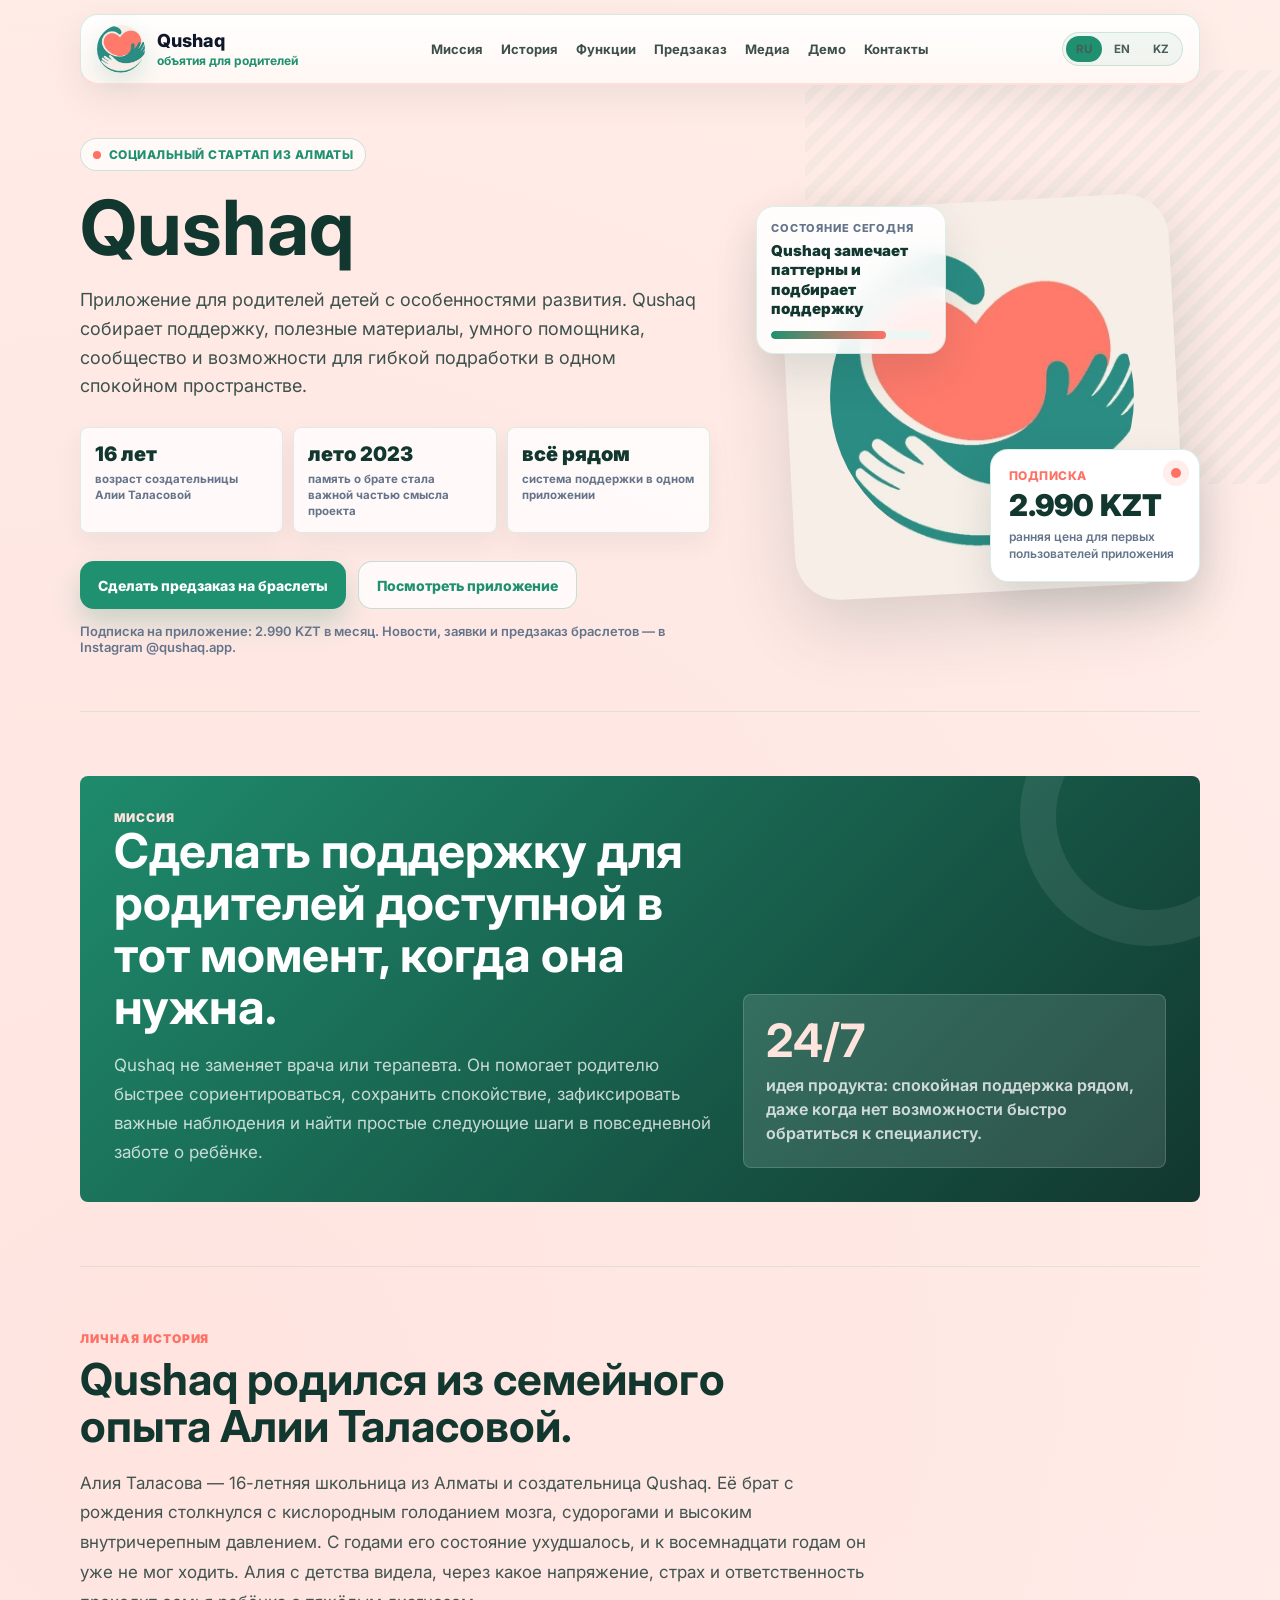
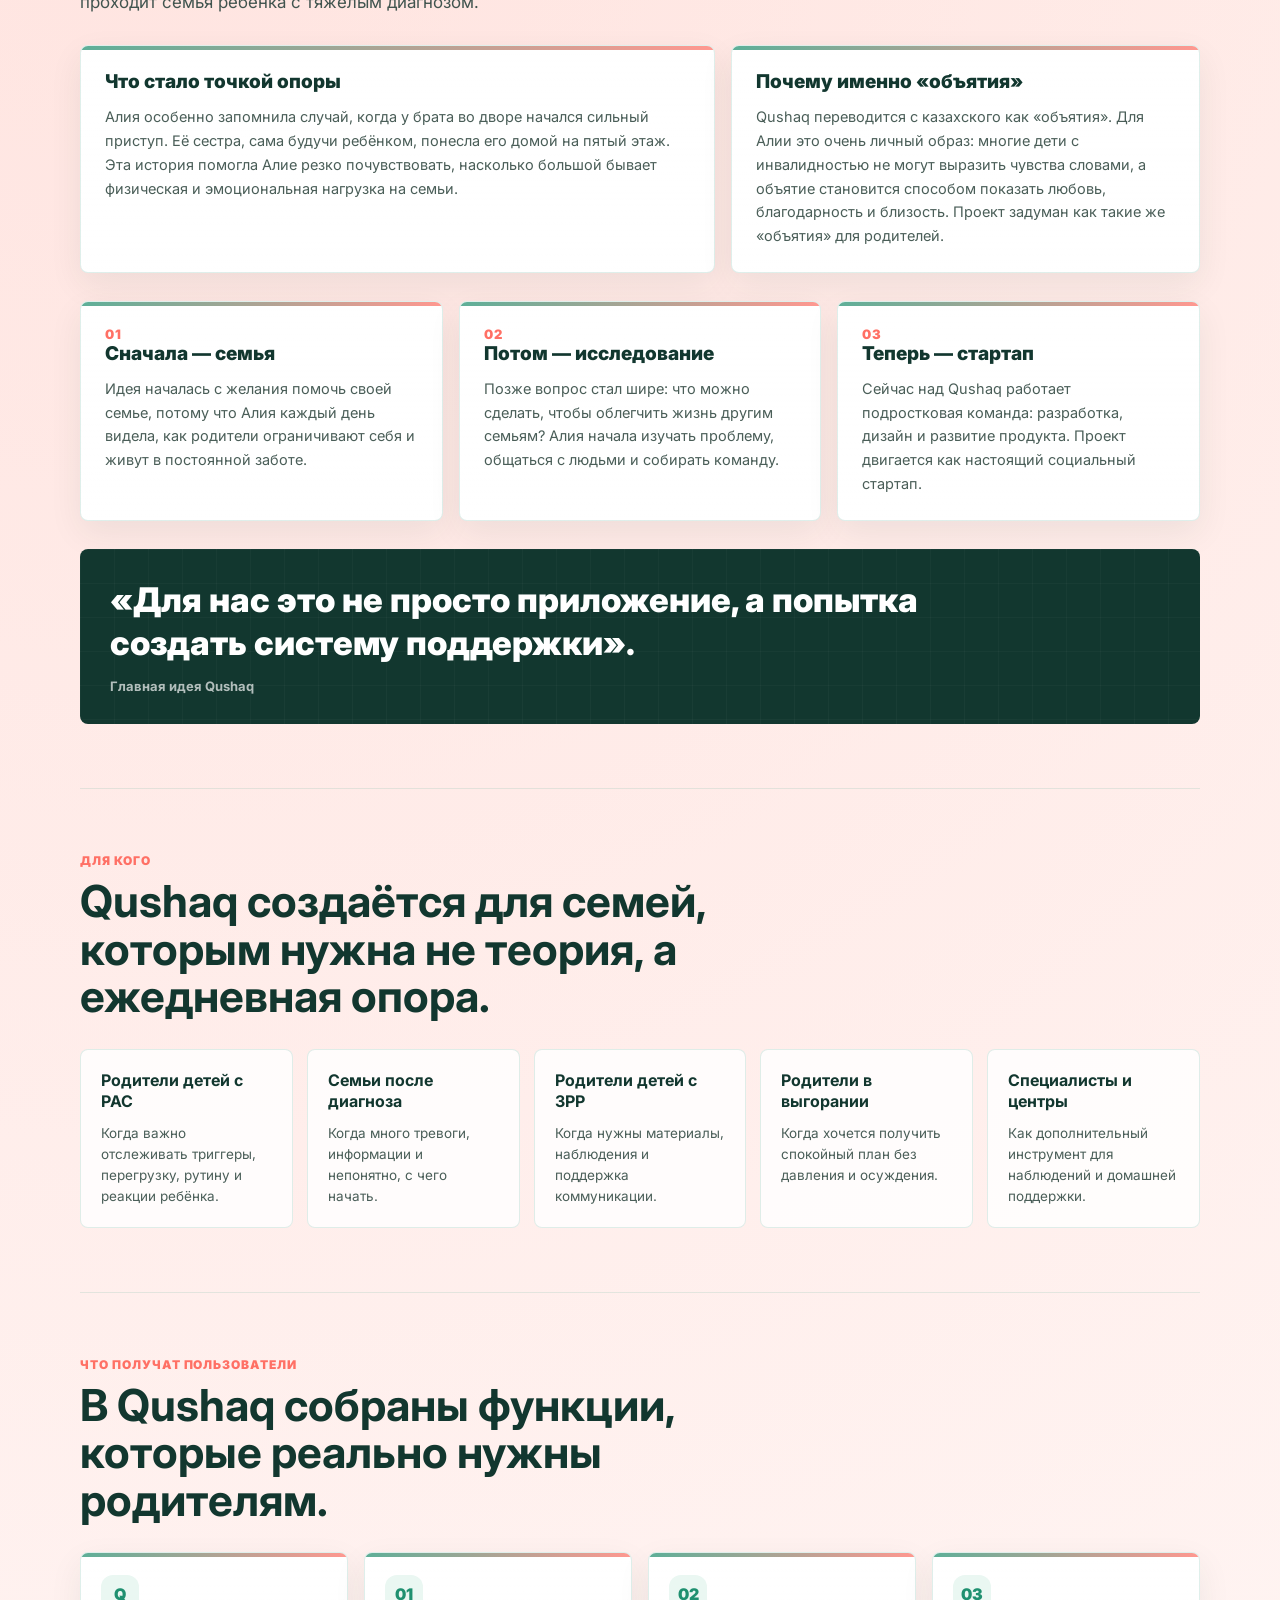
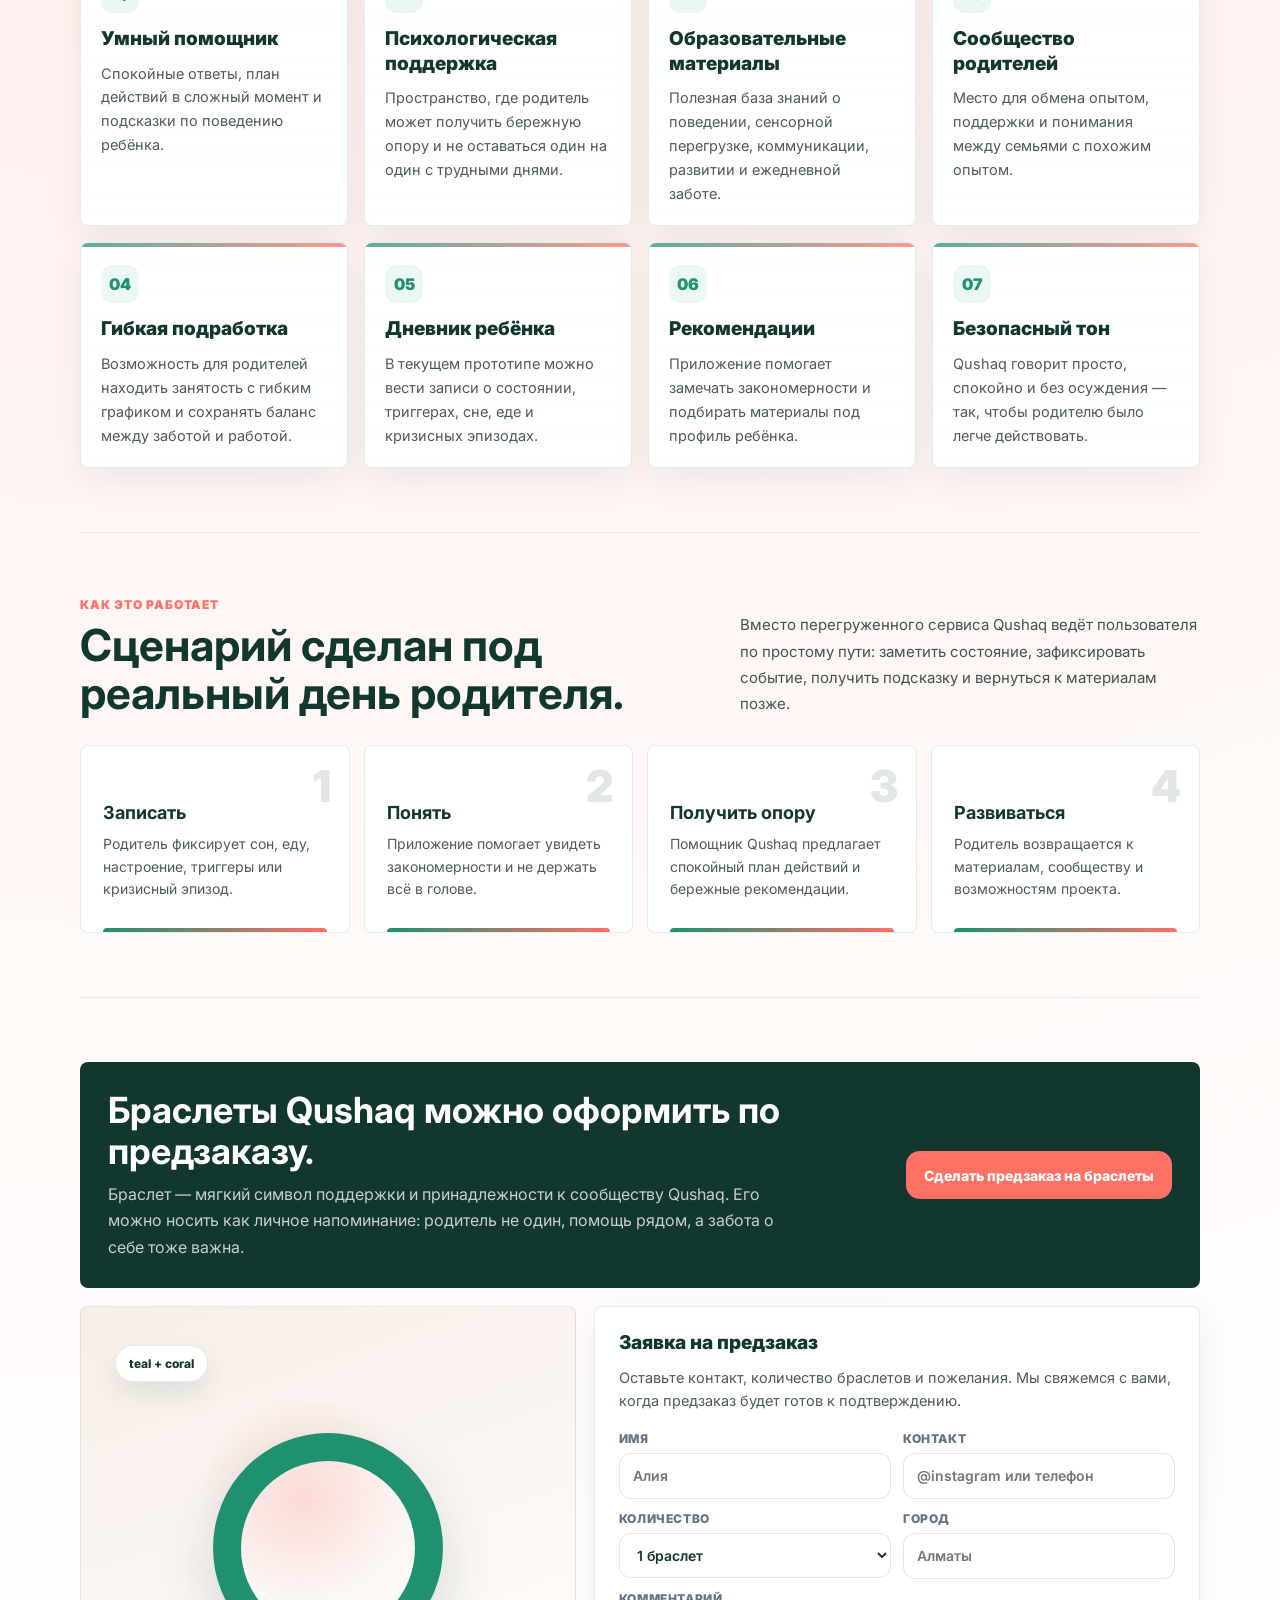
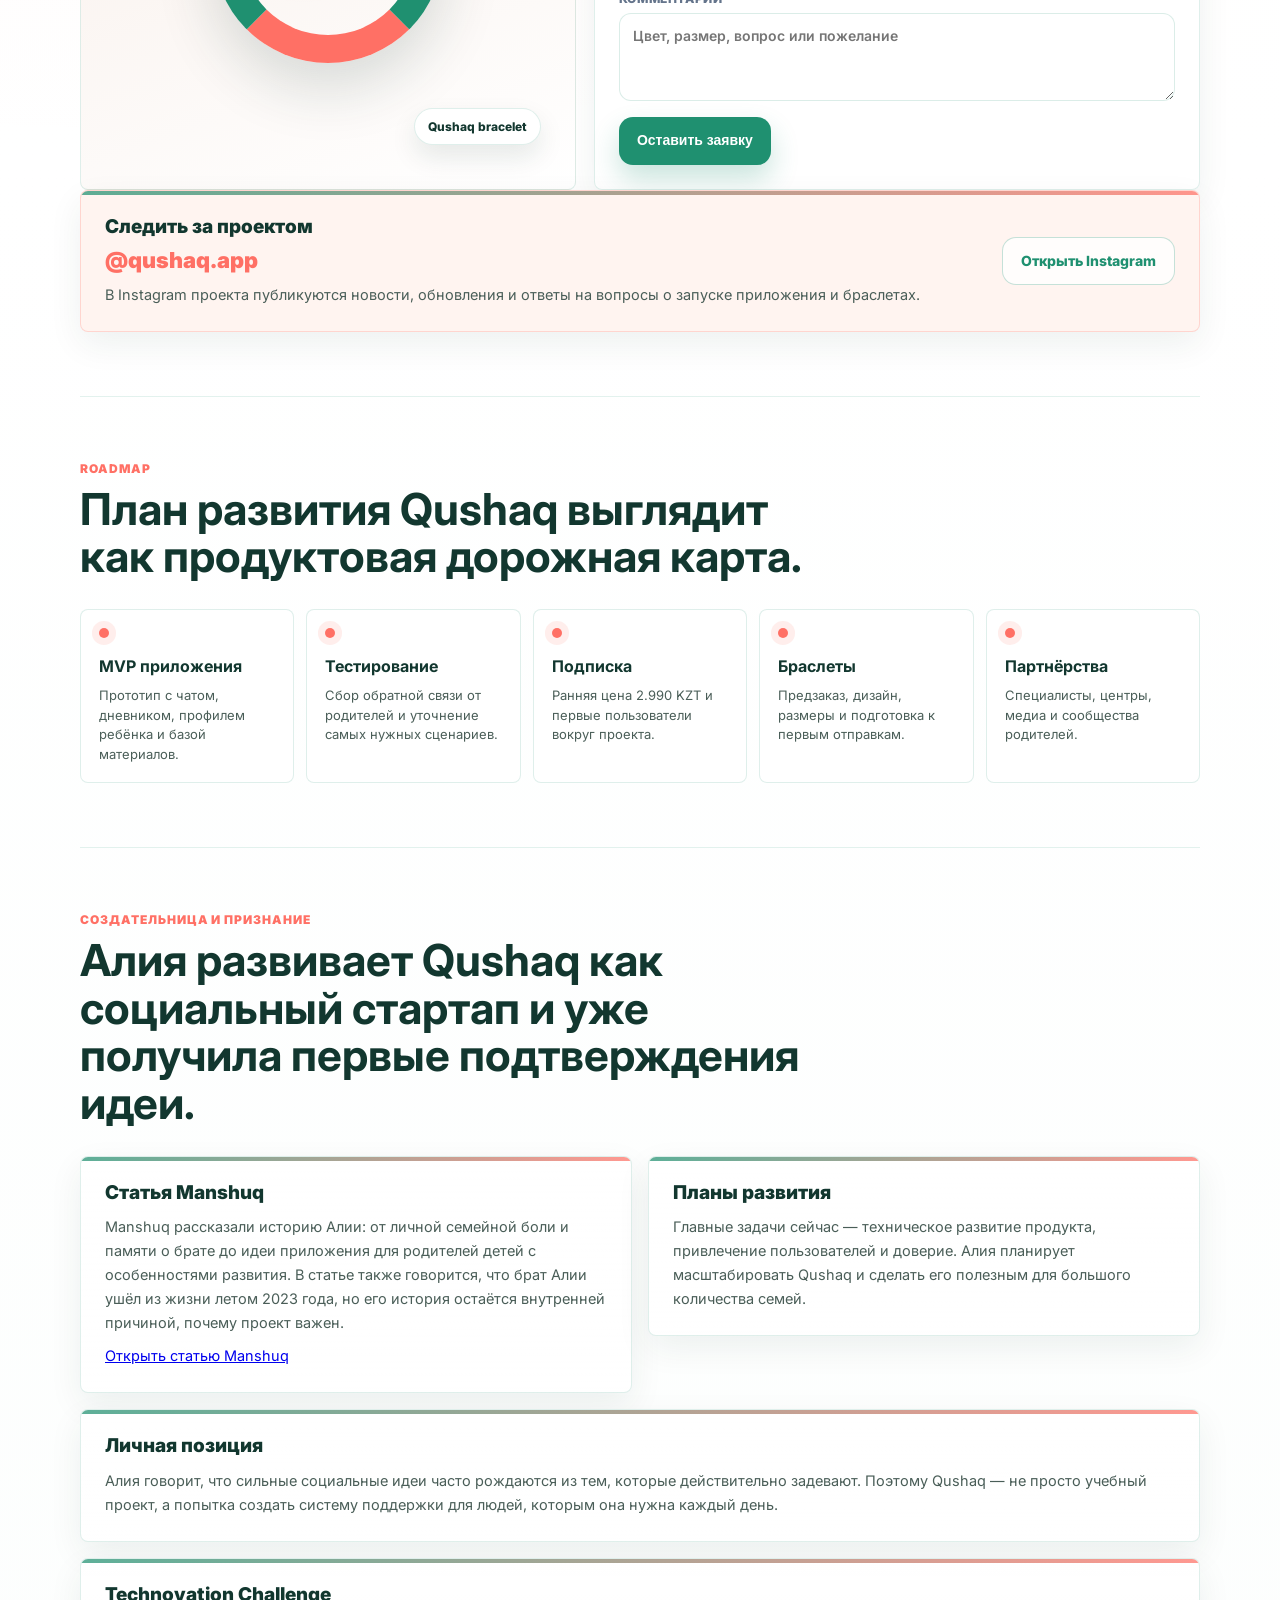
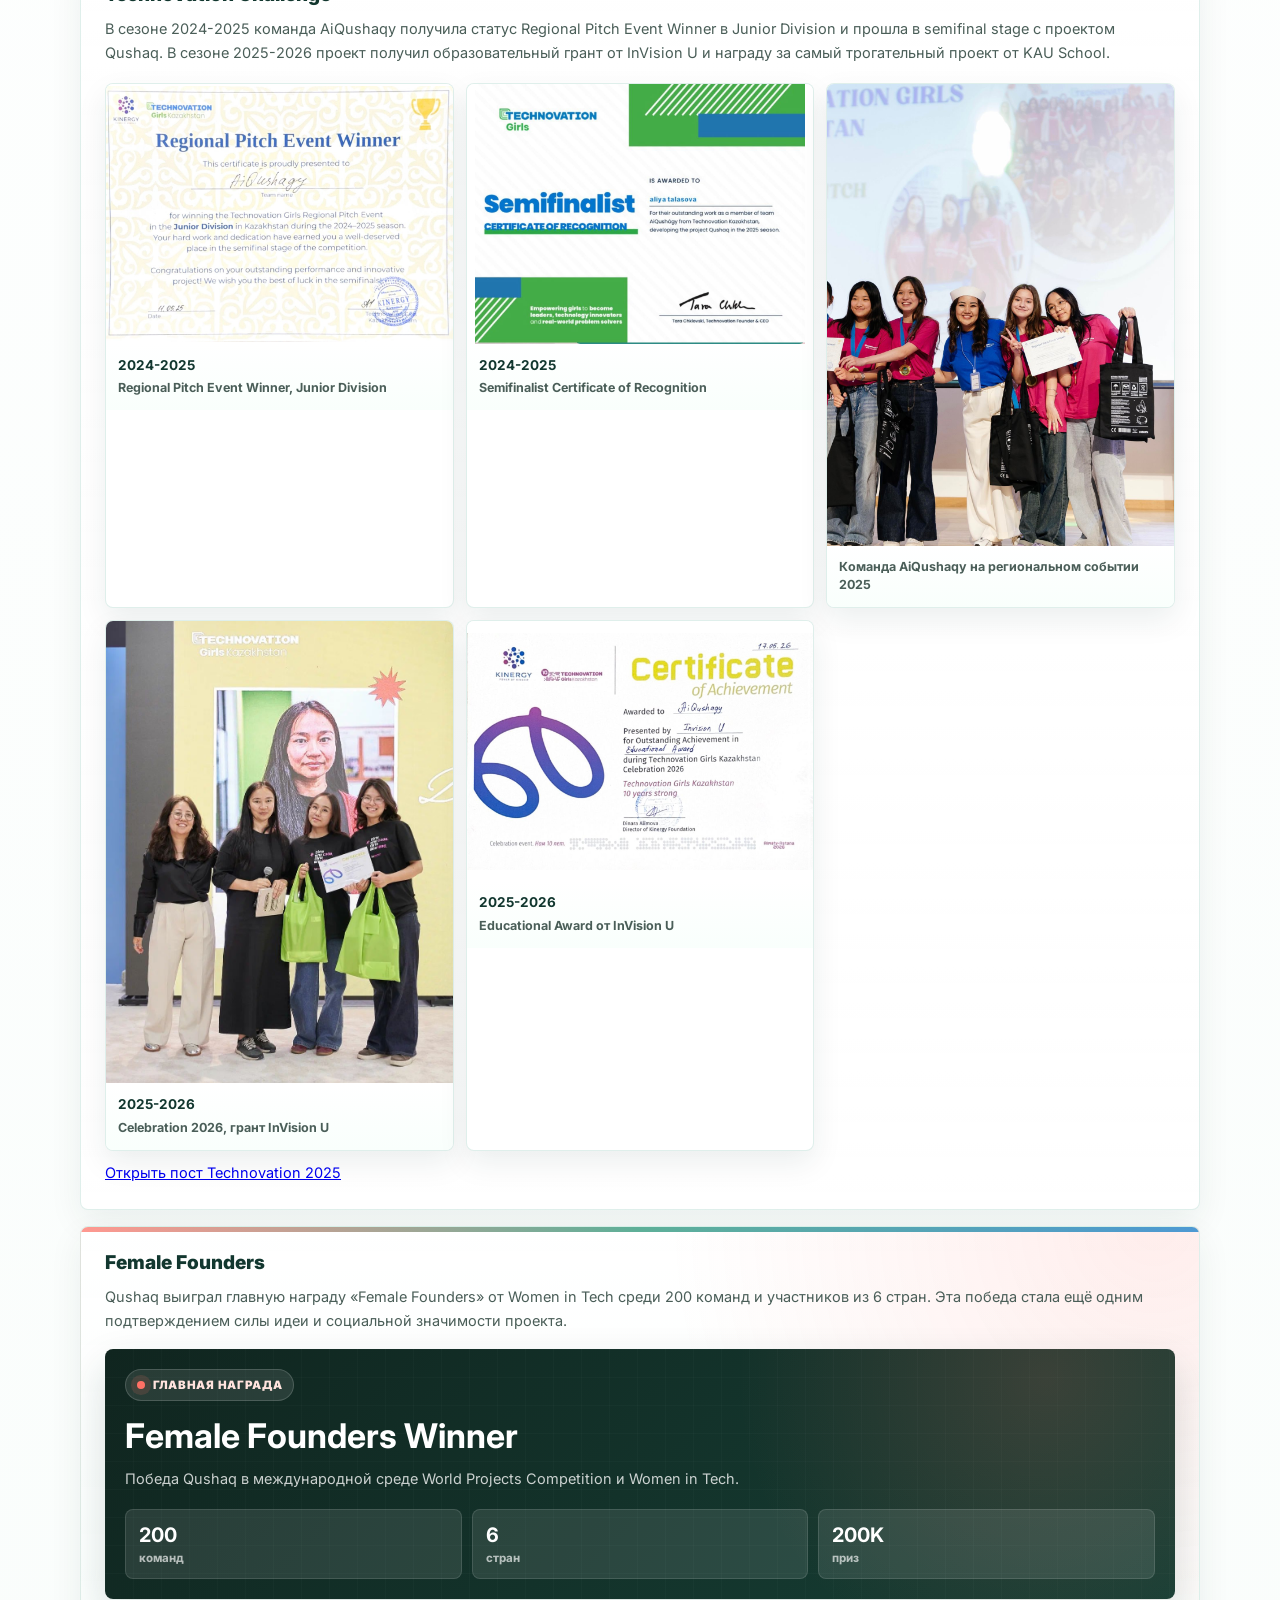
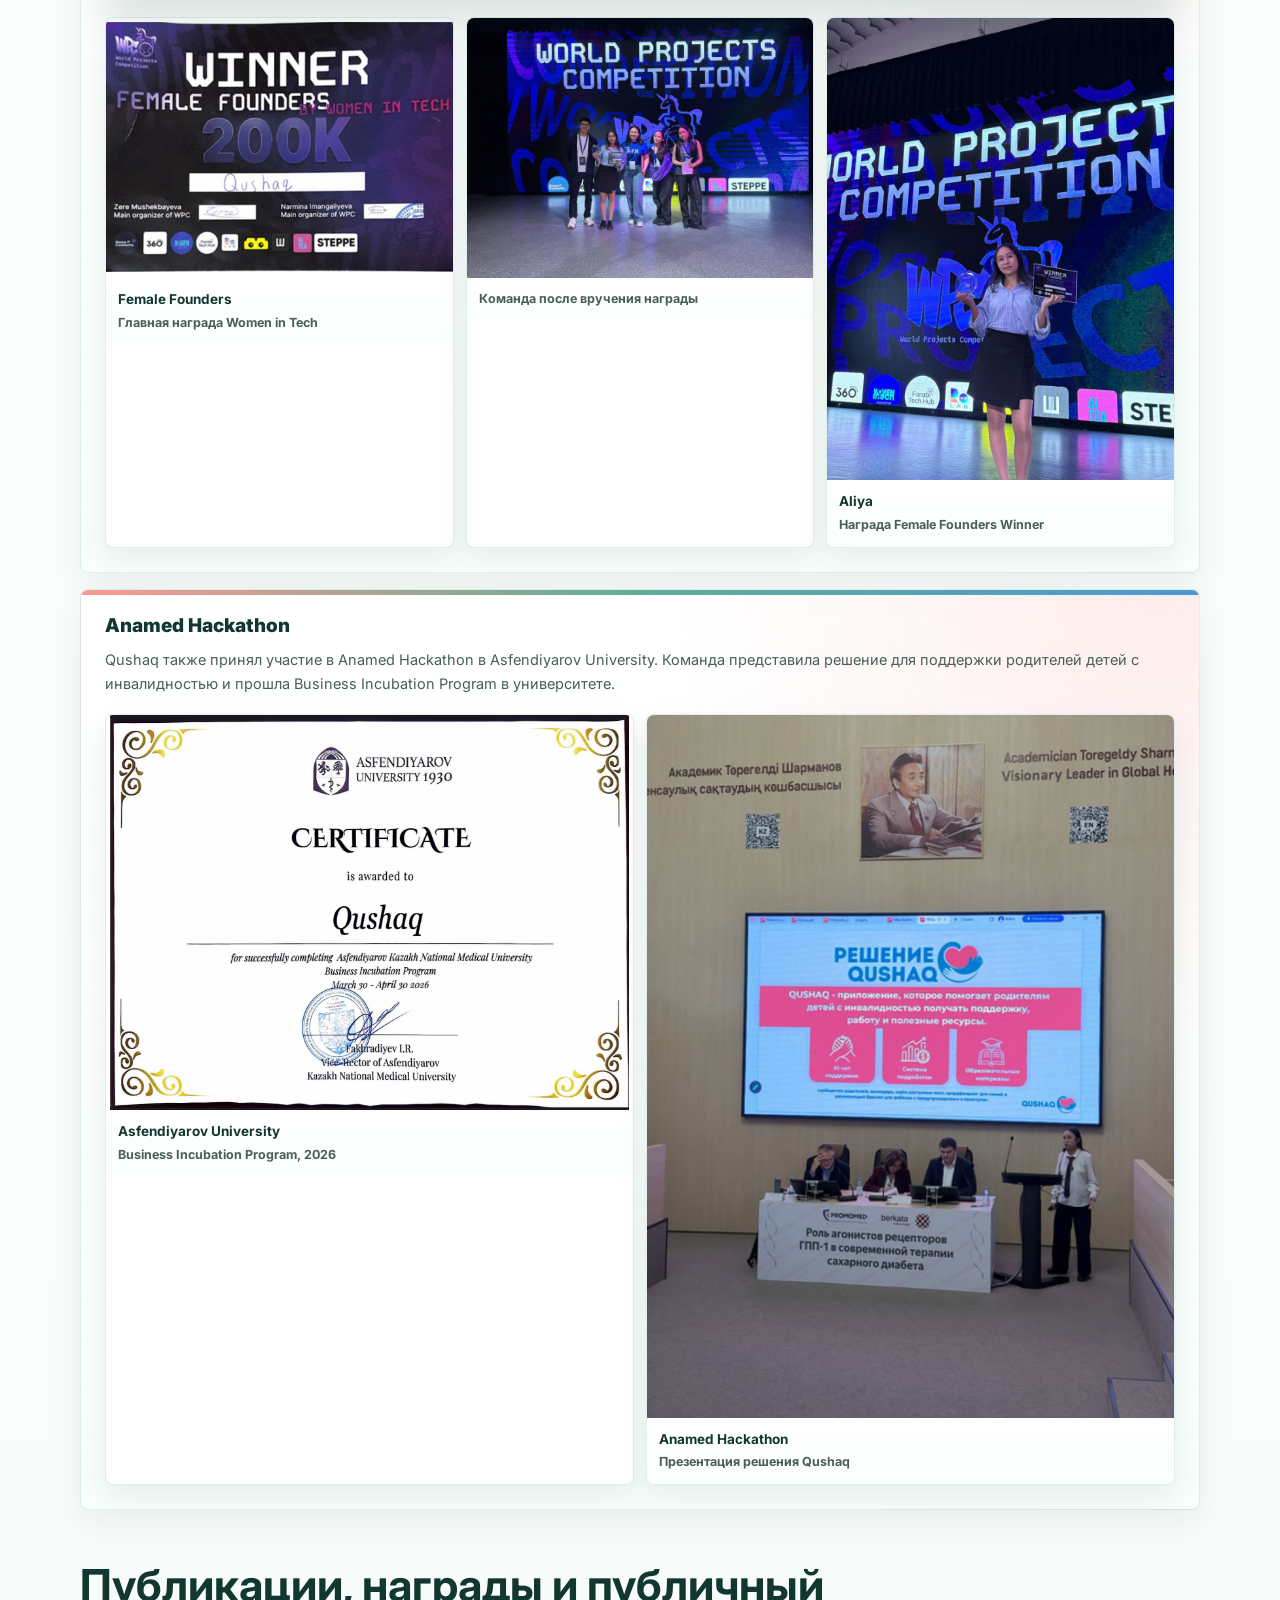
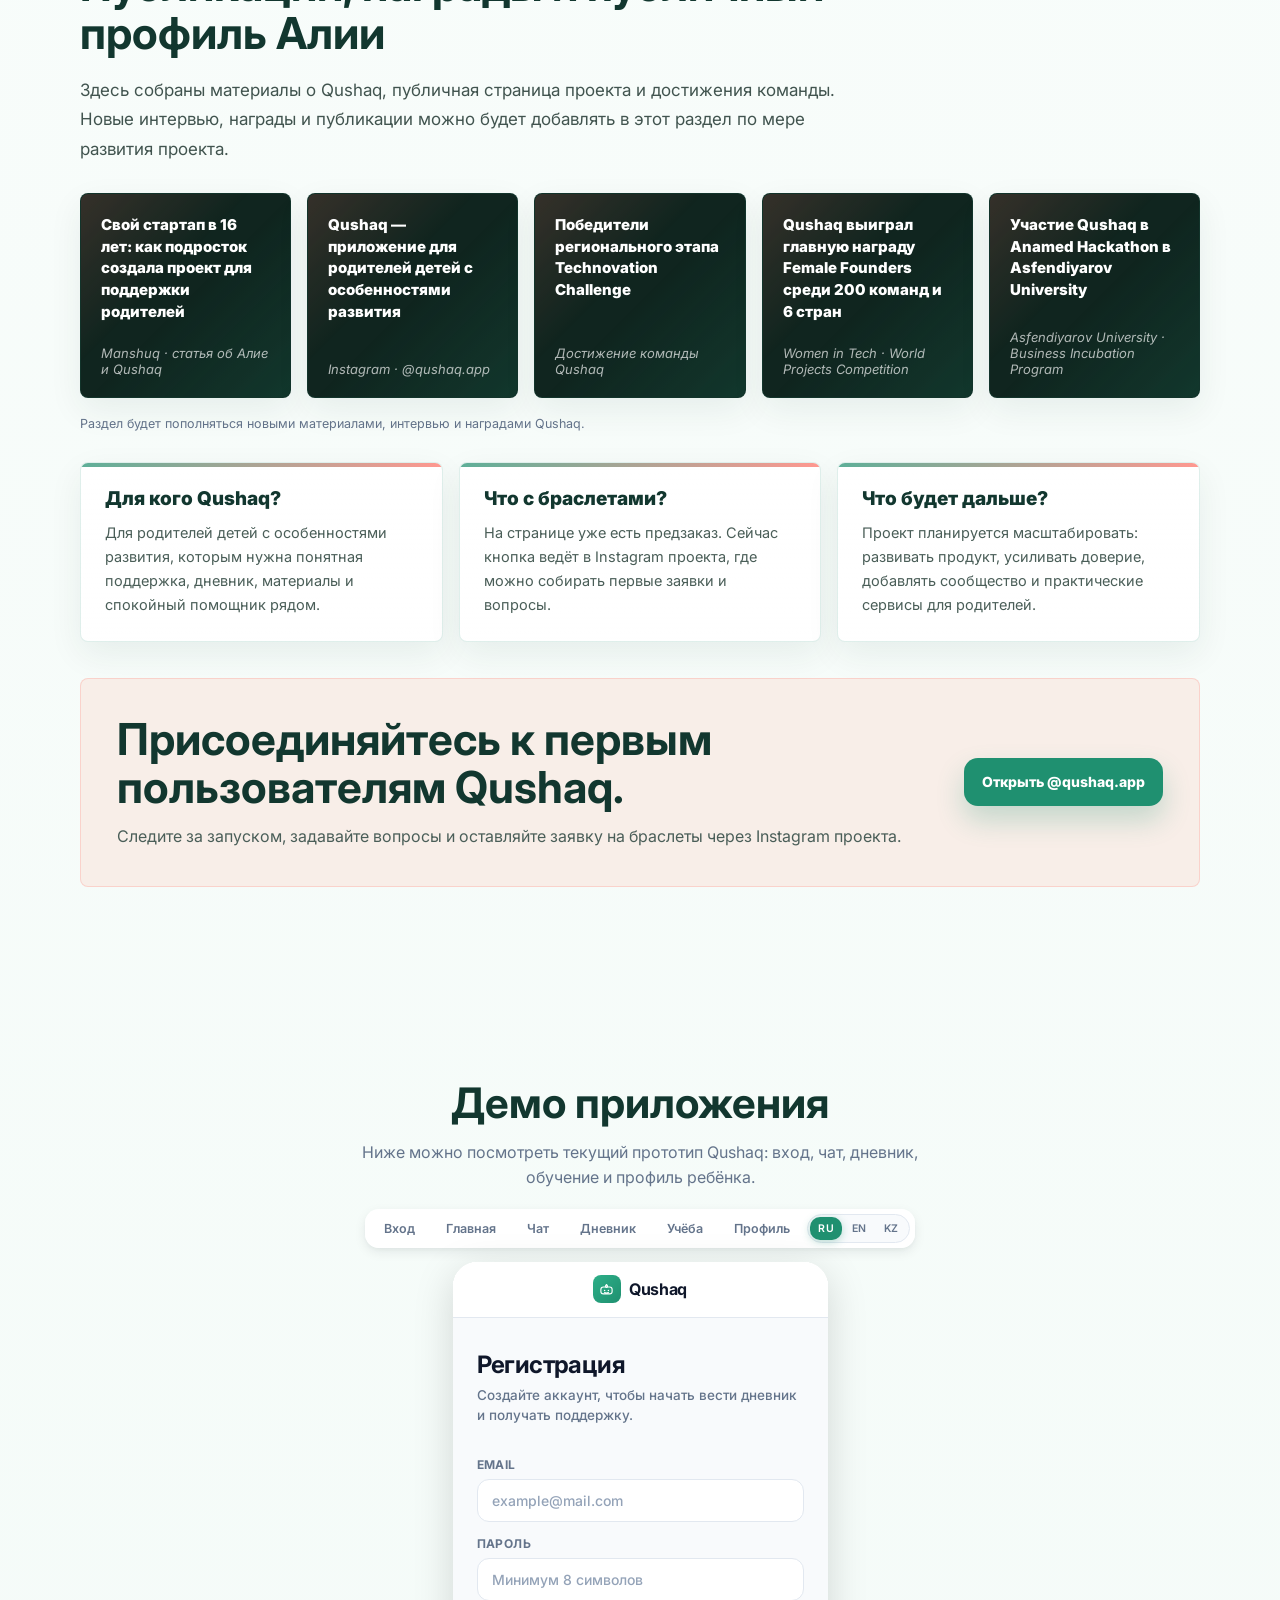
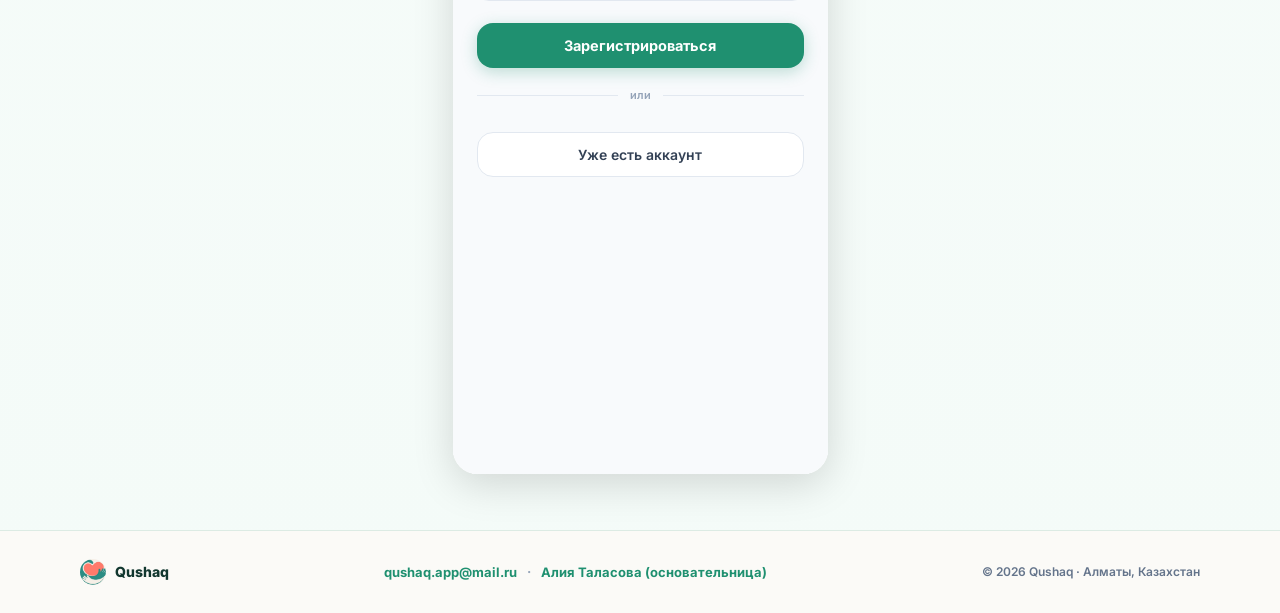
==== index.html @ 7b391eaa "Add files via upload" ====
<!DOCTYPE html>
<html lang="ru">
<head>
<meta charset="UTF-8">
<meta name="viewport" content="width=device-width, initial-scale=1.0">
<title>Qushaq — поддержка для родителей</title>
<link rel="preconnect" href="https://fonts.googleapis.com">
<link href="https://fonts.googleapis.com/css2?family=Inter:wght@400;500;600;700&display=swap" rel="stylesheet">
<link rel="stylesheet" href="css/style.css">
</head>
<body>

<main class="site-landing">
  <div class="landing-shell">
    <nav class="landing-nav" aria-label="Qushaq">
      <a class="brand-mark" href="#top" aria-label="Qushaq">
        <img src="assets/qushaq-logo.jpeg" alt="Qushaq logo">
        <span class="brand-text">
          <span class="brand-name">Qushaq</span>
          <span class="brand-sub" data-i18n="brand.sub">объятия для родителей</span>
        </span>
      </a>
      <div class="landing-links">
        <a href="#mission" data-i18n="nav.mission">Миссия</a>
        <a href="#story" data-i18n="nav.story">История</a>
        <a href="#features" data-i18n="nav.features">Функции</a>
        <a href="#preorder" data-i18n="nav.preorder">Предзаказ</a>
        <a href="#press" data-i18n="nav.press">Медиа</a>
        <a href="#demo" data-i18n="nav.demo">Демо</a>
        <a href="#contacts" data-i18n="nav.contacts">Контакты</a>
      </div>
      <div class="lang-switch" aria-label="Language">
        <button class="lang-btn" data-lang="ru">RU</button>
        <button class="lang-btn" data-lang="en">EN</button>
        <button class="lang-btn" data-lang="kk">KZ</button>
      </div>
      <button class="mobile-menu-btn" onclick="openMobileMenu()" aria-label="Menu">
        <svg viewBox="0 0 24 24" fill="none" stroke-width="2.2" stroke-linecap="round" stroke-linejoin="round"><line x1="3" y1="6" x2="21" y2="6"/><line x1="3" y1="12" x2="21" y2="12"/><line x1="3" y1="18" x2="21" y2="18"/></svg>
      </button>
    </nav>

    <div class="mobile-menu-overlay" id="mobile-menu-overlay">
      <div class="mobile-menu-header">
        <div class="mobile-menu-brand">
          <img src="assets/qushaq-logo.jpeg" alt="Qushaq">
          <span>Qushaq</span>
        </div>
        <button class="mobile-menu-close" onclick="closeMobileMenu()" aria-label="Close menu">
          <svg viewBox="0 0 24 24" fill="none" stroke-width="2.3" stroke-linecap="round" stroke-linejoin="round"><line x1="18" y1="6" x2="6" y2="18"/><line x1="6" y1="6" x2="18" y2="18"/></svg>
        </button>
      </div>
      <div class="mobile-menu-list">
        <a class="mobile-menu-item" href="#mission" onclick="closeMobileMenu()" data-i18n="nav.mission">Миссия</a>
        <a class="mobile-menu-item" href="#story" onclick="closeMobileMenu()" data-i18n="nav.story">История</a>
        <a class="mobile-menu-item" href="#features" onclick="closeMobileMenu()" data-i18n="nav.features">Функции</a>
        <a class="mobile-menu-item" href="#preorder" onclick="closeMobileMenu()" data-i18n="nav.preorder">Предзаказ</a>
        <a class="mobile-menu-item" href="#press" onclick="closeMobileMenu()" data-i18n="nav.press">Медиа</a>
        <a class="mobile-menu-item" href="#demo" onclick="closeMobileMenu()" data-i18n="nav.demo">Демо</a>
        <a class="mobile-menu-item" href="#contacts" onclick="closeMobileMenu()" data-i18n="nav.contacts">Контакты</a>
      </div>
      <div class="mobile-menu-foot">
        <div class="mobile-menu-foot-label" data-i18n="common.language">Язык</div>
        <div class="lang-switch mobile-menu-lang" aria-label="Language">
          <button class="lang-btn" data-lang="ru">RU</button>
          <button class="lang-btn" data-lang="en">EN</button>
          <button class="lang-btn" data-lang="kk">KZ</button>
        </div>
      </div>
    </div>

    <section class="landing-hero" id="top" data-reveal>
      <div>
        <div class="hero-kicker" data-i18n="hero.kicker">социальный стартап из Алматы</div>
        <h1>Qushaq</h1>
        <p class="hero-copy" data-i18n="hero.copy">Приложение для родителей детей с особенностями развития.</p>
        <div class="hero-proof" aria-label="Ключевые факты Qushaq">
          <div class="proof-pill">
            <div class="proof-value" data-i18n="hero.proof1_value">16 лет</div>
            <div class="proof-label" data-i18n="hero.proof1_label">возраст создательницы Алии Таласовой</div>
          </div>
          <div class="proof-pill">
            <div class="proof-value" data-i18n="hero.proof2_value">лето 2023</div>
            <div class="proof-label" data-i18n="hero.proof2_label">память о брате стала важной частью смысла проекта</div>
          </div>
          <div class="proof-pill">
            <div class="proof-value" data-i18n="hero.proof3_value">всё рядом</div>
            <div class="proof-label" data-i18n="hero.proof3_label">система поддержки в одном приложении</div>
          </div>
        </div>
        <div class="hero-actions">
          <a class="primary-cta" href="https://www.instagram.com/qushaq.app" target="_blank" rel="noopener" data-i18n="hero.cta_primary">Сделать предзаказ на браслеты</a>
          <a class="secondary-cta" href="#demo" data-i18n="hero.cta_secondary">Посмотреть приложение</a>
        </div>
        <div class="hero-note" data-i18n="hero.note">Подписка на приложение: 2.990 KZT в месяц.</div>
      </div>
      <div class="hero-visual" aria-label="Логотип Qushaq">
        <div class="hero-device-card">
          <div class="device-card-label" data-i18n="hero.device_label">состояние сегодня</div>
          <div class="device-card-title" data-i18n="hero.device_title">Qushaq замечает паттерны и подбирает поддержку</div>
          <div class="device-meter"><span></span></div>
        </div>
        <div class="logo-orbit">
          <img src="assets/qushaq-logo.jpeg" alt="Логотип Qushaq">
        </div>
        <div class="price-ticket">
          <div class="price-label" data-i18n="hero.price_label">подписка</div>
          <div class="price-value" data-i18n="hero.price_value">2.990 KZT</div>
          <div class="price-caption" data-i18n="hero.price_caption">ранняя цена для первых пользователей приложения</div>
        </div>
      </div>
    </section>

    <section class="landing-section" id="mission" data-reveal>
      <div class="mission-panel">
        <div>
          <div class="section-label" style="color:#FFE3DD" data-i18n="mission.label">миссия</div>
          <h2 class="mission-title" data-i18n="mission.title">Сделать поддержку для родителей доступной в тот момент, когда она нужна.</h2>
          <p class="mission-copy" data-i18n="mission.copy">Qushaq не заменяет врача или терапевта.</p>
        </div>
        <div class="mission-stat">
          <strong data-i18n="mission.stat_value">24/7</strong>
          <span data-i18n="mission.stat_label">идея продукта: спокойная поддержка рядом.</span>
        </div>
      </div>
    </section>

    <section class="landing-section" id="story" data-reveal>
      <div class="section-label" data-i18n="story.label">личная история</div>
      <h2 class="section-title" data-i18n="story.title">Qushaq родился из семейного опыта Алии Таласовой.</h2>
      <p class="section-copy" data-i18n="story.copy">Алия Таласова — 16-летняя школьница из Алматы.</p>
      <div class="story-grid">
        <div class="landing-card">
          <div class="card-title" data-i18n="story.card1_title">Что стало точкой опоры</div>
          <p class="card-copy" data-i18n="story.card1_copy">Алия особенно запомнила случай…</p>
        </div>
        <div class="landing-card">
          <div class="card-title" data-i18n="story.card2_title">Почему именно «объятия»</div>
          <p class="card-copy" data-i18n="story.card2_copy">Qushaq переводится с казахского как «объятия».</p>
        </div>
      </div>
      <div class="timeline-grid">
        <div class="landing-card">
          <div class="timeline-num">01</div>
          <div class="card-title" data-i18n="story.t1_title">Сначала — семья</div>
          <p class="card-copy" data-i18n="story.t1_copy">Идея началась с желания помочь своей семье.</p>
        </div>
        <div class="landing-card">
          <div class="timeline-num">02</div>
          <div class="card-title" data-i18n="story.t2_title">Потом — исследование</div>
          <p class="card-copy" data-i18n="story.t2_copy">Позже вопрос стал шире.</p>
        </div>
        <div class="landing-card">
          <div class="timeline-num">03</div>
          <div class="card-title" data-i18n="story.t3_title">Теперь — стартап</div>
          <p class="card-copy" data-i18n="story.t3_copy">Сейчас над Qushaq работает подростковая команда.</p>
        </div>
      </div>
      <div class="quote-band">
        <p data-i18n="story.quote">«Для нас это не просто приложение…»</p>
        <span data-i18n="story.quote_source">Главная идея Qushaq</span>
      </div>
    </section>

    <section class="landing-section" data-reveal>
      <div class="section-label" data-i18n="audience.label">для кого</div>
      <h2 class="section-title" data-i18n="audience.title">Qushaq создаётся для семей, которым нужна не теория, а ежедневная опора.</h2>
      <div class="audience-grid">
        <div class="audience-card"><strong data-i18n="audience.c1_t">Родители детей с РАС</strong><span data-i18n="audience.c1_d">…</span></div>
        <div class="audience-card"><strong data-i18n="audience.c2_t">Семьи после диагноза</strong><span data-i18n="audience.c2_d">…</span></div>
        <div class="audience-card"><strong data-i18n="audience.c3_t">Родители детей с ЗРР</strong><span data-i18n="audience.c3_d">…</span></div>
        <div class="audience-card"><strong data-i18n="audience.c4_t">Родители в выгорании</strong><span data-i18n="audience.c4_d">…</span></div>
        <div class="audience-card"><strong data-i18n="audience.c5_t">Специалисты и центры</strong><span data-i18n="audience.c5_d">…</span></div>
      </div>
    </section>

    <section class="landing-section" id="features" data-reveal>
      <div class="section-label" data-i18n="features.label">что получат пользователи</div>
      <h2 class="section-title" data-i18n="features.title">В Qushaq собраны функции, которые реально нужны родителям.</h2>
      <div class="feature-grid">
        <div class="feature-card"><div class="feature-icon">Q</div><div class="card-title" data-i18n="features.f0_t">Умный помощник</div><p data-i18n="features.f0_d">…</p></div>
        <div class="feature-card"><div class="feature-icon">01</div><div class="card-title" data-i18n="features.f1_t">Психологическая поддержка</div><p data-i18n="features.f1_d">…</p></div>
        <div class="feature-card"><div class="feature-icon">02</div><div class="card-title" data-i18n="features.f2_t">Образовательные материалы</div><p data-i18n="features.f2_d">…</p></div>
        <div class="feature-card"><div class="feature-icon">03</div><div class="card-title" data-i18n="features.f3_t">Сообщество родителей</div><p data-i18n="features.f3_d">…</p></div>
        <div class="feature-card"><div class="feature-icon">04</div><div class="card-title" data-i18n="features.f4_t">Гибкая подработка</div><p data-i18n="features.f4_d">…</p></div>
        <div class="feature-card"><div class="feature-icon">05</div><div class="card-title" data-i18n="features.f5_t">Дневник ребёнка</div><p data-i18n="features.f5_d">…</p></div>
        <div class="feature-card"><div class="feature-icon">06</div><div class="card-title" data-i18n="features.f6_t">Рекомендации</div><p data-i18n="features.f6_d">…</p></div>
        <div class="feature-card"><div class="feature-icon">07</div><div class="card-title" data-i18n="features.f7_t">Безопасный тон</div><p data-i18n="features.f7_d">…</p></div>
      </div>
    </section>

    <section class="landing-section" data-reveal>
      <div class="section-head-row">
        <div>
          <div class="section-label" data-i18n="process.label">как это работает</div>
          <h2 class="section-title" data-i18n="process.title">Сценарий сделан под реальный день родителя.</h2>
        </div>
        <p class="section-copy" data-i18n="process.copy">Вместо перегруженного сервиса Qushaq ведёт пользователя по простому пути.</p>
      </div>
      <div class="process-list">
        <div class="process-step"><div class="step-mark">1</div><strong data-i18n="process.s1_t">Записать</strong><p data-i18n="process.s1_d">…</p></div>
        <div class="process-step"><div class="step-mark">2</div><strong data-i18n="process.s2_t">Понять</strong><p data-i18n="process.s2_d">…</p></div>
        <div class="process-step"><div class="step-mark">3</div><strong data-i18n="process.s3_t">Получить опору</strong><p data-i18n="process.s3_d">…</p></div>
        <div class="process-step"><div class="step-mark">4</div><strong data-i18n="process.s4_t">Развиваться</strong><p data-i18n="process.s4_d">…</p></div>
      </div>
    </section>

    <section class="landing-section" id="preorder" data-reveal>
      <div class="bracelet-band">
        <div>
          <h2 data-i18n="preorder.band_title">Браслеты Qushaq можно оформить по предзаказу.</h2>
          <p data-i18n="preorder.band_copy">Браслет — мягкий символ поддержки.</p>
        </div>
        <a class="primary-cta" href="https://www.instagram.com/qushaq.app" target="_blank" rel="noopener" data-i18n="preorder.cta">Сделать предзаказ на браслеты</a>
      </div>
      <div class="bracelet-showcase">
        <div class="bracelet-preview" aria-label="Визуальный макет браслета Qushaq">
          <div class="bracelet-chip one" data-i18n="preorder.chip1">teal + coral</div>
          <div class="bracelet-ring"></div>
          <div class="bracelet-chip two" data-i18n="preorder.chip2">Qushaq bracelet</div>
        </div>
        <form class="preorder-form" id="preorder-form">
          <div class="card-title" data-i18n="preorder.form_title">Заявка на предзаказ</div>
          <p class="card-copy" data-i18n="preorder.form_copy">Оставьте контакт, количество браслетов и пожелания.</p>
          <div class="form-grid">
            <div class="form-field">
              <label for="order-name" data-i18n="preorder.name">Имя</label>
              <input id="order-name" name="name" type="text" data-i18n-ph="preorder.name_ph" placeholder="Алия" required>
            </div>
            <div class="form-field">
              <label for="order-contact" data-i18n="preorder.contact">Контакт</label>
              <input id="order-contact" name="contact" type="text" data-i18n-ph="preorder.contact_ph" placeholder="@instagram или телефон" required>
            </div>
            <div class="form-field">
              <label for="order-count" data-i18n="preorder.count">Количество</label>
              <select id="order-count" name="count">
                <option data-i18n="preorder.count_1">1 браслет</option>
                <option data-i18n="preorder.count_2">2 браслета</option>
                <option data-i18n="preorder.count_3">3 браслета</option>
                <option data-i18n="preorder.count_4">4+ браслета</option>
              </select>
            </div>
            <div class="form-field">
              <label for="order-city" data-i18n="preorder.city">Город</label>
              <input id="order-city" name="city" type="text" data-i18n-ph="preorder.city_ph" placeholder="Алматы">
            </div>
            <div class="form-field full">
              <label for="order-note" data-i18n="preorder.note">Комментарий</label>
              <textarea id="order-note" name="note" data-i18n-ph="preorder.note_ph" placeholder="Цвет, размер, вопрос или пожелание"></textarea>
            </div>
          </div>
          <button class="primary-cta" type="submit" style="border:0;margin-top:16px;cursor:pointer" data-i18n="preorder.submit">Оставить заявку</button>
          <div class="form-status" id="preorder-status" data-i18n="preorder.status">Спасибо. Заявка принята.</div>
        </form>
      </div>
      <div class="landing-card insta-card">
        <div>
          <div class="card-title" data-i18n="preorder.insta_title">Следить за проектом</div>
          <div class="insta-handle">@qushaq.app</div>
          <p class="card-copy" data-i18n="preorder.insta_copy">В Instagram проекта публикуются новости.</p>
        </div>
        <a class="secondary-cta" href="https://www.instagram.com/qushaq.app" target="_blank" rel="noopener" data-i18n="preorder.insta_open">Открыть Instagram</a>
      </div>
    </section>

    <section class="landing-section" data-reveal>
      <div class="section-label" data-i18n="roadmap.label">roadmap</div>
      <h2 class="section-title" data-i18n="roadmap.title">План развития Qushaq выглядит как продуктовая дорожная карта.</h2>
      <div class="roadmap">
        <div class="roadmap-item"><strong data-i18n="roadmap.r1_t">MVP приложения</strong><span data-i18n="roadmap.r1_d">…</span></div>
        <div class="roadmap-item"><strong data-i18n="roadmap.r2_t">Тестирование</strong><span data-i18n="roadmap.r2_d">…</span></div>
        <div class="roadmap-item"><strong data-i18n="roadmap.r3_t">Подписка</strong><span data-i18n="roadmap.r3_d">…</span></div>
        <div class="roadmap-item"><strong data-i18n="roadmap.r4_t">Браслеты</strong><span data-i18n="roadmap.r4_d">…</span></div>
        <div class="roadmap-item"><strong data-i18n="roadmap.r5_t">Партнёрства</strong><span data-i18n="roadmap.r5_d">…</span></div>
      </div>
    </section>

    <section class="landing-section" id="press" data-reveal>
      <div class="section-label" data-i18n="press.label">создательница и признание</div>
      <h2 class="section-title" data-i18n="press.title">Алия развивает Qushaq как социальный стартап.</h2>
      <div class="press-grid">
        <div class="landing-card">
          <div class="card-title" data-i18n="press.a1_t">Статья Manshuq</div>
          <p class="card-copy" data-i18n="press.a1_c1">…</p>
          <p class="card-copy"><a href="https://manshuq.com/career-svoy-startap-v-16-let-kak-podrostok-sozdala-proekt-dlya-podderzhki-roditeley-v-pamyat-o-svoem-brate-04=2026" target="_blank" rel="noopener" data-i18n="press.a1_link">Открыть статью Manshuq</a></p>
        </div>
        <div class="landing-card">
          <div class="card-title" data-i18n="press.a2_t">Technovation Challenge</div>
          <p class="card-copy" data-i18n="press.a2_c1">…</p>
          <div class="achievement-gallery">
            <a class="achievement-photo document" href="https://www.instagram.com/p/DJrGJONoODF/?img_index=1" target="_blank" rel="noopener">
              <img src="assets/technovation-2025-winner-certificate.jpeg" alt="Certificate">
              <div class="achievement-caption"><strong>2024-2025</strong><span data-i18n="press.a2_g1">Regional Pitch Event Winner</span></div>
            </a>
            <div class="achievement-photo document">
              <img src="assets/technovation-2025-semifinalist-certificate.jpeg" alt="Certificate">
              <div class="achievement-caption"><strong>2024-2025</strong><span data-i18n="press.a2_g2">Semifinalist Certificate</span></div>
            </div>
            <div class="achievement-photo portrait">
              <img src="assets/technovation-2025-team-photo.jpeg" alt="Team">
              <div class="achievement-caption"><strong data-i18n="nav.demo" style="display:none"></strong><span data-i18n="press.a2_g3">Команда</span></div>
            </div>
            <div class="achievement-photo portrait">
              <img src="assets/technovation-2026-team-photo.jpeg" alt="Team">
              <div class="achievement-caption"><strong>2025-2026</strong><span data-i18n="press.a2_g4">Celebration 2026</span></div>
            </div>
            <div class="achievement-photo document">
              <img src="assets/technovation-2026-invision-certificate.jpeg" alt="Certificate">
              <div class="achievement-caption"><strong>2025-2026</strong><span data-i18n="press.a2_g5">Educational Award</span></div>
            </div>
          </div>
          <p class="card-copy"><a href="https://www.instagram.com/p/DJrGJONoODF/?img_index=1" target="_blank" rel="noopener" data-i18n="press.a2_link">Открыть пост Technovation 2025</a></p>
        </div>
        <div class="landing-card featured-award">
          <div class="card-title" data-i18n="press.a3_t">Female Founders</div>
          <p class="card-copy" data-i18n="press.a3_c1">…</p>
          <div class="award-spotlight">
            <div class="award-badge" data-i18n="press.a3_badge">главная награда</div>
            <h3 data-i18n="press.a3_h">Female Founders Winner</h3>
            <p data-i18n="press.a3_p">…</p>
            <div class="award-metrics">
              <div class="award-metric"><strong data-i18n="press.a3_m1_v">200</strong><span data-i18n="press.a3_m1_l">команд</span></div>
              <div class="award-metric"><strong data-i18n="press.a3_m2_v">6</strong><span data-i18n="press.a3_m2_l">стран</span></div>
              <div class="award-metric"><strong data-i18n="press.a3_m3_v">200K</strong><span data-i18n="press.a3_m3_l">приз</span></div>
            </div>
          </div>
          <div class="achievement-gallery">
            <div class="achievement-photo document">
              <img src="assets/female-founders-certificate.jpeg" alt="Certificate">
              <div class="achievement-caption"><strong data-i18n="press.a3_t"></strong><span data-i18n="press.a3_g1">Главная награда Women in Tech</span></div>
            </div>
            <div class="achievement-photo">
              <img src="assets/female-founders-team.jpeg" alt="Team">
              <div class="achievement-caption"><strong data-i18n="nav.demo" style="display:none"></strong><span data-i18n="press.a3_g2">Команда после вручения награды</span></div>
            </div>
            <div class="achievement-photo portrait">
              <img src="assets/female-founders-aliya.jpeg" alt="Aliya">
              <div class="achievement-caption"><strong>Aliya</strong><span data-i18n="press.a3_g3">Награда Female Founders Winner</span></div>
            </div>
          </div>
        </div>
        <div class="landing-card featured-award">
          <div class="card-title" data-i18n="press.a4_t">Anamed Hackathon</div>
          <p class="card-copy" data-i18n="press.a4_c1">…</p>
          <div class="achievement-gallery">
            <div class="achievement-photo document">
              <img src="assets/asfendiyarov-certificate.jpeg" alt="Certificate">
              <div class="achievement-caption"><strong>Asfendiyarov University</strong><span data-i18n="press.a4_g1">Business Incubation Program, 2026</span></div>
            </div>
            <div class="achievement-photo portrait">
              <img src="assets/asfendiyarov-pitch.jpeg" alt="Pitch">
              <div class="achievement-caption"><strong data-i18n="press.a4_t" style="display:block"></strong><span data-i18n="press.a4_g2">Презентация решения Qushaq</span></div>
            </div>
          </div>
        </div>
        <div class="landing-card">
          <div class="card-title" data-i18n="press.a5_t">Планы развития</div>
          <p class="card-copy" data-i18n="press.a5_c1">…</p>
        </div>
        <div class="landing-card">
          <div class="card-title" data-i18n="press.a6_t">Личная позиция</div>
          <p class="card-copy" data-i18n="press.a6_c1">…</p>
        </div>
      </div>

      <h2 class="section-title" style="margin-top:52px" data-i18n="press.media_title">Публикации, награды и публичный профиль Алии</h2>
      <p class="section-copy" data-i18n="press.media_copy">Здесь собраны материалы о Qushaq.</p>
      <div class="media-grid">
        <a class="media-card" href="https://manshuq.com/career-svoy-startap-v-16-let-kak-podrostok-sozdala-proekt-dlya-podderzhki-roditeley-v-pamyat-o-svoem-brate-04=2026" target="_blank" rel="noopener">
          <div class="media-card-title" data-i18n="press.m1_t">Свой стартап в 16 лет</div>
          <div class="media-source" data-i18n="press.m1_s">Manshuq</div>
        </a>
        <a class="media-card" href="https://www.instagram.com/qushaq.app" target="_blank" rel="noopener">
          <div class="media-card-title" data-i18n="press.m2_t">Qushaq — приложение для родителей</div>
          <div class="media-source" data-i18n="press.m2_s">Instagram</div>
        </a>
        <div class="media-card">
          <div class="media-card-title" data-i18n="press.m3_t">Победители регионального этапа</div>
          <div class="media-source" data-i18n="press.m3_s">Достижение команды Qushaq</div>
        </div>
        <div class="media-card">
          <div class="media-card-title" data-i18n="press.m4_t">Qushaq выиграл главную награду Female Founders</div>
          <div class="media-source" data-i18n="press.m4_s">Women in Tech</div>
        </div>
        <div class="media-card">
          <div class="media-card-title" data-i18n="press.m5_t">Участие Qushaq в Anamed Hackathon</div>
          <div class="media-source" data-i18n="press.m5_s">Asfendiyarov University</div>
        </div>
      </div>
      <p class="source-note" data-i18n="press.source_note">Раздел будет пополняться.</p>
      <div class="faq-grid">
        <div class="landing-card"><div class="card-title" data-i18n="faq.q1_t">Для кого Qushaq?</div><p class="card-copy" data-i18n="faq.q1_a">…</p></div>
        <div class="landing-card"><div class="card-title" data-i18n="faq.q2_t">Что с браслетами?</div><p class="card-copy" data-i18n="faq.q2_a">…</p></div>
        <div class="landing-card"><div class="card-title" data-i18n="faq.q3_t">Что будет дальше?</div><p class="card-copy" data-i18n="faq.q3_a">…</p></div>
      </div>
      <div class="final-cta">
        <div>
          <h2 data-i18n="finalcta.title">Присоединяйтесь к первым пользователям Qushaq.</h2>
          <p data-i18n="finalcta.copy">Следите за запуском.</p>
        </div>
        <a class="primary-cta" href="https://www.instagram.com/qushaq.app" target="_blank" rel="noopener" data-i18n="finalcta.cta">Открыть @qushaq.app</a>
      </div>
    </section>
  </div>
</main>

<section class="demo-heading" id="demo">
  <h2 data-i18n="demo.title">Демо приложения</h2>
  <p data-i18n="demo.copy">Ниже можно посмотреть текущий прототип Qushaq.</p>
</section>

<div class="outer">

<div class="demo-nav">
  <button data-screen="auth-login" onclick="showAuth('login')" data-i18n="demo.nav_login">Вход</button>
  <button class="on" data-screen="home" onclick="goMain('home')" data-i18n="demo.nav_home">Главная</button>
  <button data-screen="chat" onclick="go('chat')" data-i18n="demo.nav_chat">Чат</button>
  <button data-screen="insights" onclick="go('insights')" data-i18n="demo.nav_insights">Дневник</button>
  <button data-screen="learn" onclick="go('learn')" data-i18n="demo.nav_learn">Учёба</button>
  <button data-screen="profile" onclick="go('profile')" data-i18n="demo.nav_profile">Профиль</button>
  <div class="lang-switch compact" aria-label="Language">
    <button class="lang-btn" data-lang="ru">RU</button>
    <button class="lang-btn" data-lang="en">EN</button>
    <button class="lang-btn" data-lang="kk">KZ</button>
  </div>
</div>

<div class="phone">
  <div class="notch"></div>

  <div class="auth-screen active" id="auth-login">
    <div class="auth-topbar">
      <div class="auth-logo">
        <div class="auth-logo-icon">
          <svg viewBox="0 0 24 24" fill="none" stroke="white" stroke-width="1.8" stroke-linecap="round">
            <rect x="3" y="8" width="18" height="11" rx="4"/><circle cx="9" cy="13.5" r="1.2" fill="white" stroke="none"/><circle cx="15" cy="13.5" r="1.2" fill="white" stroke="none"/><path d="M9 17 Q12 18.5 15 17"/><rect x="10.5" y="5" width="3" height="3.5" rx="1.2"/><circle cx="12" cy="4.2" r=".9" fill="white" stroke="none"/>
          </svg>
        </div>
        <span class="auth-logo-name">Qushaq</span>
      </div>
    </div>
    <div class="auth-body">
      <div class="auth-title" data-i18n="auth.login_title">Вход</div>
      <div class="auth-subtitle" data-i18n="auth.login_sub">Рады вас видеть снова.</div>
      <div class="auth-field">
        <label class="auth-label" data-i18n="auth.email">Email</label>
        <input class="auth-input" id="login-email" type="email" data-i18n-ph="auth.email_ph" placeholder="example@mail.com" autocomplete="email">
      </div>
      <div class="auth-field">
        <label class="auth-label" data-i18n="auth.password">Пароль</label>
        <input class="auth-input" id="login-password" type="password" data-i18n-ph="auth.password_ph" placeholder="••••••••" autocomplete="current-password">
      </div>
      <button class="auth-btn-primary" onclick="doLogin()" data-i18n="auth.login_btn">Войти</button>
      <div class="auth-divider"><div class="auth-divider-line"></div><div class="auth-divider-label" data-i18n="auth.or">или</div><div class="auth-divider-line"></div></div>
      <button class="auth-btn-secondary" onclick="showAuth('register')" data-i18n="auth.create_account">Создать аккаунт</button>
    </div>
  </div>

  <div class="auth-screen" id="auth-register">
    <div class="auth-topbar">
      <div class="auth-logo">
        <div class="auth-logo-icon">
          <svg viewBox="0 0 24 24" fill="none" stroke="white" stroke-width="1.8" stroke-linecap="round">
            <rect x="3" y="8" width="18" height="11" rx="4"/><circle cx="9" cy="13.5" r="1.2" fill="white" stroke="none"/><circle cx="15" cy="13.5" r="1.2" fill="white" stroke="none"/><path d="M9 17 Q12 18.5 15 17"/><rect x="10.5" y="5" width="3" height="3.5" rx="1.2"/><circle cx="12" cy="4.2" r=".9" fill="white" stroke="none"/>
          </svg>
        </div>
        <span class="auth-logo-name">Qushaq</span>
      </div>
    </div>
    <div class="auth-body">
      <div class="auth-title" data-i18n="auth.register_title">Регистрация</div>
      <div class="auth-subtitle" data-i18n="auth.register_sub">Создайте аккаунт.</div>
      <div class="auth-field">
        <label class="auth-label" data-i18n="auth.email">Email</label>
        <input class="auth-input" id="register-email" type="email" data-i18n-ph="auth.email_ph" placeholder="example@mail.com" autocomplete="email">
      </div>
      <div class="auth-field">
        <label class="auth-label" data-i18n="auth.password">Пароль</label>
        <input class="auth-input" id="register-password" type="password" data-i18n-ph="auth.register_password_ph" placeholder="Минимум 8 символов" autocomplete="new-password">
      </div>
      <button class="auth-btn-primary" onclick="doRegister()" data-i18n="auth.register_btn">Зарегистрироваться</button>
      <div class="auth-divider"><div class="auth-divider-line"></div><div class="auth-divider-label" data-i18n="auth.or">или</div><div class="auth-divider-line"></div></div>
      <button class="auth-btn-secondary" onclick="showAuth('login')" data-i18n="auth.have_account">Уже есть аккаунт</button>
    </div>
  </div>

  <div class="splash" id="splash">
    <div class="splash-icon">
      <svg viewBox="0 0 24 24" fill="none" stroke="white" stroke-width="1.8" stroke-linecap="round"><rect x="3" y="8" width="18" height="11" rx="4"/><circle cx="9" cy="13.5" r="1.2" fill="white" stroke="none"/><circle cx="15" cy="13.5" r="1.2" fill="white" stroke="none"/><path d="M9 17 Q12 18.5 15 17"/><rect x="10.5" y="5" width="3" height="3.5" rx="1.2"/><circle cx="12" cy="4.2" r=".9" fill="white" stroke="none"/></svg>
    </div>
    <div class="splash-name">Qushaq</div>
    <div class="splash-sub" data-i18n="brand.sub">Поддержка для родителей</div>
    <div class="splash-dot"></div>
  </div>

  <div class="onboard" id="onboard">
    <div class="onboard-header">
      <div class="onboard-icon">
        <svg viewBox="0 0 24 24" fill="none" stroke="white" stroke-width="1.8" stroke-linecap="round"><rect x="3" y="8" width="18" height="11" rx="4"/><circle cx="9" cy="13.5" r="1.2" fill="white" stroke="none"/><circle cx="15" cy="13.5" r="1.2" fill="white" stroke="none"/><path d="M9 17 Q12 18.5 15 17"/><rect x="10.5" y="5" width="3" height="3.5" rx="1.2"/><circle cx="12" cy="4.2" r=".9" fill="white" stroke="none"/></svg>
      </div>
      <div class="onboard-title" data-i18n="onboard.title">Расскажите о ребёнке</div>
      <div class="onboard-sub" data-i18n-html="onboard.sub">Чтобы советы были точными…</div>
    </div>
    <div class="onboard-body">
      <div class="ob-field">
        <div class="ob-label" data-i18n="onboard.name_label">Имя ребёнка</div>
        <input class="ob-input" id="ob-name" type="text" data-i18n-ph="onboard.name_ph" placeholder="Например: Алан">
      </div>
      <div class="ob-row">
        <div class="ob-field">
          <div class="ob-label" data-i18n="onboard.age_label">Возраст</div>
          <input class="ob-input" id="ob-age" type="number" min="1" max="18" placeholder="4">
        </div>
        <div class="ob-field">
          <div class="ob-label" data-i18n="onboard.gender_label">Пол</div>
          <div class="ob-gender-row">
            <button class="ob-gender-btn on" id="ob-boy" onclick="setGender('мальчик')" data-i18n="onboard.boy">Мальчик</button>
            <button class="ob-gender-btn" id="ob-girl" onclick="setGender('девочка')" data-i18n="onboard.girl">Девочка</button>
          </div>
        </div>
      </div>
      <div class="ob-field">
        <div class="ob-label"><span data-i18n="onboard.diag_label">Диагноз / особенности</span> <span style="font-weight:500;text-transform:none;letter-spacing:0;color:var(--ink-4)" data-i18n="onboard.diag_hint">(выберите все подходящие)</span></div>
        <div class="ob-diag-wrap">
          <div class="ob-diag-chip on" data-diag="asd" onclick="toggleDiag(this)" data-i18n="onboard.diag1">РАС / Аутизм</div>
          <div class="ob-diag-chip" data-diag="adhd" onclick="toggleDiag(this)" data-i18n="onboard.diag2">СДВГ</div>
          <div class="ob-diag-chip" data-diag="speech" onclick="toggleDiag(this)" data-i18n="onboard.diag3">Задержка речи</div>
          <div class="ob-diag-chip" data-diag="sensory" onclick="toggleDiag(this)" data-i18n="onboard.diag4">Сенсорные нарушения</div>
          <div class="ob-diag-chip" data-diag="devdelay" onclick="toggleDiag(this)" data-i18n="onboard.diag5">Задержка развития</div>
          <div class="ob-diag-chip" data-diag="downs" onclick="toggleDiag(this)" data-i18n="onboard.diag6">Синдром Дауна</div>
          <div class="ob-diag-chip" data-diag="none" onclick="toggleDiag(this)" data-i18n="onboard.diag7">Нет диагноза</div>
          <div class="ob-diag-chip" data-diag="other" onclick="toggleDiag(this)" data-i18n="onboard.diag8">Другое</div>
        </div>
      </div>
      <div class="ob-note" data-i18n="onboard.privacy">Данные хранятся только на вашем устройстве.</div>
      <button class="ob-btn" onclick="saveOnboarding()" data-i18n="onboard.start_btn">Начать →</button>
    </div>
  </div>

  <div class="crisis-overlay" id="crisis-overlay">
    <div style="height:22px; background:#B91C1C; flex-shrink:0;"></div>
    <div class="crisis-hdr">
      <div>
        <div class="crisis-hdr-title">
          <svg viewBox="0 0 24 24" fill="none" stroke-width="2.5" stroke-linecap="round"><path d="M10.29 3.86L1.82 18a2 2 0 001.71 3h16.94a2 2 0 001.71-3L13.71 3.86a2 2 0 00-3.42 0z"/><line x1="12" y1="9" x2="12" y2="13"/><line x1="12" y1="17" x2="12.01" y2="17"/></svg>
          <span id="crisis-hdr-name">Ребёнок</span> <span data-i18n="crisis.title_suffix">сейчас в трудном моменте</span>
        </div>
        <div class="crisis-hdr-sub" data-i18n="crisis.subtitle">Следуйте шагам — вы справитесь</div>
      </div>
      <button class="crisis-close-btn" onclick="closeCrisis()">✕</button>
    </div>
    <div class="crisis-body">
      <div class="crisis-calm-note"><span data-i18n="crisis.calm_note_prefix">Сначала сделайте глубокий вдох.</span> <span id="crisis-child-name">ребёнок</span> <span data-i18n="crisis.calm_note_suffix">это чувствует.</span></div>
      <div class="crisis-subtitle" data-i18n="crisis.steps_label">Шаг за шагом</div>
      <div class="crisis-step"><div class="crisis-num">1</div><div><div class="crisis-step-title" data-i18n="crisis.s1_t">Остановитесь и замолчите</div><div class="crisis-step-desc" data-i18n="crisis.s1_d">…</div></div></div>
      <div class="crisis-step"><div class="crisis-num">2</div><div><div class="crisis-step-title" data-i18n="crisis.s2_t">Уйдите из шумного места</div><div class="crisis-step-desc" data-i18n="crisis.s2_d">…</div></div></div>
      <div class="crisis-step"><div class="crisis-num">3</div><div><div class="crisis-step-title" data-i18n="crisis.s3_t">Опуститесь на уровень ребёнка</div><div class="crisis-step-desc" data-i18n="crisis.s3_d">…</div></div></div>
      <div class="crisis-step"><div class="crisis-num">4</div><div><div class="crisis-step-title" data-i18n="crisis.s4_t">Дайте опору — и не торопите</div><div class="crisis-step-desc" data-i18n="crisis.s4_d">…</div></div></div>
      <div class="crisis-step"><div class="crisis-num">5</div><div><div class="crisis-step-title" data-i18n="crisis.s5_t">Когда дыхание успокоится — скажите имя</div><div class="crisis-step-desc"><span data-i18n="crisis.s5_d_prefix">Тихо и спокойно произнесите: «</span><span class="crisis-child-name-inline">Ребёнок</span><span data-i18n="crisis.s5_d_suffix">, я рядом». Один раз.</span></div></div></div>
      <button class="crisis-log-btn" onclick="openLogEpisode()" data-i18n="crisis.log_btn">Записать этот эпизод</button>
      <button class="crisis-gotit-btn" onclick="closeCrisis()" data-i18n="crisis.gotit_btn">Понятно, спасибо</button>
    </div>
  </div>

  <div class="log-overlay" id="log-overlay">
    <div class="log-hdr">
      <button class="log-back-btn" onclick="closeLogEpisode()" aria-label="Назад">
        <svg viewBox="0 0 24 24" fill="none" stroke-linecap="round" stroke-linejoin="round"><polyline points="15 18 9 12 15 6"/></svg>
      </button>
      <span class="log-hdr-title" data-i18n="log.title">Добавить эпизод</span>
    </div>
    <div class="log-body">
      <div class="log-field">
        <label class="log-label" data-i18n="log.date">Дата</label>
        <input class="log-input" id="log-date" type="date">
      </div>
      <div class="log-field">
        <label class="log-label" data-i18n="log.place">Место</label>
        <input class="log-input" id="log-place" type="text" data-i18n-ph="log.place_ph" placeholder="Например: магазин, садик, парк…">
      </div>
      <div class="log-field">
        <label class="log-label" data-i18n="log.what">Что произошло</label>
        <textarea class="log-input" id="log-what" rows="3" data-i18n-ph="log.what_ph" placeholder="Коротко опишите ситуацию…"></textarea>
      </div>
      <div class="log-field">
        <label class="log-label"><span data-i18n="log.trigger">Возможный триггер</span> <span style="font-weight:500;text-transform:none;letter-spacing:0;color:var(--ink-4)" data-i18n="log.trigger_hint">(необязательно)</span></label>
        <input class="log-input" id="log-trigger" type="text" data-i18n-ph="log.trigger_ph" placeholder="Или выберите ниже…">
        <div class="log-tags" id="log-tags">
          <span class="log-tag" data-i18n="log.tag1" onclick="selectTag(this, t('log.tag1_val'))">Громкий звук</span>
          <span class="log-tag" data-i18n="log.tag2" onclick="selectTag(this, t('log.tag2_val'))">Смена обстановки</span>
          <span class="log-tag" data-i18n="log.tag3" onclick="selectTag(this, t('log.tag3_val'))">Много людей</span>
          <span class="log-tag" data-i18n="log.tag4" onclick="selectTag(this, t('log.tag4_val'))">Усталость</span>
          <span class="log-tag" data-i18n="log.tag5" onclick="selectTag(this, t('log.tag5_val'))">Переход между делами</span>
          <span class="log-tag" data-i18n="log.tag6" onclick="selectTag(this, t('log.tag6_val'))">Яркий свет</span>
        </div>
      </div>
      <div class="log-actions">
        <button class="log-save-btn" onclick="saveEpisode()" data-i18n="log.save">Сохранить эпизод</button>
        <button class="log-cancel-btn" onclick="closeLogEpisode()" data-i18n="log.cancel">Отмена</button>
      </div>
    </div>
  </div>

  <div class="save-toast" id="save-toast">
    <div class="save-toast-icon"><svg viewBox="0 0 24 24" fill="none" stroke-linecap="round" stroke-linejoin="round"><polyline points="20 6 9 17 4 12"/></svg></div>
    <div class="save-toast-text"><strong data-i18n="toast.title">Эпизод сохранён</strong><span data-i18n="toast.body">Я учту это для улучшения аналитики.</span></div>
  </div>

  <div class="notify-overlay" id="notify-overlay" onclick="closeNotifications(event)">
    <div class="notify-card" onclick="event.stopPropagation()">
      <div class="notify-head">
        <div class="notify-title" data-i18n="notify.title">Уведомления</div>
        <button class="notify-close" onclick="closeNotifications()">✕</button>
      </div>
      <div class="notify-list">
        <div class="notify-item">
          <div class="notify-icon" style="background:var(--purple-bg);"></div>
          <div><div class="notify-item-title" id="notif-title-1" data-i18n="notify.t1">Новая заметка</div><div class="notify-item-body" id="notif-body-1" data-i18n="notify.b1">Проверьте свежую запись специалиста.</div></div>
        </div>
        <div class="notify-item">
          <div class="notify-icon" style="background:var(--teal-bg);"></div>
          <div><div class="notify-item-title" id="notif-title-2" data-i18n="notify.t2">Подборка обновлена</div><div class="notify-item-body" id="notif-body-2" data-i18n="notify.b2">В разделе «Учёба» есть материалы.</div></div>
        </div>
      </div>
    </div>
  </div>

  <div class="screen active" id="s-home">
    <div class="sbar">
      <span class="sbar-time">9:41</span>
      <div class="sbar-icons">
        <svg viewBox="0 0 13 10" fill="none"><rect x="0" y="6" width="2.5" height="4" rx=".8" fill="var(--ink)"/><rect x="3.5" y="4" width="2.5" height="6" rx=".8" fill="var(--ink)"/><rect x="7" y="2" width="2.5" height="8" rx=".8" fill="var(--ink)"/><rect x="10.5" y="0" width="2.5" height="10" rx=".8" fill="var(--ink)" opacity=".3"/></svg>
        <svg viewBox="0 0 16 9" fill="none"><rect x="0" y=".5" width="13" height="8" rx="2" stroke="var(--ink)" stroke-width="1.3"/><rect x="1" y="1.5" width="9" height="6" rx="1.2" fill="var(--ink)"/><path d="M14 3v3" stroke="var(--ink)" stroke-width="1.3" stroke-linecap="round"/></svg>
      </div>
    </div>
    <div class="home-body">
      <div class="home-topbar">
        <div class="home-topbar-logo">
          <div class="home-topbar-logo-icon"><svg viewBox="0 0 24 24" fill="none" stroke="white" stroke-width="1.8" stroke-linecap="round"><rect x="3" y="8" width="18" height="11" rx="4"/><circle cx="9" cy="13.5" r="1.2" fill="white" stroke="none"/><circle cx="15" cy="13.5" r="1.2" fill="white" stroke="none"/><path d="M9 17 Q12 18.5 15 17"/><rect x="10.5" y="5" width="3" height="3.5" rx="1.2"/><circle cx="12" cy="4.2" r=".9" fill="white" stroke="none"/></svg></div>
          <span class="home-topbar-name">Qushaq</span>
        </div>
        <div class="home-topbar-right">
          <div class="home-topbar-child" onclick="go('profile')" title="Профиль">
            <span id="home-child-ava" class="home-child-ava-sm">👦</span>
            <div class="home-topbar-child-copy"><div class="home-child-name-sm" id="home-child-name">Алан, 4</div><div class="home-child-sub-sm" id="home-child-sub">РАС уровень 2</div></div>
            <span class="home-child-change-sm" data-i18n="home.change">Изм.</span>
          </div>
          <div class="home-topbar-notif" onclick="openNotifications()" title="Уведомления">
            <svg viewBox="0 0 24 24" fill="none" stroke-width="1.8" stroke-linecap="round" stroke-linejoin="round"><path d="M18 8A6 6 0 006 8c0 7-3 9-3 9h18s-3-2-3-9"/><path d="M13.73 21a2 2 0 01-3.46 0"/></svg>
          </div>
        </div>
      </div>

      <div class="home-heading-wrap">
        <div class="home-heading" data-i18n="home.heading">Что происходит сейчас?</div>
        <div class="home-heading-sub" data-i18n="home.heading_sub">Выберите подходящее действие</div>
      </div>

      <div class="home-primary-wrap">
        <button class="home-crisis-btn" onclick="openCrisis()">
          <div class="home-crisis-icon"><svg viewBox="0 0 24 24" fill="none" stroke-width="2.2" stroke-linecap="round" stroke-linejoin="round"><path d="M10.29 3.86L1.82 18a2 2 0 001.71 3h16.94a2 2 0 001.71-3L13.71 3.86a2 2 0 00-3.42 0z"/><line x1="12" y1="9" x2="12" y2="13"/><line x1="12" y1="17" x2="12.01" y2="17"/></svg></div>
          <div class="home-crisis-text">
            <div class="home-crisis-title" data-i18n="home.crisis_title">Кризис прямо сейчас</div>
            <div class="home-crisis-sub" data-i18n="home.crisis_sub">Пошаговая помощь</div>
          </div>
          <div class="home-crisis-arrow"><svg viewBox="0 0 24 24" fill="none" stroke-width="2.5" stroke-linecap="round" stroke-linejoin="round"><polyline points="9 18 15 12 9 6"/></svg></div>
        </button>

        <button class="home-chat-btn" onclick="go('chat')">
          <div class="home-chat-icon"><svg viewBox="0 0 24 24" fill="none" stroke-width="2" stroke-linecap="round" stroke-linejoin="round"><path d="M21 15a2 2 0 01-2 2H7l-4 4V5a2 2 0 012-2h14a2 2 0 012 2z"/></svg></div>
          <div class="home-chat-text">
            <div class="home-chat-title" data-i18n="home.chat_title">Описать ситуацию</div>
            <div class="home-chat-sub" data-i18n="home.chat_sub">Опишите, что происходит, и получите поддержку</div>
          </div>
          <div class="home-chat-arrow"><svg viewBox="0 0 24 24" fill="none" stroke-width="2.5" stroke-linecap="round" stroke-linejoin="round"><polyline points="9 18 15 12 9 6"/></svg></div>
        </button>
      </div>

      <div class="home-observe-card" id="home-observe-card">
        <div class="home-observe-header">
          <div class="home-observe-icon"><svg viewBox="0 0 24 24" fill="none" stroke-width="2" stroke-linecap="round" stroke-linejoin="round"><path d="M1 12s4-8 11-8 11 8 11 8-4 8-11 8-11-8-11-8z"/><circle cx="12" cy="12" r="3"/></svg></div>
          <span class="home-observe-title" data-i18n="home.observe_label">Замечено</span>
        </div>
        <div class="home-observe-text" id="home-observe-text" data-i18n="home.observe_default">Пока недостаточно данных для наблюдений</div>
        <button class="home-observe-btn" id="home-observe-btn" onclick="go('insights')" style="display:none;" data-i18n="home.observe_open">Открыть анализ</button>
      </div>

      <div class="home-last-ep" id="home-last-ep" style="display:none; margin: 14px 18px 0;">
        <div class="home-last-ep-header"><span class="home-last-ep-title" data-i18n="home.last_ep_title">Последний эпизод</span></div>
        <div class="home-last-ep-text" id="home-last-ep-text" data-i18n="home.last_ep_default">Пока нет данных</div>
        <button class="home-last-ep-btn" id="home-last-ep-btn" onclick="repeatLastEpisode()" style="display:none;" data-i18n="home.last_ep_btn">Повторить рекомендации →</button>
      </div>

      <div class="home-divider" style="margin-top:14px;"><div class="home-divider-line"></div></div>

      <div class="home-secondary-wrap">
        <div class="home-sec-btn" onclick="go('insights')">
          <div class="home-sec-icon" style="background:var(--blue-bg)"><svg viewBox="0 0 24 24" fill="none" stroke="var(--blue)" stroke-width="2" stroke-linecap="round"><polyline points="22 12 18 12 15 21 9 3 6 12 2 12"/></svg></div>
          <div style="flex:1"><div class="home-sec-title" data-i18n="home.history_title">История и паттерны</div><div class="home-sec-sub" data-i18n="home.history_sub">Эпизоды за 30 дней</div></div>
          <div class="home-sec-arrow"><svg viewBox="0 0 24 24" fill="none" stroke-width="2" stroke-linecap="round"><polyline points="9 18 15 12 9 6"/></svg></div>
        </div>
      </div>
    </div>
  </div>

  <div class="screen" id="s-chat">
    <div class="chat-sticky">
      <div class="sbar">
        <span class="sbar-time">9:41</span>
        <div class="sbar-icons">
          <svg viewBox="0 0 13 10" fill="none"><rect x="0" y="6" width="2.5" height="4" rx=".8" fill="var(--ink)"/><rect x="3.5" y="4" width="2.5" height="6" rx=".8" fill="var(--ink)"/><rect x="7" y="2" width="2.5" height="8" rx=".8" fill="var(--ink)"/><rect x="10.5" y="0" width="2.5" height="10" rx=".8" fill="var(--ink)" opacity=".3"/></svg>
          <svg viewBox="0 0 16 9" fill="none"><rect x="0" y=".5" width="13" height="8" rx="2" stroke="var(--ink)" stroke-width="1.3"/><rect x="1" y="1.5" width="9" height="6" rx="1.2" fill="var(--ink)"/><path d="M14 3v3" stroke="var(--ink)" stroke-width="1.3" stroke-linecap="round"/></svg>
        </div>
      </div>
      <div class="chat-header">
        <div class="chat-header-left">
          <div class="assistant-avatar"><svg viewBox="0 0 24 24" fill="none" stroke="white" stroke-width="1.8" stroke-linecap="round"><rect x="3" y="8" width="18" height="11" rx="4"/><circle cx="9" cy="13.5" r="1.2" fill="white" stroke="none"/><circle cx="15" cy="13.5" r="1.2" fill="white" stroke="none"/><path d="M9 17 Q12 18.5 15 17"/><rect x="10.5" y="5" width="3" height="3.5" rx="1.2"/><circle cx="12" cy="4.2" r=".9" fill="white" stroke="none"/></svg></div>
          <div><div class="assistant-title" data-i18n="chat.assistant_name">Qushaq</div><div class="assistant-sub" data-i18n="chat.assistant_status">На связи</div></div>
        </div>
        <div class="ctx-pill" onclick="go('profile')" title="Профиль">
          <span class="ctx-emoji" id="ctx-emoji">👦</span>
          <div class="ctx-pill-copy"><span class="ctx-name" id="ctx-name">Алан, 4</span><span class="ctx-tag" id="ctx-tag">Сенсорика · РАС</span></div>
        </div>
        <button class="clear-chat-btn" onclick="clearChat()" title="Очистить чат">
          <svg viewBox="0 0 24 24" fill="none" stroke-width="2" stroke-linecap="round" stroke-linejoin="round"><polyline points="3 6 5 6 21 6"/><path d="M19 6l-1 14a2 2 0 01-2 2H8a2 2 0 01-2-2L5 6"/><path d="M10 11v6M14 11v6"/><path d="M9 6V4a1 1 0 011-1h4a1 1 0 011 1v2"/></svg>
        </button>
      </div>
    </div>

    <div class="msgs-scroll" id="msgs-wrap">
      <div class="msgs" id="msgs">
        <div class="msg-time-label" id="chat-time-label" data-i18n="chat.today">Сегодня · 9:41</div>
        <div class="msg-row">
          <div class="msg-av"><svg viewBox="0 0 24 24" fill="none" stroke="white" stroke-width="1.8" stroke-linecap="round"><rect x="3" y="8" width="18" height="11" rx="4"/><circle cx="9" cy="13.5" r="1.2" fill="white" stroke="none"/><circle cx="15" cy="13.5" r="1.2" fill="white" stroke="none"/><path d="M9 17 Q12 18.5 15 17"/><rect x="10.5" y="5" width="3" height="3.5" rx="1.2"/><circle cx="12" cy="4.2" r=".9" fill="white" stroke="none"/></svg></div>
          <div class="bubble assistant" data-i18n="chat.intro">Привет! Опишите ситуацию.</div>
        </div>
        <div class="msg-meta"><span class="msg-meta-time">9:41</span></div>
      </div>
    </div>

    <div class="input-bar">
      <div class="chips-bar" id="chips-suggestions">
        <button class="chip" onclick="addChip(this)" data-i18n="chat.chip1">Переходы</button>
        <button class="chip" onclick="addChip(this)" data-i18n="chat.chip2">Сон</button>
        <button class="chip" onclick="addChip(this)" data-i18n="chat.chip3">Истерика</button>
        <button class="chip" onclick="addChip(this)" data-i18n="chat.chip4">Бьётся головой</button>
        <button class="chip" onclick="addChip(this)" data-i18n="chat.chip5">Не слушает</button>
        <button class="chip" onclick="addChip(this)" data-i18n="chat.chip6">Питание</button>
      </div>
      <div class="input-row">
        <div class="input-wrap">
          <svg class="input-icon" viewBox="0 0 24 24" fill="none" stroke-width="2" stroke-linecap="round"><path d="M21 15a2 2 0 01-2 2H7l-4 4V5a2 2 0 012-2h14a2 2 0 012 2z" stroke="currentColor"/></svg>
          <input class="chat-input" id="ci" type="text" data-i18n-ph="chat.input_ph" placeholder="Опишите, что сейчас происходит" onkeydown="if(event.key==='Enter')send()">
        </div>
        <button class="send-btn" onclick="send()">
          <svg viewBox="0 0 24 24" fill="none" stroke="white" stroke-width="2.2" stroke-linecap="round" stroke-linejoin="round"><line x1="22" y1="2" x2="11" y2="13"/><polygon points="22 2 15 22 11 13 2 9 22 2" fill="white" stroke="none"/></svg>
        </button>
      </div>
    </div>
  </div>

  <div class="screen" id="s-insights">
    <div class="sbar"><span class="sbar-time">9:41</span></div>
    <div class="screen-hdr"><h2 id="diary-title">Дневник Алана</h2><p data-i18n="insights.subtitle">Замеченные паттерны · последние 14 дней</p></div>
    <div class="scroll-y" style="padding: 0 15px 22px;">
      <div class="sec-label" data-i18n="insights.observed_label">Замечено</div>
      <div class="update-banner" id="update-banner">
        <div class="aub-icon"><svg viewBox="0 0 24 24" fill="none" stroke-linecap="round" stroke-linejoin="round"><polyline points="23 4 23 10 17 10"/><path d="M20.49 15a9 9 0 1 1-.18-5.61"/></svg></div>
        <div class="aub-text"><span data-i18n="insights.update_banner">Обновлён анализ</span> <span data-i18n="insights.update_banner_suffix">— добавлен новый эпизод в историю.</span></div>
      </div>
      <div class="pattern-card">
        <div class="pattern-card-head">
          <div class="pattern-card-icon"><svg viewBox="0 0 24 24" fill="none" stroke-width="2" stroke-linecap="round"><polyline points="22 12 18 12 15 21 9 3 6 12 2 12"/></svg></div>
          <div><div class="pattern-card-title" id="pattern-card-title" data-i18n="insights.default_pattern_title">Сложные моменты из-за шума</div></div>
        </div>
        <div class="pattern-card-body" id="pattern-card-body"><strong data-i18n="insights.default_pattern_body_1" style="color:var(--ink)">3 из 5 эпизодов</strong> <span data-i18n="insights.default_pattern_body_2">произошли в шумных местах.</span> <strong data-i18n="insights.default_pattern_body_3" style="color:var(--ink)">резкий звук</strong>.</div>
        <div class="ep-chart" id="ep-chart">
          <div class="ep-bar-wrap"><div class="ep-bar-outer"><div class="ep-bar-fill cat-сенс" style="height:85%"></div></div><div class="ep-bar-date">9 мар</div></div>
          <div class="ep-bar-wrap"><div class="ep-bar-outer"><div class="ep-bar-fill cat-none" style="height:20%"></div></div><div class="ep-bar-date">10 мар</div></div>
          <div class="ep-bar-wrap"><div class="ep-bar-outer"><div class="ep-bar-fill cat-none" style="height:15%"></div></div><div class="ep-bar-date">11 мар</div></div>
          <div class="ep-bar-wrap"><div class="ep-bar-outer"><div class="ep-bar-fill cat-среда" style="height:55%"></div></div><div class="ep-bar-date">12 мар</div></div>
          <div class="ep-bar-wrap"><div class="ep-bar-outer"><div class="ep-bar-fill cat-none" style="height:10%"></div></div><div class="ep-bar-date">13 мар</div></div>
          <div class="ep-bar-wrap"><div class="ep-bar-outer"><div class="ep-bar-fill cat-переход" style="height:25%"></div></div><div class="ep-bar-date">14 мар</div></div>
          <div class="ep-bar-wrap"><div class="ep-bar-outer"><div class="ep-bar-fill cat-сенс" style="height:90%"></div></div><div class="ep-bar-date">16 мар</div></div>
        </div>
        <div class="ep-legend" id="ep-legend">
          <div class="ep-legend-item"><div class="ep-legend-dot" style="background:var(--cat-сенс)"></div><span data-i18n="insights.legend_sensory">сенсорное</span></div>
          <div class="ep-legend-item"><div class="ep-legend-dot" style="background:var(--cat-среда)"></div><span data-i18n="insights.legend_env">среда</span></div>
          <div class="ep-legend-item"><div class="ep-legend-dot" style="background:var(--cat-переход)"></div><span data-i18n="insights.legend_transition">переход</span></div>
          <div class="ep-legend-item"><div class="ep-legend-dot" style="background:var(--cat-сост)"></div><span data-i18n="insights.legend_state">состояние</span></div>
          <div class="ep-legend-item"><div class="ep-legend-dot" style="background:var(--cat-none)"></div><span data-i18n="insights.legend_none">не определено</span></div>
        </div>
      </div>
      <div class="sec-label" data-i18n="insights.recent_label">Последние эпизоды</div>
      <div class="episode-card" id="episode-card">
        <div class="ep-item">
          <div class="ep-date"><div class="ep-date-day">16</div><div class="ep-date-month">мар</div></div>
          <div class="ep-dot-line"><div class="ep-dot cat-сенс"></div><div class="ep-line"></div></div>
          <div><div class="ep-place" data-i18n="insights.seed_place1">Супермаркет</div><div class="ep-behavior" data-i18n="insights.seed_behavior1">Удары, плач, лёг на пол · 12 мин</div><div class="ep-trigger cat-сенс"><svg viewBox="0 0 24 24" fill="none" stroke-width="2.5" stroke-linecap="round"><path d="M9 18V5l12-2v13"/><circle cx="6" cy="18" r="3"/><circle cx="18" cy="16" r="3"/></svg><span data-i18n="insights.seed_trigger1">Громкое объявление</span></div></div>
        </div>
        <div class="ep-item">
          <div class="ep-date"><div class="ep-date-day">12</div><div class="ep-date-month">мар</div></div>
          <div class="ep-dot-line"><div class="ep-dot cat-среда"></div><div class="ep-line"></div></div>
          <div><div class="ep-place" data-i18n="insights.seed_place2">День рождения</div><div class="ep-behavior" data-i18n="insights.seed_behavior2">Закрывал уши, ушёл, качался · 7 мин</div><div class="ep-trigger cat-среда"><svg viewBox="0 0 24 24" fill="none" stroke-width="2.5" stroke-linecap="round"><circle cx="12" cy="12" r="10"/><line x1="12" y1="8" x2="12" y2="12"/><line x1="12" y1="16" x2="12.01" y2="16"/></svg><span data-i18n="insights.seed_trigger2">Голоса и музыка</span></div></div>
        </div>
        <div class="ep-item">
          <div class="ep-date"><div class="ep-date-day">9</div><div class="ep-date-month">мар</div></div>
          <div class="ep-dot-line"><div class="ep-dot cat-сенс"></div><div class="ep-line"></div></div>
          <div><div class="ep-place" data-i18n="insights.seed_place3">ТРЦ — фудкорт</div><div class="ep-behavior" data-i18n="insights.seed_behavior3">Сильное беспокойство · 15 мин</div><div class="ep-trigger cat-сенс"><svg viewBox="0 0 24 24" fill="none" stroke-width="2.5" stroke-linecap="round"><path d="M9 18V5l12-2v13"/><circle cx="6" cy="18" r="3"/><circle cx="18" cy="16" r="3"/></svg><span data-i18n="insights.seed_trigger3">Шум и музыка</span></div></div>
        </div>
        <div class="ep-item">
          <div class="ep-date"><div class="ep-date-day">5</div><div class="ep-date-month">мар</div></div>
          <div class="ep-dot-line"><div class="ep-dot cat-переход"></div><div class="ep-line"></div></div>
          <div><div class="ep-place" data-i18n="insights.seed_place4">Утро — перед садиком</div><div class="ep-behavior" data-i18n="insights.seed_behavior4">Плакал, отказался надевать обувь · 20 мин</div><div class="ep-trigger cat-переход"><svg viewBox="0 0 24 24" fill="none" stroke-width="2.5" stroke-linecap="round"><circle cx="12" cy="12" r="10"/><line x1="12" y1="8" x2="12" y2="12"/><line x1="12" y1="16" x2="12.01" y2="16"/></svg><span data-i18n="insights.seed_trigger4">Переход без предупреждения</span></div></div>
        </div>
      </div>
    </div>
  </div>

  <div class="screen" id="s-work">
    <div class="sbar"><span class="sbar-time">9:41</span></div>
    <div class="work-screen">
      <div class="work-topbar">
        <div class="work-brand" data-i18n="work.brand">WorkField</div>
        <button class="work-bag" type="button" aria-label="Work bag">
          <svg viewBox="0 0 24 24" fill="none" stroke-width="2" stroke-linecap="round" stroke-linejoin="round"><path d="M8 7V6a4 4 0 0 1 8 0v1"/><path d="M5 8h14v10a2 2 0 0 1-2 2H7a2 2 0 0 1-2-2V8Z"/><circle cx="18" cy="18" r="3.2"/><path d="M18 16.7v1.6l1.1.7"/></svg>
        </button>
      </div>
      <div class="work-subtitle" data-i18n="work.subtitle">Актуальные подработки</div>
      <div class="work-tabs" id="work-tabs">
        <button class="work-tab active" type="button" data-tab="all" data-i18n="work.tab_all">Все</button>
        <button class="work-tab" type="button" data-tab="others" data-i18n="work.tab_others">Другие</button>
        <button class="work-tab" type="button" data-tab="my" data-i18n="work.tab_my">Мои</button>
      </div>
      <div id="work-list"></div>
      <div class="work-empty" id="work-empty" data-i18n="work.empty">Здесь пока ничего нет.</div>
    </div>

    <div class="work-detail" id="work-detail-overlay">
      <div class="work-detail-top">
        <button class="work-detail-back" type="button" onclick="closeWorkDetails()" aria-label="Back">
          <svg viewBox="0 0 24 24" fill="none" stroke-width="2.4" stroke-linecap="round" stroke-linejoin="round"><path d="M15 18l-6-6 6-6"/></svg>
        </button>
        <div class="work-detail-title" data-i18n="work.details">Детали</div>
      </div>
      <div class="work-detail-body">
        <div class="work-detail-label" data-i18n="work.payment_label">Оплата</div>
        <div class="work-detail-amount" id="work-detail-amount">16000 тенге</div>
        <div class="work-detail-grid">
          <div><div class="work-detail-meta-label" data-i18n="work.date_label">Дата:</div><div class="work-detail-meta-value" id="work-detail-date">—</div></div>
          <div><div class="work-detail-meta-label" data-i18n="work.code_label">Код заказа #:</div><div class="work-detail-meta-value" id="work-detail-code">—</div></div>
        </div>
        <div class="work-detail-block-title" data-i18n="work.desc_label">Описание</div>
        <div class="work-detail-desc" id="work-detail-description">—</div>
        <div class="work-detail-meta-label" style="margin-bottom:10px;" data-i18n="work.client_info">Информация о клиенте</div>
        <div class="work-customer-card">
          <img class="work-customer-avatar" id="work-detail-avatar" src="" alt="Customer avatar">
          <div><div class="work-customer-name" id="work-detail-customer">—</div><div class="work-customer-phone" id="work-detail-phone">—</div></div>
        </div>
        <div class="work-detail-grid">
          <div><div class="work-detail-meta-label" data-i18n="work.city_label">Город</div><div class="work-detail-meta-value" id="work-detail-city">—</div></div>
          <div><div class="work-detail-meta-label" data-i18n="work.since_label">Клиент с</div><div class="work-detail-meta-value" id="work-detail-since">—</div></div>
        </div>
        <div class="work-detail-actions">
          <button class="work-detail-ghost" type="button"><svg viewBox="0 0 24 24" fill="none" stroke-width="2" stroke-linecap="round" stroke-linejoin="round"><path d="M12 5v14"/><path d="M5 12h14"/></svg><span data-i18n="work.share">Поделиться</span></button>
          <button class="work-detail-ghost" type="button"><svg viewBox="0 0 24 24" fill="none" stroke-width="2" stroke-linecap="round" stroke-linejoin="round"><path d="M12 20h9"/><path d="M16.5 3.5a2.1 2.1 0 1 1 3 3L7 19l-4 1 1-4L16.5 3.5Z"/></svg><span data-i18n="work.message">Написать исполнителю</span></button>
        </div>
        <button class="work-detail-claim" type="button"><svg viewBox="0 0 24 24" fill="none" stroke-width="2" stroke-linecap="round" stroke-linejoin="round"><path d="M20 6 9 17l-5-5"/></svg><span data-i18n="work.claim">Взять заказ</span></button>
      </div>
    </div>
  </div>

  <div class="screen" id="s-learn">
    <div class="sbar"><span class="sbar-time">9:41</span></div>
    <div class="screen-hdr"><h2 data-i18n="learn.title">Советы и материалы</h2><p data-i18n="learn.subtitle">Короткие гиды для родителей · проверенный подход</p></div>
    <div class="scroll-y" style="padding: 0 15px 22px;">
      <div class="sec-label" data-i18n="learn.recommended_label">Подобрано для вас</div>
      <div id="learn-recommend-note" style="font-size:12px;font-weight:500;color:var(--ink-4);line-height:1.5;margin:-2px 0 10px;" data-i18n="learn.recommend_note_chat">По вашему чату</div>
      <div id="learn-recommended-list"></div>
      <div class="sec-label" data-i18n="learn.all_label">Все темы</div>
      <div id="learn-all-list"></div>
    </div>
  </div>

  <div class="screen" id="s-profile">
    <div class="sbar"><span class="sbar-time">9:41</span></div>
    <div class="scroll-y" style="padding:0">
      <div class="profile-hero">
        <div class="child-avatar" id="profile-avatar">👦</div>
        <div class="profile-name" id="profile-name">Алан М.</div>
        <div class="profile-sub" id="profile-sub">4 года · Алматы, Казахстан</div>
        <div class="profile-tags" id="profile-tags"></div>
        <button class="edit-child-btn" onclick="openOnboarding()" data-i18n="profile.edit_btn">Изменить данные ребёнка</button>
        <button class="edit-child-btn" onclick="logout()" style="color:var(--ink-4); border-color:var(--line); background:transparent; font-weight:500; padding-left:16px; padding-right:16px;" data-i18n="profile.logout_btn">Выйти</button>
      </div>
      <div style="padding: 15px 15px 26px;">
        <div class="profile-mom-label" data-i18n="profile.mom_label">Для мамы</div>
        <div class="profile-mom-list">
          <div class="home-sec-btn" onclick="window.open('https://www.instagram.com/mamapro_almaty?igsh=MW0wYm9sdmcya296Yw==', '_blank', 'noopener')">
            <div class="home-sec-icon" style="background:linear-gradient(135deg, #FDF497 0%, #FD5949 45%, #D6249F 75%, #285AEB 100%)"><svg viewBox="0 0 24 24" fill="none" stroke="#fff" stroke-width="2" stroke-linecap="round" stroke-linejoin="round"><rect x="3" y="3" width="18" height="18" rx="5" ry="5"/><path d="M16 11.37A4 4 0 1 1 12.63 8 4 4 0 0 1 16 11.37z"/><line x1="17.5" y1="6.5" x2="17.51" y2="6.5"/></svg></div>
            <div style="flex:1"><div class="home-sec-title" data-i18n="profile.mom1_title">MamaPro Almaty</div><div class="home-sec-sub" data-i18n="profile.mom1_sub">Сообщество и краудфандинг</div></div>
            <div class="home-sec-arrow"><svg viewBox="0 0 24 24" fill="none" stroke-width="2" stroke-linecap="round"><polyline points="9 18 15 12 9 6"/></svg></div>
          </div>
          <div class="home-sec-btn" onclick="go('work')">
            <div class="home-sec-icon" style="background:var(--amber-bg)"><svg viewBox="0 0 24 24" fill="none" stroke="var(--amber)" stroke-width="2" stroke-linecap="round" stroke-linejoin="round"><rect x="2" y="7" width="20" height="14" rx="2"/><path d="M16 7V5a2 2 0 00-2-2h-4a2 2 0 00-2 2v2"/></svg></div>
            <div style="flex:1"><div class="home-sec-title" data-i18n="profile.mom2_title">Подработки</div><div class="home-sec-sub" data-i18n="profile.mom2_sub">Гибкий график рядом с вами</div></div>
            <div class="home-sec-arrow"><svg viewBox="0 0 24 24" fill="none" stroke-width="2" stroke-linecap="round"><polyline points="9 18 15 12 9 6"/></svg></div>
          </div>
        </div>
        <div class="sec-label" data-i18n="profile.progress_label">Прогресс</div>
        <div class="stat-grid">
          <div class="stat-card"><div class="stat-icon-wrap" style="background:var(--teal-bg)"><svg viewBox="0 0 24 24" fill="none" stroke="var(--teal)" stroke-width="2.2" stroke-linecap="round"><path d="M12 20V10M6 20V14M18 20V6"/></svg></div><div class="stat-value" data-i18n="profile.stat1_value">8</div><div class="stat-label" data-i18n="profile.stat1_label">недель</div><div class="stat-note" data-i18n="profile.stat1_note">в программе</div></div>
          <div class="stat-card"><div class="stat-icon-wrap" style="background:var(--blue-bg)"><svg viewBox="0 0 24 24" fill="none" stroke="var(--blue)" stroke-width="2.2" stroke-linecap="round"><circle cx="12" cy="12" r="9"/><polyline points="12 7 12 12 15.5 15.5"/></svg></div><div class="stat-value" data-i18n="profile.stat2_value">2</div><div class="stat-label" data-i18n="profile.stat2_label">занятия в неделю</div><div class="stat-note" data-i18n="profile.stat2_note">следующее: вторник</div></div>
        </div>
        <div class="sec-label" data-i18n="profile.develop_label">Что развивается</div>
        <div class="prog-item"><div class="prog-head"><span class="prog-name" data-i18n="profile.skill1">Саморегуляция</span><span class="prog-badge" data-i18n="profile.skill1_badge">хороший</span></div><div class="prog-track"><div class="prog-fill" style="width:44%"></div></div></div>
        <div class="prog-item"><div class="prog-head"><span class="prog-name" data-i18n="profile.skill2">Просьба о помощи</span><span class="prog-badge" data-i18n="profile.skill2_badge">стабильно</span></div><div class="prog-track"><div class="prog-fill" style="width:38%"></div></div></div>
        <div class="prog-item"><div class="prog-head"><span class="prog-name" data-i18n="profile.skill3">Переходы</span><span class="prog-badge" data-i18n="profile.skill3_badge">появляется</span></div><div class="prog-track"><div class="prog-fill" style="width:30%"></div></div></div>
      </div>
    </div>
  </div>

  <div class="nav">
    <div class="ni on" id="ni-home" onclick="go('home')"><svg viewBox="0 0 24 24" fill="none" stroke-width="2.2" stroke-linecap="round" stroke-linejoin="round"><path d="M3 9l9-7 9 7v11a2 2 0 01-2 2H5a2 2 0 01-2-2z"/><polyline points="9 22 9 12 15 12 15 22"/></svg><span class="ni-label" data-i18n="demo.nav_home">Главная</span><div class="ni-pip"></div></div>
    <div class="ni" id="ni-chat" onclick="go('chat')"><svg viewBox="0 0 24 24" fill="none" stroke-width="2.2" stroke-linecap="round" stroke-linejoin="round"><path d="M21 15a2 2 0 01-2 2H7l-4 4V5a2 2 0 012-2h14a2 2 0 012 2z"/></svg><span class="ni-label" data-i18n="demo.nav_chat">Чат</span><div class="ni-pip"></div></div>
    <div class="ni" id="ni-insights" onclick="go('insights')"><svg viewBox="0 0 24 24" fill="none" stroke-width="2.2" stroke-linecap="round" stroke-linejoin="round"><rect x="3" y="4" width="18" height="18" rx="2"/><line x1="16" y1="2" x2="16" y2="6"/><line x1="8" y1="2" x2="8" y2="6"/><line x1="3" y1="10" x2="21" y2="10"/></svg><span class="ni-label" data-i18n="demo.nav_insights">Дневник</span><div class="ni-pip"></div></div>
    <div class="ni" id="ni-learn" onclick="go('learn')"><svg viewBox="0 0 24 24" fill="none" stroke-width="2.2" stroke-linecap="round" stroke-linejoin="round"><path d="M2 3h6a4 4 0 014 4v14a3 3 0 00-3-3H2z"/><path d="M22 3h-6a4 4 0 00-4 4v14a3 3 0 013-3h7z"/></svg><span class="ni-label" data-i18n="demo.nav_learn">Учёба</span><div class="ni-pip"></div></div>
    <div class="ni" id="ni-profile" onclick="go('profile')"><svg viewBox="0 0 24 24" fill="none" stroke-width="2.2" stroke-linecap="round" stroke-linejoin="round"><path d="M20 21v-2a4 4 0 00-4-4H8a4 4 0 00-4 4v2"/><circle cx="12" cy="7" r="4"/></svg><span class="ni-label" data-i18n="demo.nav_profile">Профиль</span><div class="ni-pip"></div></div>
  </div>

  <div class="article-overlay" id="article-overlay">
    <div class="article-topbar">
      <button class="article-back-btn" onclick="closeArticle()"><svg viewBox="0 0 24 24" fill="none" stroke-width="2.2" stroke-linecap="round" stroke-linejoin="round"><polyline points="15 18 9 12 15 6"/></svg><span data-i18n="common.back">Назад</span></button>
      <div class="article-topbar-title" id="article-topbar-title"></div>
      <div style="width:60px"></div>
    </div>
    <div class="article-loader" id="article-loader"><div class="article-spinner"></div><span data-i18n="common.article_loading">Загружаем статью…</span></div>
    <iframe id="article-iframe" class="article-iframe" src="" onload="if(typeof hideArticleLoader==='function') hideArticleLoader()"></iframe>
  </div>

</div>
</div>

<footer class="site-footer" id="contacts">
  <div class="footer-shell">
    <div class="footer-brand">
      <img src="assets/qushaq-logo.jpeg" alt="Qushaq">
      <span>Qushaq</span>
    </div>
    <div class="footer-contacts">
      <a href="mailto:qushaq.app@mail.ru">qushaq.app@mail.ru</a>
      <span class="footer-sep">·</span>
      <a href="mailto:talasovaalia7@gmail.com">Алия Таласова (<span data-i18n="footer.founder_role">основательница</span>)</a>
    </div>
    <div class="footer-meta" data-i18n="footer.copyright">© 2026 Qushaq · Алматы, Казахстан</div>
  </div>
</footer>

<script src="js/i18n.js"></script>
<script src="js/data.js"></script>
<script src="js/email-notify.js"></script>
<script src="js/app.js"></script>
</body>
</html>
---- css/style.css ----
:root {
  --teal:      #1F9070;
  --teal-2:    #2DAF88;
  --teal-bg:   #EBF8F3;
  --amber:     #D97706;
  --amber-2:   #F59E0B;
  --amber-bg:  #FFFBEB;
  --red:       #C0392B;
  --red-2:     #DC2626;
  --red-bg:    #FEF2F2;
  --blue:      #2563EB;
  --blue-bg:   #EFF6FF;
  --purple:    #5B21B6;
  --purple-bg: #F5F3FF;
  --orange:    #EA580C;
  --orange-bg: #FFF7ED;
  --ink:       #0F172A;
  --ink-2:     #334155;
  --ink-3:     #64748B;
  --ink-4:     #94A3B8;
  --line:      #E2E8F0;
  --line-2:    #F1F5F9;
  --surface:   #FFFFFF;
  --bg:        #F8FAFC;
  --r-sm: 8px; --r-md: 12px; --r-lg: 16px; --r-xl: 20px;
  --sh-sm: 0 1px 3px rgba(15,23,42,.06), 0 1px 2px rgba(15,23,42,.04);
  --sh-md: 0 4px 12px rgba(15,23,42,.08), 0 2px 4px rgba(15,23,42,.04);
  --f: 'Inter', -apple-system, sans-serif;
  
  
  --cat-сенс:        #6D4FCF;
  --cat-сенс-bg:     #F3EEFF;
  --cat-сенс-border: #D0BCFD;
  
  --cat-среда:        #C2762A;
  --cat-среда-bg:     #FFF4E5;
  --cat-среда-border: #F8CDAA;
  
  --cat-переход:        #2B8CC4;
  --cat-переход-bg:     #EAF5FF;
  --cat-переход-border: #A8D8F5;
  
  --cat-сост:        #64748B;
  --cat-сост-bg:     #F1F5F9;
  --cat-сост-border: #CBD5E1;
  
  --cat-none:        #94A3B8;
  --cat-none-bg:     #F8FAFC;
  --cat-none-border: #E2E8F0;
}
*, *::before, *::after { box-sizing: border-box; margin: 0; padding: 0; }


body {
  margin: 0;
  background: #ffffff;
  font-family: var(--f);
  overflow-x: hidden;
}

.outer {
  display: flex;
  justify-content: center;
  align-items: center;
  height: 100vh;
  background: #ffffff;
  flex-direction: column;
  gap: 14px;
}


.demo-nav {
  display: flex; gap: 3px;
  background: rgba(255,255,255,.95); backdrop-filter: blur(12px);
  border-radius: 14px; padding: 5px; box-shadow: var(--sh-md);
  flex-wrap: wrap; justify-content: center;
}
.demo-nav button {
  padding: 7px 14px; border: none; background: transparent;
  border-radius: 10px; font-family: var(--f); font-size: 12.5px;
  font-weight: 600; color: var(--ink-3); cursor: pointer;
  transition: all .18s; white-space: nowrap;
}
.demo-nav button.on { background: var(--teal); color: #fff; box-shadow: 0 2px 8px rgba(31,144,112,.3); }
.demo-nav button:hover:not(.on) { background: var(--teal-bg); color: var(--teal); }


.phone {
  width: 375px;
  height: 812px;
  background: #fff;
  border-radius: 24px;
  overflow: hidden;
  box-shadow: 0 10px 40px rgba(0,0,0,0.15);
  display: flex;
  flex-direction: column;
  position: relative;
}
.notch { display: none; }


.splash {
  position: absolute; inset: 0; z-index: 300;
  background: linear-gradient(160deg, #0D6450 0%, #1F9070 55%, #2DAF88 100%);
  display: flex; flex-direction: column; align-items: center; justify-content: center;
  gap: 16px;
  transition: opacity .6s ease, visibility .6s ease;
}
.splash.hidden { opacity: 0; visibility: hidden; pointer-events: none; }
.splash-icon {
  width: 76px; height: 76px; border-radius: 24px;
  background: rgba(255,255,255,.18); border: 1.5px solid rgba(255,255,255,.3);
  display: flex; align-items: center; justify-content: center;
  box-shadow: 0 10px 40px rgba(0,0,0,.22);
}
.splash-icon svg { width: 40px; height: 40px; }
.splash-name { font-size: 34px; font-weight: 700; color: #fff; letter-spacing: -.03em; }
.splash-sub  { font-size: 15px; font-weight: 500; color: rgba(255,255,255,.7); }
.splash-dot  { width: 6px; height: 6px; border-radius: 50%; background: rgba(255,255,255,.5); animation: pulse 1.4s ease-in-out infinite; }
@keyframes pulse { 0%,100% { opacity:.4; transform:scale(.8); } 50% { opacity:1; transform:scale(1.2); } }

.edit-child-btn {
  margin-top: 14px; padding: 9px 20px;
  background: transparent; border: 1.5px solid var(--line);
  border-radius: 20px; font-family: var(--f); font-size: 12.5px;
  font-weight: 600; color: var(--ink-3); cursor: pointer;
  transition: all .15s;
}
.edit-child-btn:hover { border-color: var(--teal); color: var(--teal); background: var(--teal-bg); }


.onboard {
  position: absolute; inset: 0; z-index: 250;
  background: #fff; display: none; flex-direction: column;
  overflow-y: auto;
}
.onboard.active { display: flex; }
.onboard-header {
  padding: 28px 24px 0;
  display: flex; flex-direction: column; align-items: center; gap: 10px;
}
.onboard-icon {
  width: 60px; height: 60px; border-radius: 20px;
  background: linear-gradient(135deg, var(--teal-2), var(--teal));
  display: flex; align-items: center; justify-content: center;
  box-shadow: 0 6px 20px rgba(31,144,112,.28);
}
.onboard-icon svg { width: 32px; height: 32px; }
.onboard-title { font-size: 22px; font-weight: 700; color: var(--ink); letter-spacing: -.02em; text-align: center; margin-top: 4px; }
.onboard-sub   { font-size: 13.5px; font-weight: 500; color: var(--ink-3); text-align: center; line-height: 1.5; }
.onboard-body  { padding: 24px 22px 32px; display: flex; flex-direction: column; gap: 16px; }
.ob-field      { display: flex; flex-direction: column; gap: 6px; }
.ob-label      { font-size: 12px; font-weight: 700; color: var(--ink-3); letter-spacing: .05em; text-transform: uppercase; }
.ob-input {
  padding: 12px 14px; border: 1.5px solid var(--line);
  border-radius: var(--r-md); font-family: var(--f); font-size: 15px;
  color: var(--ink); background: var(--surface); outline: none;
  transition: border-color .15s;
}
.ob-input:focus { border-color: var(--teal-2); }
.ob-row { display: flex; gap: 10px; }
.ob-row .ob-field { flex: 1; }
.ob-gender-row { display: flex; gap: 8px; }
.ob-gender-btn {
  flex: 1; padding: 11px 8px; border: 1.5px solid var(--line);
  border-radius: var(--r-md); background: var(--surface);
  font-family: var(--f); font-size: 13px; font-weight: 600;
  color: var(--ink-3); cursor: pointer; text-align: center;
  transition: all .15s;
}
.ob-gender-btn.on { border-color: var(--teal); background: var(--teal-bg); color: var(--teal); }
.ob-diag-wrap { display: flex; flex-wrap: wrap; gap: 8px; }
.ob-diag-chip {
  padding: 7px 13px; border: 1.5px solid var(--line);
  border-radius: 20px; font-family: var(--f); font-size: 12.5px;
  font-weight: 600; color: var(--ink-3); cursor: pointer; transition: all .15s;
  background: var(--surface);
}
.ob-diag-chip.on { border-color: var(--teal); background: var(--teal-bg); color: var(--teal); }
.ob-note { font-size: 11.5px; color: var(--ink-4); font-weight: 500; line-height: 1.5; }
.ob-btn {
  width: 100%; padding: 15px; background: var(--teal);
  border: none; border-radius: var(--r-lg); font-family: var(--f);
  font-size: 15px; font-weight: 700; color: #fff; cursor: pointer;
  box-shadow: 0 4px 16px rgba(31,144,112,.3); transition: background .15s;
  margin-top: 4px;
}
.ob-btn:hover { background: var(--teal-2); }


.screen { display: none; flex-direction: column; flex: 1; overflow: hidden; padding-top: 0; }
.screen.active { display: flex; }


.sbar {
  height: 18px; padding: 0 18px; flex-shrink: 0;
  display: flex; align-items: center; justify-content: space-between;
}
.sbar-time { font-size: 12px; font-weight: 700; color: var(--ink); }
.sbar-icons { display: flex; gap: 5px; align-items: center; }
.sbar-icons svg { width: 14px; height: 14px; }


.nav {
  display: flex; justify-content: space-around;
  padding: 8px 0 16px; border-top: 1px solid var(--line);
  background: rgba(255,255,255,.98); backdrop-filter: blur(10px); flex-shrink: 0;
}
.ni {
  display: flex; flex-direction: column; align-items: center;
  gap: 3px; cursor: pointer; padding: 3px 11px;
  border-radius: 10px; transition: background .15s;
  -webkit-tap-highlight-color: transparent; min-width: 0;
}
.ni:active { background: var(--teal-bg); }
.ni svg { width: 20px; height: 20px; stroke: var(--ink-4); transition: stroke .15s; flex-shrink: 0; }
.ni-label { font-size: 9.5px; font-weight: 600; color: var(--ink-4); transition: color .15s; white-space: nowrap; }
.ni.on svg { stroke: var(--teal); }
.ni.on .ni-label { color: var(--teal); }
.ni-pip { width: 4px; height: 4px; border-radius: 50%; background: var(--teal); display: none; }
.ni.on .ni-pip { display: block; }


.scroll-y { flex: 1; overflow-y: auto; }
.scroll-y::-webkit-scrollbar { display: none; }
.sec-label {
  font-size: 11.5px; font-weight: 700; color: var(--ink-3);
  letter-spacing: .06em; text-transform: uppercase; margin: 20px 0 9px;
}
.screen-hdr {
  padding: 13px 18px 14px; background: var(--surface);
  border-bottom: 1px solid var(--line); flex-shrink: 0;
}
.screen-hdr h2 { font-size: 18px; font-weight: 700; color: var(--ink); letter-spacing: -.01em; }
.screen-hdr p  { font-size: 12.5px; font-weight: 500; color: var(--ink-3); margin-top: 3px; }


.crisis-overlay {
  position: absolute; inset: 0; z-index: 200; background: #FFF9F9;
  display: none; flex-direction: column; padding-top: 32px;
}
.crisis-overlay.open { display: flex; }
.crisis-hdr {
  background: var(--red-2); padding: 13px 18px 15px;
  display: flex; align-items: center; justify-content: space-between; flex-shrink: 0;
}
.crisis-hdr-title { font-size: 15px; font-weight: 700; color: #fff; display: flex; align-items: center; gap: 8px; }
.crisis-hdr-title svg { width: 18px; height: 18px; stroke: #fff; }
.crisis-close-btn {
  width: 32px; height: 32px; border-radius: 50%;
  background: rgba(255,255,255,.2); border: 1.5px solid rgba(255,255,255,.4);
  cursor: pointer; display: flex; align-items: center; justify-content: center;
  font-size: 16px; font-weight: 600; color: #fff; transition: background .15s;
}
.crisis-close-btn:hover { background: rgba(255,255,255,.3); }
.crisis-body { flex: 1; overflow-y: auto; padding: 16px 16px 24px; }
.crisis-body::-webkit-scrollbar { display: none; }
.crisis-subtitle { font-size: 11.5px; font-weight: 700; color: var(--ink-3); letter-spacing: .06em; text-transform: uppercase; margin-bottom: 12px; }
.crisis-step {
  display: flex; gap: 12px; align-items: flex-start;
  background: var(--surface); border: 1px solid var(--line);
  border-radius: var(--r-lg); padding: 13px 14px; margin-bottom: 9px; box-shadow: var(--sh-sm);
}
.crisis-num {
  width: 32px; height: 32px; border-radius: 50%;
  background: var(--red-2); color: #fff; font-size: 14px; font-weight: 700;
  display: flex; align-items: center; justify-content: center; flex-shrink: 0;
}
.crisis-step-title { font-size: 14px; font-weight: 700; color: var(--ink); margin-bottom: 4px; }
.crisis-step-desc  { font-size: 12.5px; font-weight: 500; color: var(--ink-2); line-height: 1.55; }
.crisis-note {
  background: var(--amber-bg); border: 1px solid #FCD34D;
  border-radius: var(--r-md); padding: 11px 13px; margin-top: 4px;
  font-size: 12.5px; font-weight: 500; color: #78350F; line-height: 1.55;
}
.crisis-log-btn {
  width: 100%; margin-top: 12px; padding: 13px;
  background: var(--surface); border: 1.5px solid var(--line);
  border-radius: var(--r-lg); font-family: var(--f); font-size: 13.5px;
  font-weight: 600; color: var(--teal); cursor: pointer; text-align: center; transition: background .15s;
}
.crisis-log-btn:hover { background: var(--teal-bg); }
.crisis-gotit-btn {
  width: 100%; margin-top: 8px; padding: 13px; background: var(--red-2); border: none;
  border-radius: var(--r-lg); font-family: var(--f); font-size: 13.5px;
  font-weight: 700; color: #fff; cursor: pointer; text-align: center; transition: background .15s;
}
.crisis-gotit-btn:hover { background: #B91C1C; }


.home-body {
  flex: 1; overflow-y: auto; padding: 0; display: flex; flex-direction: column; background: var(--bg);
}
.home-body::-webkit-scrollbar { display: none; }


.home-topbar {
  display: flex; align-items: center; gap: 10px;
  padding: 12px 20px 10px; background: var(--surface); flex-shrink: 0;
}
.home-topbar-logo { display: flex; align-items: center; gap: 9px; flex-shrink: 0; }
.home-topbar-right {
  display: flex; align-items: center; gap: 8px;
  margin-left: auto; min-width: 0; flex: 1; justify-content: flex-end;
}
.home-topbar-logo-icon {
  width: 34px; height: 34px; border-radius: 10px;
  background: linear-gradient(135deg, var(--teal-2), var(--teal));
  display: flex; align-items: center; justify-content: center;
}
.home-topbar-logo-icon svg { width: 19px; height: 19px; }
.home-topbar-name { font-size: 17px; font-weight: 700; color: var(--ink); letter-spacing: -.02em; }
.home-topbar-notif {
  width: 34px; height: 34px; border-radius: 10px; background: var(--bg);
  display: flex; align-items: center; justify-content: center; cursor: pointer;
  border: 1px solid var(--line);
}
.home-topbar-notif svg { width: 17px; height: 17px; stroke: var(--ink-3); }

.home-topbar-child {
  display: flex; align-items: center; gap: 6px;
  background: var(--bg); border: 1px solid var(--line);
  border-radius: 12px; padding: 5px 8px 5px 6px;
  cursor: pointer; transition: background .15s;
  min-width: 0; max-width: 250px; flex: 1;
}
.home-topbar-child:hover { background: var(--line-2); }
.home-topbar-child-copy { min-width: 0; flex: 1; }
.home-child-ava-sm { font-size: 18px; line-height: 1; flex-shrink: 0; }
.home-child-name-sm { font-size: 11.5px; font-weight: 700; color: var(--ink); white-space: nowrap; overflow: hidden; text-overflow: ellipsis; }
.home-child-sub-sm  {
  font-size: 10px; font-weight: 500; color: var(--ink-4);
  display: -webkit-box; -webkit-line-clamp: 2; -webkit-box-orient: vertical;
  overflow: hidden; line-height: 1.2; max-width: 150px;
}
.home-child-change-sm {
  font-size: 10px; font-weight: 700; color: var(--teal);
  margin-left: 2px; white-space: nowrap; flex-shrink: 0;
}


.home-child-card {
  margin: 14px 18px 0;
  background: var(--surface); border: 1px solid var(--line);
  border-radius: var(--r-lg); padding: 13px 16px;
  display: flex; align-items: center; gap: 12px; box-shadow: var(--sh-sm);
}
.home-child-ava {
  width: 44px; height: 44px; border-radius: 50%;
  background: linear-gradient(135deg, #FFCF6E, #F59E0B);
  display: flex; align-items: center; justify-content: center; font-size: 24px; flex-shrink: 0;
}
.home-child-info { flex: 1; }
.home-child-name { font-size: 15px; font-weight: 700; color: var(--ink); }
.home-child-sub  { font-size: 12px; font-weight: 500; color: var(--ink-3); margin-top: 2px; }
.home-child-change { font-size: 11.5px; font-weight: 600; color: var(--teal); cursor: pointer; flex-shrink: 0; }


.home-heading-wrap {
  padding: 24px 20px 6px;
}
.home-heading {
  font-size: 22px; font-weight: 700; color: var(--ink); letter-spacing: -.025em; line-height: 1.25;
}
.home-heading-sub {
  font-size: 13.5px; font-weight: 500; color: var(--ink-3); margin-top: 5px; line-height: 1.5;
}


.home-primary-wrap {
  padding: 18px 18px 0;
  display: flex; flex-direction: column; gap: 12px;
}


.home-crisis-btn {
  background: linear-gradient(145deg, #DC2626 0%, #B91C1C 100%);
  border-radius: 20px; padding: 22px 20px;
  cursor: pointer; box-shadow: 0 6px 24px rgba(220,38,38,.35), 0 2px 8px rgba(220,38,38,.2);
  display: flex; align-items: center; gap: 16px;
  transition: transform .15s cubic-bezier(.34,1.56,.64,1), box-shadow .15s;
  -webkit-tap-highlight-color: transparent; border: none; width: 100%; text-align: left;
  position: relative; overflow: hidden;
}
.home-crisis-btn::before {
  content: ''; position: absolute; inset: 0;
  background: linear-gradient(135deg, rgba(255,255,255,.12) 0%, transparent 60%);
  border-radius: 20px;
}
.home-crisis-btn:hover { transform: translateY(-2px); box-shadow: 0 10px 32px rgba(220,38,38,.4), 0 4px 12px rgba(220,38,38,.25); }
.home-crisis-btn:active { transform: scale(.97); }
.home-crisis-icon {
  width: 52px; height: 52px; border-radius: 16px; flex-shrink: 0;
  background: rgba(255,255,255,.2); border: 1.5px solid rgba(255,255,255,.3);
  display: flex; align-items: center; justify-content: center;
}
.home-crisis-icon svg { width: 28px; height: 28px; stroke: #fff; }
.home-crisis-text { flex: 1; position: relative; }
.home-crisis-label {
  font-size: 10.5px; font-weight: 700; color: rgba(255,255,255,.7);
  letter-spacing: .09em; text-transform: uppercase; margin-bottom: 4px;
}
.home-crisis-title { font-size: 19px; font-weight: 700; color: #fff; letter-spacing: -.02em; line-height: 1.2; }
.home-crisis-sub   { font-size: 12.5px; font-weight: 500; color: rgba(255,255,255,.75); margin-top: 4px; line-height: 1.4; }
.home-crisis-arrow {
  width: 36px; height: 36px; border-radius: 50%; flex-shrink: 0; position: relative;
  background: rgba(255,255,255,.18); display: flex; align-items: center; justify-content: center;
}
.home-crisis-arrow svg { width: 18px; height: 18px; stroke: #fff; }


.home-chat-btn {
  background: linear-gradient(145deg, #1F9070 0%, #166d55 100%);
  border: none;
  border-radius: 18px; padding: 18px 18px;
  cursor: pointer; box-shadow: 0 4px 16px rgba(31,144,112,.3);
  display: flex; align-items: center; gap: 14px;
  transition: transform .15s, box-shadow .15s;
  -webkit-tap-highlight-color: transparent; width: 100%; text-align: left;
}
.home-chat-btn:hover { transform: translateY(-1px); box-shadow: 0 8px 24px rgba(31,144,112,.4); }
.home-chat-btn:active { transform: scale(.98); }
.home-chat-icon {
  width: 46px; height: 46px; border-radius: 14px; flex-shrink: 0;
  background: rgba(255,255,255,.18); border: 1.5px solid rgba(255,255,255,.25);
  display: flex; align-items: center; justify-content: center;
}
.home-chat-icon svg { width: 24px; height: 24px; stroke: #fff; }
.home-chat-text { flex: 1; }
.home-chat-title { font-size: 17px; font-weight: 700; color: #fff; letter-spacing: -.01em; }
.home-chat-sub   { font-size: 12.5px; font-weight: 500; color: rgba(255,255,255,.8); margin-top: 3px; }
.home-chat-arrow { width: 32px; height: 32px; border-radius: 50%; background: rgba(255,255,255,.18); display: flex; align-items: center; justify-content: center; flex-shrink: 0; }
.home-chat-arrow svg { width: 16px; height: 16px; stroke: #fff; }


.home-last-ep {
  background: var(--surface); border: 1px solid var(--line);
  border-radius: var(--r-lg); padding: 14px 16px;
  box-shadow: var(--sh-sm);
}
.home-last-ep-header {
  display: flex; align-items: center; justify-content: space-between;
  margin-bottom: 6px;
}
.home-last-ep-title {
  font-size: 11px; font-weight: 700; color: var(--ink-3);
  letter-spacing: .06em; text-transform: uppercase;
}
.home-last-ep-badge { font-size: 14px; }
.home-last-ep-text {
  font-size: 14px; font-weight: 600; color: var(--ink); line-height: 1.4;
  margin-bottom: 12px;
}
.home-last-ep-btn {
  width: 100%; padding: 10px; border: none;
  background: var(--teal-bg); border-radius: var(--r-md);
  font-family: var(--f); font-size: 13px; font-weight: 700;
  color: var(--teal); cursor: pointer; transition: background .15s;
  text-align: center;
}
.home-last-ep-btn:hover { background: #B6E0D3; }
.home-last-ep-btn:active { transform: scale(.98); }


.home-divider {
  margin: 26px 20px 0;
  display: flex; align-items: center; gap: 12px;
}
.home-divider-line { flex: 1; height: 1px; background: var(--line); }
.home-divider-label { font-size: 11px; font-weight: 700; color: var(--ink-4); letter-spacing: .07em; text-transform: uppercase; white-space: nowrap; }


.home-secondary-wrap {
  padding: 14px 18px 30px;
  display: flex; flex-direction: column; gap: 8px;
}
.home-sec-btn {
  display: flex; align-items: center; gap: 13px;
  background: var(--surface); border: 1px solid var(--line);
  border-radius: var(--r-lg); padding: 13px 15px;
  cursor: pointer; transition: background .14s, box-shadow .14s;
  -webkit-tap-highlight-color: transparent;
}
.home-sec-btn:hover { background: var(--line-2); box-shadow: var(--sh-sm); }
.home-sec-btn:active { transform: scale(.99); }
.home-sec-icon {
  width: 36px; height: 36px; border-radius: 10px; flex-shrink: 0;
  display: flex; align-items: center; justify-content: center;
}
.home-sec-icon svg { width: 17px; height: 17px; }
.home-sec-title { font-size: 14px; font-weight: 650; color: var(--ink); flex: 1; }
.home-sec-sub   { font-size: 11.5px; font-weight: 500; color: var(--ink-3); }
.home-sec-arrow svg { width: 15px; height: 15px; stroke: var(--ink-4); flex-shrink: 0; }


.home-observe-card {
  margin: 12px 18px 0;
  background: #F8F5FF;
  border: 1.5px solid #E9DDFE;
  border-radius: var(--r-lg);
  padding: 14px 16px;
  box-shadow: var(--sh-sm);
  display: none;
}
.home-observe-card.visible { display: block; }
.home-observe-header {
  display: flex; align-items: center; gap: 8px; margin-bottom: 7px;
}
.home-observe-icon {
  width: 28px; height: 28px; border-radius: 8px; flex-shrink: 0;
  background: #7C3AED; display: flex; align-items: center; justify-content: center;
}
.home-observe-icon svg { width: 14px; height: 14px; stroke: #fff; }
.home-observe-title {
  font-size: 11px; font-weight: 700; color: var(--purple);
  letter-spacing: .06em; text-transform: uppercase;
}
.home-observe-text {
  font-size: 13.5px; font-weight: 600; color: var(--ink); line-height: 1.45;
  margin-bottom: 11px;
}
.home-observe-text.muted {
  font-size: 13px; font-weight: 500; color: var(--ink-3);
}
.home-observe-btn {
  width: 100%; padding: 9px; border: none;
  background: rgba(124,58,237,.08); border: 1px solid rgba(124,58,237,.18); border-radius: var(--r-md);
  font-family: var(--f); font-size: 13px; font-weight: 700;
  color: #6D28D9; cursor: pointer; transition: background .15s, border-color .15s;
  text-align: center;
}
.home-observe-btn:hover { background: rgba(124,58,237,.12); border-color: rgba(124,58,237,.28); }
.home-observe-btn:active { transform: scale(.98); }


.chat-sticky { flex-shrink: 0; background: var(--surface); }
.chat-header {
  display: flex; align-items: center; justify-content: space-between;
  padding: 7px 12px 8px; border-bottom: 1px solid var(--line); gap: 8px;
}
.chat-header-left { display: flex; align-items: center; gap: 8px; flex-shrink: 0; }
.assistant-avatar {
  width: 34px; height: 34px; border-radius: 50%; flex-shrink: 0;
  background: linear-gradient(135deg, var(--teal-2), var(--teal));
  display: flex; align-items: center; justify-content: center;
  box-shadow: 0 2px 6px rgba(31,144,112,.28); position: relative;
}
.assistant-avatar::after {
  content: ''; position: absolute; bottom: 1px; right: 1px;
  width: 9px; height: 9px; border-radius: 50%; background: #22C55E; border: 2px solid #fff;
}
.assistant-avatar svg { width: 18px; height: 18px; }
.assistant-title { font-size: 13.5px; font-weight: 700; color: var(--ink); }
.assistant-sub   { font-size: 11px; font-weight: 500; color: var(--teal); margin-top: 1px; }
.ctx-pill {
  display: flex; align-items: center; gap: 6px;
  background: var(--teal-bg); border: 1.5px solid #B6E0D3;
  border-radius: 12px; padding: 5px 10px 5px 8px;
  min-width: 0; max-width: 230px; cursor: pointer; transition: background .15s;
}
.ctx-pill:hover { background: #E2F5EE; }
.ctx-pill-copy { min-width: 0; }
.ctx-emoji { font-size: 16px; line-height: 1; flex-shrink: 0; }
.ctx-name  { font-size: 12px; font-weight: 700; color: var(--ink); display: block; white-space: nowrap; overflow: hidden; text-overflow: ellipsis; }
.ctx-tag   {
  font-size: 10px; font-weight: 600; color: var(--teal); display: block;
  white-space: nowrap; overflow: hidden; text-overflow: ellipsis;
}


.msgs-scroll { flex: 1; overflow-y: auto; display: flex; flex-direction: column; min-height: 0; }
.msgs-scroll::-webkit-scrollbar { display: none; }


.msgs {
  padding: 10px 12px 6px;
  display: flex;
  flex-direction: column;
  align-items: stretch;
  flex-grow: 1;
  justify-content: flex-start;
}
.msg-time-label {
  align-self: center; font-size: 10px; font-weight: 600; color: var(--ink-4);
  background: var(--line-2); border: 1px solid var(--line);
  padding: 3px 10px; border-radius: 20px; margin: 0 0 8px;
}


.msg-row {
  display: flex; flex-direction: row; align-items: flex-end;
  gap: 7px; margin-bottom: 3px;
  align-self: flex-start; max-width: 80%;
  margin-right: auto; margin-left: 0;
}

.msg-row.user {
  flex-direction: row-reverse; align-self: flex-end;
  max-width: 80%; margin-left: auto; margin-right: 0;
}
.msg-av {
  width: 24px; height: 24px; border-radius: 50%; flex-shrink: 0;
  background: linear-gradient(135deg, var(--teal-2), var(--teal));
  display: flex; align-items: center; justify-content: center; margin-bottom: 2px;
}
.msg-av svg { width: 11px; height: 11px; }
.bubble {
  padding: 8px 12px; font-size: 13px; line-height: 1.5; font-weight: 500;
  animation: bpop .2s cubic-bezier(.34,1.56,.64,1) both;
}
@keyframes bpop {
  from { opacity: 0; transform: scale(.9) translateY(4px); }
  to   { opacity: 1; transform: none; }
}
.bubble.assistant {
  background: var(--surface); color: var(--ink); border: 1px solid var(--line);
  border-radius: 4px 16px 16px 16px; box-shadow: var(--sh-sm);
}
.bubble.user {
  background: var(--teal); color: #fff;
  border-radius: 16px 16px 4px 16px;
  box-shadow: 0 2px 6px rgba(31,144,112,.24);
}
.clear-chat-btn {
  width: 30px; height: 30px; border-radius: 8px;
  background: transparent; border: 1.5px solid var(--line);
  display: flex; align-items: center; justify-content: center;
  cursor: pointer; transition: all .15s; flex-shrink: 0; opacity: .72;
}
.clear-chat-btn svg { width: 14px; height: 14px; stroke: var(--ink-4); }
.clear-chat-btn:hover { background: var(--red-bg); border-color: #FECACA; }
.clear-chat-btn:hover svg { stroke: var(--red-2); }

.copy-btn {
  display: flex; align-items: center; gap: 4px;
  background: transparent; border: none; padding: 4px 8px;
  font-family: var(--f); font-size: 11px; font-weight: 600;
  color: var(--ink-4); cursor: pointer; transition: color .15s;
}
.copy-btn svg { width: 11px; height: 11px; stroke: var(--ink-4); transition: stroke .15s; }
.copy-btn:hover { color: var(--teal); }
.copy-btn:hover svg { stroke: var(--teal); }
.copy-btn.copied { color: var(--teal); }
.copy-btn.copied svg { stroke: var(--teal); }

.msg-meta-dur { font-size: 10px; font-weight: 500; color: var(--ink-4); margin-left: 2px; }
.msg-meta.right { justify-content: flex-end; padding: 0 2px; }
.msg-meta-time  { font-size: 10px; font-weight: 600; color: var(--ink-4); }
.msg-meta-check { font-size: 11px; color: var(--teal-2); }


.detect-card {
  align-self: flex-start;
  margin: 2px 0 6px 31px;
  background: var(--purple-bg); border: 1.5px solid #DDD6FE;
  border-radius: var(--r-md); padding: 6px 11px;
  display: flex; align-items: center; gap: 8px;
  animation: bpop .22s .04s both;
}
.detect-icon {
  width: 22px; height: 22px; border-radius: 6px; background: #EDE9FE; flex-shrink: 0;
  display: flex; align-items: center; justify-content: center;
}
.detect-icon svg { width: 11px; height: 11px; stroke: var(--purple); }
.detect-label { font-size: 9.5px; font-weight: 700; color: var(--purple); letter-spacing: .05em; text-transform: uppercase; margin-bottom: 1px; }
.detect-value { font-size: 11.5px; font-weight: 700; color: #3B0764; }


.response-card {
  align-self: flex-start;
  margin: 2px 0 6px 31px;
  background: var(--surface); border: 1px solid var(--line);
  border-radius: var(--r-lg); overflow: hidden;
  box-shadow: var(--sh-sm); animation: bpop .22s .08s both;
  max-width: calc(100% - 43px);
}
.rc-section { padding: 8px 12px; border-bottom: 1px solid var(--line-2); }
.rc-section:last-child { border-bottom: none; }
.rc-section-head { display: flex; align-items: center; gap: 6px; margin-bottom: 6px; }
.rc-section-icon {
  width: 18px; height: 18px; border-radius: 5px;
  display: flex; align-items: center; justify-content: center; flex-shrink: 0;
}
.rc-section-icon svg { width: 9px; height: 9px; }
.rc-section-title { font-size: 9.5px; font-weight: 700; color: var(--ink-3); letter-spacing: .05em; text-transform: uppercase; }
.rc-steps  { display: flex; flex-direction: column; gap: 5px; }
.rc-bullets{ display: flex; flex-direction: column; gap: 4px; }
.rc-bullet { font-size: 12px; color: var(--ink-2); line-height: 1.45; font-weight: 500; }
.rc-step   { display: flex; align-items: flex-start; gap: 7px; }
.rc-step-num {
  width: 16px; height: 16px; border-radius: 50%;
  background: var(--teal); color: #fff; font-size: 9px; font-weight: 700;
  display: flex; align-items: center; justify-content: center; flex-shrink: 0; margin-top: 1px;
}
.rc-step-text { font-size: 12px; color: var(--ink-2); line-height: 1.45; font-weight: 500; }
.rc-step-text strong { color: var(--ink); font-weight: 700; }

.icon-teal   { background: var(--teal-bg); }
.icon-teal   svg { stroke: var(--teal); }
.icon-blue   { background: var(--blue-bg); }
.icon-blue   svg { stroke: var(--blue); }
.icon-purple { background: var(--purple-bg); }
.icon-purple svg { stroke: var(--purple); }


.intro-banner {
  margin: 10px 12px 4px;
  background: var(--bg); border: 1px solid var(--line);
  border-radius: var(--r-md); padding: 9px 12px;
  display: flex; gap: 10px; align-items: center;
}
.intro-avatar {
  width: 32px; height: 32px; border-radius: 50%; flex-shrink: 0;
  background: linear-gradient(135deg, var(--teal-2), var(--teal));
  display: flex; align-items: center; justify-content: center;
  box-shadow: 0 2px 6px rgba(31,144,112,.22); position: relative;
}
.intro-avatar::after {
  content: ''; position: absolute; bottom: 0; right: 0;
  width: 9px; height: 9px; border-radius: 50%; background: #22C55E; border: 2px solid var(--bg);
}
.intro-avatar svg { width: 17px; height: 17px; }
.intro-body { flex: 1; }
.intro-name { font-size: 12px; font-weight: 700; color: var(--ink); margin-bottom: 2px; }
.intro-desc { font-size: 11px; font-weight: 500; color: var(--ink-3); line-height: 1.4; }


.crisis-calm-note {
  background: #FFF7ED; border: 1.5px solid #FCD34D;
  border-radius: var(--r-md); padding: 11px 14px; margin-bottom: 16px;
  font-size: 13px; font-weight: 500; color: #78350F; line-height: 1.6;
}
.crisis-hdr-sub { font-size: 12px; font-weight: 500; color: rgba(255,255,255,.8); margin-top: 3px; }


.action-row {
  align-self: flex-start;
  display: flex; align-items: center; gap: 6px;
  margin: 4px 0 4px 31px;
}
.feedback-btn {
  display: flex; align-items: center; gap: 3px;
  background: var(--surface); border: 1.5px solid var(--line);
  border-radius: 20px; padding: 4px 10px;
  font-family: var(--f); font-size: 11px; font-weight: 600;
  color: var(--ink-3); cursor: pointer; transition: all .15s; box-shadow: var(--sh-sm);
}
.feedback-btn.helped:hover, .feedback-btn.active-helped { background: var(--teal-bg); border-color: #A7E9D2; color: var(--teal); }
.feedback-btn.nope:hover,   .feedback-btn.active-nope   { background: var(--red-bg);  border-color: #FECACA; color: var(--red); }
.save-btn {
  display: flex; align-items: center; gap: 4px;
  background: transparent; border: none; padding: 4px 8px;
  font-family: var(--f); font-size: 11px; font-weight: 600;
  color: var(--ink-4); cursor: pointer; transition: color .15s;
}
.save-btn svg { width: 11px; height: 11px; stroke: var(--ink-4); transition: all .15s; }
.save-btn:hover { color: var(--amber); }
.save-btn:hover svg { stroke: var(--amber-2); }
.save-btn.saved { color: var(--amber); }
.save-btn.saved svg { stroke: var(--amber-2); fill: var(--amber-2); }


.stream-cursor {
  display: inline-block;
  animation: blink .7s step-end infinite;
  color: var(--teal);
  font-weight: 400;
  margin-left: 2px;
}
@keyframes blink { 0%,100% { opacity:1; } 50% { opacity:0; } }
.stream-label { color: var(--ink-3); font-style: italic; }
.typing-row { display: flex; gap: 7px; align-items: flex-end; margin-bottom: 6px; align-self: flex-start; }
.typing-bub {
  background: var(--surface); border: 1px solid var(--line);
  border-radius: 4px 16px 16px 16px; padding: 9px 13px;
  display: flex; gap: 4px; align-items: center; box-shadow: var(--sh-sm);
}
.tdot { width: 5px; height: 5px; border-radius: 50%; background: var(--ink-4); animation: td 1.4s ease-in-out infinite; }
.tdot:nth-child(2) { animation-delay: .16s; }
.tdot:nth-child(3) { animation-delay: .32s; }
@keyframes td {
  0%,60%,100% { transform: translateY(0); opacity: .4; }
  30%          { transform: translateY(-4px); opacity: 1; }
}


.chat-examples {
  margin: 10px 12px 4px;
  padding: 10px 12px;
  background: var(--bg);
  border: 1px solid var(--line);
  border-radius: var(--r-md);
}
.chat-examples-title {
  font-size: 10.5px; font-weight: 700; color: var(--ink-4);
  letter-spacing: .05em; text-transform: uppercase; margin-bottom: 6px;
}
.chat-examples-text {
  font-size: 12px; font-weight: 500; color: var(--ink-3); line-height: 1.45;
}


.chips-bar {
  display: flex; gap: 6px; flex-wrap: nowrap; overflow-x: auto;
  padding: 4px 0 6px; background: transparent;
}
.chips-bar::-webkit-scrollbar { display: none; }
.chip {
  background: var(--bg); border: 1.5px solid var(--line);
  border-radius: 16px; padding: 6px 12px; white-space: nowrap;
  font-family: var(--f); font-size: 12px; font-weight: 600;
  color: var(--ink-3); cursor: pointer; transition: all .16s;
  flex-shrink: 0;
}
.chip:active, .chip:hover { background: var(--teal-bg); border-color: #A7E9D2; color: var(--teal); }


.input-bar {
  display: flex; flex-direction: column;
  padding: 6px 12px 16px; background: var(--surface);
  border-top: 1px solid var(--line); flex-shrink: 0;
}
.input-row {
  display: flex; align-items: center; gap: 8px; margin-top: 4px;
}
.input-wrap {
  flex: 1; display: flex; align-items: center;
  background: var(--bg); border: 1.5px solid var(--line);
  border-radius: 22px; padding: 0 12px; transition: border-color .18s, box-shadow .18s;
}
.input-wrap:focus-within { border-color: var(--teal-2); box-shadow: 0 0 0 3px rgba(45,175,136,.12); }
.input-icon { width: 14px; height: 14px; stroke: var(--ink-4); flex-shrink: 0; }
.chat-input {
  flex: 1; border: none; background: transparent;
  padding: 9px 7px; font-family: var(--f); font-size: 13.5px;
  color: var(--ink); outline: none; font-weight: 500;
}
.chat-input::placeholder { color: var(--ink-4); }
.send-btn {
  width: 36px; height: 36px; border-radius: 50%; background: var(--teal); border: none;
  cursor: pointer; display: flex; align-items: center; justify-content: center; flex-shrink: 0;
  box-shadow: 0 2px 6px rgba(31,144,112,.32);
  transition: all .17s cubic-bezier(.34,1.56,.64,1);
}
.send-btn:hover { transform: scale(1.08); }
.send-btn:active { transform: scale(.95); }
.send-btn svg { width: 14px; height: 14px; }


.followup-bubble {
  align-self: flex-start; margin: 0 0 8px 31px;
  background: var(--line-2); border: 1px solid var(--line);
  border-radius: 4px 16px 16px 16px; padding: 7px 12px;
  font-size: 12px; font-weight: 500; color: var(--ink-2); font-style: italic;
  animation: bpop .2s .18s both; max-width: calc(100% - 43px);
}


.pattern-card {
  background: var(--surface); border: 1px solid var(--line);
  border-radius: var(--r-xl); padding: 15px 16px; margin-bottom: 11px; box-shadow: var(--sh-sm);
}
.pattern-card-head { display: flex; align-items: center; gap: 11px; margin-bottom: 11px; }
.pattern-card-icon {
  width: 38px; height: 38px; border-radius: 11px; background: var(--blue-bg); flex-shrink: 0;
  display: flex; align-items: center; justify-content: center;
}
.pattern-card-icon svg { width: 19px; height: 19px; stroke: var(--blue); }
.pattern-card-label { font-size: 10.5px; font-weight: 700; color: var(--blue); letter-spacing: .06em; text-transform: uppercase; margin-bottom: 2px; }
.pattern-card-title { font-size: 14.5px; font-weight: 700; color: var(--ink); letter-spacing: -.01em; }
.pattern-card-body  { font-size: 13px; font-weight: 500; color: var(--ink-2); line-height: 1.58; margin-bottom: 11px; }
.ep-chart { display: flex; gap: 5px; align-items: flex-end; padding: 4px 0; }
.ep-bar-wrap { display: flex; flex-direction: column; align-items: center; gap: 4px; flex: 1; }
.ep-bar-outer { width: 100%; border-radius: 4px 4px 0 0; background: var(--line); height: 50px; display: flex; align-items: flex-end; }
.ep-bar-fill { width: 100%; border-radius: 4px 4px 0 0; transition: height .5s ease; }

.ep-bar-fill.cat-сенс     { background: var(--cat-сенс); }
.ep-bar-fill.cat-среда    { background: var(--cat-среда); }
.ep-bar-fill.cat-переход  { background: var(--cat-переход); }
.ep-bar-fill.cat-сост     { background: var(--cat-сост); }
.ep-bar-fill.cat-none     { background: var(--cat-none); }

.ep-bar-fill.hi  { background: var(--cat-сенс); }
.ep-bar-fill.lo  { background: var(--cat-none); }
.ep-bar-fill.med { background: var(--cat-среда); }
.ep-bar-date { font-size: 9.5px; font-weight: 600; color: var(--ink-4); white-space: nowrap; }


.ep-legend {
  display: flex; flex-wrap: wrap; gap: 6px; margin-top: 10px;
}
.ep-legend-item {
  display: flex; align-items: center; gap: 4px;
  font-size: 10px; font-weight: 600; color: var(--ink-3);
}
.ep-legend-dot {
  width: 8px; height: 8px; border-radius: 50%; flex-shrink: 0;
}

.pattern-rec {
  background: var(--teal-bg); border: 1px solid #A7E9D2;
  border-radius: var(--r-md); padding: 11px 14px; margin-top: 11px;
  display: flex; gap: 9px; align-items: flex-start;
}
.pattern-rec-icon  { font-size: 17px; flex-shrink: 0; margin-top: 1px; }
.pattern-rec-title { font-size: 11px; font-weight: 700; color: var(--teal); text-transform: uppercase; letter-spacing: .05em; margin-bottom: 3px; }
.pattern-rec-body  { font-size: 12.5px; font-weight: 500; color: #1D4D3A; line-height: 1.55; }
.episode-card {
  background: var(--surface); border: 1px solid var(--line);
  border-radius: var(--r-xl); overflow: hidden; box-shadow: var(--sh-sm); margin-bottom: 11px;
}
.ep-item { display: flex; gap: 13px; padding: 13px 15px; border-bottom: 1px solid var(--line-2); align-items: flex-start; }
.ep-item:last-child { border-bottom: none; }
.ep-date { flex-shrink: 0; text-align: center; width: 34px; }
.ep-date-day   { font-size: 16px; font-weight: 700; color: var(--ink); line-height: 1.1; }
.ep-date-month { font-size: 10.5px; font-weight: 600; color: var(--ink-3); text-transform: uppercase; }
.ep-dot-line { display: flex; flex-direction: column; align-items: center; flex-shrink: 0; margin-top: 3px; }
.ep-dot { width: 10px; height: 10px; border-radius: 50%; flex-shrink: 0; }

.ep-dot.cat-сенс     { background: var(--cat-сенс); }
.ep-dot.cat-среда    { background: var(--cat-среда); }
.ep-dot.cat-переход  { background: var(--cat-переход); }
.ep-dot.cat-сост     { background: var(--cat-сост); }
.ep-dot.cat-none     { background: var(--cat-none); }

.ep-dot.red   { background: var(--cat-сенс); }
.ep-dot.amber { background: var(--cat-переход); }
.ep-line { width: 1.5px; flex: 1; background: var(--line); margin-top: 3px; min-height: 24px; }
.ep-item:last-child .ep-line { display: none; }
.ep-place    { font-size: 13.5px; font-weight: 700; color: var(--ink); margin-bottom: 2px; }
.ep-behavior { font-size: 12px; font-weight: 500; color: var(--ink-2); line-height: 1.45; margin-bottom: 6px; }
.ep-trigger {
  display: inline-flex; align-items: center; gap: 5px; font-size: 11px; font-weight: 700;
  background: var(--cat-none-bg); color: var(--cat-none); padding: 3px 9px;
  border-radius: 20px; border: 1px solid var(--cat-none-border);
}
.ep-trigger svg { width: 11px; height: 11px; stroke: var(--cat-none); }

.ep-trigger.cat-сенс     { background: var(--cat-сенс-bg);    color: var(--cat-сенс);    border-color: var(--cat-сенс-border); }
.ep-trigger.cat-сенс svg { stroke: var(--cat-сенс); }
.ep-trigger.cat-среда    { background: var(--cat-среда-bg);   color: var(--cat-среда);   border-color: var(--cat-среда-border); }
.ep-trigger.cat-среда svg { stroke: var(--cat-среда); }
.ep-trigger.cat-переход  { background: var(--cat-переход-bg); color: var(--cat-переход); border-color: var(--cat-переход-border); }
.ep-trigger.cat-переход svg { stroke: var(--cat-переход); }
.ep-trigger.cat-сост     { background: var(--cat-сост-bg);    color: var(--cat-сост);    border-color: var(--cat-сост-border); }
.ep-trigger.cat-сост svg { stroke: var(--cat-сост); }
.ep-trigger.cat-none     { background: var(--cat-none-bg);    color: var(--cat-none);    border-color: var(--cat-none-border); }
.ep-trigger.cat-none svg { stroke: var(--cat-none); }

.ep-trigger.amber { background: var(--cat-переход-bg); color: var(--cat-переход); border-color: var(--cat-переход-border); }
.ep-trigger.amber svg { stroke: var(--cat-переход); }


.work-screen {
  flex: 1;
  overflow-y: auto;
  background: #F7F3EC;
  padding: 12px 14px 26px;
}
.work-screen::-webkit-scrollbar { display: none; }
.work-topbar {
  display: flex;
  align-items: center;
  justify-content: space-between;
  margin-bottom: 6px;
}
.work-brand {
  font-size: 16px;
  font-weight: 700;
  color: #3A9A93;
  letter-spacing: -.02em;
}
.work-bag {
  width: 34px;
  height: 34px;
  border-radius: 10px;
  border: none;
  background: transparent;
  display: flex;
  align-items: center;
  justify-content: center;
  color: #3A9A93;
  cursor: pointer;
}
.work-bag svg { width: 22px; height: 22px; stroke: currentColor; }
.work-subtitle {
  font-size: 11px;
  font-weight: 500;
  color: #4B5563;
  margin-bottom: 14px;
}
.work-tabs {
  display: grid;
  grid-template-columns: 1fr 1fr 1fr;
  background: #F3E5DA;
  border: 1px solid #EFDCCF;
  border-radius: 16px;
  padding: 3px;
  gap: 2px;
  margin-bottom: 16px;
}
.work-tab {
  border: none;
  background: transparent;
  color: #8A7B72;
  font-family: var(--f);
  font-size: 14px;
  font-weight: 600;
  padding: 12px 0;
  border-radius: 13px;
  cursor: pointer;
  transition: all .15s;
}
.work-tab.active {
  background: #FFFDF9;
  color: #3B3645;
  box-shadow: 0 2px 7px rgba(60,34,14,.08);
}
.work-section {
  margin-bottom: 10px;
}
.work-section-title {
  font-size: 11px;
  font-weight: 700;
  color: #474554;
  margin: 14px 2px 10px;
}
.work-card {
  display: flex;
  align-items: center;
  gap: 12px;
  background: #FFFDF9;
  border: 1px solid #EADFD3;
  border-radius: 18px;
  padding: 12px;
  box-shadow: 0 2px 8px rgba(93,64,33,.06);
  margin-bottom: 12px;
}
.work-card-thumb {
  width: 44px;
  height: 44px;
  border-radius: 12px;
  overflow: hidden;
  flex-shrink: 0;
  background: #E9E2D8;
  display: flex;
  align-items: center;
  justify-content: center;
}
.work-card-thumb img {
  width: 100%;
  height: 100%;
  object-fit: cover;
}
.work-card-body {
  min-width: 0;
  flex: 1;
}
.work-card-title {
  font-size: 14px;
  font-weight: 600;
  color: #3D3945;
  line-height: 1.25;
  margin-bottom: 3px;
}
.work-card-date {
  font-size: 10px;
  font-weight: 500;
  color: #6E6B78;
}
.work-card-side {
  display: flex;
  flex-direction: column;
  align-items: flex-end;
  gap: 10px;
  flex-shrink: 0;
}
.work-card-price {
  font-size: 13px;
  font-weight: 600;
  color: #4A4655;
  white-space: nowrap;
}
.work-btn {
  min-width: 112px;
  border: none;
  border-radius: 12px;
  padding: 10px 14px;
  font-family: var(--f);
  font-size: 12px;
  font-weight: 600;
  cursor: pointer;
  transition: transform .12s, opacity .12s;
  text-transform: none;
}
.work-btn:active { transform: scale(.98); }
.work-btn.details {
  background: #F79A8A;
  color: #7A3E3F;
  box-shadow: inset 0 0 0 1px rgba(181,94,82,.18);
}
.work-btn.disabled {
  background: #2F9E9A;
  color: rgba(24,49,49,.78);
  cursor: default;
}
.work-btn.paid {
  background: #63636E;
  color: #4FC8BD;
  cursor: default;
}
.work-empty {
  display: none;
  text-align: center;
  padding: 34px 20px;
  color: #8A7B72;
  font-size: 13px;
  font-weight: 500;
}
.work-empty.show { display: block; }
.work-detail {
  position: absolute;
  inset: 0;
  z-index: 60;
  background: #FFFDF9;
  display: none;
  flex-direction: column;
}
.work-detail.open { display: flex; }
.work-detail-top {
  display: flex;
  align-items: center;
  gap: 12px;
  padding: 14px 16px 10px;
}
.work-detail-back {
  width: 34px;
  height: 34px;
  border: none;
  background: transparent;
  color: #D34E74;
  display: flex;
  align-items: center;
  justify-content: center;
  cursor: pointer;
}
.work-detail-back svg { width: 24px; height: 24px; stroke: currentColor; }
.work-detail-title {
  font-size: 28px;
  font-weight: 500;
  color: #D34E74;
  letter-spacing: -.03em;
}
.work-detail-body {
  padding: 10px 18px 24px;
  overflow-y: auto;
}
.work-detail-body::-webkit-scrollbar { display: none; }
.work-detail-label {
  font-size: 11px;
  font-weight: 600;
  color: #44404D;
  margin-bottom: 4px;
}
.work-detail-amount {
  font-size: 40px;
  line-height: 1;
  font-weight: 700;
  color: #F28F81;
  margin-bottom: 20px;
  letter-spacing: -.04em;
}
.work-detail-grid {
  display: grid;
  grid-template-columns: 1fr 1fr;
  gap: 18px 14px;
  margin-bottom: 18px;
}
.work-detail-meta-label {
  font-size: 11px;
  font-weight: 600;
  color: #57535F;
  margin-bottom: 4px;
}
.work-detail-meta-value {
  font-size: 17px;
  font-weight: 500;
  color: #343241;
  line-height: 1.3;
}
.work-detail-block-title {
  font-size: 11px;
  font-weight: 700;
  color: #3A9A93;
  margin-bottom: 6px;
}
.work-detail-desc {
  font-size: 14px;
  font-weight: 500;
  color: #353341;
  line-height: 1.45;
  margin-bottom: 18px;
}
.work-customer-card {
  display: flex;
  align-items: center;
  gap: 12px;
  margin-bottom: 16px;
}
.work-customer-avatar {
  width: 46px;
  height: 46px;
  border-radius: 50%;
  object-fit: cover;
  flex-shrink: 0;
}
.work-customer-name {
  font-size: 15px;
  font-weight: 500;
  color: #373443;
}
.work-customer-phone {
  font-size: 12px;
  font-weight: 500;
  color: #494652;
  margin-top: 3px;
}
.work-detail-actions {
  display: grid;
  grid-template-columns: 1fr 1fr;
  gap: 14px;
  margin: 8px 0 14px;
}
.work-detail-ghost {
  height: 52px;
  border-radius: 14px;
  border: 1px solid #E7DDD3;
  background: #FFFDF9;
  font-family: var(--f);
  font-size: 14px;
  font-weight: 500;
  color: #4A4655;
  display: flex;
  align-items: center;
  justify-content: center;
  gap: 8px;
}
.work-detail-ghost svg { width: 17px; height: 17px; stroke: currentColor; }
.work-detail-claim {
  width: 100%;
  height: 56px;
  border: none;
  border-radius: 14px;
  background: #2F9E9A;
  color: #F2FBFA;
  font-family: var(--f);
  font-size: 15px;
  font-weight: 700;
  display: flex;
  align-items: center;
  justify-content: center;
  gap: 8px;
  box-shadow: 0 6px 14px rgba(47,158,154,.22);
}
.work-detail-claim svg { width: 18px; height: 18px; stroke: currentColor; }


.learn-card {
  display: flex; gap: 13px; align-items: flex-start;
  background: var(--surface); border: 1px solid var(--line);
  border-radius: var(--r-lg); padding: 15px; margin-bottom: 10px;
  cursor: pointer; box-shadow: var(--sh-sm); transition: box-shadow .16s, transform .16s;
}
.learn-card:hover { box-shadow: var(--sh-md); transform: translateY(-1px); }
.learn-accent { width: 4px; border-radius: 4px; flex-shrink: 0; align-self: stretch; min-height: 40px; }
.learn-accent.teal   { background: var(--teal); }
.learn-accent.blue   { background: var(--blue); }
.learn-accent.amber  { background: var(--amber-2); }
.learn-accent.purple { background: var(--purple); }
.learn-accent.red    { background: var(--red-2); }
.learn-accent.orange { background: var(--orange); }
.learn-body { flex: 1; min-width: 0; }
.learn-cat  { font-size: 10.5px; font-weight: 700; letter-spacing: .06em; text-transform: uppercase; margin-bottom: 5px; }
.learn-cat.teal   { color: var(--teal); }
.learn-cat.blue   { color: var(--blue); }
.learn-cat.amber  { color: var(--amber); }
.learn-cat.purple { color: var(--purple); }
.learn-cat.red    { color: var(--red); }
.learn-cat.orange { color: var(--orange); }
.learn-title { font-size: 14px; font-weight: 700; color: var(--ink); line-height: 1.35; margin-bottom: 5px; }
.learn-desc  { font-size: 12px; font-weight: 500; color: var(--ink-3); line-height: 1.5; margin-bottom: 8px; }
.learn-meta  { display: flex; align-items: center; gap: 8px; }
.learn-time  { font-size: 11px; font-weight: 600; color: var(--ink-4); display: flex; align-items: center; gap: 3px; }
.learn-time svg { width: 12px; height: 12px; stroke: var(--ink-4); }
.learn-badge { font-size: 10.5px; font-weight: 700; padding: 2px 8px; border-radius: 20px; }
.learn-badge.new   { background: var(--teal-bg); color: var(--teal); }
.learn-badge.saved { background: var(--amber-bg); color: var(--amber); }
.learn-arrow { flex-shrink: 0; margin-top: 2px; }
.learn-arrow svg { width: 17px; height: 17px; stroke: var(--ink-4); }
.learn-card-linked:hover .learn-arrow svg { stroke: var(--teal); }
.learn-card-linked:hover { border-color: var(--teal-2); }


.article-overlay {
  position: absolute; inset: 0; z-index: 400;
  background: #fff; display: none; flex-direction: column;
  border-radius: 24px; overflow: hidden;
}
.article-overlay.open { display: flex; }
.article-topbar {
  display: flex; align-items: center; justify-content: space-between;
  padding: 10px 12px; background: var(--surface);
  border-bottom: 1px solid var(--line); flex-shrink: 0; gap: 8px;
}
.article-back-btn {
  display: flex; align-items: center; gap: 4px;
  background: none; border: none; font-family: var(--f);
  font-size: 13.5px; font-weight: 600; color: var(--teal);
  cursor: pointer; padding: 4px 6px; border-radius: 8px;
  transition: background .15s; white-space: nowrap; flex-shrink: 0;
}
.article-back-btn svg { width: 18px; height: 18px; stroke: var(--teal); }
.article-back-btn:hover { background: var(--teal-bg); }
.article-topbar-title {
  font-size: 12px; font-weight: 600; color: var(--ink-3);
  text-align: center; overflow: hidden;
  display: -webkit-box; -webkit-line-clamp: 1; -webkit-box-orient: vertical;
}
.article-loader {
  display: flex; flex-direction: column; align-items: center;
  justify-content: center; gap: 12px; flex: 1;
  font-size: 13px; font-weight: 500; color: var(--ink-3);
}
.article-loader.hidden { display: none; }
.article-spinner {
  width: 28px; height: 28px; border-radius: 50%;
  border: 3px solid var(--line); border-top-color: var(--teal);
  animation: spin .7s linear infinite;
}
@keyframes spin { to { transform: rotate(360deg); } }
.article-iframe {
  flex: 1; border: none; width: 100%;
  display: none;
}
.article-iframe.loaded { display: block; }


.profile-hero { padding: 22px 18px 18px; text-align: center; background: var(--surface); border-bottom: 1px solid var(--line); flex-shrink: 0; }
.child-avatar {
  width: 68px; height: 68px; border-radius: 50%;
  background: linear-gradient(135deg, #FFCF6E, #F59E0B);
  display: flex; align-items: center; justify-content: center;
  font-size: 30px; margin: 0 auto 11px;
  box-shadow: 0 4px 14px rgba(245,158,11,.24), 0 0 0 3px #fff, 0 0 0 4px #FDE68A;
}
.profile-name { font-size: 20px; font-weight: 700; color: var(--ink); letter-spacing: -.02em; }
.profile-sub  { font-size: 12.5px; font-weight: 500; color: var(--ink-3); margin-top: 3px; }
.profile-tags { display: flex; gap: 7px; justify-content: center; margin-top: 11px; flex-wrap: wrap; }

.profile-mom-label {
  font-size: 11px;
  font-weight: 600;
  color: var(--ink-4);
  letter-spacing: .02em;
  text-transform: none;
  margin: 18px 0 8px;
}
.profile-mom-list {
  display: flex;
  flex-direction: column;
  gap: 6px;
  margin-bottom: 16px;
}
.profile-mom-list .home-sec-btn {
  padding: 11px 13px;
  border-radius: 18px;
}
.profile-mom-list .home-sec-icon {
  width: 32px;
  height: 32px;
  border-radius: 9px;
}
.profile-mom-list .home-sec-icon svg {
  width: 15px;
  height: 15px;
}
.profile-mom-list .home-sec-title {
  font-size: 13.5px;
  font-weight: 700;
}
.profile-mom-list .home-sec-sub {
  font-size: 10.5px;
  line-height: 1.25;
}
.profile-mom-list .home-sec-arrow svg {
  width: 14px;
  height: 14px;
}
.ptag { font-size: 11.5px; font-weight: 700; padding: 4px 11px; border-radius: 20px; }
.ptag.green  { background: var(--teal-bg);   color: var(--teal); }
.ptag.red    { background: var(--red-bg);    color: var(--red); }
.ptag.amber  { background: var(--amber-bg);  color: var(--amber); }
.ptag.blue   { background: var(--blue-bg);   color: var(--blue); }
.ptag.purple { background: var(--purple-bg); color: var(--purple); }
.alert-block {
  background: #F8F5FF; border: 1.5px solid #E9DDFE;
  border-radius: var(--r-lg); padding: 12px 14px; margin-bottom: 11px;
  display: flex; gap: 10px; align-items: flex-start;
}
.alert-block-icon  { font-size: 19px; flex-shrink: 0; margin-top: 1px; }
.alert-block-title { font-size: 13px; font-weight: 700; color: var(--purple); margin-bottom: 3px; }
.alert-block-body  { font-size: 12px; font-weight: 500; color: var(--ink-2); line-height: 1.55; }
.stat-grid { display: grid; grid-template-columns: 1fr 1fr; gap: 9px; margin-bottom: 11px; }
.stat-card { background: var(--surface); border: 1px solid var(--line); border-radius: var(--r-lg); padding: 13px 14px; box-shadow: var(--sh-sm); }
.stat-icon-wrap { width: 30px; height: 30px; border-radius: 9px; display: flex; align-items: center; justify-content: center; margin-bottom: 9px; }
.stat-icon-wrap svg { width: 15px; height: 15px; }
.stat-value { font-size: 23px; font-weight: 700; color: var(--ink); letter-spacing: -.02em; }
.stat-label { font-size: 10.5px; font-weight: 600; color: var(--ink-3); text-transform: uppercase; letter-spacing: .06em; margin-top: 2px; }
.stat-note  { font-size: 11.5px; font-weight: 600; color: var(--teal); margin-top: 3px; }
.prog-item { margin-bottom: 12px; }
.prog-head { display: flex; justify-content: space-between; align-items: center; margin-bottom: 6px; }
.prog-name  { font-size: 13px; font-weight: 600; color: var(--ink); }
.prog-badge { font-size: 11px; font-weight: 700; color: var(--teal); background: var(--teal-bg); padding: 2px 8px; border-radius: 20px; }
.prog-track { height: 7px; border-radius: 4px; background: var(--line); overflow: hidden; }
.prog-fill  { height: 100%; border-radius: 4px; background: linear-gradient(90deg, var(--teal-2), var(--teal)); }
.therapist-note { background: #FFFEF5; border: 1.5px solid #FEF08A; border-radius: var(--r-lg); padding: 13px 15px; }
.tn-author { font-size: 11.5px; font-weight: 700; color: var(--ink-3); display: flex; align-items: center; gap: 7px; margin-bottom: 7px; }
.tn-dot { width: 6px; height: 6px; border-radius: 50%; background: var(--amber-2); }
.tn-body { font-size: 13.5px; font-weight: 500; color: var(--ink); line-height: 1.65; font-style: italic; }


.log-overlay {
  position: absolute; inset: 0; z-index: 250;
  background: var(--bg);
  display: flex; flex-direction: column;
  transform: translateX(100%);
  transition: transform .28s cubic-bezier(.4,0,.2,1);
  padding-top: 22px;
}
.log-overlay.open { transform: translateX(0); }

.log-hdr {
  background: var(--surface); border-bottom: 1px solid var(--line);
  padding: 11px 16px 12px; display: flex; align-items: center; gap: 10px; flex-shrink: 0;
}
.log-back-btn {
  width: 30px; height: 30px; border-radius: 50%; border: 1.5px solid var(--line);
  background: var(--bg); cursor: pointer; display: flex; align-items: center; justify-content: center;
  transition: background .15s; flex-shrink: 0;
}
.log-back-btn:hover { background: var(--line); }
.log-back-btn svg { width: 15px; height: 15px; stroke: var(--ink-2); stroke-width: 2.2; }
.log-hdr-title { font-size: 17px; font-weight: 700; color: var(--ink); letter-spacing: -.01em; }

.log-body { flex: 1; overflow-y: auto; padding: 16px 16px 24px; }
.log-body::-webkit-scrollbar { display: none; }

.log-field { margin-bottom: 14px; }
.log-label {
  font-size: 11px; font-weight: 700; color: var(--ink-3);
  letter-spacing: .06em; text-transform: uppercase; margin-bottom: 6px; display: block;
}
.log-input {
  width: 100%; padding: 10px 12px;
  background: var(--surface); border: 1.5px solid var(--line);
  border-radius: var(--r-md); font-family: var(--f); font-size: 13.5px;
  font-weight: 500; color: var(--ink); outline: none; resize: none;
  transition: border-color .18s, box-shadow .18s;
  -webkit-appearance: none;
}
.log-input:focus { border-color: var(--teal-2); box-shadow: 0 0 0 3px rgba(45,175,136,.12); }

input[type="date"].log-input { cursor: pointer; }
input[type="date"].log-input::-webkit-calendar-picker-indicator { opacity: .5; cursor: pointer; }
.log-input::placeholder { color: var(--ink-4); }
textarea.log-input { line-height: 1.5; }


.log-tags { display: flex; flex-wrap: wrap; gap: 6px; margin-top: 8px; }
.log-tag {
  padding: 5px 11px; border-radius: 20px; cursor: pointer;
  font-family: var(--f); font-size: 11.5px; font-weight: 600;
  background: var(--surface); border: 1.5px solid var(--line); color: var(--ink-3);
  transition: all .15s;
}
.log-tag:hover  { background: var(--teal-bg); border-color: #A7E9D2; color: var(--teal); }
.log-tag.active { background: var(--teal-bg); border-color: var(--teal); color: var(--teal); }


.log-actions { display: flex; flex-direction: column; gap: 8px; margin-top: 4px; }
.log-save-btn {
  width: 100%; padding: 13px; border: none; border-radius: var(--r-lg);
  background: var(--teal); color: #fff; font-family: var(--f);
  font-size: 14px; font-weight: 700; cursor: pointer; text-align: center;
  box-shadow: 0 4px 14px rgba(31,144,112,.28);
  transition: background .15s, transform .12s;
}
.log-save-btn:hover  { background: var(--teal-2); }
.log-save-btn:active { transform: scale(.98); }
.log-cancel-btn {
  width: 100%; padding: 12px; border: 1.5px solid var(--line); border-radius: var(--r-lg);
  background: var(--surface); color: var(--ink-3); font-family: var(--f);
  font-size: 13.5px; font-weight: 600; cursor: pointer; text-align: center;
  transition: background .15s;
}
.log-cancel-btn:hover { background: var(--line-2); }


.save-toast {
  position: absolute; bottom: 80px; left: 14px; right: 14px; z-index: 260;
  background: var(--ink); color: #fff; border-radius: var(--r-lg);
  padding: 12px 15px; display: flex; align-items: flex-start; gap: 10px;
  box-shadow: 0 8px 28px rgba(15,23,42,.22);
  opacity: 0; pointer-events: none;
  transform: translateY(10px);
  transition: opacity .25s ease, transform .25s ease;
}
.save-toast.show { opacity: 1; pointer-events: auto; transform: translateY(0); }
.save-toast-icon {
  width: 28px; height: 28px; border-radius: 50%; background: var(--teal-2);
  display: flex; align-items: center; justify-content: center; flex-shrink: 0; margin-top: 1px;
}
.save-toast-icon svg { width: 14px; height: 14px; stroke: #fff; stroke-width: 2.5; }
.save-toast-text { flex: 1; font-size: 12.5px; font-weight: 500; line-height: 1.5; }
.save-toast-text strong { font-weight: 700; display: block; margin-bottom: 1px; font-size: 13px; }


.update-banner {
  display: none;
  background: var(--teal-bg); border: 1.5px solid #A7E9D2;
  border-radius: var(--r-md); padding: 9px 12px; margin-bottom: 10px;
  align-items: center; gap: 9px;
  animation: bpop .3s cubic-bezier(.34,1.56,.64,1) both;
}
.update-banner.show { display: flex; }
.aub-icon {
  width: 26px; height: 26px; border-radius: 8px; background: rgba(31,144,112,.15);
  display: flex; align-items: center; justify-content: center; flex-shrink: 0;
}
.aub-icon svg { width: 13px; height: 13px; stroke: var(--teal); stroke-width: 2.2; }
.aub-text { font-size: 12px; font-weight: 600; color: #1D4D3A; line-height: 1.4; }
.aub-text span { font-weight: 700; color: var(--teal); }


.ep-item.ep-new {
  background: linear-gradient(90deg, rgba(79,110,245,.04) 0%, transparent 80%);
  border-left: 3px solid var(--t-шум);
  animation: bpop .35s .1s cubic-bezier(.34,1.56,.64,1) both;
}
.ep-item.ep-new .ep-place { color: var(--ink); }


.screen { transition: opacity .22s ease; }


.auth-screen {
  position: absolute; inset: 0; z-index: 150;
  background: var(--bg);
  display: none; flex-direction: column;
  padding-top: 0;
}
.auth-screen.active { display: flex; }

.auth-topbar {
  height: 56px; padding: 0 18px;
  display: flex; align-items: center; justify-content: center;
  flex-shrink: 0; background: var(--surface);
  border-bottom: 1px solid var(--line);
  position: relative;
}
.auth-logo {
  display: flex; align-items: center; gap: 8px;
}
.auth-logo-icon {
  width: 28px; height: 28px; border-radius: 8px;
  background: linear-gradient(135deg, var(--teal-2), var(--teal));
  display: flex; align-items: center; justify-content: center;
}
.auth-logo-icon svg { width: 15px; height: 15px; }
.auth-logo-name { font-size: 16px; font-weight: 700; color: var(--ink); letter-spacing: -.02em; }

.auth-body {
  flex: 1; overflow-y: auto; padding: 32px 24px 32px;
  display: flex; flex-direction: column;
}
.auth-body::-webkit-scrollbar { display: none; }

.auth-title {
  font-size: 24px; font-weight: 700; color: var(--ink);
  letter-spacing: -.025em; margin-bottom: 6px;
}
.auth-subtitle {
  font-size: 13.5px; font-weight: 500; color: var(--ink-3);
  line-height: 1.5; margin-bottom: 32px;
}

.auth-field { margin-bottom: 14px; }
.auth-label {
  display: block; font-size: 12px; font-weight: 700;
  color: var(--ink-3); letter-spacing: .04em; text-transform: uppercase;
  margin-bottom: 7px;
}
.auth-input {
  width: 100%; padding: 12px 14px;
  background: var(--surface); border: 1.5px solid var(--line);
  border-radius: var(--r-md); font-family: var(--f); font-size: 14px;
  font-weight: 500; color: var(--ink); outline: none;
  transition: border-color .18s, box-shadow .18s;
  -webkit-appearance: none;
}
.auth-input:focus {
  border-color: var(--teal-2);
  box-shadow: 0 0 0 3px rgba(45,175,136,.12);
}
.auth-input::placeholder { color: var(--ink-4); }

.auth-btn-primary {
  width: 100%; padding: 14px; border: none;
  background: var(--teal); border-radius: var(--r-lg);
  font-family: var(--f); font-size: 14.5px; font-weight: 700;
  color: #fff; cursor: pointer; text-align: center;
  box-shadow: 0 4px 16px rgba(31,144,112,.28);
  transition: background .15s, transform .12s;
  margin-top: 8px;
}
.auth-btn-primary:hover  { background: var(--teal-2); }
.auth-btn-primary:active { transform: scale(.98); }

.auth-btn-secondary {
  width: 100%; padding: 13px; border: 1.5px solid var(--line);
  background: var(--surface); border-radius: var(--r-lg);
  font-family: var(--f); font-size: 14px; font-weight: 600;
  color: var(--ink-2); cursor: pointer; text-align: center;
  transition: background .15s, border-color .15s;
  margin-top: 10px;
}
.auth-btn-secondary:hover { background: var(--line-2); border-color: var(--ink-4); }

.auth-divider {
  display: flex; align-items: center; gap: 12px;
  margin: 20px 0;
}
.auth-divider-line { flex: 1; height: 1px; background: var(--line); }
.auth-divider-label { font-size: 11px; font-weight: 600; color: var(--ink-4); white-space: nowrap; }




.notify-overlay {
  position: absolute; inset: 0; z-index: 270;
  background: rgba(15,23,42,.28);
  display: none; align-items: flex-start; justify-content: center;
  padding: 78px 14px 14px;
}
.notify-overlay.open { display: flex; }
.notify-card {
  width: 100%; background: var(--surface); border: 1px solid var(--line);
  border-radius: 18px; box-shadow: 0 18px 40px rgba(15,23,42,.18);
  overflow: hidden;
}
.notify-head {
  display: flex; align-items: center; justify-content: space-between;
  padding: 14px 14px 12px; border-bottom: 1px solid var(--line);
}
.notify-title { font-size: 14px; font-weight: 700; color: var(--ink); }
.notify-close {
  width: 30px; height: 30px; border-radius: 50%; border: 1px solid var(--line);
  background: var(--bg); color: var(--ink-3); cursor: pointer; font-size: 16px;
}
.notify-list { padding: 8px 10px 10px; display: flex; flex-direction: column; gap: 8px; }
.notify-item {
  display: flex; gap: 10px; align-items: flex-start; padding: 10px 10px;
  border: 1px solid var(--line); border-radius: 14px; background: var(--bg);
}
.notify-icon {
  width: 32px; height: 32px; border-radius: 10px; flex-shrink: 0;
  display: flex; align-items: center; justify-content: center; font-size: 15px;
}
.notify-item-title { font-size: 12.5px; font-weight: 700; color: var(--ink); margin-bottom: 2px; }
.notify-item-body { font-size: 11.5px; font-weight: 500; color: var(--ink-3); line-height: 1.45; }
.notify-empty {
  padding: 12px 14px 14px; font-size: 11.5px; color: var(--ink-4);
  border-top: 1px solid var(--line-2);
}


html { scroll-behavior: smooth; }
body {
  color: var(--ink);
  background:
    radial-gradient(circle at 14% 12%, rgba(255,112,101,.16), transparent 34%),
    linear-gradient(180deg, #FFF8F4 0%, #FFFFFF 42%, #F4FBF8 100%);
}
.site-landing {
  min-height: 100vh;
  padding: 28px 20px 72px;
  overflow: hidden;
}
.landing-shell {
  width: min(1120px, 100%);
  margin: 0 auto;
  padding-top: 92px;
}
.landing-nav {
  position: fixed;
  top: 14px;
  left: 0;
  right: 0;
  margin: 0 auto;
  width: min(1120px, calc(100% - 40px));
  z-index: 120;
  display: flex;
  justify-content: space-between;
  align-items: center;
  gap: 18px;
  padding: 10px 16px;
  border: 1px solid rgba(31,144,112,.16);
  border-bottom: 2px solid rgba(255,112,101,.22);
  border-radius: 18px;
  background: linear-gradient(180deg, rgba(255,255,255,.95), rgba(255,248,244,.88));
  backdrop-filter: blur(10px);
  box-shadow: 0 12px 34px rgba(18,55,47,.07);
  transition: transform .28s ease, box-shadow .28s ease;
  will-change: transform;
}
.landing-nav.nav-hidden {
  transform: translateY(-130%);
  box-shadow: none;
}
.brand-mark {
  display: flex;
  align-items: center;
  gap: 12px;
  color: var(--ink);
  text-decoration: none;
}
.brand-mark img {
  width: 48px;
  height: 48px;
  border-radius: 50%;
  object-fit: cover;
  box-shadow: 0 8px 22px rgba(31,144,112,.16);
}
.brand-text {
  display: flex;
  flex-direction: column;
  line-height: 1.1;
}
.brand-name {
  font-size: 18px;
  font-weight: 800;
  letter-spacing: 0;
}
.brand-sub {
  margin-top: 4px;
  font-size: 12px;
  font-weight: 700;
  color: var(--teal);
}
.landing-links {
  display: flex;
  align-items: center;
  gap: 18px;
  font-size: 13px;
  font-weight: 700;
}
.landing-links a {
  position: relative;
  color: #3D4F49;
  text-decoration: none;
}
.landing-links a::after {
  content: "";
  position: absolute;
  left: 0;
  right: 0;
  bottom: -6px;
  height: 2px;
  border-radius: 2px;
  background: #FF7065;
  transform: scaleX(0);
  transform-origin: left;
  transition: transform .22s ease;
}
.landing-links a:hover { color: var(--teal); }
.landing-links a:hover::after { transform: scaleX(1); }
.lang-switch {
  display: flex;
  align-items: center;
  gap: 2px;
  background: var(--bg);
  border: 1px solid var(--line);
  border-radius: 999px;
  padding: 3px;
  flex-shrink: 0;
}
.lang-btn {
  border: none;
  background: transparent;
  color: var(--ink-3);
  font-family: var(--f);
  font-size: 11.5px;
  font-weight: 700;
  padding: 6px 10px;
  border-radius: 999px;
  cursor: pointer;
  transition: all .15s;
  letter-spacing: .02em;
}
.lang-btn.on { background: var(--teal); color: #fff; }
.lang-btn:hover:not(.on) { color: var(--teal); }
.landing-nav .lang-switch {
  background: rgba(31,144,112,.06);
  border-color: rgba(31,144,112,.18);
}
.landing-nav .lang-btn { color: #4A5E58; }
.lang-switch.compact { padding: 2px; }
.lang-switch.compact .lang-btn { padding: 5px 8px; font-size: 10.5px; }

.mobile-menu-btn {
  display: none;
  align-items: center;
  justify-content: center;
  width: 38px;
  height: 38px;
  border-radius: 10px;
  border: 1px solid rgba(31,144,112,.18);
  background: rgba(255,248,244,.75);
  color: var(--teal);
  cursor: pointer;
  flex-shrink: 0;
  -webkit-tap-highlight-color: transparent;
}
.mobile-menu-btn svg { width: 19px; height: 19px; stroke: currentColor; }

.mobile-menu-overlay {
  position: fixed;
  inset: 0;
  z-index: 500;
  background: #0E2B24;
  display: none;
  flex-direction: column;
  overflow-y: auto;
}
.mobile-menu-overlay.open { display: flex; }
.mobile-menu-header {
  display: flex;
  align-items: center;
  justify-content: space-between;
  padding: 18px 20px;
  border-bottom: 1px solid rgba(255,255,255,.08);
  flex-shrink: 0;
}
.mobile-menu-brand { display: flex; align-items: center; gap: 10px; }
.mobile-menu-brand img { width: 34px; height: 34px; border-radius: 50%; object-fit: cover; }
.mobile-menu-brand span { color: #fff; font-weight: 800; font-size: 16px; letter-spacing: .02em; }
.mobile-menu-close {
  width: 36px; height: 36px; border-radius: 50%;
  border: 1px solid rgba(255,255,255,.2); background: rgba(255,255,255,.06);
  color: #fff; display: flex; align-items: center; justify-content: center; cursor: pointer;
}
.mobile-menu-close svg { width: 16px; height: 16px; stroke: currentColor; }
.mobile-menu-list { display: flex; flex-direction: column; padding: 6px 4px 20px; }
.mobile-menu-item {
  display: flex; align-items: center; justify-content: space-between;
  padding: 18px 20px;
  color: rgba(255,255,255,.88);
  font-size: 15px;
  font-weight: 800;
  letter-spacing: .04em;
  text-transform: uppercase;
  text-decoration: none;
  border-bottom: 1px solid rgba(255,255,255,.06);
  transition: color .15s, background .15s;
  -webkit-tap-highlight-color: transparent;
}
.mobile-menu-item:hover, .mobile-menu-item:active { color: #FF7065; background: rgba(255,255,255,.03); }
.mobile-menu-item svg { width: 15px; height: 15px; stroke: rgba(255,255,255,.4); flex-shrink: 0; }
.mobile-menu-foot {
  padding: 20px 20px 28px;
  display: flex;
  flex-direction: column;
  gap: 12px;
  margin-top: auto;
  border-top: 1px solid rgba(255,255,255,.08);
}
.mobile-menu-foot-label {
  font-size: 10.5px; font-weight: 800; letter-spacing: .07em; text-transform: uppercase;
  color: rgba(255,255,255,.4);
}
.mobile-menu-lang { display: flex; gap: 8px; }
.mobile-menu-lang .lang-btn { color: rgba(255,255,255,.65); border-color: rgba(255,255,255,.15); }
.mobile-menu-lang .lang-btn.on { background: var(--teal); color: #fff; }
.mobile-menu-lang { background: rgba(255,255,255,.05); border: 1px solid rgba(255,255,255,.1); border-radius: 999px; padding: 3px; }

.site-footer {
  border-top: 1px solid rgba(31,144,112,.14);
  background: #FBFAF7;
  padding: 28px 20px;
}
.footer-shell {
  width: min(1120px, 100%);
  margin: 0 auto;
  display: flex;
  flex-wrap: wrap;
  align-items: center;
  justify-content: space-between;
  gap: 12px 24px;
}
.footer-brand {
  display: flex;
  align-items: center;
  gap: 9px;
  color: #12372F;
  font-weight: 800;
  font-size: 14px;
  flex-shrink: 0;
}
.footer-brand img { width: 26px; height: 26px; border-radius: 50%; object-fit: cover; }
.footer-contacts {
  display: flex;
  align-items: center;
  gap: 10px;
  flex-wrap: wrap;
  font-size: 13px;
  font-weight: 700;
}
.footer-contacts a { color: var(--teal); text-decoration: none; }
.footer-contacts a:hover { text-decoration: underline; }
.footer-sep { color: var(--ink-4); }
.footer-meta {
  font-size: 12px;
  font-weight: 600;
  color: var(--ink-3);
  white-space: nowrap;
}
@media (max-width: 640px) {
  .footer-shell { flex-direction: column; align-items: flex-start; gap: 10px; }
}
.landing-hero {
  position: relative;
  display: grid;
  grid-template-columns: minmax(0, 1.04fr) minmax(340px, .72fr);
  gap: 54px;
  align-items: center;
  padding: 18px 0 56px;
}
.landing-hero > * { min-width: 0; }
.landing-hero::before {
  content: "";
  position: absolute;
  inset: -50px -120px auto auto;
  width: 46%;
  height: 70%;
  background-image: linear-gradient(135deg, rgba(31,144,112,.08) 25%, transparent 25%, transparent 50%, rgba(31,144,112,.08) 50%, rgba(31,144,112,.08) 75%, transparent 75%);
  background-size: 24px 24px;
  opacity: .55;
  pointer-events: none;
}
.hero-kicker {
  display: inline-flex;
  align-items: center;
  gap: 8px;
  padding: 8px 12px;
  border: 1px solid rgba(31,144,112,.22);
  border-radius: 999px;
  background: rgba(255,255,255,.7);
  color: var(--teal);
  font-size: 12px;
  font-weight: 800;
  text-transform: uppercase;
  letter-spacing: .04em;
}
.hero-kicker::before {
  content: "";
  width: 8px;
  height: 8px;
  border-radius: 50%;
  background: #FF7065;
}
.landing-hero h1 {
  margin-top: 20px;
  font-size: clamp(40px, 7vw, 76px);
  line-height: .96;
  letter-spacing: 0;
  color: #12372F;
}
.hero-copy {
  max-width: 640px;
  margin-top: 22px;
  font-size: 18px;
  line-height: 1.6;
  color: #3D514C;
  overflow-wrap: anywhere;
}
.hero-proof {
  display: grid;
  grid-template-columns: repeat(3, minmax(0, 1fr));
  gap: 10px;
  margin-top: 26px;
  max-width: 640px;
}
.proof-pill {
  padding: 14px 14px 13px;
  border: 1px solid rgba(31,144,112,.14);
  border-radius: 8px;
  background: rgba(255,255,255,.78);
  box-shadow: 0 10px 24px rgba(18,55,47,.06);
}
.proof-value {
  font-size: 20px;
  font-weight: 900;
  color: #12372F;
}
.proof-label {
  margin-top: 5px;
  font-size: 11.5px;
  line-height: 1.4;
  font-weight: 700;
  color: var(--ink-3);
}
.hero-actions {
  display: flex;
  align-items: center;
  gap: 12px;
  flex-wrap: wrap;
  margin-top: 28px;
  min-width: 0;
}
.primary-cta,
.secondary-cta {
  max-width: 100%;
  min-height: 48px;
  display: inline-flex;
  align-items: center;
  justify-content: center;
  gap: 10px;
  border-radius: 14px;
  padding: 0 18px;
  font-size: 14px;
  font-weight: 800;
  text-decoration: none;
  text-align: center;
  line-height: 1.25;
  white-space: normal;
  min-width: 0;
  overflow-wrap: anywhere;
  transition: transform .2s ease, box-shadow .2s ease, background .2s ease, color .2s ease;
}
.primary-cta {
  background: var(--teal);
  color: #fff;
  box-shadow: 0 14px 28px rgba(31,144,112,.24);
}
.primary-cta:hover { background: #197C61; }
.primary-cta:hover,
.secondary-cta:hover {
  transform: translateY(-2px);
}
.secondary-cta {
  border: 1px solid rgba(31,144,112,.26);
  background: rgba(255,255,255,.78);
  color: var(--teal);
}
.hero-note {
  margin-top: 14px;
  color: var(--ink-3);
  font-size: 13px;
  font-weight: 600;
}
.hero-visual {
  position: relative;
  min-height: 430px;
  display: flex;
  align-items: center;
  justify-content: center;
  isolation: isolate;
}
.hero-device-card {
  position: absolute;
  left: -8px;
  top: 24px;
  width: 190px;
  padding: 14px;
  border-radius: 18px;
  background: rgba(255,255,255,.88);
  border: 1px solid rgba(31,144,112,.14);
  box-shadow: 0 18px 44px rgba(18,55,47,.12);
  animation: float-soft 5.6s ease-in-out infinite;
  z-index: 4;
  backdrop-filter: blur(14px);
}
.device-card-label {
  color: var(--ink-3);
  font-size: 11px;
  font-weight: 800;
  text-transform: uppercase;
  letter-spacing: .08em;
}
.device-card-title {
  margin-top: 6px;
  color: #12372F;
  font-size: 15px;
  line-height: 1.3;
  font-weight: 900;
}
.device-meter {
  margin-top: 12px;
  height: 8px;
  border-radius: 20px;
  background: #EAF7F2;
  overflow: hidden;
}
.device-meter span {
  display: block;
  width: 72%;
  height: 100%;
  border-radius: inherit;
  background: linear-gradient(90deg, var(--teal), #FF7065);
  animation: meter 2.8s ease-in-out infinite;
}
.logo-orbit {
  position: relative;
  z-index: 2;
  width: min(390px, 88vw);
  aspect-ratio: 1;
  border-radius: 44px;
  background: #F8EEE8;
  display: flex;
  align-items: center;
  justify-content: center;
  box-shadow: 0 26px 70px rgba(18,55,47,.16);
  transform: rotate(-3deg);
  animation: logo-breathe 6s ease-in-out infinite;
}
.logo-orbit img {
  width: 78%;
  height: 78%;
  object-fit: cover;
  border-radius: 50%;
  transform: rotate(3deg);
}
.price-ticket {
  position: absolute;
  right: 0;
  bottom: 30px;
  width: 210px;
  padding: 18px;
  border-radius: 18px;
  background: #FFFFFF;
  border: 1px solid rgba(31,144,112,.16);
  box-shadow: 0 18px 42px rgba(18,55,47,.14);
  z-index: 5;
  animation: price-float 6.4s ease-in-out infinite;
  backdrop-filter: blur(12px);
}
.price-ticket::before {
  content: "";
  position: absolute;
  top: 18px;
  right: 18px;
  width: 10px;
  height: 10px;
  border-radius: 50%;
  background: #FF7065;
  box-shadow: 0 0 0 8px rgba(255,112,101,.12);
}
.price-label {
  font-size: 12px;
  font-weight: 800;
  color: #FF7065;
  text-transform: uppercase;
  letter-spacing: .04em;
}
.price-value {
  margin-top: 7px;
  font-size: 30px;
  line-height: 1;
  font-weight: 900;
  color: #12372F;
}
.price-caption {
  margin-top: 8px;
  font-size: 12px;
  line-height: 1.45;
  font-weight: 600;
  color: var(--ink-3);
}
.landing-section {
  padding: 64px 0;
  border-top: 1px solid rgba(31,144,112,.12);
}
.section-label {
  color: #FF7065;
  font-size: 12px;
  font-weight: 900;
  text-transform: uppercase;
  letter-spacing: .08em;
}
.section-title {
  max-width: 760px;
  margin-top: 10px;
  font-size: clamp(28px, 4vw, 44px);
  line-height: 1.08;
  letter-spacing: 0;
  color: #12372F;
}
.section-copy {
  max-width: 790px;
  margin-top: 18px;
  font-size: 17px;
  line-height: 1.75;
  color: #41544F;
}
.story-grid,
.feature-grid,
.press-grid,
.timeline-grid,
.media-grid {
  display: grid;
  gap: 16px;
  margin-top: 28px;
}
.story-grid { grid-template-columns: 1.15fr .85fr; }
.feature-grid { grid-template-columns: repeat(4, minmax(0, 1fr)); }
.press-grid {
  grid-template-columns: repeat(2, minmax(0, 1fr));
  align-items: start;
}
.press-grid > .landing-card {
  align-self: start;
}
.press-grid > .landing-card:nth-child(1) { order: 1; }
.press-grid > .landing-card:nth-child(5) { order: 2; }
.press-grid > .landing-card:nth-child(6) { order: 3; grid-column: 1 / -1; }
.press-grid > .landing-card:nth-child(2) { order: 4; grid-column: 1 / -1; }
.press-grid > .landing-card:nth-child(3) { order: 5; grid-column: 1 / -1; }
.press-grid > .landing-card:nth-child(4) { order: 6; grid-column: 1 / -1; }
.press-grid > .landing-card:nth-child(2) .achievement-gallery,
.press-grid > .landing-card:nth-child(3) .achievement-gallery,
.press-grid > .landing-card:nth-child(4) .achievement-gallery {
  grid-template-columns: repeat(3, minmax(0, 1fr));
}
.press-grid > .landing-card:nth-child(4) .achievement-gallery {
  grid-template-columns: repeat(2, minmax(0, 1fr));
}
.press-summary-grid {
  display: grid;
  grid-template-columns: repeat(4, minmax(0, 1fr));
  gap: 14px;
  margin-top: 28px;
  align-items: start;
}
.award-showcase {
  display: grid;
  grid-template-columns: minmax(0, .78fr) minmax(0, 1.22fr);
  gap: 18px;
  align-items: start;
  margin-top: 18px;
}
.award-showcase.reverse {
  grid-template-columns: minmax(0, 1.08fr) minmax(0, .92fr);
}
.award-intro {
  position: sticky;
  top: 108px;
}
.award-intro .section-label { margin-bottom: 10px; }
.award-intro h3 {
  color: #12372F;
  font-size: clamp(26px, 3vw, 38px);
  line-height: 1.1;
  letter-spacing: 0;
}
.award-intro p {
  margin-top: 14px;
  color: #4A5E58;
  font-size: 15px;
  line-height: 1.7;
}
.timeline-grid { grid-template-columns: repeat(3, minmax(0, 1fr)); }
.media-grid { grid-template-columns: repeat(auto-fit, minmax(210px, 1fr)); }
.landing-card,
.feature-card,
.media-card {
  background:
    linear-gradient(180deg, rgba(255,255,255,.96), rgba(255,255,255,.82)),
    #fff;
  border: 1px solid rgba(31,144,112,.14);
  border-radius: 8px;
  box-shadow: 0 12px 34px rgba(18,55,47,.07);
  position: relative;
  overflow: hidden;
  transition: transform .22s ease, box-shadow .22s ease, border-color .22s ease, background .22s ease;
}
.landing-card::after,
.feature-card::after {
  content: "";
  position: absolute;
  left: 0;
  right: 0;
  top: 0;
  height: 4px;
  background: linear-gradient(90deg, var(--teal), #FF7065);
  opacity: .72;
}
.landing-card:hover,
.feature-card:hover,
.media-card:hover {
  transform: translateY(-5px);
  border-color: rgba(31,144,112,.28);
  box-shadow: 0 20px 48px rgba(18,55,47,.13);
}
.landing-card { padding: 24px; }
.landing-card.featured-award {
  background:
    radial-gradient(circle at 96% 0%, rgba(255,112,101,.12), transparent 34%),
    linear-gradient(180deg, rgba(255,255,255,.98), rgba(246,255,251,.9));
}
.landing-card.featured-award::after {
  height: 5px;
  background: linear-gradient(90deg, #FF7065, var(--teal), #0878C9);
}
.feature-card { padding: 22px 20px 20px; }
.media-card {
  min-height: 184px;
  padding: 20px;
  display: flex;
  flex-direction: column;
  justify-content: space-between;
  background: #10251F;
  color: #fff;
  text-decoration: none;
  overflow: hidden;
  position: relative;
}
.media-card::before {
  content: "";
  position: absolute;
  inset: 0;
  background:
    linear-gradient(135deg, rgba(255,112,101,.2), transparent 42%),
    linear-gradient(315deg, rgba(31,144,112,.22), transparent 50%);
  opacity: .8;
  transition: opacity .22s ease, transform .22s ease;
}
.media-card:hover::before {
  opacity: 1;
  transform: scale(1.04);
}
.media-card > * { position: relative; z-index: 1; }
.media-card-title {
  font-size: 15px;
  font-weight: 850;
  line-height: 1.45;
}
.media-source {
  margin-top: 22px;
  color: rgba(255,255,255,.68);
  font-size: 13px;
  font-style: italic;
}
.card-title {
  font-size: 19px;
  font-weight: 850;
  color: #12372F;
  line-height: 1.28;
}
.card-copy,
.feature-card p {
  margin-top: 10px;
  color: #4A5E58;
  line-height: 1.65;
  font-size: 14.5px;
}
.achievement-gallery {
  display: grid;
  grid-template-columns: repeat(2, minmax(0, 1fr));
  gap: 12px;
  margin-top: 18px;
}
.achievement-photo {
  display: block;
  border-radius: 8px;
  overflow: hidden;
  background: #fff;
  border: 1px solid rgba(31,144,112,.14);
  text-decoration: none;
  color: inherit;
  box-shadow: 0 12px 30px rgba(18,55,47,.08);
  transition: transform .22s ease, box-shadow .22s ease, border-color .22s ease;
}
.achievement-photo:hover {
  transform: translateY(-3px);
  border-color: rgba(255,112,101,.26);
  box-shadow: 0 18px 38px rgba(18,55,47,.13);
}
.achievement-photo img {
  width: 100%;
  aspect-ratio: 4 / 3;
  object-fit: cover;
  display: block;
  transition: transform .35s ease;
}
.achievement-photo:hover img { transform: scale(1.035); }
.achievement-photo.document img {
  object-fit: contain;
  background: #fff;
}
.achievement-photo.document:hover img { transform: scale(1.015); }
.achievement-photo.portrait img { aspect-ratio: 3 / 4; }
.achievement-caption {
  padding: 12px 12px 13px;
  color: #4A5E58;
  font-size: 12.5px;
  line-height: 1.45;
  font-weight: 700;
  background: linear-gradient(180deg, #fff, #F9FFFC);
}
.achievement-caption strong {
  display: block;
  margin-bottom: 4px;
  color: #12372F;
  font-size: 13.5px;
}
.award-spotlight {
  margin-top: 16px;
  padding: 20px;
  border-radius: 8px;
  background:
    radial-gradient(circle at 88% 12%, rgba(255,112,101,.16), transparent 32%),
    linear-gradient(135deg, #10251F 0%, #163F35 100%);
  color: #fff;
  position: relative;
  overflow: hidden;
  box-shadow: 0 18px 42px rgba(18,55,47,.16);
}
.award-spotlight::before {
  content: "";
  position: absolute;
  inset: 0;
  background-image: linear-gradient(90deg, rgba(255,255,255,.06) 1px, transparent 1px), linear-gradient(180deg, rgba(255,255,255,.06) 1px, transparent 1px);
  background-size: 28px 28px;
  opacity: .35;
}
.award-spotlight > * { position: relative; z-index: 1; }
.award-badge {
  display: inline-flex;
  align-items: center;
  gap: 8px;
  padding: 8px 11px;
  border-radius: 999px;
  background: rgba(255,255,255,.1);
  border: 1px solid rgba(255,255,255,.16);
  color: #FFE3DD;
  font-size: 11.5px;
  font-weight: 900;
  letter-spacing: .06em;
  text-transform: uppercase;
}
.award-badge::before {
  content: "";
  width: 8px;
  height: 8px;
  border-radius: 50%;
  background: #FF7065;
  box-shadow: 0 0 0 6px rgba(255,112,101,.14);
}
.award-spotlight h3 {
  margin-top: 16px;
  color: #fff;
  font-size: clamp(24px, 3vw, 34px);
  line-height: 1.12;
  letter-spacing: 0;
}
.award-spotlight p {
  margin-top: 12px;
  color: rgba(255,255,255,.78);
  line-height: 1.65;
  font-size: 14.5px;
}
.award-metrics {
  display: grid;
  grid-template-columns: repeat(3, minmax(0, 1fr));
  gap: 10px;
  margin-top: 18px;
}
.award-metric {
  padding: 13px;
  border-radius: 8px;
  background: rgba(255,255,255,.1);
  border: 1px solid rgba(255,255,255,.12);
  transition: transform .2s ease, background .2s ease;
}
.award-metric:hover {
  transform: translateY(-2px);
  background: rgba(255,255,255,.14);
}
.award-metric strong {
  display: block;
  color: #fff;
  font-size: 20px;
}
.award-metric span {
  display: block;
  margin-top: 4px;
  color: rgba(255,255,255,.66);
  font-size: 11.5px;
  font-weight: 750;
}
.feature-icon {
  width: 38px;
  height: 38px;
  border-radius: 12px;
  display: flex;
  align-items: center;
  justify-content: center;
  margin-bottom: 14px;
  background: #EAF7F2;
  color: var(--teal);
  font-weight: 900;
}
.timeline-num {
  color: #FF7065;
  font-size: 13px;
  font-weight: 900;
  letter-spacing: .08em;
  text-transform: uppercase;
}
.founder-card {
  display: grid;
  grid-template-columns: 120px 1fr;
  gap: 18px;
  align-items: center;
}
.founder-photo {
  width: 120px;
  height: 120px;
  border-radius: 50%;
  object-fit: cover;
  background: #F8EEE8;
}
.insta-card {
  display: grid;
  grid-template-columns: 1fr auto;
  gap: 22px;
  align-items: center;
  background: #FFF4F0;
  border-color: rgba(255,112,101,.24);
}
.insta-handle {
  margin-top: 8px;
  color: #FF7065;
  font-size: 22px;
  font-weight: 900;
}
.source-note {
  margin-top: 16px;
  color: var(--ink-3);
  font-size: 12.5px;
  line-height: 1.6;
}
.section-head-row {
  display: flex;
  justify-content: space-between;
  gap: 24px;
  align-items: end;
}
.section-head-row .section-copy {
  max-width: 460px;
  margin-top: 0;
  font-size: 15px;
}
.process-list {
  display: grid;
  grid-template-columns: repeat(4, minmax(0, 1fr));
  gap: 14px;
  margin-top: 28px;
}
.process-step {
  position: relative;
  min-height: 188px;
  padding: 22px;
  border-radius: 8px;
  background: #FFFFFF;
  border: 1px solid rgba(31,144,112,.14);
  overflow: hidden;
}
.process-step::after {
  content: "";
  position: absolute;
  left: 22px;
  right: 22px;
  bottom: 0;
  height: 4px;
  border-radius: 4px 4px 0 0;
  background: linear-gradient(90deg, var(--teal), #FF7065);
}
.process-step strong {
  display: block;
  margin-top: 34px;
  color: #12372F;
  font-size: 18px;
}
.process-step p {
  margin-top: 10px;
  color: #4A5E58;
  font-size: 14px;
  line-height: 1.6;
}
.step-mark {
  position: absolute;
  top: 18px;
  right: 18px;
  color: rgba(18,55,47,.12);
  font-size: 44px;
  font-weight: 900;
  line-height: 1;
}
.quote-band {
  margin-top: 28px;
  padding: 30px;
  border-radius: 8px;
  background: #12372F;
  color: #fff;
  position: relative;
  overflow: hidden;
}
.quote-band::before {
  content: "";
  position: absolute;
  inset: 0;
  background-image: linear-gradient(90deg, rgba(255,255,255,.06) 1px, transparent 1px), linear-gradient(180deg, rgba(255,255,255,.06) 1px, transparent 1px);
  background-size: 34px 34px;
  opacity: .5;
}
.quote-band > * { position: relative; z-index: 1; }
.quote-band p {
  max-width: 850px;
  font-size: clamp(22px, 3vw, 34px);
  line-height: 1.25;
  font-weight: 850;
}
.quote-band span {
  display: block;
  margin-top: 14px;
  color: rgba(255,255,255,.68);
  font-size: 13px;
  font-weight: 700;
}
.faq-grid {
  display: grid;
  grid-template-columns: repeat(3, minmax(0, 1fr));
  gap: 16px;
  margin-top: 28px;
}
.final-cta {
  margin-top: 36px;
  padding: 36px;
  border-radius: 8px;
  background: #F8EEE8;
  border: 1px solid rgba(255,112,101,.22);
  display: grid;
  grid-template-columns: 1fr auto;
  gap: 24px;
  align-items: center;
}
.final-cta h2 {
  font-size: clamp(28px, 4vw, 44px);
  line-height: 1.1;
  color: #12372F;
  letter-spacing: 0;
}
.final-cta p {
  margin-top: 12px;
  color: #4A5E58;
  line-height: 1.65;
}
.mission-panel {
  display: grid;
  grid-template-columns: 1fr .7fr;
  gap: 24px;
  align-items: stretch;
  padding: 34px;
  border-radius: 8px;
  background:
    linear-gradient(135deg, rgba(31,144,112,.94), rgba(18,55,47,.98)),
    #12372F;
  color: #fff;
  overflow: hidden;
  position: relative;
}
.mission-panel::after {
  content: "";
  position: absolute;
  right: -80px;
  top: -90px;
  width: 260px;
  height: 260px;
  border-radius: 50%;
  border: 36px solid rgba(255,255,255,.08);
}
.mission-panel > * { position: relative; z-index: 1; }
.mission-title {
  max-width: 680px;
  font-size: clamp(28px, 4vw, 48px);
  line-height: 1.08;
  letter-spacing: 0;
}
.mission-copy {
  margin-top: 18px;
  max-width: 680px;
  color: rgba(255,255,255,.76);
  font-size: 17px;
  line-height: 1.72;
}
.mission-stat {
  align-self: end;
  padding: 22px;
  border-radius: 8px;
  background: rgba(255,255,255,.12);
  border: 1px solid rgba(255,255,255,.16);
}
.mission-stat strong {
  display: block;
  font-size: 46px;
  line-height: 1;
  color: #FFE3DD;
}
.mission-stat span {
  display: block;
  margin-top: 10px;
  color: rgba(255,255,255,.76);
  line-height: 1.5;
  font-weight: 650;
}
.audience-grid {
  display: grid;
  grid-template-columns: repeat(5, minmax(0, 1fr));
  gap: 14px;
  margin-top: 28px;
}
.audience-card {
  padding: 20px;
  border-radius: 8px;
  background: rgba(255,255,255,.82);
  border: 1px solid rgba(31,144,112,.14);
  min-height: 156px;
}
.audience-card strong {
  display: block;
  color: #12372F;
  font-size: 16px;
  line-height: 1.35;
}
.audience-card span {
  display: block;
  margin-top: 10px;
  color: #4A5E58;
  font-size: 13.5px;
  line-height: 1.55;
}
.bracelet-showcase {
  display: grid;
  grid-template-columns: .9fr 1.1fr;
  gap: 18px;
  margin-top: 18px;
}
.bracelet-preview {
  min-height: 360px;
  border-radius: 8px;
  background:
    radial-gradient(circle at 45% 40%, rgba(255,112,101,.2), transparent 26%),
    linear-gradient(160deg, #F8EEE8 0%, #FFFFFF 100%);
  border: 1px solid rgba(31,144,112,.14);
  display: flex;
  align-items: center;
  justify-content: center;
  position: relative;
  overflow: hidden;
}
.bracelet-ring {
  width: 230px;
  height: 230px;
  border: 28px solid var(--teal);
  border-bottom-color: #FF7065;
  border-radius: 50%;
  box-shadow: 0 24px 60px rgba(18,55,47,.16);
  animation: logo-breathe 5.5s ease-in-out infinite;
}
.bracelet-chip {
  position: absolute;
  padding: 10px 13px;
  border-radius: 999px;
  background: #fff;
  border: 1px solid rgba(31,144,112,.14);
  color: #12372F;
  font-size: 12px;
  font-weight: 800;
  box-shadow: 0 12px 26px rgba(18,55,47,.1);
}
.bracelet-chip.one { top: 38px; left: 34px; }
.bracelet-chip.two { bottom: 44px; right: 34px; }
.preorder-form {
  padding: 24px;
  border-radius: 8px;
  background: rgba(255,255,255,.88);
  border: 1px solid rgba(31,144,112,.14);
  box-shadow: 0 12px 34px rgba(18,55,47,.07);
}
.form-grid {
  display: grid;
  grid-template-columns: 1fr 1fr;
  gap: 12px;
  margin-top: 18px;
}
.form-field {
  display: flex;
  flex-direction: column;
  gap: 7px;
}
.form-field.full { grid-column: 1 / -1; }
.form-field label {
  font-size: 12px;
  font-weight: 850;
  color: var(--ink-3);
  text-transform: uppercase;
  letter-spacing: .05em;
}
.form-field input,
.form-field textarea,
.form-field select {
  width: 100%;
  border: 1.5px solid rgba(31,144,112,.16);
  border-radius: 12px;
  background: #fff;
  color: #12372F;
  font: 600 14px/1.4 var(--f);
  padding: 12px 13px;
  outline: none;
  transition: border-color .16s ease, box-shadow .16s ease;
}
.form-field textarea { min-height: 88px; resize: vertical; }
.form-field input:focus,
.form-field textarea:focus,
.form-field select:focus {
  border-color: var(--teal);
  box-shadow: 0 0 0 4px rgba(31,144,112,.1);
}
.form-status {
  display: none;
  margin-top: 12px;
  padding: 11px 12px;
  border-radius: 12px;
  background: #EAF7F2;
  color: var(--teal);
  font-size: 13px;
  font-weight: 800;
}
.form-status.show { display: block; }
.roadmap {
  display: grid;
  grid-template-columns: repeat(5, minmax(0, 1fr));
  gap: 12px;
  margin-top: 28px;
}
.roadmap-item {
  padding: 18px;
  border-radius: 8px;
  background: #fff;
  border: 1px solid rgba(31,144,112,.14);
  position: relative;
  min-height: 154px;
}
.roadmap-item::before {
  content: "";
  position: absolute;
  top: 18px;
  left: 18px;
  width: 10px;
  height: 10px;
  border-radius: 50%;
  background: #FF7065;
  box-shadow: 0 0 0 7px rgba(255,112,101,.12);
}
.roadmap-item strong {
  display: block;
  padding-top: 28px;
  color: #12372F;
  line-height: 1.35;
}
.roadmap-item span {
  display: block;
  margin-top: 9px;
  color: #4A5E58;
  font-size: 13px;
  line-height: 1.5;
}
[data-reveal] {
  opacity: 0;
  transform: translateY(22px);
  transition: opacity .7s ease, transform .7s ease;
}
[data-reveal].revealed {
  opacity: 1;
  transform: translateY(0);
}
@keyframes float-soft {
  0%, 100% { transform: translate3d(0, 0, 0) rotate(-1deg); }
  50% { transform: translate3d(0, -14px, 0) rotate(1deg); }
}
@keyframes price-float {
  0%, 100% { transform: translate3d(0, 0, 0) rotate(1deg); }
  50% { transform: translate3d(8px, -12px, 0) rotate(-1deg); }
}
@keyframes logo-breathe {
  0%, 100% { transform: rotate(-3deg) scale(1); }
  50% { transform: rotate(-1deg) scale(1.025); }
}
@keyframes meter {
  0%, 100% { width: 56%; }
  50% { width: 82%; }
}
.bracelet-band {
  display: grid;
  grid-template-columns: 1fr auto;
  gap: 24px;
  align-items: center;
  padding: 28px;
  border-radius: 8px;
  background: #12372F;
  color: #fff;
}
.bracelet-band h2 {
  font-size: clamp(24px, 4vw, 36px);
  line-height: 1.12;
  letter-spacing: 0;
}
.bracelet-band p {
  max-width: 680px;
  margin-top: 10px;
  color: rgba(255,255,255,.76);
  line-height: 1.65;
}
.bracelet-band .primary-cta {
  background: #FF7065;
  color: #fff;
  box-shadow: none;
}
.demo-heading {
  text-align: center;
  padding: 54px 20px 18px;
}
.demo-heading h2 {
  font-size: clamp(28px, 5vw, 42px);
  color: #12372F;
  letter-spacing: 0;
}
.demo-heading p {
  margin: 12px auto 0;
  max-width: 620px;
  color: var(--ink-3);
  line-height: 1.6;
}
.outer {
  height: auto;
  min-height: 100vh;
  padding: 0 18px 56px;
  background: transparent;
}
@media (max-width: 900px) {
  .landing-hero,
  .story-grid,
  .press-grid,
  .press-summary-grid,
  .award-showcase,
  .award-showcase.reverse,
  .timeline-grid,
  .media-grid,
  .insta-card,
  .mission-panel,
  .audience-grid,
  .bracelet-showcase,
  .roadmap,
  .section-head-row,
  .process-list,
  .faq-grid,
  .final-cta,
  .bracelet-band {
    grid-template-columns: 1fr;
  }
  .feature-grid { grid-template-columns: 1fr 1fr; }
  .audience-grid { grid-template-columns: 1fr 1fr; }
  .roadmap { grid-template-columns: 1fr 1fr; }
  .hero-visual { min-height: 360px; }
  .award-intro { position: static; }
  .price-ticket { right: 14px; }
}
@media (max-width: 640px) {
  .site-landing { padding: 18px 14px 48px; }
  .landing-shell { padding-top: 76px; }
  .landing-nav {
    align-items: center;
    top: 8px;
    width: calc(100% - 28px);
    padding: 8px 8px 8px 12px;
    flex-wrap: nowrap;
    gap: 8px;
  }
  .landing-nav .lang-switch { display: none; }
  .brand-mark img {
    width: 34px;
    height: 34px;
  }
  .brand-name { font-size: 14.5px; }
  .brand-sub { font-size: 10px; }
  .landing-links { display: none; }
  .mobile-menu-btn { display: flex; width: 34px; height: 34px; }
  .landing-hero::before { display: none; }
  .landing-shell,
  .landing-hero,
  .hero-proof,
  .hero-actions,
  .landing-section,
  .bracelet-band,
  .final-cta,
  .insta-card {
    max-width: 100%;
    min-width: 0;
  }
  .landing-hero { gap: 24px; padding-top: 8px; }
  .landing-hero h1 { font-size: 48px; }
  .hero-copy { font-size: 16px; }
  .hero-actions a { width: 100%; min-height: 56px; }
  .feature-grid { grid-template-columns: 1fr; }
  .audience-grid,
  .roadmap,
  .form-grid,
  .achievement-gallery,
  .award-metrics { grid-template-columns: 1fr; }
  .press-grid > .landing-card:nth-child(2) .achievement-gallery,
  .press-grid > .landing-card:nth-child(3) .achievement-gallery,
  .press-grid > .landing-card:nth-child(4) .achievement-gallery {
    grid-template-columns: 1fr;
  }
  .form-field.full { grid-column: auto; }
  .mission-panel { padding: 24px; }
  .mission-stat strong { font-size: 38px; }
  .bracelet-preview { min-height: 290px; }
  .bracelet-ring {
    width: 190px;
    height: 190px;
    border-width: 22px;
  }
  .hero-proof { grid-template-columns: 1fr; }
  .hero-device-card {
    position: static;
    width: 100%;
    margin-bottom: -20px;
  }
  .section-head-row { align-items: start; }
  .final-cta { padding: 24px; }
  .price-ticket {
    position: static;
    width: 100%;
    margin-top: -28px;
  }
  .logo-orbit { border-radius: 30px; }
  .landing-section { padding: 44px 0; }
  .section-title { font-size: 30px; }
  .section-copy { font-size: 15.5px; line-height: 1.68; }
  .landing-card,
  .feature-card,
  .media-card,
  .audience-card,
  .process-step,
  .roadmap-item,
  .preorder-form { padding: 18px; }
  .media-card { min-height: 160px; }
  .phone { width: min(375px, 100vw - 28px); }
  .outer { padding: 0 14px 48px; }
}
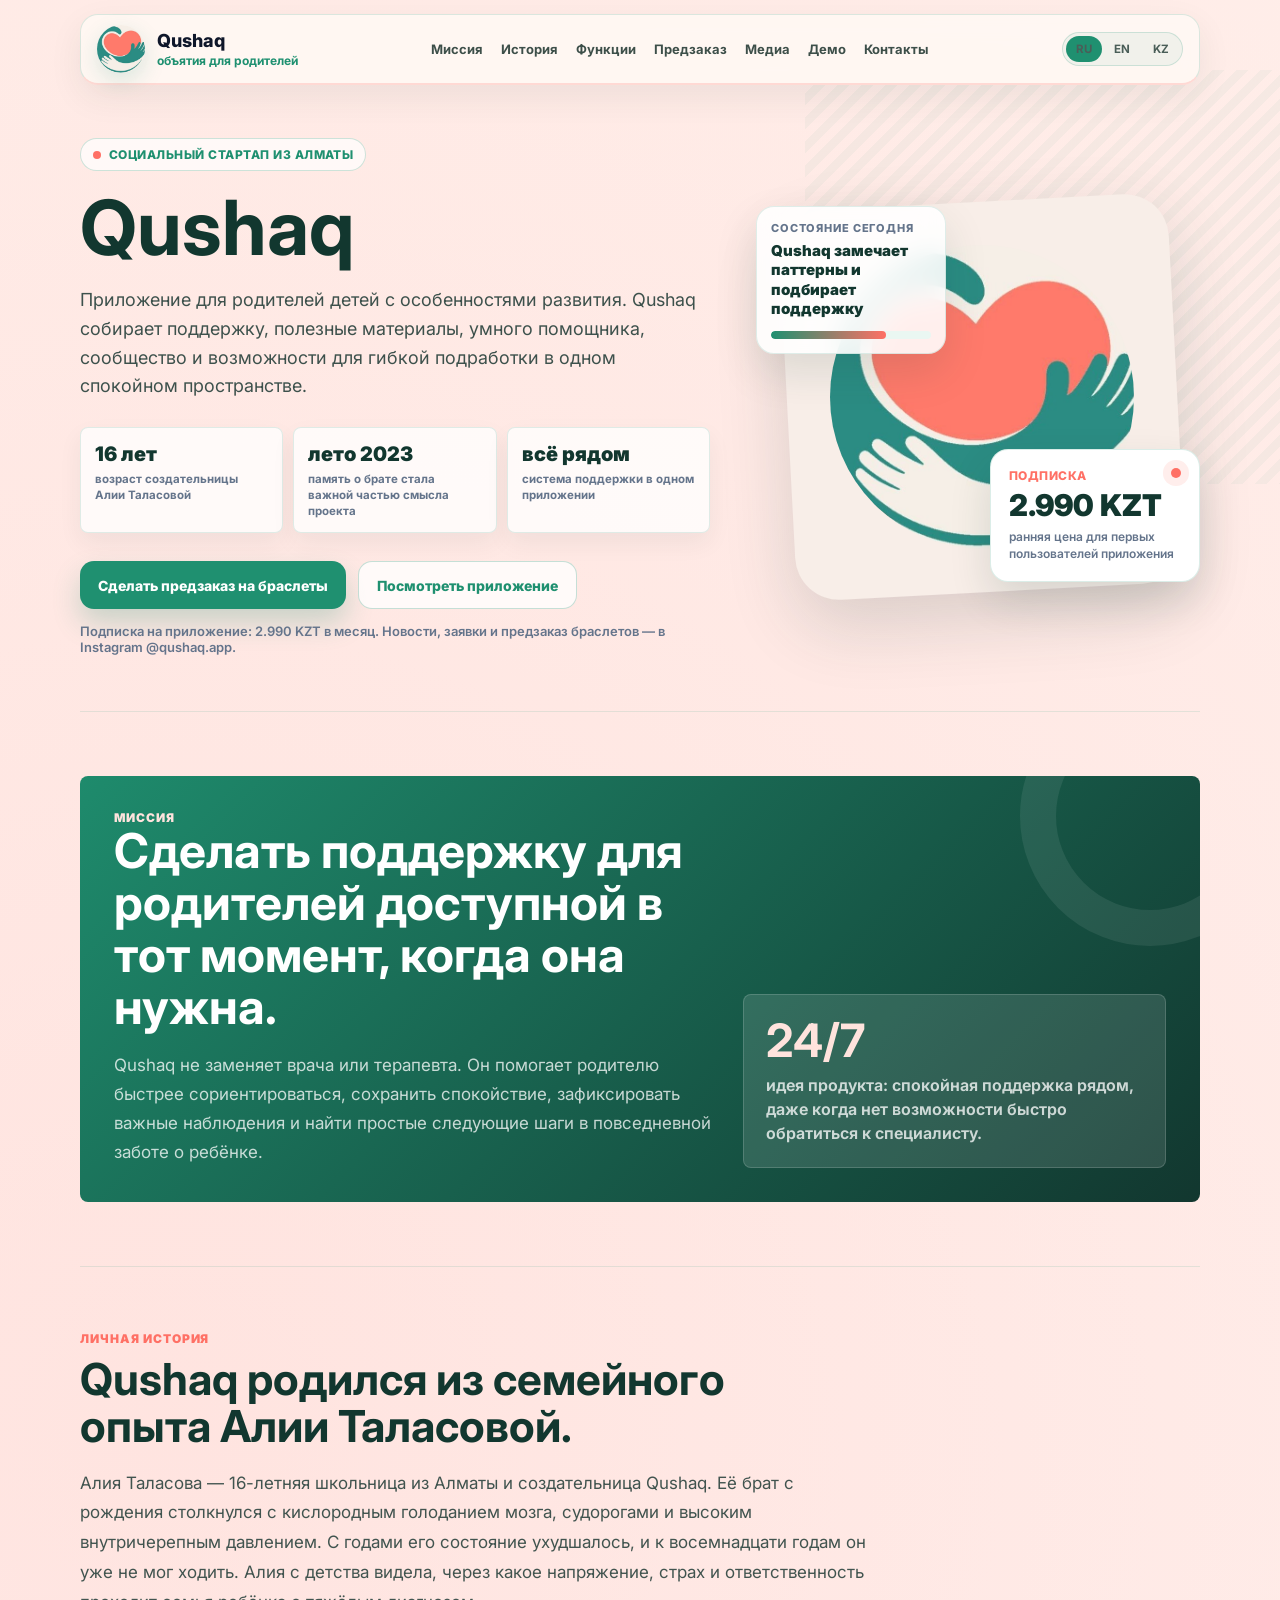
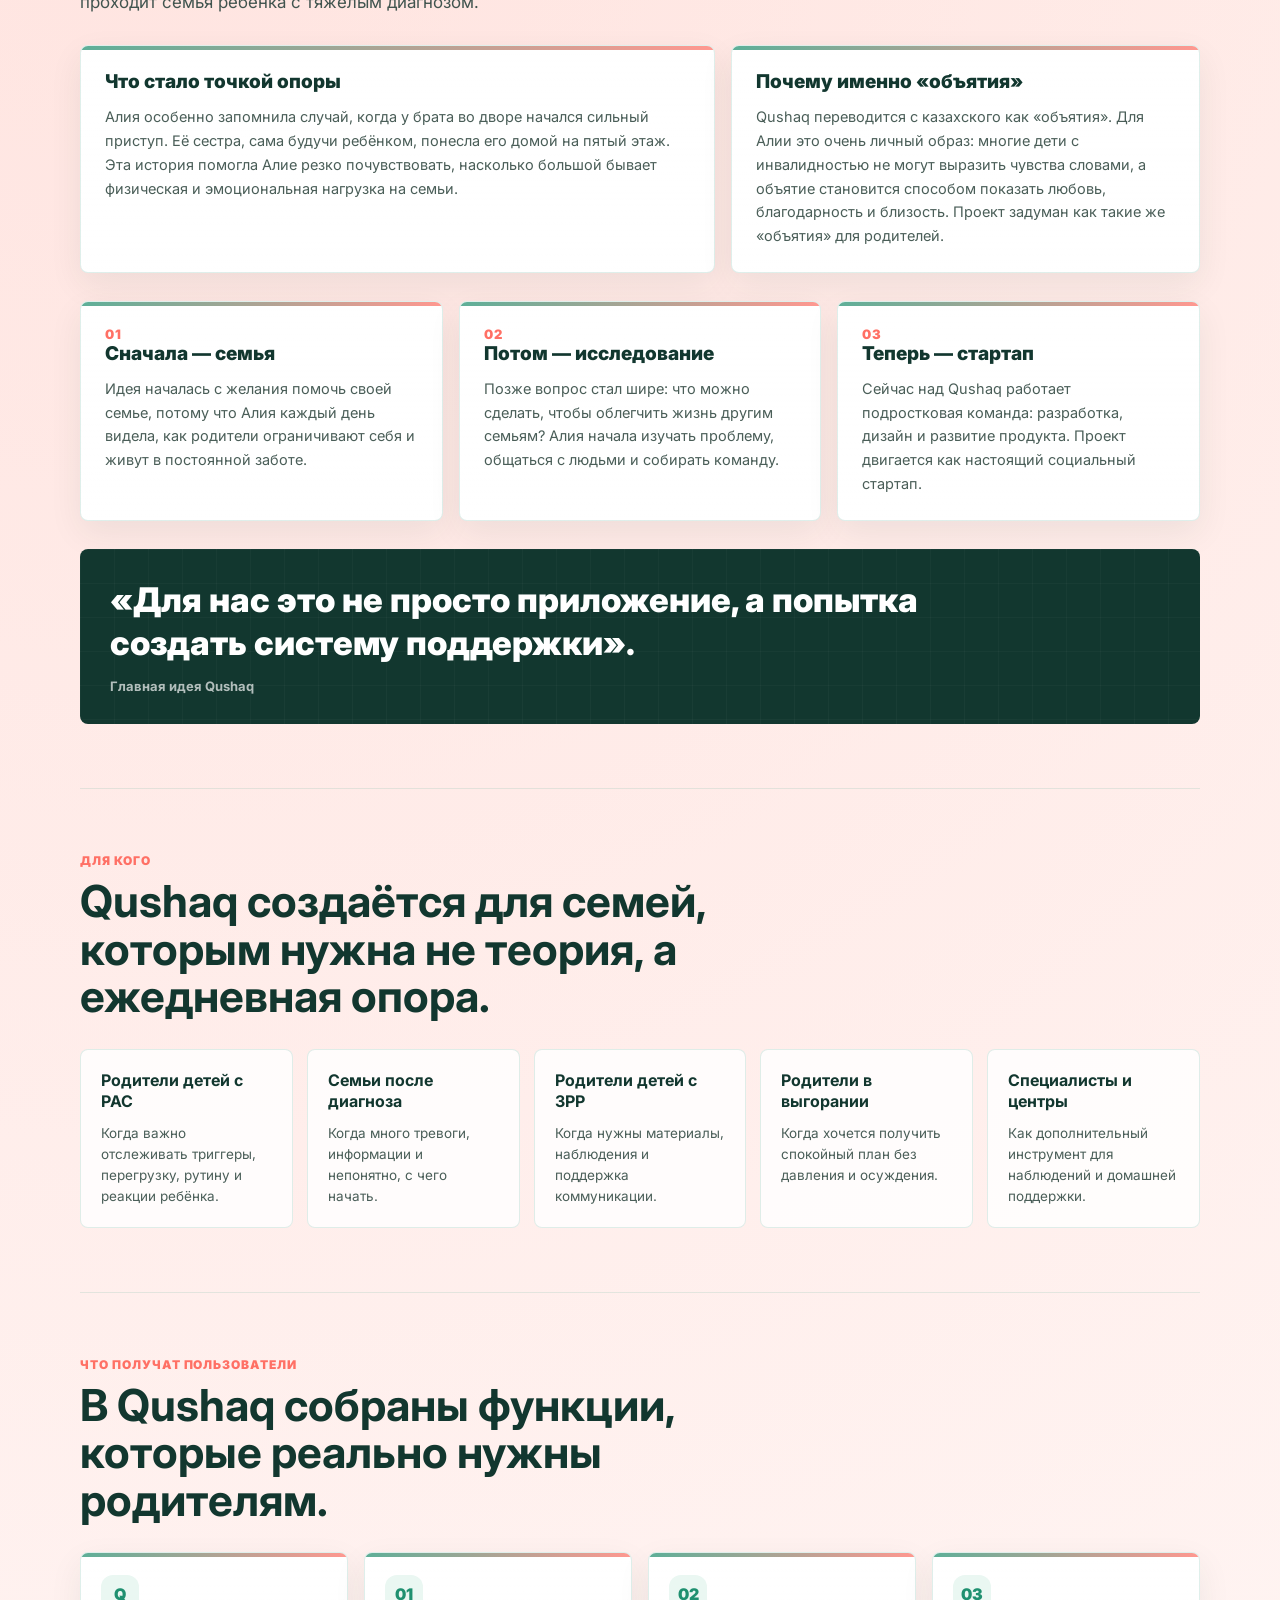
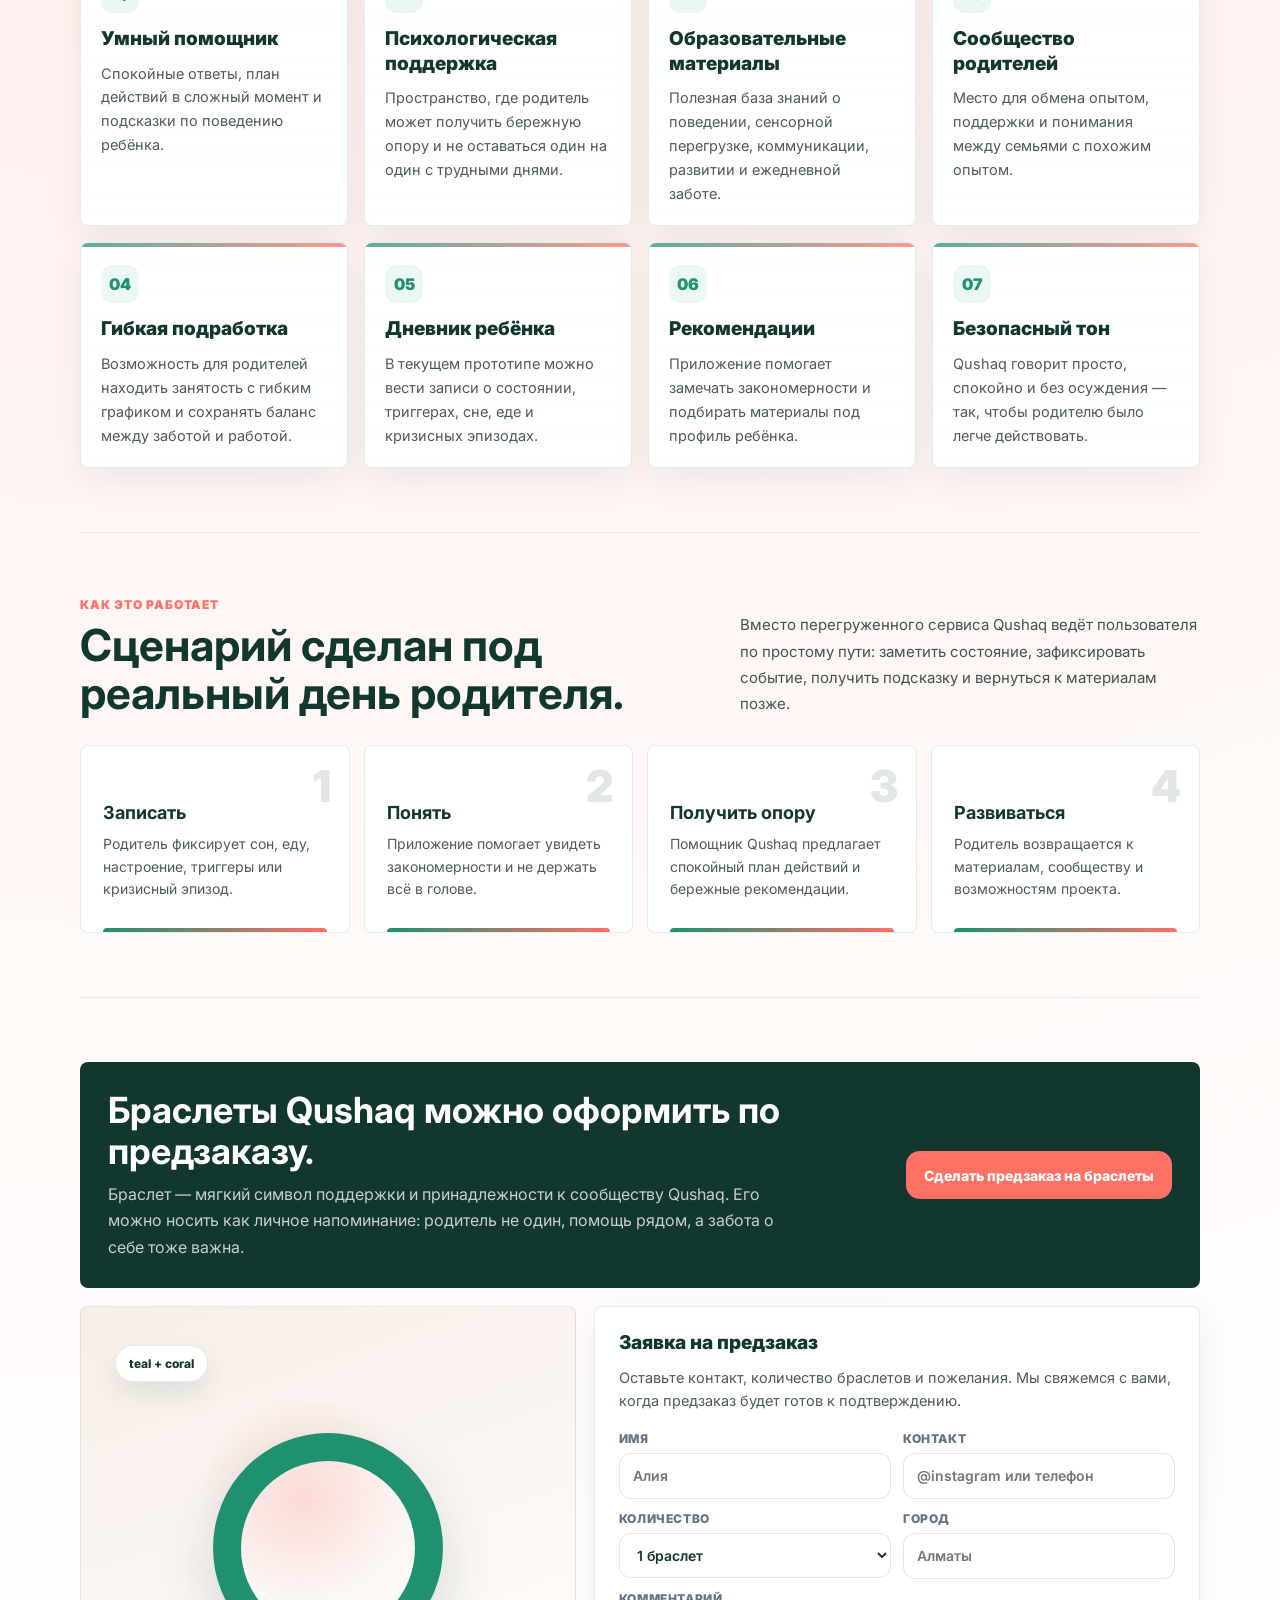
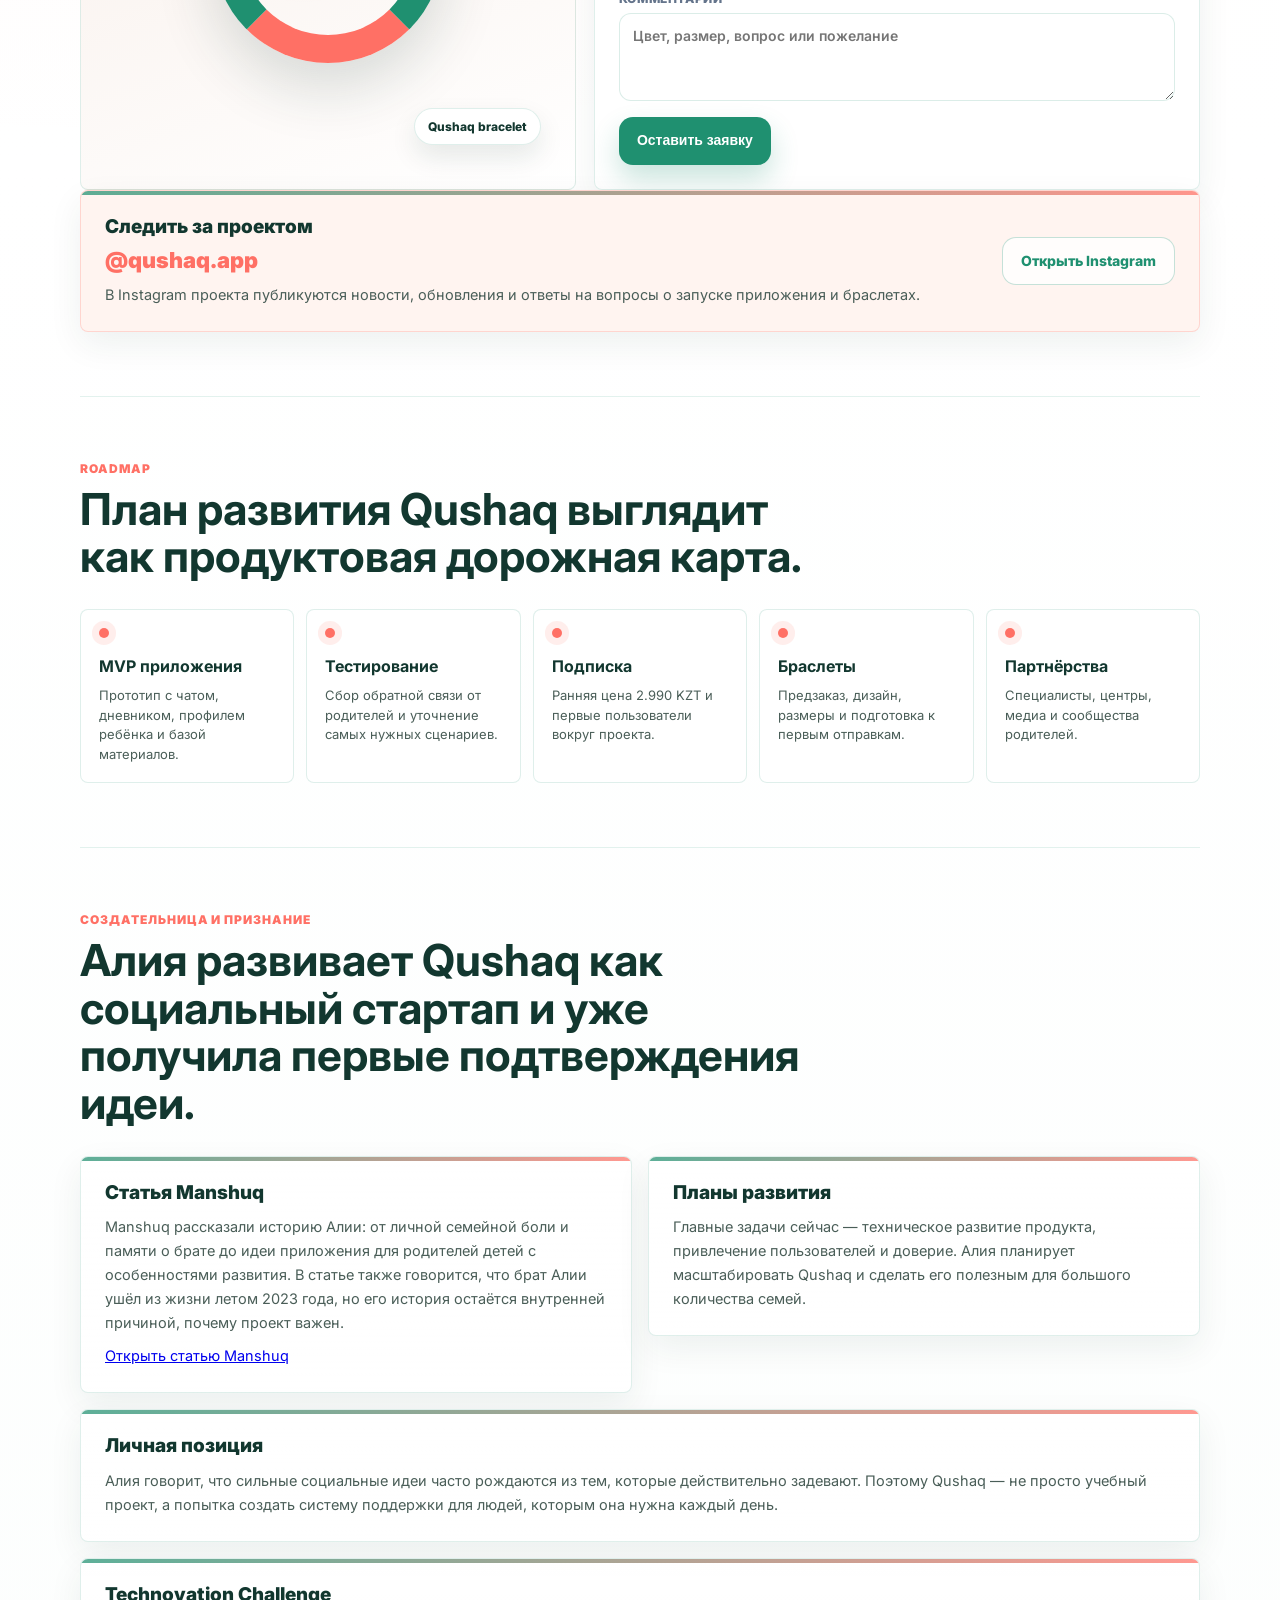
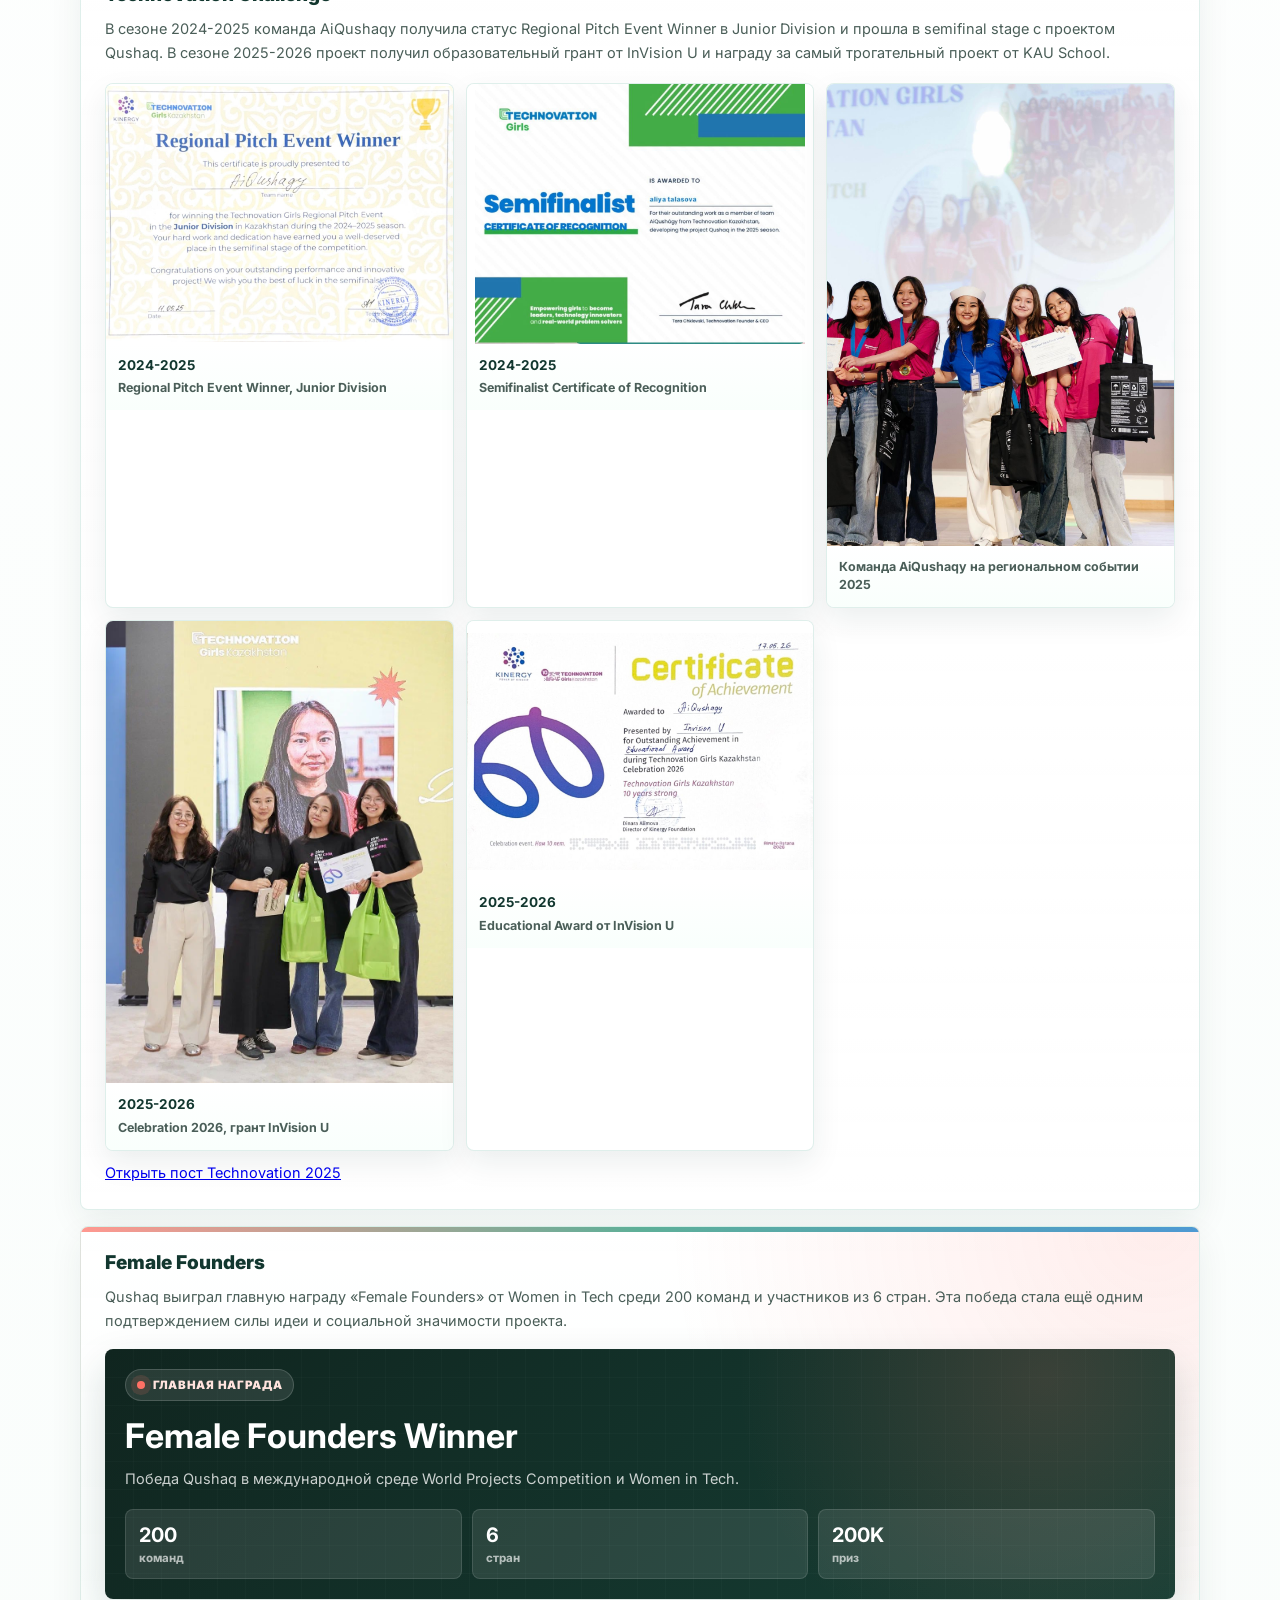
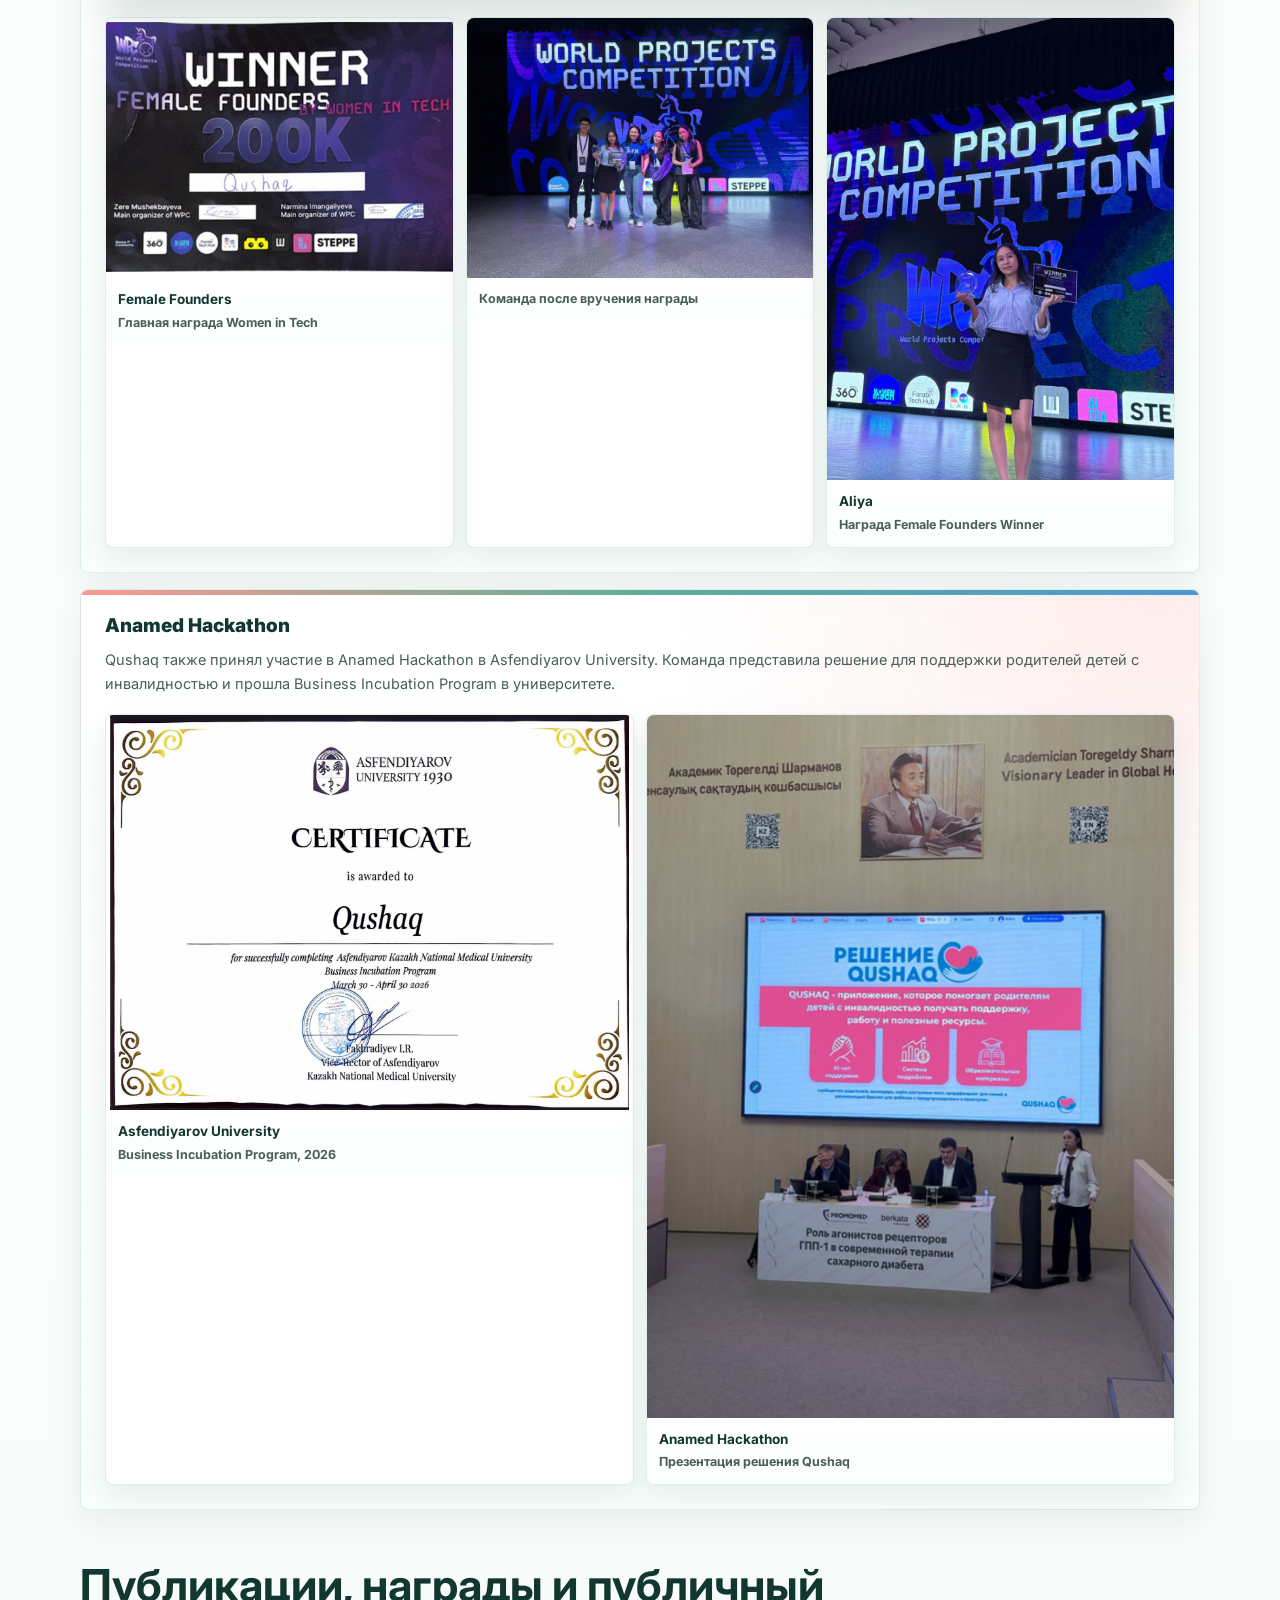
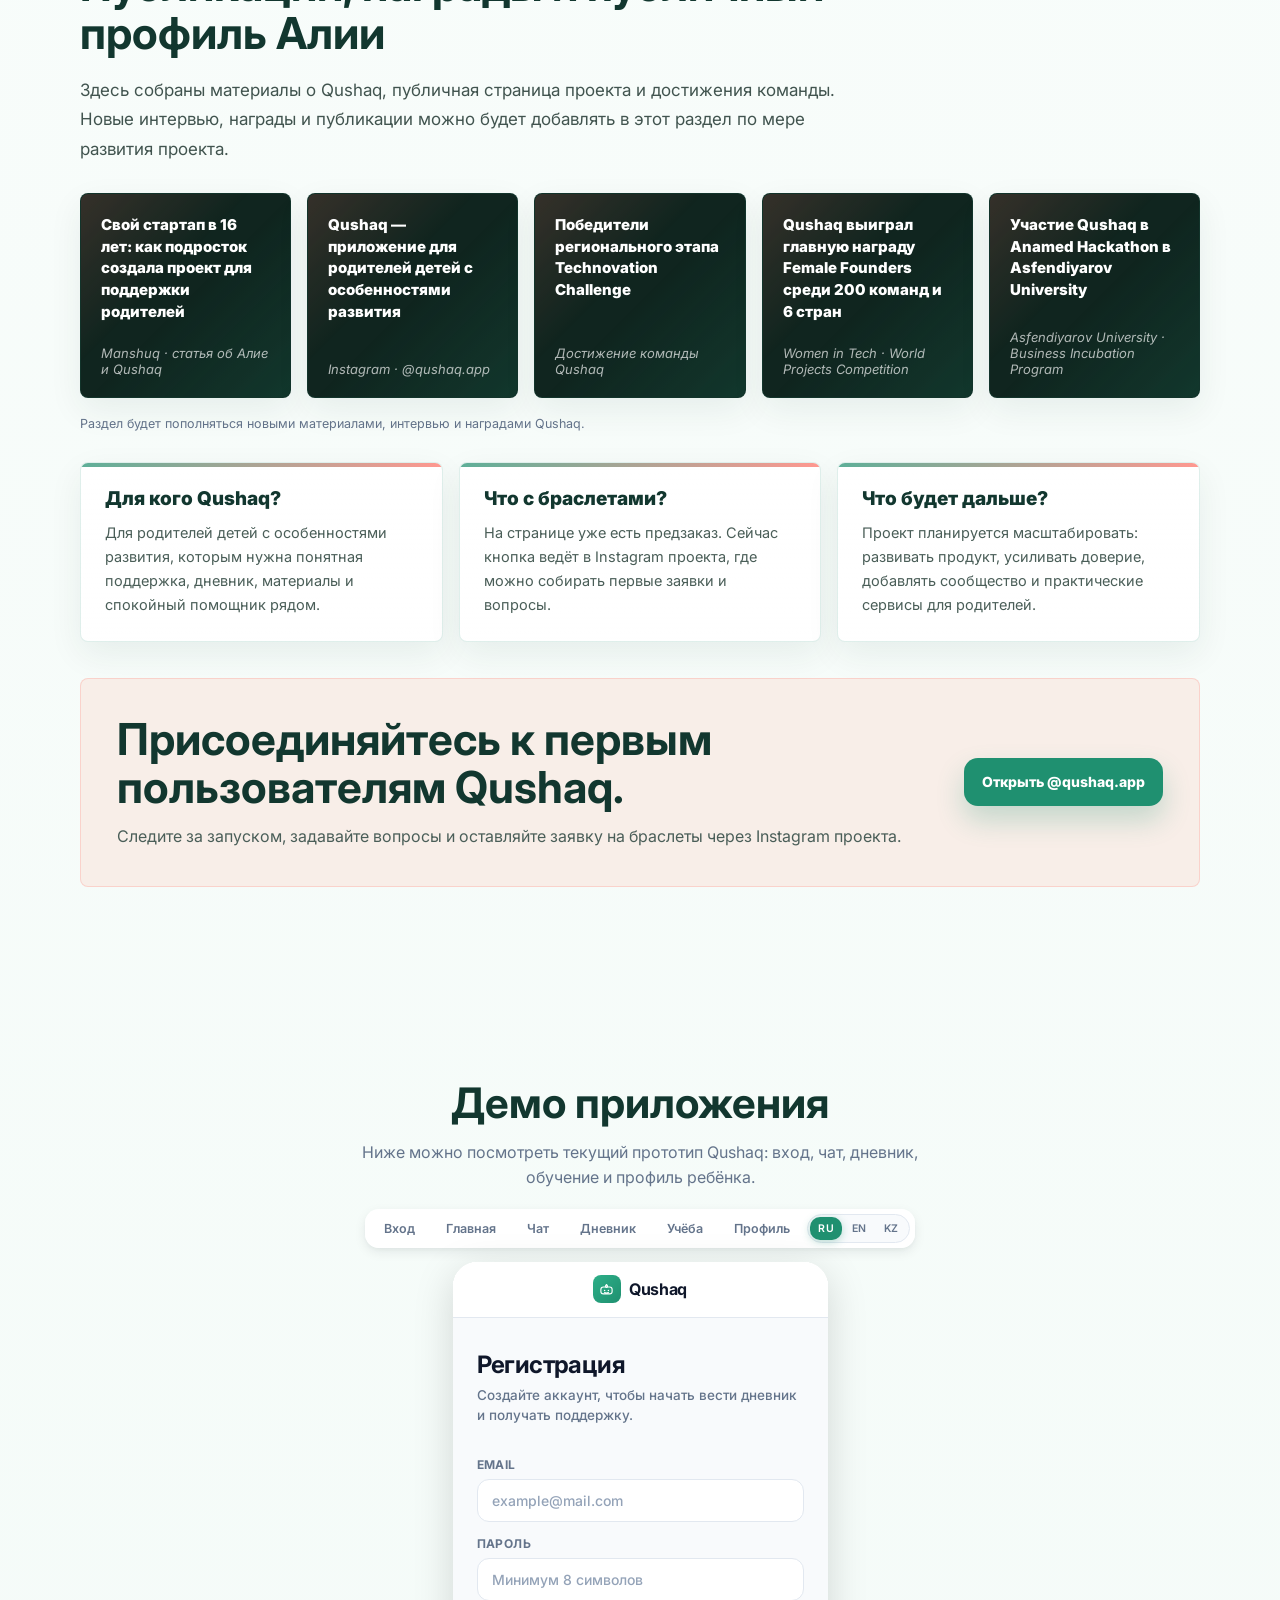
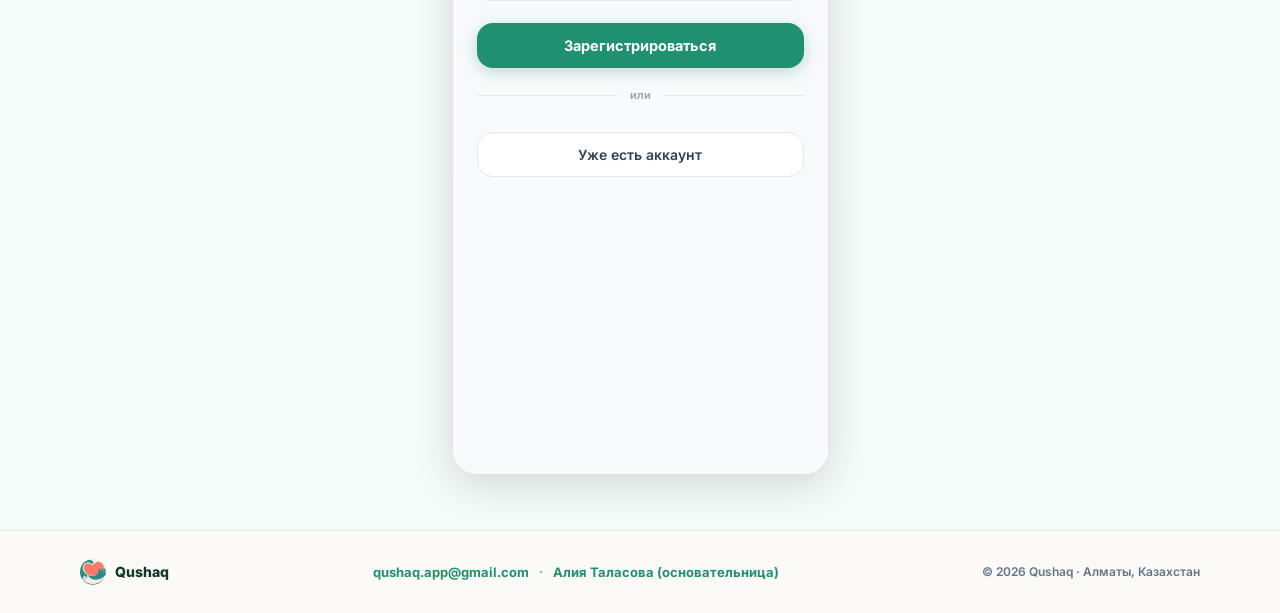
==== commit 8423fddf: "Add files via upload" ====
--- a/index.html
+++ b/index.html
@@ -947,7 +947,7 @@
       <span>Qushaq</span>
     </div>
     <div class="footer-contacts">
-      <a href="mailto:qushaq.app@mail.ru">qushaq.app@mail.ru</a>
+      <a href="mailto:qushaq.app@gmail.com">qushaq.app@gmail.com</a>
       <span class="footer-sep">·</span>
       <a href="mailto:talasovaalia7@gmail.com">Алия Таласова (<span data-i18n="footer.founder_role">основательница</span>)</a>
     </div>
--- a/css/style.css
+++ b/css/style.css
@@ -1717,7 +1717,7 @@
   border: 1px solid rgba(31,144,112,.16);
   border-bottom: 2px solid rgba(255,112,101,.22);
   border-radius: 18px;
-  background: linear-gradient(180deg, rgba(255,255,255,.95), rgba(255,248,244,.88));
+  background: rgba(255, 248, 244, .92);
   backdrop-filter: blur(10px);
   box-shadow: 0 12px 34px rgba(18,55,47,.07);
   transition: transform .28s ease, box-shadow .28s ease;
@@ -1837,7 +1837,9 @@
   position: fixed;
   inset: 0;
   z-index: 500;
-  background: #0E2B24;
+  background:
+    radial-gradient(circle at 14% 12%, rgba(255,112,101,.14), transparent 34%),
+    linear-gradient(180deg, #FFF8F4 0%, #FFFFFF 42%, #F4FBF8 100%);
   display: none;
   flex-direction: column;
   overflow-y: auto;
@@ -1848,50 +1850,50 @@
   align-items: center;
   justify-content: space-between;
   padding: 18px 20px;
-  border-bottom: 1px solid rgba(255,255,255,.08);
+  border-bottom: 1px solid rgba(31,144,112,.14);
   flex-shrink: 0;
 }
 .mobile-menu-brand { display: flex; align-items: center; gap: 10px; }
 .mobile-menu-brand img { width: 34px; height: 34px; border-radius: 50%; object-fit: cover; }
-.mobile-menu-brand span { color: #fff; font-weight: 800; font-size: 16px; letter-spacing: .02em; }
+.mobile-menu-brand span { color: #12372F; font-weight: 800; font-size: 16px; letter-spacing: .02em; }
 .mobile-menu-close {
   width: 36px; height: 36px; border-radius: 50%;
-  border: 1px solid rgba(255,255,255,.2); background: rgba(255,255,255,.06);
-  color: #fff; display: flex; align-items: center; justify-content: center; cursor: pointer;
+  border: 1px solid rgba(31,144,112,.2); background: rgba(255,255,255,.7);
+  color: #12372F; display: flex; align-items: center; justify-content: center; cursor: pointer;
 }
 .mobile-menu-close svg { width: 16px; height: 16px; stroke: currentColor; }
 .mobile-menu-list { display: flex; flex-direction: column; padding: 6px 4px 20px; }
 .mobile-menu-item {
   display: flex; align-items: center; justify-content: space-between;
   padding: 18px 20px;
-  color: rgba(255,255,255,.88);
+  color: #12372F;
   font-size: 15px;
   font-weight: 800;
   letter-spacing: .04em;
   text-transform: uppercase;
   text-decoration: none;
-  border-bottom: 1px solid rgba(255,255,255,.06);
+  border-bottom: 1px solid rgba(31,144,112,.1);
   transition: color .15s, background .15s;
   -webkit-tap-highlight-color: transparent;
 }
-.mobile-menu-item:hover, .mobile-menu-item:active { color: #FF7065; background: rgba(255,255,255,.03); }
-.mobile-menu-item svg { width: 15px; height: 15px; stroke: rgba(255,255,255,.4); flex-shrink: 0; }
+.mobile-menu-item:hover, .mobile-menu-item:active { color: #FF7065; background: rgba(31,144,112,.05); }
+.mobile-menu-item svg { width: 15px; height: 15px; stroke: var(--teal); flex-shrink: 0; }
 .mobile-menu-foot {
   padding: 20px 20px 28px;
   display: flex;
   flex-direction: column;
   gap: 12px;
   margin-top: auto;
-  border-top: 1px solid rgba(255,255,255,.08);
+  border-top: 1px solid rgba(31,144,112,.14);
 }
 .mobile-menu-foot-label {
   font-size: 10.5px; font-weight: 800; letter-spacing: .07em; text-transform: uppercase;
-  color: rgba(255,255,255,.4);
+  color: var(--ink-3);
 }
 .mobile-menu-lang { display: flex; gap: 8px; }
-.mobile-menu-lang .lang-btn { color: rgba(255,255,255,.65); border-color: rgba(255,255,255,.15); }
+.mobile-menu-lang .lang-btn { color: #4A5E58; border-color: rgba(31,144,112,.18); }
 .mobile-menu-lang .lang-btn.on { background: var(--teal); color: #fff; }
-.mobile-menu-lang { background: rgba(255,255,255,.05); border: 1px solid rgba(255,255,255,.1); border-radius: 999px; padding: 3px; }
+.mobile-menu-lang { background: rgba(31,144,112,.06); border: 1px solid rgba(31,144,112,.16); border-radius: 999px; padding: 3px; }
 
 .site-footer {
   border-top: 1px solid rgba(31,144,112,.14);
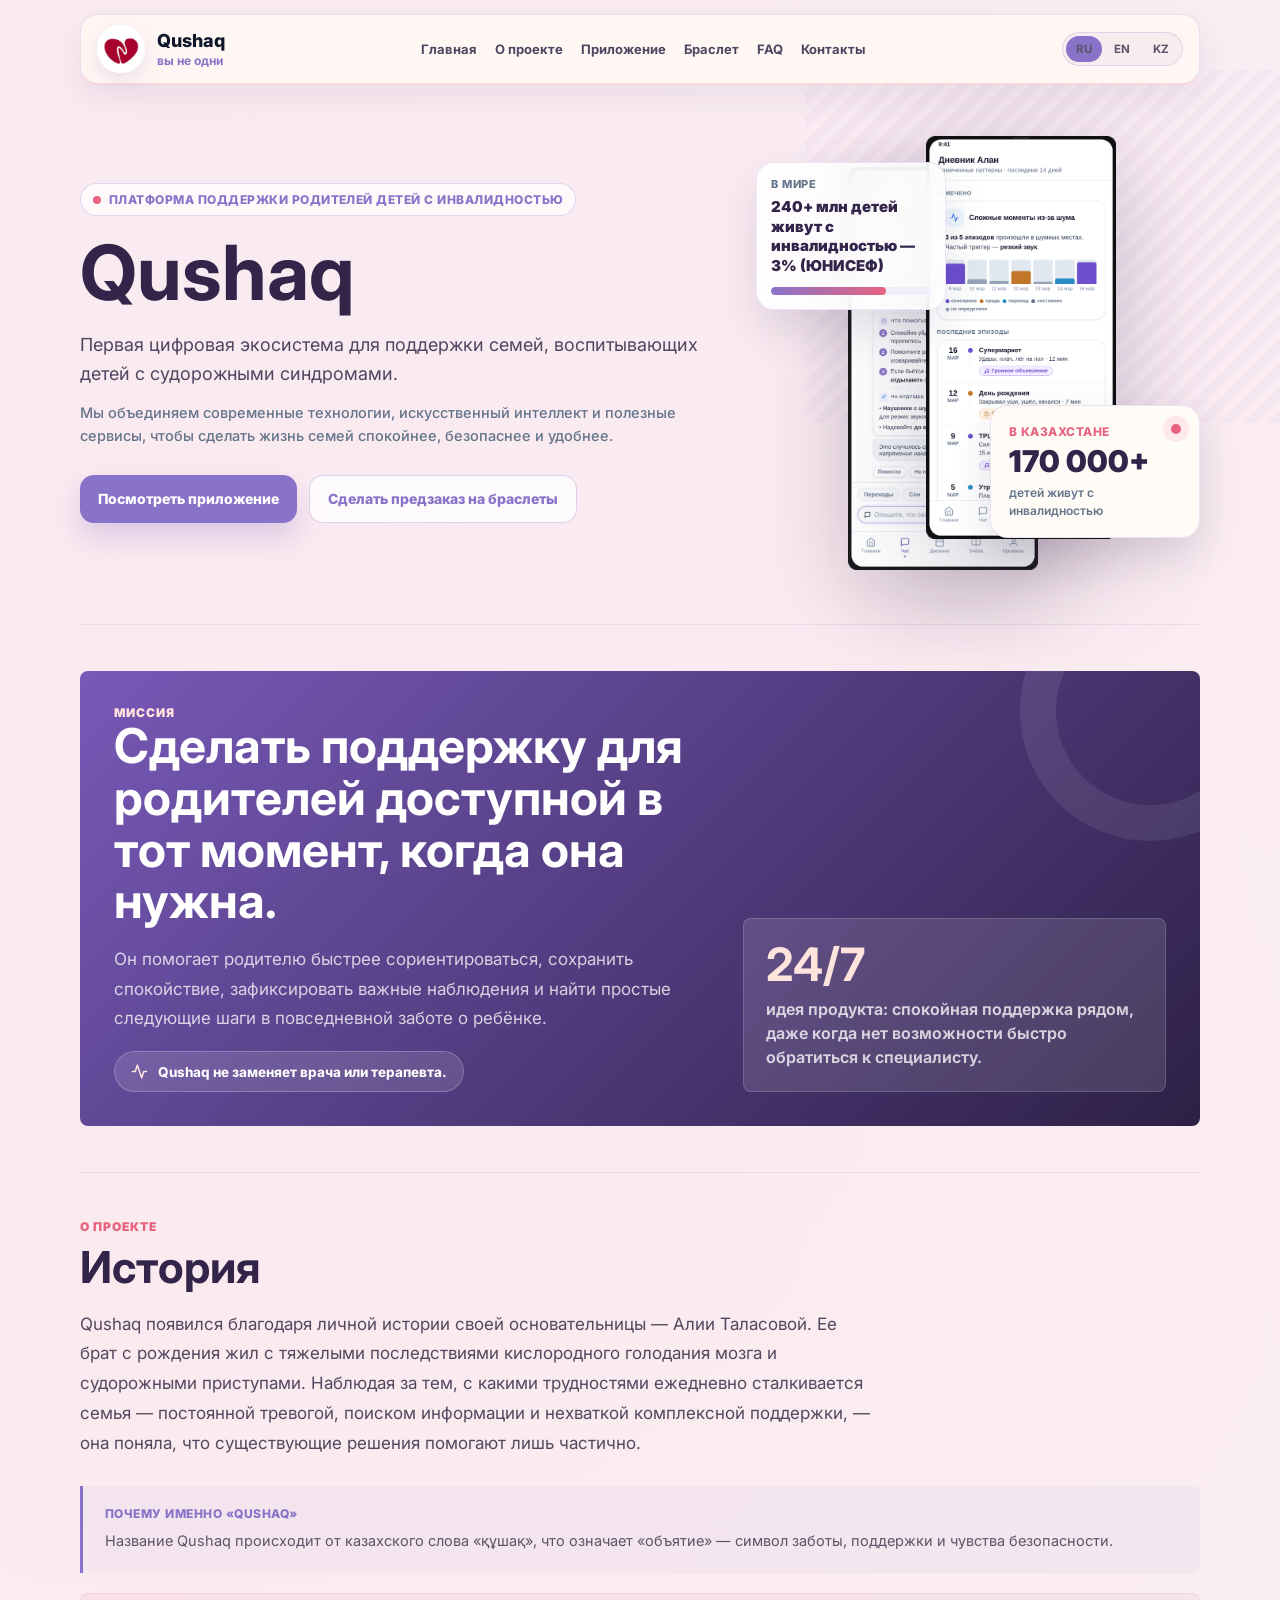
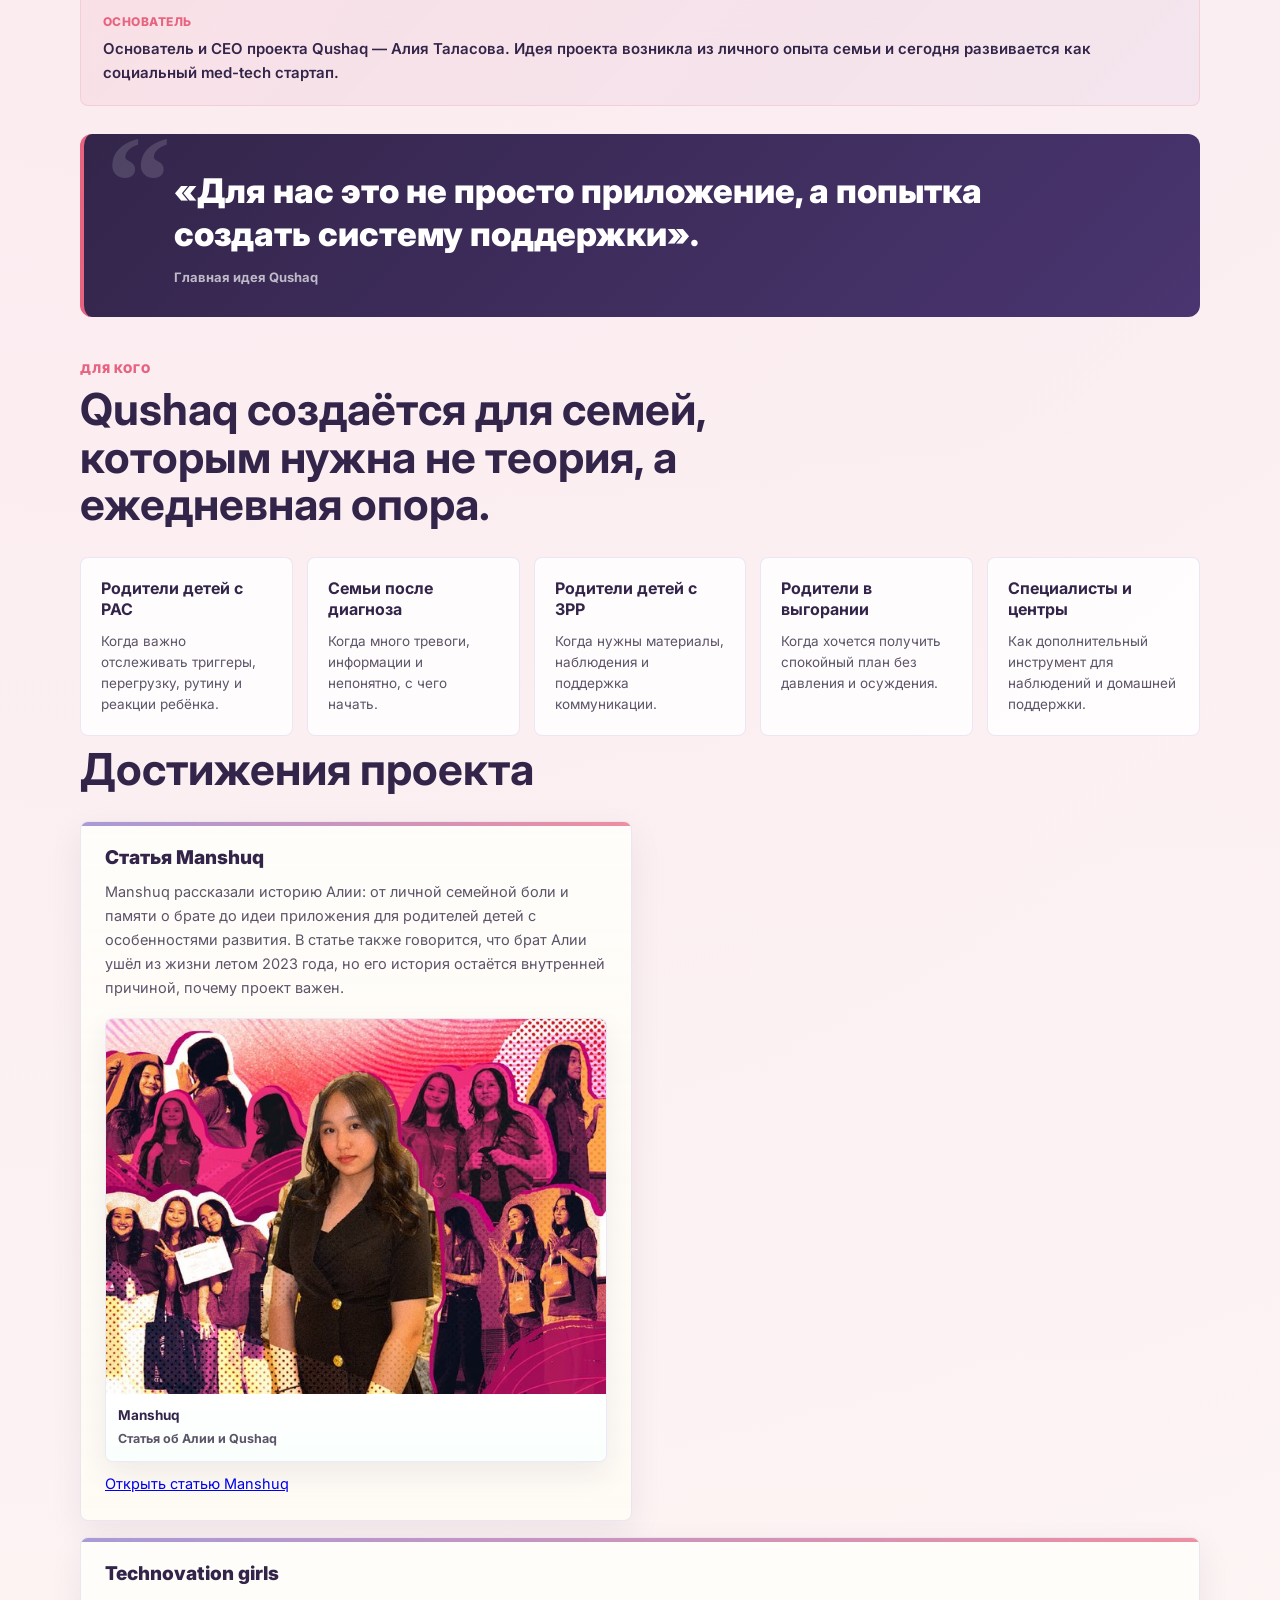
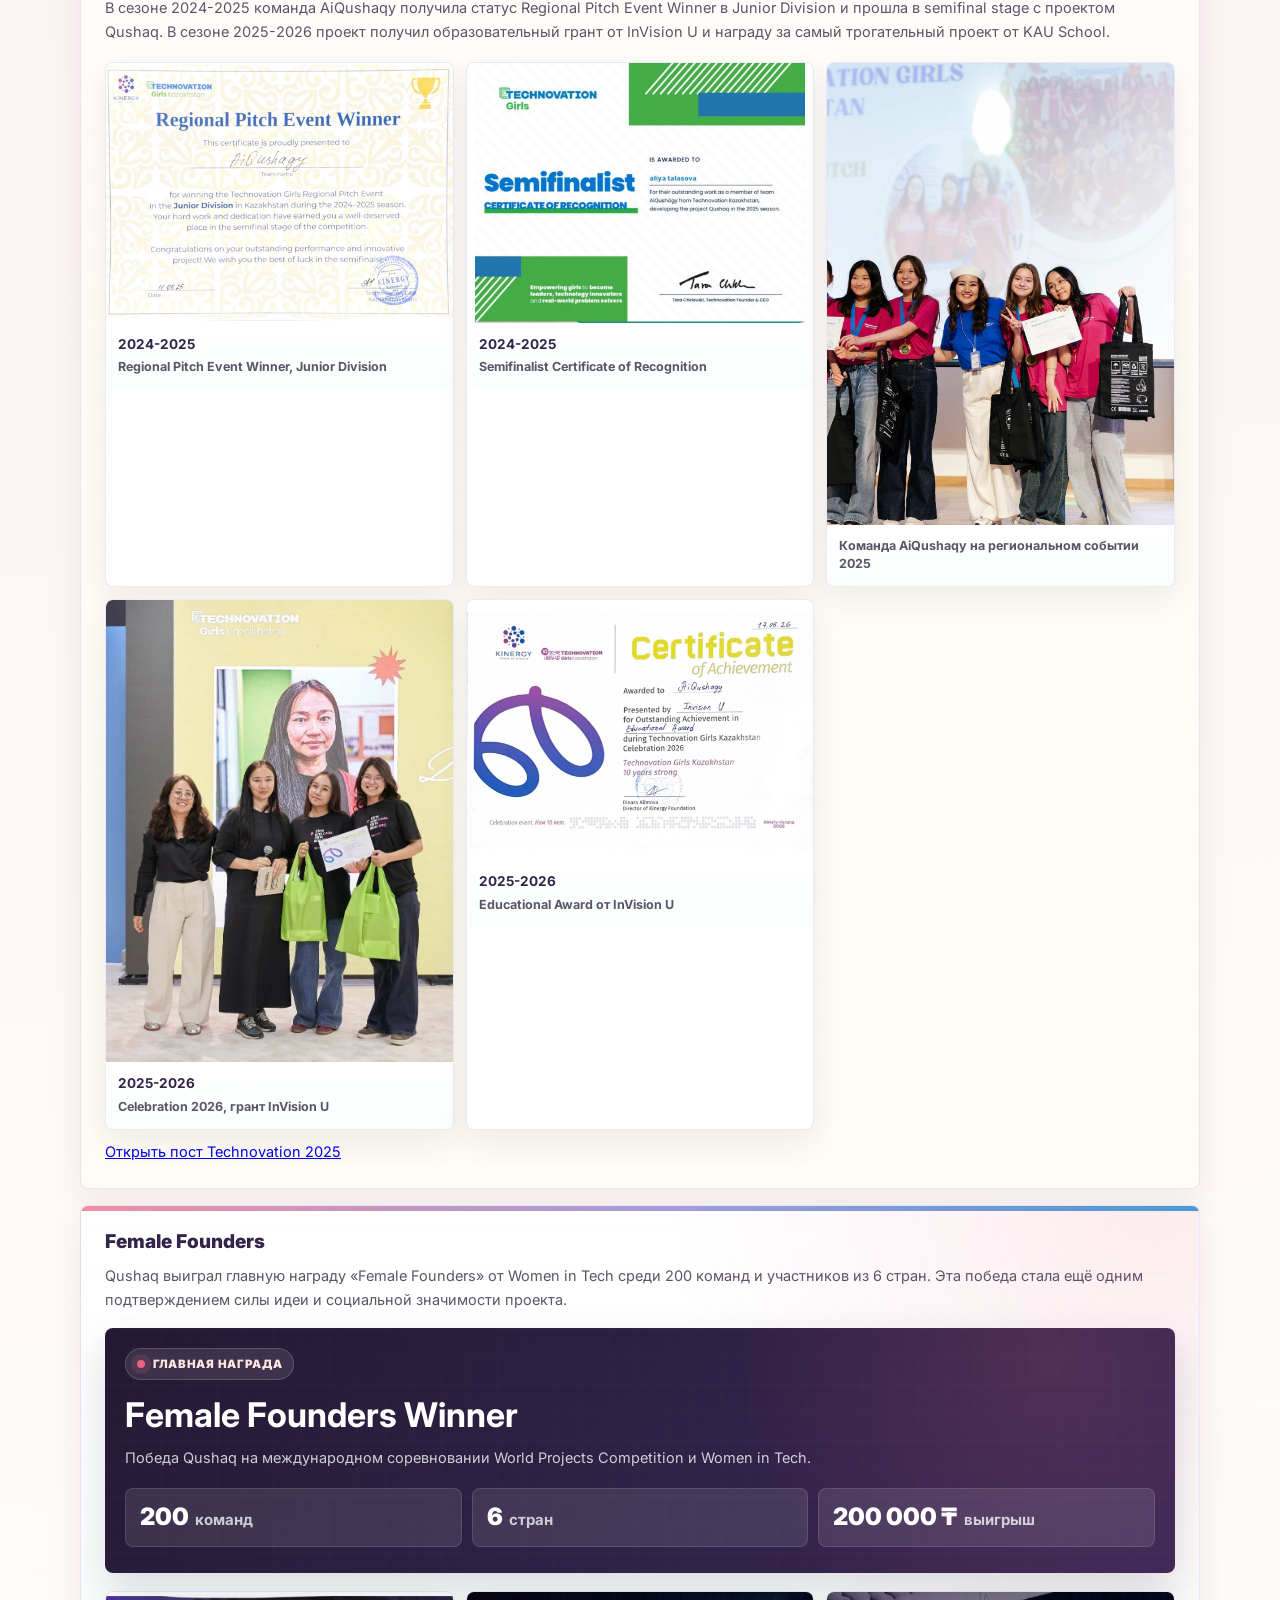
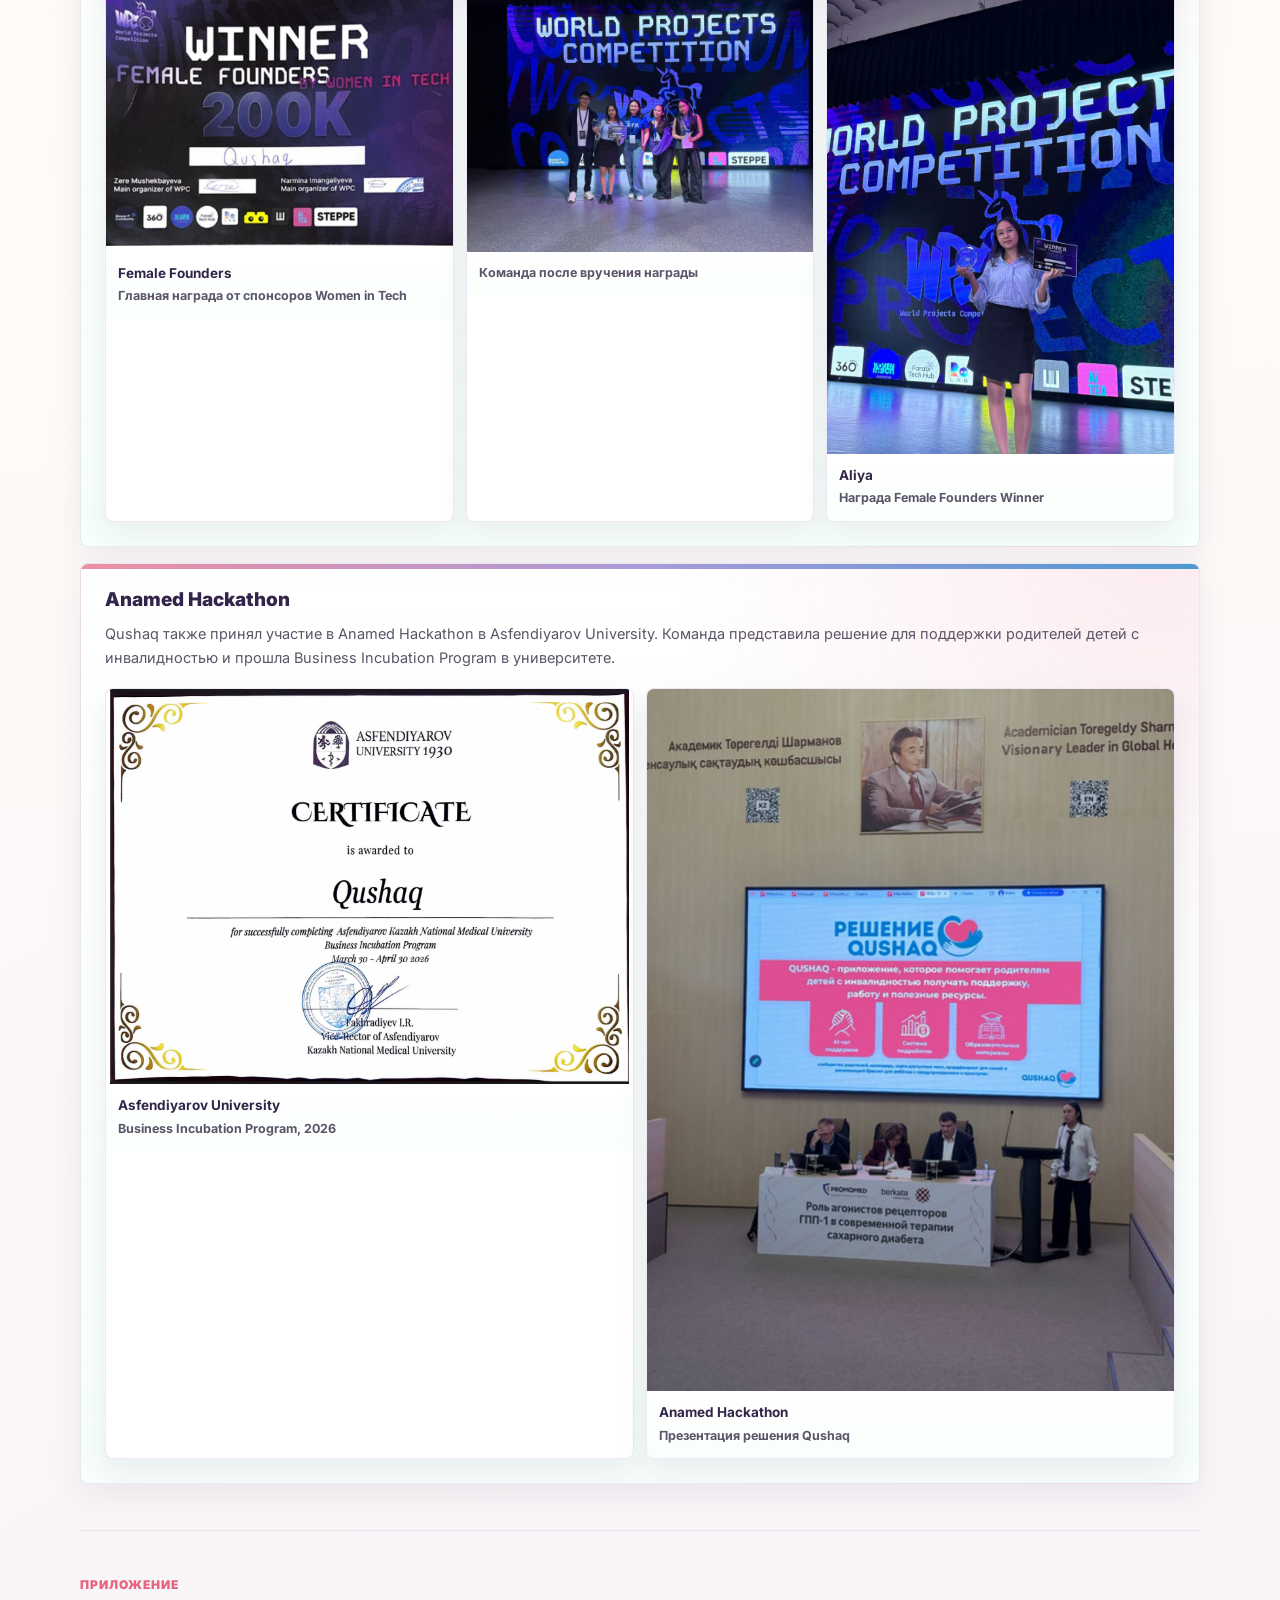
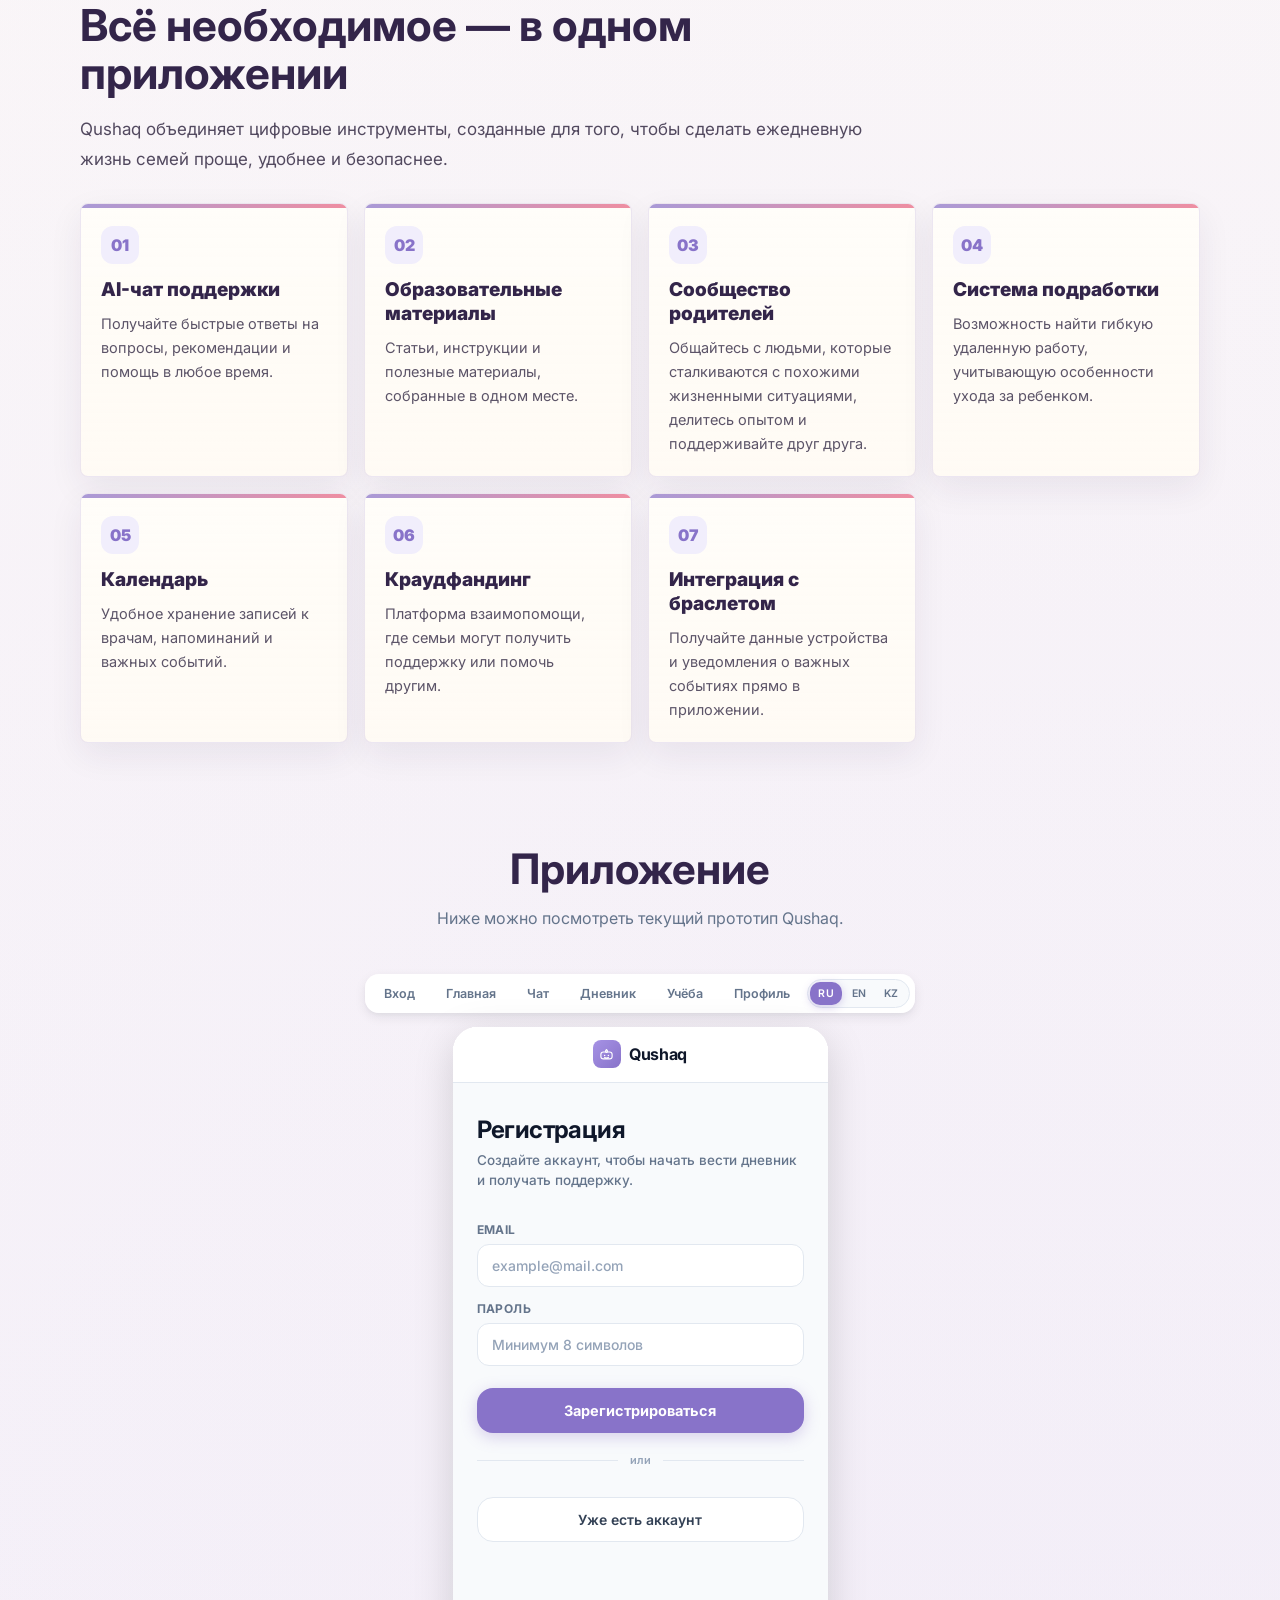
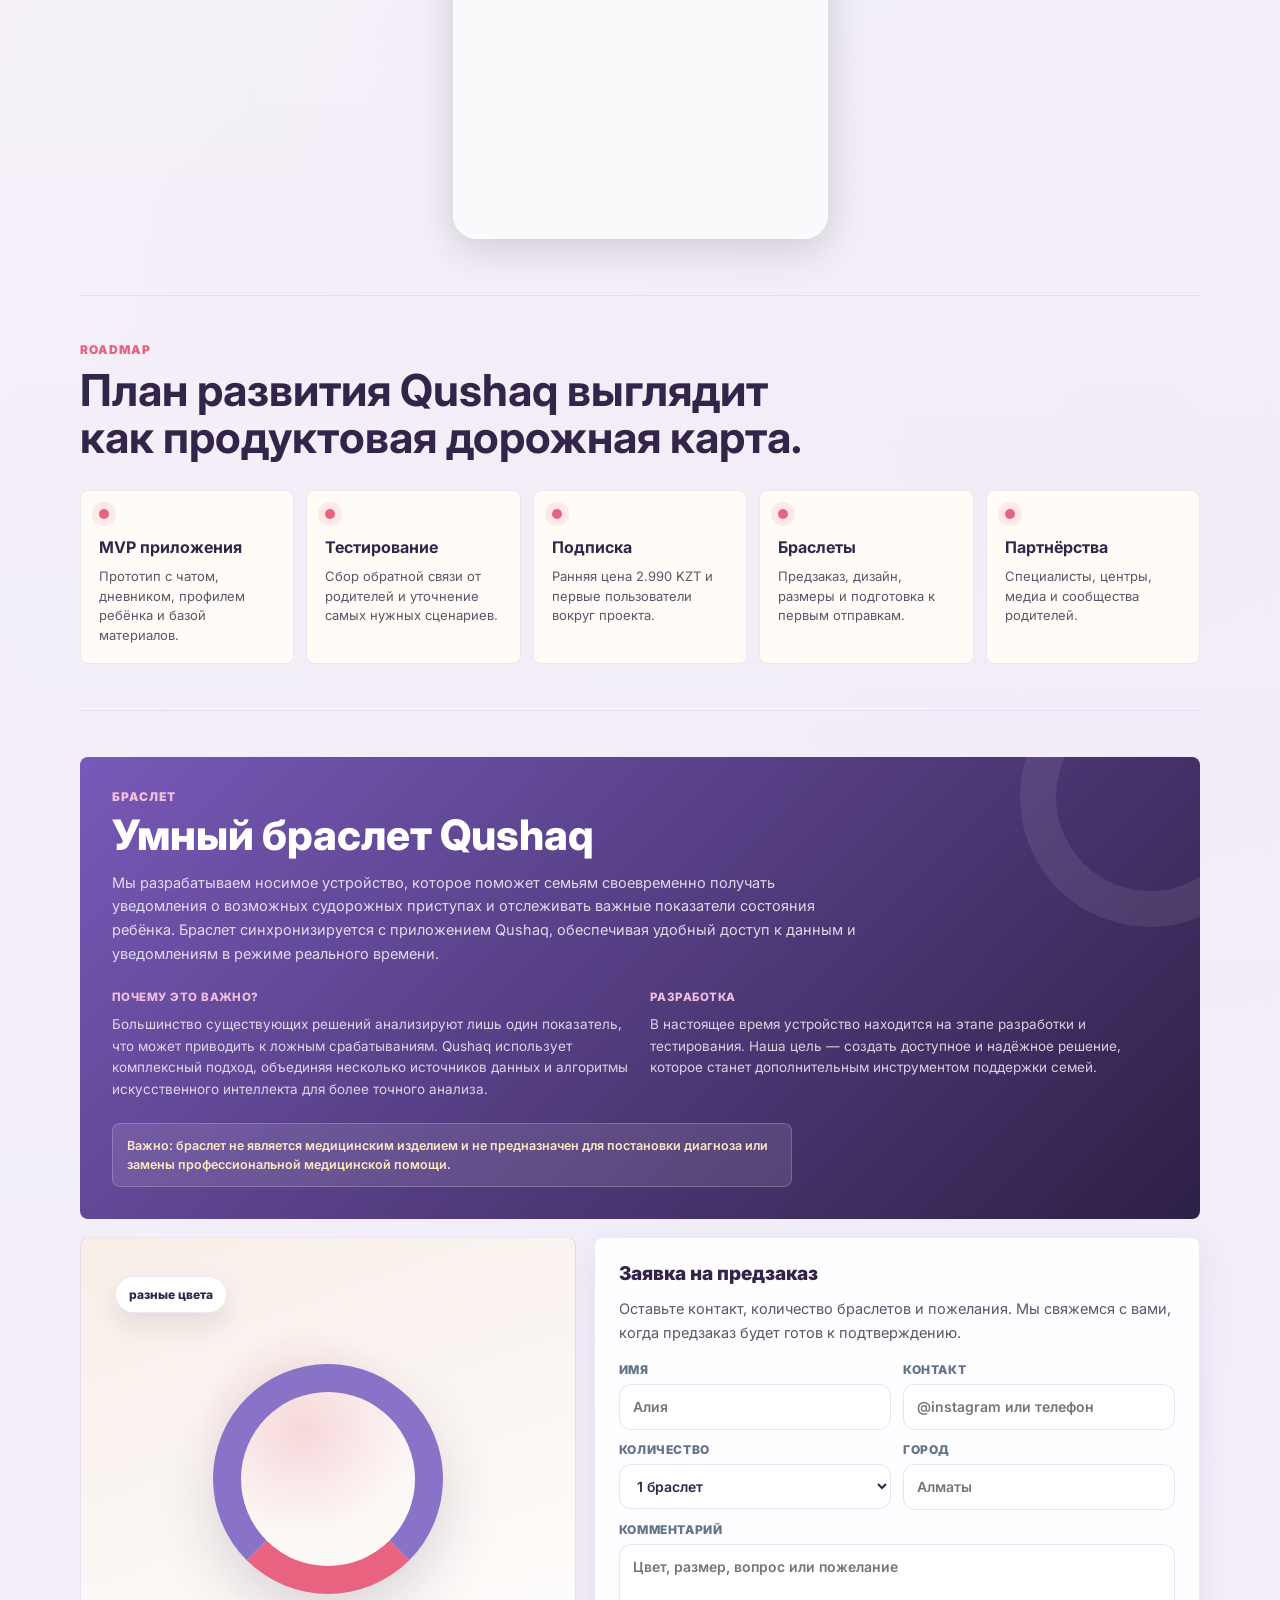
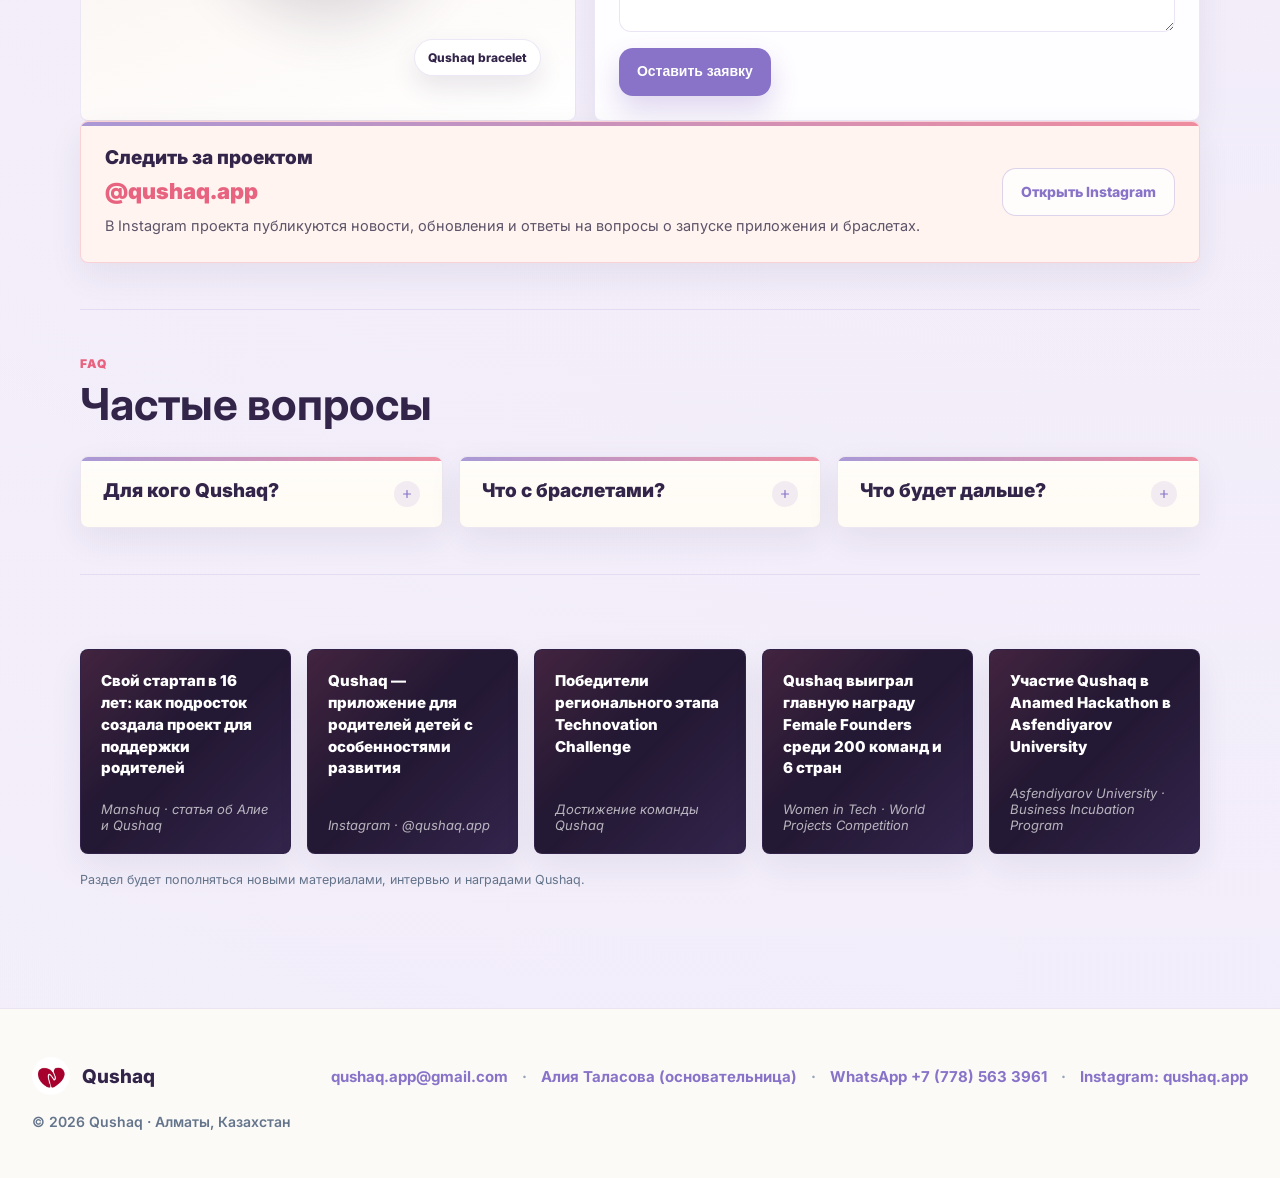
==== commit 125252bd: "Add files via upload" ====
--- a/index.html
+++ b/index.html
@@ -4,9 +4,15 @@
 <meta charset="UTF-8">
 <meta name="viewport" content="width=device-width, initial-scale=1.0">
 <title>Qushaq — поддержка для родителей</title>
+<meta name="description" content="Qushaq — приложение для родителей детей с особенностями развития: умный помощник, дневник наблюдений, обучающие материалы и сообщество.">
+<link rel="canonical" href="https://qushaq.app/">
+<link rel="alternate" hreflang="ru" href="https://qushaq.app/">
+<link rel="alternate" hreflang="en" href="https://qushaq.app/">
+<link rel="alternate" hreflang="kk" href="https://qushaq.app/">
+<link rel="alternate" hreflang="x-default" href="https://qushaq.app/">
 <link rel="preconnect" href="https://fonts.googleapis.com">
 <link href="https://fonts.googleapis.com/css2?family=Inter:wght@400;500;600;700&display=swap" rel="stylesheet">
-<link rel="stylesheet" href="css/style.css">
+<link rel="stylesheet" href="css/style.min.css">
 </head>
 <body>
 
@@ -17,16 +23,15 @@
         <img src="assets/qushaq-logo.jpeg" alt="Qushaq logo">
         <span class="brand-text">
           <span class="brand-name">Qushaq</span>
-          <span class="brand-sub" data-i18n="brand.sub">объятия для родителей</span>
+          <span class="brand-sub" data-i18n="brand.sub">вы не одни</span>
         </span>
       </a>
       <div class="landing-links">
-        <a href="#mission" data-i18n="nav.mission">Миссия</a>
-        <a href="#story" data-i18n="nav.story">История</a>
-        <a href="#features" data-i18n="nav.features">Функции</a>
-        <a href="#preorder" data-i18n="nav.preorder">Предзаказ</a>
-        <a href="#press" data-i18n="nav.press">Медиа</a>
-        <a href="#demo" data-i18n="nav.demo">Демо</a>
+        <a href="#top" data-i18n="nav.home">Главная</a>
+        <a href="#about" data-i18n="nav.about">О проекте</a>
+        <a href="#app" data-i18n="nav.app">Приложение</a>
+        <a href="#bracelet" data-i18n="nav.bracelet">Браслет</a>
+        <a href="#faq" data-i18n="nav.faq">FAQ</a>
         <a href="#contacts" data-i18n="nav.contacts">Контакты</a>
       </div>
       <div class="lang-switch" aria-label="Language">
@@ -50,12 +55,11 @@
         </button>
       </div>
       <div class="mobile-menu-list">
-        <a class="mobile-menu-item" href="#mission" onclick="closeMobileMenu()" data-i18n="nav.mission">Миссия</a>
-        <a class="mobile-menu-item" href="#story" onclick="closeMobileMenu()" data-i18n="nav.story">История</a>
-        <a class="mobile-menu-item" href="#features" onclick="closeMobileMenu()" data-i18n="nav.features">Функции</a>
-        <a class="mobile-menu-item" href="#preorder" onclick="closeMobileMenu()" data-i18n="nav.preorder">Предзаказ</a>
-        <a class="mobile-menu-item" href="#press" onclick="closeMobileMenu()" data-i18n="nav.press">Медиа</a>
-        <a class="mobile-menu-item" href="#demo" onclick="closeMobileMenu()" data-i18n="nav.demo">Демо</a>
+        <a class="mobile-menu-item" href="#top" onclick="closeMobileMenu()" data-i18n="nav.home">Главная</a>
+        <a class="mobile-menu-item" href="#about" onclick="closeMobileMenu()" data-i18n="nav.about">О проекте</a>
+        <a class="mobile-menu-item" href="#app" onclick="closeMobileMenu()" data-i18n="nav.app">Приложение</a>
+        <a class="mobile-menu-item" href="#bracelet" onclick="closeMobileMenu()" data-i18n="nav.bracelet">Браслет</a>
+        <a class="mobile-menu-item" href="#faq" onclick="closeMobileMenu()" data-i18n="nav.faq">FAQ</a>
         <a class="mobile-menu-item" href="#contacts" onclick="closeMobileMenu()" data-i18n="nav.contacts">Контакты</a>
       </div>
       <div class="mobile-menu-foot">
@@ -70,42 +74,33 @@
 
     <section class="landing-hero" id="top" data-reveal>
       <div>
-        <div class="hero-kicker" data-i18n="hero.kicker">социальный стартап из Алматы</div>
+        <div class="hero-kicker" data-i18n="hero.kicker">платформа поддержки родителей детей с инвалидностью</div>
         <h1>Qushaq</h1>
-        <p class="hero-copy" data-i18n="hero.copy">Приложение для родителей детей с особенностями развития.</p>
-        <div class="hero-proof" aria-label="Ключевые факты Qushaq">
-          <div class="proof-pill">
-            <div class="proof-value" data-i18n="hero.proof1_value">16 лет</div>
-            <div class="proof-label" data-i18n="hero.proof1_label">возраст создательницы Алии Таласовой</div>
-          </div>
-          <div class="proof-pill">
-            <div class="proof-value" data-i18n="hero.proof2_value">лето 2023</div>
-            <div class="proof-label" data-i18n="hero.proof2_label">память о брате стала важной частью смысла проекта</div>
-          </div>
-          <div class="proof-pill">
-            <div class="proof-value" data-i18n="hero.proof3_value">всё рядом</div>
-            <div class="proof-label" data-i18n="hero.proof3_label">система поддержки в одном приложении</div>
-          </div>
-        </div>
+        <p class="hero-copy" data-i18n="hero.copy">Первая цифровая экосистема для поддержки семей, воспитывающих детей с судорожными синдромами.</p>
+        <p class="hero-copy-secondary" data-i18n="hero.copy_secondary">Мы объединяем современные технологии, искусственный интеллект и полезные сервисы, чтобы сделать жизнь семей спокойнее, безопаснее и удобнее.</p>
         <div class="hero-actions">
-          <a class="primary-cta" href="https://www.instagram.com/qushaq.app" target="_blank" rel="noopener" data-i18n="hero.cta_primary">Сделать предзаказ на браслеты</a>
-          <a class="secondary-cta" href="#demo" data-i18n="hero.cta_secondary">Посмотреть приложение</a>
-        </div>
-        <div class="hero-note" data-i18n="hero.note">Подписка на приложение: 2.990 KZT в месяц.</div>
-      </div>
-      <div class="hero-visual" aria-label="Логотип Qushaq">
+          <a class="primary-cta" href="#app" data-i18n="hero.cta_primary">Посмотреть приложение</a>
+          <a class="secondary-cta" href="#bracelet" data-i18n="hero.cta_secondary">Сделать предзаказ на браслеты</a>
+        </div>
+      </div>
+      <div class="hero-visual" aria-label="Qushaq — приложение">
         <div class="hero-device-card">
-          <div class="device-card-label" data-i18n="hero.device_label">состояние сегодня</div>
-          <div class="device-card-title" data-i18n="hero.device_title">Qushaq замечает паттерны и подбирает поддержку</div>
+          <div class="device-card-label" data-i18n="hero.stat1_label">в мире</div>
+          <div class="device-card-title" data-i18n="hero.stat1_value">240+ млн детей живут с инвалидностью</div>
           <div class="device-meter"><span></span></div>
         </div>
-        <div class="logo-orbit">
-          <img src="assets/qushaq-logo.jpeg" alt="Логотип Qushaq">
+        <div class="phones-mock" aria-hidden="true">
+          <div class="phone-shot phone-shot-back">
+            <img src="assets/app-chat.png" alt="">
+          </div>
+          <div class="phone-shot phone-shot-front">
+            <img src="assets/app-diary.png" alt="">
+          </div>
         </div>
         <div class="price-ticket">
-          <div class="price-label" data-i18n="hero.price_label">подписка</div>
-          <div class="price-value" data-i18n="hero.price_value">2.990 KZT</div>
-          <div class="price-caption" data-i18n="hero.price_caption">ранняя цена для первых пользователей приложения</div>
+          <div class="price-label" data-i18n="hero.stat2_label">в Казахстане</div>
+          <div class="price-value"><span data-i18n="hero.stat2_value">170 000+</span></div>
+          <div class="price-caption" data-i18n="hero.stat2_caption">детей живут с инвалидностью — 3% (ЮНИСЕФ)</div>
         </div>
       </div>
     </section>
@@ -115,7 +110,11 @@
         <div>
           <div class="section-label" style="color:#FFE3DD" data-i18n="mission.label">миссия</div>
           <h2 class="mission-title" data-i18n="mission.title">Сделать поддержку для родителей доступной в тот момент, когда она нужна.</h2>
-          <p class="mission-copy" data-i18n="mission.copy">Qushaq не заменяет врача или терапевта.</p>
+          <p class="mission-copy" data-i18n="mission.copy">…</p>
+          <div class="mission-callout">
+            <svg viewBox="0 0 24 24" fill="none" stroke-width="2.2" stroke-linecap="round" stroke-linejoin="round"><path d="M22 12h-4l-3 9L9 3l-3 9H2"/></svg>
+            <span data-i18n="mission.disclaimer">Qushaq не заменяет врача или терапевта.</span>
+          </div>
         </div>
         <div class="mission-stat">
           <strong data-i18n="mission.stat_value">24/7</strong>
@@ -124,45 +123,27 @@
       </div>
     </section>
 
-    <section class="landing-section" id="story" data-reveal>
-      <div class="section-label" data-i18n="story.label">личная история</div>
+    <section class="landing-section" id="about" data-reveal>
+      <div class="section-label" data-i18n="about.label">о проекте</div>
       <h2 class="section-title" data-i18n="story.title">Qushaq родился из семейного опыта Алии Таласовой.</h2>
-      <p class="section-copy" data-i18n="story.copy">Алия Таласова — 16-летняя школьница из Алматы.</p>
-      <div class="story-grid">
-        <div class="landing-card">
-          <div class="card-title" data-i18n="story.card1_title">Что стало точкой опоры</div>
-          <p class="card-copy" data-i18n="story.card1_copy">Алия особенно запомнила случай…</p>
-        </div>
-        <div class="landing-card">
-          <div class="card-title" data-i18n="story.card2_title">Почему именно «объятия»</div>
-          <p class="card-copy" data-i18n="story.card2_copy">Qushaq переводится с казахского как «объятия».</p>
-        </div>
-      </div>
-      <div class="timeline-grid">
-        <div class="landing-card">
-          <div class="timeline-num">01</div>
-          <div class="card-title" data-i18n="story.t1_title">Сначала — семья</div>
-          <p class="card-copy" data-i18n="story.t1_copy">Идея началась с желания помочь своей семье.</p>
-        </div>
-        <div class="landing-card">
-          <div class="timeline-num">02</div>
-          <div class="card-title" data-i18n="story.t2_title">Потом — исследование</div>
-          <p class="card-copy" data-i18n="story.t2_copy">Позже вопрос стал шире.</p>
-        </div>
-        <div class="landing-card">
-          <div class="timeline-num">03</div>
-          <div class="card-title" data-i18n="story.t3_title">Теперь — стартап</div>
-          <p class="card-copy" data-i18n="story.t3_copy">Сейчас над Qushaq работает подростковая команда.</p>
-        </div>
-      </div>
+      <p class="section-copy" data-i18n="story.copy">Алия Таласова — 16-летняя школьница из Алматы и создательница Qushaq.</p>
+
+      <div class="about-note">
+        <div class="about-note-title" data-i18n="about.why_title">Почему именно «Qushaq»</div>
+        <p data-i18n="about.why_copy">Название Qushaq происходит от казахского слова «құшақ».</p>
+      </div>
+
+      <div class="founder-block">
+        <div class="founder-block-label" data-i18n="about.founder_label">основатель</div>
+        <p data-i18n="about.founder_copy">Основатель и CEO проекта Qushaq — Алия Таласова.</p>
+      </div>
+
       <div class="quote-band">
         <p data-i18n="story.quote">«Для нас это не просто приложение…»</p>
         <span data-i18n="story.quote_source">Главная идея Qushaq</span>
       </div>
-    </section>
-
-    <section class="landing-section" data-reveal>
-      <div class="section-label" data-i18n="audience.label">для кого</div>
+
+      <div class="section-label" style="margin-top:44px" data-i18n="audience.label">для кого</div>
       <h2 class="section-title" data-i18n="audience.title">Qushaq создаётся для семей, которым нужна не теория, а ежедневная опора.</h2>
       <div class="audience-grid">
         <div class="audience-card"><strong data-i18n="audience.c1_t">Родители детей с РАС</strong><span data-i18n="audience.c1_d">…</span></div>
@@ -171,120 +152,22 @@
         <div class="audience-card"><strong data-i18n="audience.c4_t">Родители в выгорании</strong><span data-i18n="audience.c4_d">…</span></div>
         <div class="audience-card"><strong data-i18n="audience.c5_t">Специалисты и центры</strong><span data-i18n="audience.c5_d">…</span></div>
       </div>
-    </section>
-
-    <section class="landing-section" id="features" data-reveal>
-      <div class="section-label" data-i18n="features.label">что получат пользователи</div>
-      <h2 class="section-title" data-i18n="features.title">В Qushaq собраны функции, которые реально нужны родителям.</h2>
-      <div class="feature-grid">
-        <div class="feature-card"><div class="feature-icon">Q</div><div class="card-title" data-i18n="features.f0_t">Умный помощник</div><p data-i18n="features.f0_d">…</p></div>
-        <div class="feature-card"><div class="feature-icon">01</div><div class="card-title" data-i18n="features.f1_t">Психологическая поддержка</div><p data-i18n="features.f1_d">…</p></div>
-        <div class="feature-card"><div class="feature-icon">02</div><div class="card-title" data-i18n="features.f2_t">Образовательные материалы</div><p data-i18n="features.f2_d">…</p></div>
-        <div class="feature-card"><div class="feature-icon">03</div><div class="card-title" data-i18n="features.f3_t">Сообщество родителей</div><p data-i18n="features.f3_d">…</p></div>
-        <div class="feature-card"><div class="feature-icon">04</div><div class="card-title" data-i18n="features.f4_t">Гибкая подработка</div><p data-i18n="features.f4_d">…</p></div>
-        <div class="feature-card"><div class="feature-icon">05</div><div class="card-title" data-i18n="features.f5_t">Дневник ребёнка</div><p data-i18n="features.f5_d">…</p></div>
-        <div class="feature-card"><div class="feature-icon">06</div><div class="card-title" data-i18n="features.f6_t">Рекомендации</div><p data-i18n="features.f6_d">…</p></div>
-        <div class="feature-card"><div class="feature-icon">07</div><div class="card-title" data-i18n="features.f7_t">Безопасный тон</div><p data-i18n="features.f7_d">…</p></div>
-      </div>
-    </section>
-
-    <section class="landing-section" data-reveal>
-      <div class="section-head-row">
-        <div>
-          <div class="section-label" data-i18n="process.label">как это работает</div>
-          <h2 class="section-title" data-i18n="process.title">Сценарий сделан под реальный день родителя.</h2>
-        </div>
-        <p class="section-copy" data-i18n="process.copy">Вместо перегруженного сервиса Qushaq ведёт пользователя по простому пути.</p>
-      </div>
-      <div class="process-list">
-        <div class="process-step"><div class="step-mark">1</div><strong data-i18n="process.s1_t">Записать</strong><p data-i18n="process.s1_d">…</p></div>
-        <div class="process-step"><div class="step-mark">2</div><strong data-i18n="process.s2_t">Понять</strong><p data-i18n="process.s2_d">…</p></div>
-        <div class="process-step"><div class="step-mark">3</div><strong data-i18n="process.s3_t">Получить опору</strong><p data-i18n="process.s3_d">…</p></div>
-        <div class="process-step"><div class="step-mark">4</div><strong data-i18n="process.s4_t">Развиваться</strong><p data-i18n="process.s4_d">…</p></div>
-      </div>
-    </section>
-
-    <section class="landing-section" id="preorder" data-reveal>
-      <div class="bracelet-band">
-        <div>
-          <h2 data-i18n="preorder.band_title">Браслеты Qushaq можно оформить по предзаказу.</h2>
-          <p data-i18n="preorder.band_copy">Браслет — мягкий символ поддержки.</p>
-        </div>
-        <a class="primary-cta" href="https://www.instagram.com/qushaq.app" target="_blank" rel="noopener" data-i18n="preorder.cta">Сделать предзаказ на браслеты</a>
-      </div>
-      <div class="bracelet-showcase">
-        <div class="bracelet-preview" aria-label="Визуальный макет браслета Qushaq">
-          <div class="bracelet-chip one" data-i18n="preorder.chip1">teal + coral</div>
-          <div class="bracelet-ring"></div>
-          <div class="bracelet-chip two" data-i18n="preorder.chip2">Qushaq bracelet</div>
-        </div>
-        <form class="preorder-form" id="preorder-form">
-          <div class="card-title" data-i18n="preorder.form_title">Заявка на предзаказ</div>
-          <p class="card-copy" data-i18n="preorder.form_copy">Оставьте контакт, количество браслетов и пожелания.</p>
-          <div class="form-grid">
-            <div class="form-field">
-              <label for="order-name" data-i18n="preorder.name">Имя</label>
-              <input id="order-name" name="name" type="text" data-i18n-ph="preorder.name_ph" placeholder="Алия" required>
-            </div>
-            <div class="form-field">
-              <label for="order-contact" data-i18n="preorder.contact">Контакт</label>
-              <input id="order-contact" name="contact" type="text" data-i18n-ph="preorder.contact_ph" placeholder="@instagram или телефон" required>
-            </div>
-            <div class="form-field">
-              <label for="order-count" data-i18n="preorder.count">Количество</label>
-              <select id="order-count" name="count">
-                <option data-i18n="preorder.count_1">1 браслет</option>
-                <option data-i18n="preorder.count_2">2 браслета</option>
-                <option data-i18n="preorder.count_3">3 браслета</option>
-                <option data-i18n="preorder.count_4">4+ браслета</option>
-              </select>
-            </div>
-            <div class="form-field">
-              <label for="order-city" data-i18n="preorder.city">Город</label>
-              <input id="order-city" name="city" type="text" data-i18n-ph="preorder.city_ph" placeholder="Алматы">
-            </div>
-            <div class="form-field full">
-              <label for="order-note" data-i18n="preorder.note">Комментарий</label>
-              <textarea id="order-note" name="note" data-i18n-ph="preorder.note_ph" placeholder="Цвет, размер, вопрос или пожелание"></textarea>
-            </div>
-          </div>
-          <button class="primary-cta" type="submit" style="border:0;margin-top:16px;cursor:pointer" data-i18n="preorder.submit">Оставить заявку</button>
-          <div class="form-status" id="preorder-status" data-i18n="preorder.status">Спасибо. Заявка принята.</div>
-        </form>
-      </div>
-      <div class="landing-card insta-card">
-        <div>
-          <div class="card-title" data-i18n="preorder.insta_title">Следить за проектом</div>
-          <div class="insta-handle">@qushaq.app</div>
-          <p class="card-copy" data-i18n="preorder.insta_copy">В Instagram проекта публикуются новости.</p>
-        </div>
-        <a class="secondary-cta" href="https://www.instagram.com/qushaq.app" target="_blank" rel="noopener" data-i18n="preorder.insta_open">Открыть Instagram</a>
-      </div>
-    </section>
-
-    <section class="landing-section" data-reveal>
-      <div class="section-label" data-i18n="roadmap.label">roadmap</div>
-      <h2 class="section-title" data-i18n="roadmap.title">План развития Qushaq выглядит как продуктовая дорожная карта.</h2>
-      <div class="roadmap">
-        <div class="roadmap-item"><strong data-i18n="roadmap.r1_t">MVP приложения</strong><span data-i18n="roadmap.r1_d">…</span></div>
-        <div class="roadmap-item"><strong data-i18n="roadmap.r2_t">Тестирование</strong><span data-i18n="roadmap.r2_d">…</span></div>
-        <div class="roadmap-item"><strong data-i18n="roadmap.r3_t">Подписка</strong><span data-i18n="roadmap.r3_d">…</span></div>
-        <div class="roadmap-item"><strong data-i18n="roadmap.r4_t">Браслеты</strong><span data-i18n="roadmap.r4_d">…</span></div>
-        <div class="roadmap-item"><strong data-i18n="roadmap.r5_t">Партнёрства</strong><span data-i18n="roadmap.r5_d">…</span></div>
-      </div>
-    </section>
-
-    <section class="landing-section" id="press" data-reveal>
-      <div class="section-label" data-i18n="press.label">создательница и признание</div>
-      <h2 class="section-title" data-i18n="press.title">Алия развивает Qushaq как социальный стартап.</h2>
+
+      <h2 class="section-title" data-i18n="about.achievements_title">Достижения проекта</h2>
       <div class="press-grid">
         <div class="landing-card">
           <div class="card-title" data-i18n="press.a1_t">Статья Manshuq</div>
           <p class="card-copy" data-i18n="press.a1_c1">…</p>
+          <div class="achievement-gallery single">
+            <a class="achievement-photo" href="https://manshuq.com/career-svoy-startap-v-16-let-kak-podrostok-sozdala-proekt-dlya-podderzhki-roditeley-v-pamyat-o-svoem-brate-04=2026" target="_blank" rel="noopener">
+              <img src="assets/manshuq-article.jpeg" alt="Manshuq">
+              <div class="achievement-caption"><strong>Manshuq</strong><span data-i18n="press.a1_g1">Статья об Алии и Qushaq</span></div>
+            </a>
+          </div>
           <p class="card-copy"><a href="https://manshuq.com/career-svoy-startap-v-16-let-kak-podrostok-sozdala-proekt-dlya-podderzhki-roditeley-v-pamyat-o-svoem-brate-04=2026" target="_blank" rel="noopener" data-i18n="press.a1_link">Открыть статью Manshuq</a></p>
         </div>
         <div class="landing-card">
-          <div class="card-title" data-i18n="press.a2_t">Technovation Challenge</div>
+          <div class="card-title" data-i18n="press.a2_t">Technovation girls</div>
           <p class="card-copy" data-i18n="press.a2_c1">…</p>
           <div class="achievement-gallery">
             <a class="achievement-photo document" href="https://www.instagram.com/p/DJrGJONoODF/?img_index=1" target="_blank" rel="noopener">
@@ -297,7 +180,7 @@
             </div>
             <div class="achievement-photo portrait">
               <img src="assets/technovation-2025-team-photo.jpeg" alt="Team">
-              <div class="achievement-caption"><strong data-i18n="nav.demo" style="display:none"></strong><span data-i18n="press.a2_g3">Команда</span></div>
+              <div class="achievement-caption"><strong data-i18n="nav.app" style="display:none"></strong><span data-i18n="press.a2_g3">Команда</span></div>
             </div>
             <div class="achievement-photo portrait">
               <img src="assets/technovation-2026-team-photo.jpeg" alt="Team">
@@ -320,7 +203,7 @@
             <div class="award-metrics">
               <div class="award-metric"><strong data-i18n="press.a3_m1_v">200</strong><span data-i18n="press.a3_m1_l">команд</span></div>
               <div class="award-metric"><strong data-i18n="press.a3_m2_v">6</strong><span data-i18n="press.a3_m2_l">стран</span></div>
-              <div class="award-metric"><strong data-i18n="press.a3_m3_v">200K</strong><span data-i18n="press.a3_m3_l">приз</span></div>
+              <div class="award-metric"><strong data-i18n="press.a3_m3_v">200 000 ₸</strong><span data-i18n="press.a3_m3_l">приз</span></div>
             </div>
           </div>
           <div class="achievement-gallery">
@@ -330,7 +213,7 @@
             </div>
             <div class="achievement-photo">
               <img src="assets/female-founders-team.jpeg" alt="Team">
-              <div class="achievement-caption"><strong data-i18n="nav.demo" style="display:none"></strong><span data-i18n="press.a3_g2">Команда после вручения награды</span></div>
+              <div class="achievement-caption"><strong data-i18n="nav.app" style="display:none"></strong><span data-i18n="press.a3_g2">Команда после вручения награды</span></div>
             </div>
             <div class="achievement-photo portrait">
               <img src="assets/female-founders-aliya.jpeg" alt="Aliya">
@@ -352,18 +235,670 @@
             </div>
           </div>
         </div>
-        <div class="landing-card">
-          <div class="card-title" data-i18n="press.a5_t">Планы развития</div>
-          <p class="card-copy" data-i18n="press.a5_c1">…</p>
-        </div>
-        <div class="landing-card">
-          <div class="card-title" data-i18n="press.a6_t">Личная позиция</div>
-          <p class="card-copy" data-i18n="press.a6_c1">…</p>
-        </div>
-      </div>
-
-      <h2 class="section-title" style="margin-top:52px" data-i18n="press.media_title">Публикации, награды и публичный профиль Алии</h2>
-      <p class="section-copy" data-i18n="press.media_copy">Здесь собраны материалы о Qushaq.</p>
+      </div>
+    </section>
+
+    <section class="landing-section" id="app" data-reveal>
+      <div class="section-label" data-i18n="features.label">приложение</div>
+      <h2 class="section-title" data-i18n="features.title">Всё необходимое — в одном приложении</h2>
+      <p class="section-copy" data-i18n="features.copy">Qushaq объединяет цифровые инструменты, созданные для того, чтобы сделать ежедневную жизнь семей проще, удобнее и безопаснее.</p>
+      <div class="feature-grid">
+        <div class="feature-card"><div class="feature-icon">01</div><div class="card-title" data-i18n="features.n1_t">AI-чат поддержки</div><p data-i18n="features.n1_d">…</p></div>
+        <div class="feature-card"><div class="feature-icon">02</div><div class="card-title" data-i18n="features.n2_t">Образовательные материалы</div><p data-i18n="features.n2_d">…</p></div>
+        <div class="feature-card"><div class="feature-icon">03</div><div class="card-title" data-i18n="features.n3_t">Сообщество родителей</div><p data-i18n="features.n3_d">…</p></div>
+        <div class="feature-card"><div class="feature-icon">04</div><div class="card-title" data-i18n="features.n4_t">Система подработки</div><p data-i18n="features.n4_d">…</p></div>
+        <div class="feature-card"><div class="feature-icon">05</div><div class="card-title" data-i18n="features.n5_t">Календарь</div><p data-i18n="features.n5_d">…</p></div>
+        <div class="feature-card"><div class="feature-icon">06</div><div class="card-title" data-i18n="features.n6_t">Краудфандинг</div><p data-i18n="features.n6_d">…</p></div>
+        <div class="feature-card"><div class="feature-icon">07</div><div class="card-title" data-i18n="features.n7_t">Интеграция с браслетом</div><p data-i18n="features.n7_d">…</p></div>
+      </div>
+    </section>
+
+<section class="demo-heading" id="demo">
+  <h2 data-i18n="demo.title">Демо приложения</h2>
+  <p data-i18n="demo.copy">Ниже можно посмотреть текущий прототип Qushaq.</p>
+</section>
+
+<div class="outer">
+
+<div class="demo-nav">
+  <button data-screen="auth-login" onclick="showAuth('login')" data-i18n="demo.nav_login">Вход</button>
+  <button class="on" data-screen="home" onclick="goMain('home')" data-i18n="demo.nav_home">Главная</button>
+  <button data-screen="chat" onclick="go('chat')" data-i18n="demo.nav_chat">Чат</button>
+  <button data-screen="insights" onclick="go('insights')" data-i18n="demo.nav_insights">Дневник</button>
+  <button data-screen="learn" onclick="go('learn')" data-i18n="demo.nav_learn">Учёба</button>
+  <button data-screen="profile" onclick="go('profile')" data-i18n="demo.nav_profile">Профиль</button>
+  <div class="lang-switch compact" aria-label="Language">
+    <button class="lang-btn" data-lang="ru">RU</button>
+    <button class="lang-btn" data-lang="en">EN</button>
+    <button class="lang-btn" data-lang="kk">KZ</button>
+  </div>
+</div>
+
+<div class="phone">
+  <div class="notch"></div>
+
+  <div class="auth-screen active" id="auth-login">
+    <div class="auth-topbar">
+      <div class="auth-logo">
+        <div class="auth-logo-icon">
+          <svg viewBox="0 0 24 24" fill="none" stroke="white" stroke-width="1.8" stroke-linecap="round">
+            <rect x="3" y="8" width="18" height="11" rx="4"/><circle cx="9" cy="13.5" r="1.2" fill="white" stroke="none"/><circle cx="15" cy="13.5" r="1.2" fill="white" stroke="none"/><path d="M9 17 Q12 18.5 15 17"/><rect x="10.5" y="5" width="3" height="3.5" rx="1.2"/><circle cx="12" cy="4.2" r=".9" fill="white" stroke="none"/>
+          </svg>
+        </div>
+        <span class="auth-logo-name">Qushaq</span>
+      </div>
+    </div>
+    <div class="auth-body">
+      <div class="auth-title" data-i18n="auth.login_title">Вход</div>
+      <div class="auth-subtitle" data-i18n="auth.login_sub">Рады вас видеть снова.</div>
+      <div class="auth-field">
+        <label class="auth-label" data-i18n="auth.email">Email</label>
+        <input class="auth-input" id="login-email" type="email" data-i18n-ph="auth.email_ph" placeholder="example@mail.com" autocomplete="email">
+      </div>
+      <div class="auth-field">
+        <label class="auth-label" data-i18n="auth.password">Пароль</label>
+        <input class="auth-input" id="login-password" type="password" data-i18n-ph="auth.password_ph" placeholder="••••••••" autocomplete="current-password">
+      </div>
+      <button class="auth-btn-primary" onclick="doLogin()" data-i18n="auth.login_btn">Войти</button>
+      <div class="auth-divider"><div class="auth-divider-line"></div><div class="auth-divider-label" data-i18n="auth.or">или</div><div class="auth-divider-line"></div></div>
+      <button class="auth-btn-secondary" onclick="showAuth('register')" data-i18n="auth.create_account">Создать аккаунт</button>
+    </div>
+  </div>
+
+  <div class="auth-screen" id="auth-register">
+    <div class="auth-topbar">
+      <div class="auth-logo">
+        <div class="auth-logo-icon">
+          <svg viewBox="0 0 24 24" fill="none" stroke="white" stroke-width="1.8" stroke-linecap="round">
+            <rect x="3" y="8" width="18" height="11" rx="4"/><circle cx="9" cy="13.5" r="1.2" fill="white" stroke="none"/><circle cx="15" cy="13.5" r="1.2" fill="white" stroke="none"/><path d="M9 17 Q12 18.5 15 17"/><rect x="10.5" y="5" width="3" height="3.5" rx="1.2"/><circle cx="12" cy="4.2" r=".9" fill="white" stroke="none"/>
+          </svg>
+        </div>
+        <span class="auth-logo-name">Qushaq</span>
+      </div>
+    </div>
+    <div class="auth-body">
+      <div class="auth-title" data-i18n="auth.register_title">Регистрация</div>
+      <div class="auth-subtitle" data-i18n="auth.register_sub">Создайте аккаунт.</div>
+      <div class="auth-field">
+        <label class="auth-label" data-i18n="auth.email">Email</label>
+        <input class="auth-input" id="register-email" type="email" data-i18n-ph="auth.email_ph" placeholder="example@mail.com" autocomplete="email">
+      </div>
+      <div class="auth-field">
+        <label class="auth-label" data-i18n="auth.password">Пароль</label>
+        <input class="auth-input" id="register-password" type="password" data-i18n-ph="auth.register_password_ph" placeholder="Минимум 8 символов" autocomplete="new-password">
+      </div>
+      <button class="auth-btn-primary" onclick="doRegister()" data-i18n="auth.register_btn">Зарегистрироваться</button>
+      <div class="auth-divider"><div class="auth-divider-line"></div><div class="auth-divider-label" data-i18n="auth.or">или</div><div class="auth-divider-line"></div></div>
+      <button class="auth-btn-secondary" onclick="showAuth('login')" data-i18n="auth.have_account">Уже есть аккаунт</button>
+    </div>
+  </div>
+
+  <div class="splash" id="splash">
+    <div class="splash-icon">
+      <svg viewBox="0 0 24 24" fill="none" stroke="white" stroke-width="1.8" stroke-linecap="round"><rect x="3" y="8" width="18" height="11" rx="4"/><circle cx="9" cy="13.5" r="1.2" fill="white" stroke="none"/><circle cx="15" cy="13.5" r="1.2" fill="white" stroke="none"/><path d="M9 17 Q12 18.5 15 17"/><rect x="10.5" y="5" width="3" height="3.5" rx="1.2"/><circle cx="12" cy="4.2" r=".9" fill="white" stroke="none"/></svg>
+    </div>
+    <div class="splash-name">Qushaq</div>
+    <div class="splash-sub" data-i18n="brand.sub">Поддержка для родителей</div>
+    <div class="splash-dot"></div>
+  </div>
+
+  <div class="onboard" id="onboard">
+    <div class="onboard-header">
+      <div class="onboard-icon">
+        <svg viewBox="0 0 24 24" fill="none" stroke="white" stroke-width="1.8" stroke-linecap="round"><rect x="3" y="8" width="18" height="11" rx="4"/><circle cx="9" cy="13.5" r="1.2" fill="white" stroke="none"/><circle cx="15" cy="13.5" r="1.2" fill="white" stroke="none"/><path d="M9 17 Q12 18.5 15 17"/><rect x="10.5" y="5" width="3" height="3.5" rx="1.2"/><circle cx="12" cy="4.2" r=".9" fill="white" stroke="none"/></svg>
+      </div>
+      <div class="onboard-title" data-i18n="onboard.title">Расскажите о ребёнке</div>
+      <div class="onboard-sub" data-i18n-html="onboard.sub">Чтобы советы были точными…</div>
+    </div>
+    <div class="onboard-body">
+      <div class="ob-field">
+        <div class="ob-label" data-i18n="onboard.name_label">Имя ребёнка</div>
+        <input class="ob-input" id="ob-name" type="text" data-i18n-ph="onboard.name_ph" placeholder="Например: Алан">
+      </div>
+      <div class="ob-row">
+        <div class="ob-field">
+          <div class="ob-label" data-i18n="onboard.age_label">Возраст</div>
+          <input class="ob-input" id="ob-age" type="number" min="1" max="18" placeholder="4">
+        </div>
+        <div class="ob-field">
+          <div class="ob-label" data-i18n="onboard.gender_label">Пол</div>
+          <div class="ob-gender-row">
+            <button class="ob-gender-btn on" id="ob-boy" onclick="setGender('мальчик')" data-i18n="onboard.boy">Мальчик</button>
+            <button class="ob-gender-btn" id="ob-girl" onclick="setGender('девочка')" data-i18n="onboard.girl">Девочка</button>
+          </div>
+        </div>
+      </div>
+      <div class="ob-field">
+        <div class="ob-label"><span data-i18n="onboard.diag_label">Диагноз / особенности</span> <span style="font-weight:500;text-transform:none;letter-spacing:0;color:var(--ink-4)" data-i18n="onboard.diag_hint">(выберите все подходящие)</span></div>
+        <div class="ob-diag-wrap">
+          <div class="ob-diag-chip on" data-diag="asd" onclick="toggleDiag(this)" data-i18n="onboard.diag1">РАС / Аутизм</div>
+          <div class="ob-diag-chip" data-diag="adhd" onclick="toggleDiag(this)" data-i18n="onboard.diag2">СДВГ</div>
+          <div class="ob-diag-chip" data-diag="speech" onclick="toggleDiag(this)" data-i18n="onboard.diag3">Задержка речи</div>
+          <div class="ob-diag-chip" data-diag="sensory" onclick="toggleDiag(this)" data-i18n="onboard.diag4">Сенсорные нарушения</div>
+          <div class="ob-diag-chip" data-diag="devdelay" onclick="toggleDiag(this)" data-i18n="onboard.diag5">Задержка развития</div>
+          <div class="ob-diag-chip" data-diag="downs" onclick="toggleDiag(this)" data-i18n="onboard.diag6">Синдром Дауна</div>
+          <div class="ob-diag-chip" data-diag="none" onclick="toggleDiag(this)" data-i18n="onboard.diag7">Нет диагноза</div>
+          <div class="ob-diag-chip" data-diag="other" onclick="toggleDiag(this)" data-i18n="onboard.diag8">Другое</div>
+        </div>
+      </div>
+      <div class="ob-note" data-i18n="onboard.privacy">Данные хранятся только на вашем устройстве.</div>
+      <button class="ob-btn" onclick="saveOnboarding()" data-i18n="onboard.start_btn">Начать →</button>
+    </div>
+  </div>
+
+  <div class="crisis-overlay" id="crisis-overlay">
+    <div style="height:22px; background:#B91C1C; flex-shrink:0;"></div>
+    <div class="crisis-hdr">
+      <div>
+        <div class="crisis-hdr-title">
+          <svg viewBox="0 0 24 24" fill="none" stroke-width="2.5" stroke-linecap="round"><path d="M10.29 3.86L1.82 18a2 2 0 001.71 3h16.94a2 2 0 001.71-3L13.71 3.86a2 2 0 00-3.42 0z"/><line x1="12" y1="9" x2="12" y2="13"/><line x1="12" y1="17" x2="12.01" y2="17"/></svg>
+          <span id="crisis-hdr-name">Ребёнок</span> <span data-i18n="crisis.title_suffix">сейчас в трудном моменте</span>
+        </div>
+        <div class="crisis-hdr-sub" data-i18n="crisis.subtitle">Следуйте шагам — вы справитесь</div>
+      </div>
+      <button class="crisis-close-btn" onclick="closeCrisis()">✕</button>
+    </div>
+    <div class="crisis-body">
+      <div class="crisis-calm-note"><span data-i18n="crisis.calm_note_prefix">Сначала сделайте глубокий вдох.</span> <span id="crisis-child-name">ребёнок</span> <span data-i18n="crisis.calm_note_suffix">это чувствует.</span></div>
+      <div class="crisis-subtitle" data-i18n="crisis.steps_label">Шаг за шагом</div>
+      <div class="crisis-step"><div class="crisis-num">1</div><div><div class="crisis-step-title" data-i18n="crisis.s1_t">Остановитесь и замолчите</div><div class="crisis-step-desc" data-i18n="crisis.s1_d">…</div></div></div>
+      <div class="crisis-step"><div class="crisis-num">2</div><div><div class="crisis-step-title" data-i18n="crisis.s2_t">Уйдите из шумного места</div><div class="crisis-step-desc" data-i18n="crisis.s2_d">…</div></div></div>
+      <div class="crisis-step"><div class="crisis-num">3</div><div><div class="crisis-step-title" data-i18n="crisis.s3_t">Опуститесь на уровень ребёнка</div><div class="crisis-step-desc" data-i18n="crisis.s3_d">…</div></div></div>
+      <div class="crisis-step"><div class="crisis-num">4</div><div><div class="crisis-step-title" data-i18n="crisis.s4_t">Дайте опору — и не торопите</div><div class="crisis-step-desc" data-i18n="crisis.s4_d">…</div></div></div>
+      <div class="crisis-step"><div class="crisis-num">5</div><div><div class="crisis-step-title" data-i18n="crisis.s5_t">Когда дыхание успокоится — скажите имя</div><div class="crisis-step-desc"><span data-i18n="crisis.s5_d_prefix">Тихо и спокойно произнесите: «</span><span class="crisis-child-name-inline">Ребёнок</span><span data-i18n="crisis.s5_d_suffix">, я рядом». Один раз.</span></div></div></div>
+      <button class="crisis-log-btn" onclick="openLogEpisode()" data-i18n="crisis.log_btn">Записать этот эпизод</button>
+      <button class="crisis-gotit-btn" onclick="closeCrisis()" data-i18n="crisis.gotit_btn">Понятно, спасибо</button>
+    </div>
+  </div>
+
+  <div class="log-overlay" id="log-overlay">
+    <div class="log-hdr">
+      <button class="log-back-btn" onclick="closeLogEpisode()" aria-label="Назад">
+        <svg viewBox="0 0 24 24" fill="none" stroke-linecap="round" stroke-linejoin="round"><polyline points="15 18 9 12 15 6"/></svg>
+      </button>
+      <span class="log-hdr-title" data-i18n="log.title">Добавить эпизод</span>
+    </div>
+    <div class="log-body">
+      <div class="log-field">
+        <label class="log-label" data-i18n="log.date">Дата</label>
+        <input class="log-input" id="log-date" type="date">
+      </div>
+      <div class="log-field">
+        <label class="log-label" data-i18n="log.place">Место</label>
+        <input class="log-input" id="log-place" type="text" data-i18n-ph="log.place_ph" placeholder="Например: магазин, садик, парк…">
+      </div>
+      <div class="log-field">
+        <label class="log-label" data-i18n="log.what">Что произошло</label>
+        <textarea class="log-input" id="log-what" rows="3" data-i18n-ph="log.what_ph" placeholder="Коротко опишите ситуацию…"></textarea>
+      </div>
+      <div class="log-field">
+        <label class="log-label"><span data-i18n="log.trigger">Возможный триггер</span> <span style="font-weight:500;text-transform:none;letter-spacing:0;color:var(--ink-4)" data-i18n="log.trigger_hint">(необязательно)</span></label>
+        <input class="log-input" id="log-trigger" type="text" data-i18n-ph="log.trigger_ph" placeholder="Или выберите ниже…">
+        <div class="log-tags" id="log-tags">
+          <span class="log-tag" data-i18n="log.tag1" onclick="selectTag(this, t('log.tag1_val'))">Громкий звук</span>
+          <span class="log-tag" data-i18n="log.tag2" onclick="selectTag(this, t('log.tag2_val'))">Смена обстановки</span>
+          <span class="log-tag" data-i18n="log.tag3" onclick="selectTag(this, t('log.tag3_val'))">Много людей</span>
+          <span class="log-tag" data-i18n="log.tag4" onclick="selectTag(this, t('log.tag4_val'))">Усталость</span>
+          <span class="log-tag" data-i18n="log.tag5" onclick="selectTag(this, t('log.tag5_val'))">Переход между делами</span>
+          <span class="log-tag" data-i18n="log.tag6" onclick="selectTag(this, t('log.tag6_val'))">Яркий свет</span>
+        </div>
+      </div>
+      <div class="log-actions">
+        <button class="log-save-btn" onclick="saveEpisode()" data-i18n="log.save">Сохранить эпизод</button>
+        <button class="log-cancel-btn" onclick="closeLogEpisode()" data-i18n="log.cancel">Отмена</button>
+      </div>
+    </div>
+  </div>
+
+  <div class="save-toast" id="save-toast">
+    <div class="save-toast-icon"><svg viewBox="0 0 24 24" fill="none" stroke-linecap="round" stroke-linejoin="round"><polyline points="20 6 9 17 4 12"/></svg></div>
+    <div class="save-toast-text"><strong data-i18n="toast.title">Эпизод сохранён</strong><span data-i18n="toast.body">Я учту это для улучшения аналитики.</span></div>
+  </div>
+
+  <div class="notify-overlay" id="notify-overlay" onclick="closeNotifications(event)">
+    <div class="notify-card" onclick="event.stopPropagation()">
+      <div class="notify-head">
+        <div class="notify-title" data-i18n="notify.title">Уведомления</div>
+        <button class="notify-close" onclick="closeNotifications()">✕</button>
+      </div>
+      <div class="notify-list">
+        <div class="notify-item">
+          <div class="notify-icon" style="background:var(--purple-bg);"></div>
+          <div><div class="notify-item-title" id="notif-title-1" data-i18n="notify.t1">Новая заметка</div><div class="notify-item-body" id="notif-body-1" data-i18n="notify.b1">Проверьте свежую запись специалиста.</div></div>
+        </div>
+        <div class="notify-item">
+          <div class="notify-icon" style="background:var(--teal-bg);"></div>
+          <div><div class="notify-item-title" id="notif-title-2" data-i18n="notify.t2">Подборка обновлена</div><div class="notify-item-body" id="notif-body-2" data-i18n="notify.b2">В разделе «Учёба» есть материалы.</div></div>
+        </div>
+      </div>
+    </div>
+  </div>
+
+  <div class="screen active" id="s-home">
+    <div class="sbar">
+      <span class="sbar-time">9:41</span>
+      <div class="sbar-icons">
+        <svg viewBox="0 0 13 10" fill="none"><rect x="0" y="6" width="2.5" height="4" rx=".8" fill="var(--ink)"/><rect x="3.5" y="4" width="2.5" height="6" rx=".8" fill="var(--ink)"/><rect x="7" y="2" width="2.5" height="8" rx=".8" fill="var(--ink)"/><rect x="10.5" y="0" width="2.5" height="10" rx=".8" fill="var(--ink)" opacity=".3"/></svg>
+        <svg viewBox="0 0 16 9" fill="none"><rect x="0" y=".5" width="13" height="8" rx="2" stroke="var(--ink)" stroke-width="1.3"/><rect x="1" y="1.5" width="9" height="6" rx="1.2" fill="var(--ink)"/><path d="M14 3v3" stroke="var(--ink)" stroke-width="1.3" stroke-linecap="round"/></svg>
+      </div>
+    </div>
+    <div class="home-body">
+      <div class="home-topbar">
+        <div class="home-topbar-logo">
+          <div class="home-topbar-logo-icon"><svg viewBox="0 0 24 24" fill="none" stroke="white" stroke-width="1.8" stroke-linecap="round"><rect x="3" y="8" width="18" height="11" rx="4"/><circle cx="9" cy="13.5" r="1.2" fill="white" stroke="none"/><circle cx="15" cy="13.5" r="1.2" fill="white" stroke="none"/><path d="M9 17 Q12 18.5 15 17"/><rect x="10.5" y="5" width="3" height="3.5" rx="1.2"/><circle cx="12" cy="4.2" r=".9" fill="white" stroke="none"/></svg></div>
+          <span class="home-topbar-name">Qushaq</span>
+        </div>
+        <div class="home-topbar-right">
+          <div class="home-topbar-child" onclick="go('profile')" title="Профиль">
+            <span id="home-child-ava" class="home-child-ava-sm">👦</span>
+            <div class="home-topbar-child-copy"><div class="home-child-name-sm" id="home-child-name">Алан, 4</div><div class="home-child-sub-sm" id="home-child-sub">РАС уровень 2</div></div>
+            <span class="home-child-change-sm" data-i18n="home.change">Изм.</span>
+          </div>
+          <div class="home-topbar-notif" onclick="openNotifications()" title="Уведомления">
+            <svg viewBox="0 0 24 24" fill="none" stroke-width="1.8" stroke-linecap="round" stroke-linejoin="round"><path d="M18 8A6 6 0 006 8c0 7-3 9-3 9h18s-3-2-3-9"/><path d="M13.73 21a2 2 0 01-3.46 0"/></svg>
+          </div>
+        </div>
+      </div>
+
+      <div class="home-heading-wrap">
+        <div class="home-heading" data-i18n="home.heading">Что происходит сейчас?</div>
+        <div class="home-heading-sub" data-i18n="home.heading_sub">Выберите подходящее действие</div>
+      </div>
+
+      <div class="home-primary-wrap">
+        <button class="home-crisis-btn" onclick="openCrisis()">
+          <div class="home-crisis-icon"><svg viewBox="0 0 24 24" fill="none" stroke-width="2.2" stroke-linecap="round" stroke-linejoin="round"><path d="M10.29 3.86L1.82 18a2 2 0 001.71 3h16.94a2 2 0 001.71-3L13.71 3.86a2 2 0 00-3.42 0z"/><line x1="12" y1="9" x2="12" y2="13"/><line x1="12" y1="17" x2="12.01" y2="17"/></svg></div>
+          <div class="home-crisis-text">
+            <div class="home-crisis-title" data-i18n="home.crisis_title">Кризис прямо сейчас</div>
+            <div class="home-crisis-sub" data-i18n="home.crisis_sub">Пошаговая помощь</div>
+          </div>
+          <div class="home-crisis-arrow"><svg viewBox="0 0 24 24" fill="none" stroke-width="2.5" stroke-linecap="round" stroke-linejoin="round"><polyline points="9 18 15 12 9 6"/></svg></div>
+        </button>
+
+        <button class="home-chat-btn" onclick="go('chat')">
+          <div class="home-chat-icon"><svg viewBox="0 0 24 24" fill="none" stroke-width="2" stroke-linecap="round" stroke-linejoin="round"><path d="M21 15a2 2 0 01-2 2H7l-4 4V5a2 2 0 012-2h14a2 2 0 012 2z"/></svg></div>
+          <div class="home-chat-text">
+            <div class="home-chat-title" data-i18n="home.chat_title">Описать ситуацию</div>
+            <div class="home-chat-sub" data-i18n="home.chat_sub">Опишите, что происходит, и получите поддержку</div>
+          </div>
+          <div class="home-chat-arrow"><svg viewBox="0 0 24 24" fill="none" stroke-width="2.5" stroke-linecap="round" stroke-linejoin="round"><polyline points="9 18 15 12 9 6"/></svg></div>
+        </button>
+      </div>
+
+      <div class="home-observe-card" id="home-observe-card">
+        <div class="home-observe-header">
+          <div class="home-observe-icon"><svg viewBox="0 0 24 24" fill="none" stroke-width="2" stroke-linecap="round" stroke-linejoin="round"><path d="M1 12s4-8 11-8 11 8 11 8-4 8-11 8-11-8-11-8z"/><circle cx="12" cy="12" r="3"/></svg></div>
+          <span class="home-observe-title" data-i18n="home.observe_label">Замечено</span>
+        </div>
+        <div class="home-observe-text" id="home-observe-text" data-i18n="home.observe_default">Пока недостаточно данных для наблюдений</div>
+        <button class="home-observe-btn" id="home-observe-btn" onclick="go('insights')" style="display:none;" data-i18n="home.observe_open">Открыть анализ</button>
+      </div>
+
+      <div class="home-last-ep" id="home-last-ep" style="display:none; margin: 14px 18px 0;">
+        <div class="home-last-ep-header"><span class="home-last-ep-title" data-i18n="home.last_ep_title">Последний эпизод</span></div>
+        <div class="home-last-ep-text" id="home-last-ep-text" data-i18n="home.last_ep_default">Пока нет данных</div>
+        <button class="home-last-ep-btn" id="home-last-ep-btn" onclick="repeatLastEpisode()" style="display:none;" data-i18n="home.last_ep_btn">Повторить рекомендации →</button>
+      </div>
+
+      <div class="home-divider" style="margin-top:14px;"><div class="home-divider-line"></div></div>
+
+      <div class="home-secondary-wrap">
+        <div class="home-sec-btn" onclick="go('insights')">
+          <div class="home-sec-icon" style="background:var(--blue-bg)"><svg viewBox="0 0 24 24" fill="none" stroke="var(--blue)" stroke-width="2" stroke-linecap="round"><polyline points="22 12 18 12 15 21 9 3 6 12 2 12"/></svg></div>
+          <div style="flex:1"><div class="home-sec-title" data-i18n="home.history_title">История и паттерны</div><div class="home-sec-sub" data-i18n="home.history_sub">Эпизоды за 30 дней</div></div>
+          <div class="home-sec-arrow"><svg viewBox="0 0 24 24" fill="none" stroke-width="2" stroke-linecap="round"><polyline points="9 18 15 12 9 6"/></svg></div>
+        </div>
+      </div>
+    </div>
+  </div>
+
+  <div class="screen" id="s-chat">
+    <div class="chat-sticky">
+      <div class="sbar">
+        <span class="sbar-time">9:41</span>
+        <div class="sbar-icons">
+          <svg viewBox="0 0 13 10" fill="none"><rect x="0" y="6" width="2.5" height="4" rx=".8" fill="var(--ink)"/><rect x="3.5" y="4" width="2.5" height="6" rx=".8" fill="var(--ink)"/><rect x="7" y="2" width="2.5" height="8" rx=".8" fill="var(--ink)"/><rect x="10.5" y="0" width="2.5" height="10" rx=".8" fill="var(--ink)" opacity=".3"/></svg>
+          <svg viewBox="0 0 16 9" fill="none"><rect x="0" y=".5" width="13" height="8" rx="2" stroke="var(--ink)" stroke-width="1.3"/><rect x="1" y="1.5" width="9" height="6" rx="1.2" fill="var(--ink)"/><path d="M14 3v3" stroke="var(--ink)" stroke-width="1.3" stroke-linecap="round"/></svg>
+        </div>
+      </div>
+      <div class="chat-header">
+        <div class="chat-header-left">
+          <div class="assistant-avatar"><svg viewBox="0 0 24 24" fill="none" stroke="white" stroke-width="1.8" stroke-linecap="round"><rect x="3" y="8" width="18" height="11" rx="4"/><circle cx="9" cy="13.5" r="1.2" fill="white" stroke="none"/><circle cx="15" cy="13.5" r="1.2" fill="white" stroke="none"/><path d="M9 17 Q12 18.5 15 17"/><rect x="10.5" y="5" width="3" height="3.5" rx="1.2"/><circle cx="12" cy="4.2" r=".9" fill="white" stroke="none"/></svg></div>
+          <div><div class="assistant-title" data-i18n="chat.assistant_name">Qushaq</div><div class="assistant-sub" data-i18n="chat.assistant_status">На связи</div></div>
+        </div>
+        <div class="ctx-pill" onclick="go('profile')" title="Профиль">
+          <span class="ctx-emoji" id="ctx-emoji">👦</span>
+          <div class="ctx-pill-copy"><span class="ctx-name" id="ctx-name">Алан, 4</span><span class="ctx-tag" id="ctx-tag">Сенсорика · РАС</span></div>
+        </div>
+        <button class="clear-chat-btn" onclick="clearChat()" title="Очистить чат">
+          <svg viewBox="0 0 24 24" fill="none" stroke-width="2" stroke-linecap="round" stroke-linejoin="round"><polyline points="3 6 5 6 21 6"/><path d="M19 6l-1 14a2 2 0 01-2 2H8a2 2 0 01-2-2L5 6"/><path d="M10 11v6M14 11v6"/><path d="M9 6V4a1 1 0 011-1h4a1 1 0 011 1v2"/></svg>
+        </button>
+      </div>
+    </div>
+
+    <div class="msgs-scroll" id="msgs-wrap">
+      <div class="msgs" id="msgs">
+        <div class="msg-time-label" id="chat-time-label" data-i18n="chat.today">Сегодня · 9:41</div>
+        <div class="msg-row">
+          <div class="msg-av"><svg viewBox="0 0 24 24" fill="none" stroke="white" stroke-width="1.8" stroke-linecap="round"><rect x="3" y="8" width="18" height="11" rx="4"/><circle cx="9" cy="13.5" r="1.2" fill="white" stroke="none"/><circle cx="15" cy="13.5" r="1.2" fill="white" stroke="none"/><path d="M9 17 Q12 18.5 15 17"/><rect x="10.5" y="5" width="3" height="3.5" rx="1.2"/><circle cx="12" cy="4.2" r=".9" fill="white" stroke="none"/></svg></div>
+          <div class="bubble assistant" data-i18n="chat.intro">Привет! Опишите ситуацию.</div>
+        </div>
+        <div class="msg-meta"><span class="msg-meta-time">9:41</span></div>
+      </div>
+    </div>
+
+    <div class="input-bar">
+      <div class="chips-bar" id="chips-suggestions">
+        <button class="chip" onclick="addChip(this)" data-i18n="chat.chip1">Переходы</button>
+        <button class="chip" onclick="addChip(this)" data-i18n="chat.chip2">Сон</button>
+        <button class="chip" onclick="addChip(this)" data-i18n="chat.chip3">Истерика</button>
+        <button class="chip" onclick="addChip(this)" data-i18n="chat.chip4">Бьётся головой</button>
+        <button class="chip" onclick="addChip(this)" data-i18n="chat.chip5">Не слушает</button>
+        <button class="chip" onclick="addChip(this)" data-i18n="chat.chip6">Питание</button>
+      </div>
+      <div class="input-row">
+        <div class="input-wrap">
+          <svg class="input-icon" viewBox="0 0 24 24" fill="none" stroke-width="2" stroke-linecap="round"><path d="M21 15a2 2 0 01-2 2H7l-4 4V5a2 2 0 012-2h14a2 2 0 012 2z" stroke="currentColor"/></svg>
+          <input class="chat-input" id="ci" type="text" data-i18n-ph="chat.input_ph" placeholder="Опишите, что сейчас происходит" onkeydown="if(event.key==='Enter')send()">
+        </div>
+        <button class="send-btn" onclick="send()">
+          <svg viewBox="0 0 24 24" fill="none" stroke="white" stroke-width="2.2" stroke-linecap="round" stroke-linejoin="round"><line x1="22" y1="2" x2="11" y2="13"/><polygon points="22 2 15 22 11 13 2 9 22 2" fill="white" stroke="none"/></svg>
+        </button>
+      </div>
+    </div>
+  </div>
+
+  <div class="screen" id="s-insights">
+    <div class="sbar"><span class="sbar-time">9:41</span></div>
+    <div class="screen-hdr"><h2 id="diary-title">Дневник Алана</h2><p data-i18n="insights.subtitle">Замеченные паттерны · последние 14 дней</p></div>
+    <div class="scroll-y" style="padding: 0 15px 22px;">
+      <div class="sec-label" data-i18n="insights.observed_label">Замечено</div>
+      <div class="update-banner" id="update-banner">
+        <div class="aub-icon"><svg viewBox="0 0 24 24" fill="none" stroke-linecap="round" stroke-linejoin="round"><polyline points="23 4 23 10 17 10"/><path d="M20.49 15a9 9 0 1 1-.18-5.61"/></svg></div>
+        <div class="aub-text"><span data-i18n="insights.update_banner">Обновлён анализ</span> <span data-i18n="insights.update_banner_suffix">— добавлен новый эпизод в историю.</span></div>
+      </div>
+      <div class="pattern-card">
+        <div class="pattern-card-head">
+          <div class="pattern-card-icon"><svg viewBox="0 0 24 24" fill="none" stroke-width="2" stroke-linecap="round"><polyline points="22 12 18 12 15 21 9 3 6 12 2 12"/></svg></div>
+          <div><div class="pattern-card-title" id="pattern-card-title" data-i18n="insights.default_pattern_title">Сложные моменты из-за шума</div></div>
+        </div>
+        <div class="pattern-card-body" id="pattern-card-body"><strong data-i18n="insights.default_pattern_body_1" style="color:var(--ink)">3 из 5 эпизодов</strong> <span data-i18n="insights.default_pattern_body_2">произошли в шумных местах.</span> <strong data-i18n="insights.default_pattern_body_3" style="color:var(--ink)">резкий звук</strong>.</div>
+        <div class="ep-chart" id="ep-chart">
+          <div class="ep-bar-wrap"><div class="ep-bar-outer"><div class="ep-bar-fill cat-сенс" style="height:85%"></div></div><div class="ep-bar-date">9 мар</div></div>
+          <div class="ep-bar-wrap"><div class="ep-bar-outer"><div class="ep-bar-fill cat-none" style="height:20%"></div></div><div class="ep-bar-date">10 мар</div></div>
+          <div class="ep-bar-wrap"><div class="ep-bar-outer"><div class="ep-bar-fill cat-none" style="height:15%"></div></div><div class="ep-bar-date">11 мар</div></div>
+          <div class="ep-bar-wrap"><div class="ep-bar-outer"><div class="ep-bar-fill cat-среда" style="height:55%"></div></div><div class="ep-bar-date">12 мар</div></div>
+          <div class="ep-bar-wrap"><div class="ep-bar-outer"><div class="ep-bar-fill cat-none" style="height:10%"></div></div><div class="ep-bar-date">13 мар</div></div>
+          <div class="ep-bar-wrap"><div class="ep-bar-outer"><div class="ep-bar-fill cat-переход" style="height:25%"></div></div><div class="ep-bar-date">14 мар</div></div>
+          <div class="ep-bar-wrap"><div class="ep-bar-outer"><div class="ep-bar-fill cat-сенс" style="height:90%"></div></div><div class="ep-bar-date">16 мар</div></div>
+        </div>
+        <div class="ep-legend" id="ep-legend">
+          <div class="ep-legend-item"><div class="ep-legend-dot" style="background:var(--cat-сенс)"></div><span data-i18n="insights.legend_sensory">сенсорное</span></div>
+          <div class="ep-legend-item"><div class="ep-legend-dot" style="background:var(--cat-среда)"></div><span data-i18n="insights.legend_env">среда</span></div>
+          <div class="ep-legend-item"><div class="ep-legend-dot" style="background:var(--cat-переход)"></div><span data-i18n="insights.legend_transition">переход</span></div>
+          <div class="ep-legend-item"><div class="ep-legend-dot" style="background:var(--cat-сост)"></div><span data-i18n="insights.legend_state">состояние</span></div>
+          <div class="ep-legend-item"><div class="ep-legend-dot" style="background:var(--cat-none)"></div><span data-i18n="insights.legend_none">не определено</span></div>
+        </div>
+      </div>
+      <div class="sec-label" data-i18n="insights.recent_label">Последние эпизоды</div>
+      <div class="episode-card" id="episode-card">
+        <div class="ep-item">
+          <div class="ep-date"><div class="ep-date-day">16</div><div class="ep-date-month">мар</div></div>
+          <div class="ep-dot-line"><div class="ep-dot cat-сенс"></div><div class="ep-line"></div></div>
+          <div><div class="ep-place" data-i18n="insights.seed_place1">Супермаркет</div><div class="ep-behavior" data-i18n="insights.seed_behavior1">Удары, плач, лёг на пол · 12 мин</div><div class="ep-trigger cat-сенс"><svg viewBox="0 0 24 24" fill="none" stroke-width="2.5" stroke-linecap="round"><path d="M9 18V5l12-2v13"/><circle cx="6" cy="18" r="3"/><circle cx="18" cy="16" r="3"/></svg><span data-i18n="insights.seed_trigger1">Громкое объявление</span></div></div>
+        </div>
+        <div class="ep-item">
+          <div class="ep-date"><div class="ep-date-day">12</div><div class="ep-date-month">мар</div></div>
+          <div class="ep-dot-line"><div class="ep-dot cat-среда"></div><div class="ep-line"></div></div>
+          <div><div class="ep-place" data-i18n="insights.seed_place2">День рождения</div><div class="ep-behavior" data-i18n="insights.seed_behavior2">Закрывал уши, ушёл, качался · 7 мин</div><div class="ep-trigger cat-среда"><svg viewBox="0 0 24 24" fill="none" stroke-width="2.5" stroke-linecap="round"><circle cx="12" cy="12" r="10"/><line x1="12" y1="8" x2="12" y2="12"/><line x1="12" y1="16" x2="12.01" y2="16"/></svg><span data-i18n="insights.seed_trigger2">Голоса и музыка</span></div></div>
+        </div>
+        <div class="ep-item">
+          <div class="ep-date"><div class="ep-date-day">9</div><div class="ep-date-month">мар</div></div>
+          <div class="ep-dot-line"><div class="ep-dot cat-сенс"></div><div class="ep-line"></div></div>
+          <div><div class="ep-place" data-i18n="insights.seed_place3">ТРЦ — фудкорт</div><div class="ep-behavior" data-i18n="insights.seed_behavior3">Сильное беспокойство · 15 мин</div><div class="ep-trigger cat-сенс"><svg viewBox="0 0 24 24" fill="none" stroke-width="2.5" stroke-linecap="round"><path d="M9 18V5l12-2v13"/><circle cx="6" cy="18" r="3"/><circle cx="18" cy="16" r="3"/></svg><span data-i18n="insights.seed_trigger3">Шум и музыка</span></div></div>
+        </div>
+        <div class="ep-item">
+          <div class="ep-date"><div class="ep-date-day">5</div><div class="ep-date-month">мар</div></div>
+          <div class="ep-dot-line"><div class="ep-dot cat-переход"></div><div class="ep-line"></div></div>
+          <div><div class="ep-place" data-i18n="insights.seed_place4">Утро — перед садиком</div><div class="ep-behavior" data-i18n="insights.seed_behavior4">Плакал, отказался надевать обувь · 20 мин</div><div class="ep-trigger cat-переход"><svg viewBox="0 0 24 24" fill="none" stroke-width="2.5" stroke-linecap="round"><circle cx="12" cy="12" r="10"/><line x1="12" y1="8" x2="12" y2="12"/><line x1="12" y1="16" x2="12.01" y2="16"/></svg><span data-i18n="insights.seed_trigger4">Переход без предупреждения</span></div></div>
+        </div>
+      </div>
+    </div>
+  </div>
+
+  <div class="screen" id="s-work">
+    <div class="sbar"><span class="sbar-time">9:41</span></div>
+    <div class="work-screen">
+      <div class="work-topbar">
+        <div class="work-brand" data-i18n="work.brand">WorkField</div>
+        <button class="work-bag" type="button" aria-label="Work bag">
+          <svg viewBox="0 0 24 24" fill="none" stroke-width="2" stroke-linecap="round" stroke-linejoin="round"><path d="M8 7V6a4 4 0 0 1 8 0v1"/><path d="M5 8h14v10a2 2 0 0 1-2 2H7a2 2 0 0 1-2-2V8Z"/><circle cx="18" cy="18" r="3.2"/><path d="M18 16.7v1.6l1.1.7"/></svg>
+        </button>
+      </div>
+      <div class="work-subtitle" data-i18n="work.subtitle">Актуальные подработки</div>
+      <div class="work-tabs" id="work-tabs">
+        <button class="work-tab active" type="button" data-tab="all" data-i18n="work.tab_all">Все</button>
+        <button class="work-tab" type="button" data-tab="others" data-i18n="work.tab_others">Другие</button>
+        <button class="work-tab" type="button" data-tab="my" data-i18n="work.tab_my">Мои</button>
+      </div>
+      <div id="work-list"></div>
+      <div class="work-empty" id="work-empty" data-i18n="work.empty">Здесь пока ничего нет.</div>
+    </div>
+
+    <div class="work-detail" id="work-detail-overlay">
+      <div class="work-detail-top">
+        <button class="work-detail-back" type="button" onclick="closeWorkDetails()" aria-label="Back">
+          <svg viewBox="0 0 24 24" fill="none" stroke-width="2.4" stroke-linecap="round" stroke-linejoin="round"><path d="M15 18l-6-6 6-6"/></svg>
+        </button>
+        <div class="work-detail-title" data-i18n="work.details">Детали</div>
+      </div>
+      <div class="work-detail-body">
+        <div class="work-detail-label" data-i18n="work.payment_label">Оплата</div>
+        <div class="work-detail-amount" id="work-detail-amount">16000 тенге</div>
+        <div class="work-detail-grid">
+          <div><div class="work-detail-meta-label" data-i18n="work.date_label">Дата:</div><div class="work-detail-meta-value" id="work-detail-date">—</div></div>
+          <div><div class="work-detail-meta-label" data-i18n="work.code_label">Код заказа #:</div><div class="work-detail-meta-value" id="work-detail-code">—</div></div>
+        </div>
+        <div class="work-detail-block-title" data-i18n="work.desc_label">Описание</div>
+        <div class="work-detail-desc" id="work-detail-description">—</div>
+        <div class="work-detail-meta-label" style="margin-bottom:10px;" data-i18n="work.client_info">Информация о клиенте</div>
+        <div class="work-customer-card">
+          <img class="work-customer-avatar" id="work-detail-avatar" src="" alt="Customer avatar">
+          <div><div class="work-customer-name" id="work-detail-customer">—</div><div class="work-customer-phone" id="work-detail-phone">—</div></div>
+        </div>
+        <div class="work-detail-grid">
+          <div><div class="work-detail-meta-label" data-i18n="work.city_label">Город</div><div class="work-detail-meta-value" id="work-detail-city">—</div></div>
+          <div><div class="work-detail-meta-label" data-i18n="work.since_label">Клиент с</div><div class="work-detail-meta-value" id="work-detail-since">—</div></div>
+        </div>
+        <div class="work-detail-actions">
+          <button class="work-detail-ghost" type="button"><svg viewBox="0 0 24 24" fill="none" stroke-width="2" stroke-linecap="round" stroke-linejoin="round"><path d="M12 5v14"/><path d="M5 12h14"/></svg><span data-i18n="work.share">Поделиться</span></button>
+          <button class="work-detail-ghost" type="button"><svg viewBox="0 0 24 24" fill="none" stroke-width="2" stroke-linecap="round" stroke-linejoin="round"><path d="M12 20h9"/><path d="M16.5 3.5a2.1 2.1 0 1 1 3 3L7 19l-4 1 1-4L16.5 3.5Z"/></svg><span data-i18n="work.message">Написать исполнителю</span></button>
+        </div>
+        <button class="work-detail-claim" type="button"><svg viewBox="0 0 24 24" fill="none" stroke-width="2" stroke-linecap="round" stroke-linejoin="round"><path d="M20 6 9 17l-5-5"/></svg><span data-i18n="work.claim">Взять заказ</span></button>
+      </div>
+    </div>
+  </div>
+
+  <div class="screen" id="s-learn">
+    <div class="sbar"><span class="sbar-time">9:41</span></div>
+    <div class="screen-hdr"><h2 data-i18n="learn.title">Советы и материалы</h2><p data-i18n="learn.subtitle">Короткие гиды для родителей · проверенный подход</p></div>
+    <div class="scroll-y" style="padding: 0 15px 22px;">
+      <div class="sec-label" data-i18n="learn.recommended_label">Подобрано для вас</div>
+      <div id="learn-recommend-note" style="font-size:12px;font-weight:500;color:var(--ink-4);line-height:1.5;margin:-2px 0 10px;" data-i18n="learn.recommend_note_chat">По вашему чату</div>
+      <div id="learn-recommended-list"></div>
+      <div class="sec-label" data-i18n="learn.all_label">Все темы</div>
+      <div id="learn-all-list"></div>
+    </div>
+  </div>
+
+  <div class="screen" id="s-profile">
+    <div class="sbar"><span class="sbar-time">9:41</span></div>
+    <div class="scroll-y" style="padding:0">
+      <div class="profile-hero">
+        <div class="child-avatar" id="profile-avatar">👦</div>
+        <div class="profile-name" id="profile-name">Алан М.</div>
+        <div class="profile-sub" id="profile-sub">4 года · Алматы, Казахстан</div>
+        <div class="profile-tags" id="profile-tags"></div>
+        <button class="edit-child-btn" onclick="openOnboarding()" data-i18n="profile.edit_btn">Изменить данные ребёнка</button>
+        <button class="edit-child-btn" onclick="logout()" style="color:var(--ink-4); border-color:var(--line); background:transparent; font-weight:500; padding-left:16px; padding-right:16px;" data-i18n="profile.logout_btn">Выйти</button>
+      </div>
+      <div style="padding: 15px 15px 26px;">
+        <div class="profile-mom-label" data-i18n="profile.mom_label">Для мамы</div>
+        <div class="profile-mom-list">
+          <div class="home-sec-btn" onclick="window.open('https://www.instagram.com/mamapro_almaty?igsh=MW0wYm9sdmcya296Yw==', '_blank', 'noopener')">
+            <div class="home-sec-icon" style="background:linear-gradient(135deg, #FDF497 0%, #FD5949 45%, #D6249F 75%, #285AEB 100%)"><svg viewBox="0 0 24 24" fill="none" stroke="#fff" stroke-width="2" stroke-linecap="round" stroke-linejoin="round"><rect x="3" y="3" width="18" height="18" rx="5" ry="5"/><path d="M16 11.37A4 4 0 1 1 12.63 8 4 4 0 0 1 16 11.37z"/><line x1="17.5" y1="6.5" x2="17.51" y2="6.5"/></svg></div>
+            <div style="flex:1"><div class="home-sec-title" data-i18n="profile.mom1_title">MamaPro Almaty</div><div class="home-sec-sub" data-i18n="profile.mom1_sub">Сообщество и краудфандинг</div></div>
+            <div class="home-sec-arrow"><svg viewBox="0 0 24 24" fill="none" stroke-width="2" stroke-linecap="round"><polyline points="9 18 15 12 9 6"/></svg></div>
+          </div>
+          <div class="home-sec-btn" onclick="go('work')">
+            <div class="home-sec-icon" style="background:var(--amber-bg)"><svg viewBox="0 0 24 24" fill="none" stroke="var(--amber)" stroke-width="2" stroke-linecap="round" stroke-linejoin="round"><rect x="2" y="7" width="20" height="14" rx="2"/><path d="M16 7V5a2 2 0 00-2-2h-4a2 2 0 00-2 2v2"/></svg></div>
+            <div style="flex:1"><div class="home-sec-title" data-i18n="profile.mom2_title">Подработки</div><div class="home-sec-sub" data-i18n="profile.mom2_sub">Гибкий график рядом с вами</div></div>
+            <div class="home-sec-arrow"><svg viewBox="0 0 24 24" fill="none" stroke-width="2" stroke-linecap="round"><polyline points="9 18 15 12 9 6"/></svg></div>
+          </div>
+        </div>
+        <div class="sec-label" data-i18n="profile.progress_label">Прогресс</div>
+        <div class="stat-grid">
+          <div class="stat-card"><div class="stat-icon-wrap" style="background:var(--teal-bg)"><svg viewBox="0 0 24 24" fill="none" stroke="var(--teal)" stroke-width="2.2" stroke-linecap="round"><path d="M12 20V10M6 20V14M18 20V6"/></svg></div><div class="stat-value" data-i18n="profile.stat1_value">8</div><div class="stat-label" data-i18n="profile.stat1_label">недель</div><div class="stat-note" data-i18n="profile.stat1_note">в программе</div></div>
+          <div class="stat-card"><div class="stat-icon-wrap" style="background:var(--blue-bg)"><svg viewBox="0 0 24 24" fill="none" stroke="var(--blue)" stroke-width="2.2" stroke-linecap="round"><circle cx="12" cy="12" r="9"/><polyline points="12 7 12 12 15.5 15.5"/></svg></div><div class="stat-value" data-i18n="profile.stat2_value">2</div><div class="stat-label" data-i18n="profile.stat2_label">занятия в неделю</div><div class="stat-note" data-i18n="profile.stat2_note">следующее: вторник</div></div>
+        </div>
+        <div class="sec-label" data-i18n="profile.develop_label">Что развивается</div>
+        <div class="prog-item"><div class="prog-head"><span class="prog-name" data-i18n="profile.skill1">Саморегуляция</span><span class="prog-badge" data-i18n="profile.skill1_badge">хороший</span></div><div class="prog-track"><div class="prog-fill" style="width:44%"></div></div></div>
+        <div class="prog-item"><div class="prog-head"><span class="prog-name" data-i18n="profile.skill2">Просьба о помощи</span><span class="prog-badge" data-i18n="profile.skill2_badge">стабильно</span></div><div class="prog-track"><div class="prog-fill" style="width:38%"></div></div></div>
+        <div class="prog-item"><div class="prog-head"><span class="prog-name" data-i18n="profile.skill3">Переходы</span><span class="prog-badge" data-i18n="profile.skill3_badge">появляется</span></div><div class="prog-track"><div class="prog-fill" style="width:30%"></div></div></div>
+      </div>
+    </div>
+  </div>
+
+  <div class="nav">
+    <div class="ni on" id="ni-home" onclick="go('home')"><svg viewBox="0 0 24 24" fill="none" stroke-width="2.2" stroke-linecap="round" stroke-linejoin="round"><path d="M3 9l9-7 9 7v11a2 2 0 01-2 2H5a2 2 0 01-2-2z"/><polyline points="9 22 9 12 15 12 15 22"/></svg><span class="ni-label" data-i18n="demo.nav_home">Главная</span><div class="ni-pip"></div></div>
+    <div class="ni" id="ni-chat" onclick="go('chat')"><svg viewBox="0 0 24 24" fill="none" stroke-width="2.2" stroke-linecap="round" stroke-linejoin="round"><path d="M21 15a2 2 0 01-2 2H7l-4 4V5a2 2 0 012-2h14a2 2 0 012 2z"/></svg><span class="ni-label" data-i18n="demo.nav_chat">Чат</span><div class="ni-pip"></div></div>
+    <div class="ni" id="ni-insights" onclick="go('insights')"><svg viewBox="0 0 24 24" fill="none" stroke-width="2.2" stroke-linecap="round" stroke-linejoin="round"><rect x="3" y="4" width="18" height="18" rx="2"/><line x1="16" y1="2" x2="16" y2="6"/><line x1="8" y1="2" x2="8" y2="6"/><line x1="3" y1="10" x2="21" y2="10"/></svg><span class="ni-label" data-i18n="demo.nav_insights">Дневник</span><div class="ni-pip"></div></div>
+    <div class="ni" id="ni-learn" onclick="go('learn')"><svg viewBox="0 0 24 24" fill="none" stroke-width="2.2" stroke-linecap="round" stroke-linejoin="round"><path d="M2 3h6a4 4 0 014 4v14a3 3 0 00-3-3H2z"/><path d="M22 3h-6a4 4 0 00-4 4v14a3 3 0 013-3h7z"/></svg><span class="ni-label" data-i18n="demo.nav_learn">Учёба</span><div class="ni-pip"></div></div>
+    <div class="ni" id="ni-profile" onclick="go('profile')"><svg viewBox="0 0 24 24" fill="none" stroke-width="2.2" stroke-linecap="round" stroke-linejoin="round"><path d="M20 21v-2a4 4 0 00-4-4H8a4 4 0 00-4 4v2"/><circle cx="12" cy="7" r="4"/></svg><span class="ni-label" data-i18n="demo.nav_profile">Профиль</span><div class="ni-pip"></div></div>
+  </div>
+
+  <div class="article-overlay" id="article-overlay">
+    <div class="article-topbar">
+      <button class="article-back-btn" onclick="closeArticle()"><svg viewBox="0 0 24 24" fill="none" stroke-width="2.2" stroke-linecap="round" stroke-linejoin="round"><polyline points="15 18 9 12 15 6"/></svg><span data-i18n="common.back">Назад</span></button>
+      <div class="article-topbar-title" id="article-topbar-title"></div>
+      <div style="width:60px"></div>
+    </div>
+    <div class="article-loader" id="article-loader"><div class="article-spinner"></div><span data-i18n="common.article_loading">Загружаем статью…</span></div>
+    <iframe id="article-iframe" class="article-iframe" src="" onload="if(typeof hideArticleLoader==='function') hideArticleLoader()"></iframe>
+  </div>
+
+</div>
+</div>
+
+    <section class="landing-section" data-reveal>
+      <div class="section-label" data-i18n="roadmap.label">roadmap</div>
+      <h2 class="section-title" data-i18n="roadmap.title">План развития Qushaq выглядит как продуктовая дорожная карта.</h2>
+      <div class="roadmap">
+        <div class="roadmap-item"><strong data-i18n="roadmap.r1_t">MVP приложения</strong><span data-i18n="roadmap.r1_d">…</span></div>
+        <div class="roadmap-item"><strong data-i18n="roadmap.r2_t">Тестирование</strong><span data-i18n="roadmap.r2_d">…</span></div>
+        <div class="roadmap-item"><strong data-i18n="roadmap.r3_t">Подписка</strong><span data-i18n="roadmap.r3_d">…</span></div>
+        <div class="roadmap-item"><strong data-i18n="roadmap.r4_t">Браслеты</strong><span data-i18n="roadmap.r4_d">…</span></div>
+        <div class="roadmap-item"><strong data-i18n="roadmap.r5_t">Партнёрства</strong><span data-i18n="roadmap.r5_d">…</span></div>
+      </div>
+    </section>
+
+    <section class="landing-section" id="bracelet" data-reveal>
+      <div class="bracelet-band bracelet-band-full">
+        <div class="section-label" style="color:#F0BEDD" data-i18n="bracelet.section_title">браслет</div>
+        <h3 data-i18n="bracelet.title">Умный браслет Qushaq</h3>
+        <p data-i18n="bracelet.overview">Мы разрабатываем носимое устройство…</p>
+        <div class="bracelet-detail-grid">
+          <div>
+            <div class="bracelet-detail-label" data-i18n="bracelet.why_title">Почему это важно?</div>
+            <p data-i18n="bracelet.why_copy">Большинство существующих решений…</p>
+          </div>
+          <div>
+            <div class="bracelet-detail-label" data-i18n="bracelet.dev_title">Разработка</div>
+            <p data-i18n="bracelet.dev_copy">В настоящее время устройство находится на этапе разработки…</p>
+          </div>
+        </div>
+        <p class="bracelet-disclaimer" data-i18n="bracelet.disclaimer">Важно: браслет не является медицинским изделием…</p>
+      </div>
+
+      <div class="bracelet-showcase" id="bracelet-preorder">
+        <div class="bracelet-preview" aria-label="Визуальный макет браслета Qushaq">
+          <div class="bracelet-chip one" data-i18n="preorder.chip1">teal + coral</div>
+          <div class="bracelet-ring"></div>
+          <div class="bracelet-chip two" data-i18n="preorder.chip2">Qushaq bracelet</div>
+        </div>
+        <form class="preorder-form" id="preorder-form">
+          <div class="card-title" data-i18n="preorder.form_title">Заявка на предзаказ</div>
+          <p class="card-copy" data-i18n="preorder.form_copy">Оставьте контакт, количество браслетов и пожелания.</p>
+          <div class="form-grid">
+            <div class="form-field">
+              <label for="order-name" data-i18n="preorder.name">Имя</label>
+              <input id="order-name" name="name" type="text" data-i18n-ph="preorder.name_ph" placeholder="Алия" required>
+            </div>
+            <div class="form-field">
+              <label for="order-contact" data-i18n="preorder.contact">Контакт</label>
+              <input id="order-contact" name="contact" type="text" data-i18n-ph="preorder.contact_ph" placeholder="@instagram или телефон" required>
+            </div>
+            <div class="form-field">
+              <label for="order-count" data-i18n="preorder.count">Количество</label>
+              <select id="order-count" name="count">
+                <option data-i18n="preorder.count_1">1 браслет</option>
+                <option data-i18n="preorder.count_2">2 браслета</option>
+                <option data-i18n="preorder.count_3">3 браслета</option>
+                <option data-i18n="preorder.count_4">4+ браслета</option>
+              </select>
+            </div>
+            <div class="form-field">
+              <label for="order-city" data-i18n="preorder.city">Город</label>
+              <input id="order-city" name="city" type="text" data-i18n-ph="preorder.city_ph" placeholder="Алматы">
+            </div>
+            <div class="form-field full">
+              <label for="order-note" data-i18n="preorder.note">Комментарий</label>
+              <textarea id="order-note" name="note" data-i18n-ph="preorder.note_ph" placeholder="Цвет, размер, вопрос или пожелание"></textarea>
+            </div>
+          </div>
+          <button class="primary-cta" type="submit" style="border:0;margin-top:16px;cursor:pointer" data-i18n="preorder.submit">Оставить заявку</button>
+          <div class="form-status" id="preorder-status" data-i18n="preorder.status">Спасибо. Заявка принята.</div>
+        </form>
+      </div>
+      <div class="landing-card insta-card">
+        <div>
+          <div class="card-title" data-i18n="preorder.insta_title">Следить за проектом</div>
+          <div class="insta-handle">@qushaq.app</div>
+          <p class="card-copy" data-i18n="preorder.insta_copy">В Instagram проекта публикуются новости.</p>
+        </div>
+        <a class="secondary-cta" href="https://www.instagram.com/qushaq.app" target="_blank" rel="noopener" data-i18n="preorder.insta_open">Открыть Instagram</a>
+      </div>
+    </section>
+
+    <section class="landing-section" id="faq" data-reveal>
+      <div class="section-label" data-i18n="faq.section_label">faq</div>
+      <h2 class="section-title" data-i18n="faq.section_title">Частые вопросы</h2>
+      <div class="faq-card-grid">
+        <div class="faq-card">
+          <button class="faq-card-question" onclick="toggleFaq(this)">
+            <span data-i18n="faq.q1_t">Для кого Qushaq?</span>
+            <span class="faq-card-icon"><svg viewBox="0 0 24 24" fill="none" stroke-width="2.4" stroke-linecap="round"><line x1="12" y1="5" x2="12" y2="19"/><line x1="5" y1="12" x2="19" y2="12"/></svg></span>
+          </button>
+          <div class="faq-answer"><p data-i18n="faq.q1_a">…</p></div>
+        </div>
+        <div class="faq-card">
+          <button class="faq-card-question" onclick="toggleFaq(this)">
+            <span data-i18n="faq.q2_t">Что с браслетами?</span>
+            <span class="faq-card-icon"><svg viewBox="0 0 24 24" fill="none" stroke-width="2.4" stroke-linecap="round"><line x1="12" y1="5" x2="12" y2="19"/><line x1="5" y1="12" x2="19" y2="12"/></svg></span>
+          </button>
+          <div class="faq-answer"><p data-i18n="faq.q2_a">…</p></div>
+        </div>
+        <div class="faq-card">
+          <button class="faq-card-question" onclick="toggleFaq(this)">
+            <span data-i18n="faq.q3_t">Что будет дальше?</span>
+            <span class="faq-card-icon"><svg viewBox="0 0 24 24" fill="none" stroke-width="2.4" stroke-linecap="round"><line x1="12" y1="5" x2="12" y2="19"/><line x1="5" y1="12" x2="19" y2="12"/></svg></span>
+          </button>
+          <div class="faq-answer"><p data-i18n="faq.q3_a">…</p></div>
+        </div>
+      </div>
+    </section>
+
+    <section class="landing-section" data-reveal>
       <div class="media-grid">
         <a class="media-card" href="https://manshuq.com/career-svoy-startap-v-16-let-kak-podrostok-sozdala-proekt-dlya-podderzhki-roditeley-v-pamyat-o-svoem-brate-04=2026" target="_blank" rel="noopener">
           <div class="media-card-title" data-i18n="press.m1_t">Свой стартап в 16 лет</div>
@@ -387,558 +922,10 @@
         </div>
       </div>
       <p class="source-note" data-i18n="press.source_note">Раздел будет пополняться.</p>
-      <div class="faq-grid">
-        <div class="landing-card"><div class="card-title" data-i18n="faq.q1_t">Для кого Qushaq?</div><p class="card-copy" data-i18n="faq.q1_a">…</p></div>
-        <div class="landing-card"><div class="card-title" data-i18n="faq.q2_t">Что с браслетами?</div><p class="card-copy" data-i18n="faq.q2_a">…</p></div>
-        <div class="landing-card"><div class="card-title" data-i18n="faq.q3_t">Что будет дальше?</div><p class="card-copy" data-i18n="faq.q3_a">…</p></div>
-      </div>
-      <div class="final-cta">
-        <div>
-          <h2 data-i18n="finalcta.title">Присоединяйтесь к первым пользователям Qushaq.</h2>
-          <p data-i18n="finalcta.copy">Следите за запуском.</p>
-        </div>
-        <a class="primary-cta" href="https://www.instagram.com/qushaq.app" target="_blank" rel="noopener" data-i18n="finalcta.cta">Открыть @qushaq.app</a>
-      </div>
     </section>
   </div>
 </main>
 
-<section class="demo-heading" id="demo">
-  <h2 data-i18n="demo.title">Демо приложения</h2>
-  <p data-i18n="demo.copy">Ниже можно посмотреть текущий прототип Qushaq.</p>
-</section>
-
-<div class="outer">
-
-<div class="demo-nav">
-  <button data-screen="auth-login" onclick="showAuth('login')" data-i18n="demo.nav_login">Вход</button>
-  <button class="on" data-screen="home" onclick="goMain('home')" data-i18n="demo.nav_home">Главная</button>
-  <button data-screen="chat" onclick="go('chat')" data-i18n="demo.nav_chat">Чат</button>
-  <button data-screen="insights" onclick="go('insights')" data-i18n="demo.nav_insights">Дневник</button>
-  <button data-screen="learn" onclick="go('learn')" data-i18n="demo.nav_learn">Учёба</button>
-  <button data-screen="profile" onclick="go('profile')" data-i18n="demo.nav_profile">Профиль</button>
-  <div class="lang-switch compact" aria-label="Language">
-    <button class="lang-btn" data-lang="ru">RU</button>
-    <button class="lang-btn" data-lang="en">EN</button>
-    <button class="lang-btn" data-lang="kk">KZ</button>
-  </div>
-</div>
-
-<div class="phone">
-  <div class="notch"></div>
-
-  <div class="auth-screen active" id="auth-login">
-    <div class="auth-topbar">
-      <div class="auth-logo">
-        <div class="auth-logo-icon">
-          <svg viewBox="0 0 24 24" fill="none" stroke="white" stroke-width="1.8" stroke-linecap="round">
-            <rect x="3" y="8" width="18" height="11" rx="4"/><circle cx="9" cy="13.5" r="1.2" fill="white" stroke="none"/><circle cx="15" cy="13.5" r="1.2" fill="white" stroke="none"/><path d="M9 17 Q12 18.5 15 17"/><rect x="10.5" y="5" width="3" height="3.5" rx="1.2"/><circle cx="12" cy="4.2" r=".9" fill="white" stroke="none"/>
-          </svg>
-        </div>
-        <span class="auth-logo-name">Qushaq</span>
-      </div>
-    </div>
-    <div class="auth-body">
-      <div class="auth-title" data-i18n="auth.login_title">Вход</div>
-      <div class="auth-subtitle" data-i18n="auth.login_sub">Рады вас видеть снова.</div>
-      <div class="auth-field">
-        <label class="auth-label" data-i18n="auth.email">Email</label>
-        <input class="auth-input" id="login-email" type="email" data-i18n-ph="auth.email_ph" placeholder="example@mail.com" autocomplete="email">
-      </div>
-      <div class="auth-field">
-        <label class="auth-label" data-i18n="auth.password">Пароль</label>
-        <input class="auth-input" id="login-password" type="password" data-i18n-ph="auth.password_ph" placeholder="••••••••" autocomplete="current-password">
-      </div>
-      <button class="auth-btn-primary" onclick="doLogin()" data-i18n="auth.login_btn">Войти</button>
-      <div class="auth-divider"><div class="auth-divider-line"></div><div class="auth-divider-label" data-i18n="auth.or">или</div><div class="auth-divider-line"></div></div>
-      <button class="auth-btn-secondary" onclick="showAuth('register')" data-i18n="auth.create_account">Создать аккаунт</button>
-    </div>
-  </div>
-
-  <div class="auth-screen" id="auth-register">
-    <div class="auth-topbar">
-      <div class="auth-logo">
-        <div class="auth-logo-icon">
-          <svg viewBox="0 0 24 24" fill="none" stroke="white" stroke-width="1.8" stroke-linecap="round">
-            <rect x="3" y="8" width="18" height="11" rx="4"/><circle cx="9" cy="13.5" r="1.2" fill="white" stroke="none"/><circle cx="15" cy="13.5" r="1.2" fill="white" stroke="none"/><path d="M9 17 Q12 18.5 15 17"/><rect x="10.5" y="5" width="3" height="3.5" rx="1.2"/><circle cx="12" cy="4.2" r=".9" fill="white" stroke="none"/>
-          </svg>
-        </div>
-        <span class="auth-logo-name">Qushaq</span>
-      </div>
-    </div>
-    <div class="auth-body">
-      <div class="auth-title" data-i18n="auth.register_title">Регистрация</div>
-      <div class="auth-subtitle" data-i18n="auth.register_sub">Создайте аккаунт.</div>
-      <div class="auth-field">
-        <label class="auth-label" data-i18n="auth.email">Email</label>
-        <input class="auth-input" id="register-email" type="email" data-i18n-ph="auth.email_ph" placeholder="example@mail.com" autocomplete="email">
-      </div>
-      <div class="auth-field">
-        <label class="auth-label" data-i18n="auth.password">Пароль</label>
-        <input class="auth-input" id="register-password" type="password" data-i18n-ph="auth.register_password_ph" placeholder="Минимум 8 символов" autocomplete="new-password">
-      </div>
-      <button class="auth-btn-primary" onclick="doRegister()" data-i18n="auth.register_btn">Зарегистрироваться</button>
-      <div class="auth-divider"><div class="auth-divider-line"></div><div class="auth-divider-label" data-i18n="auth.or">или</div><div class="auth-divider-line"></div></div>
-      <button class="auth-btn-secondary" onclick="showAuth('login')" data-i18n="auth.have_account">Уже есть аккаунт</button>
-    </div>
-  </div>
-
-  <div class="splash" id="splash">
-    <div class="splash-icon">
-      <svg viewBox="0 0 24 24" fill="none" stroke="white" stroke-width="1.8" stroke-linecap="round"><rect x="3" y="8" width="18" height="11" rx="4"/><circle cx="9" cy="13.5" r="1.2" fill="white" stroke="none"/><circle cx="15" cy="13.5" r="1.2" fill="white" stroke="none"/><path d="M9 17 Q12 18.5 15 17"/><rect x="10.5" y="5" width="3" height="3.5" rx="1.2"/><circle cx="12" cy="4.2" r=".9" fill="white" stroke="none"/></svg>
-    </div>
-    <div class="splash-name">Qushaq</div>
-    <div class="splash-sub" data-i18n="brand.sub">Поддержка для родителей</div>
-    <div class="splash-dot"></div>
-  </div>
-
-  <div class="onboard" id="onboard">
-    <div class="onboard-header">
-      <div class="onboard-icon">
-        <svg viewBox="0 0 24 24" fill="none" stroke="white" stroke-width="1.8" stroke-linecap="round"><rect x="3" y="8" width="18" height="11" rx="4"/><circle cx="9" cy="13.5" r="1.2" fill="white" stroke="none"/><circle cx="15" cy="13.5" r="1.2" fill="white" stroke="none"/><path d="M9 17 Q12 18.5 15 17"/><rect x="10.5" y="5" width="3" height="3.5" rx="1.2"/><circle cx="12" cy="4.2" r=".9" fill="white" stroke="none"/></svg>
-      </div>
-      <div class="onboard-title" data-i18n="onboard.title">Расскажите о ребёнке</div>
-      <div class="onboard-sub" data-i18n-html="onboard.sub">Чтобы советы были точными…</div>
-    </div>
-    <div class="onboard-body">
-      <div class="ob-field">
-        <div class="ob-label" data-i18n="onboard.name_label">Имя ребёнка</div>
-        <input class="ob-input" id="ob-name" type="text" data-i18n-ph="onboard.name_ph" placeholder="Например: Алан">
-      </div>
-      <div class="ob-row">
-        <div class="ob-field">
-          <div class="ob-label" data-i18n="onboard.age_label">Возраст</div>
-          <input class="ob-input" id="ob-age" type="number" min="1" max="18" placeholder="4">
-        </div>
-        <div class="ob-field">
-          <div class="ob-label" data-i18n="onboard.gender_label">Пол</div>
-          <div class="ob-gender-row">
-            <button class="ob-gender-btn on" id="ob-boy" onclick="setGender('мальчик')" data-i18n="onboard.boy">Мальчик</button>
-            <button class="ob-gender-btn" id="ob-girl" onclick="setGender('девочка')" data-i18n="onboard.girl">Девочка</button>
-          </div>
-        </div>
-      </div>
-      <div class="ob-field">
-        <div class="ob-label"><span data-i18n="onboard.diag_label">Диагноз / особенности</span> <span style="font-weight:500;text-transform:none;letter-spacing:0;color:var(--ink-4)" data-i18n="onboard.diag_hint">(выберите все подходящие)</span></div>
-        <div class="ob-diag-wrap">
-          <div class="ob-diag-chip on" data-diag="asd" onclick="toggleDiag(this)" data-i18n="onboard.diag1">РАС / Аутизм</div>
-          <div class="ob-diag-chip" data-diag="adhd" onclick="toggleDiag(this)" data-i18n="onboard.diag2">СДВГ</div>
-          <div class="ob-diag-chip" data-diag="speech" onclick="toggleDiag(this)" data-i18n="onboard.diag3">Задержка речи</div>
-          <div class="ob-diag-chip" data-diag="sensory" onclick="toggleDiag(this)" data-i18n="onboard.diag4">Сенсорные нарушения</div>
-          <div class="ob-diag-chip" data-diag="devdelay" onclick="toggleDiag(this)" data-i18n="onboard.diag5">Задержка развития</div>
-          <div class="ob-diag-chip" data-diag="downs" onclick="toggleDiag(this)" data-i18n="onboard.diag6">Синдром Дауна</div>
-          <div class="ob-diag-chip" data-diag="none" onclick="toggleDiag(this)" data-i18n="onboard.diag7">Нет диагноза</div>
-          <div class="ob-diag-chip" data-diag="other" onclick="toggleDiag(this)" data-i18n="onboard.diag8">Другое</div>
-        </div>
-      </div>
-      <div class="ob-note" data-i18n="onboard.privacy">Данные хранятся только на вашем устройстве.</div>
-      <button class="ob-btn" onclick="saveOnboarding()" data-i18n="onboard.start_btn">Начать →</button>
-    </div>
-  </div>
-
-  <div class="crisis-overlay" id="crisis-overlay">
-    <div style="height:22px; background:#B91C1C; flex-shrink:0;"></div>
-    <div class="crisis-hdr">
-      <div>
-        <div class="crisis-hdr-title">
-          <svg viewBox="0 0 24 24" fill="none" stroke-width="2.5" stroke-linecap="round"><path d="M10.29 3.86L1.82 18a2 2 0 001.71 3h16.94a2 2 0 001.71-3L13.71 3.86a2 2 0 00-3.42 0z"/><line x1="12" y1="9" x2="12" y2="13"/><line x1="12" y1="17" x2="12.01" y2="17"/></svg>
-          <span id="crisis-hdr-name">Ребёнок</span> <span data-i18n="crisis.title_suffix">сейчас в трудном моменте</span>
-        </div>
-        <div class="crisis-hdr-sub" data-i18n="crisis.subtitle">Следуйте шагам — вы справитесь</div>
-      </div>
-      <button class="crisis-close-btn" onclick="closeCrisis()">✕</button>
-    </div>
-    <div class="crisis-body">
-      <div class="crisis-calm-note"><span data-i18n="crisis.calm_note_prefix">Сначала сделайте глубокий вдох.</span> <span id="crisis-child-name">ребёнок</span> <span data-i18n="crisis.calm_note_suffix">это чувствует.</span></div>
-      <div class="crisis-subtitle" data-i18n="crisis.steps_label">Шаг за шагом</div>
-      <div class="crisis-step"><div class="crisis-num">1</div><div><div class="crisis-step-title" data-i18n="crisis.s1_t">Остановитесь и замолчите</div><div class="crisis-step-desc" data-i18n="crisis.s1_d">…</div></div></div>
-      <div class="crisis-step"><div class="crisis-num">2</div><div><div class="crisis-step-title" data-i18n="crisis.s2_t">Уйдите из шумного места</div><div class="crisis-step-desc" data-i18n="crisis.s2_d">…</div></div></div>
-      <div class="crisis-step"><div class="crisis-num">3</div><div><div class="crisis-step-title" data-i18n="crisis.s3_t">Опуститесь на уровень ребёнка</div><div class="crisis-step-desc" data-i18n="crisis.s3_d">…</div></div></div>
-      <div class="crisis-step"><div class="crisis-num">4</div><div><div class="crisis-step-title" data-i18n="crisis.s4_t">Дайте опору — и не торопите</div><div class="crisis-step-desc" data-i18n="crisis.s4_d">…</div></div></div>
-      <div class="crisis-step"><div class="crisis-num">5</div><div><div class="crisis-step-title" data-i18n="crisis.s5_t">Когда дыхание успокоится — скажите имя</div><div class="crisis-step-desc"><span data-i18n="crisis.s5_d_prefix">Тихо и спокойно произнесите: «</span><span class="crisis-child-name-inline">Ребёнок</span><span data-i18n="crisis.s5_d_suffix">, я рядом». Один раз.</span></div></div></div>
-      <button class="crisis-log-btn" onclick="openLogEpisode()" data-i18n="crisis.log_btn">Записать этот эпизод</button>
-      <button class="crisis-gotit-btn" onclick="closeCrisis()" data-i18n="crisis.gotit_btn">Понятно, спасибо</button>
-    </div>
-  </div>
-
-  <div class="log-overlay" id="log-overlay">
-    <div class="log-hdr">
-      <button class="log-back-btn" onclick="closeLogEpisode()" aria-label="Назад">
-        <svg viewBox="0 0 24 24" fill="none" stroke-linecap="round" stroke-linejoin="round"><polyline points="15 18 9 12 15 6"/></svg>
-      </button>
-      <span class="log-hdr-title" data-i18n="log.title">Добавить эпизод</span>
-    </div>
-    <div class="log-body">
-      <div class="log-field">
-        <label class="log-label" data-i18n="log.date">Дата</label>
-        <input class="log-input" id="log-date" type="date">
-      </div>
-      <div class="log-field">
-        <label class="log-label" data-i18n="log.place">Место</label>
-        <input class="log-input" id="log-place" type="text" data-i18n-ph="log.place_ph" placeholder="Например: магазин, садик, парк…">
-      </div>
-      <div class="log-field">
-        <label class="log-label" data-i18n="log.what">Что произошло</label>
-        <textarea class="log-input" id="log-what" rows="3" data-i18n-ph="log.what_ph" placeholder="Коротко опишите ситуацию…"></textarea>
-      </div>
-      <div class="log-field">
-        <label class="log-label"><span data-i18n="log.trigger">Возможный триггер</span> <span style="font-weight:500;text-transform:none;letter-spacing:0;color:var(--ink-4)" data-i18n="log.trigger_hint">(необязательно)</span></label>
-        <input class="log-input" id="log-trigger" type="text" data-i18n-ph="log.trigger_ph" placeholder="Или выберите ниже…">
-        <div class="log-tags" id="log-tags">
-          <span class="log-tag" data-i18n="log.tag1" onclick="selectTag(this, t('log.tag1_val'))">Громкий звук</span>
-          <span class="log-tag" data-i18n="log.tag2" onclick="selectTag(this, t('log.tag2_val'))">Смена обстановки</span>
-          <span class="log-tag" data-i18n="log.tag3" onclick="selectTag(this, t('log.tag3_val'))">Много людей</span>
-          <span class="log-tag" data-i18n="log.tag4" onclick="selectTag(this, t('log.tag4_val'))">Усталость</span>
-          <span class="log-tag" data-i18n="log.tag5" onclick="selectTag(this, t('log.tag5_val'))">Переход между делами</span>
-          <span class="log-tag" data-i18n="log.tag6" onclick="selectTag(this, t('log.tag6_val'))">Яркий свет</span>
-        </div>
-      </div>
-      <div class="log-actions">
-        <button class="log-save-btn" onclick="saveEpisode()" data-i18n="log.save">Сохранить эпизод</button>
-        <button class="log-cancel-btn" onclick="closeLogEpisode()" data-i18n="log.cancel">Отмена</button>
-      </div>
-    </div>
-  </div>
-
-  <div class="save-toast" id="save-toast">
-    <div class="save-toast-icon"><svg viewBox="0 0 24 24" fill="none" stroke-linecap="round" stroke-linejoin="round"><polyline points="20 6 9 17 4 12"/></svg></div>
-    <div class="save-toast-text"><strong data-i18n="toast.title">Эпизод сохранён</strong><span data-i18n="toast.body">Я учту это для улучшения аналитики.</span></div>
-  </div>
-
-  <div class="notify-overlay" id="notify-overlay" onclick="closeNotifications(event)">
-    <div class="notify-card" onclick="event.stopPropagation()">
-      <div class="notify-head">
-        <div class="notify-title" data-i18n="notify.title">Уведомления</div>
-        <button class="notify-close" onclick="closeNotifications()">✕</button>
-      </div>
-      <div class="notify-list">
-        <div class="notify-item">
-          <div class="notify-icon" style="background:var(--purple-bg);"></div>
-          <div><div class="notify-item-title" id="notif-title-1" data-i18n="notify.t1">Новая заметка</div><div class="notify-item-body" id="notif-body-1" data-i18n="notify.b1">Проверьте свежую запись специалиста.</div></div>
-        </div>
-        <div class="notify-item">
-          <div class="notify-icon" style="background:var(--teal-bg);"></div>
-          <div><div class="notify-item-title" id="notif-title-2" data-i18n="notify.t2">Подборка обновлена</div><div class="notify-item-body" id="notif-body-2" data-i18n="notify.b2">В разделе «Учёба» есть материалы.</div></div>
-        </div>
-      </div>
-    </div>
-  </div>
-
-  <div class="screen active" id="s-home">
-    <div class="sbar">
-      <span class="sbar-time">9:41</span>
-      <div class="sbar-icons">
-        <svg viewBox="0 0 13 10" fill="none"><rect x="0" y="6" width="2.5" height="4" rx=".8" fill="var(--ink)"/><rect x="3.5" y="4" width="2.5" height="6" rx=".8" fill="var(--ink)"/><rect x="7" y="2" width="2.5" height="8" rx=".8" fill="var(--ink)"/><rect x="10.5" y="0" width="2.5" height="10" rx=".8" fill="var(--ink)" opacity=".3"/></svg>
-        <svg viewBox="0 0 16 9" fill="none"><rect x="0" y=".5" width="13" height="8" rx="2" stroke="var(--ink)" stroke-width="1.3"/><rect x="1" y="1.5" width="9" height="6" rx="1.2" fill="var(--ink)"/><path d="M14 3v3" stroke="var(--ink)" stroke-width="1.3" stroke-linecap="round"/></svg>
-      </div>
-    </div>
-    <div class="home-body">
-      <div class="home-topbar">
-        <div class="home-topbar-logo">
-          <div class="home-topbar-logo-icon"><svg viewBox="0 0 24 24" fill="none" stroke="white" stroke-width="1.8" stroke-linecap="round"><rect x="3" y="8" width="18" height="11" rx="4"/><circle cx="9" cy="13.5" r="1.2" fill="white" stroke="none"/><circle cx="15" cy="13.5" r="1.2" fill="white" stroke="none"/><path d="M9 17 Q12 18.5 15 17"/><rect x="10.5" y="5" width="3" height="3.5" rx="1.2"/><circle cx="12" cy="4.2" r=".9" fill="white" stroke="none"/></svg></div>
-          <span class="home-topbar-name">Qushaq</span>
-        </div>
-        <div class="home-topbar-right">
-          <div class="home-topbar-child" onclick="go('profile')" title="Профиль">
-            <span id="home-child-ava" class="home-child-ava-sm">👦</span>
-            <div class="home-topbar-child-copy"><div class="home-child-name-sm" id="home-child-name">Алан, 4</div><div class="home-child-sub-sm" id="home-child-sub">РАС уровень 2</div></div>
-            <span class="home-child-change-sm" data-i18n="home.change">Изм.</span>
-          </div>
-          <div class="home-topbar-notif" onclick="openNotifications()" title="Уведомления">
-            <svg viewBox="0 0 24 24" fill="none" stroke-width="1.8" stroke-linecap="round" stroke-linejoin="round"><path d="M18 8A6 6 0 006 8c0 7-3 9-3 9h18s-3-2-3-9"/><path d="M13.73 21a2 2 0 01-3.46 0"/></svg>
-          </div>
-        </div>
-      </div>
-
-      <div class="home-heading-wrap">
-        <div class="home-heading" data-i18n="home.heading">Что происходит сейчас?</div>
-        <div class="home-heading-sub" data-i18n="home.heading_sub">Выберите подходящее действие</div>
-      </div>
-
-      <div class="home-primary-wrap">
-        <button class="home-crisis-btn" onclick="openCrisis()">
-          <div class="home-crisis-icon"><svg viewBox="0 0 24 24" fill="none" stroke-width="2.2" stroke-linecap="round" stroke-linejoin="round"><path d="M10.29 3.86L1.82 18a2 2 0 001.71 3h16.94a2 2 0 001.71-3L13.71 3.86a2 2 0 00-3.42 0z"/><line x1="12" y1="9" x2="12" y2="13"/><line x1="12" y1="17" x2="12.01" y2="17"/></svg></div>
-          <div class="home-crisis-text">
-            <div class="home-crisis-title" data-i18n="home.crisis_title">Кризис прямо сейчас</div>
-            <div class="home-crisis-sub" data-i18n="home.crisis_sub">Пошаговая помощь</div>
-          </div>
-          <div class="home-crisis-arrow"><svg viewBox="0 0 24 24" fill="none" stroke-width="2.5" stroke-linecap="round" stroke-linejoin="round"><polyline points="9 18 15 12 9 6"/></svg></div>
-        </button>
-
-        <button class="home-chat-btn" onclick="go('chat')">
-          <div class="home-chat-icon"><svg viewBox="0 0 24 24" fill="none" stroke-width="2" stroke-linecap="round" stroke-linejoin="round"><path d="M21 15a2 2 0 01-2 2H7l-4 4V5a2 2 0 012-2h14a2 2 0 012 2z"/></svg></div>
-          <div class="home-chat-text">
-            <div class="home-chat-title" data-i18n="home.chat_title">Описать ситуацию</div>
-            <div class="home-chat-sub" data-i18n="home.chat_sub">Опишите, что происходит, и получите поддержку</div>
-          </div>
-          <div class="home-chat-arrow"><svg viewBox="0 0 24 24" fill="none" stroke-width="2.5" stroke-linecap="round" stroke-linejoin="round"><polyline points="9 18 15 12 9 6"/></svg></div>
-        </button>
-      </div>
-
-      <div class="home-observe-card" id="home-observe-card">
-        <div class="home-observe-header">
-          <div class="home-observe-icon"><svg viewBox="0 0 24 24" fill="none" stroke-width="2" stroke-linecap="round" stroke-linejoin="round"><path d="M1 12s4-8 11-8 11 8 11 8-4 8-11 8-11-8-11-8z"/><circle cx="12" cy="12" r="3"/></svg></div>
-          <span class="home-observe-title" data-i18n="home.observe_label">Замечено</span>
-        </div>
-        <div class="home-observe-text" id="home-observe-text" data-i18n="home.observe_default">Пока недостаточно данных для наблюдений</div>
-        <button class="home-observe-btn" id="home-observe-btn" onclick="go('insights')" style="display:none;" data-i18n="home.observe_open">Открыть анализ</button>
-      </div>
-
-      <div class="home-last-ep" id="home-last-ep" style="display:none; margin: 14px 18px 0;">
-        <div class="home-last-ep-header"><span class="home-last-ep-title" data-i18n="home.last_ep_title">Последний эпизод</span></div>
-        <div class="home-last-ep-text" id="home-last-ep-text" data-i18n="home.last_ep_default">Пока нет данных</div>
-        <button class="home-last-ep-btn" id="home-last-ep-btn" onclick="repeatLastEpisode()" style="display:none;" data-i18n="home.last_ep_btn">Повторить рекомендации →</button>
-      </div>
-
-      <div class="home-divider" style="margin-top:14px;"><div class="home-divider-line"></div></div>
-
-      <div class="home-secondary-wrap">
-        <div class="home-sec-btn" onclick="go('insights')">
-          <div class="home-sec-icon" style="background:var(--blue-bg)"><svg viewBox="0 0 24 24" fill="none" stroke="var(--blue)" stroke-width="2" stroke-linecap="round"><polyline points="22 12 18 12 15 21 9 3 6 12 2 12"/></svg></div>
-          <div style="flex:1"><div class="home-sec-title" data-i18n="home.history_title">История и паттерны</div><div class="home-sec-sub" data-i18n="home.history_sub">Эпизоды за 30 дней</div></div>
-          <div class="home-sec-arrow"><svg viewBox="0 0 24 24" fill="none" stroke-width="2" stroke-linecap="round"><polyline points="9 18 15 12 9 6"/></svg></div>
-        </div>
-      </div>
-    </div>
-  </div>
-
-  <div class="screen" id="s-chat">
-    <div class="chat-sticky">
-      <div class="sbar">
-        <span class="sbar-time">9:41</span>
-        <div class="sbar-icons">
-          <svg viewBox="0 0 13 10" fill="none"><rect x="0" y="6" width="2.5" height="4" rx=".8" fill="var(--ink)"/><rect x="3.5" y="4" width="2.5" height="6" rx=".8" fill="var(--ink)"/><rect x="7" y="2" width="2.5" height="8" rx=".8" fill="var(--ink)"/><rect x="10.5" y="0" width="2.5" height="10" rx=".8" fill="var(--ink)" opacity=".3"/></svg>
-          <svg viewBox="0 0 16 9" fill="none"><rect x="0" y=".5" width="13" height="8" rx="2" stroke="var(--ink)" stroke-width="1.3"/><rect x="1" y="1.5" width="9" height="6" rx="1.2" fill="var(--ink)"/><path d="M14 3v3" stroke="var(--ink)" stroke-width="1.3" stroke-linecap="round"/></svg>
-        </div>
-      </div>
-      <div class="chat-header">
-        <div class="chat-header-left">
-          <div class="assistant-avatar"><svg viewBox="0 0 24 24" fill="none" stroke="white" stroke-width="1.8" stroke-linecap="round"><rect x="3" y="8" width="18" height="11" rx="4"/><circle cx="9" cy="13.5" r="1.2" fill="white" stroke="none"/><circle cx="15" cy="13.5" r="1.2" fill="white" stroke="none"/><path d="M9 17 Q12 18.5 15 17"/><rect x="10.5" y="5" width="3" height="3.5" rx="1.2"/><circle cx="12" cy="4.2" r=".9" fill="white" stroke="none"/></svg></div>
-          <div><div class="assistant-title" data-i18n="chat.assistant_name">Qushaq</div><div class="assistant-sub" data-i18n="chat.assistant_status">На связи</div></div>
-        </div>
-        <div class="ctx-pill" onclick="go('profile')" title="Профиль">
-          <span class="ctx-emoji" id="ctx-emoji">👦</span>
-          <div class="ctx-pill-copy"><span class="ctx-name" id="ctx-name">Алан, 4</span><span class="ctx-tag" id="ctx-tag">Сенсорика · РАС</span></div>
-        </div>
-        <button class="clear-chat-btn" onclick="clearChat()" title="Очистить чат">
-          <svg viewBox="0 0 24 24" fill="none" stroke-width="2" stroke-linecap="round" stroke-linejoin="round"><polyline points="3 6 5 6 21 6"/><path d="M19 6l-1 14a2 2 0 01-2 2H8a2 2 0 01-2-2L5 6"/><path d="M10 11v6M14 11v6"/><path d="M9 6V4a1 1 0 011-1h4a1 1 0 011 1v2"/></svg>
-        </button>
-      </div>
-    </div>
-
-    <div class="msgs-scroll" id="msgs-wrap">
-      <div class="msgs" id="msgs">
-        <div class="msg-time-label" id="chat-time-label" data-i18n="chat.today">Сегодня · 9:41</div>
-        <div class="msg-row">
-          <div class="msg-av"><svg viewBox="0 0 24 24" fill="none" stroke="white" stroke-width="1.8" stroke-linecap="round"><rect x="3" y="8" width="18" height="11" rx="4"/><circle cx="9" cy="13.5" r="1.2" fill="white" stroke="none"/><circle cx="15" cy="13.5" r="1.2" fill="white" stroke="none"/><path d="M9 17 Q12 18.5 15 17"/><rect x="10.5" y="5" width="3" height="3.5" rx="1.2"/><circle cx="12" cy="4.2" r=".9" fill="white" stroke="none"/></svg></div>
-          <div class="bubble assistant" data-i18n="chat.intro">Привет! Опишите ситуацию.</div>
-        </div>
-        <div class="msg-meta"><span class="msg-meta-time">9:41</span></div>
-      </div>
-    </div>
-
-    <div class="input-bar">
-      <div class="chips-bar" id="chips-suggestions">
-        <button class="chip" onclick="addChip(this)" data-i18n="chat.chip1">Переходы</button>
-        <button class="chip" onclick="addChip(this)" data-i18n="chat.chip2">Сон</button>
-        <button class="chip" onclick="addChip(this)" data-i18n="chat.chip3">Истерика</button>
-        <button class="chip" onclick="addChip(this)" data-i18n="chat.chip4">Бьётся головой</button>
-        <button class="chip" onclick="addChip(this)" data-i18n="chat.chip5">Не слушает</button>
-        <button class="chip" onclick="addChip(this)" data-i18n="chat.chip6">Питание</button>
-      </div>
-      <div class="input-row">
-        <div class="input-wrap">
-          <svg class="input-icon" viewBox="0 0 24 24" fill="none" stroke-width="2" stroke-linecap="round"><path d="M21 15a2 2 0 01-2 2H7l-4 4V5a2 2 0 012-2h14a2 2 0 012 2z" stroke="currentColor"/></svg>
-          <input class="chat-input" id="ci" type="text" data-i18n-ph="chat.input_ph" placeholder="Опишите, что сейчас происходит" onkeydown="if(event.key==='Enter')send()">
-        </div>
-        <button class="send-btn" onclick="send()">
-          <svg viewBox="0 0 24 24" fill="none" stroke="white" stroke-width="2.2" stroke-linecap="round" stroke-linejoin="round"><line x1="22" y1="2" x2="11" y2="13"/><polygon points="22 2 15 22 11 13 2 9 22 2" fill="white" stroke="none"/></svg>
-        </button>
-      </div>
-    </div>
-  </div>
-
-  <div class="screen" id="s-insights">
-    <div class="sbar"><span class="sbar-time">9:41</span></div>
-    <div class="screen-hdr"><h2 id="diary-title">Дневник Алана</h2><p data-i18n="insights.subtitle">Замеченные паттерны · последние 14 дней</p></div>
-    <div class="scroll-y" style="padding: 0 15px 22px;">
-      <div class="sec-label" data-i18n="insights.observed_label">Замечено</div>
-      <div class="update-banner" id="update-banner">
-        <div class="aub-icon"><svg viewBox="0 0 24 24" fill="none" stroke-linecap="round" stroke-linejoin="round"><polyline points="23 4 23 10 17 10"/><path d="M20.49 15a9 9 0 1 1-.18-5.61"/></svg></div>
-        <div class="aub-text"><span data-i18n="insights.update_banner">Обновлён анализ</span> <span data-i18n="insights.update_banner_suffix">— добавлен новый эпизод в историю.</span></div>
-      </div>
-      <div class="pattern-card">
-        <div class="pattern-card-head">
-          <div class="pattern-card-icon"><svg viewBox="0 0 24 24" fill="none" stroke-width="2" stroke-linecap="round"><polyline points="22 12 18 12 15 21 9 3 6 12 2 12"/></svg></div>
-          <div><div class="pattern-card-title" id="pattern-card-title" data-i18n="insights.default_pattern_title">Сложные моменты из-за шума</div></div>
-        </div>
-        <div class="pattern-card-body" id="pattern-card-body"><strong data-i18n="insights.default_pattern_body_1" style="color:var(--ink)">3 из 5 эпизодов</strong> <span data-i18n="insights.default_pattern_body_2">произошли в шумных местах.</span> <strong data-i18n="insights.default_pattern_body_3" style="color:var(--ink)">резкий звук</strong>.</div>
-        <div class="ep-chart" id="ep-chart">
-          <div class="ep-bar-wrap"><div class="ep-bar-outer"><div class="ep-bar-fill cat-сенс" style="height:85%"></div></div><div class="ep-bar-date">9 мар</div></div>
-          <div class="ep-bar-wrap"><div class="ep-bar-outer"><div class="ep-bar-fill cat-none" style="height:20%"></div></div><div class="ep-bar-date">10 мар</div></div>
-          <div class="ep-bar-wrap"><div class="ep-bar-outer"><div class="ep-bar-fill cat-none" style="height:15%"></div></div><div class="ep-bar-date">11 мар</div></div>
-          <div class="ep-bar-wrap"><div class="ep-bar-outer"><div class="ep-bar-fill cat-среда" style="height:55%"></div></div><div class="ep-bar-date">12 мар</div></div>
-          <div class="ep-bar-wrap"><div class="ep-bar-outer"><div class="ep-bar-fill cat-none" style="height:10%"></div></div><div class="ep-bar-date">13 мар</div></div>
-          <div class="ep-bar-wrap"><div class="ep-bar-outer"><div class="ep-bar-fill cat-переход" style="height:25%"></div></div><div class="ep-bar-date">14 мар</div></div>
-          <div class="ep-bar-wrap"><div class="ep-bar-outer"><div class="ep-bar-fill cat-сенс" style="height:90%"></div></div><div class="ep-bar-date">16 мар</div></div>
-        </div>
-        <div class="ep-legend" id="ep-legend">
-          <div class="ep-legend-item"><div class="ep-legend-dot" style="background:var(--cat-сенс)"></div><span data-i18n="insights.legend_sensory">сенсорное</span></div>
-          <div class="ep-legend-item"><div class="ep-legend-dot" style="background:var(--cat-среда)"></div><span data-i18n="insights.legend_env">среда</span></div>
-          <div class="ep-legend-item"><div class="ep-legend-dot" style="background:var(--cat-переход)"></div><span data-i18n="insights.legend_transition">переход</span></div>
-          <div class="ep-legend-item"><div class="ep-legend-dot" style="background:var(--cat-сост)"></div><span data-i18n="insights.legend_state">состояние</span></div>
-          <div class="ep-legend-item"><div class="ep-legend-dot" style="background:var(--cat-none)"></div><span data-i18n="insights.legend_none">не определено</span></div>
-        </div>
-      </div>
-      <div class="sec-label" data-i18n="insights.recent_label">Последние эпизоды</div>
-      <div class="episode-card" id="episode-card">
-        <div class="ep-item">
-          <div class="ep-date"><div class="ep-date-day">16</div><div class="ep-date-month">мар</div></div>
-          <div class="ep-dot-line"><div class="ep-dot cat-сенс"></div><div class="ep-line"></div></div>
-          <div><div class="ep-place" data-i18n="insights.seed_place1">Супермаркет</div><div class="ep-behavior" data-i18n="insights.seed_behavior1">Удары, плач, лёг на пол · 12 мин</div><div class="ep-trigger cat-сенс"><svg viewBox="0 0 24 24" fill="none" stroke-width="2.5" stroke-linecap="round"><path d="M9 18V5l12-2v13"/><circle cx="6" cy="18" r="3"/><circle cx="18" cy="16" r="3"/></svg><span data-i18n="insights.seed_trigger1">Громкое объявление</span></div></div>
-        </div>
-        <div class="ep-item">
-          <div class="ep-date"><div class="ep-date-day">12</div><div class="ep-date-month">мар</div></div>
-          <div class="ep-dot-line"><div class="ep-dot cat-среда"></div><div class="ep-line"></div></div>
-          <div><div class="ep-place" data-i18n="insights.seed_place2">День рождения</div><div class="ep-behavior" data-i18n="insights.seed_behavior2">Закрывал уши, ушёл, качался · 7 мин</div><div class="ep-trigger cat-среда"><svg viewBox="0 0 24 24" fill="none" stroke-width="2.5" stroke-linecap="round"><circle cx="12" cy="12" r="10"/><line x1="12" y1="8" x2="12" y2="12"/><line x1="12" y1="16" x2="12.01" y2="16"/></svg><span data-i18n="insights.seed_trigger2">Голоса и музыка</span></div></div>
-        </div>
-        <div class="ep-item">
-          <div class="ep-date"><div class="ep-date-day">9</div><div class="ep-date-month">мар</div></div>
-          <div class="ep-dot-line"><div class="ep-dot cat-сенс"></div><div class="ep-line"></div></div>
-          <div><div class="ep-place" data-i18n="insights.seed_place3">ТРЦ — фудкорт</div><div class="ep-behavior" data-i18n="insights.seed_behavior3">Сильное беспокойство · 15 мин</div><div class="ep-trigger cat-сенс"><svg viewBox="0 0 24 24" fill="none" stroke-width="2.5" stroke-linecap="round"><path d="M9 18V5l12-2v13"/><circle cx="6" cy="18" r="3"/><circle cx="18" cy="16" r="3"/></svg><span data-i18n="insights.seed_trigger3">Шум и музыка</span></div></div>
-        </div>
-        <div class="ep-item">
-          <div class="ep-date"><div class="ep-date-day">5</div><div class="ep-date-month">мар</div></div>
-          <div class="ep-dot-line"><div class="ep-dot cat-переход"></div><div class="ep-line"></div></div>
-          <div><div class="ep-place" data-i18n="insights.seed_place4">Утро — перед садиком</div><div class="ep-behavior" data-i18n="insights.seed_behavior4">Плакал, отказался надевать обувь · 20 мин</div><div class="ep-trigger cat-переход"><svg viewBox="0 0 24 24" fill="none" stroke-width="2.5" stroke-linecap="round"><circle cx="12" cy="12" r="10"/><line x1="12" y1="8" x2="12" y2="12"/><line x1="12" y1="16" x2="12.01" y2="16"/></svg><span data-i18n="insights.seed_trigger4">Переход без предупреждения</span></div></div>
-        </div>
-      </div>
-    </div>
-  </div>
-
-  <div class="screen" id="s-work">
-    <div class="sbar"><span class="sbar-time">9:41</span></div>
-    <div class="work-screen">
-      <div class="work-topbar">
-        <div class="work-brand" data-i18n="work.brand">WorkField</div>
-        <button class="work-bag" type="button" aria-label="Work bag">
-          <svg viewBox="0 0 24 24" fill="none" stroke-width="2" stroke-linecap="round" stroke-linejoin="round"><path d="M8 7V6a4 4 0 0 1 8 0v1"/><path d="M5 8h14v10a2 2 0 0 1-2 2H7a2 2 0 0 1-2-2V8Z"/><circle cx="18" cy="18" r="3.2"/><path d="M18 16.7v1.6l1.1.7"/></svg>
-        </button>
-      </div>
-      <div class="work-subtitle" data-i18n="work.subtitle">Актуальные подработки</div>
-      <div class="work-tabs" id="work-tabs">
-        <button class="work-tab active" type="button" data-tab="all" data-i18n="work.tab_all">Все</button>
-        <button class="work-tab" type="button" data-tab="others" data-i18n="work.tab_others">Другие</button>
-        <button class="work-tab" type="button" data-tab="my" data-i18n="work.tab_my">Мои</button>
-      </div>
-      <div id="work-list"></div>
-      <div class="work-empty" id="work-empty" data-i18n="work.empty">Здесь пока ничего нет.</div>
-    </div>
-
-    <div class="work-detail" id="work-detail-overlay">
-      <div class="work-detail-top">
-        <button class="work-detail-back" type="button" onclick="closeWorkDetails()" aria-label="Back">
-          <svg viewBox="0 0 24 24" fill="none" stroke-width="2.4" stroke-linecap="round" stroke-linejoin="round"><path d="M15 18l-6-6 6-6"/></svg>
-        </button>
-        <div class="work-detail-title" data-i18n="work.details">Детали</div>
-      </div>
-      <div class="work-detail-body">
-        <div class="work-detail-label" data-i18n="work.payment_label">Оплата</div>
-        <div class="work-detail-amount" id="work-detail-amount">16000 тенге</div>
-        <div class="work-detail-grid">
-          <div><div class="work-detail-meta-label" data-i18n="work.date_label">Дата:</div><div class="work-detail-meta-value" id="work-detail-date">—</div></div>
-          <div><div class="work-detail-meta-label" data-i18n="work.code_label">Код заказа #:</div><div class="work-detail-meta-value" id="work-detail-code">—</div></div>
-        </div>
-        <div class="work-detail-block-title" data-i18n="work.desc_label">Описание</div>
-        <div class="work-detail-desc" id="work-detail-description">—</div>
-        <div class="work-detail-meta-label" style="margin-bottom:10px;" data-i18n="work.client_info">Информация о клиенте</div>
-        <div class="work-customer-card">
-          <img class="work-customer-avatar" id="work-detail-avatar" src="" alt="Customer avatar">
-          <div><div class="work-customer-name" id="work-detail-customer">—</div><div class="work-customer-phone" id="work-detail-phone">—</div></div>
-        </div>
-        <div class="work-detail-grid">
-          <div><div class="work-detail-meta-label" data-i18n="work.city_label">Город</div><div class="work-detail-meta-value" id="work-detail-city">—</div></div>
-          <div><div class="work-detail-meta-label" data-i18n="work.since_label">Клиент с</div><div class="work-detail-meta-value" id="work-detail-since">—</div></div>
-        </div>
-        <div class="work-detail-actions">
-          <button class="work-detail-ghost" type="button"><svg viewBox="0 0 24 24" fill="none" stroke-width="2" stroke-linecap="round" stroke-linejoin="round"><path d="M12 5v14"/><path d="M5 12h14"/></svg><span data-i18n="work.share">Поделиться</span></button>
-          <button class="work-detail-ghost" type="button"><svg viewBox="0 0 24 24" fill="none" stroke-width="2" stroke-linecap="round" stroke-linejoin="round"><path d="M12 20h9"/><path d="M16.5 3.5a2.1 2.1 0 1 1 3 3L7 19l-4 1 1-4L16.5 3.5Z"/></svg><span data-i18n="work.message">Написать исполнителю</span></button>
-        </div>
-        <button class="work-detail-claim" type="button"><svg viewBox="0 0 24 24" fill="none" stroke-width="2" stroke-linecap="round" stroke-linejoin="round"><path d="M20 6 9 17l-5-5"/></svg><span data-i18n="work.claim">Взять заказ</span></button>
-      </div>
-    </div>
-  </div>
-
-  <div class="screen" id="s-learn">
-    <div class="sbar"><span class="sbar-time">9:41</span></div>
-    <div class="screen-hdr"><h2 data-i18n="learn.title">Советы и материалы</h2><p data-i18n="learn.subtitle">Короткие гиды для родителей · проверенный подход</p></div>
-    <div class="scroll-y" style="padding: 0 15px 22px;">
-      <div class="sec-label" data-i18n="learn.recommended_label">Подобрано для вас</div>
-      <div id="learn-recommend-note" style="font-size:12px;font-weight:500;color:var(--ink-4);line-height:1.5;margin:-2px 0 10px;" data-i18n="learn.recommend_note_chat">По вашему чату</div>
-      <div id="learn-recommended-list"></div>
-      <div class="sec-label" data-i18n="learn.all_label">Все темы</div>
-      <div id="learn-all-list"></div>
-    </div>
-  </div>
-
-  <div class="screen" id="s-profile">
-    <div class="sbar"><span class="sbar-time">9:41</span></div>
-    <div class="scroll-y" style="padding:0">
-      <div class="profile-hero">
-        <div class="child-avatar" id="profile-avatar">👦</div>
-        <div class="profile-name" id="profile-name">Алан М.</div>
-        <div class="profile-sub" id="profile-sub">4 года · Алматы, Казахстан</div>
-        <div class="profile-tags" id="profile-tags"></div>
-        <button class="edit-child-btn" onclick="openOnboarding()" data-i18n="profile.edit_btn">Изменить данные ребёнка</button>
-        <button class="edit-child-btn" onclick="logout()" style="color:var(--ink-4); border-color:var(--line); background:transparent; font-weight:500; padding-left:16px; padding-right:16px;" data-i18n="profile.logout_btn">Выйти</button>
-      </div>
-      <div style="padding: 15px 15px 26px;">
-        <div class="profile-mom-label" data-i18n="profile.mom_label">Для мамы</div>
-        <div class="profile-mom-list">
-          <div class="home-sec-btn" onclick="window.open('https://www.instagram.com/mamapro_almaty?igsh=MW0wYm9sdmcya296Yw==', '_blank', 'noopener')">
-            <div class="home-sec-icon" style="background:linear-gradient(135deg, #FDF497 0%, #FD5949 45%, #D6249F 75%, #285AEB 100%)"><svg viewBox="0 0 24 24" fill="none" stroke="#fff" stroke-width="2" stroke-linecap="round" stroke-linejoin="round"><rect x="3" y="3" width="18" height="18" rx="5" ry="5"/><path d="M16 11.37A4 4 0 1 1 12.63 8 4 4 0 0 1 16 11.37z"/><line x1="17.5" y1="6.5" x2="17.51" y2="6.5"/></svg></div>
-            <div style="flex:1"><div class="home-sec-title" data-i18n="profile.mom1_title">MamaPro Almaty</div><div class="home-sec-sub" data-i18n="profile.mom1_sub">Сообщество и краудфандинг</div></div>
-            <div class="home-sec-arrow"><svg viewBox="0 0 24 24" fill="none" stroke-width="2" stroke-linecap="round"><polyline points="9 18 15 12 9 6"/></svg></div>
-          </div>
-          <div class="home-sec-btn" onclick="go('work')">
-            <div class="home-sec-icon" style="background:var(--amber-bg)"><svg viewBox="0 0 24 24" fill="none" stroke="var(--amber)" stroke-width="2" stroke-linecap="round" stroke-linejoin="round"><rect x="2" y="7" width="20" height="14" rx="2"/><path d="M16 7V5a2 2 0 00-2-2h-4a2 2 0 00-2 2v2"/></svg></div>
-            <div style="flex:1"><div class="home-sec-title" data-i18n="profile.mom2_title">Подработки</div><div class="home-sec-sub" data-i18n="profile.mom2_sub">Гибкий график рядом с вами</div></div>
-            <div class="home-sec-arrow"><svg viewBox="0 0 24 24" fill="none" stroke-width="2" stroke-linecap="round"><polyline points="9 18 15 12 9 6"/></svg></div>
-          </div>
-        </div>
-        <div class="sec-label" data-i18n="profile.progress_label">Прогресс</div>
-        <div class="stat-grid">
-          <div class="stat-card"><div class="stat-icon-wrap" style="background:var(--teal-bg)"><svg viewBox="0 0 24 24" fill="none" stroke="var(--teal)" stroke-width="2.2" stroke-linecap="round"><path d="M12 20V10M6 20V14M18 20V6"/></svg></div><div class="stat-value" data-i18n="profile.stat1_value">8</div><div class="stat-label" data-i18n="profile.stat1_label">недель</div><div class="stat-note" data-i18n="profile.stat1_note">в программе</div></div>
-          <div class="stat-card"><div class="stat-icon-wrap" style="background:var(--blue-bg)"><svg viewBox="0 0 24 24" fill="none" stroke="var(--blue)" stroke-width="2.2" stroke-linecap="round"><circle cx="12" cy="12" r="9"/><polyline points="12 7 12 12 15.5 15.5"/></svg></div><div class="stat-value" data-i18n="profile.stat2_value">2</div><div class="stat-label" data-i18n="profile.stat2_label">занятия в неделю</div><div class="stat-note" data-i18n="profile.stat2_note">следующее: вторник</div></div>
-        </div>
-        <div class="sec-label" data-i18n="profile.develop_label">Что развивается</div>
-        <div class="prog-item"><div class="prog-head"><span class="prog-name" data-i18n="profile.skill1">Саморегуляция</span><span class="prog-badge" data-i18n="profile.skill1_badge">хороший</span></div><div class="prog-track"><div class="prog-fill" style="width:44%"></div></div></div>
-        <div class="prog-item"><div class="prog-head"><span class="prog-name" data-i18n="profile.skill2">Просьба о помощи</span><span class="prog-badge" data-i18n="profile.skill2_badge">стабильно</span></div><div class="prog-track"><div class="prog-fill" style="width:38%"></div></div></div>
-        <div class="prog-item"><div class="prog-head"><span class="prog-name" data-i18n="profile.skill3">Переходы</span><span class="prog-badge" data-i18n="profile.skill3_badge">появляется</span></div><div class="prog-track"><div class="prog-fill" style="width:30%"></div></div></div>
-      </div>
-    </div>
-  </div>
-
-  <div class="nav">
-    <div class="ni on" id="ni-home" onclick="go('home')"><svg viewBox="0 0 24 24" fill="none" stroke-width="2.2" stroke-linecap="round" stroke-linejoin="round"><path d="M3 9l9-7 9 7v11a2 2 0 01-2 2H5a2 2 0 01-2-2z"/><polyline points="9 22 9 12 15 12 15 22"/></svg><span class="ni-label" data-i18n="demo.nav_home">Главная</span><div class="ni-pip"></div></div>
-    <div class="ni" id="ni-chat" onclick="go('chat')"><svg viewBox="0 0 24 24" fill="none" stroke-width="2.2" stroke-linecap="round" stroke-linejoin="round"><path d="M21 15a2 2 0 01-2 2H7l-4 4V5a2 2 0 012-2h14a2 2 0 012 2z"/></svg><span class="ni-label" data-i18n="demo.nav_chat">Чат</span><div class="ni-pip"></div></div>
-    <div class="ni" id="ni-insights" onclick="go('insights')"><svg viewBox="0 0 24 24" fill="none" stroke-width="2.2" stroke-linecap="round" stroke-linejoin="round"><rect x="3" y="4" width="18" height="18" rx="2"/><line x1="16" y1="2" x2="16" y2="6"/><line x1="8" y1="2" x2="8" y2="6"/><line x1="3" y1="10" x2="21" y2="10"/></svg><span class="ni-label" data-i18n="demo.nav_insights">Дневник</span><div class="ni-pip"></div></div>
-    <div class="ni" id="ni-learn" onclick="go('learn')"><svg viewBox="0 0 24 24" fill="none" stroke-width="2.2" stroke-linecap="round" stroke-linejoin="round"><path d="M2 3h6a4 4 0 014 4v14a3 3 0 00-3-3H2z"/><path d="M22 3h-6a4 4 0 00-4 4v14a3 3 0 013-3h7z"/></svg><span class="ni-label" data-i18n="demo.nav_learn">Учёба</span><div class="ni-pip"></div></div>
-    <div class="ni" id="ni-profile" onclick="go('profile')"><svg viewBox="0 0 24 24" fill="none" stroke-width="2.2" stroke-linecap="round" stroke-linejoin="round"><path d="M20 21v-2a4 4 0 00-4-4H8a4 4 0 00-4 4v2"/><circle cx="12" cy="7" r="4"/></svg><span class="ni-label" data-i18n="demo.nav_profile">Профиль</span><div class="ni-pip"></div></div>
-  </div>
-
-  <div class="article-overlay" id="article-overlay">
-    <div class="article-topbar">
-      <button class="article-back-btn" onclick="closeArticle()"><svg viewBox="0 0 24 24" fill="none" stroke-width="2.2" stroke-linecap="round" stroke-linejoin="round"><polyline points="15 18 9 12 15 6"/></svg><span data-i18n="common.back">Назад</span></button>
-      <div class="article-topbar-title" id="article-topbar-title"></div>
-      <div style="width:60px"></div>
-    </div>
-    <div class="article-loader" id="article-loader"><div class="article-spinner"></div><span data-i18n="common.article_loading">Загружаем статью…</span></div>
-    <iframe id="article-iframe" class="article-iframe" src="" onload="if(typeof hideArticleLoader==='function') hideArticleLoader()"></iframe>
-  </div>
-
-</div>
-</div>
 
 <footer class="site-footer" id="contacts">
   <div class="footer-shell">
@@ -950,14 +937,18 @@
       <a href="mailto:qushaq.app@gmail.com">qushaq.app@gmail.com</a>
       <span class="footer-sep">·</span>
       <a href="mailto:talasovaalia7@gmail.com">Алия Таласова (<span data-i18n="footer.founder_role">основательница</span>)</a>
+      <span class="footer-sep">·</span>
+      <a href="https://wa.me/77785633961" target="_blank" rel="noopener"><span data-i18n="footer.whatsapp">WhatsApp</span> +7 (778) 563 3961</a>
+      <span class="footer-sep">·</span>
+      <a href="https://www.instagram.com/qushaq.app" target="_blank" rel="noopener"><span data-i18n="footer.instagram">Instagram</span>: qushaq.app</a>
     </div>
     <div class="footer-meta" data-i18n="footer.copyright">© 2026 Qushaq · Алматы, Казахстан</div>
   </div>
 </footer>
 
-<script src="js/i18n.js"></script>
-<script src="js/data.js"></script>
-<script src="js/email-notify.js"></script>
-<script src="js/app.js"></script>
+<script src="js/i18n.min.js"></script>
+<script src="js/data.min.js"></script>
+<script src="js/email-notify.min.js"></script>
+<script src="js/app.min.js"></script>
 </body>
 </html>
--- a/css/style.min.css
+++ b/css/style.min.css
@@ -0,0 +1 @@
+:root{--teal:#8873C9;--teal-2:#A692E5;--teal-bg:#F2EEFC;--amber:#D97706;--amber-2:#F59E0B;--amber-bg:#FFFBEB;--red:#C0392B;--red-2:#DC2626;--red-bg:#FEF2F2;--blue:#2563EB;--blue-bg:#EFF6FF;--purple:#5B21B6;--purple-bg:#F5F3FF;--orange:#EA580C;--orange-bg:#FFF7ED;--ink:#0F172A;--ink-2:#334155;--ink-3:#64748B;--ink-4:#94A3B8;--line:#E2E8F0;--line-2:#F1F5F9;--surface:#FFFFFF;--bg:#F8FAFC;--r-sm:8px;--r-md:12px;--r-lg:16px;--r-xl:20px;--sh-sm:0 1px 3px rgba(15,23,42,.06),0 1px 2px rgba(15,23,42,.04);--sh-md:0 4px 12px rgba(15,23,42,.08),0 2px 4px rgba(15,23,42,.04);--f:'Inter',-apple-system,sans-serif;--cat-сенс:#6D4FCF;--cat-сенс-bg:#F3EEFF;--cat-сенс-border:#D0BCFD;--cat-среда:#C2762A;--cat-среда-bg:#FFF4E5;--cat-среда-border:#F8CDAA;--cat-переход:#2B8CC4;--cat-переход-bg:#EAF5FF;--cat-переход-border:#A8D8F5;--cat-сост:#64748B;--cat-сост-bg:#F1F5F9;--cat-сост-border:#CBD5E1;--cat-none:#94A3B8;--cat-none-bg:#F8FAFC;--cat-none-border:#E2E8F0}*,::after,::before{box-sizing:border-box;margin:0;padding:0}body{margin:0;background:#fff;font-family:var(--f);overflow-x:hidden}.outer{display:flex;justify-content:center;align-items:center;height:100vh;background:#fff;flex-direction:column;gap:14px}.demo-nav{display:flex;gap:3px;background:rgba(255,255,255,.95);backdrop-filter:blur(12px);border-radius:14px;padding:5px;box-shadow:var(--sh-md);flex-wrap:wrap;justify-content:center}.demo-nav button{padding:7px 14px;border:none;background:0 0;border-radius:10px;font-family:var(--f);font-size:12.5px;font-weight:600;color:var(--ink-3);cursor:pointer;transition:all .18s;white-space:nowrap}.demo-nav button.on{background:var(--teal);color:#fff;box-shadow:0 2px 8px rgba(124,92,191,.3)}.demo-nav button:hover:not(.on){background:var(--teal-bg);color:var(--teal)}.phone{width:375px;height:812px;background:#fff;border-radius:24px;overflow:hidden;box-shadow:0 10px 40px rgba(0,0,0,.15);display:flex;flex-direction:column;position:relative}.notch{display:none}.splash{position:absolute;inset:0;z-index:300;background:linear-gradient(160deg,#4a3570 0,#8873c9 55%,#a692e5 100%);display:flex;flex-direction:column;align-items:center;justify-content:center;gap:16px;transition:opacity .6s ease,visibility .6s ease}.splash.hidden{opacity:0;visibility:hidden;pointer-events:none}.splash-icon{width:76px;height:76px;border-radius:24px;background:rgba(255,255,255,.18);border:1.5px solid rgba(255,255,255,.3);display:flex;align-items:center;justify-content:center;box-shadow:0 10px 40px rgba(0,0,0,.22)}.splash-icon svg{width:40px;height:40px}.splash-name{font-size:34px;font-weight:700;color:#fff;letter-spacing:-.03em}.splash-sub{font-size:15px;font-weight:500;color:rgba(255,255,255,.7)}.splash-dot{width:6px;height:6px;border-radius:50%;background:rgba(255,255,255,.5);animation:pulse 1.4s ease-in-out infinite}@keyframes pulse{0%,100%{opacity:.4;transform:scale(.8)}50%{opacity:1;transform:scale(1.2)}}.edit-child-btn{margin-top:14px;padding:9px 20px;background:0 0;border:1.5px solid var(--line);border-radius:20px;font-family:var(--f);font-size:12.5px;font-weight:600;color:var(--ink-3);cursor:pointer;transition:all .15s}.edit-child-btn:hover{border-color:var(--teal);color:var(--teal);background:var(--teal-bg)}.onboard{position:absolute;inset:0;z-index:250;background:#fff;display:none;flex-direction:column;overflow-y:auto}.onboard.active{display:flex}.onboard-header{padding:28px 24px 0;display:flex;flex-direction:column;align-items:center;gap:10px}.onboard-icon{width:60px;height:60px;border-radius:20px;background:linear-gradient(135deg,var(--teal-2),var(--teal));display:flex;align-items:center;justify-content:center;box-shadow:0 6px 20px rgba(124,92,191,.28)}.onboard-icon svg{width:32px;height:32px}.onboard-title{font-size:22px;font-weight:700;color:var(--ink);letter-spacing:-.02em;text-align:center;margin-top:4px}.onboard-sub{font-size:13.5px;font-weight:500;color:var(--ink-3);text-align:center;line-height:1.5}.onboard-body{padding:24px 22px 32px;display:flex;flex-direction:column;gap:16px}.ob-field{display:flex;flex-direction:column;gap:6px}.ob-label{font-size:12px;font-weight:700;color:var(--ink-3);letter-spacing:.05em;text-transform:uppercase}.ob-input{padding:12px 14px;border:1.5px solid var(--line);border-radius:var(--r-md);font-family:var(--f);font-size:15px;color:var(--ink);background:var(--surface);outline:0;transition:border-color .15s}.ob-input:focus{border-color:var(--teal-2)}.ob-row{display:flex;gap:10px}.ob-row .ob-field{flex:1}.ob-gender-row{display:flex;gap:8px}.ob-gender-btn{flex:1;padding:11px 8px;border:1.5px solid var(--line);border-radius:var(--r-md);background:var(--surface);font-family:var(--f);font-size:13px;font-weight:600;color:var(--ink-3);cursor:pointer;text-align:center;transition:all .15s}.ob-gender-btn.on{border-color:var(--teal);background:var(--teal-bg);color:var(--teal)}.ob-diag-wrap{display:flex;flex-wrap:wrap;gap:8px}.ob-diag-chip{padding:7px 13px;border:1.5px solid var(--line);border-radius:20px;font-family:var(--f);font-size:12.5px;font-weight:600;color:var(--ink-3);cursor:pointer;transition:all .15s;background:var(--surface)}.ob-diag-chip.on{border-color:var(--teal);background:var(--teal-bg);color:var(--teal)}.ob-note{font-size:11.5px;color:var(--ink-4);font-weight:500;line-height:1.5}.ob-btn{width:100%;padding:15px;background:var(--teal);border:none;border-radius:var(--r-lg);font-family:var(--f);font-size:15px;font-weight:700;color:#fff;cursor:pointer;box-shadow:0 4px 16px rgba(124,92,191,.3);transition:background .15s;margin-top:4px}.ob-btn:hover{background:var(--teal-2)}.screen{display:none;flex-direction:column;flex:1;overflow:hidden;padding-top:0}.screen.active{display:flex}.sbar{height:18px;padding:0 18px;flex-shrink:0;display:flex;align-items:center;justify-content:space-between}.sbar-time{font-size:12px;font-weight:700;color:var(--ink)}.sbar-icons{display:flex;gap:5px;align-items:center}.sbar-icons svg{width:14px;height:14px}.nav{display:flex;justify-content:space-around;padding:8px 0 16px;border-top:1px solid var(--line);background:rgba(255,255,255,.98);backdrop-filter:blur(10px);flex-shrink:0}.ni{display:flex;flex-direction:column;align-items:center;gap:3px;cursor:pointer;padding:3px 11px;border-radius:10px;transition:background .15s;-webkit-tap-highlight-color:transparent;min-width:0}.ni:active{background:var(--teal-bg)}.ni svg{width:20px;height:20px;stroke:var(--ink-4);transition:stroke .15s;flex-shrink:0}.ni-label{font-size:9.5px;font-weight:600;color:var(--ink-4);transition:color .15s;white-space:nowrap}.ni.on svg{stroke:var(--teal)}.ni.on .ni-label{color:var(--teal)}.ni-pip{width:4px;height:4px;border-radius:50%;background:var(--teal);display:none}.ni.on .ni-pip{display:block}.scroll-y{flex:1;overflow-y:auto}.scroll-y::-webkit-scrollbar{display:none}.sec-label{font-size:11.5px;font-weight:700;color:var(--ink-3);letter-spacing:.06em;text-transform:uppercase;margin:20px 0 9px}.screen-hdr{padding:13px 18px 14px;background:var(--surface);border-bottom:1px solid var(--line);flex-shrink:0}.screen-hdr h2{font-size:18px;font-weight:700;color:var(--ink);letter-spacing:-.01em}.screen-hdr p{font-size:12.5px;font-weight:500;color:var(--ink-3);margin-top:3px}.crisis-overlay{position:absolute;inset:0;z-index:200;background:#fff9f9;display:none;flex-direction:column;padding-top:32px}.crisis-overlay.open{display:flex}.crisis-hdr{background:var(--red-2);padding:13px 18px 15px;display:flex;align-items:center;justify-content:space-between;flex-shrink:0}.crisis-hdr-title{font-size:15px;font-weight:700;color:#fff;display:flex;align-items:center;gap:8px}.crisis-hdr-title svg{width:18px;height:18px;stroke:#fff}.crisis-close-btn{width:32px;height:32px;border-radius:50%;background:rgba(255,255,255,.2);border:1.5px solid rgba(255,255,255,.4);cursor:pointer;display:flex;align-items:center;justify-content:center;font-size:16px;font-weight:600;color:#fff;transition:background .15s}.crisis-close-btn:hover{background:rgba(255,255,255,.3)}.crisis-body{flex:1;overflow-y:auto;padding:16px 16px 24px}.crisis-body::-webkit-scrollbar{display:none}.crisis-subtitle{font-size:11.5px;font-weight:700;color:var(--ink-3);letter-spacing:.06em;text-transform:uppercase;margin-bottom:12px}.crisis-step{display:flex;gap:12px;align-items:flex-start;background:var(--surface);border:1px solid var(--line);border-radius:var(--r-lg);padding:13px 14px;margin-bottom:9px;box-shadow:var(--sh-sm)}.crisis-num{width:32px;height:32px;border-radius:50%;background:var(--red-2);color:#fff;font-size:14px;font-weight:700;display:flex;align-items:center;justify-content:center;flex-shrink:0}.crisis-step-title{font-size:14px;font-weight:700;color:var(--ink);margin-bottom:4px}.crisis-step-desc{font-size:12.5px;font-weight:500;color:var(--ink-2);line-height:1.55}.crisis-note{background:var(--amber-bg);border:1px solid #fcd34d;border-radius:var(--r-md);padding:11px 13px;margin-top:4px;font-size:12.5px;font-weight:500;color:#78350f;line-height:1.55}.crisis-log-btn{width:100%;margin-top:12px;padding:13px;background:var(--surface);border:1.5px solid var(--line);border-radius:var(--r-lg);font-family:var(--f);font-size:13.5px;font-weight:600;color:var(--teal);cursor:pointer;text-align:center;transition:background .15s}.crisis-log-btn:hover{background:var(--teal-bg)}.crisis-gotit-btn{width:100%;margin-top:8px;padding:13px;background:var(--red-2);border:none;border-radius:var(--r-lg);font-family:var(--f);font-size:13.5px;font-weight:700;color:#fff;cursor:pointer;text-align:center;transition:background .15s}.crisis-gotit-btn:hover{background:#b91c1c}.home-body{flex:1;overflow-y:auto;padding:0;display:flex;flex-direction:column;background:var(--bg)}.home-body::-webkit-scrollbar{display:none}.home-topbar{display:flex;align-items:center;gap:10px;padding:12px 20px 10px;background:var(--surface);flex-shrink:0}.home-topbar-logo{display:flex;align-items:center;gap:9px;flex-shrink:0}.home-topbar-right{display:flex;align-items:center;gap:8px;margin-left:auto;min-width:0;flex:1;justify-content:flex-end}.home-topbar-logo-icon{width:34px;height:34px;border-radius:10px;background:linear-gradient(135deg,var(--teal-2),var(--teal));display:flex;align-items:center;justify-content:center}.home-topbar-logo-icon svg{width:19px;height:19px}.home-topbar-name{font-size:17px;font-weight:700;color:var(--ink);letter-spacing:-.02em}.home-topbar-notif{width:34px;height:34px;border-radius:10px;background:var(--bg);display:flex;align-items:center;justify-content:center;cursor:pointer;border:1px solid var(--line)}.home-topbar-notif svg{width:17px;height:17px;stroke:var(--ink-3)}.home-topbar-child{display:flex;align-items:center;gap:6px;background:var(--bg);border:1px solid var(--line);border-radius:12px;padding:5px 8px 5px 6px;cursor:pointer;transition:background .15s;min-width:0;max-width:250px;flex:1}.home-topbar-child:hover{background:var(--line-2)}.home-topbar-child-copy{min-width:0;flex:1}.home-child-ava-sm{font-size:18px;line-height:1;flex-shrink:0}.home-child-name-sm{font-size:11.5px;font-weight:700;color:var(--ink);white-space:nowrap;overflow:hidden;text-overflow:ellipsis}.home-child-sub-sm{font-size:10px;font-weight:500;color:var(--ink-4);display:-webkit-box;-webkit-line-clamp:2;-webkit-box-orient:vertical;overflow:hidden;line-height:1.2;max-width:150px}.home-child-change-sm{font-size:10px;font-weight:700;color:var(--teal);margin-left:2px;white-space:nowrap;flex-shrink:0}.home-child-card{margin:14px 18px 0;background:var(--surface);border:1px solid var(--line);border-radius:var(--r-lg);padding:13px 16px;display:flex;align-items:center;gap:12px;box-shadow:var(--sh-sm)}.home-child-ava{width:44px;height:44px;border-radius:50%;background:linear-gradient(135deg,#ffcf6e,#f59e0b);display:flex;align-items:center;justify-content:center;font-size:24px;flex-shrink:0}.home-child-info{flex:1}.home-child-name{font-size:15px;font-weight:700;color:var(--ink)}.home-child-sub{font-size:12px;font-weight:500;color:var(--ink-3);margin-top:2px}.home-child-change{font-size:11.5px;font-weight:600;color:var(--teal);cursor:pointer;flex-shrink:0}.home-heading-wrap{padding:24px 20px 6px}.home-heading{font-size:22px;font-weight:700;color:var(--ink);letter-spacing:-.025em;line-height:1.25}.home-heading-sub{font-size:13.5px;font-weight:500;color:var(--ink-3);margin-top:5px;line-height:1.5}.home-primary-wrap{padding:18px 18px 0;display:flex;flex-direction:column;gap:12px}.home-crisis-btn{background:linear-gradient(145deg,#dc2626 0,#b91c1c 100%);border-radius:20px;padding:22px 20px;cursor:pointer;box-shadow:0 6px 24px rgba(220,38,38,.35),0 2px 8px rgba(220,38,38,.2);display:flex;align-items:center;gap:16px;transition:transform .15s cubic-bezier(.34,1.56,.64,1),box-shadow .15s;-webkit-tap-highlight-color:transparent;border:none;width:100%;text-align:left;position:relative;overflow:hidden}.home-crisis-btn::before{content:'';position:absolute;inset:0;background:linear-gradient(135deg,rgba(255,255,255,.12) 0,transparent 60%);border-radius:20px}.home-crisis-btn:hover{transform:translateY(-2px);box-shadow:0 10px 32px rgba(220,38,38,.4),0 4px 12px rgba(220,38,38,.25)}.home-crisis-btn:active{transform:scale(.97)}.home-crisis-icon{width:52px;height:52px;border-radius:16px;flex-shrink:0;background:rgba(255,255,255,.2);border:1.5px solid rgba(255,255,255,.3);display:flex;align-items:center;justify-content:center}.home-crisis-icon svg{width:28px;height:28px;stroke:#fff}.home-crisis-text{flex:1;position:relative}.home-crisis-label{font-size:10.5px;font-weight:700;color:rgba(255,255,255,.7);letter-spacing:.09em;text-transform:uppercase;margin-bottom:4px}.home-crisis-title{font-size:19px;font-weight:700;color:#fff;letter-spacing:-.02em;line-height:1.2}.home-crisis-sub{font-size:12.5px;font-weight:500;color:rgba(255,255,255,.75);margin-top:4px;line-height:1.4}.home-crisis-arrow{width:36px;height:36px;border-radius:50%;flex-shrink:0;position:relative;background:rgba(255,255,255,.18);display:flex;align-items:center;justify-content:center}.home-crisis-arrow svg{width:18px;height:18px;stroke:#fff}.home-chat-btn{background:linear-gradient(145deg,#8873c9 0,#6650a0 100%);border:none;border-radius:18px;padding:18px 18px;cursor:pointer;box-shadow:0 4px 16px rgba(124,92,191,.3);display:flex;align-items:center;gap:14px;transition:transform .15s,box-shadow .15s;-webkit-tap-highlight-color:transparent;width:100%;text-align:left}.home-chat-btn:hover{transform:translateY(-1px);box-shadow:0 8px 24px rgba(124,92,191,.4)}.home-chat-btn:active{transform:scale(.98)}.home-chat-icon{width:46px;height:46px;border-radius:14px;flex-shrink:0;background:rgba(255,255,255,.18);border:1.5px solid rgba(255,255,255,.25);display:flex;align-items:center;justify-content:center}.home-chat-icon svg{width:24px;height:24px;stroke:#fff}.home-chat-text{flex:1}.home-chat-title{font-size:17px;font-weight:700;color:#fff;letter-spacing:-.01em}.home-chat-sub{font-size:12.5px;font-weight:500;color:rgba(255,255,255,.8);margin-top:3px}.home-chat-arrow{width:32px;height:32px;border-radius:50%;background:rgba(255,255,255,.18);display:flex;align-items:center;justify-content:center;flex-shrink:0}.home-chat-arrow svg{width:16px;height:16px;stroke:#fff}.home-last-ep{background:var(--surface);border:1px solid var(--line);border-radius:var(--r-lg);padding:14px 16px;box-shadow:var(--sh-sm)}.home-last-ep-header{display:flex;align-items:center;justify-content:space-between;margin-bottom:6px}.home-last-ep-title{font-size:11px;font-weight:700;color:var(--ink-3);letter-spacing:.06em;text-transform:uppercase}.home-last-ep-badge{font-size:14px}.home-last-ep-text{font-size:14px;font-weight:600;color:var(--ink);line-height:1.4;margin-bottom:12px}.home-last-ep-btn{width:100%;padding:10px;border:none;background:var(--teal-bg);border-radius:var(--r-md);font-family:var(--f);font-size:13px;font-weight:700;color:var(--teal);cursor:pointer;transition:background .15s;text-align:center}.home-last-ep-btn:hover{background:#d9cff5}.home-last-ep-btn:active{transform:scale(.98)}.home-divider{margin:26px 20px 0;display:flex;align-items:center;gap:12px}.home-divider-line{flex:1;height:1px;background:var(--line)}.home-divider-label{font-size:11px;font-weight:700;color:var(--ink-4);letter-spacing:.07em;text-transform:uppercase;white-space:nowrap}.home-secondary-wrap{padding:14px 18px 30px;display:flex;flex-direction:column;gap:8px}.home-sec-btn{display:flex;align-items:center;gap:13px;background:var(--surface);border:1px solid var(--line);border-radius:var(--r-lg);padding:13px 15px;cursor:pointer;transition:background .14s,box-shadow .14s;-webkit-tap-highlight-color:transparent}.home-sec-btn:hover{background:var(--line-2);box-shadow:var(--sh-sm)}.home-sec-btn:active{transform:scale(.99)}.home-sec-icon{width:36px;height:36px;border-radius:10px;flex-shrink:0;display:flex;align-items:center;justify-content:center}.home-sec-icon svg{width:17px;height:17px}.home-sec-title{font-size:14px;font-weight:650;color:var(--ink);flex:1}.home-sec-sub{font-size:11.5px;font-weight:500;color:var(--ink-3)}.home-sec-arrow svg{width:15px;height:15px;stroke:var(--ink-4);flex-shrink:0}.home-observe-card{margin:12px 18px 0;background:#f8f5ff;border:1.5px solid #e9ddfe;border-radius:var(--r-lg);padding:14px 16px;box-shadow:var(--sh-sm);display:none}.home-observe-card.visible{display:block}.home-observe-header{display:flex;align-items:center;gap:8px;margin-bottom:7px}.home-observe-icon{width:28px;height:28px;border-radius:8px;flex-shrink:0;background:#7c3aed;display:flex;align-items:center;justify-content:center}.home-observe-icon svg{width:14px;height:14px;stroke:#fff}.home-observe-title{font-size:11px;font-weight:700;color:var(--purple);letter-spacing:.06em;text-transform:uppercase}.home-observe-text{font-size:13.5px;font-weight:600;color:var(--ink);line-height:1.45;margin-bottom:11px}.home-observe-text.muted{font-size:13px;font-weight:500;color:var(--ink-3)}.home-observe-btn{width:100%;padding:9px;border:none;background:rgba(124,58,237,.08);border:1px solid rgba(124,58,237,.18);border-radius:var(--r-md);font-family:var(--f);font-size:13px;font-weight:700;color:#6d28d9;cursor:pointer;transition:background .15s,border-color .15s;text-align:center}.home-observe-btn:hover{background:rgba(124,58,237,.12);border-color:rgba(124,58,237,.28)}.home-observe-btn:active{transform:scale(.98)}.chat-sticky{flex-shrink:0;background:var(--surface)}.chat-header{display:flex;align-items:center;justify-content:space-between;padding:7px 12px 8px;border-bottom:1px solid var(--line);gap:8px}.chat-header-left{display:flex;align-items:center;gap:8px;flex-shrink:0}.assistant-avatar{width:34px;height:34px;border-radius:50%;flex-shrink:0;background:linear-gradient(135deg,var(--teal-2),var(--teal));display:flex;align-items:center;justify-content:center;box-shadow:0 2px 6px rgba(124,92,191,.28);position:relative}.assistant-avatar::after{content:'';position:absolute;bottom:1px;right:1px;width:9px;height:9px;border-radius:50%;background:#22c55e;border:2px solid #fff}.assistant-avatar svg{width:18px;height:18px}.assistant-title{font-size:13.5px;font-weight:700;color:var(--ink)}.assistant-sub{font-size:11px;font-weight:500;color:var(--teal);margin-top:1px}.ctx-pill{display:flex;align-items:center;gap:6px;background:var(--teal-bg);border:1.5px solid #d9cff5;border-radius:12px;padding:5px 10px 5px 8px;min-width:0;max-width:230px;cursor:pointer;transition:background .15s}.ctx-pill:hover{background:#eae3fa}.ctx-pill-copy{min-width:0}.ctx-emoji{font-size:16px;line-height:1;flex-shrink:0}.ctx-name{font-size:12px;font-weight:700;color:var(--ink);display:block;white-space:nowrap;overflow:hidden;text-overflow:ellipsis}.ctx-tag{font-size:10px;font-weight:600;color:var(--teal);display:block;white-space:nowrap;overflow:hidden;text-overflow:ellipsis}.msgs-scroll{flex:1;overflow-y:auto;display:flex;flex-direction:column;min-height:0}.msgs-scroll::-webkit-scrollbar{display:none}.msgs{padding:10px 12px 6px;display:flex;flex-direction:column;align-items:stretch;flex-grow:1;justify-content:flex-start}.msg-time-label{align-self:center;font-size:10px;font-weight:600;color:var(--ink-4);background:var(--line-2);border:1px solid var(--line);padding:3px 10px;border-radius:20px;margin:0 0 8px}.msg-row{display:flex;flex-direction:row;align-items:flex-end;gap:7px;margin-bottom:3px;align-self:flex-start;max-width:80%;margin-right:auto;margin-left:0}.msg-row.user{flex-direction:row-reverse;align-self:flex-end;max-width:80%;margin-left:auto;margin-right:0}.msg-av{width:24px;height:24px;border-radius:50%;flex-shrink:0;background:linear-gradient(135deg,var(--teal-2),var(--teal));display:flex;align-items:center;justify-content:center;margin-bottom:2px}.msg-av svg{width:11px;height:11px}.bubble{padding:8px 12px;font-size:13px;line-height:1.5;font-weight:500;animation:bpop .2s cubic-bezier(.34,1.56,.64,1) both}@keyframes bpop{from{opacity:0;transform:scale(.9) translateY(4px)}to{opacity:1;transform:none}}.bubble.assistant{background:var(--surface);color:var(--ink);border:1px solid var(--line);border-radius:4px 16px 16px 16px;box-shadow:var(--sh-sm)}.bubble.user{background:var(--teal);color:#fff;border-radius:16px 16px 4px 16px;box-shadow:0 2px 6px rgba(124,92,191,.24)}.clear-chat-btn{width:30px;height:30px;border-radius:8px;background:0 0;border:1.5px solid var(--line);display:flex;align-items:center;justify-content:center;cursor:pointer;transition:all .15s;flex-shrink:0;opacity:.72}.clear-chat-btn svg{width:14px;height:14px;stroke:var(--ink-4)}.clear-chat-btn:hover{background:var(--red-bg);border-color:#fecaca}.clear-chat-btn:hover svg{stroke:var(--red-2)}.copy-btn{display:flex;align-items:center;gap:4px;background:0 0;border:none;padding:4px 8px;font-family:var(--f);font-size:11px;font-weight:600;color:var(--ink-4);cursor:pointer;transition:color .15s}.copy-btn svg{width:11px;height:11px;stroke:var(--ink-4);transition:stroke .15s}.copy-btn:hover{color:var(--teal)}.copy-btn:hover svg{stroke:var(--teal)}.copy-btn.copied{color:var(--teal)}.copy-btn.copied svg{stroke:var(--teal)}.msg-meta-dur{font-size:10px;font-weight:500;color:var(--ink-4);margin-left:2px}.msg-meta.right{justify-content:flex-end;padding:0 2px}.msg-meta-time{font-size:10px;font-weight:600;color:var(--ink-4)}.msg-meta-check{font-size:11px;color:var(--teal-2)}.detect-card{align-self:flex-start;margin:2px 0 6px 31px;background:var(--purple-bg);border:1.5px solid #ddd6fe;border-radius:var(--r-md);padding:6px 11px;display:flex;align-items:center;gap:8px;animation:bpop .22s .04s both}.detect-icon{width:22px;height:22px;border-radius:6px;background:#ede9fe;flex-shrink:0;display:flex;align-items:center;justify-content:center}.detect-icon svg{width:11px;height:11px;stroke:var(--purple)}.detect-label{font-size:9.5px;font-weight:700;color:var(--purple);letter-spacing:.05em;text-transform:uppercase;margin-bottom:1px}.detect-value{font-size:11.5px;font-weight:700;color:#3b0764}.response-card{align-self:flex-start;margin:2px 0 6px 31px;background:var(--surface);border:1px solid var(--line);border-radius:var(--r-lg);overflow:hidden;box-shadow:var(--sh-sm);animation:bpop .22s .08s both;max-width:calc(100% - 43px)}.rc-section{padding:8px 12px;border-bottom:1px solid var(--line-2)}.rc-section:last-child{border-bottom:none}.rc-section-head{display:flex;align-items:center;gap:6px;margin-bottom:6px}.rc-section-icon{width:18px;height:18px;border-radius:5px;display:flex;align-items:center;justify-content:center;flex-shrink:0}.rc-section-icon svg{width:9px;height:9px}.rc-section-title{font-size:9.5px;font-weight:700;color:var(--ink-3);letter-spacing:.05em;text-transform:uppercase}.rc-steps{display:flex;flex-direction:column;gap:5px}.rc-bullets{display:flex;flex-direction:column;gap:4px}.rc-bullet{font-size:12px;color:var(--ink-2);line-height:1.45;font-weight:500}.rc-step{display:flex;align-items:flex-start;gap:7px}.rc-step-num{width:16px;height:16px;border-radius:50%;background:var(--teal);color:#fff;font-size:9px;font-weight:700;display:flex;align-items:center;justify-content:center;flex-shrink:0;margin-top:1px}.rc-step-text{font-size:12px;color:var(--ink-2);line-height:1.45;font-weight:500}.rc-step-text strong{color:var(--ink);font-weight:700}.icon-teal{background:var(--teal-bg)}.icon-teal svg{stroke:var(--teal)}.icon-blue{background:var(--blue-bg)}.icon-blue svg{stroke:var(--blue)}.icon-purple{background:var(--purple-bg)}.icon-purple svg{stroke:var(--purple)}.intro-banner{margin:10px 12px 4px;background:var(--bg);border:1px solid var(--line);border-radius:var(--r-md);padding:9px 12px;display:flex;gap:10px;align-items:center}.intro-avatar{width:32px;height:32px;border-radius:50%;flex-shrink:0;background:linear-gradient(135deg,var(--teal-2),var(--teal));display:flex;align-items:center;justify-content:center;box-shadow:0 2px 6px rgba(124,92,191,.22);position:relative}.intro-avatar::after{content:'';position:absolute;bottom:0;right:0;width:9px;height:9px;border-radius:50%;background:#22c55e;border:2px solid var(--bg)}.intro-avatar svg{width:17px;height:17px}.intro-body{flex:1}.intro-name{font-size:12px;font-weight:700;color:var(--ink);margin-bottom:2px}.intro-desc{font-size:11px;font-weight:500;color:var(--ink-3);line-height:1.4}.crisis-calm-note{background:#fff7ed;border:1.5px solid #fcd34d;border-radius:var(--r-md);padding:11px 14px;margin-bottom:16px;font-size:13px;font-weight:500;color:#78350f;line-height:1.6}.crisis-hdr-sub{font-size:12px;font-weight:500;color:rgba(255,255,255,.8);margin-top:3px}.action-row{align-self:flex-start;display:flex;align-items:center;gap:6px;margin:4px 0 4px 31px}.feedback-btn{display:flex;align-items:center;gap:3px;background:var(--surface);border:1.5px solid var(--line);border-radius:20px;padding:4px 10px;font-family:var(--f);font-size:11px;font-weight:600;color:var(--ink-3);cursor:pointer;transition:all .15s;box-shadow:var(--sh-sm)}.feedback-btn.active-helped,.feedback-btn.helped:hover{background:var(--teal-bg);border-color:#d9cff5;color:var(--teal)}.feedback-btn.active-nope,.feedback-btn.nope:hover{background:var(--red-bg);border-color:#fecaca;color:var(--red)}.save-btn{display:flex;align-items:center;gap:4px;background:0 0;border:none;padding:4px 8px;font-family:var(--f);font-size:11px;font-weight:600;color:var(--ink-4);cursor:pointer;transition:color .15s}.save-btn svg{width:11px;height:11px;stroke:var(--ink-4);transition:all .15s}.save-btn:hover{color:var(--amber)}.save-btn:hover svg{stroke:var(--amber-2)}.save-btn.saved{color:var(--amber)}.save-btn.saved svg{stroke:var(--amber-2);fill:var(--amber-2)}.stream-cursor{display:inline-block;animation:blink .7s step-end infinite;color:var(--teal);font-weight:400;margin-left:2px}@keyframes blink{0%,100%{opacity:1}50%{opacity:0}}.stream-label{color:var(--ink-3);font-style:italic}.typing-row{display:flex;gap:7px;align-items:flex-end;margin-bottom:6px;align-self:flex-start}.typing-bub{background:var(--surface);border:1px solid var(--line);border-radius:4px 16px 16px 16px;padding:9px 13px;display:flex;gap:4px;align-items:center;box-shadow:var(--sh-sm)}.tdot{width:5px;height:5px;border-radius:50%;background:var(--ink-4);animation:td 1.4s ease-in-out infinite}.tdot:nth-child(2){animation-delay:.16s}.tdot:nth-child(3){animation-delay:.32s}@keyframes td{0%,100%,60%{transform:translateY(0);opacity:.4}30%{transform:translateY(-4px);opacity:1}}.chat-examples{margin:10px 12px 4px;padding:10px 12px;background:var(--bg);border:1px solid var(--line);border-radius:var(--r-md)}.chat-examples-title{font-size:10.5px;font-weight:700;color:var(--ink-4);letter-spacing:.05em;text-transform:uppercase;margin-bottom:6px}.chat-examples-text{font-size:12px;font-weight:500;color:var(--ink-3);line-height:1.45}.chips-bar{display:flex;gap:6px;flex-wrap:nowrap;overflow-x:auto;padding:4px 0 6px;background:0 0}.chips-bar::-webkit-scrollbar{display:none}.chip{background:var(--bg);border:1.5px solid var(--line);border-radius:16px;padding:6px 12px;white-space:nowrap;font-family:var(--f);font-size:12px;font-weight:600;color:var(--ink-3);cursor:pointer;transition:all .16s;flex-shrink:0}.chip:active,.chip:hover{background:var(--teal-bg);border-color:#d9cff5;color:var(--teal)}.input-bar{display:flex;flex-direction:column;padding:6px 12px 16px;background:var(--surface);border-top:1px solid var(--line);flex-shrink:0}.input-row{display:flex;align-items:center;gap:8px;margin-top:4px}.input-wrap{flex:1;display:flex;align-items:center;background:var(--bg);border:1.5px solid var(--line);border-radius:22px;padding:0 12px;transition:border-color .18s,box-shadow .18s}.input-wrap:focus-within{border-color:var(--teal-2);box-shadow:0 0 0 3px rgba(154,130,224,.12)}.input-icon{width:14px;height:14px;stroke:var(--ink-4);flex-shrink:0}.chat-input{flex:1;border:none;background:0 0;padding:9px 7px;font-family:var(--f);font-size:13.5px;color:var(--ink);outline:0;font-weight:500}.chat-input::placeholder{color:var(--ink-4)}.send-btn{width:36px;height:36px;border-radius:50%;background:var(--teal);border:none;cursor:pointer;display:flex;align-items:center;justify-content:center;flex-shrink:0;box-shadow:0 2px 6px rgba(124,92,191,.32);transition:all .17s cubic-bezier(.34,1.56,.64,1)}.send-btn:hover{transform:scale(1.08)}.send-btn:active{transform:scale(.95)}.send-btn svg{width:14px;height:14px}.followup-bubble{align-self:flex-start;margin:0 0 8px 31px;background:var(--line-2);border:1px solid var(--line);border-radius:4px 16px 16px 16px;padding:7px 12px;font-size:12px;font-weight:500;color:var(--ink-2);font-style:italic;animation:bpop .2s .18s both;max-width:calc(100% - 43px)}.pattern-card{background:var(--surface);border:1px solid var(--line);border-radius:var(--r-xl);padding:15px 16px;margin-bottom:11px;box-shadow:var(--sh-sm)}.pattern-card-head{display:flex;align-items:center;gap:11px;margin-bottom:11px}.pattern-card-icon{width:38px;height:38px;border-radius:11px;background:var(--blue-bg);flex-shrink:0;display:flex;align-items:center;justify-content:center}.pattern-card-icon svg{width:19px;height:19px;stroke:var(--blue)}.pattern-card-label{font-size:10.5px;font-weight:700;color:var(--blue);letter-spacing:.06em;text-transform:uppercase;margin-bottom:2px}.pattern-card-title{font-size:14.5px;font-weight:700;color:var(--ink);letter-spacing:-.01em}.pattern-card-body{font-size:13px;font-weight:500;color:var(--ink-2);line-height:1.58;margin-bottom:11px}.ep-chart{display:flex;gap:5px;align-items:flex-end;padding:4px 0}.ep-bar-wrap{display:flex;flex-direction:column;align-items:center;gap:4px;flex:1}.ep-bar-outer{width:100%;border-radius:4px 4px 0 0;background:var(--line);height:50px;display:flex;align-items:flex-end}.ep-bar-fill{width:100%;border-radius:4px 4px 0 0;transition:height .5s ease}.ep-bar-fill.cat-сенс{background:var(--cat-сенс)}.ep-bar-fill.cat-среда{background:var(--cat-среда)}.ep-bar-fill.cat-переход{background:var(--cat-переход)}.ep-bar-fill.cat-сост{background:var(--cat-сост)}.ep-bar-fill.cat-none{background:var(--cat-none)}.ep-bar-fill.hi{background:var(--cat-сенс)}.ep-bar-fill.lo{background:var(--cat-none)}.ep-bar-fill.med{background:var(--cat-среда)}.ep-bar-date{font-size:9.5px;font-weight:600;color:var(--ink-4);white-space:nowrap}.ep-legend{display:flex;flex-wrap:wrap;gap:6px;margin-top:10px}.ep-legend-item{display:flex;align-items:center;gap:4px;font-size:10px;font-weight:600;color:var(--ink-3)}.ep-legend-dot{width:8px;height:8px;border-radius:50%;flex-shrink:0}.pattern-rec{background:var(--teal-bg);border:1px solid #d9cff5;border-radius:var(--r-md);padding:11px 14px;margin-top:11px;display:flex;gap:9px;align-items:flex-start}.pattern-rec-icon{font-size:17px;flex-shrink:0;margin-top:1px}.pattern-rec-title{font-size:11px;font-weight:700;color:var(--teal);text-transform:uppercase;letter-spacing:.05em;margin-bottom:3px}.pattern-rec-body{font-size:12.5px;font-weight:500;color:#3d2f5c;line-height:1.55}.episode-card{background:var(--surface);border:1px solid var(--line);border-radius:var(--r-xl);overflow:hidden;box-shadow:var(--sh-sm);margin-bottom:11px}.ep-item{display:flex;gap:13px;padding:13px 15px;border-bottom:1px solid var(--line-2);align-items:flex-start}.ep-item:last-child{border-bottom:none}.ep-date{flex-shrink:0;text-align:center;width:34px}.ep-date-day{font-size:16px;font-weight:700;color:var(--ink);line-height:1.1}.ep-date-month{font-size:10.5px;font-weight:600;color:var(--ink-3);text-transform:uppercase}.ep-dot-line{display:flex;flex-direction:column;align-items:center;flex-shrink:0;margin-top:3px}.ep-dot{width:10px;height:10px;border-radius:50%;flex-shrink:0}.ep-dot.cat-сенс{background:var(--cat-сенс)}.ep-dot.cat-среда{background:var(--cat-среда)}.ep-dot.cat-переход{background:var(--cat-переход)}.ep-dot.cat-сост{background:var(--cat-сост)}.ep-dot.cat-none{background:var(--cat-none)}.ep-dot.red{background:var(--cat-сенс)}.ep-dot.amber{background:var(--cat-переход)}.ep-line{width:1.5px;flex:1;background:var(--line);margin-top:3px;min-height:24px}.ep-item:last-child .ep-line{display:none}.ep-place{font-size:13.5px;font-weight:700;color:var(--ink);margin-bottom:2px}.ep-behavior{font-size:12px;font-weight:500;color:var(--ink-2);line-height:1.45;margin-bottom:6px}.ep-trigger{display:inline-flex;align-items:center;gap:5px;font-size:11px;font-weight:700;background:var(--cat-none-bg);color:var(--cat-none);padding:3px 9px;border-radius:20px;border:1px solid var(--cat-none-border)}.ep-trigger svg{width:11px;height:11px;stroke:var(--cat-none)}.ep-trigger.cat-сенс{background:var(--cat-сенс-bg);color:var(--cat-сенс);border-color:var(--cat-сенс-border)}.ep-trigger.cat-сенс svg{stroke:var(--cat-сенс)}.ep-trigger.cat-среда{background:var(--cat-среда-bg);color:var(--cat-среда);border-color:var(--cat-среда-border)}.ep-trigger.cat-среда svg{stroke:var(--cat-среда)}.ep-trigger.cat-переход{background:var(--cat-переход-bg);color:var(--cat-переход);border-color:var(--cat-переход-border)}.ep-trigger.cat-переход svg{stroke:var(--cat-переход)}.ep-trigger.cat-сост{background:var(--cat-сост-bg);color:var(--cat-сост);border-color:var(--cat-сост-border)}.ep-trigger.cat-сост svg{stroke:var(--cat-сост)}.ep-trigger.cat-none{background:var(--cat-none-bg);color:var(--cat-none);border-color:var(--cat-none-border)}.ep-trigger.cat-none svg{stroke:var(--cat-none)}.ep-trigger.amber{background:var(--cat-переход-bg);color:var(--cat-переход);border-color:var(--cat-переход-border)}.ep-trigger.amber svg{stroke:var(--cat-переход)}.work-screen{flex:1;overflow-y:auto;background:#f7f3ec;padding:12px 14px 26px}.work-screen::-webkit-scrollbar{display:none}.work-topbar{display:flex;align-items:center;justify-content:space-between;margin-bottom:6px}.work-brand{font-size:16px;font-weight:700;color:#8b7ec8;letter-spacing:-.02em}.work-bag{width:34px;height:34px;border-radius:10px;border:none;background:0 0;display:flex;align-items:center;justify-content:center;color:#8b7ec8;cursor:pointer}.work-bag svg{width:22px;height:22px;stroke:currentColor}.work-subtitle{font-size:11px;font-weight:500;color:#4b5563;margin-bottom:14px}.work-tabs{display:grid;grid-template-columns:1fr 1fr 1fr;background:#f3e5da;border:1px solid #efdccf;border-radius:16px;padding:3px;gap:2px;margin-bottom:16px}.work-tab{border:none;background:0 0;color:#8a7b72;font-family:var(--f);font-size:14px;font-weight:600;padding:12px 0;border-radius:13px;cursor:pointer;transition:all .15s}.work-tab.active{background:#fffdf9;color:#3b3645;box-shadow:0 2px 7px rgba(60,34,14,.08)}.work-section{margin-bottom:10px}.work-section-title{font-size:11px;font-weight:700;color:#474554;margin:14px 2px 10px}.work-card{display:flex;align-items:center;gap:12px;background:#fffdf9;border:1px solid #eadfd3;border-radius:18px;padding:12px;box-shadow:0 2px 8px rgba(93,64,33,.06);margin-bottom:12px}.work-card-thumb{width:44px;height:44px;border-radius:12px;overflow:hidden;flex-shrink:0;background:#e9e2d8;display:flex;align-items:center;justify-content:center}.work-card-thumb img{width:100%;height:100%;object-fit:cover}.work-card-body{min-width:0;flex:1}.work-card-title{font-size:14px;font-weight:600;color:#3d3945;line-height:1.25;margin-bottom:3px}.work-card-date{font-size:10px;font-weight:500;color:#6e6b78}.work-card-side{display:flex;flex-direction:column;align-items:flex-end;gap:10px;flex-shrink:0}.work-card-price{font-size:13px;font-weight:600;color:#4a4655;white-space:nowrap}.work-btn{min-width:112px;border:none;border-radius:12px;padding:10px 14px;font-family:var(--f);font-size:12px;font-weight:600;cursor:pointer;transition:transform .12s,opacity .12s;text-transform:none}.work-btn:active{transform:scale(.98)}.work-btn.details{background:#f79a8a;color:#7a3e3f;box-shadow:inset 0 0 0 1px rgba(181,94,82,.18)}.work-btn.disabled{background:#2f9e9a;color:rgba(24,49,49,.78);cursor:default}.work-btn.paid{background:#63636e;color:#4fc8bd;cursor:default}.work-empty{display:none;text-align:center;padding:34px 20px;color:#8a7b72;font-size:13px;font-weight:500}.work-empty.show{display:block}.work-detail{position:absolute;inset:0;z-index:60;background:#fffdf9;display:none;flex-direction:column}.work-detail.open{display:flex}.work-detail-top{display:flex;align-items:center;gap:12px;padding:14px 16px 10px}.work-detail-back{width:34px;height:34px;border:none;background:0 0;color:#d34e74;display:flex;align-items:center;justify-content:center;cursor:pointer}.work-detail-back svg{width:24px;height:24px;stroke:currentColor}.work-detail-title{font-size:28px;font-weight:500;color:#d34e74;letter-spacing:-.03em}.work-detail-body{padding:10px 18px 24px;overflow-y:auto}.work-detail-body::-webkit-scrollbar{display:none}.work-detail-label{font-size:11px;font-weight:600;color:#44404d;margin-bottom:4px}.work-detail-amount{font-size:40px;line-height:1;font-weight:700;color:#f28f81;margin-bottom:20px;letter-spacing:-.04em}.work-detail-grid{display:grid;grid-template-columns:1fr 1fr;gap:18px 14px;margin-bottom:18px}.work-detail-meta-label{font-size:11px;font-weight:600;color:#57535f;margin-bottom:4px}.work-detail-meta-value{font-size:17px;font-weight:500;color:#343241;line-height:1.3}.work-detail-block-title{font-size:11px;font-weight:700;color:#8b7ec8;margin-bottom:6px}.work-detail-desc{font-size:14px;font-weight:500;color:#353341;line-height:1.45;margin-bottom:18px}.work-customer-card{display:flex;align-items:center;gap:12px;margin-bottom:16px}.work-customer-avatar{width:46px;height:46px;border-radius:50%;object-fit:cover;flex-shrink:0}.work-customer-name{font-size:15px;font-weight:500;color:#373443}.work-customer-phone{font-size:12px;font-weight:500;color:#494652;margin-top:3px}.work-detail-actions{display:grid;grid-template-columns:1fr 1fr;gap:14px;margin:8px 0 14px}.work-detail-ghost{height:52px;border-radius:14px;border:1px solid #e7ddd3;background:#fffdf9;font-family:var(--f);font-size:14px;font-weight:500;color:#4a4655;display:flex;align-items:center;justify-content:center;gap:8px}.work-detail-ghost svg{width:17px;height:17px;stroke:currentColor}.work-detail-claim{width:100%;height:56px;border:none;border-radius:14px;background:#2f9e9a;color:#f2fbfa;font-family:var(--f);font-size:15px;font-weight:700;display:flex;align-items:center;justify-content:center;gap:8px;box-shadow:0 6px 14px rgba(47,158,154,.22)}.work-detail-claim svg{width:18px;height:18px;stroke:currentColor}.learn-card{display:flex;gap:13px;align-items:flex-start;background:var(--surface);border:1px solid var(--line);border-radius:var(--r-lg);padding:15px;margin-bottom:10px;cursor:pointer;box-shadow:var(--sh-sm);transition:box-shadow .16s,transform .16s}.learn-card:hover{box-shadow:var(--sh-md);transform:translateY(-1px)}.learn-accent{width:4px;border-radius:4px;flex-shrink:0;align-self:stretch;min-height:40px}.learn-accent.teal{background:var(--teal)}.learn-accent.blue{background:var(--blue)}.learn-accent.amber{background:var(--amber-2)}.learn-accent.purple{background:var(--purple)}.learn-accent.red{background:var(--red-2)}.learn-accent.orange{background:var(--orange)}.learn-body{flex:1;min-width:0}.learn-cat{font-size:10.5px;font-weight:700;letter-spacing:.06em;text-transform:uppercase;margin-bottom:5px}.learn-cat.teal{color:var(--teal)}.learn-cat.blue{color:var(--blue)}.learn-cat.amber{color:var(--amber)}.learn-cat.purple{color:var(--purple)}.learn-cat.red{color:var(--red)}.learn-cat.orange{color:var(--orange)}.learn-title{font-size:14px;font-weight:700;color:var(--ink);line-height:1.35;margin-bottom:5px}.learn-desc{font-size:12px;font-weight:500;color:var(--ink-3);line-height:1.5;margin-bottom:8px}.learn-meta{display:flex;align-items:center;gap:8px}.learn-time{font-size:11px;font-weight:600;color:var(--ink-4);display:flex;align-items:center;gap:3px}.learn-time svg{width:12px;height:12px;stroke:var(--ink-4)}.learn-badge{font-size:10.5px;font-weight:700;padding:2px 8px;border-radius:20px}.learn-badge.new{background:var(--teal-bg);color:var(--teal)}.learn-badge.saved{background:var(--amber-bg);color:var(--amber)}.learn-arrow{flex-shrink:0;margin-top:2px}.learn-arrow svg{width:17px;height:17px;stroke:var(--ink-4)}.learn-card-linked:hover .learn-arrow svg{stroke:var(--teal)}.learn-card-linked:hover{border-color:var(--teal-2)}.article-overlay{position:absolute;inset:0;z-index:400;background:#fff;display:none;flex-direction:column;border-radius:24px;overflow:hidden}.article-overlay.open{display:flex}.article-topbar{display:flex;align-items:center;justify-content:space-between;padding:10px 12px;background:var(--surface);border-bottom:1px solid var(--line);flex-shrink:0;gap:8px}.article-back-btn{display:flex;align-items:center;gap:4px;background:0 0;border:none;font-family:var(--f);font-size:13.5px;font-weight:600;color:var(--teal);cursor:pointer;padding:4px 6px;border-radius:8px;transition:background .15s;white-space:nowrap;flex-shrink:0}.article-back-btn svg{width:18px;height:18px;stroke:var(--teal)}.article-back-btn:hover{background:var(--teal-bg)}.article-topbar-title{font-size:12px;font-weight:600;color:var(--ink-3);text-align:center;overflow:hidden;display:-webkit-box;-webkit-line-clamp:1;-webkit-box-orient:vertical}.article-loader{display:flex;flex-direction:column;align-items:center;justify-content:center;gap:12px;flex:1;font-size:13px;font-weight:500;color:var(--ink-3)}.article-loader.hidden{display:none}.article-spinner{width:28px;height:28px;border-radius:50%;border:3px solid var(--line);border-top-color:var(--teal);animation:spin .7s linear infinite}@keyframes spin{to{transform:rotate(360deg)}}.article-iframe{flex:1;border:none;width:100%;display:none}.article-iframe.loaded{display:block}.profile-hero{padding:22px 18px 18px;text-align:center;background:var(--surface);border-bottom:1px solid var(--line);flex-shrink:0}.child-avatar{width:68px;height:68px;border-radius:50%;background:linear-gradient(135deg,#ffcf6e,#f59e0b);display:flex;align-items:center;justify-content:center;font-size:30px;margin:0 auto 11px;box-shadow:0 4px 14px rgba(245,158,11,.24),0 0 0 3px #fff,0 0 0 4px #fde68a}.profile-name{font-size:20px;font-weight:700;color:var(--ink);letter-spacing:-.02em}.profile-sub{font-size:12.5px;font-weight:500;color:var(--ink-3);margin-top:3px}.profile-tags{display:flex;gap:7px;justify-content:center;margin-top:11px;flex-wrap:wrap}.profile-mom-label{font-size:11px;font-weight:600;color:var(--ink-4);letter-spacing:.02em;text-transform:none;margin:18px 0 8px}.profile-mom-list{display:flex;flex-direction:column;gap:6px;margin-bottom:16px}.profile-mom-list .home-sec-btn{padding:11px 13px;border-radius:18px}.profile-mom-list .home-sec-icon{width:32px;height:32px;border-radius:9px}.profile-mom-list .home-sec-icon svg{width:15px;height:15px}.profile-mom-list .home-sec-title{font-size:13.5px;font-weight:700}.profile-mom-list .home-sec-sub{font-size:10.5px;line-height:1.25}.profile-mom-list .home-sec-arrow svg{width:14px;height:14px}.ptag{font-size:11.5px;font-weight:700;padding:4px 11px;border-radius:20px}.ptag.green{background:var(--teal-bg);color:var(--teal)}.ptag.red{background:var(--red-bg);color:var(--red)}.ptag.amber{background:var(--amber-bg);color:var(--amber)}.ptag.blue{background:var(--blue-bg);color:var(--blue)}.ptag.purple{background:var(--purple-bg);color:var(--purple)}.alert-block{background:#f8f5ff;border:1.5px solid #e9ddfe;border-radius:var(--r-lg);padding:12px 14px;margin-bottom:11px;display:flex;gap:10px;align-items:flex-start}.alert-block-icon{font-size:19px;flex-shrink:0;margin-top:1px}.alert-block-title{font-size:13px;font-weight:700;color:var(--purple);margin-bottom:3px}.alert-block-body{font-size:12px;font-weight:500;color:var(--ink-2);line-height:1.55}.stat-grid{display:grid;grid-template-columns:1fr 1fr;gap:9px;margin-bottom:11px}.stat-card{background:var(--surface);border:1px solid var(--line);border-radius:var(--r-lg);padding:13px 14px;box-shadow:var(--sh-sm)}.stat-icon-wrap{width:30px;height:30px;border-radius:9px;display:flex;align-items:center;justify-content:center;margin-bottom:9px}.stat-icon-wrap svg{width:15px;height:15px}.stat-value{font-size:23px;font-weight:700;color:var(--ink);letter-spacing:-.02em}.stat-label{font-size:10.5px;font-weight:600;color:var(--ink-3);text-transform:uppercase;letter-spacing:.06em;margin-top:2px}.stat-note{font-size:11.5px;font-weight:600;color:var(--teal);margin-top:3px}.prog-item{margin-bottom:12px}.prog-head{display:flex;justify-content:space-between;align-items:center;margin-bottom:6px}.prog-name{font-size:13px;font-weight:600;color:var(--ink)}.prog-badge{font-size:11px;font-weight:700;color:var(--teal);background:var(--teal-bg);padding:2px 8px;border-radius:20px}.prog-track{height:7px;border-radius:4px;background:var(--line);overflow:hidden}.prog-fill{height:100%;border-radius:4px;background:linear-gradient(90deg,var(--teal-2),var(--teal))}.therapist-note{background:#fffef5;border:1.5px solid #fef08a;border-radius:var(--r-lg);padding:13px 15px}.tn-author{font-size:11.5px;font-weight:700;color:var(--ink-3);display:flex;align-items:center;gap:7px;margin-bottom:7px}.tn-dot{width:6px;height:6px;border-radius:50%;background:var(--amber-2)}.tn-body{font-size:13.5px;font-weight:500;color:var(--ink);line-height:1.65;font-style:italic}.log-overlay{position:absolute;inset:0;z-index:250;background:var(--bg);display:flex;flex-direction:column;transform:translateX(100%);transition:transform .28s cubic-bezier(.4,0,.2,1);padding-top:22px}.log-overlay.open{transform:translateX(0)}.log-hdr{background:var(--surface);border-bottom:1px solid var(--line);padding:11px 16px 12px;display:flex;align-items:center;gap:10px;flex-shrink:0}.log-back-btn{width:30px;height:30px;border-radius:50%;border:1.5px solid var(--line);background:var(--bg);cursor:pointer;display:flex;align-items:center;justify-content:center;transition:background .15s;flex-shrink:0}.log-back-btn:hover{background:var(--line)}.log-back-btn svg{width:15px;height:15px;stroke:var(--ink-2);stroke-width:2.2}.log-hdr-title{font-size:17px;font-weight:700;color:var(--ink);letter-spacing:-.01em}.log-body{flex:1;overflow-y:auto;padding:16px 16px 24px}.log-body::-webkit-scrollbar{display:none}.log-field{margin-bottom:14px}.log-label{font-size:11px;font-weight:700;color:var(--ink-3);letter-spacing:.06em;text-transform:uppercase;margin-bottom:6px;display:block}.log-input{width:100%;padding:10px 12px;background:var(--surface);border:1.5px solid var(--line);border-radius:var(--r-md);font-family:var(--f);font-size:13.5px;font-weight:500;color:var(--ink);outline:0;resize:none;transition:border-color .18s,box-shadow .18s;-webkit-appearance:none}.log-input:focus{border-color:var(--teal-2);box-shadow:0 0 0 3px rgba(154,130,224,.12)}input[type=date].log-input{cursor:pointer}input[type=date].log-input::-webkit-calendar-picker-indicator{opacity:.5;cursor:pointer}.log-input::placeholder{color:var(--ink-4)}textarea.log-input{line-height:1.5}.log-tags{display:flex;flex-wrap:wrap;gap:6px;margin-top:8px}.log-tag{padding:5px 11px;border-radius:20px;cursor:pointer;font-family:var(--f);font-size:11.5px;font-weight:600;background:var(--surface);border:1.5px solid var(--line);color:var(--ink-3);transition:all .15s}.log-tag:hover{background:var(--teal-bg);border-color:#d9cff5;color:var(--teal)}.log-tag.active{background:var(--teal-bg);border-color:var(--teal);color:var(--teal)}.log-actions{display:flex;flex-direction:column;gap:8px;margin-top:4px}.log-save-btn{width:100%;padding:13px;border:none;border-radius:var(--r-lg);background:var(--teal);color:#fff;font-family:var(--f);font-size:14px;font-weight:700;cursor:pointer;text-align:center;box-shadow:0 4px 14px rgba(124,92,191,.28);transition:background .15s,transform .12s}.log-save-btn:hover{background:var(--teal-2)}.log-save-btn:active{transform:scale(.98)}.log-cancel-btn{width:100%;padding:12px;border:1.5px solid var(--line);border-radius:var(--r-lg);background:var(--surface);color:var(--ink-3);font-family:var(--f);font-size:13.5px;font-weight:600;cursor:pointer;text-align:center;transition:background .15s}.log-cancel-btn:hover{background:var(--line-2)}.save-toast{position:absolute;bottom:80px;left:14px;right:14px;z-index:260;background:var(--ink);color:#fff;border-radius:var(--r-lg);padding:12px 15px;display:flex;align-items:flex-start;gap:10px;box-shadow:0 8px 28px rgba(15,23,42,.22);opacity:0;pointer-events:none;transform:translateY(10px);transition:opacity .25s ease,transform .25s ease}.save-toast.show{opacity:1;pointer-events:auto;transform:translateY(0)}.save-toast-icon{width:28px;height:28px;border-radius:50%;background:var(--teal-2);display:flex;align-items:center;justify-content:center;flex-shrink:0;margin-top:1px}.save-toast-icon svg{width:14px;height:14px;stroke:#fff;stroke-width:2.5}.save-toast-text{flex:1;font-size:12.5px;font-weight:500;line-height:1.5}.save-toast-text strong{font-weight:700;display:block;margin-bottom:1px;font-size:13px}.update-banner{display:none;background:var(--teal-bg);border:1.5px solid #d9cff5;border-radius:var(--r-md);padding:9px 12px;margin-bottom:10px;align-items:center;gap:9px;animation:bpop .3s cubic-bezier(.34,1.56,.64,1) both}.update-banner.show{display:flex}.aub-icon{width:26px;height:26px;border-radius:8px;background:rgba(124,92,191,.15);display:flex;align-items:center;justify-content:center;flex-shrink:0}.aub-icon svg{width:13px;height:13px;stroke:var(--teal);stroke-width:2.2}.aub-text{font-size:12px;font-weight:600;color:#3d2f5c;line-height:1.4}.aub-text span{font-weight:700;color:var(--teal)}.ep-item.ep-new{background:linear-gradient(90deg,rgba(79,110,245,.04) 0,transparent 80%);border-left:3px solid var(--t-шум);animation:bpop .35s .1s cubic-bezier(.34,1.56,.64,1) both}.ep-item.ep-new .ep-place{color:var(--ink)}.screen{transition:opacity .22s ease}.auth-screen{position:absolute;inset:0;z-index:150;background:var(--bg);display:none;flex-direction:column;padding-top:0}.auth-screen.active{display:flex}.auth-topbar{height:56px;padding:0 18px;display:flex;align-items:center;justify-content:center;flex-shrink:0;background:var(--surface);border-bottom:1px solid var(--line);position:relative}.auth-logo{display:flex;align-items:center;gap:8px}.auth-logo-icon{width:28px;height:28px;border-radius:8px;background:linear-gradient(135deg,var(--teal-2),var(--teal));display:flex;align-items:center;justify-content:center}.auth-logo-icon svg{width:15px;height:15px}.auth-logo-name{font-size:16px;font-weight:700;color:var(--ink);letter-spacing:-.02em}.auth-body{flex:1;overflow-y:auto;padding:32px 24px 32px;display:flex;flex-direction:column}.auth-body::-webkit-scrollbar{display:none}.auth-title{font-size:24px;font-weight:700;color:var(--ink);letter-spacing:-.025em;margin-bottom:6px}.auth-subtitle{font-size:13.5px;font-weight:500;color:var(--ink-3);line-height:1.5;margin-bottom:32px}.auth-field{margin-bottom:14px}.auth-label{display:block;font-size:12px;font-weight:700;color:var(--ink-3);letter-spacing:.04em;text-transform:uppercase;margin-bottom:7px}.auth-input{width:100%;padding:12px 14px;background:var(--surface);border:1.5px solid var(--line);border-radius:var(--r-md);font-family:var(--f);font-size:14px;font-weight:500;color:var(--ink);outline:0;transition:border-color .18s,box-shadow .18s;-webkit-appearance:none}.auth-input:focus{border-color:var(--teal-2);box-shadow:0 0 0 3px rgba(154,130,224,.12)}.auth-input::placeholder{color:var(--ink-4)}.auth-btn-primary{width:100%;padding:14px;border:none;background:var(--teal);border-radius:var(--r-lg);font-family:var(--f);font-size:14.5px;font-weight:700;color:#fff;cursor:pointer;text-align:center;box-shadow:0 4px 16px rgba(124,92,191,.28);transition:background .15s,transform .12s;margin-top:8px}.auth-btn-primary:hover{background:var(--teal-2)}.auth-btn-primary:active{transform:scale(.98)}.auth-btn-secondary{width:100%;padding:13px;border:1.5px solid var(--line);background:var(--surface);border-radius:var(--r-lg);font-family:var(--f);font-size:14px;font-weight:600;color:var(--ink-2);cursor:pointer;text-align:center;transition:background .15s,border-color .15s;margin-top:10px}.auth-btn-secondary:hover{background:var(--line-2);border-color:var(--ink-4)}.auth-divider{display:flex;align-items:center;gap:12px;margin:20px 0}.auth-divider-line{flex:1;height:1px;background:var(--line)}.auth-divider-label{font-size:11px;font-weight:600;color:var(--ink-4);white-space:nowrap}.notify-overlay{position:absolute;inset:0;z-index:270;background:rgba(15,23,42,.28);display:none;align-items:flex-start;justify-content:center;padding:78px 14px 14px}.notify-overlay.open{display:flex}.notify-card{width:100%;background:var(--surface);border:1px solid var(--line);border-radius:18px;box-shadow:0 18px 40px rgba(15,23,42,.18);overflow:hidden}.notify-head{display:flex;align-items:center;justify-content:space-between;padding:14px 14px 12px;border-bottom:1px solid var(--line)}.notify-title{font-size:14px;font-weight:700;color:var(--ink)}.notify-close{width:30px;height:30px;border-radius:50%;border:1px solid var(--line);background:var(--bg);color:var(--ink-3);cursor:pointer;font-size:16px}.notify-list{padding:8px 10px 10px;display:flex;flex-direction:column;gap:8px}.notify-item{display:flex;gap:10px;align-items:flex-start;padding:10px 10px;border:1px solid var(--line);border-radius:14px;background:var(--bg)}.notify-icon{width:32px;height:32px;border-radius:10px;flex-shrink:0;display:flex;align-items:center;justify-content:center;font-size:15px}.notify-item-title{font-size:12.5px;font-weight:700;color:var(--ink);margin-bottom:2px}.notify-item-body{font-size:11.5px;font-weight:500;color:var(--ink-3);line-height:1.45}.notify-empty{padding:12px 14px 14px;font-size:11.5px;color:var(--ink-4);border-top:1px solid var(--line-2)}html{scroll-behavior:smooth}body{color:var(--ink);background:radial-gradient(circle at 14% 10%,rgba(232,99,127,.09),transparent 42%),radial-gradient(circle at 88% 78%,rgba(154,130,224,.08),transparent 46%),linear-gradient(180deg,#fbf5fa 0,#fffcf8 46%,#f5f1fb 100%)}.site-landing{min-height:100vh;padding:28px 20px 72px;overflow:hidden}.landing-shell{width:min(1120px,100%);margin:0 auto;padding-top:92px}.landing-nav{position:fixed;top:14px;left:0;right:0;margin:0 auto;width:min(1120px,calc(100% - 40px));z-index:120;display:flex;justify-content:space-between;align-items:center;gap:18px;padding:10px 16px;border:1px solid rgba(124,92,191,.16);border-bottom:2px solid rgba(232,99,127,.22);border-radius:18px;background:rgba(255,248,244,.92);backdrop-filter:blur(10px);box-shadow:0 12px 34px rgba(45,32,70,.07);transition:transform .28s ease,box-shadow .28s ease;will-change:transform}.landing-nav.nav-hidden{transform:translateY(-130%);box-shadow:none}.brand-mark{display:flex;align-items:center;gap:12px;color:var(--ink);text-decoration:none}.brand-mark img{width:48px;height:48px;border-radius:50%;object-fit:cover;box-shadow:0 8px 22px rgba(124,92,191,.16)}.brand-text{display:flex;flex-direction:column;line-height:1.1}.brand-name{font-size:18px;font-weight:800;letter-spacing:0}.brand-sub{margin-top:4px;font-size:12px;font-weight:700;color:var(--teal)}.landing-links{display:flex;align-items:center;gap:18px;font-size:13px;font-weight:700}.landing-links a{position:relative;color:#4f4560;text-decoration:none}.landing-links a::after{content:"";position:absolute;left:0;right:0;bottom:-6px;height:2px;border-radius:2px;background:#e8637f;transform:scaleX(0);transform-origin:left;transition:transform .22s ease}.landing-links a:hover{color:var(--teal)}.landing-links a:hover::after{transform:scaleX(1)}.lang-switch{display:flex;align-items:center;gap:2px;background:var(--bg);border:1px solid var(--line);border-radius:999px;padding:3px;flex-shrink:0}.lang-btn{border:none;background:0 0;color:var(--ink-3);font-family:var(--f);font-size:11.5px;font-weight:700;padding:6px 10px;border-radius:999px;cursor:pointer;transition:all .15s;letter-spacing:.02em}.lang-btn.on{background:var(--teal);color:#fff}.lang-btn:hover:not(.on){color:var(--teal)}.landing-nav .lang-switch{background:rgba(124,92,191,.06);border-color:rgba(124,92,191,.18)}.landing-nav .lang-btn{color:#5c5468}.lang-switch.compact{padding:2px}.lang-switch.compact .lang-btn{padding:5px 8px;font-size:10.5px}.mobile-menu-btn{display:none;align-items:center;justify-content:center;width:38px;height:38px;border-radius:10px;border:1px solid rgba(124,92,191,.18);background:rgba(255,248,244,.75);color:var(--teal);cursor:pointer;flex-shrink:0;-webkit-tap-highlight-color:transparent}.mobile-menu-btn svg{width:19px;height:19px;stroke:currentColor}.mobile-menu-overlay{position:fixed;inset:0;z-index:500;background:radial-gradient(circle at 14% 12%,rgba(232,99,127,.14),transparent 34%),linear-gradient(180deg,#fff8f4 0,#fff 42%,#f4fbf8 100%);display:none;flex-direction:column;overflow-y:auto}.mobile-menu-overlay.open{display:flex}.mobile-menu-header{display:flex;align-items:center;justify-content:space-between;padding:18px 20px;border-bottom:1px solid rgba(124,92,191,.14);flex-shrink:0}.mobile-menu-brand{display:flex;align-items:center;gap:10px}.mobile-menu-brand img{width:34px;height:34px;border-radius:50%;object-fit:cover}.mobile-menu-brand span{color:#33254a;font-weight:800;font-size:16px;letter-spacing:.02em}.mobile-menu-close{width:36px;height:36px;border-radius:50%;border:1px solid rgba(124,92,191,.2);background:rgba(255,255,255,.7);color:#33254a;display:flex;align-items:center;justify-content:center;cursor:pointer}.mobile-menu-close svg{width:16px;height:16px;stroke:currentColor}.mobile-menu-list{display:flex;flex-direction:column;padding:6px 4px 20px}.mobile-menu-item{display:flex;align-items:center;justify-content:space-between;padding:18px 20px;color:#33254a;font-size:15px;font-weight:800;letter-spacing:.04em;text-transform:uppercase;text-decoration:none;border-bottom:1px solid rgba(124,92,191,.1);transition:color .15s,background .15s;-webkit-tap-highlight-color:transparent}.mobile-menu-item:active,.mobile-menu-item:hover{color:#e8637f;background:rgba(124,92,191,.05)}.mobile-menu-item svg{width:15px;height:15px;stroke:var(--teal);flex-shrink:0}.mobile-menu-foot{padding:20px 20px 28px;display:flex;flex-direction:column;gap:12px;margin-top:auto;border-top:1px solid rgba(124,92,191,.14)}.mobile-menu-foot-label{font-size:10.5px;font-weight:800;letter-spacing:.07em;text-transform:uppercase;color:var(--ink-3)}.mobile-menu-lang{display:flex;gap:8px}.mobile-menu-lang .lang-btn{color:#5c5468;border-color:rgba(124,92,191,.18)}.mobile-menu-lang .lang-btn.on{background:var(--teal);color:#fff}.mobile-menu-lang{background:rgba(124,92,191,.06);border:1px solid rgba(124,92,191,.16);border-radius:999px;padding:3px}.site-footer{border-top:1px solid rgba(124,92,191,.14);background:#fbfaf7;padding:48px 24px}.footer-shell{width:min(1280px,calc(100% - 16px));margin:0 auto;display:flex;flex-wrap:wrap;align-items:center;justify-content:space-between;gap:18px 28px}.footer-brand{display:flex;align-items:center;gap:12px;color:#33254a;font-weight:800;font-size:19px;flex-shrink:0}.footer-brand img{width:38px;height:38px;border-radius:50%;object-fit:cover}.footer-contacts{display:flex;align-items:center;gap:14px;flex-wrap:wrap;font-size:15px;font-weight:700}.footer-contacts a{color:var(--teal);text-decoration:none}.footer-contacts a:hover{text-decoration:underline}.footer-sep{color:var(--ink-4)}.footer-meta{font-size:14px;font-weight:600;color:var(--ink-3);white-space:nowrap}@media (max-width:640px){.footer-shell{flex-direction:column;align-items:flex-start;gap:14px}.site-footer{padding:36px 20px}}.landing-hero{position:relative;display:grid;grid-template-columns:minmax(0,1.04fr) minmax(340px,.72fr);gap:54px;align-items:center;padding:18px 0 56px}.landing-hero>*{min-width:0}.landing-hero::before{content:"";position:absolute;inset:-50px -120px auto auto;width:46%;height:70%;background-image:linear-gradient(135deg,rgba(124,92,191,.08) 25%,transparent 25%,transparent 50%,rgba(124,92,191,.08) 50%,rgba(124,92,191,.08) 75%,transparent 75%);background-size:24px 24px;opacity:.55;pointer-events:none}.hero-kicker{display:inline-flex;align-items:center;gap:8px;padding:8px 12px;border:1px solid rgba(124,92,191,.22);border-radius:999px;background:rgba(255,255,255,.7);color:var(--teal);font-size:12px;font-weight:800;text-transform:uppercase;letter-spacing:.04em}.hero-kicker::before{content:"";width:8px;height:8px;border-radius:50%;background:#e8637f}.landing-hero h1{margin-top:20px;font-size:clamp(40px, 7vw, 76px);line-height:.96;letter-spacing:0;color:#33254a}.hero-copy{max-width:640px;margin-top:22px;font-size:18px;line-height:1.6;color:#4f4560;overflow-wrap:anywhere}.hero-copy-secondary{max-width:600px;margin-top:12px;font-size:14.5px;line-height:1.6;font-weight:500;color:var(--ink-3);overflow-wrap:anywhere}.hero-proof{display:grid;grid-template-columns:repeat(3,minmax(0,1fr));gap:10px;margin-top:26px;max-width:640px}.proof-pill{padding:14px 14px 13px;border:1px solid rgba(124,92,191,.14);border-radius:8px;background:rgba(255,255,255,.78);box-shadow:0 10px 24px rgba(45,32,70,.06)}.proof-value{font-size:20px;font-weight:900;color:#33254a}.proof-label{margin-top:5px;font-size:11.5px;line-height:1.4;font-weight:700;color:var(--ink-3)}.hero-actions{display:flex;align-items:center;gap:12px;flex-wrap:wrap;margin-top:28px;min-width:0}.primary-cta,.secondary-cta{max-width:100%;min-height:48px;display:inline-flex;align-items:center;justify-content:center;gap:10px;border-radius:14px;padding:0 18px;font-size:14px;font-weight:800;text-decoration:none;text-align:center;line-height:1.25;white-space:normal;min-width:0;overflow-wrap:anywhere;transition:transform .2s ease,box-shadow .2s ease,background .2s ease,color .2s ease}.primary-cta{background:var(--teal);color:#fff;box-shadow:0 14px 28px rgba(124,92,191,.24)}.primary-cta:hover{background:#7460b3}.primary-cta:hover,.secondary-cta:hover{transform:translateY(-2px)}.secondary-cta{border:1px solid rgba(124,92,191,.26);background:rgba(255,255,255,.78);color:var(--teal)}.hero-note{margin-top:14px;color:var(--ink-3);font-size:13px;font-weight:600}.hero-visual{position:relative;min-height:430px;display:flex;align-items:center;justify-content:center;isolation:isolate}.hero-visual-nophone{min-height:0;flex-direction:column;gap:20px;padding:20px 0}.hero-visual-nophone .hero-device-card,.hero-visual-nophone .price-ticket{position:static;width:100%;max-width:360px;animation:none}.phones-mock{position:relative;z-index:2;width:min(360px,82vw);height:400px;margin:0 auto}.phone-shot{position:absolute;width:190px;filter:drop-shadow(0 26px 50px rgba(45,32,70,.24))}.phone-shot img{display:block;width:100%;height:auto}.phone-shot-back{top:14px;left:46px;z-index:1;opacity:.96;animation:phone-breathe-back 6s ease-in-out infinite}.phone-shot-front{bottom:14px;right:46px;z-index:2;animation:phone-breathe-front 6s ease-in-out infinite .3s}@keyframes phone-breathe-back{0%,100%{transform:rotate(-6deg) scale(1)}50%{transform:rotate(-4deg) scale(1.02)}}@keyframes phone-breathe-front{0%,100%{transform:rotate(12deg) scale(1)}50%{transform:rotate(14deg) scale(1.02)}}.hero-device-card{position:absolute;left:-8px;top:24px;width:190px;padding:14px;border-radius:18px;background:rgba(255,255,255,.88);border:1px solid rgba(124,92,191,.14);box-shadow:0 18px 44px rgba(45,32,70,.12);animation:float-soft 5.6s ease-in-out infinite;z-index:4;backdrop-filter:blur(14px)}.device-card-label{color:var(--ink-3);font-size:11px;font-weight:800;text-transform:uppercase;letter-spacing:.08em}.device-card-title{margin-top:6px;color:#33254a;font-size:15px;line-height:1.3;font-weight:900}.device-meter{margin-top:12px;height:8px;border-radius:20px;background:#f1eefc;overflow:hidden}.device-meter span{display:block;width:72%;height:100%;border-radius:inherit;background:linear-gradient(90deg,var(--teal),#e8637f);animation:meter 2.8s ease-in-out infinite}.price-ticket{position:absolute;right:0;bottom:30px;width:210px;padding:18px;border-radius:18px;background:#fffcf8;border:1px solid rgba(124,92,191,.16);box-shadow:0 18px 42px rgba(45,32,70,.14);z-index:5;animation:price-float 6.4s ease-in-out infinite;backdrop-filter:blur(12px)}.price-ticket::before{content:"";position:absolute;top:18px;right:18px;width:10px;height:10px;border-radius:50%;background:#e8637f;box-shadow:0 0 0 8px rgba(232,99,127,.12)}.price-label{font-size:12px;font-weight:800;color:#e8637f;text-transform:uppercase;letter-spacing:.04em}.price-value{margin-top:7px;font-size:30px;line-height:1;font-weight:900;color:#33254a}.price-caption{margin-top:8px;font-size:12px;line-height:1.45;font-weight:600;color:var(--ink-3)}.landing-section{padding:46px 0;border-top:1px solid rgba(124,92,191,.12)}.section-label{color:#e8637f;font-size:12px;font-weight:900;text-transform:uppercase;letter-spacing:.08em}.section-title{max-width:760px;margin-top:10px;font-size:clamp(28px, 4vw, 44px);line-height:1.08;letter-spacing:0;color:#33254a}.section-copy{max-width:790px;margin-top:18px;font-size:17px;line-height:1.75;color:#52495f}.feature-grid,.media-grid,.press-grid,.story-grid,.timeline-grid{display:grid;gap:16px;margin-top:28px}.story-grid{grid-template-columns:1.15fr .85fr}.feature-grid{grid-template-columns:repeat(4,minmax(0,1fr))}.press-grid{grid-template-columns:repeat(2,minmax(0,1fr));align-items:start}.press-grid>.landing-card{align-self:start}.press-grid>.landing-card:first-child{order:1}.press-grid>.landing-card:nth-child(5){order:2}.press-grid>.landing-card:nth-child(6){order:3;grid-column:1/-1}.press-grid>.landing-card:nth-child(2){order:4;grid-column:1/-1}.press-grid>.landing-card:nth-child(3){order:5;grid-column:1/-1}.press-grid>.landing-card:nth-child(4){order:6;grid-column:1/-1}.press-grid>.landing-card:nth-child(2) .achievement-gallery,.press-grid>.landing-card:nth-child(3) .achievement-gallery,.press-grid>.landing-card:nth-child(4) .achievement-gallery{grid-template-columns:repeat(3,minmax(0,1fr))}.press-grid>.landing-card:nth-child(4) .achievement-gallery{grid-template-columns:repeat(2,minmax(0,1fr))}.press-summary-grid{display:grid;grid-template-columns:repeat(4,minmax(0,1fr));gap:14px;margin-top:28px;align-items:start}.award-showcase{display:grid;grid-template-columns:minmax(0,.78fr) minmax(0,1.22fr);gap:18px;align-items:start;margin-top:18px}.award-showcase.reverse{grid-template-columns:minmax(0,1.08fr) minmax(0,.92fr)}.award-intro{position:sticky;top:108px}.award-intro .section-label{margin-bottom:10px}.award-intro h3{color:#33254a;font-size:clamp(26px, 3vw, 38px);line-height:1.1;letter-spacing:0}.award-intro p{margin-top:14px;color:#5c5468;font-size:15px;line-height:1.7}.timeline-grid{grid-template-columns:repeat(3,minmax(0,1fr))}.media-grid{grid-template-columns:repeat(auto-fit,minmax(210px,1fr))}.feature-card,.landing-card,.media-card{background:linear-gradient(180deg,rgba(255,253,249,.97),rgba(255,250,244,.86)),#fffcf7;border:1px solid rgba(124,92,191,.14);border-radius:8px;box-shadow:0 12px 34px rgba(45,32,70,.07);position:relative;overflow:hidden;transition:transform .22s ease,box-shadow .22s ease,border-color .22s ease,background .22s ease}.feature-card::after,.landing-card::after{content:"";position:absolute;left:0;right:0;top:0;height:4px;background:linear-gradient(90deg,var(--teal),#e8637f);opacity:.72}.feature-card:hover,.landing-card:hover,.media-card:hover{transform:translateY(-5px);border-color:rgba(124,92,191,.28);box-shadow:0 20px 48px rgba(45,32,70,.13)}.landing-card{padding:24px}.landing-card.featured-award{background:radial-gradient(circle at 96% 0,rgba(232,99,127,.12),transparent 34%),linear-gradient(180deg,rgba(255,255,255,.98),rgba(246,255,251,.9))}.landing-card.featured-award::after{height:5px;background:linear-gradient(90deg,#e8637f,var(--teal),#0878c9)}.feature-card{padding:22px 20px 20px}.media-card{min-height:184px;padding:20px;display:flex;flex-direction:column;justify-content:space-between;background:#241934;color:#fff;text-decoration:none;overflow:hidden;position:relative}.media-card::before{content:"";position:absolute;inset:0;background:linear-gradient(135deg,rgba(232,99,127,.2),transparent 42%),linear-gradient(315deg,rgba(124,92,191,.22),transparent 50%);opacity:.8;transition:opacity .22s ease,transform .22s ease}.media-card:hover::before{opacity:1;transform:scale(1.04)}.media-card>*{position:relative;z-index:1}.media-card-title{font-size:15px;font-weight:850;line-height:1.45}.media-source{margin-top:22px;color:rgba(255,255,255,.68);font-size:13px;font-style:italic}.card-title{font-size:19px;font-weight:850;color:#33254a;line-height:1.28}.card-copy,.feature-card p{margin-top:10px;color:#5c5468;line-height:1.65;font-size:14.5px}.achievement-gallery{display:grid;grid-template-columns:repeat(2,minmax(0,1fr));gap:12px;margin-top:18px}.achievement-photo{display:block;border-radius:8px;overflow:hidden;background:#fff;border:1px solid rgba(124,92,191,.14);text-decoration:none;color:inherit;box-shadow:0 12px 30px rgba(45,32,70,.08);transition:transform .22s ease,box-shadow .22s ease,border-color .22s ease}.achievement-photo:hover{transform:translateY(-3px);border-color:rgba(232,99,127,.26);box-shadow:0 18px 38px rgba(45,32,70,.13)}.achievement-photo img{width:100%;aspect-ratio:4/3;object-fit:cover;display:block;transition:transform .35s ease}.achievement-photo:hover img{transform:scale(1.035)}.achievement-photo.document img{object-fit:contain;background:#fff}.achievement-photo.document:hover img{transform:scale(1.015)}.achievement-photo.portrait img{aspect-ratio:3/4}.achievement-caption{padding:12px 12px 13px;color:#5c5468;font-size:12.5px;line-height:1.45;font-weight:700;background:linear-gradient(180deg,#fff,#f9fffc)}.achievement-caption strong{display:block;margin-bottom:4px;color:#33254a;font-size:13.5px}.award-spotlight{margin-top:16px;padding:20px 20px 26px;border-radius:8px;background:radial-gradient(circle at 88% 12%,rgba(232,99,127,.16),transparent 32%),linear-gradient(135deg,#241934 0,#3a2856 100%);color:#fff;position:relative;overflow:hidden;box-shadow:0 18px 42px rgba(45,32,70,.16)}.award-spotlight::before{content:"";position:absolute;inset:0;background-image:linear-gradient(90deg,rgba(255,255,255,.06) 1px,transparent 1px),linear-gradient(180deg,rgba(255,255,255,.06) 1px,transparent 1px);background-size:28px 28px;opacity:.35}.award-spotlight>*{position:relative;z-index:1}.award-badge{display:inline-flex;align-items:center;gap:8px;padding:8px 11px;border-radius:999px;background:rgba(255,255,255,.1);border:1px solid rgba(255,255,255,.16);color:#ffe3dd;font-size:11.5px;font-weight:900;letter-spacing:.06em;text-transform:uppercase}.award-badge::before{content:"";width:8px;height:8px;border-radius:50%;background:#e8637f;box-shadow:0 0 0 6px rgba(232,99,127,.14)}.award-spotlight h3{margin-top:16px;color:#fff;font-size:clamp(24px, 3vw, 34px);line-height:1.12;letter-spacing:0}.award-spotlight p{margin-top:12px;color:rgba(255,255,255,.78);line-height:1.65;font-size:14.5px}.award-metrics{display:grid;grid-template-columns:repeat(3,minmax(0,1fr));gap:10px;margin-top:18px}.award-metric{padding:15px 14px;border-radius:8px;background:rgba(255,255,255,.1);border:1px solid rgba(255,255,255,.12);display:flex;align-items:baseline;flex-wrap:wrap;gap:5px 7px;transition:transform .2s ease,background .2s ease}.award-metric:hover{transform:translateY(-2px);background:rgba(255,255,255,.14)}.award-metric strong{color:#fff;font-size:24px;font-weight:900;line-height:1.1;letter-spacing:-.01em;white-space:nowrap}.award-metric span{color:rgba(255,255,255,.75);font-size:15px;font-weight:700}.feature-icon{width:38px;height:38px;border-radius:12px;display:flex;align-items:center;justify-content:center;margin-bottom:14px;background:#f1eefc;color:var(--teal);font-weight:900}.timeline-num{color:#e8637f;font-size:13px;font-weight:900;letter-spacing:.08em;text-transform:uppercase}.founder-card{display:grid;grid-template-columns:120px 1fr;gap:18px;align-items:center}.founder-photo{width:120px;height:120px;border-radius:50%;object-fit:cover;background:#f8eee8}.insta-card{display:grid;grid-template-columns:1fr auto;gap:22px;align-items:center;background:#fff4f0;border-color:rgba(232,99,127,.24)}.insta-handle{margin-top:8px;color:#e8637f;font-size:22px;font-weight:900}.source-note{margin-top:16px;color:var(--ink-3);font-size:12.5px;line-height:1.6}.section-head-row{display:flex;justify-content:space-between;gap:24px;align-items:end}.section-head-row .section-copy{max-width:460px;margin-top:0;font-size:15px}.process-list{display:grid;grid-template-columns:repeat(4,minmax(0,1fr));gap:14px;margin-top:28px}.process-step{position:relative;min-height:188px;padding:22px;border-radius:8px;background:#fff;border:1px solid rgba(124,92,191,.14);overflow:hidden}.process-step::after{content:"";position:absolute;left:22px;right:22px;bottom:0;height:4px;border-radius:4px 4px 0 0;background:linear-gradient(90deg,var(--teal),#e8637f)}.process-step strong{display:block;margin-top:34px;color:#33254a;font-size:18px}.process-step p{margin-top:10px;color:#5c5468;font-size:14px;line-height:1.6}.step-mark{position:absolute;top:18px;right:18px;color:rgba(45,32,70,.12);font-size:44px;font-weight:900;line-height:1}.quote-band{margin-top:28px;padding:36px 36px 32px 90px;border-radius:12px;background:linear-gradient(135deg,#33254a 0,#4a3570 100%);border-left:4px solid #e8637f;color:#fff;position:relative;overflow:hidden}.quote-band::before{content:"\201C";position:absolute;top:-18px;left:22px;font-family:Georgia,'Times New Roman',serif;font-size:130px;line-height:1;font-weight:700;color:rgba(255,255,255,.14);z-index:0;background-image:none}.quote-band>*{position:relative;z-index:1}.quote-band p{max-width:850px;font-size:clamp(22px, 3vw, 34px);line-height:1.25;font-weight:850}.quote-band span{display:block;margin-top:14px;color:rgba(255,255,255,.68);font-size:13px;font-weight:700}.about-note{margin-top:28px;padding:20px 22px;border-left:3px solid var(--teal);background:rgba(124,92,191,.05);border-radius:0 8px 8px 0}.about-note-title{font-size:12px;font-weight:800;letter-spacing:.04em;text-transform:uppercase;color:var(--teal);margin-bottom:8px}.about-note p{color:#5c5468;font-size:14.5px;line-height:1.65}.founder-block{margin-top:20px;padding:20px 22px;border-radius:8px;background:linear-gradient(135deg,rgba(232,99,127,.08),rgba(124,92,191,.06));border:1px solid rgba(232,99,127,.16)}.founder-block-label{font-size:12px;font-weight:800;letter-spacing:.04em;text-transform:uppercase;color:#e8637f;margin-bottom:8px}.founder-block p{color:#33254a;font-size:15px;font-weight:600;line-height:1.6}.achievement-gallery.single{grid-template-columns:1fr;max-width:100%}.bracelet-detail{margin-top:18px;padding:28px;border-radius:8px;background:#fffcf7;border:1px solid rgba(124,92,191,.14);box-shadow:0 12px 34px rgba(45,32,70,.07)}.bracelet-detail h3{color:#33254a;font-size:22px;line-height:1.25}.bracelet-detail>p{margin-top:12px;color:#5c5468;font-size:14.5px;line-height:1.65}.bracelet-detail-grid{display:grid;grid-template-columns:1fr 1fr;gap:20px;margin-top:22px}.bracelet-detail-label{font-size:11.5px;font-weight:800;letter-spacing:.04em;text-transform:uppercase;color:var(--teal);margin-bottom:8px}.bracelet-detail-grid p{color:#5c5468;font-size:13.5px;line-height:1.6}.bracelet-disclaimer{margin-top:20px;padding:12px 14px;border-radius:8px;background:var(--amber-bg);border:1px solid #fcd34d;color:#78350f;font-size:12.5px;font-weight:600;line-height:1.55}.faq-card-grid{display:grid;grid-template-columns:repeat(3,minmax(0,1fr));gap:16px;margin-top:28px}.faq-card{background:linear-gradient(180deg,rgba(255,253,249,.97),rgba(255,250,244,.86)),#fffcf7;border:1px solid rgba(124,92,191,.14);border-radius:8px;box-shadow:0 12px 34px rgba(45,32,70,.07);position:relative;overflow:hidden;transition:box-shadow .22s ease,border-color .22s ease}.faq-card::after{content:"";position:absolute;left:0;right:0;top:0;height:4px;background:linear-gradient(90deg,var(--teal),#e8637f);opacity:.72}.faq-card.open{box-shadow:0 18px 42px rgba(45,32,70,.12);border-color:rgba(124,92,191,.26)}.faq-card-question{width:100%;display:flex;align-items:flex-start;justify-content:space-between;gap:12px;padding:22px 22px 20px;border:none;background:0 0;cursor:pointer;text-align:left;font-family:var(--f);font-size:19px;font-weight:850;color:#33254a;line-height:1.3}.faq-card-icon{flex-shrink:0;width:26px;height:26px;border-radius:50%;display:flex;align-items:center;justify-content:center;background:rgba(124,92,191,.1);margin-top:2px;transition:transform .25s ease,background .2s ease}.faq-card-icon svg{width:12px;height:12px;stroke:var(--teal)}.faq-card.open .faq-card-icon{transform:rotate(45deg);background:var(--teal)}.faq-card.open .faq-card-icon svg{stroke:#fff}.faq-answer{max-height:0;overflow:hidden;transition:max-height .28s ease}.faq-card.open .faq-answer{max-height:260px}.faq-answer p{padding:0 22px 22px;color:#5c5468;font-size:14.5px;line-height:1.6}.faq-grid{display:grid;grid-template-columns:repeat(3,minmax(0,1fr));gap:16px;margin-top:28px}.final-cta{margin-top:36px;padding:36px;border-radius:8px;background:#f8eee8;border:1px solid rgba(232,99,127,.22);display:grid;grid-template-columns:1fr auto;gap:24px;align-items:center}.final-cta h2{font-size:clamp(28px, 4vw, 44px);line-height:1.1;color:#33254a;letter-spacing:0}.final-cta p{margin-top:12px;color:#5c5468;line-height:1.65}.mission-panel{display:grid;grid-template-columns:1fr .7fr;gap:24px;align-items:stretch;padding:34px;border-radius:8px;background:linear-gradient(135deg,rgba(124,92,191,.94),rgba(45,32,70,.98)),#33254a;color:#fff;overflow:hidden;position:relative}.mission-panel::after{content:"";position:absolute;right:-80px;top:-90px;width:260px;height:260px;border-radius:50%;border:36px solid rgba(255,255,255,.08)}.mission-panel>*{position:relative;z-index:1}.mission-title{max-width:680px;font-size:clamp(28px, 4vw, 48px);line-height:1.08;letter-spacing:0}.mission-copy{margin-top:18px;max-width:680px;color:rgba(255,255,255,.76);font-size:17px;line-height:1.72}.mission-callout{display:inline-flex;align-items:center;gap:10px;margin-top:18px;padding:11px 16px;border-radius:999px;background:rgba(255,255,255,.12);border:1px solid rgba(255,255,255,.22);backdrop-filter:blur(4px)}.mission-callout svg{width:17px;height:17px;stroke:#FFE3DD;flex-shrink:0}.mission-callout span{color:#fff;font-size:13.5px;font-weight:750}.mission-stat{align-self:end;padding:22px;border-radius:8px;background:rgba(255,255,255,.12);border:1px solid rgba(255,255,255,.16)}.mission-stat strong{display:block;font-size:46px;line-height:1;color:#ffe3dd}.mission-stat span{display:block;margin-top:10px;color:rgba(255,255,255,.76);line-height:1.5;font-weight:650}.audience-grid{display:grid;grid-template-columns:repeat(5,minmax(0,1fr));gap:14px;margin-top:28px}.audience-card{padding:20px;border-radius:8px;background:rgba(255,255,255,.82);border:1px solid rgba(124,92,191,.14);min-height:156px}.audience-card strong{display:block;color:#33254a;font-size:16px;line-height:1.35}.audience-card span{display:block;margin-top:10px;color:#5c5468;font-size:13.5px;line-height:1.55}.bracelet-showcase{display:grid;grid-template-columns:.9fr 1.1fr;gap:18px;margin-top:18px}.bracelet-preview{min-height:360px;border-radius:8px;background:radial-gradient(circle at 45% 40%,rgba(232,99,127,.2),transparent 26%),linear-gradient(160deg,#f8eee8 0,#fff 100%);border:1px solid rgba(124,92,191,.14);display:flex;align-items:center;justify-content:center;position:relative;overflow:hidden}.bracelet-ring{width:230px;height:230px;border:28px solid var(--teal);border-bottom-color:#e8637f;border-radius:50%;box-shadow:0 24px 60px rgba(45,32,70,.16);animation:logo-breathe 5.5s ease-in-out infinite}.bracelet-chip{position:absolute;padding:10px 13px;border-radius:999px;background:#fff;border:1px solid rgba(124,92,191,.14);color:#33254a;font-size:12px;font-weight:800;box-shadow:0 12px 26px rgba(45,32,70,.1)}.bracelet-chip.one{top:38px;left:34px}.bracelet-chip.two{bottom:44px;right:34px}.preorder-form{padding:24px;border-radius:8px;background:rgba(255,255,255,.88);border:1px solid rgba(124,92,191,.14);box-shadow:0 12px 34px rgba(45,32,70,.07)}.form-grid{display:grid;grid-template-columns:1fr 1fr;gap:12px;margin-top:18px}.form-field{display:flex;flex-direction:column;gap:7px}.form-field.full{grid-column:1/-1}.form-field label{font-size:12px;font-weight:850;color:var(--ink-3);text-transform:uppercase;letter-spacing:.05em}.form-field input,.form-field select,.form-field textarea{width:100%;border:1.5px solid rgba(124,92,191,.16);border-radius:12px;background:#fff;color:#33254a;font:600 14px/1.4 var(--f);padding:12px 13px;outline:0;transition:border-color .16s ease,box-shadow .16s ease}.form-field textarea{min-height:88px;resize:vertical}.form-field input:focus,.form-field select:focus,.form-field textarea:focus{border-color:var(--teal);box-shadow:0 0 0 4px rgba(124,92,191,.1)}.form-status{display:none;margin-top:12px;padding:11px 12px;border-radius:12px;background:#f1eefc;color:var(--teal);font-size:13px;font-weight:800}.form-status.show{display:block}.roadmap{display:grid;grid-template-columns:repeat(5,minmax(0,1fr));gap:12px;margin-top:28px}.roadmap-item{padding:18px;border-radius:8px;background:#fffcf7;border:1px solid rgba(124,92,191,.14);position:relative;min-height:154px}.roadmap-item::before{content:"";position:absolute;top:18px;left:18px;width:10px;height:10px;border-radius:50%;background:#e8637f;box-shadow:0 0 0 7px rgba(232,99,127,.12)}.roadmap-item strong{display:block;padding-top:28px;color:#33254a;line-height:1.35}.roadmap-item span{display:block;margin-top:9px;color:#5c5468;font-size:13px;line-height:1.5}[data-reveal]{opacity:0;transform:translateY(22px);transition:opacity .7s ease,transform .7s ease}[data-reveal].revealed{opacity:1;transform:translateY(0)}@keyframes float-soft{0%,100%{transform:translate3d(0,0,0) rotate(-1deg)}50%{transform:translate3d(0,-14px,0) rotate(1deg)}}@keyframes price-float{0%,100%{transform:translate3d(0,0,0) rotate(1deg)}50%{transform:translate3d(8px,-12px,0) rotate(-1deg)}}@keyframes logo-breathe{0%,100%{transform:rotate(-3deg) scale(1)}50%{transform:rotate(-1deg) scale(1.025)}}@keyframes meter{0%,100%{width:56%}50%{width:82%}}.bracelet-band{display:grid;grid-template-columns:1fr auto;gap:24px;align-items:center;padding:28px;border-radius:8px;background:linear-gradient(135deg,rgba(124,92,191,.94),rgba(45,32,70,.98)),#33254a;color:#fff;overflow:hidden;position:relative}.bracelet-band::after{content:"";position:absolute;right:-80px;top:-90px;width:260px;height:260px;border-radius:50%;border:36px solid rgba(255,255,255,.08)}.bracelet-band>*{position:relative;z-index:1}.bracelet-band h2{font-size:clamp(24px, 4vw, 36px);line-height:1.12;letter-spacing:0}.bracelet-band p{max-width:680px;margin-top:10px;color:rgba(255,255,255,.76);line-height:1.65}.bracelet-band .primary-cta{background:#e8637f;color:#fff;box-shadow:none}.bracelet-band-full{display:block;padding:32px}.bracelet-band-full .bracelet-band-intro{max-width:680px;margin-top:10px;color:rgba(255,255,255,.76);line-height:1.65}.bracelet-band-full h3{margin-top:8px;color:#fff;font-size:clamp(26px, 4vw, 42px);font-weight:800;line-height:1.1;letter-spacing:0}.bracelet-band-full>p[data-i18n="bracelet.overview"]{margin-top:12px;max-width:760px;color:rgba(255,255,255,.8);font-size:14.5px;line-height:1.65}.bracelet-band-full .bracelet-detail-grid{display:grid;grid-template-columns:1fr 1fr;gap:20px;margin-top:24px}.bracelet-band-full .bracelet-detail-label{font-size:11.5px;font-weight:800;letter-spacing:.04em;text-transform:uppercase;color:#f0bedd;margin-bottom:8px}.bracelet-band-full .bracelet-detail-grid p{color:rgba(255,255,255,.78);font-size:13.5px;line-height:1.6}.bracelet-band-full .bracelet-disclaimer{margin-top:22px;padding:12px 14px;border-radius:8px;background:rgba(255,255,255,.1);border:1px solid rgba(255,255,255,.2);color:#ffe9c2;font-size:12.5px;font-weight:600;line-height:1.55}.demo-heading{text-align:center;padding:54px 20px 18px}.demo-heading h2{font-size:clamp(28px, 5vw, 42px);color:#33254a;letter-spacing:0}.demo-heading p{margin:12px auto 0;max-width:620px;color:var(--ink-3);line-height:1.6}.outer{height:auto;padding:24px 18px 56px;background:0 0}@media (max-width:900px){.audience-grid,.award-showcase,.award-showcase.reverse,.bracelet-band,.bracelet-showcase,.faq-card-grid,.final-cta,.insta-card,.landing-hero,.media-grid,.mission-panel,.press-grid,.press-summary-grid,.process-list,.roadmap,.section-head-row,.story-grid,.timeline-grid{grid-template-columns:1fr}.feature-grid{grid-template-columns:1fr 1fr}.audience-grid{grid-template-columns:1fr 1fr}.roadmap{grid-template-columns:1fr 1fr}.hero-visual{min-height:360px}.award-intro{position:static}.price-ticket{right:14px}}@media (max-width:640px){.site-landing{padding:18px 14px 48px}.landing-shell{padding-top:76px}.quote-band{padding:30px 20px 26px;border-left-width:3px}.quote-band::before{font-size:90px;left:10px;top:-12px}.phones-mock{height:340px}.phone-shot{width:155px}.landing-nav{align-items:center;top:8px;width:calc(100% - 28px);padding:8px 8px 8px 12px;flex-wrap:nowrap;gap:8px}.landing-nav .lang-switch{display:none}.brand-mark img{width:34px;height:34px}.brand-name{font-size:14.5px}.brand-sub{font-size:10px}.landing-links{display:none}.mobile-menu-btn{display:flex;width:34px;height:34px}.landing-hero::before{display:none}.bracelet-band,.final-cta,.hero-actions,.hero-proof,.insta-card,.landing-hero,.landing-section,.landing-shell{max-width:100%;min-width:0}.landing-hero{gap:24px;padding-top:8px}.landing-hero h1{font-size:48px}.hero-copy{font-size:16px}.hero-actions a{width:100%;min-height:56px}.feature-grid{grid-template-columns:1fr}.achievement-gallery,.audience-grid,.award-metrics,.form-grid,.roadmap{grid-template-columns:1fr}.press-grid>.landing-card:nth-child(2) .achievement-gallery,.press-grid>.landing-card:nth-child(3) .achievement-gallery,.press-grid>.landing-card:nth-child(4) .achievement-gallery{grid-template-columns:1fr}.form-field.full{grid-column:auto}.mission-panel{padding:24px}.mission-stat strong{font-size:38px}.bracelet-preview{min-height:290px}.bracelet-ring{width:190px;height:190px;border-width:22px}.hero-proof{grid-template-columns:1fr}.hero-device-card{position:static;width:100%;margin-bottom:-20px}.section-head-row{align-items:start}.final-cta{padding:24px}.price-ticket{position:static;width:100%;margin-top:-28px}.logo-orbit{border-radius:30px}.landing-section{padding:44px 0}.section-title{font-size:30px}.section-copy{font-size:15.5px;line-height:1.68}.audience-card,.feature-card,.landing-card,.media-card,.preorder-form,.process-step,.roadmap-item{padding:18px}.media-card{min-height:160px}.phone{width:min(375px,100vw - 28px)}.outer{padding:0 14px 48px}}
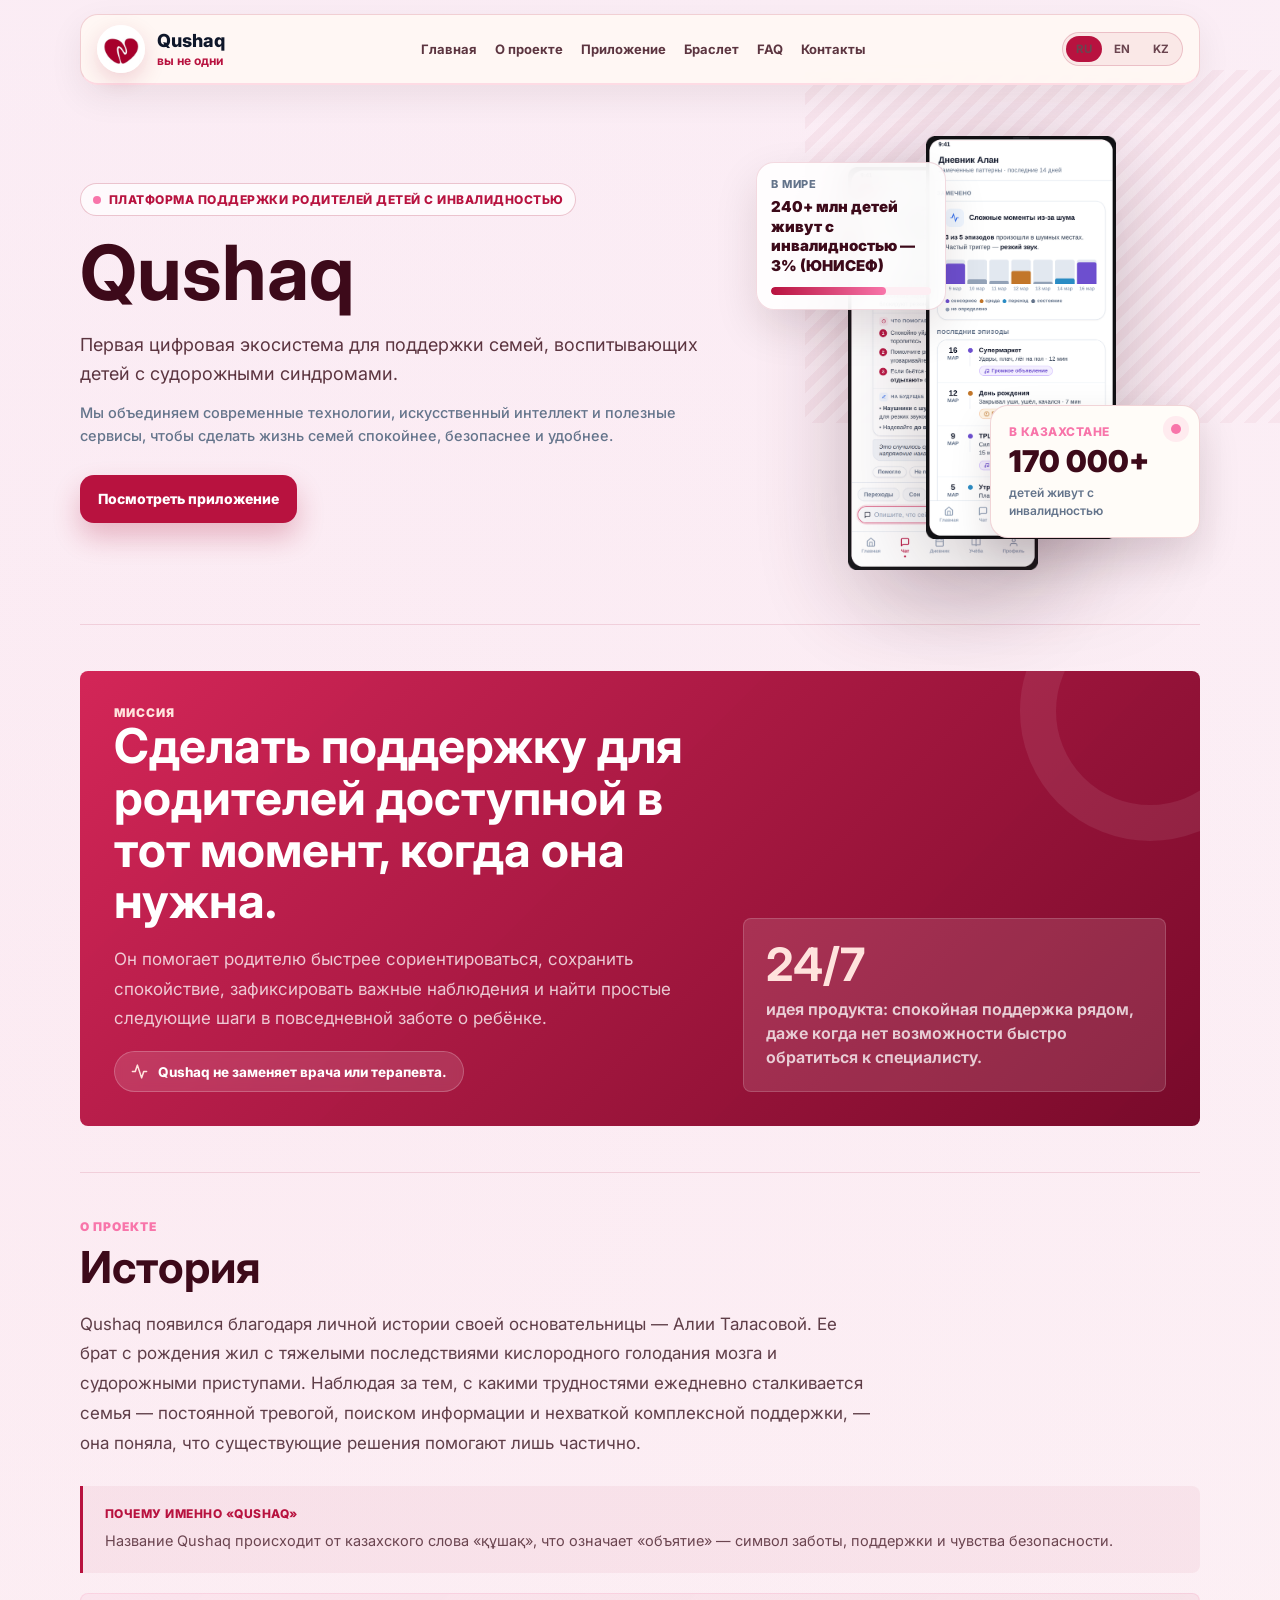
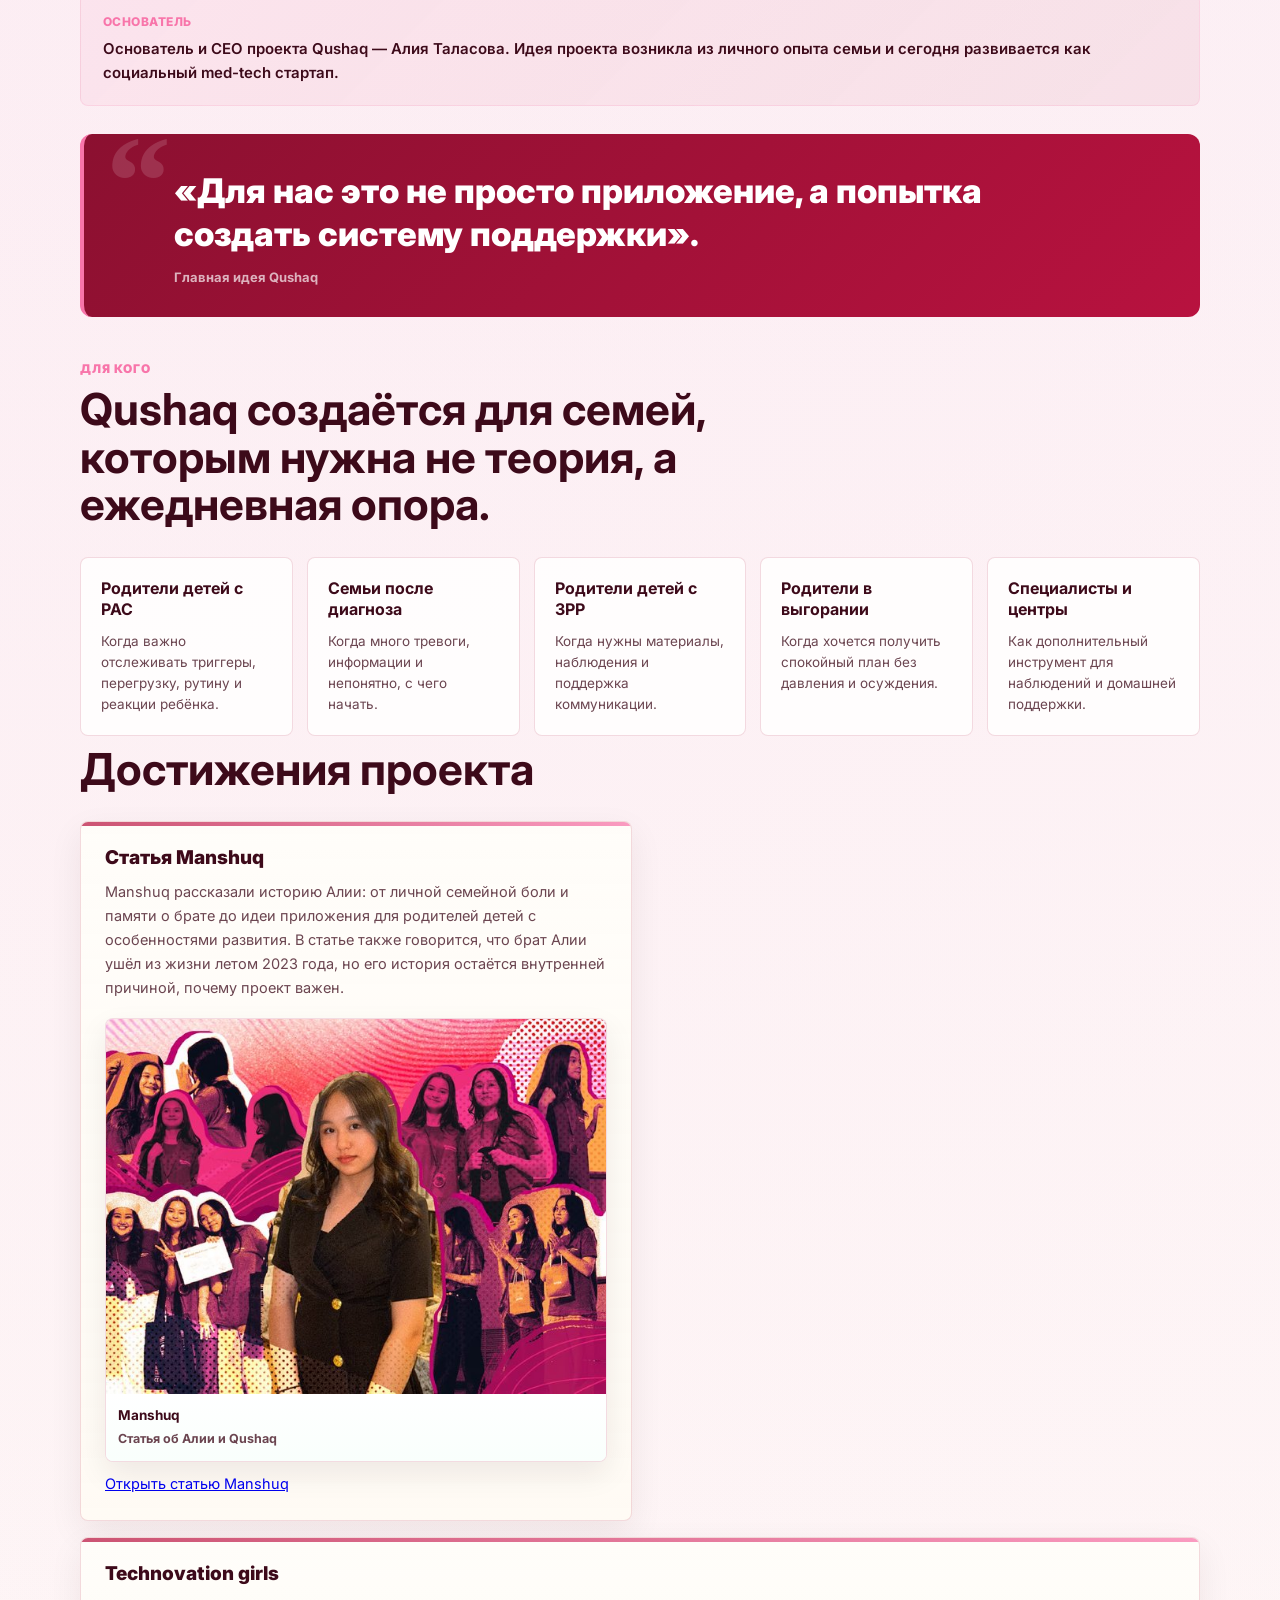
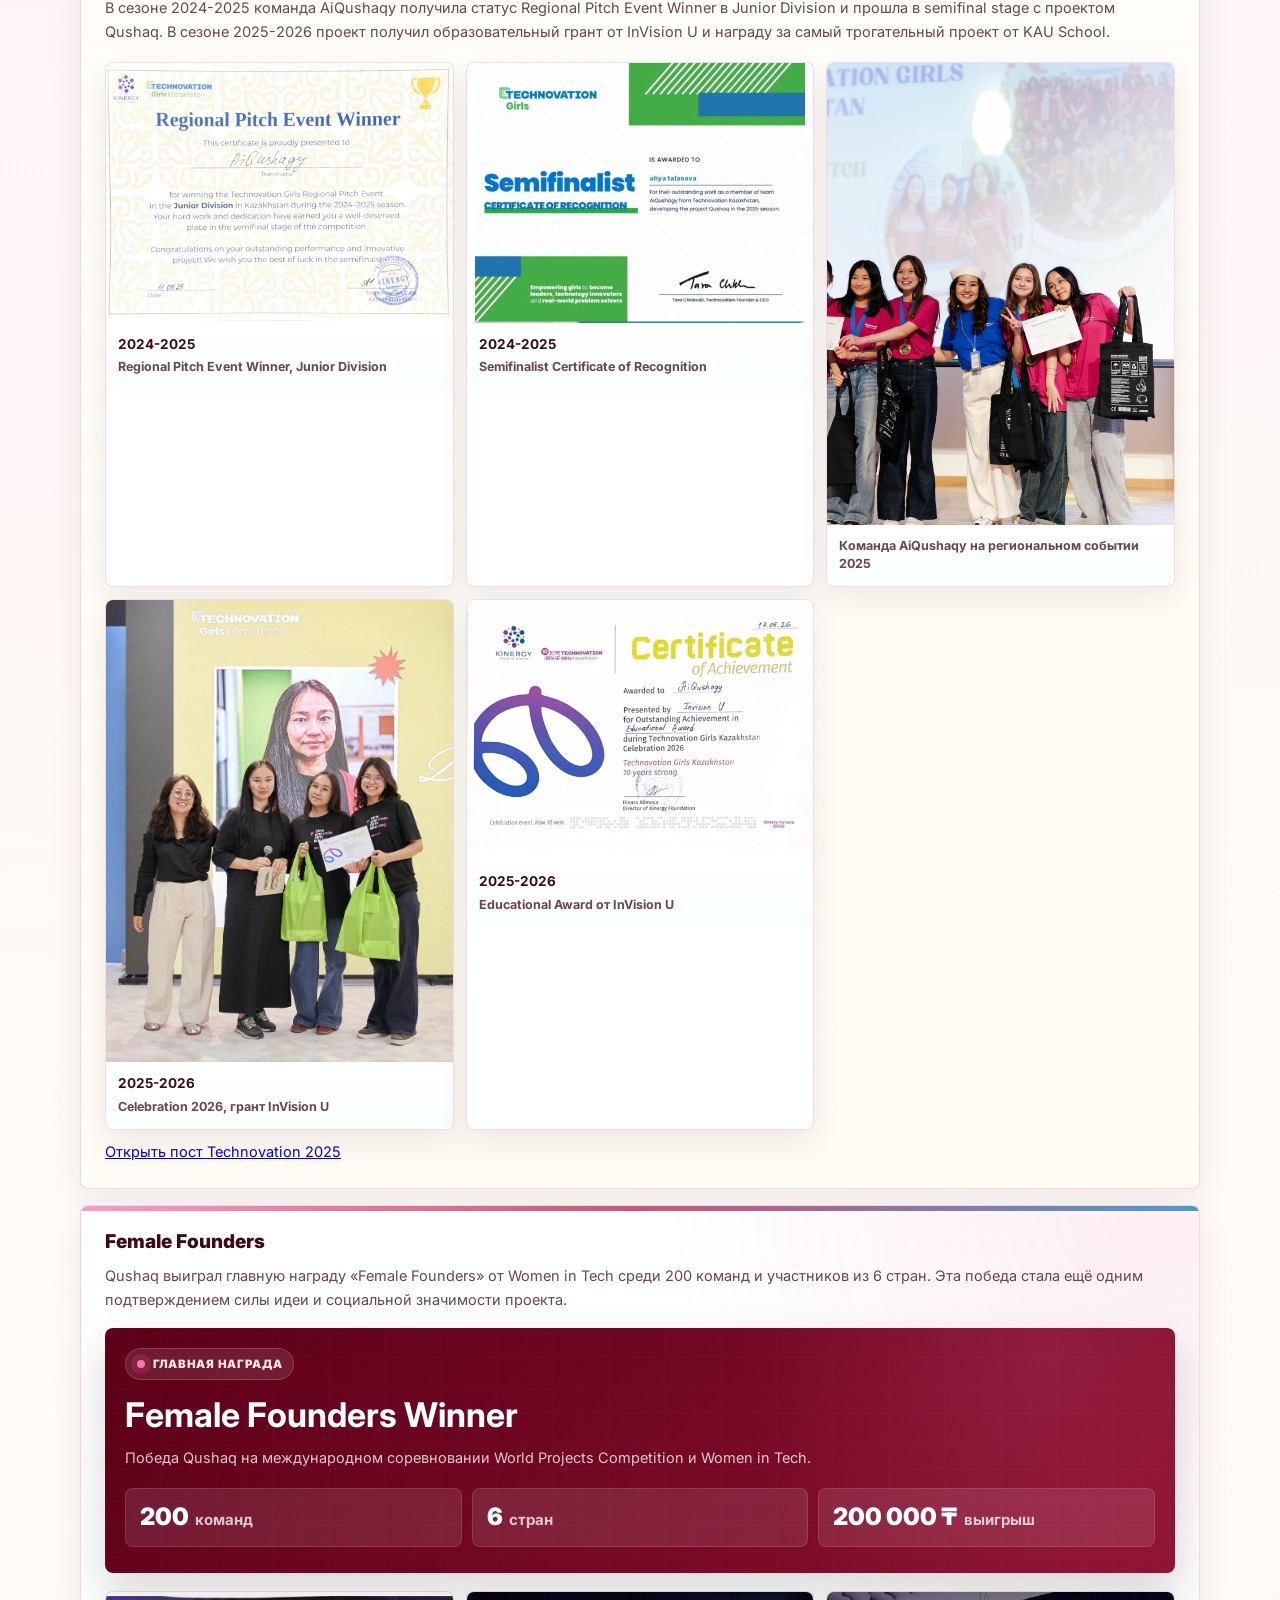
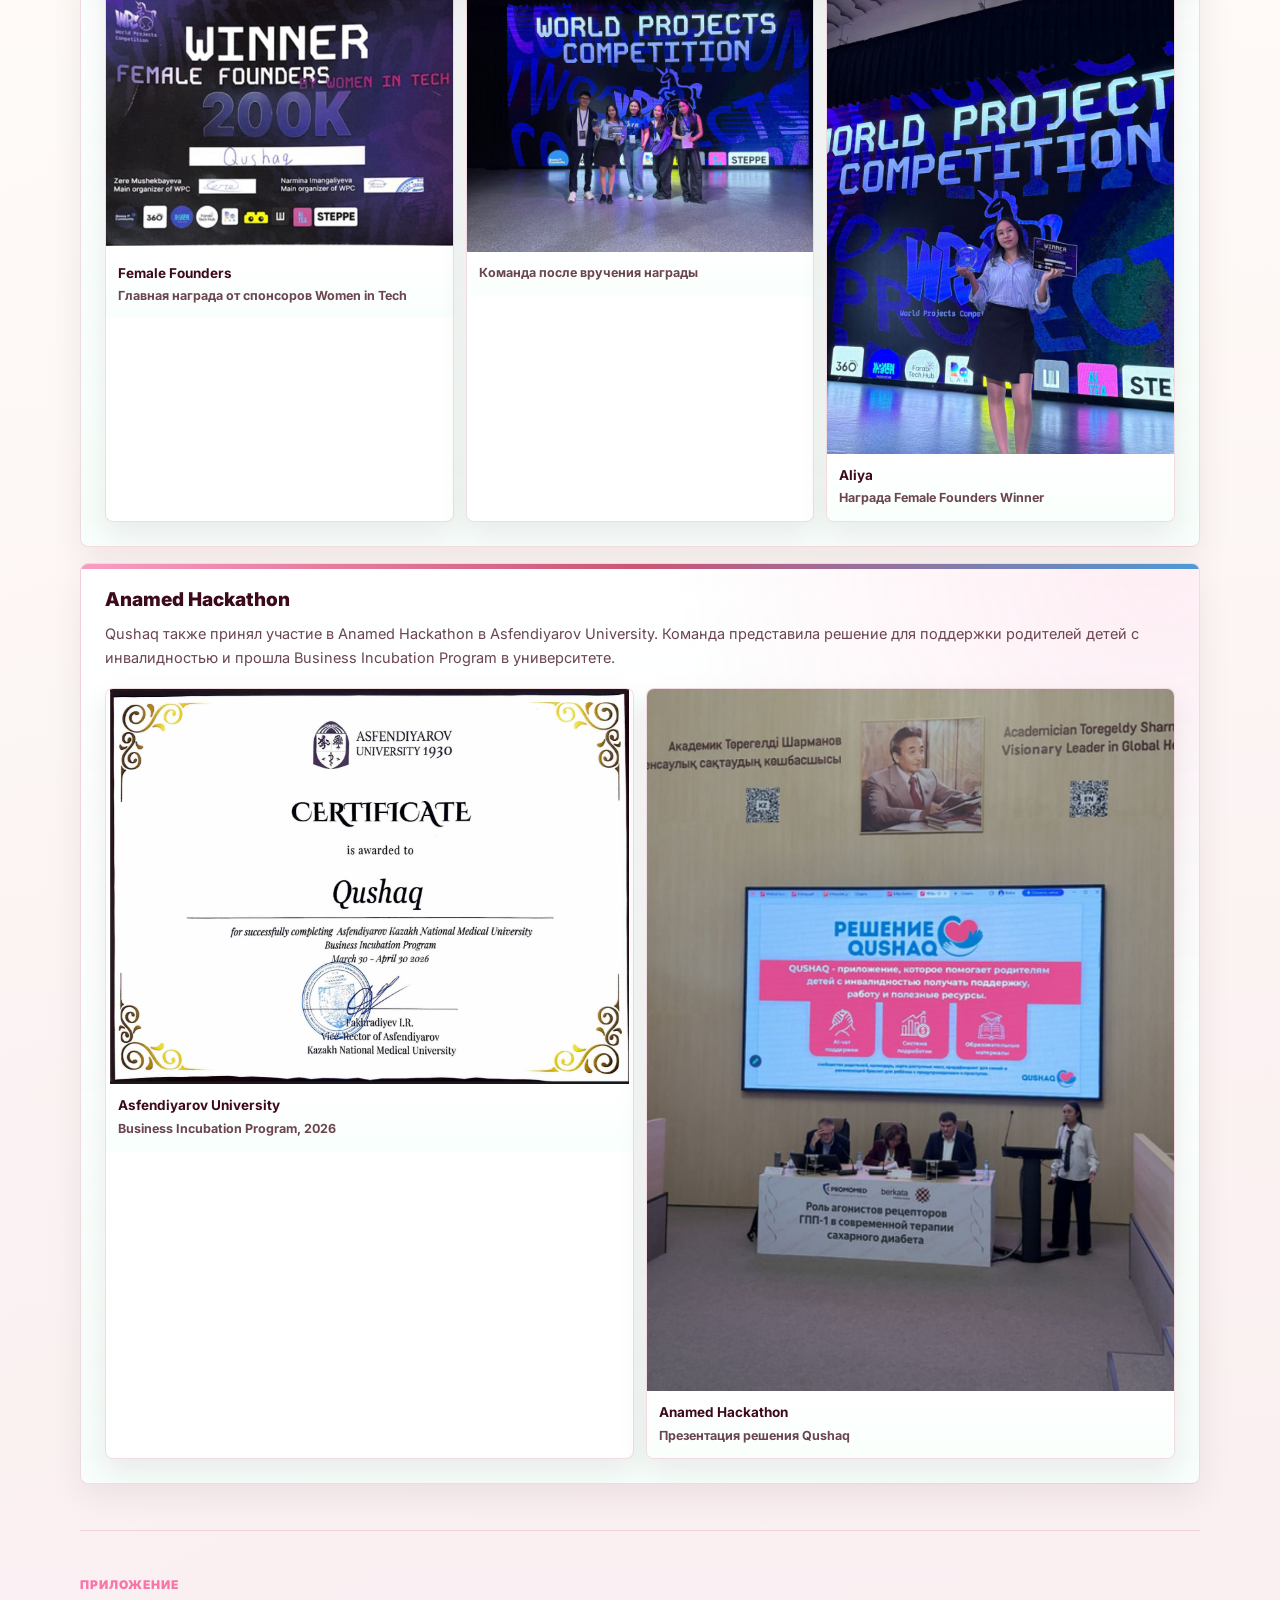
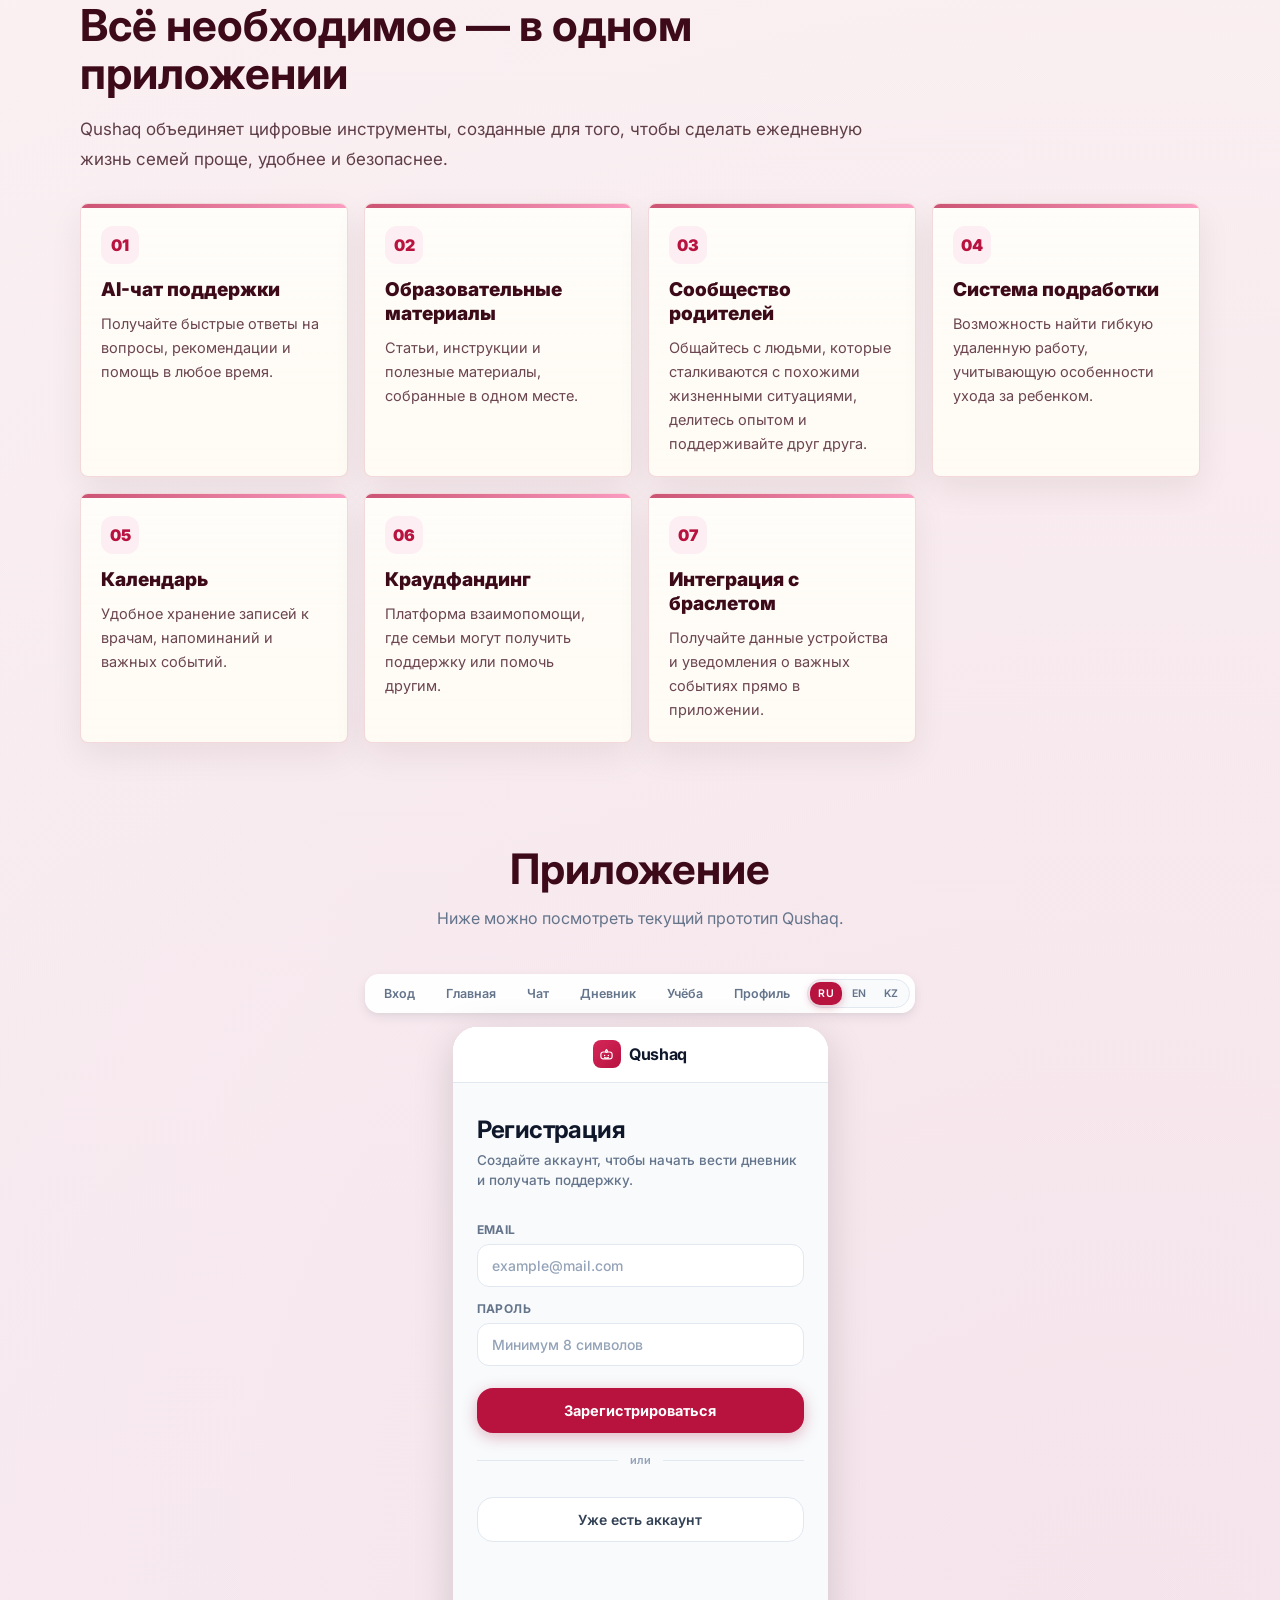
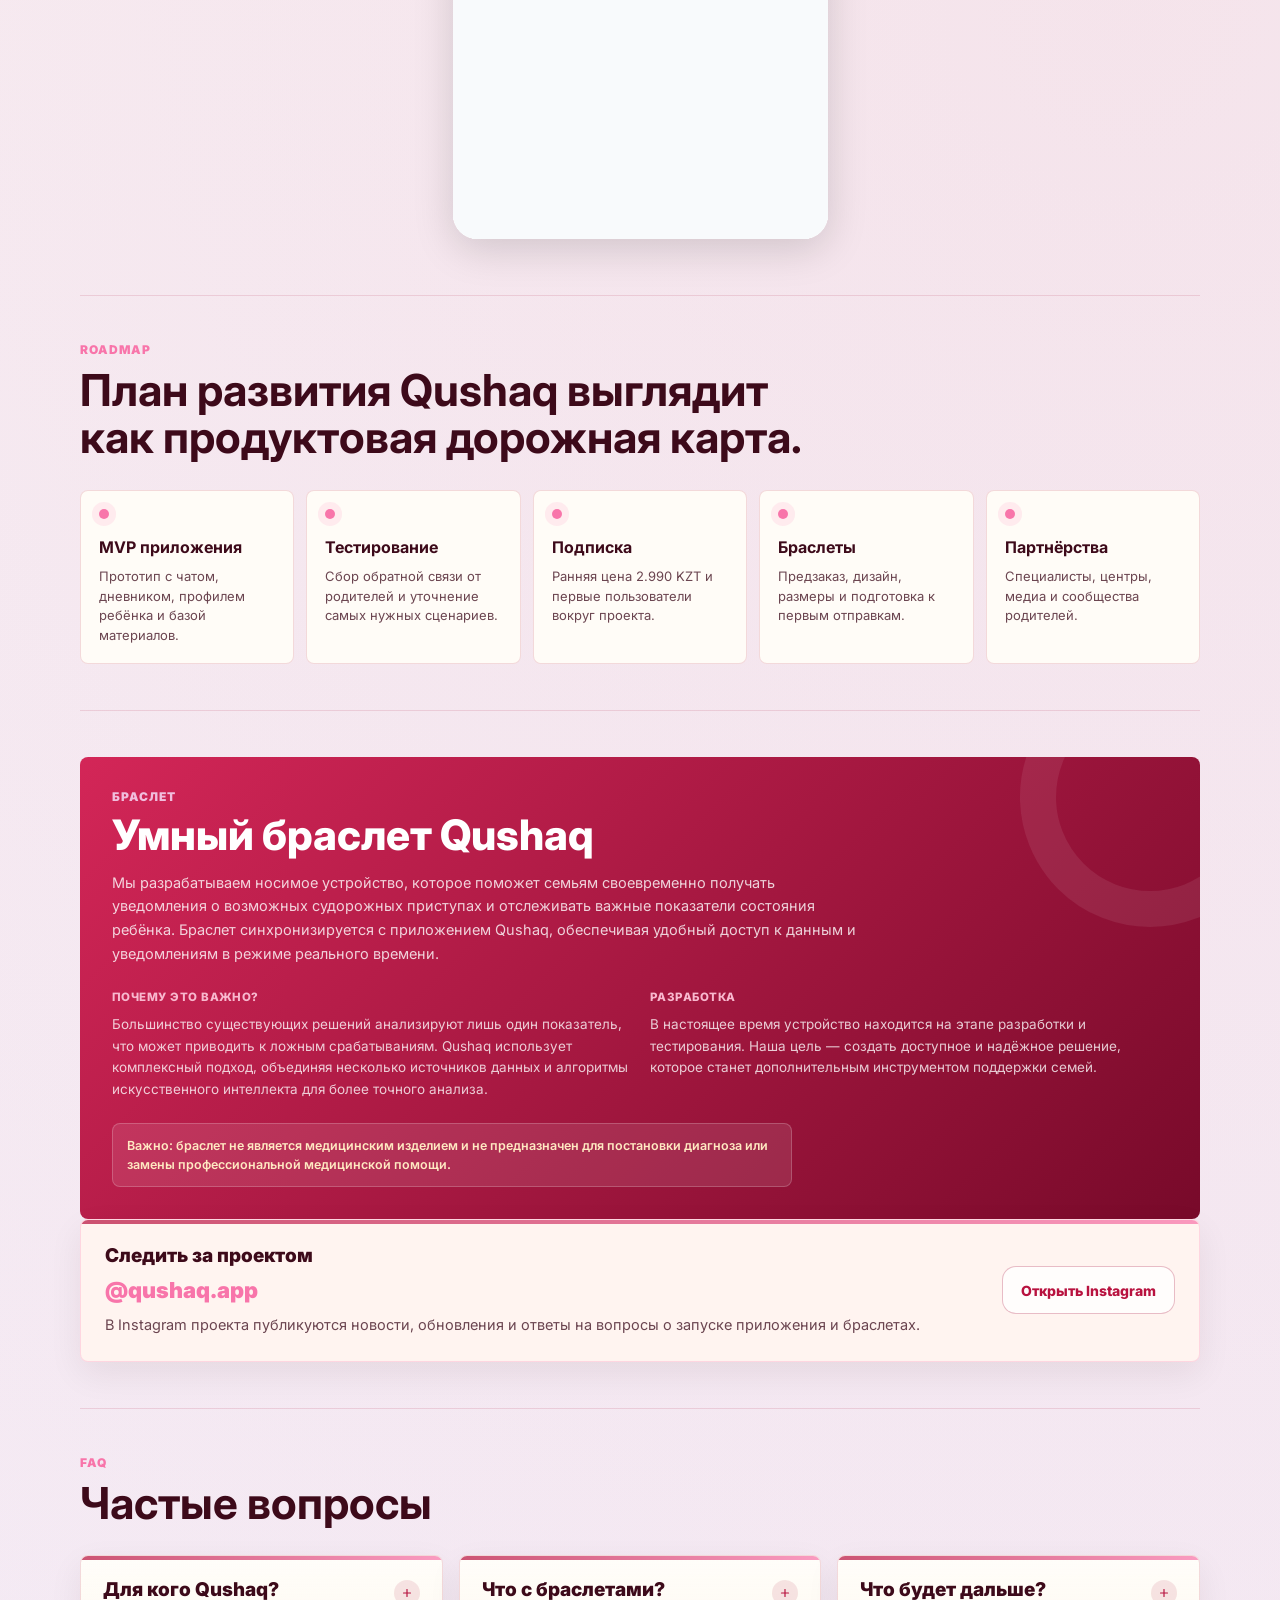
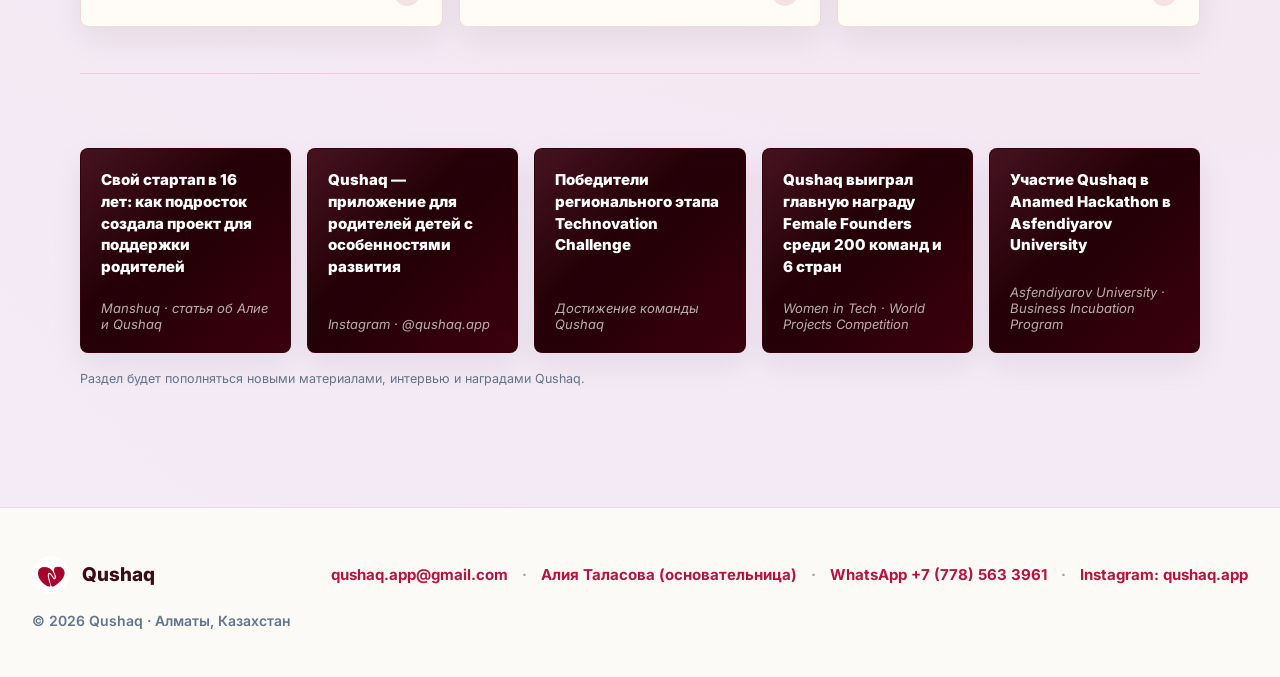
==== commit 9095cf21: "Add files via upload" ====
--- a/index.html
+++ b/index.html
@@ -80,7 +80,6 @@
         <p class="hero-copy-secondary" data-i18n="hero.copy_secondary">Мы объединяем современные технологии, искусственный интеллект и полезные сервисы, чтобы сделать жизнь семей спокойнее, безопаснее и удобнее.</p>
         <div class="hero-actions">
           <a class="primary-cta" href="#app" data-i18n="hero.cta_primary">Посмотреть приложение</a>
-          <a class="secondary-cta" href="#bracelet" data-i18n="hero.cta_secondary">Сделать предзаказ на браслеты</a>
         </div>
       </div>
       <div class="hero-visual" aria-label="Qushaq — приложение">
@@ -820,46 +819,6 @@
         <p class="bracelet-disclaimer" data-i18n="bracelet.disclaimer">Важно: браслет не является медицинским изделием…</p>
       </div>
 
-      <div class="bracelet-showcase" id="bracelet-preorder">
-        <div class="bracelet-preview" aria-label="Визуальный макет браслета Qushaq">
-          <div class="bracelet-chip one" data-i18n="preorder.chip1">teal + coral</div>
-          <div class="bracelet-ring"></div>
-          <div class="bracelet-chip two" data-i18n="preorder.chip2">Qushaq bracelet</div>
-        </div>
-        <form class="preorder-form" id="preorder-form">
-          <div class="card-title" data-i18n="preorder.form_title">Заявка на предзаказ</div>
-          <p class="card-copy" data-i18n="preorder.form_copy">Оставьте контакт, количество браслетов и пожелания.</p>
-          <div class="form-grid">
-            <div class="form-field">
-              <label for="order-name" data-i18n="preorder.name">Имя</label>
-              <input id="order-name" name="name" type="text" data-i18n-ph="preorder.name_ph" placeholder="Алия" required>
-            </div>
-            <div class="form-field">
-              <label for="order-contact" data-i18n="preorder.contact">Контакт</label>
-              <input id="order-contact" name="contact" type="text" data-i18n-ph="preorder.contact_ph" placeholder="@instagram или телефон" required>
-            </div>
-            <div class="form-field">
-              <label for="order-count" data-i18n="preorder.count">Количество</label>
-              <select id="order-count" name="count">
-                <option data-i18n="preorder.count_1">1 браслет</option>
-                <option data-i18n="preorder.count_2">2 браслета</option>
-                <option data-i18n="preorder.count_3">3 браслета</option>
-                <option data-i18n="preorder.count_4">4+ браслета</option>
-              </select>
-            </div>
-            <div class="form-field">
-              <label for="order-city" data-i18n="preorder.city">Город</label>
-              <input id="order-city" name="city" type="text" data-i18n-ph="preorder.city_ph" placeholder="Алматы">
-            </div>
-            <div class="form-field full">
-              <label for="order-note" data-i18n="preorder.note">Комментарий</label>
-              <textarea id="order-note" name="note" data-i18n-ph="preorder.note_ph" placeholder="Цвет, размер, вопрос или пожелание"></textarea>
-            </div>
-          </div>
-          <button class="primary-cta" type="submit" style="border:0;margin-top:16px;cursor:pointer" data-i18n="preorder.submit">Оставить заявку</button>
-          <div class="form-status" id="preorder-status" data-i18n="preorder.status">Спасибо. Заявка принята.</div>
-        </form>
-      </div>
       <div class="landing-card insta-card">
         <div>
           <div class="card-title" data-i18n="preorder.insta_title">Следить за проектом</div>
--- a/css/style.min.css
+++ b/css/style.min.css
@@ -1 +1 @@
-:root{--teal:#8873C9;--teal-2:#A692E5;--teal-bg:#F2EEFC;--amber:#D97706;--amber-2:#F59E0B;--amber-bg:#FFFBEB;--red:#C0392B;--red-2:#DC2626;--red-bg:#FEF2F2;--blue:#2563EB;--blue-bg:#EFF6FF;--purple:#5B21B6;--purple-bg:#F5F3FF;--orange:#EA580C;--orange-bg:#FFF7ED;--ink:#0F172A;--ink-2:#334155;--ink-3:#64748B;--ink-4:#94A3B8;--line:#E2E8F0;--line-2:#F1F5F9;--surface:#FFFFFF;--bg:#F8FAFC;--r-sm:8px;--r-md:12px;--r-lg:16px;--r-xl:20px;--sh-sm:0 1px 3px rgba(15,23,42,.06),0 1px 2px rgba(15,23,42,.04);--sh-md:0 4px 12px rgba(15,23,42,.08),0 2px 4px rgba(15,23,42,.04);--f:'Inter',-apple-system,sans-serif;--cat-сенс:#6D4FCF;--cat-сенс-bg:#F3EEFF;--cat-сенс-border:#D0BCFD;--cat-среда:#C2762A;--cat-среда-bg:#FFF4E5;--cat-среда-border:#F8CDAA;--cat-переход:#2B8CC4;--cat-переход-bg:#EAF5FF;--cat-переход-border:#A8D8F5;--cat-сост:#64748B;--cat-сост-bg:#F1F5F9;--cat-сост-border:#CBD5E1;--cat-none:#94A3B8;--cat-none-bg:#F8FAFC;--cat-none-border:#E2E8F0}*,::after,::before{box-sizing:border-box;margin:0;padding:0}body{margin:0;background:#fff;font-family:var(--f);overflow-x:hidden}.outer{display:flex;justify-content:center;align-items:center;height:100vh;background:#fff;flex-direction:column;gap:14px}.demo-nav{display:flex;gap:3px;background:rgba(255,255,255,.95);backdrop-filter:blur(12px);border-radius:14px;padding:5px;box-shadow:var(--sh-md);flex-wrap:wrap;justify-content:center}.demo-nav button{padding:7px 14px;border:none;background:0 0;border-radius:10px;font-family:var(--f);font-size:12.5px;font-weight:600;color:var(--ink-3);cursor:pointer;transition:all .18s;white-space:nowrap}.demo-nav button.on{background:var(--teal);color:#fff;box-shadow:0 2px 8px rgba(124,92,191,.3)}.demo-nav button:hover:not(.on){background:var(--teal-bg);color:var(--teal)}.phone{width:375px;height:812px;background:#fff;border-radius:24px;overflow:hidden;box-shadow:0 10px 40px rgba(0,0,0,.15);display:flex;flex-direction:column;position:relative}.notch{display:none}.splash{position:absolute;inset:0;z-index:300;background:linear-gradient(160deg,#4a3570 0,#8873c9 55%,#a692e5 100%);display:flex;flex-direction:column;align-items:center;justify-content:center;gap:16px;transition:opacity .6s ease,visibility .6s ease}.splash.hidden{opacity:0;visibility:hidden;pointer-events:none}.splash-icon{width:76px;height:76px;border-radius:24px;background:rgba(255,255,255,.18);border:1.5px solid rgba(255,255,255,.3);display:flex;align-items:center;justify-content:center;box-shadow:0 10px 40px rgba(0,0,0,.22)}.splash-icon svg{width:40px;height:40px}.splash-name{font-size:34px;font-weight:700;color:#fff;letter-spacing:-.03em}.splash-sub{font-size:15px;font-weight:500;color:rgba(255,255,255,.7)}.splash-dot{width:6px;height:6px;border-radius:50%;background:rgba(255,255,255,.5);animation:pulse 1.4s ease-in-out infinite}@keyframes pulse{0%,100%{opacity:.4;transform:scale(.8)}50%{opacity:1;transform:scale(1.2)}}.edit-child-btn{margin-top:14px;padding:9px 20px;background:0 0;border:1.5px solid var(--line);border-radius:20px;font-family:var(--f);font-size:12.5px;font-weight:600;color:var(--ink-3);cursor:pointer;transition:all .15s}.edit-child-btn:hover{border-color:var(--teal);color:var(--teal);background:var(--teal-bg)}.onboard{position:absolute;inset:0;z-index:250;background:#fff;display:none;flex-direction:column;overflow-y:auto}.onboard.active{display:flex}.onboard-header{padding:28px 24px 0;display:flex;flex-direction:column;align-items:center;gap:10px}.onboard-icon{width:60px;height:60px;border-radius:20px;background:linear-gradient(135deg,var(--teal-2),var(--teal));display:flex;align-items:center;justify-content:center;box-shadow:0 6px 20px rgba(124,92,191,.28)}.onboard-icon svg{width:32px;height:32px}.onboard-title{font-size:22px;font-weight:700;color:var(--ink);letter-spacing:-.02em;text-align:center;margin-top:4px}.onboard-sub{font-size:13.5px;font-weight:500;color:var(--ink-3);text-align:center;line-height:1.5}.onboard-body{padding:24px 22px 32px;display:flex;flex-direction:column;gap:16px}.ob-field{display:flex;flex-direction:column;gap:6px}.ob-label{font-size:12px;font-weight:700;color:var(--ink-3);letter-spacing:.05em;text-transform:uppercase}.ob-input{padding:12px 14px;border:1.5px solid var(--line);border-radius:var(--r-md);font-family:var(--f);font-size:15px;color:var(--ink);background:var(--surface);outline:0;transition:border-color .15s}.ob-input:focus{border-color:var(--teal-2)}.ob-row{display:flex;gap:10px}.ob-row .ob-field{flex:1}.ob-gender-row{display:flex;gap:8px}.ob-gender-btn{flex:1;padding:11px 8px;border:1.5px solid var(--line);border-radius:var(--r-md);background:var(--surface);font-family:var(--f);font-size:13px;font-weight:600;color:var(--ink-3);cursor:pointer;text-align:center;transition:all .15s}.ob-gender-btn.on{border-color:var(--teal);background:var(--teal-bg);color:var(--teal)}.ob-diag-wrap{display:flex;flex-wrap:wrap;gap:8px}.ob-diag-chip{padding:7px 13px;border:1.5px solid var(--line);border-radius:20px;font-family:var(--f);font-size:12.5px;font-weight:600;color:var(--ink-3);cursor:pointer;transition:all .15s;background:var(--surface)}.ob-diag-chip.on{border-color:var(--teal);background:var(--teal-bg);color:var(--teal)}.ob-note{font-size:11.5px;color:var(--ink-4);font-weight:500;line-height:1.5}.ob-btn{width:100%;padding:15px;background:var(--teal);border:none;border-radius:var(--r-lg);font-family:var(--f);font-size:15px;font-weight:700;color:#fff;cursor:pointer;box-shadow:0 4px 16px rgba(124,92,191,.3);transition:background .15s;margin-top:4px}.ob-btn:hover{background:var(--teal-2)}.screen{display:none;flex-direction:column;flex:1;overflow:hidden;padding-top:0}.screen.active{display:flex}.sbar{height:18px;padding:0 18px;flex-shrink:0;display:flex;align-items:center;justify-content:space-between}.sbar-time{font-size:12px;font-weight:700;color:var(--ink)}.sbar-icons{display:flex;gap:5px;align-items:center}.sbar-icons svg{width:14px;height:14px}.nav{display:flex;justify-content:space-around;padding:8px 0 16px;border-top:1px solid var(--line);background:rgba(255,255,255,.98);backdrop-filter:blur(10px);flex-shrink:0}.ni{display:flex;flex-direction:column;align-items:center;gap:3px;cursor:pointer;padding:3px 11px;border-radius:10px;transition:background .15s;-webkit-tap-highlight-color:transparent;min-width:0}.ni:active{background:var(--teal-bg)}.ni svg{width:20px;height:20px;stroke:var(--ink-4);transition:stroke .15s;flex-shrink:0}.ni-label{font-size:9.5px;font-weight:600;color:var(--ink-4);transition:color .15s;white-space:nowrap}.ni.on svg{stroke:var(--teal)}.ni.on .ni-label{color:var(--teal)}.ni-pip{width:4px;height:4px;border-radius:50%;background:var(--teal);display:none}.ni.on .ni-pip{display:block}.scroll-y{flex:1;overflow-y:auto}.scroll-y::-webkit-scrollbar{display:none}.sec-label{font-size:11.5px;font-weight:700;color:var(--ink-3);letter-spacing:.06em;text-transform:uppercase;margin:20px 0 9px}.screen-hdr{padding:13px 18px 14px;background:var(--surface);border-bottom:1px solid var(--line);flex-shrink:0}.screen-hdr h2{font-size:18px;font-weight:700;color:var(--ink);letter-spacing:-.01em}.screen-hdr p{font-size:12.5px;font-weight:500;color:var(--ink-3);margin-top:3px}.crisis-overlay{position:absolute;inset:0;z-index:200;background:#fff9f9;display:none;flex-direction:column;padding-top:32px}.crisis-overlay.open{display:flex}.crisis-hdr{background:var(--red-2);padding:13px 18px 15px;display:flex;align-items:center;justify-content:space-between;flex-shrink:0}.crisis-hdr-title{font-size:15px;font-weight:700;color:#fff;display:flex;align-items:center;gap:8px}.crisis-hdr-title svg{width:18px;height:18px;stroke:#fff}.crisis-close-btn{width:32px;height:32px;border-radius:50%;background:rgba(255,255,255,.2);border:1.5px solid rgba(255,255,255,.4);cursor:pointer;display:flex;align-items:center;justify-content:center;font-size:16px;font-weight:600;color:#fff;transition:background .15s}.crisis-close-btn:hover{background:rgba(255,255,255,.3)}.crisis-body{flex:1;overflow-y:auto;padding:16px 16px 24px}.crisis-body::-webkit-scrollbar{display:none}.crisis-subtitle{font-size:11.5px;font-weight:700;color:var(--ink-3);letter-spacing:.06em;text-transform:uppercase;margin-bottom:12px}.crisis-step{display:flex;gap:12px;align-items:flex-start;background:var(--surface);border:1px solid var(--line);border-radius:var(--r-lg);padding:13px 14px;margin-bottom:9px;box-shadow:var(--sh-sm)}.crisis-num{width:32px;height:32px;border-radius:50%;background:var(--red-2);color:#fff;font-size:14px;font-weight:700;display:flex;align-items:center;justify-content:center;flex-shrink:0}.crisis-step-title{font-size:14px;font-weight:700;color:var(--ink);margin-bottom:4px}.crisis-step-desc{font-size:12.5px;font-weight:500;color:var(--ink-2);line-height:1.55}.crisis-note{background:var(--amber-bg);border:1px solid #fcd34d;border-radius:var(--r-md);padding:11px 13px;margin-top:4px;font-size:12.5px;font-weight:500;color:#78350f;line-height:1.55}.crisis-log-btn{width:100%;margin-top:12px;padding:13px;background:var(--surface);border:1.5px solid var(--line);border-radius:var(--r-lg);font-family:var(--f);font-size:13.5px;font-weight:600;color:var(--teal);cursor:pointer;text-align:center;transition:background .15s}.crisis-log-btn:hover{background:var(--teal-bg)}.crisis-gotit-btn{width:100%;margin-top:8px;padding:13px;background:var(--red-2);border:none;border-radius:var(--r-lg);font-family:var(--f);font-size:13.5px;font-weight:700;color:#fff;cursor:pointer;text-align:center;transition:background .15s}.crisis-gotit-btn:hover{background:#b91c1c}.home-body{flex:1;overflow-y:auto;padding:0;display:flex;flex-direction:column;background:var(--bg)}.home-body::-webkit-scrollbar{display:none}.home-topbar{display:flex;align-items:center;gap:10px;padding:12px 20px 10px;background:var(--surface);flex-shrink:0}.home-topbar-logo{display:flex;align-items:center;gap:9px;flex-shrink:0}.home-topbar-right{display:flex;align-items:center;gap:8px;margin-left:auto;min-width:0;flex:1;justify-content:flex-end}.home-topbar-logo-icon{width:34px;height:34px;border-radius:10px;background:linear-gradient(135deg,var(--teal-2),var(--teal));display:flex;align-items:center;justify-content:center}.home-topbar-logo-icon svg{width:19px;height:19px}.home-topbar-name{font-size:17px;font-weight:700;color:var(--ink);letter-spacing:-.02em}.home-topbar-notif{width:34px;height:34px;border-radius:10px;background:var(--bg);display:flex;align-items:center;justify-content:center;cursor:pointer;border:1px solid var(--line)}.home-topbar-notif svg{width:17px;height:17px;stroke:var(--ink-3)}.home-topbar-child{display:flex;align-items:center;gap:6px;background:var(--bg);border:1px solid var(--line);border-radius:12px;padding:5px 8px 5px 6px;cursor:pointer;transition:background .15s;min-width:0;max-width:250px;flex:1}.home-topbar-child:hover{background:var(--line-2)}.home-topbar-child-copy{min-width:0;flex:1}.home-child-ava-sm{font-size:18px;line-height:1;flex-shrink:0}.home-child-name-sm{font-size:11.5px;font-weight:700;color:var(--ink);white-space:nowrap;overflow:hidden;text-overflow:ellipsis}.home-child-sub-sm{font-size:10px;font-weight:500;color:var(--ink-4);display:-webkit-box;-webkit-line-clamp:2;-webkit-box-orient:vertical;overflow:hidden;line-height:1.2;max-width:150px}.home-child-change-sm{font-size:10px;font-weight:700;color:var(--teal);margin-left:2px;white-space:nowrap;flex-shrink:0}.home-child-card{margin:14px 18px 0;background:var(--surface);border:1px solid var(--line);border-radius:var(--r-lg);padding:13px 16px;display:flex;align-items:center;gap:12px;box-shadow:var(--sh-sm)}.home-child-ava{width:44px;height:44px;border-radius:50%;background:linear-gradient(135deg,#ffcf6e,#f59e0b);display:flex;align-items:center;justify-content:center;font-size:24px;flex-shrink:0}.home-child-info{flex:1}.home-child-name{font-size:15px;font-weight:700;color:var(--ink)}.home-child-sub{font-size:12px;font-weight:500;color:var(--ink-3);margin-top:2px}.home-child-change{font-size:11.5px;font-weight:600;color:var(--teal);cursor:pointer;flex-shrink:0}.home-heading-wrap{padding:24px 20px 6px}.home-heading{font-size:22px;font-weight:700;color:var(--ink);letter-spacing:-.025em;line-height:1.25}.home-heading-sub{font-size:13.5px;font-weight:500;color:var(--ink-3);margin-top:5px;line-height:1.5}.home-primary-wrap{padding:18px 18px 0;display:flex;flex-direction:column;gap:12px}.home-crisis-btn{background:linear-gradient(145deg,#dc2626 0,#b91c1c 100%);border-radius:20px;padding:22px 20px;cursor:pointer;box-shadow:0 6px 24px rgba(220,38,38,.35),0 2px 8px rgba(220,38,38,.2);display:flex;align-items:center;gap:16px;transition:transform .15s cubic-bezier(.34,1.56,.64,1),box-shadow .15s;-webkit-tap-highlight-color:transparent;border:none;width:100%;text-align:left;position:relative;overflow:hidden}.home-crisis-btn::before{content:'';position:absolute;inset:0;background:linear-gradient(135deg,rgba(255,255,255,.12) 0,transparent 60%);border-radius:20px}.home-crisis-btn:hover{transform:translateY(-2px);box-shadow:0 10px 32px rgba(220,38,38,.4),0 4px 12px rgba(220,38,38,.25)}.home-crisis-btn:active{transform:scale(.97)}.home-crisis-icon{width:52px;height:52px;border-radius:16px;flex-shrink:0;background:rgba(255,255,255,.2);border:1.5px solid rgba(255,255,255,.3);display:flex;align-items:center;justify-content:center}.home-crisis-icon svg{width:28px;height:28px;stroke:#fff}.home-crisis-text{flex:1;position:relative}.home-crisis-label{font-size:10.5px;font-weight:700;color:rgba(255,255,255,.7);letter-spacing:.09em;text-transform:uppercase;margin-bottom:4px}.home-crisis-title{font-size:19px;font-weight:700;color:#fff;letter-spacing:-.02em;line-height:1.2}.home-crisis-sub{font-size:12.5px;font-weight:500;color:rgba(255,255,255,.75);margin-top:4px;line-height:1.4}.home-crisis-arrow{width:36px;height:36px;border-radius:50%;flex-shrink:0;position:relative;background:rgba(255,255,255,.18);display:flex;align-items:center;justify-content:center}.home-crisis-arrow svg{width:18px;height:18px;stroke:#fff}.home-chat-btn{background:linear-gradient(145deg,#8873c9 0,#6650a0 100%);border:none;border-radius:18px;padding:18px 18px;cursor:pointer;box-shadow:0 4px 16px rgba(124,92,191,.3);display:flex;align-items:center;gap:14px;transition:transform .15s,box-shadow .15s;-webkit-tap-highlight-color:transparent;width:100%;text-align:left}.home-chat-btn:hover{transform:translateY(-1px);box-shadow:0 8px 24px rgba(124,92,191,.4)}.home-chat-btn:active{transform:scale(.98)}.home-chat-icon{width:46px;height:46px;border-radius:14px;flex-shrink:0;background:rgba(255,255,255,.18);border:1.5px solid rgba(255,255,255,.25);display:flex;align-items:center;justify-content:center}.home-chat-icon svg{width:24px;height:24px;stroke:#fff}.home-chat-text{flex:1}.home-chat-title{font-size:17px;font-weight:700;color:#fff;letter-spacing:-.01em}.home-chat-sub{font-size:12.5px;font-weight:500;color:rgba(255,255,255,.8);margin-top:3px}.home-chat-arrow{width:32px;height:32px;border-radius:50%;background:rgba(255,255,255,.18);display:flex;align-items:center;justify-content:center;flex-shrink:0}.home-chat-arrow svg{width:16px;height:16px;stroke:#fff}.home-last-ep{background:var(--surface);border:1px solid var(--line);border-radius:var(--r-lg);padding:14px 16px;box-shadow:var(--sh-sm)}.home-last-ep-header{display:flex;align-items:center;justify-content:space-between;margin-bottom:6px}.home-last-ep-title{font-size:11px;font-weight:700;color:var(--ink-3);letter-spacing:.06em;text-transform:uppercase}.home-last-ep-badge{font-size:14px}.home-last-ep-text{font-size:14px;font-weight:600;color:var(--ink);line-height:1.4;margin-bottom:12px}.home-last-ep-btn{width:100%;padding:10px;border:none;background:var(--teal-bg);border-radius:var(--r-md);font-family:var(--f);font-size:13px;font-weight:700;color:var(--teal);cursor:pointer;transition:background .15s;text-align:center}.home-last-ep-btn:hover{background:#d9cff5}.home-last-ep-btn:active{transform:scale(.98)}.home-divider{margin:26px 20px 0;display:flex;align-items:center;gap:12px}.home-divider-line{flex:1;height:1px;background:var(--line)}.home-divider-label{font-size:11px;font-weight:700;color:var(--ink-4);letter-spacing:.07em;text-transform:uppercase;white-space:nowrap}.home-secondary-wrap{padding:14px 18px 30px;display:flex;flex-direction:column;gap:8px}.home-sec-btn{display:flex;align-items:center;gap:13px;background:var(--surface);border:1px solid var(--line);border-radius:var(--r-lg);padding:13px 15px;cursor:pointer;transition:background .14s,box-shadow .14s;-webkit-tap-highlight-color:transparent}.home-sec-btn:hover{background:var(--line-2);box-shadow:var(--sh-sm)}.home-sec-btn:active{transform:scale(.99)}.home-sec-icon{width:36px;height:36px;border-radius:10px;flex-shrink:0;display:flex;align-items:center;justify-content:center}.home-sec-icon svg{width:17px;height:17px}.home-sec-title{font-size:14px;font-weight:650;color:var(--ink);flex:1}.home-sec-sub{font-size:11.5px;font-weight:500;color:var(--ink-3)}.home-sec-arrow svg{width:15px;height:15px;stroke:var(--ink-4);flex-shrink:0}.home-observe-card{margin:12px 18px 0;background:#f8f5ff;border:1.5px solid #e9ddfe;border-radius:var(--r-lg);padding:14px 16px;box-shadow:var(--sh-sm);display:none}.home-observe-card.visible{display:block}.home-observe-header{display:flex;align-items:center;gap:8px;margin-bottom:7px}.home-observe-icon{width:28px;height:28px;border-radius:8px;flex-shrink:0;background:#7c3aed;display:flex;align-items:center;justify-content:center}.home-observe-icon svg{width:14px;height:14px;stroke:#fff}.home-observe-title{font-size:11px;font-weight:700;color:var(--purple);letter-spacing:.06em;text-transform:uppercase}.home-observe-text{font-size:13.5px;font-weight:600;color:var(--ink);line-height:1.45;margin-bottom:11px}.home-observe-text.muted{font-size:13px;font-weight:500;color:var(--ink-3)}.home-observe-btn{width:100%;padding:9px;border:none;background:rgba(124,58,237,.08);border:1px solid rgba(124,58,237,.18);border-radius:var(--r-md);font-family:var(--f);font-size:13px;font-weight:700;color:#6d28d9;cursor:pointer;transition:background .15s,border-color .15s;text-align:center}.home-observe-btn:hover{background:rgba(124,58,237,.12);border-color:rgba(124,58,237,.28)}.home-observe-btn:active{transform:scale(.98)}.chat-sticky{flex-shrink:0;background:var(--surface)}.chat-header{display:flex;align-items:center;justify-content:space-between;padding:7px 12px 8px;border-bottom:1px solid var(--line);gap:8px}.chat-header-left{display:flex;align-items:center;gap:8px;flex-shrink:0}.assistant-avatar{width:34px;height:34px;border-radius:50%;flex-shrink:0;background:linear-gradient(135deg,var(--teal-2),var(--teal));display:flex;align-items:center;justify-content:center;box-shadow:0 2px 6px rgba(124,92,191,.28);position:relative}.assistant-avatar::after{content:'';position:absolute;bottom:1px;right:1px;width:9px;height:9px;border-radius:50%;background:#22c55e;border:2px solid #fff}.assistant-avatar svg{width:18px;height:18px}.assistant-title{font-size:13.5px;font-weight:700;color:var(--ink)}.assistant-sub{font-size:11px;font-weight:500;color:var(--teal);margin-top:1px}.ctx-pill{display:flex;align-items:center;gap:6px;background:var(--teal-bg);border:1.5px solid #d9cff5;border-radius:12px;padding:5px 10px 5px 8px;min-width:0;max-width:230px;cursor:pointer;transition:background .15s}.ctx-pill:hover{background:#eae3fa}.ctx-pill-copy{min-width:0}.ctx-emoji{font-size:16px;line-height:1;flex-shrink:0}.ctx-name{font-size:12px;font-weight:700;color:var(--ink);display:block;white-space:nowrap;overflow:hidden;text-overflow:ellipsis}.ctx-tag{font-size:10px;font-weight:600;color:var(--teal);display:block;white-space:nowrap;overflow:hidden;text-overflow:ellipsis}.msgs-scroll{flex:1;overflow-y:auto;display:flex;flex-direction:column;min-height:0}.msgs-scroll::-webkit-scrollbar{display:none}.msgs{padding:10px 12px 6px;display:flex;flex-direction:column;align-items:stretch;flex-grow:1;justify-content:flex-start}.msg-time-label{align-self:center;font-size:10px;font-weight:600;color:var(--ink-4);background:var(--line-2);border:1px solid var(--line);padding:3px 10px;border-radius:20px;margin:0 0 8px}.msg-row{display:flex;flex-direction:row;align-items:flex-end;gap:7px;margin-bottom:3px;align-self:flex-start;max-width:80%;margin-right:auto;margin-left:0}.msg-row.user{flex-direction:row-reverse;align-self:flex-end;max-width:80%;margin-left:auto;margin-right:0}.msg-av{width:24px;height:24px;border-radius:50%;flex-shrink:0;background:linear-gradient(135deg,var(--teal-2),var(--teal));display:flex;align-items:center;justify-content:center;margin-bottom:2px}.msg-av svg{width:11px;height:11px}.bubble{padding:8px 12px;font-size:13px;line-height:1.5;font-weight:500;animation:bpop .2s cubic-bezier(.34,1.56,.64,1) both}@keyframes bpop{from{opacity:0;transform:scale(.9) translateY(4px)}to{opacity:1;transform:none}}.bubble.assistant{background:var(--surface);color:var(--ink);border:1px solid var(--line);border-radius:4px 16px 16px 16px;box-shadow:var(--sh-sm)}.bubble.user{background:var(--teal);color:#fff;border-radius:16px 16px 4px 16px;box-shadow:0 2px 6px rgba(124,92,191,.24)}.clear-chat-btn{width:30px;height:30px;border-radius:8px;background:0 0;border:1.5px solid var(--line);display:flex;align-items:center;justify-content:center;cursor:pointer;transition:all .15s;flex-shrink:0;opacity:.72}.clear-chat-btn svg{width:14px;height:14px;stroke:var(--ink-4)}.clear-chat-btn:hover{background:var(--red-bg);border-color:#fecaca}.clear-chat-btn:hover svg{stroke:var(--red-2)}.copy-btn{display:flex;align-items:center;gap:4px;background:0 0;border:none;padding:4px 8px;font-family:var(--f);font-size:11px;font-weight:600;color:var(--ink-4);cursor:pointer;transition:color .15s}.copy-btn svg{width:11px;height:11px;stroke:var(--ink-4);transition:stroke .15s}.copy-btn:hover{color:var(--teal)}.copy-btn:hover svg{stroke:var(--teal)}.copy-btn.copied{color:var(--teal)}.copy-btn.copied svg{stroke:var(--teal)}.msg-meta-dur{font-size:10px;font-weight:500;color:var(--ink-4);margin-left:2px}.msg-meta.right{justify-content:flex-end;padding:0 2px}.msg-meta-time{font-size:10px;font-weight:600;color:var(--ink-4)}.msg-meta-check{font-size:11px;color:var(--teal-2)}.detect-card{align-self:flex-start;margin:2px 0 6px 31px;background:var(--purple-bg);border:1.5px solid #ddd6fe;border-radius:var(--r-md);padding:6px 11px;display:flex;align-items:center;gap:8px;animation:bpop .22s .04s both}.detect-icon{width:22px;height:22px;border-radius:6px;background:#ede9fe;flex-shrink:0;display:flex;align-items:center;justify-content:center}.detect-icon svg{width:11px;height:11px;stroke:var(--purple)}.detect-label{font-size:9.5px;font-weight:700;color:var(--purple);letter-spacing:.05em;text-transform:uppercase;margin-bottom:1px}.detect-value{font-size:11.5px;font-weight:700;color:#3b0764}.response-card{align-self:flex-start;margin:2px 0 6px 31px;background:var(--surface);border:1px solid var(--line);border-radius:var(--r-lg);overflow:hidden;box-shadow:var(--sh-sm);animation:bpop .22s .08s both;max-width:calc(100% - 43px)}.rc-section{padding:8px 12px;border-bottom:1px solid var(--line-2)}.rc-section:last-child{border-bottom:none}.rc-section-head{display:flex;align-items:center;gap:6px;margin-bottom:6px}.rc-section-icon{width:18px;height:18px;border-radius:5px;display:flex;align-items:center;justify-content:center;flex-shrink:0}.rc-section-icon svg{width:9px;height:9px}.rc-section-title{font-size:9.5px;font-weight:700;color:var(--ink-3);letter-spacing:.05em;text-transform:uppercase}.rc-steps{display:flex;flex-direction:column;gap:5px}.rc-bullets{display:flex;flex-direction:column;gap:4px}.rc-bullet{font-size:12px;color:var(--ink-2);line-height:1.45;font-weight:500}.rc-step{display:flex;align-items:flex-start;gap:7px}.rc-step-num{width:16px;height:16px;border-radius:50%;background:var(--teal);color:#fff;font-size:9px;font-weight:700;display:flex;align-items:center;justify-content:center;flex-shrink:0;margin-top:1px}.rc-step-text{font-size:12px;color:var(--ink-2);line-height:1.45;font-weight:500}.rc-step-text strong{color:var(--ink);font-weight:700}.icon-teal{background:var(--teal-bg)}.icon-teal svg{stroke:var(--teal)}.icon-blue{background:var(--blue-bg)}.icon-blue svg{stroke:var(--blue)}.icon-purple{background:var(--purple-bg)}.icon-purple svg{stroke:var(--purple)}.intro-banner{margin:10px 12px 4px;background:var(--bg);border:1px solid var(--line);border-radius:var(--r-md);padding:9px 12px;display:flex;gap:10px;align-items:center}.intro-avatar{width:32px;height:32px;border-radius:50%;flex-shrink:0;background:linear-gradient(135deg,var(--teal-2),var(--teal));display:flex;align-items:center;justify-content:center;box-shadow:0 2px 6px rgba(124,92,191,.22);position:relative}.intro-avatar::after{content:'';position:absolute;bottom:0;right:0;width:9px;height:9px;border-radius:50%;background:#22c55e;border:2px solid var(--bg)}.intro-avatar svg{width:17px;height:17px}.intro-body{flex:1}.intro-name{font-size:12px;font-weight:700;color:var(--ink);margin-bottom:2px}.intro-desc{font-size:11px;font-weight:500;color:var(--ink-3);line-height:1.4}.crisis-calm-note{background:#fff7ed;border:1.5px solid #fcd34d;border-radius:var(--r-md);padding:11px 14px;margin-bottom:16px;font-size:13px;font-weight:500;color:#78350f;line-height:1.6}.crisis-hdr-sub{font-size:12px;font-weight:500;color:rgba(255,255,255,.8);margin-top:3px}.action-row{align-self:flex-start;display:flex;align-items:center;gap:6px;margin:4px 0 4px 31px}.feedback-btn{display:flex;align-items:center;gap:3px;background:var(--surface);border:1.5px solid var(--line);border-radius:20px;padding:4px 10px;font-family:var(--f);font-size:11px;font-weight:600;color:var(--ink-3);cursor:pointer;transition:all .15s;box-shadow:var(--sh-sm)}.feedback-btn.active-helped,.feedback-btn.helped:hover{background:var(--teal-bg);border-color:#d9cff5;color:var(--teal)}.feedback-btn.active-nope,.feedback-btn.nope:hover{background:var(--red-bg);border-color:#fecaca;color:var(--red)}.save-btn{display:flex;align-items:center;gap:4px;background:0 0;border:none;padding:4px 8px;font-family:var(--f);font-size:11px;font-weight:600;color:var(--ink-4);cursor:pointer;transition:color .15s}.save-btn svg{width:11px;height:11px;stroke:var(--ink-4);transition:all .15s}.save-btn:hover{color:var(--amber)}.save-btn:hover svg{stroke:var(--amber-2)}.save-btn.saved{color:var(--amber)}.save-btn.saved svg{stroke:var(--amber-2);fill:var(--amber-2)}.stream-cursor{display:inline-block;animation:blink .7s step-end infinite;color:var(--teal);font-weight:400;margin-left:2px}@keyframes blink{0%,100%{opacity:1}50%{opacity:0}}.stream-label{color:var(--ink-3);font-style:italic}.typing-row{display:flex;gap:7px;align-items:flex-end;margin-bottom:6px;align-self:flex-start}.typing-bub{background:var(--surface);border:1px solid var(--line);border-radius:4px 16px 16px 16px;padding:9px 13px;display:flex;gap:4px;align-items:center;box-shadow:var(--sh-sm)}.tdot{width:5px;height:5px;border-radius:50%;background:var(--ink-4);animation:td 1.4s ease-in-out infinite}.tdot:nth-child(2){animation-delay:.16s}.tdot:nth-child(3){animation-delay:.32s}@keyframes td{0%,100%,60%{transform:translateY(0);opacity:.4}30%{transform:translateY(-4px);opacity:1}}.chat-examples{margin:10px 12px 4px;padding:10px 12px;background:var(--bg);border:1px solid var(--line);border-radius:var(--r-md)}.chat-examples-title{font-size:10.5px;font-weight:700;color:var(--ink-4);letter-spacing:.05em;text-transform:uppercase;margin-bottom:6px}.chat-examples-text{font-size:12px;font-weight:500;color:var(--ink-3);line-height:1.45}.chips-bar{display:flex;gap:6px;flex-wrap:nowrap;overflow-x:auto;padding:4px 0 6px;background:0 0}.chips-bar::-webkit-scrollbar{display:none}.chip{background:var(--bg);border:1.5px solid var(--line);border-radius:16px;padding:6px 12px;white-space:nowrap;font-family:var(--f);font-size:12px;font-weight:600;color:var(--ink-3);cursor:pointer;transition:all .16s;flex-shrink:0}.chip:active,.chip:hover{background:var(--teal-bg);border-color:#d9cff5;color:var(--teal)}.input-bar{display:flex;flex-direction:column;padding:6px 12px 16px;background:var(--surface);border-top:1px solid var(--line);flex-shrink:0}.input-row{display:flex;align-items:center;gap:8px;margin-top:4px}.input-wrap{flex:1;display:flex;align-items:center;background:var(--bg);border:1.5px solid var(--line);border-radius:22px;padding:0 12px;transition:border-color .18s,box-shadow .18s}.input-wrap:focus-within{border-color:var(--teal-2);box-shadow:0 0 0 3px rgba(154,130,224,.12)}.input-icon{width:14px;height:14px;stroke:var(--ink-4);flex-shrink:0}.chat-input{flex:1;border:none;background:0 0;padding:9px 7px;font-family:var(--f);font-size:13.5px;color:var(--ink);outline:0;font-weight:500}.chat-input::placeholder{color:var(--ink-4)}.send-btn{width:36px;height:36px;border-radius:50%;background:var(--teal);border:none;cursor:pointer;display:flex;align-items:center;justify-content:center;flex-shrink:0;box-shadow:0 2px 6px rgba(124,92,191,.32);transition:all .17s cubic-bezier(.34,1.56,.64,1)}.send-btn:hover{transform:scale(1.08)}.send-btn:active{transform:scale(.95)}.send-btn svg{width:14px;height:14px}.followup-bubble{align-self:flex-start;margin:0 0 8px 31px;background:var(--line-2);border:1px solid var(--line);border-radius:4px 16px 16px 16px;padding:7px 12px;font-size:12px;font-weight:500;color:var(--ink-2);font-style:italic;animation:bpop .2s .18s both;max-width:calc(100% - 43px)}.pattern-card{background:var(--surface);border:1px solid var(--line);border-radius:var(--r-xl);padding:15px 16px;margin-bottom:11px;box-shadow:var(--sh-sm)}.pattern-card-head{display:flex;align-items:center;gap:11px;margin-bottom:11px}.pattern-card-icon{width:38px;height:38px;border-radius:11px;background:var(--blue-bg);flex-shrink:0;display:flex;align-items:center;justify-content:center}.pattern-card-icon svg{width:19px;height:19px;stroke:var(--blue)}.pattern-card-label{font-size:10.5px;font-weight:700;color:var(--blue);letter-spacing:.06em;text-transform:uppercase;margin-bottom:2px}.pattern-card-title{font-size:14.5px;font-weight:700;color:var(--ink);letter-spacing:-.01em}.pattern-card-body{font-size:13px;font-weight:500;color:var(--ink-2);line-height:1.58;margin-bottom:11px}.ep-chart{display:flex;gap:5px;align-items:flex-end;padding:4px 0}.ep-bar-wrap{display:flex;flex-direction:column;align-items:center;gap:4px;flex:1}.ep-bar-outer{width:100%;border-radius:4px 4px 0 0;background:var(--line);height:50px;display:flex;align-items:flex-end}.ep-bar-fill{width:100%;border-radius:4px 4px 0 0;transition:height .5s ease}.ep-bar-fill.cat-сенс{background:var(--cat-сенс)}.ep-bar-fill.cat-среда{background:var(--cat-среда)}.ep-bar-fill.cat-переход{background:var(--cat-переход)}.ep-bar-fill.cat-сост{background:var(--cat-сост)}.ep-bar-fill.cat-none{background:var(--cat-none)}.ep-bar-fill.hi{background:var(--cat-сенс)}.ep-bar-fill.lo{background:var(--cat-none)}.ep-bar-fill.med{background:var(--cat-среда)}.ep-bar-date{font-size:9.5px;font-weight:600;color:var(--ink-4);white-space:nowrap}.ep-legend{display:flex;flex-wrap:wrap;gap:6px;margin-top:10px}.ep-legend-item{display:flex;align-items:center;gap:4px;font-size:10px;font-weight:600;color:var(--ink-3)}.ep-legend-dot{width:8px;height:8px;border-radius:50%;flex-shrink:0}.pattern-rec{background:var(--teal-bg);border:1px solid #d9cff5;border-radius:var(--r-md);padding:11px 14px;margin-top:11px;display:flex;gap:9px;align-items:flex-start}.pattern-rec-icon{font-size:17px;flex-shrink:0;margin-top:1px}.pattern-rec-title{font-size:11px;font-weight:700;color:var(--teal);text-transform:uppercase;letter-spacing:.05em;margin-bottom:3px}.pattern-rec-body{font-size:12.5px;font-weight:500;color:#3d2f5c;line-height:1.55}.episode-card{background:var(--surface);border:1px solid var(--line);border-radius:var(--r-xl);overflow:hidden;box-shadow:var(--sh-sm);margin-bottom:11px}.ep-item{display:flex;gap:13px;padding:13px 15px;border-bottom:1px solid var(--line-2);align-items:flex-start}.ep-item:last-child{border-bottom:none}.ep-date{flex-shrink:0;text-align:center;width:34px}.ep-date-day{font-size:16px;font-weight:700;color:var(--ink);line-height:1.1}.ep-date-month{font-size:10.5px;font-weight:600;color:var(--ink-3);text-transform:uppercase}.ep-dot-line{display:flex;flex-direction:column;align-items:center;flex-shrink:0;margin-top:3px}.ep-dot{width:10px;height:10px;border-radius:50%;flex-shrink:0}.ep-dot.cat-сенс{background:var(--cat-сенс)}.ep-dot.cat-среда{background:var(--cat-среда)}.ep-dot.cat-переход{background:var(--cat-переход)}.ep-dot.cat-сост{background:var(--cat-сост)}.ep-dot.cat-none{background:var(--cat-none)}.ep-dot.red{background:var(--cat-сенс)}.ep-dot.amber{background:var(--cat-переход)}.ep-line{width:1.5px;flex:1;background:var(--line);margin-top:3px;min-height:24px}.ep-item:last-child .ep-line{display:none}.ep-place{font-size:13.5px;font-weight:700;color:var(--ink);margin-bottom:2px}.ep-behavior{font-size:12px;font-weight:500;color:var(--ink-2);line-height:1.45;margin-bottom:6px}.ep-trigger{display:inline-flex;align-items:center;gap:5px;font-size:11px;font-weight:700;background:var(--cat-none-bg);color:var(--cat-none);padding:3px 9px;border-radius:20px;border:1px solid var(--cat-none-border)}.ep-trigger svg{width:11px;height:11px;stroke:var(--cat-none)}.ep-trigger.cat-сенс{background:var(--cat-сенс-bg);color:var(--cat-сенс);border-color:var(--cat-сенс-border)}.ep-trigger.cat-сенс svg{stroke:var(--cat-сенс)}.ep-trigger.cat-среда{background:var(--cat-среда-bg);color:var(--cat-среда);border-color:var(--cat-среда-border)}.ep-trigger.cat-среда svg{stroke:var(--cat-среда)}.ep-trigger.cat-переход{background:var(--cat-переход-bg);color:var(--cat-переход);border-color:var(--cat-переход-border)}.ep-trigger.cat-переход svg{stroke:var(--cat-переход)}.ep-trigger.cat-сост{background:var(--cat-сост-bg);color:var(--cat-сост);border-color:var(--cat-сост-border)}.ep-trigger.cat-сост svg{stroke:var(--cat-сост)}.ep-trigger.cat-none{background:var(--cat-none-bg);color:var(--cat-none);border-color:var(--cat-none-border)}.ep-trigger.cat-none svg{stroke:var(--cat-none)}.ep-trigger.amber{background:var(--cat-переход-bg);color:var(--cat-переход);border-color:var(--cat-переход-border)}.ep-trigger.amber svg{stroke:var(--cat-переход)}.work-screen{flex:1;overflow-y:auto;background:#f7f3ec;padding:12px 14px 26px}.work-screen::-webkit-scrollbar{display:none}.work-topbar{display:flex;align-items:center;justify-content:space-between;margin-bottom:6px}.work-brand{font-size:16px;font-weight:700;color:#8b7ec8;letter-spacing:-.02em}.work-bag{width:34px;height:34px;border-radius:10px;border:none;background:0 0;display:flex;align-items:center;justify-content:center;color:#8b7ec8;cursor:pointer}.work-bag svg{width:22px;height:22px;stroke:currentColor}.work-subtitle{font-size:11px;font-weight:500;color:#4b5563;margin-bottom:14px}.work-tabs{display:grid;grid-template-columns:1fr 1fr 1fr;background:#f3e5da;border:1px solid #efdccf;border-radius:16px;padding:3px;gap:2px;margin-bottom:16px}.work-tab{border:none;background:0 0;color:#8a7b72;font-family:var(--f);font-size:14px;font-weight:600;padding:12px 0;border-radius:13px;cursor:pointer;transition:all .15s}.work-tab.active{background:#fffdf9;color:#3b3645;box-shadow:0 2px 7px rgba(60,34,14,.08)}.work-section{margin-bottom:10px}.work-section-title{font-size:11px;font-weight:700;color:#474554;margin:14px 2px 10px}.work-card{display:flex;align-items:center;gap:12px;background:#fffdf9;border:1px solid #eadfd3;border-radius:18px;padding:12px;box-shadow:0 2px 8px rgba(93,64,33,.06);margin-bottom:12px}.work-card-thumb{width:44px;height:44px;border-radius:12px;overflow:hidden;flex-shrink:0;background:#e9e2d8;display:flex;align-items:center;justify-content:center}.work-card-thumb img{width:100%;height:100%;object-fit:cover}.work-card-body{min-width:0;flex:1}.work-card-title{font-size:14px;font-weight:600;color:#3d3945;line-height:1.25;margin-bottom:3px}.work-card-date{font-size:10px;font-weight:500;color:#6e6b78}.work-card-side{display:flex;flex-direction:column;align-items:flex-end;gap:10px;flex-shrink:0}.work-card-price{font-size:13px;font-weight:600;color:#4a4655;white-space:nowrap}.work-btn{min-width:112px;border:none;border-radius:12px;padding:10px 14px;font-family:var(--f);font-size:12px;font-weight:600;cursor:pointer;transition:transform .12s,opacity .12s;text-transform:none}.work-btn:active{transform:scale(.98)}.work-btn.details{background:#f79a8a;color:#7a3e3f;box-shadow:inset 0 0 0 1px rgba(181,94,82,.18)}.work-btn.disabled{background:#2f9e9a;color:rgba(24,49,49,.78);cursor:default}.work-btn.paid{background:#63636e;color:#4fc8bd;cursor:default}.work-empty{display:none;text-align:center;padding:34px 20px;color:#8a7b72;font-size:13px;font-weight:500}.work-empty.show{display:block}.work-detail{position:absolute;inset:0;z-index:60;background:#fffdf9;display:none;flex-direction:column}.work-detail.open{display:flex}.work-detail-top{display:flex;align-items:center;gap:12px;padding:14px 16px 10px}.work-detail-back{width:34px;height:34px;border:none;background:0 0;color:#d34e74;display:flex;align-items:center;justify-content:center;cursor:pointer}.work-detail-back svg{width:24px;height:24px;stroke:currentColor}.work-detail-title{font-size:28px;font-weight:500;color:#d34e74;letter-spacing:-.03em}.work-detail-body{padding:10px 18px 24px;overflow-y:auto}.work-detail-body::-webkit-scrollbar{display:none}.work-detail-label{font-size:11px;font-weight:600;color:#44404d;margin-bottom:4px}.work-detail-amount{font-size:40px;line-height:1;font-weight:700;color:#f28f81;margin-bottom:20px;letter-spacing:-.04em}.work-detail-grid{display:grid;grid-template-columns:1fr 1fr;gap:18px 14px;margin-bottom:18px}.work-detail-meta-label{font-size:11px;font-weight:600;color:#57535f;margin-bottom:4px}.work-detail-meta-value{font-size:17px;font-weight:500;color:#343241;line-height:1.3}.work-detail-block-title{font-size:11px;font-weight:700;color:#8b7ec8;margin-bottom:6px}.work-detail-desc{font-size:14px;font-weight:500;color:#353341;line-height:1.45;margin-bottom:18px}.work-customer-card{display:flex;align-items:center;gap:12px;margin-bottom:16px}.work-customer-avatar{width:46px;height:46px;border-radius:50%;object-fit:cover;flex-shrink:0}.work-customer-name{font-size:15px;font-weight:500;color:#373443}.work-customer-phone{font-size:12px;font-weight:500;color:#494652;margin-top:3px}.work-detail-actions{display:grid;grid-template-columns:1fr 1fr;gap:14px;margin:8px 0 14px}.work-detail-ghost{height:52px;border-radius:14px;border:1px solid #e7ddd3;background:#fffdf9;font-family:var(--f);font-size:14px;font-weight:500;color:#4a4655;display:flex;align-items:center;justify-content:center;gap:8px}.work-detail-ghost svg{width:17px;height:17px;stroke:currentColor}.work-detail-claim{width:100%;height:56px;border:none;border-radius:14px;background:#2f9e9a;color:#f2fbfa;font-family:var(--f);font-size:15px;font-weight:700;display:flex;align-items:center;justify-content:center;gap:8px;box-shadow:0 6px 14px rgba(47,158,154,.22)}.work-detail-claim svg{width:18px;height:18px;stroke:currentColor}.learn-card{display:flex;gap:13px;align-items:flex-start;background:var(--surface);border:1px solid var(--line);border-radius:var(--r-lg);padding:15px;margin-bottom:10px;cursor:pointer;box-shadow:var(--sh-sm);transition:box-shadow .16s,transform .16s}.learn-card:hover{box-shadow:var(--sh-md);transform:translateY(-1px)}.learn-accent{width:4px;border-radius:4px;flex-shrink:0;align-self:stretch;min-height:40px}.learn-accent.teal{background:var(--teal)}.learn-accent.blue{background:var(--blue)}.learn-accent.amber{background:var(--amber-2)}.learn-accent.purple{background:var(--purple)}.learn-accent.red{background:var(--red-2)}.learn-accent.orange{background:var(--orange)}.learn-body{flex:1;min-width:0}.learn-cat{font-size:10.5px;font-weight:700;letter-spacing:.06em;text-transform:uppercase;margin-bottom:5px}.learn-cat.teal{color:var(--teal)}.learn-cat.blue{color:var(--blue)}.learn-cat.amber{color:var(--amber)}.learn-cat.purple{color:var(--purple)}.learn-cat.red{color:var(--red)}.learn-cat.orange{color:var(--orange)}.learn-title{font-size:14px;font-weight:700;color:var(--ink);line-height:1.35;margin-bottom:5px}.learn-desc{font-size:12px;font-weight:500;color:var(--ink-3);line-height:1.5;margin-bottom:8px}.learn-meta{display:flex;align-items:center;gap:8px}.learn-time{font-size:11px;font-weight:600;color:var(--ink-4);display:flex;align-items:center;gap:3px}.learn-time svg{width:12px;height:12px;stroke:var(--ink-4)}.learn-badge{font-size:10.5px;font-weight:700;padding:2px 8px;border-radius:20px}.learn-badge.new{background:var(--teal-bg);color:var(--teal)}.learn-badge.saved{background:var(--amber-bg);color:var(--amber)}.learn-arrow{flex-shrink:0;margin-top:2px}.learn-arrow svg{width:17px;height:17px;stroke:var(--ink-4)}.learn-card-linked:hover .learn-arrow svg{stroke:var(--teal)}.learn-card-linked:hover{border-color:var(--teal-2)}.article-overlay{position:absolute;inset:0;z-index:400;background:#fff;display:none;flex-direction:column;border-radius:24px;overflow:hidden}.article-overlay.open{display:flex}.article-topbar{display:flex;align-items:center;justify-content:space-between;padding:10px 12px;background:var(--surface);border-bottom:1px solid var(--line);flex-shrink:0;gap:8px}.article-back-btn{display:flex;align-items:center;gap:4px;background:0 0;border:none;font-family:var(--f);font-size:13.5px;font-weight:600;color:var(--teal);cursor:pointer;padding:4px 6px;border-radius:8px;transition:background .15s;white-space:nowrap;flex-shrink:0}.article-back-btn svg{width:18px;height:18px;stroke:var(--teal)}.article-back-btn:hover{background:var(--teal-bg)}.article-topbar-title{font-size:12px;font-weight:600;color:var(--ink-3);text-align:center;overflow:hidden;display:-webkit-box;-webkit-line-clamp:1;-webkit-box-orient:vertical}.article-loader{display:flex;flex-direction:column;align-items:center;justify-content:center;gap:12px;flex:1;font-size:13px;font-weight:500;color:var(--ink-3)}.article-loader.hidden{display:none}.article-spinner{width:28px;height:28px;border-radius:50%;border:3px solid var(--line);border-top-color:var(--teal);animation:spin .7s linear infinite}@keyframes spin{to{transform:rotate(360deg)}}.article-iframe{flex:1;border:none;width:100%;display:none}.article-iframe.loaded{display:block}.profile-hero{padding:22px 18px 18px;text-align:center;background:var(--surface);border-bottom:1px solid var(--line);flex-shrink:0}.child-avatar{width:68px;height:68px;border-radius:50%;background:linear-gradient(135deg,#ffcf6e,#f59e0b);display:flex;align-items:center;justify-content:center;font-size:30px;margin:0 auto 11px;box-shadow:0 4px 14px rgba(245,158,11,.24),0 0 0 3px #fff,0 0 0 4px #fde68a}.profile-name{font-size:20px;font-weight:700;color:var(--ink);letter-spacing:-.02em}.profile-sub{font-size:12.5px;font-weight:500;color:var(--ink-3);margin-top:3px}.profile-tags{display:flex;gap:7px;justify-content:center;margin-top:11px;flex-wrap:wrap}.profile-mom-label{font-size:11px;font-weight:600;color:var(--ink-4);letter-spacing:.02em;text-transform:none;margin:18px 0 8px}.profile-mom-list{display:flex;flex-direction:column;gap:6px;margin-bottom:16px}.profile-mom-list .home-sec-btn{padding:11px 13px;border-radius:18px}.profile-mom-list .home-sec-icon{width:32px;height:32px;border-radius:9px}.profile-mom-list .home-sec-icon svg{width:15px;height:15px}.profile-mom-list .home-sec-title{font-size:13.5px;font-weight:700}.profile-mom-list .home-sec-sub{font-size:10.5px;line-height:1.25}.profile-mom-list .home-sec-arrow svg{width:14px;height:14px}.ptag{font-size:11.5px;font-weight:700;padding:4px 11px;border-radius:20px}.ptag.green{background:var(--teal-bg);color:var(--teal)}.ptag.red{background:var(--red-bg);color:var(--red)}.ptag.amber{background:var(--amber-bg);color:var(--amber)}.ptag.blue{background:var(--blue-bg);color:var(--blue)}.ptag.purple{background:var(--purple-bg);color:var(--purple)}.alert-block{background:#f8f5ff;border:1.5px solid #e9ddfe;border-radius:var(--r-lg);padding:12px 14px;margin-bottom:11px;display:flex;gap:10px;align-items:flex-start}.alert-block-icon{font-size:19px;flex-shrink:0;margin-top:1px}.alert-block-title{font-size:13px;font-weight:700;color:var(--purple);margin-bottom:3px}.alert-block-body{font-size:12px;font-weight:500;color:var(--ink-2);line-height:1.55}.stat-grid{display:grid;grid-template-columns:1fr 1fr;gap:9px;margin-bottom:11px}.stat-card{background:var(--surface);border:1px solid var(--line);border-radius:var(--r-lg);padding:13px 14px;box-shadow:var(--sh-sm)}.stat-icon-wrap{width:30px;height:30px;border-radius:9px;display:flex;align-items:center;justify-content:center;margin-bottom:9px}.stat-icon-wrap svg{width:15px;height:15px}.stat-value{font-size:23px;font-weight:700;color:var(--ink);letter-spacing:-.02em}.stat-label{font-size:10.5px;font-weight:600;color:var(--ink-3);text-transform:uppercase;letter-spacing:.06em;margin-top:2px}.stat-note{font-size:11.5px;font-weight:600;color:var(--teal);margin-top:3px}.prog-item{margin-bottom:12px}.prog-head{display:flex;justify-content:space-between;align-items:center;margin-bottom:6px}.prog-name{font-size:13px;font-weight:600;color:var(--ink)}.prog-badge{font-size:11px;font-weight:700;color:var(--teal);background:var(--teal-bg);padding:2px 8px;border-radius:20px}.prog-track{height:7px;border-radius:4px;background:var(--line);overflow:hidden}.prog-fill{height:100%;border-radius:4px;background:linear-gradient(90deg,var(--teal-2),var(--teal))}.therapist-note{background:#fffef5;border:1.5px solid #fef08a;border-radius:var(--r-lg);padding:13px 15px}.tn-author{font-size:11.5px;font-weight:700;color:var(--ink-3);display:flex;align-items:center;gap:7px;margin-bottom:7px}.tn-dot{width:6px;height:6px;border-radius:50%;background:var(--amber-2)}.tn-body{font-size:13.5px;font-weight:500;color:var(--ink);line-height:1.65;font-style:italic}.log-overlay{position:absolute;inset:0;z-index:250;background:var(--bg);display:flex;flex-direction:column;transform:translateX(100%);transition:transform .28s cubic-bezier(.4,0,.2,1);padding-top:22px}.log-overlay.open{transform:translateX(0)}.log-hdr{background:var(--surface);border-bottom:1px solid var(--line);padding:11px 16px 12px;display:flex;align-items:center;gap:10px;flex-shrink:0}.log-back-btn{width:30px;height:30px;border-radius:50%;border:1.5px solid var(--line);background:var(--bg);cursor:pointer;display:flex;align-items:center;justify-content:center;transition:background .15s;flex-shrink:0}.log-back-btn:hover{background:var(--line)}.log-back-btn svg{width:15px;height:15px;stroke:var(--ink-2);stroke-width:2.2}.log-hdr-title{font-size:17px;font-weight:700;color:var(--ink);letter-spacing:-.01em}.log-body{flex:1;overflow-y:auto;padding:16px 16px 24px}.log-body::-webkit-scrollbar{display:none}.log-field{margin-bottom:14px}.log-label{font-size:11px;font-weight:700;color:var(--ink-3);letter-spacing:.06em;text-transform:uppercase;margin-bottom:6px;display:block}.log-input{width:100%;padding:10px 12px;background:var(--surface);border:1.5px solid var(--line);border-radius:var(--r-md);font-family:var(--f);font-size:13.5px;font-weight:500;color:var(--ink);outline:0;resize:none;transition:border-color .18s,box-shadow .18s;-webkit-appearance:none}.log-input:focus{border-color:var(--teal-2);box-shadow:0 0 0 3px rgba(154,130,224,.12)}input[type=date].log-input{cursor:pointer}input[type=date].log-input::-webkit-calendar-picker-indicator{opacity:.5;cursor:pointer}.log-input::placeholder{color:var(--ink-4)}textarea.log-input{line-height:1.5}.log-tags{display:flex;flex-wrap:wrap;gap:6px;margin-top:8px}.log-tag{padding:5px 11px;border-radius:20px;cursor:pointer;font-family:var(--f);font-size:11.5px;font-weight:600;background:var(--surface);border:1.5px solid var(--line);color:var(--ink-3);transition:all .15s}.log-tag:hover{background:var(--teal-bg);border-color:#d9cff5;color:var(--teal)}.log-tag.active{background:var(--teal-bg);border-color:var(--teal);color:var(--teal)}.log-actions{display:flex;flex-direction:column;gap:8px;margin-top:4px}.log-save-btn{width:100%;padding:13px;border:none;border-radius:var(--r-lg);background:var(--teal);color:#fff;font-family:var(--f);font-size:14px;font-weight:700;cursor:pointer;text-align:center;box-shadow:0 4px 14px rgba(124,92,191,.28);transition:background .15s,transform .12s}.log-save-btn:hover{background:var(--teal-2)}.log-save-btn:active{transform:scale(.98)}.log-cancel-btn{width:100%;padding:12px;border:1.5px solid var(--line);border-radius:var(--r-lg);background:var(--surface);color:var(--ink-3);font-family:var(--f);font-size:13.5px;font-weight:600;cursor:pointer;text-align:center;transition:background .15s}.log-cancel-btn:hover{background:var(--line-2)}.save-toast{position:absolute;bottom:80px;left:14px;right:14px;z-index:260;background:var(--ink);color:#fff;border-radius:var(--r-lg);padding:12px 15px;display:flex;align-items:flex-start;gap:10px;box-shadow:0 8px 28px rgba(15,23,42,.22);opacity:0;pointer-events:none;transform:translateY(10px);transition:opacity .25s ease,transform .25s ease}.save-toast.show{opacity:1;pointer-events:auto;transform:translateY(0)}.save-toast-icon{width:28px;height:28px;border-radius:50%;background:var(--teal-2);display:flex;align-items:center;justify-content:center;flex-shrink:0;margin-top:1px}.save-toast-icon svg{width:14px;height:14px;stroke:#fff;stroke-width:2.5}.save-toast-text{flex:1;font-size:12.5px;font-weight:500;line-height:1.5}.save-toast-text strong{font-weight:700;display:block;margin-bottom:1px;font-size:13px}.update-banner{display:none;background:var(--teal-bg);border:1.5px solid #d9cff5;border-radius:var(--r-md);padding:9px 12px;margin-bottom:10px;align-items:center;gap:9px;animation:bpop .3s cubic-bezier(.34,1.56,.64,1) both}.update-banner.show{display:flex}.aub-icon{width:26px;height:26px;border-radius:8px;background:rgba(124,92,191,.15);display:flex;align-items:center;justify-content:center;flex-shrink:0}.aub-icon svg{width:13px;height:13px;stroke:var(--teal);stroke-width:2.2}.aub-text{font-size:12px;font-weight:600;color:#3d2f5c;line-height:1.4}.aub-text span{font-weight:700;color:var(--teal)}.ep-item.ep-new{background:linear-gradient(90deg,rgba(79,110,245,.04) 0,transparent 80%);border-left:3px solid var(--t-шум);animation:bpop .35s .1s cubic-bezier(.34,1.56,.64,1) both}.ep-item.ep-new .ep-place{color:var(--ink)}.screen{transition:opacity .22s ease}.auth-screen{position:absolute;inset:0;z-index:150;background:var(--bg);display:none;flex-direction:column;padding-top:0}.auth-screen.active{display:flex}.auth-topbar{height:56px;padding:0 18px;display:flex;align-items:center;justify-content:center;flex-shrink:0;background:var(--surface);border-bottom:1px solid var(--line);position:relative}.auth-logo{display:flex;align-items:center;gap:8px}.auth-logo-icon{width:28px;height:28px;border-radius:8px;background:linear-gradient(135deg,var(--teal-2),var(--teal));display:flex;align-items:center;justify-content:center}.auth-logo-icon svg{width:15px;height:15px}.auth-logo-name{font-size:16px;font-weight:700;color:var(--ink);letter-spacing:-.02em}.auth-body{flex:1;overflow-y:auto;padding:32px 24px 32px;display:flex;flex-direction:column}.auth-body::-webkit-scrollbar{display:none}.auth-title{font-size:24px;font-weight:700;color:var(--ink);letter-spacing:-.025em;margin-bottom:6px}.auth-subtitle{font-size:13.5px;font-weight:500;color:var(--ink-3);line-height:1.5;margin-bottom:32px}.auth-field{margin-bottom:14px}.auth-label{display:block;font-size:12px;font-weight:700;color:var(--ink-3);letter-spacing:.04em;text-transform:uppercase;margin-bottom:7px}.auth-input{width:100%;padding:12px 14px;background:var(--surface);border:1.5px solid var(--line);border-radius:var(--r-md);font-family:var(--f);font-size:14px;font-weight:500;color:var(--ink);outline:0;transition:border-color .18s,box-shadow .18s;-webkit-appearance:none}.auth-input:focus{border-color:var(--teal-2);box-shadow:0 0 0 3px rgba(154,130,224,.12)}.auth-input::placeholder{color:var(--ink-4)}.auth-btn-primary{width:100%;padding:14px;border:none;background:var(--teal);border-radius:var(--r-lg);font-family:var(--f);font-size:14.5px;font-weight:700;color:#fff;cursor:pointer;text-align:center;box-shadow:0 4px 16px rgba(124,92,191,.28);transition:background .15s,transform .12s;margin-top:8px}.auth-btn-primary:hover{background:var(--teal-2)}.auth-btn-primary:active{transform:scale(.98)}.auth-btn-secondary{width:100%;padding:13px;border:1.5px solid var(--line);background:var(--surface);border-radius:var(--r-lg);font-family:var(--f);font-size:14px;font-weight:600;color:var(--ink-2);cursor:pointer;text-align:center;transition:background .15s,border-color .15s;margin-top:10px}.auth-btn-secondary:hover{background:var(--line-2);border-color:var(--ink-4)}.auth-divider{display:flex;align-items:center;gap:12px;margin:20px 0}.auth-divider-line{flex:1;height:1px;background:var(--line)}.auth-divider-label{font-size:11px;font-weight:600;color:var(--ink-4);white-space:nowrap}.notify-overlay{position:absolute;inset:0;z-index:270;background:rgba(15,23,42,.28);display:none;align-items:flex-start;justify-content:center;padding:78px 14px 14px}.notify-overlay.open{display:flex}.notify-card{width:100%;background:var(--surface);border:1px solid var(--line);border-radius:18px;box-shadow:0 18px 40px rgba(15,23,42,.18);overflow:hidden}.notify-head{display:flex;align-items:center;justify-content:space-between;padding:14px 14px 12px;border-bottom:1px solid var(--line)}.notify-title{font-size:14px;font-weight:700;color:var(--ink)}.notify-close{width:30px;height:30px;border-radius:50%;border:1px solid var(--line);background:var(--bg);color:var(--ink-3);cursor:pointer;font-size:16px}.notify-list{padding:8px 10px 10px;display:flex;flex-direction:column;gap:8px}.notify-item{display:flex;gap:10px;align-items:flex-start;padding:10px 10px;border:1px solid var(--line);border-radius:14px;background:var(--bg)}.notify-icon{width:32px;height:32px;border-radius:10px;flex-shrink:0;display:flex;align-items:center;justify-content:center;font-size:15px}.notify-item-title{font-size:12.5px;font-weight:700;color:var(--ink);margin-bottom:2px}.notify-item-body{font-size:11.5px;font-weight:500;color:var(--ink-3);line-height:1.45}.notify-empty{padding:12px 14px 14px;font-size:11.5px;color:var(--ink-4);border-top:1px solid var(--line-2)}html{scroll-behavior:smooth}body{color:var(--ink);background:radial-gradient(circle at 14% 10%,rgba(232,99,127,.09),transparent 42%),radial-gradient(circle at 88% 78%,rgba(154,130,224,.08),transparent 46%),linear-gradient(180deg,#fbf5fa 0,#fffcf8 46%,#f5f1fb 100%)}.site-landing{min-height:100vh;padding:28px 20px 72px;overflow:hidden}.landing-shell{width:min(1120px,100%);margin:0 auto;padding-top:92px}.landing-nav{position:fixed;top:14px;left:0;right:0;margin:0 auto;width:min(1120px,calc(100% - 40px));z-index:120;display:flex;justify-content:space-between;align-items:center;gap:18px;padding:10px 16px;border:1px solid rgba(124,92,191,.16);border-bottom:2px solid rgba(232,99,127,.22);border-radius:18px;background:rgba(255,248,244,.92);backdrop-filter:blur(10px);box-shadow:0 12px 34px rgba(45,32,70,.07);transition:transform .28s ease,box-shadow .28s ease;will-change:transform}.landing-nav.nav-hidden{transform:translateY(-130%);box-shadow:none}.brand-mark{display:flex;align-items:center;gap:12px;color:var(--ink);text-decoration:none}.brand-mark img{width:48px;height:48px;border-radius:50%;object-fit:cover;box-shadow:0 8px 22px rgba(124,92,191,.16)}.brand-text{display:flex;flex-direction:column;line-height:1.1}.brand-name{font-size:18px;font-weight:800;letter-spacing:0}.brand-sub{margin-top:4px;font-size:12px;font-weight:700;color:var(--teal)}.landing-links{display:flex;align-items:center;gap:18px;font-size:13px;font-weight:700}.landing-links a{position:relative;color:#4f4560;text-decoration:none}.landing-links a::after{content:"";position:absolute;left:0;right:0;bottom:-6px;height:2px;border-radius:2px;background:#e8637f;transform:scaleX(0);transform-origin:left;transition:transform .22s ease}.landing-links a:hover{color:var(--teal)}.landing-links a:hover::after{transform:scaleX(1)}.lang-switch{display:flex;align-items:center;gap:2px;background:var(--bg);border:1px solid var(--line);border-radius:999px;padding:3px;flex-shrink:0}.lang-btn{border:none;background:0 0;color:var(--ink-3);font-family:var(--f);font-size:11.5px;font-weight:700;padding:6px 10px;border-radius:999px;cursor:pointer;transition:all .15s;letter-spacing:.02em}.lang-btn.on{background:var(--teal);color:#fff}.lang-btn:hover:not(.on){color:var(--teal)}.landing-nav .lang-switch{background:rgba(124,92,191,.06);border-color:rgba(124,92,191,.18)}.landing-nav .lang-btn{color:#5c5468}.lang-switch.compact{padding:2px}.lang-switch.compact .lang-btn{padding:5px 8px;font-size:10.5px}.mobile-menu-btn{display:none;align-items:center;justify-content:center;width:38px;height:38px;border-radius:10px;border:1px solid rgba(124,92,191,.18);background:rgba(255,248,244,.75);color:var(--teal);cursor:pointer;flex-shrink:0;-webkit-tap-highlight-color:transparent}.mobile-menu-btn svg{width:19px;height:19px;stroke:currentColor}.mobile-menu-overlay{position:fixed;inset:0;z-index:500;background:radial-gradient(circle at 14% 12%,rgba(232,99,127,.14),transparent 34%),linear-gradient(180deg,#fff8f4 0,#fff 42%,#f4fbf8 100%);display:none;flex-direction:column;overflow-y:auto}.mobile-menu-overlay.open{display:flex}.mobile-menu-header{display:flex;align-items:center;justify-content:space-between;padding:18px 20px;border-bottom:1px solid rgba(124,92,191,.14);flex-shrink:0}.mobile-menu-brand{display:flex;align-items:center;gap:10px}.mobile-menu-brand img{width:34px;height:34px;border-radius:50%;object-fit:cover}.mobile-menu-brand span{color:#33254a;font-weight:800;font-size:16px;letter-spacing:.02em}.mobile-menu-close{width:36px;height:36px;border-radius:50%;border:1px solid rgba(124,92,191,.2);background:rgba(255,255,255,.7);color:#33254a;display:flex;align-items:center;justify-content:center;cursor:pointer}.mobile-menu-close svg{width:16px;height:16px;stroke:currentColor}.mobile-menu-list{display:flex;flex-direction:column;padding:6px 4px 20px}.mobile-menu-item{display:flex;align-items:center;justify-content:space-between;padding:18px 20px;color:#33254a;font-size:15px;font-weight:800;letter-spacing:.04em;text-transform:uppercase;text-decoration:none;border-bottom:1px solid rgba(124,92,191,.1);transition:color .15s,background .15s;-webkit-tap-highlight-color:transparent}.mobile-menu-item:active,.mobile-menu-item:hover{color:#e8637f;background:rgba(124,92,191,.05)}.mobile-menu-item svg{width:15px;height:15px;stroke:var(--teal);flex-shrink:0}.mobile-menu-foot{padding:20px 20px 28px;display:flex;flex-direction:column;gap:12px;margin-top:auto;border-top:1px solid rgba(124,92,191,.14)}.mobile-menu-foot-label{font-size:10.5px;font-weight:800;letter-spacing:.07em;text-transform:uppercase;color:var(--ink-3)}.mobile-menu-lang{display:flex;gap:8px}.mobile-menu-lang .lang-btn{color:#5c5468;border-color:rgba(124,92,191,.18)}.mobile-menu-lang .lang-btn.on{background:var(--teal);color:#fff}.mobile-menu-lang{background:rgba(124,92,191,.06);border:1px solid rgba(124,92,191,.16);border-radius:999px;padding:3px}.site-footer{border-top:1px solid rgba(124,92,191,.14);background:#fbfaf7;padding:48px 24px}.footer-shell{width:min(1280px,calc(100% - 16px));margin:0 auto;display:flex;flex-wrap:wrap;align-items:center;justify-content:space-between;gap:18px 28px}.footer-brand{display:flex;align-items:center;gap:12px;color:#33254a;font-weight:800;font-size:19px;flex-shrink:0}.footer-brand img{width:38px;height:38px;border-radius:50%;object-fit:cover}.footer-contacts{display:flex;align-items:center;gap:14px;flex-wrap:wrap;font-size:15px;font-weight:700}.footer-contacts a{color:var(--teal);text-decoration:none}.footer-contacts a:hover{text-decoration:underline}.footer-sep{color:var(--ink-4)}.footer-meta{font-size:14px;font-weight:600;color:var(--ink-3);white-space:nowrap}@media (max-width:640px){.footer-shell{flex-direction:column;align-items:flex-start;gap:14px}.site-footer{padding:36px 20px}}.landing-hero{position:relative;display:grid;grid-template-columns:minmax(0,1.04fr) minmax(340px,.72fr);gap:54px;align-items:center;padding:18px 0 56px}.landing-hero>*{min-width:0}.landing-hero::before{content:"";position:absolute;inset:-50px -120px auto auto;width:46%;height:70%;background-image:linear-gradient(135deg,rgba(124,92,191,.08) 25%,transparent 25%,transparent 50%,rgba(124,92,191,.08) 50%,rgba(124,92,191,.08) 75%,transparent 75%);background-size:24px 24px;opacity:.55;pointer-events:none}.hero-kicker{display:inline-flex;align-items:center;gap:8px;padding:8px 12px;border:1px solid rgba(124,92,191,.22);border-radius:999px;background:rgba(255,255,255,.7);color:var(--teal);font-size:12px;font-weight:800;text-transform:uppercase;letter-spacing:.04em}.hero-kicker::before{content:"";width:8px;height:8px;border-radius:50%;background:#e8637f}.landing-hero h1{margin-top:20px;font-size:clamp(40px, 7vw, 76px);line-height:.96;letter-spacing:0;color:#33254a}.hero-copy{max-width:640px;margin-top:22px;font-size:18px;line-height:1.6;color:#4f4560;overflow-wrap:anywhere}.hero-copy-secondary{max-width:600px;margin-top:12px;font-size:14.5px;line-height:1.6;font-weight:500;color:var(--ink-3);overflow-wrap:anywhere}.hero-proof{display:grid;grid-template-columns:repeat(3,minmax(0,1fr));gap:10px;margin-top:26px;max-width:640px}.proof-pill{padding:14px 14px 13px;border:1px solid rgba(124,92,191,.14);border-radius:8px;background:rgba(255,255,255,.78);box-shadow:0 10px 24px rgba(45,32,70,.06)}.proof-value{font-size:20px;font-weight:900;color:#33254a}.proof-label{margin-top:5px;font-size:11.5px;line-height:1.4;font-weight:700;color:var(--ink-3)}.hero-actions{display:flex;align-items:center;gap:12px;flex-wrap:wrap;margin-top:28px;min-width:0}.primary-cta,.secondary-cta{max-width:100%;min-height:48px;display:inline-flex;align-items:center;justify-content:center;gap:10px;border-radius:14px;padding:0 18px;font-size:14px;font-weight:800;text-decoration:none;text-align:center;line-height:1.25;white-space:normal;min-width:0;overflow-wrap:anywhere;transition:transform .2s ease,box-shadow .2s ease,background .2s ease,color .2s ease}.primary-cta{background:var(--teal);color:#fff;box-shadow:0 14px 28px rgba(124,92,191,.24)}.primary-cta:hover{background:#7460b3}.primary-cta:hover,.secondary-cta:hover{transform:translateY(-2px)}.secondary-cta{border:1px solid rgba(124,92,191,.26);background:rgba(255,255,255,.78);color:var(--teal)}.hero-note{margin-top:14px;color:var(--ink-3);font-size:13px;font-weight:600}.hero-visual{position:relative;min-height:430px;display:flex;align-items:center;justify-content:center;isolation:isolate}.hero-visual-nophone{min-height:0;flex-direction:column;gap:20px;padding:20px 0}.hero-visual-nophone .hero-device-card,.hero-visual-nophone .price-ticket{position:static;width:100%;max-width:360px;animation:none}.phones-mock{position:relative;z-index:2;width:min(360px,82vw);height:400px;margin:0 auto}.phone-shot{position:absolute;width:190px;filter:drop-shadow(0 26px 50px rgba(45,32,70,.24))}.phone-shot img{display:block;width:100%;height:auto}.phone-shot-back{top:14px;left:46px;z-index:1;opacity:.96;animation:phone-breathe-back 6s ease-in-out infinite}.phone-shot-front{bottom:14px;right:46px;z-index:2;animation:phone-breathe-front 6s ease-in-out infinite .3s}@keyframes phone-breathe-back{0%,100%{transform:rotate(-6deg) scale(1)}50%{transform:rotate(-4deg) scale(1.02)}}@keyframes phone-breathe-front{0%,100%{transform:rotate(12deg) scale(1)}50%{transform:rotate(14deg) scale(1.02)}}.hero-device-card{position:absolute;left:-8px;top:24px;width:190px;padding:14px;border-radius:18px;background:rgba(255,255,255,.88);border:1px solid rgba(124,92,191,.14);box-shadow:0 18px 44px rgba(45,32,70,.12);animation:float-soft 5.6s ease-in-out infinite;z-index:4;backdrop-filter:blur(14px)}.device-card-label{color:var(--ink-3);font-size:11px;font-weight:800;text-transform:uppercase;letter-spacing:.08em}.device-card-title{margin-top:6px;color:#33254a;font-size:15px;line-height:1.3;font-weight:900}.device-meter{margin-top:12px;height:8px;border-radius:20px;background:#f1eefc;overflow:hidden}.device-meter span{display:block;width:72%;height:100%;border-radius:inherit;background:linear-gradient(90deg,var(--teal),#e8637f);animation:meter 2.8s ease-in-out infinite}.price-ticket{position:absolute;right:0;bottom:30px;width:210px;padding:18px;border-radius:18px;background:#fffcf8;border:1px solid rgba(124,92,191,.16);box-shadow:0 18px 42px rgba(45,32,70,.14);z-index:5;animation:price-float 6.4s ease-in-out infinite;backdrop-filter:blur(12px)}.price-ticket::before{content:"";position:absolute;top:18px;right:18px;width:10px;height:10px;border-radius:50%;background:#e8637f;box-shadow:0 0 0 8px rgba(232,99,127,.12)}.price-label{font-size:12px;font-weight:800;color:#e8637f;text-transform:uppercase;letter-spacing:.04em}.price-value{margin-top:7px;font-size:30px;line-height:1;font-weight:900;color:#33254a}.price-caption{margin-top:8px;font-size:12px;line-height:1.45;font-weight:600;color:var(--ink-3)}.landing-section{padding:46px 0;border-top:1px solid rgba(124,92,191,.12)}.section-label{color:#e8637f;font-size:12px;font-weight:900;text-transform:uppercase;letter-spacing:.08em}.section-title{max-width:760px;margin-top:10px;font-size:clamp(28px, 4vw, 44px);line-height:1.08;letter-spacing:0;color:#33254a}.section-copy{max-width:790px;margin-top:18px;font-size:17px;line-height:1.75;color:#52495f}.feature-grid,.media-grid,.press-grid,.story-grid,.timeline-grid{display:grid;gap:16px;margin-top:28px}.story-grid{grid-template-columns:1.15fr .85fr}.feature-grid{grid-template-columns:repeat(4,minmax(0,1fr))}.press-grid{grid-template-columns:repeat(2,minmax(0,1fr));align-items:start}.press-grid>.landing-card{align-self:start}.press-grid>.landing-card:first-child{order:1}.press-grid>.landing-card:nth-child(5){order:2}.press-grid>.landing-card:nth-child(6){order:3;grid-column:1/-1}.press-grid>.landing-card:nth-child(2){order:4;grid-column:1/-1}.press-grid>.landing-card:nth-child(3){order:5;grid-column:1/-1}.press-grid>.landing-card:nth-child(4){order:6;grid-column:1/-1}.press-grid>.landing-card:nth-child(2) .achievement-gallery,.press-grid>.landing-card:nth-child(3) .achievement-gallery,.press-grid>.landing-card:nth-child(4) .achievement-gallery{grid-template-columns:repeat(3,minmax(0,1fr))}.press-grid>.landing-card:nth-child(4) .achievement-gallery{grid-template-columns:repeat(2,minmax(0,1fr))}.press-summary-grid{display:grid;grid-template-columns:repeat(4,minmax(0,1fr));gap:14px;margin-top:28px;align-items:start}.award-showcase{display:grid;grid-template-columns:minmax(0,.78fr) minmax(0,1.22fr);gap:18px;align-items:start;margin-top:18px}.award-showcase.reverse{grid-template-columns:minmax(0,1.08fr) minmax(0,.92fr)}.award-intro{position:sticky;top:108px}.award-intro .section-label{margin-bottom:10px}.award-intro h3{color:#33254a;font-size:clamp(26px, 3vw, 38px);line-height:1.1;letter-spacing:0}.award-intro p{margin-top:14px;color:#5c5468;font-size:15px;line-height:1.7}.timeline-grid{grid-template-columns:repeat(3,minmax(0,1fr))}.media-grid{grid-template-columns:repeat(auto-fit,minmax(210px,1fr))}.feature-card,.landing-card,.media-card{background:linear-gradient(180deg,rgba(255,253,249,.97),rgba(255,250,244,.86)),#fffcf7;border:1px solid rgba(124,92,191,.14);border-radius:8px;box-shadow:0 12px 34px rgba(45,32,70,.07);position:relative;overflow:hidden;transition:transform .22s ease,box-shadow .22s ease,border-color .22s ease,background .22s ease}.feature-card::after,.landing-card::after{content:"";position:absolute;left:0;right:0;top:0;height:4px;background:linear-gradient(90deg,var(--teal),#e8637f);opacity:.72}.feature-card:hover,.landing-card:hover,.media-card:hover{transform:translateY(-5px);border-color:rgba(124,92,191,.28);box-shadow:0 20px 48px rgba(45,32,70,.13)}.landing-card{padding:24px}.landing-card.featured-award{background:radial-gradient(circle at 96% 0,rgba(232,99,127,.12),transparent 34%),linear-gradient(180deg,rgba(255,255,255,.98),rgba(246,255,251,.9))}.landing-card.featured-award::after{height:5px;background:linear-gradient(90deg,#e8637f,var(--teal),#0878c9)}.feature-card{padding:22px 20px 20px}.media-card{min-height:184px;padding:20px;display:flex;flex-direction:column;justify-content:space-between;background:#241934;color:#fff;text-decoration:none;overflow:hidden;position:relative}.media-card::before{content:"";position:absolute;inset:0;background:linear-gradient(135deg,rgba(232,99,127,.2),transparent 42%),linear-gradient(315deg,rgba(124,92,191,.22),transparent 50%);opacity:.8;transition:opacity .22s ease,transform .22s ease}.media-card:hover::before{opacity:1;transform:scale(1.04)}.media-card>*{position:relative;z-index:1}.media-card-title{font-size:15px;font-weight:850;line-height:1.45}.media-source{margin-top:22px;color:rgba(255,255,255,.68);font-size:13px;font-style:italic}.card-title{font-size:19px;font-weight:850;color:#33254a;line-height:1.28}.card-copy,.feature-card p{margin-top:10px;color:#5c5468;line-height:1.65;font-size:14.5px}.achievement-gallery{display:grid;grid-template-columns:repeat(2,minmax(0,1fr));gap:12px;margin-top:18px}.achievement-photo{display:block;border-radius:8px;overflow:hidden;background:#fff;border:1px solid rgba(124,92,191,.14);text-decoration:none;color:inherit;box-shadow:0 12px 30px rgba(45,32,70,.08);transition:transform .22s ease,box-shadow .22s ease,border-color .22s ease}.achievement-photo:hover{transform:translateY(-3px);border-color:rgba(232,99,127,.26);box-shadow:0 18px 38px rgba(45,32,70,.13)}.achievement-photo img{width:100%;aspect-ratio:4/3;object-fit:cover;display:block;transition:transform .35s ease}.achievement-photo:hover img{transform:scale(1.035)}.achievement-photo.document img{object-fit:contain;background:#fff}.achievement-photo.document:hover img{transform:scale(1.015)}.achievement-photo.portrait img{aspect-ratio:3/4}.achievement-caption{padding:12px 12px 13px;color:#5c5468;font-size:12.5px;line-height:1.45;font-weight:700;background:linear-gradient(180deg,#fff,#f9fffc)}.achievement-caption strong{display:block;margin-bottom:4px;color:#33254a;font-size:13.5px}.award-spotlight{margin-top:16px;padding:20px 20px 26px;border-radius:8px;background:radial-gradient(circle at 88% 12%,rgba(232,99,127,.16),transparent 32%),linear-gradient(135deg,#241934 0,#3a2856 100%);color:#fff;position:relative;overflow:hidden;box-shadow:0 18px 42px rgba(45,32,70,.16)}.award-spotlight::before{content:"";position:absolute;inset:0;background-image:linear-gradient(90deg,rgba(255,255,255,.06) 1px,transparent 1px),linear-gradient(180deg,rgba(255,255,255,.06) 1px,transparent 1px);background-size:28px 28px;opacity:.35}.award-spotlight>*{position:relative;z-index:1}.award-badge{display:inline-flex;align-items:center;gap:8px;padding:8px 11px;border-radius:999px;background:rgba(255,255,255,.1);border:1px solid rgba(255,255,255,.16);color:#ffe3dd;font-size:11.5px;font-weight:900;letter-spacing:.06em;text-transform:uppercase}.award-badge::before{content:"";width:8px;height:8px;border-radius:50%;background:#e8637f;box-shadow:0 0 0 6px rgba(232,99,127,.14)}.award-spotlight h3{margin-top:16px;color:#fff;font-size:clamp(24px, 3vw, 34px);line-height:1.12;letter-spacing:0}.award-spotlight p{margin-top:12px;color:rgba(255,255,255,.78);line-height:1.65;font-size:14.5px}.award-metrics{display:grid;grid-template-columns:repeat(3,minmax(0,1fr));gap:10px;margin-top:18px}.award-metric{padding:15px 14px;border-radius:8px;background:rgba(255,255,255,.1);border:1px solid rgba(255,255,255,.12);display:flex;align-items:baseline;flex-wrap:wrap;gap:5px 7px;transition:transform .2s ease,background .2s ease}.award-metric:hover{transform:translateY(-2px);background:rgba(255,255,255,.14)}.award-metric strong{color:#fff;font-size:24px;font-weight:900;line-height:1.1;letter-spacing:-.01em;white-space:nowrap}.award-metric span{color:rgba(255,255,255,.75);font-size:15px;font-weight:700}.feature-icon{width:38px;height:38px;border-radius:12px;display:flex;align-items:center;justify-content:center;margin-bottom:14px;background:#f1eefc;color:var(--teal);font-weight:900}.timeline-num{color:#e8637f;font-size:13px;font-weight:900;letter-spacing:.08em;text-transform:uppercase}.founder-card{display:grid;grid-template-columns:120px 1fr;gap:18px;align-items:center}.founder-photo{width:120px;height:120px;border-radius:50%;object-fit:cover;background:#f8eee8}.insta-card{display:grid;grid-template-columns:1fr auto;gap:22px;align-items:center;background:#fff4f0;border-color:rgba(232,99,127,.24)}.insta-handle{margin-top:8px;color:#e8637f;font-size:22px;font-weight:900}.source-note{margin-top:16px;color:var(--ink-3);font-size:12.5px;line-height:1.6}.section-head-row{display:flex;justify-content:space-between;gap:24px;align-items:end}.section-head-row .section-copy{max-width:460px;margin-top:0;font-size:15px}.process-list{display:grid;grid-template-columns:repeat(4,minmax(0,1fr));gap:14px;margin-top:28px}.process-step{position:relative;min-height:188px;padding:22px;border-radius:8px;background:#fff;border:1px solid rgba(124,92,191,.14);overflow:hidden}.process-step::after{content:"";position:absolute;left:22px;right:22px;bottom:0;height:4px;border-radius:4px 4px 0 0;background:linear-gradient(90deg,var(--teal),#e8637f)}.process-step strong{display:block;margin-top:34px;color:#33254a;font-size:18px}.process-step p{margin-top:10px;color:#5c5468;font-size:14px;line-height:1.6}.step-mark{position:absolute;top:18px;right:18px;color:rgba(45,32,70,.12);font-size:44px;font-weight:900;line-height:1}.quote-band{margin-top:28px;padding:36px 36px 32px 90px;border-radius:12px;background:linear-gradient(135deg,#33254a 0,#4a3570 100%);border-left:4px solid #e8637f;color:#fff;position:relative;overflow:hidden}.quote-band::before{content:"\201C";position:absolute;top:-18px;left:22px;font-family:Georgia,'Times New Roman',serif;font-size:130px;line-height:1;font-weight:700;color:rgba(255,255,255,.14);z-index:0;background-image:none}.quote-band>*{position:relative;z-index:1}.quote-band p{max-width:850px;font-size:clamp(22px, 3vw, 34px);line-height:1.25;font-weight:850}.quote-band span{display:block;margin-top:14px;color:rgba(255,255,255,.68);font-size:13px;font-weight:700}.about-note{margin-top:28px;padding:20px 22px;border-left:3px solid var(--teal);background:rgba(124,92,191,.05);border-radius:0 8px 8px 0}.about-note-title{font-size:12px;font-weight:800;letter-spacing:.04em;text-transform:uppercase;color:var(--teal);margin-bottom:8px}.about-note p{color:#5c5468;font-size:14.5px;line-height:1.65}.founder-block{margin-top:20px;padding:20px 22px;border-radius:8px;background:linear-gradient(135deg,rgba(232,99,127,.08),rgba(124,92,191,.06));border:1px solid rgba(232,99,127,.16)}.founder-block-label{font-size:12px;font-weight:800;letter-spacing:.04em;text-transform:uppercase;color:#e8637f;margin-bottom:8px}.founder-block p{color:#33254a;font-size:15px;font-weight:600;line-height:1.6}.achievement-gallery.single{grid-template-columns:1fr;max-width:100%}.bracelet-detail{margin-top:18px;padding:28px;border-radius:8px;background:#fffcf7;border:1px solid rgba(124,92,191,.14);box-shadow:0 12px 34px rgba(45,32,70,.07)}.bracelet-detail h3{color:#33254a;font-size:22px;line-height:1.25}.bracelet-detail>p{margin-top:12px;color:#5c5468;font-size:14.5px;line-height:1.65}.bracelet-detail-grid{display:grid;grid-template-columns:1fr 1fr;gap:20px;margin-top:22px}.bracelet-detail-label{font-size:11.5px;font-weight:800;letter-spacing:.04em;text-transform:uppercase;color:var(--teal);margin-bottom:8px}.bracelet-detail-grid p{color:#5c5468;font-size:13.5px;line-height:1.6}.bracelet-disclaimer{margin-top:20px;padding:12px 14px;border-radius:8px;background:var(--amber-bg);border:1px solid #fcd34d;color:#78350f;font-size:12.5px;font-weight:600;line-height:1.55}.faq-card-grid{display:grid;grid-template-columns:repeat(3,minmax(0,1fr));gap:16px;margin-top:28px}.faq-card{background:linear-gradient(180deg,rgba(255,253,249,.97),rgba(255,250,244,.86)),#fffcf7;border:1px solid rgba(124,92,191,.14);border-radius:8px;box-shadow:0 12px 34px rgba(45,32,70,.07);position:relative;overflow:hidden;transition:box-shadow .22s ease,border-color .22s ease}.faq-card::after{content:"";position:absolute;left:0;right:0;top:0;height:4px;background:linear-gradient(90deg,var(--teal),#e8637f);opacity:.72}.faq-card.open{box-shadow:0 18px 42px rgba(45,32,70,.12);border-color:rgba(124,92,191,.26)}.faq-card-question{width:100%;display:flex;align-items:flex-start;justify-content:space-between;gap:12px;padding:22px 22px 20px;border:none;background:0 0;cursor:pointer;text-align:left;font-family:var(--f);font-size:19px;font-weight:850;color:#33254a;line-height:1.3}.faq-card-icon{flex-shrink:0;width:26px;height:26px;border-radius:50%;display:flex;align-items:center;justify-content:center;background:rgba(124,92,191,.1);margin-top:2px;transition:transform .25s ease,background .2s ease}.faq-card-icon svg{width:12px;height:12px;stroke:var(--teal)}.faq-card.open .faq-card-icon{transform:rotate(45deg);background:var(--teal)}.faq-card.open .faq-card-icon svg{stroke:#fff}.faq-answer{max-height:0;overflow:hidden;transition:max-height .28s ease}.faq-card.open .faq-answer{max-height:260px}.faq-answer p{padding:0 22px 22px;color:#5c5468;font-size:14.5px;line-height:1.6}.faq-grid{display:grid;grid-template-columns:repeat(3,minmax(0,1fr));gap:16px;margin-top:28px}.final-cta{margin-top:36px;padding:36px;border-radius:8px;background:#f8eee8;border:1px solid rgba(232,99,127,.22);display:grid;grid-template-columns:1fr auto;gap:24px;align-items:center}.final-cta h2{font-size:clamp(28px, 4vw, 44px);line-height:1.1;color:#33254a;letter-spacing:0}.final-cta p{margin-top:12px;color:#5c5468;line-height:1.65}.mission-panel{display:grid;grid-template-columns:1fr .7fr;gap:24px;align-items:stretch;padding:34px;border-radius:8px;background:linear-gradient(135deg,rgba(124,92,191,.94),rgba(45,32,70,.98)),#33254a;color:#fff;overflow:hidden;position:relative}.mission-panel::after{content:"";position:absolute;right:-80px;top:-90px;width:260px;height:260px;border-radius:50%;border:36px solid rgba(255,255,255,.08)}.mission-panel>*{position:relative;z-index:1}.mission-title{max-width:680px;font-size:clamp(28px, 4vw, 48px);line-height:1.08;letter-spacing:0}.mission-copy{margin-top:18px;max-width:680px;color:rgba(255,255,255,.76);font-size:17px;line-height:1.72}.mission-callout{display:inline-flex;align-items:center;gap:10px;margin-top:18px;padding:11px 16px;border-radius:999px;background:rgba(255,255,255,.12);border:1px solid rgba(255,255,255,.22);backdrop-filter:blur(4px)}.mission-callout svg{width:17px;height:17px;stroke:#FFE3DD;flex-shrink:0}.mission-callout span{color:#fff;font-size:13.5px;font-weight:750}.mission-stat{align-self:end;padding:22px;border-radius:8px;background:rgba(255,255,255,.12);border:1px solid rgba(255,255,255,.16)}.mission-stat strong{display:block;font-size:46px;line-height:1;color:#ffe3dd}.mission-stat span{display:block;margin-top:10px;color:rgba(255,255,255,.76);line-height:1.5;font-weight:650}.audience-grid{display:grid;grid-template-columns:repeat(5,minmax(0,1fr));gap:14px;margin-top:28px}.audience-card{padding:20px;border-radius:8px;background:rgba(255,255,255,.82);border:1px solid rgba(124,92,191,.14);min-height:156px}.audience-card strong{display:block;color:#33254a;font-size:16px;line-height:1.35}.audience-card span{display:block;margin-top:10px;color:#5c5468;font-size:13.5px;line-height:1.55}.bracelet-showcase{display:grid;grid-template-columns:.9fr 1.1fr;gap:18px;margin-top:18px}.bracelet-preview{min-height:360px;border-radius:8px;background:radial-gradient(circle at 45% 40%,rgba(232,99,127,.2),transparent 26%),linear-gradient(160deg,#f8eee8 0,#fff 100%);border:1px solid rgba(124,92,191,.14);display:flex;align-items:center;justify-content:center;position:relative;overflow:hidden}.bracelet-ring{width:230px;height:230px;border:28px solid var(--teal);border-bottom-color:#e8637f;border-radius:50%;box-shadow:0 24px 60px rgba(45,32,70,.16);animation:logo-breathe 5.5s ease-in-out infinite}.bracelet-chip{position:absolute;padding:10px 13px;border-radius:999px;background:#fff;border:1px solid rgba(124,92,191,.14);color:#33254a;font-size:12px;font-weight:800;box-shadow:0 12px 26px rgba(45,32,70,.1)}.bracelet-chip.one{top:38px;left:34px}.bracelet-chip.two{bottom:44px;right:34px}.preorder-form{padding:24px;border-radius:8px;background:rgba(255,255,255,.88);border:1px solid rgba(124,92,191,.14);box-shadow:0 12px 34px rgba(45,32,70,.07)}.form-grid{display:grid;grid-template-columns:1fr 1fr;gap:12px;margin-top:18px}.form-field{display:flex;flex-direction:column;gap:7px}.form-field.full{grid-column:1/-1}.form-field label{font-size:12px;font-weight:850;color:var(--ink-3);text-transform:uppercase;letter-spacing:.05em}.form-field input,.form-field select,.form-field textarea{width:100%;border:1.5px solid rgba(124,92,191,.16);border-radius:12px;background:#fff;color:#33254a;font:600 14px/1.4 var(--f);padding:12px 13px;outline:0;transition:border-color .16s ease,box-shadow .16s ease}.form-field textarea{min-height:88px;resize:vertical}.form-field input:focus,.form-field select:focus,.form-field textarea:focus{border-color:var(--teal);box-shadow:0 0 0 4px rgba(124,92,191,.1)}.form-status{display:none;margin-top:12px;padding:11px 12px;border-radius:12px;background:#f1eefc;color:var(--teal);font-size:13px;font-weight:800}.form-status.show{display:block}.roadmap{display:grid;grid-template-columns:repeat(5,minmax(0,1fr));gap:12px;margin-top:28px}.roadmap-item{padding:18px;border-radius:8px;background:#fffcf7;border:1px solid rgba(124,92,191,.14);position:relative;min-height:154px}.roadmap-item::before{content:"";position:absolute;top:18px;left:18px;width:10px;height:10px;border-radius:50%;background:#e8637f;box-shadow:0 0 0 7px rgba(232,99,127,.12)}.roadmap-item strong{display:block;padding-top:28px;color:#33254a;line-height:1.35}.roadmap-item span{display:block;margin-top:9px;color:#5c5468;font-size:13px;line-height:1.5}[data-reveal]{opacity:0;transform:translateY(22px);transition:opacity .7s ease,transform .7s ease}[data-reveal].revealed{opacity:1;transform:translateY(0)}@keyframes float-soft{0%,100%{transform:translate3d(0,0,0) rotate(-1deg)}50%{transform:translate3d(0,-14px,0) rotate(1deg)}}@keyframes price-float{0%,100%{transform:translate3d(0,0,0) rotate(1deg)}50%{transform:translate3d(8px,-12px,0) rotate(-1deg)}}@keyframes logo-breathe{0%,100%{transform:rotate(-3deg) scale(1)}50%{transform:rotate(-1deg) scale(1.025)}}@keyframes meter{0%,100%{width:56%}50%{width:82%}}.bracelet-band{display:grid;grid-template-columns:1fr auto;gap:24px;align-items:center;padding:28px;border-radius:8px;background:linear-gradient(135deg,rgba(124,92,191,.94),rgba(45,32,70,.98)),#33254a;color:#fff;overflow:hidden;position:relative}.bracelet-band::after{content:"";position:absolute;right:-80px;top:-90px;width:260px;height:260px;border-radius:50%;border:36px solid rgba(255,255,255,.08)}.bracelet-band>*{position:relative;z-index:1}.bracelet-band h2{font-size:clamp(24px, 4vw, 36px);line-height:1.12;letter-spacing:0}.bracelet-band p{max-width:680px;margin-top:10px;color:rgba(255,255,255,.76);line-height:1.65}.bracelet-band .primary-cta{background:#e8637f;color:#fff;box-shadow:none}.bracelet-band-full{display:block;padding:32px}.bracelet-band-full .bracelet-band-intro{max-width:680px;margin-top:10px;color:rgba(255,255,255,.76);line-height:1.65}.bracelet-band-full h3{margin-top:8px;color:#fff;font-size:clamp(26px, 4vw, 42px);font-weight:800;line-height:1.1;letter-spacing:0}.bracelet-band-full>p[data-i18n="bracelet.overview"]{margin-top:12px;max-width:760px;color:rgba(255,255,255,.8);font-size:14.5px;line-height:1.65}.bracelet-band-full .bracelet-detail-grid{display:grid;grid-template-columns:1fr 1fr;gap:20px;margin-top:24px}.bracelet-band-full .bracelet-detail-label{font-size:11.5px;font-weight:800;letter-spacing:.04em;text-transform:uppercase;color:#f0bedd;margin-bottom:8px}.bracelet-band-full .bracelet-detail-grid p{color:rgba(255,255,255,.78);font-size:13.5px;line-height:1.6}.bracelet-band-full .bracelet-disclaimer{margin-top:22px;padding:12px 14px;border-radius:8px;background:rgba(255,255,255,.1);border:1px solid rgba(255,255,255,.2);color:#ffe9c2;font-size:12.5px;font-weight:600;line-height:1.55}.demo-heading{text-align:center;padding:54px 20px 18px}.demo-heading h2{font-size:clamp(28px, 5vw, 42px);color:#33254a;letter-spacing:0}.demo-heading p{margin:12px auto 0;max-width:620px;color:var(--ink-3);line-height:1.6}.outer{height:auto;padding:24px 18px 56px;background:0 0}@media (max-width:900px){.audience-grid,.award-showcase,.award-showcase.reverse,.bracelet-band,.bracelet-showcase,.faq-card-grid,.final-cta,.insta-card,.landing-hero,.media-grid,.mission-panel,.press-grid,.press-summary-grid,.process-list,.roadmap,.section-head-row,.story-grid,.timeline-grid{grid-template-columns:1fr}.feature-grid{grid-template-columns:1fr 1fr}.audience-grid{grid-template-columns:1fr 1fr}.roadmap{grid-template-columns:1fr 1fr}.hero-visual{min-height:360px}.award-intro{position:static}.price-ticket{right:14px}}@media (max-width:640px){.site-landing{padding:18px 14px 48px}.landing-shell{padding-top:76px}.quote-band{padding:30px 20px 26px;border-left-width:3px}.quote-band::before{font-size:90px;left:10px;top:-12px}.phones-mock{height:340px}.phone-shot{width:155px}.landing-nav{align-items:center;top:8px;width:calc(100% - 28px);padding:8px 8px 8px 12px;flex-wrap:nowrap;gap:8px}.landing-nav .lang-switch{display:none}.brand-mark img{width:34px;height:34px}.brand-name{font-size:14.5px}.brand-sub{font-size:10px}.landing-links{display:none}.mobile-menu-btn{display:flex;width:34px;height:34px}.landing-hero::before{display:none}.bracelet-band,.final-cta,.hero-actions,.hero-proof,.insta-card,.landing-hero,.landing-section,.landing-shell{max-width:100%;min-width:0}.landing-hero{gap:24px;padding-top:8px}.landing-hero h1{font-size:48px}.hero-copy{font-size:16px}.hero-actions a{width:100%;min-height:56px}.feature-grid{grid-template-columns:1fr}.achievement-gallery,.audience-grid,.award-metrics,.form-grid,.roadmap{grid-template-columns:1fr}.press-grid>.landing-card:nth-child(2) .achievement-gallery,.press-grid>.landing-card:nth-child(3) .achievement-gallery,.press-grid>.landing-card:nth-child(4) .achievement-gallery{grid-template-columns:1fr}.form-field.full{grid-column:auto}.mission-panel{padding:24px}.mission-stat strong{font-size:38px}.bracelet-preview{min-height:290px}.bracelet-ring{width:190px;height:190px;border-width:22px}.hero-proof{grid-template-columns:1fr}.hero-device-card{position:static;width:100%;margin-bottom:-20px}.section-head-row{align-items:start}.final-cta{padding:24px}.price-ticket{position:static;width:100%;margin-top:-28px}.logo-orbit{border-radius:30px}.landing-section{padding:44px 0}.section-title{font-size:30px}.section-copy{font-size:15.5px;line-height:1.68}.audience-card,.feature-card,.landing-card,.media-card,.preorder-form,.process-step,.roadmap-item{padding:18px}.media-card{min-height:160px}.phone{width:min(375px,100vw - 28px)}.outer{padding:0 14px 48px}}+:root{--teal:#B8123F;--teal-2:#D42759;--teal-bg:#FDF0F4;--amber:#D97706;--amber-2:#F59E0B;--amber-bg:#FFFBEB;--red:#C0392B;--red-2:#DC2626;--red-bg:#FEF2F2;--blue:#2563EB;--blue-bg:#EFF6FF;--purple:#5B21B6;--purple-bg:#F5F3FF;--orange:#EA580C;--orange-bg:#FFF7ED;--ink:#0F172A;--ink-2:#334155;--ink-3:#64748B;--ink-4:#94A3B8;--line:#E2E8F0;--line-2:#F1F5F9;--surface:#FFFFFF;--bg:#F8FAFC;--r-sm:8px;--r-md:12px;--r-lg:16px;--r-xl:20px;--sh-sm:0 1px 3px rgba(15,23,42,.06),0 1px 2px rgba(15,23,42,.04);--sh-md:0 4px 12px rgba(15,23,42,.08),0 2px 4px rgba(15,23,42,.04);--f:'Inter',-apple-system,sans-serif;--cat-сенс:#6D4FCF;--cat-сенс-bg:#F3EEFF;--cat-сенс-border:#D0BCFD;--cat-среда:#C2762A;--cat-среда-bg:#FFF4E5;--cat-среда-border:#F8CDAA;--cat-переход:#2B8CC4;--cat-переход-bg:#EAF5FF;--cat-переход-border:#A8D8F5;--cat-сост:#64748B;--cat-сост-bg:#F1F5F9;--cat-сост-border:#CBD5E1;--cat-none:#94A3B8;--cat-none-bg:#F8FAFC;--cat-none-border:#E2E8F0}*,::after,::before{box-sizing:border-box;margin:0;padding:0}body{margin:0;background:#fff;font-family:var(--f);overflow-x:hidden}.outer{display:flex;justify-content:center;align-items:center;height:100vh;background:#fff;flex-direction:column;gap:14px}.demo-nav{display:flex;gap:3px;background:rgba(255,255,255,.95);backdrop-filter:blur(12px);border-radius:14px;padding:5px;box-shadow:var(--sh-md);flex-wrap:wrap;justify-content:center}.demo-nav button{padding:7px 14px;border:none;background:0 0;border-radius:10px;font-family:var(--f);font-size:12.5px;font-weight:600;color:var(--ink-3);cursor:pointer;transition:all .18s;white-space:nowrap}.demo-nav button.on{background:var(--teal);color:#fff;box-shadow:0 2px 8px rgba(167,0,43,.3)}.demo-nav button:hover:not(.on){background:var(--teal-bg);color:var(--teal)}.phone{width:375px;height:812px;background:#fff;border-radius:24px;overflow:hidden;box-shadow:0 10px 40px rgba(0,0,0,.15);display:flex;flex-direction:column;position:relative}.notch{display:none}.splash{position:absolute;inset:0;z-index:300;background:linear-gradient(160deg,#8b1030 0,#b8123f 55%,#d42759 100%);display:flex;flex-direction:column;align-items:center;justify-content:center;gap:16px;transition:opacity .6s ease,visibility .6s ease}.splash.hidden{opacity:0;visibility:hidden;pointer-events:none}.splash-icon{width:76px;height:76px;border-radius:24px;background:rgba(255,255,255,.18);border:1.5px solid rgba(255,255,255,.3);display:flex;align-items:center;justify-content:center;box-shadow:0 10px 40px rgba(0,0,0,.22)}.splash-icon svg{width:40px;height:40px}.splash-name{font-size:34px;font-weight:700;color:#fff;letter-spacing:-.03em}.splash-sub{font-size:15px;font-weight:500;color:rgba(255,255,255,.7)}.splash-dot{width:6px;height:6px;border-radius:50%;background:rgba(255,255,255,.5);animation:pulse 1.4s ease-in-out infinite}@keyframes pulse{0%,100%{opacity:.4;transform:scale(.8)}50%{opacity:1;transform:scale(1.2)}}.edit-child-btn{margin-top:14px;padding:9px 20px;background:0 0;border:1.5px solid var(--line);border-radius:20px;font-family:var(--f);font-size:12.5px;font-weight:600;color:var(--ink-3);cursor:pointer;transition:all .15s}.edit-child-btn:hover{border-color:var(--teal);color:var(--teal);background:var(--teal-bg)}.onboard{position:absolute;inset:0;z-index:250;background:#fff;display:none;flex-direction:column;overflow-y:auto}.onboard.active{display:flex}.onboard-header{padding:28px 24px 0;display:flex;flex-direction:column;align-items:center;gap:10px}.onboard-icon{width:60px;height:60px;border-radius:20px;background:linear-gradient(135deg,var(--teal-2),var(--teal));display:flex;align-items:center;justify-content:center;box-shadow:0 6px 20px rgba(167,0,43,.28)}.onboard-icon svg{width:32px;height:32px}.onboard-title{font-size:22px;font-weight:700;color:var(--ink);letter-spacing:-.02em;text-align:center;margin-top:4px}.onboard-sub{font-size:13.5px;font-weight:500;color:var(--ink-3);text-align:center;line-height:1.5}.onboard-body{padding:24px 22px 32px;display:flex;flex-direction:column;gap:16px}.ob-field{display:flex;flex-direction:column;gap:6px}.ob-label{font-size:12px;font-weight:700;color:var(--ink-3);letter-spacing:.05em;text-transform:uppercase}.ob-input{padding:12px 14px;border:1.5px solid var(--line);border-radius:var(--r-md);font-family:var(--f);font-size:15px;color:var(--ink);background:var(--surface);outline:0;transition:border-color .15s}.ob-input:focus{border-color:var(--teal-2)}.ob-row{display:flex;gap:10px}.ob-row .ob-field{flex:1}.ob-gender-row{display:flex;gap:8px}.ob-gender-btn{flex:1;padding:11px 8px;border:1.5px solid var(--line);border-radius:var(--r-md);background:var(--surface);font-family:var(--f);font-size:13px;font-weight:600;color:var(--ink-3);cursor:pointer;text-align:center;transition:all .15s}.ob-gender-btn.on{border-color:var(--teal);background:var(--teal-bg);color:var(--teal)}.ob-diag-wrap{display:flex;flex-wrap:wrap;gap:8px}.ob-diag-chip{padding:7px 13px;border:1.5px solid var(--line);border-radius:20px;font-family:var(--f);font-size:12.5px;font-weight:600;color:var(--ink-3);cursor:pointer;transition:all .15s;background:var(--surface)}.ob-diag-chip.on{border-color:var(--teal);background:var(--teal-bg);color:var(--teal)}.ob-note{font-size:11.5px;color:var(--ink-4);font-weight:500;line-height:1.5}.ob-btn{width:100%;padding:15px;background:var(--teal);border:none;border-radius:var(--r-lg);font-family:var(--f);font-size:15px;font-weight:700;color:#fff;cursor:pointer;box-shadow:0 4px 16px rgba(167,0,43,.3);transition:background .15s;margin-top:4px}.ob-btn:hover{background:var(--teal-2)}.screen{display:none;flex-direction:column;flex:1;overflow:hidden;padding-top:0}.screen.active{display:flex}.sbar{height:18px;padding:0 18px;flex-shrink:0;display:flex;align-items:center;justify-content:space-between}.sbar-time{font-size:12px;font-weight:700;color:var(--ink)}.sbar-icons{display:flex;gap:5px;align-items:center}.sbar-icons svg{width:14px;height:14px}.nav{display:flex;justify-content:space-around;padding:8px 0 16px;border-top:1px solid var(--line);background:rgba(255,255,255,.98);backdrop-filter:blur(10px);flex-shrink:0}.ni{display:flex;flex-direction:column;align-items:center;gap:3px;cursor:pointer;padding:3px 11px;border-radius:10px;transition:background .15s;-webkit-tap-highlight-color:transparent;min-width:0}.ni:active{background:var(--teal-bg)}.ni svg{width:20px;height:20px;stroke:var(--ink-4);transition:stroke .15s;flex-shrink:0}.ni-label{font-size:9.5px;font-weight:600;color:var(--ink-4);transition:color .15s;white-space:nowrap}.ni.on svg{stroke:var(--teal)}.ni.on .ni-label{color:var(--teal)}.ni-pip{width:4px;height:4px;border-radius:50%;background:var(--teal);display:none}.ni.on .ni-pip{display:block}.scroll-y{flex:1;overflow-y:auto}.scroll-y::-webkit-scrollbar{display:none}.sec-label{font-size:11.5px;font-weight:700;color:var(--ink-3);letter-spacing:.06em;text-transform:uppercase;margin:20px 0 9px}.screen-hdr{padding:13px 18px 14px;background:var(--surface);border-bottom:1px solid var(--line);flex-shrink:0}.screen-hdr h2{font-size:18px;font-weight:700;color:var(--ink);letter-spacing:-.01em}.screen-hdr p{font-size:12.5px;font-weight:500;color:var(--ink-3);margin-top:3px}.crisis-overlay{position:absolute;inset:0;z-index:200;background:#fff9f9;display:none;flex-direction:column;padding-top:32px}.crisis-overlay.open{display:flex}.crisis-hdr{background:var(--red-2);padding:13px 18px 15px;display:flex;align-items:center;justify-content:space-between;flex-shrink:0}.crisis-hdr-title{font-size:15px;font-weight:700;color:#fff;display:flex;align-items:center;gap:8px}.crisis-hdr-title svg{width:18px;height:18px;stroke:#fff}.crisis-close-btn{width:32px;height:32px;border-radius:50%;background:rgba(255,255,255,.2);border:1.5px solid rgba(255,255,255,.4);cursor:pointer;display:flex;align-items:center;justify-content:center;font-size:16px;font-weight:600;color:#fff;transition:background .15s}.crisis-close-btn:hover{background:rgba(255,255,255,.3)}.crisis-body{flex:1;overflow-y:auto;padding:16px 16px 24px}.crisis-body::-webkit-scrollbar{display:none}.crisis-subtitle{font-size:11.5px;font-weight:700;color:var(--ink-3);letter-spacing:.06em;text-transform:uppercase;margin-bottom:12px}.crisis-step{display:flex;gap:12px;align-items:flex-start;background:var(--surface);border:1px solid var(--line);border-radius:var(--r-lg);padding:13px 14px;margin-bottom:9px;box-shadow:var(--sh-sm)}.crisis-num{width:32px;height:32px;border-radius:50%;background:var(--red-2);color:#fff;font-size:14px;font-weight:700;display:flex;align-items:center;justify-content:center;flex-shrink:0}.crisis-step-title{font-size:14px;font-weight:700;color:var(--ink);margin-bottom:4px}.crisis-step-desc{font-size:12.5px;font-weight:500;color:var(--ink-2);line-height:1.55}.crisis-note{background:var(--amber-bg);border:1px solid #fcd34d;border-radius:var(--r-md);padding:11px 13px;margin-top:4px;font-size:12.5px;font-weight:500;color:#78350f;line-height:1.55}.crisis-log-btn{width:100%;margin-top:12px;padding:13px;background:var(--surface);border:1.5px solid var(--line);border-radius:var(--r-lg);font-family:var(--f);font-size:13.5px;font-weight:600;color:var(--teal);cursor:pointer;text-align:center;transition:background .15s}.crisis-log-btn:hover{background:var(--teal-bg)}.crisis-gotit-btn{width:100%;margin-top:8px;padding:13px;background:var(--red-2);border:none;border-radius:var(--r-lg);font-family:var(--f);font-size:13.5px;font-weight:700;color:#fff;cursor:pointer;text-align:center;transition:background .15s}.crisis-gotit-btn:hover{background:#b91c1c}.home-body{flex:1;overflow-y:auto;padding:0;display:flex;flex-direction:column;background:var(--bg)}.home-body::-webkit-scrollbar{display:none}.home-topbar{display:flex;align-items:center;gap:10px;padding:12px 20px 10px;background:var(--surface);flex-shrink:0}.home-topbar-logo{display:flex;align-items:center;gap:9px;flex-shrink:0}.home-topbar-right{display:flex;align-items:center;gap:8px;margin-left:auto;min-width:0;flex:1;justify-content:flex-end}.home-topbar-logo-icon{width:34px;height:34px;border-radius:10px;background:linear-gradient(135deg,var(--teal-2),var(--teal));display:flex;align-items:center;justify-content:center}.home-topbar-logo-icon svg{width:19px;height:19px}.home-topbar-name{font-size:17px;font-weight:700;color:var(--ink);letter-spacing:-.02em}.home-topbar-notif{width:34px;height:34px;border-radius:10px;background:var(--bg);display:flex;align-items:center;justify-content:center;cursor:pointer;border:1px solid var(--line)}.home-topbar-notif svg{width:17px;height:17px;stroke:var(--ink-3)}.home-topbar-child{display:flex;align-items:center;gap:6px;background:var(--bg);border:1px solid var(--line);border-radius:12px;padding:5px 8px 5px 6px;cursor:pointer;transition:background .15s;min-width:0;max-width:250px;flex:1}.home-topbar-child:hover{background:var(--line-2)}.home-topbar-child-copy{min-width:0;flex:1}.home-child-ava-sm{font-size:18px;line-height:1;flex-shrink:0}.home-child-name-sm{font-size:11.5px;font-weight:700;color:var(--ink);white-space:nowrap;overflow:hidden;text-overflow:ellipsis}.home-child-sub-sm{font-size:10px;font-weight:500;color:var(--ink-4);display:-webkit-box;-webkit-line-clamp:2;-webkit-box-orient:vertical;overflow:hidden;line-height:1.2;max-width:150px}.home-child-change-sm{font-size:10px;font-weight:700;color:var(--teal);margin-left:2px;white-space:nowrap;flex-shrink:0}.home-child-card{margin:14px 18px 0;background:var(--surface);border:1px solid var(--line);border-radius:var(--r-lg);padding:13px 16px;display:flex;align-items:center;gap:12px;box-shadow:var(--sh-sm)}.home-child-ava{width:44px;height:44px;border-radius:50%;background:linear-gradient(135deg,#ffcf6e,#f59e0b);display:flex;align-items:center;justify-content:center;font-size:24px;flex-shrink:0}.home-child-info{flex:1}.home-child-name{font-size:15px;font-weight:700;color:var(--ink)}.home-child-sub{font-size:12px;font-weight:500;color:var(--ink-3);margin-top:2px}.home-child-change{font-size:11.5px;font-weight:600;color:var(--teal);cursor:pointer;flex-shrink:0}.home-heading-wrap{padding:24px 20px 6px}.home-heading{font-size:22px;font-weight:700;color:var(--ink);letter-spacing:-.025em;line-height:1.25}.home-heading-sub{font-size:13.5px;font-weight:500;color:var(--ink-3);margin-top:5px;line-height:1.5}.home-primary-wrap{padding:18px 18px 0;display:flex;flex-direction:column;gap:12px}.home-crisis-btn{background:linear-gradient(145deg,#dc2626 0,#b91c1c 100%);border-radius:20px;padding:22px 20px;cursor:pointer;box-shadow:0 6px 24px rgba(220,38,38,.35),0 2px 8px rgba(220,38,38,.2);display:flex;align-items:center;gap:16px;transition:transform .15s cubic-bezier(.34,1.56,.64,1),box-shadow .15s;-webkit-tap-highlight-color:transparent;border:none;width:100%;text-align:left;position:relative;overflow:hidden}.home-crisis-btn::before{content:'';position:absolute;inset:0;background:linear-gradient(135deg,rgba(255,255,255,.12) 0,transparent 60%);border-radius:20px}.home-crisis-btn:hover{transform:translateY(-2px);box-shadow:0 10px 32px rgba(220,38,38,.4),0 4px 12px rgba(220,38,38,.25)}.home-crisis-btn:active{transform:scale(.97)}.home-crisis-icon{width:52px;height:52px;border-radius:16px;flex-shrink:0;background:rgba(255,255,255,.2);border:1.5px solid rgba(255,255,255,.3);display:flex;align-items:center;justify-content:center}.home-crisis-icon svg{width:28px;height:28px;stroke:#fff}.home-crisis-text{flex:1;position:relative}.home-crisis-label{font-size:10.5px;font-weight:700;color:rgba(255,255,255,.7);letter-spacing:.09em;text-transform:uppercase;margin-bottom:4px}.home-crisis-title{font-size:19px;font-weight:700;color:#fff;letter-spacing:-.02em;line-height:1.2}.home-crisis-sub{font-size:12.5px;font-weight:500;color:rgba(255,255,255,.75);margin-top:4px;line-height:1.4}.home-crisis-arrow{width:36px;height:36px;border-radius:50%;flex-shrink:0;position:relative;background:rgba(255,255,255,.18);display:flex;align-items:center;justify-content:center}.home-crisis-arrow svg{width:18px;height:18px;stroke:#fff}.home-chat-btn{background:linear-gradient(145deg,#b8123f 0,#8b0030 100%);border:none;border-radius:18px;padding:18px 18px;cursor:pointer;box-shadow:0 4px 16px rgba(167,0,43,.3);display:flex;align-items:center;gap:14px;transition:transform .15s,box-shadow .15s;-webkit-tap-highlight-color:transparent;width:100%;text-align:left}.home-chat-btn:hover{transform:translateY(-1px);box-shadow:0 8px 24px rgba(167,0,43,.4)}.home-chat-btn:active{transform:scale(.98)}.home-chat-icon{width:46px;height:46px;border-radius:14px;flex-shrink:0;background:rgba(255,255,255,.18);border:1.5px solid rgba(255,255,255,.25);display:flex;align-items:center;justify-content:center}.home-chat-icon svg{width:24px;height:24px;stroke:#fff}.home-chat-text{flex:1}.home-chat-title{font-size:17px;font-weight:700;color:#fff;letter-spacing:-.01em}.home-chat-sub{font-size:12.5px;font-weight:500;color:rgba(255,255,255,.8);margin-top:3px}.home-chat-arrow{width:32px;height:32px;border-radius:50%;background:rgba(255,255,255,.18);display:flex;align-items:center;justify-content:center;flex-shrink:0}.home-chat-arrow svg{width:16px;height:16px;stroke:#fff}.home-last-ep{background:var(--surface);border:1px solid var(--line);border-radius:var(--r-lg);padding:14px 16px;box-shadow:var(--sh-sm)}.home-last-ep-header{display:flex;align-items:center;justify-content:space-between;margin-bottom:6px}.home-last-ep-title{font-size:11px;font-weight:700;color:var(--ink-3);letter-spacing:.06em;text-transform:uppercase}.home-last-ep-badge{font-size:14px}.home-last-ep-text{font-size:14px;font-weight:600;color:var(--ink);line-height:1.4;margin-bottom:12px}.home-last-ep-btn{width:100%;padding:10px;border:none;background:var(--teal-bg);border-radius:var(--r-md);font-family:var(--f);font-size:13px;font-weight:700;color:var(--teal);cursor:pointer;transition:background .15s;text-align:center}.home-last-ep-btn:hover{background:#f7c9da}.home-last-ep-btn:active{transform:scale(.98)}.home-divider{margin:26px 20px 0;display:flex;align-items:center;gap:12px}.home-divider-line{flex:1;height:1px;background:var(--line)}.home-divider-label{font-size:11px;font-weight:700;color:var(--ink-4);letter-spacing:.07em;text-transform:uppercase;white-space:nowrap}.home-secondary-wrap{padding:14px 18px 30px;display:flex;flex-direction:column;gap:8px}.home-sec-btn{display:flex;align-items:center;gap:13px;background:var(--surface);border:1px solid var(--line);border-radius:var(--r-lg);padding:13px 15px;cursor:pointer;transition:background .14s,box-shadow .14s;-webkit-tap-highlight-color:transparent}.home-sec-btn:hover{background:var(--line-2);box-shadow:var(--sh-sm)}.home-sec-btn:active{transform:scale(.99)}.home-sec-icon{width:36px;height:36px;border-radius:10px;flex-shrink:0;display:flex;align-items:center;justify-content:center}.home-sec-icon svg{width:17px;height:17px}.home-sec-title{font-size:14px;font-weight:650;color:var(--ink);flex:1}.home-sec-sub{font-size:11.5px;font-weight:500;color:var(--ink-3)}.home-sec-arrow svg{width:15px;height:15px;stroke:var(--ink-4);flex-shrink:0}.home-observe-card{margin:12px 18px 0;background:#f8f5ff;border:1.5px solid #e9ddfe;border-radius:var(--r-lg);padding:14px 16px;box-shadow:var(--sh-sm);display:none}.home-observe-card.visible{display:block}.home-observe-header{display:flex;align-items:center;gap:8px;margin-bottom:7px}.home-observe-icon{width:28px;height:28px;border-radius:8px;flex-shrink:0;background:#7c3aed;display:flex;align-items:center;justify-content:center}.home-observe-icon svg{width:14px;height:14px;stroke:#fff}.home-observe-title{font-size:11px;font-weight:700;color:var(--purple);letter-spacing:.06em;text-transform:uppercase}.home-observe-text{font-size:13.5px;font-weight:600;color:var(--ink);line-height:1.45;margin-bottom:11px}.home-observe-text.muted{font-size:13px;font-weight:500;color:var(--ink-3)}.home-observe-btn{width:100%;padding:9px;border:none;background:rgba(124,58,237,.08);border:1px solid rgba(124,58,237,.18);border-radius:var(--r-md);font-family:var(--f);font-size:13px;font-weight:700;color:#6d28d9;cursor:pointer;transition:background .15s,border-color .15s;text-align:center}.home-observe-btn:hover{background:rgba(124,58,237,.12);border-color:rgba(124,58,237,.28)}.home-observe-btn:active{transform:scale(.98)}.chat-sticky{flex-shrink:0;background:var(--surface)}.chat-header{display:flex;align-items:center;justify-content:space-between;padding:7px 12px 8px;border-bottom:1px solid var(--line);gap:8px}.chat-header-left{display:flex;align-items:center;gap:8px;flex-shrink:0}.assistant-avatar{width:34px;height:34px;border-radius:50%;flex-shrink:0;background:linear-gradient(135deg,var(--teal-2),var(--teal));display:flex;align-items:center;justify-content:center;box-shadow:0 2px 6px rgba(167,0,43,.28);position:relative}.assistant-avatar::after{content:'';position:absolute;bottom:1px;right:1px;width:9px;height:9px;border-radius:50%;background:#22c55e;border:2px solid #fff}.assistant-avatar svg{width:18px;height:18px}.assistant-title{font-size:13.5px;font-weight:700;color:var(--ink)}.assistant-sub{font-size:11px;font-weight:500;color:var(--teal);margin-top:1px}.ctx-pill{display:flex;align-items:center;gap:6px;background:var(--teal-bg);border:1.5px solid #f7c9da;border-radius:12px;padding:5px 10px 5px 8px;min-width:0;max-width:230px;cursor:pointer;transition:background .15s}.ctx-pill:hover{background:#eae3fa}.ctx-pill-copy{min-width:0}.ctx-emoji{font-size:16px;line-height:1;flex-shrink:0}.ctx-name{font-size:12px;font-weight:700;color:var(--ink);display:block;white-space:nowrap;overflow:hidden;text-overflow:ellipsis}.ctx-tag{font-size:10px;font-weight:600;color:var(--teal);display:block;white-space:nowrap;overflow:hidden;text-overflow:ellipsis}.msgs-scroll{flex:1;overflow-y:auto;display:flex;flex-direction:column;min-height:0}.msgs-scroll::-webkit-scrollbar{display:none}.msgs{padding:10px 12px 6px;display:flex;flex-direction:column;align-items:stretch;flex-grow:1;justify-content:flex-start}.msg-time-label{align-self:center;font-size:10px;font-weight:600;color:var(--ink-4);background:var(--line-2);border:1px solid var(--line);padding:3px 10px;border-radius:20px;margin:0 0 8px}.msg-row{display:flex;flex-direction:row;align-items:flex-end;gap:7px;margin-bottom:3px;align-self:flex-start;max-width:80%;margin-right:auto;margin-left:0}.msg-row.user{flex-direction:row-reverse;align-self:flex-end;max-width:80%;margin-left:auto;margin-right:0}.msg-av{width:24px;height:24px;border-radius:50%;flex-shrink:0;background:linear-gradient(135deg,var(--teal-2),var(--teal));display:flex;align-items:center;justify-content:center;margin-bottom:2px}.msg-av svg{width:11px;height:11px}.bubble{padding:8px 12px;font-size:13px;line-height:1.5;font-weight:500;animation:bpop .2s cubic-bezier(.34,1.56,.64,1) both}@keyframes bpop{from{opacity:0;transform:scale(.9) translateY(4px)}to{opacity:1;transform:none}}.bubble.assistant{background:var(--surface);color:var(--ink);border:1px solid var(--line);border-radius:4px 16px 16px 16px;box-shadow:var(--sh-sm)}.bubble.user{background:var(--teal);color:#fff;border-radius:16px 16px 4px 16px;box-shadow:0 2px 6px rgba(167,0,43,.24)}.clear-chat-btn{width:30px;height:30px;border-radius:8px;background:0 0;border:1.5px solid var(--line);display:flex;align-items:center;justify-content:center;cursor:pointer;transition:all .15s;flex-shrink:0;opacity:.72}.clear-chat-btn svg{width:14px;height:14px;stroke:var(--ink-4)}.clear-chat-btn:hover{background:var(--red-bg);border-color:#fecaca}.clear-chat-btn:hover svg{stroke:var(--red-2)}.copy-btn{display:flex;align-items:center;gap:4px;background:0 0;border:none;padding:4px 8px;font-family:var(--f);font-size:11px;font-weight:600;color:var(--ink-4);cursor:pointer;transition:color .15s}.copy-btn svg{width:11px;height:11px;stroke:var(--ink-4);transition:stroke .15s}.copy-btn:hover{color:var(--teal)}.copy-btn:hover svg{stroke:var(--teal)}.copy-btn.copied{color:var(--teal)}.copy-btn.copied svg{stroke:var(--teal)}.msg-meta-dur{font-size:10px;font-weight:500;color:var(--ink-4);margin-left:2px}.msg-meta.right{justify-content:flex-end;padding:0 2px}.msg-meta-time{font-size:10px;font-weight:600;color:var(--ink-4)}.msg-meta-check{font-size:11px;color:var(--teal-2)}.detect-card{align-self:flex-start;margin:2px 0 6px 31px;background:var(--purple-bg);border:1.5px solid #ddd6fe;border-radius:var(--r-md);padding:6px 11px;display:flex;align-items:center;gap:8px;animation:bpop .22s .04s both}.detect-icon{width:22px;height:22px;border-radius:6px;background:#ede9fe;flex-shrink:0;display:flex;align-items:center;justify-content:center}.detect-icon svg{width:11px;height:11px;stroke:var(--purple)}.detect-label{font-size:9.5px;font-weight:700;color:var(--purple);letter-spacing:.05em;text-transform:uppercase;margin-bottom:1px}.detect-value{font-size:11.5px;font-weight:700;color:#3b0764}.response-card{align-self:flex-start;margin:2px 0 6px 31px;background:var(--surface);border:1px solid var(--line);border-radius:var(--r-lg);overflow:hidden;box-shadow:var(--sh-sm);animation:bpop .22s .08s both;max-width:calc(100% - 43px)}.rc-section{padding:8px 12px;border-bottom:1px solid var(--line-2)}.rc-section:last-child{border-bottom:none}.rc-section-head{display:flex;align-items:center;gap:6px;margin-bottom:6px}.rc-section-icon{width:18px;height:18px;border-radius:5px;display:flex;align-items:center;justify-content:center;flex-shrink:0}.rc-section-icon svg{width:9px;height:9px}.rc-section-title{font-size:9.5px;font-weight:700;color:var(--ink-3);letter-spacing:.05em;text-transform:uppercase}.rc-steps{display:flex;flex-direction:column;gap:5px}.rc-bullets{display:flex;flex-direction:column;gap:4px}.rc-bullet{font-size:12px;color:var(--ink-2);line-height:1.45;font-weight:500}.rc-step{display:flex;align-items:flex-start;gap:7px}.rc-step-num{width:16px;height:16px;border-radius:50%;background:var(--teal);color:#fff;font-size:9px;font-weight:700;display:flex;align-items:center;justify-content:center;flex-shrink:0;margin-top:1px}.rc-step-text{font-size:12px;color:var(--ink-2);line-height:1.45;font-weight:500}.rc-step-text strong{color:var(--ink);font-weight:700}.icon-teal{background:var(--teal-bg)}.icon-teal svg{stroke:var(--teal)}.icon-blue{background:var(--blue-bg)}.icon-blue svg{stroke:var(--blue)}.icon-purple{background:var(--purple-bg)}.icon-purple svg{stroke:var(--purple)}.intro-banner{margin:10px 12px 4px;background:var(--bg);border:1px solid var(--line);border-radius:var(--r-md);padding:9px 12px;display:flex;gap:10px;align-items:center}.intro-avatar{width:32px;height:32px;border-radius:50%;flex-shrink:0;background:linear-gradient(135deg,var(--teal-2),var(--teal));display:flex;align-items:center;justify-content:center;box-shadow:0 2px 6px rgba(167,0,43,.22);position:relative}.intro-avatar::after{content:'';position:absolute;bottom:0;right:0;width:9px;height:9px;border-radius:50%;background:#22c55e;border:2px solid var(--bg)}.intro-avatar svg{width:17px;height:17px}.intro-body{flex:1}.intro-name{font-size:12px;font-weight:700;color:var(--ink);margin-bottom:2px}.intro-desc{font-size:11px;font-weight:500;color:var(--ink-3);line-height:1.4}.crisis-calm-note{background:#fff7ed;border:1.5px solid #fcd34d;border-radius:var(--r-md);padding:11px 14px;margin-bottom:16px;font-size:13px;font-weight:500;color:#78350f;line-height:1.6}.crisis-hdr-sub{font-size:12px;font-weight:500;color:rgba(255,255,255,.8);margin-top:3px}.action-row{align-self:flex-start;display:flex;align-items:center;gap:6px;margin:4px 0 4px 31px}.feedback-btn{display:flex;align-items:center;gap:3px;background:var(--surface);border:1.5px solid var(--line);border-radius:20px;padding:4px 10px;font-family:var(--f);font-size:11px;font-weight:600;color:var(--ink-3);cursor:pointer;transition:all .15s;box-shadow:var(--sh-sm)}.feedback-btn.active-helped,.feedback-btn.helped:hover{background:var(--teal-bg);border-color:#f7c9da;color:var(--teal)}.feedback-btn.active-nope,.feedback-btn.nope:hover{background:var(--red-bg);border-color:#fecaca;color:var(--red)}.save-btn{display:flex;align-items:center;gap:4px;background:0 0;border:none;padding:4px 8px;font-family:var(--f);font-size:11px;font-weight:600;color:var(--ink-4);cursor:pointer;transition:color .15s}.save-btn svg{width:11px;height:11px;stroke:var(--ink-4);transition:all .15s}.save-btn:hover{color:var(--amber)}.save-btn:hover svg{stroke:var(--amber-2)}.save-btn.saved{color:var(--amber)}.save-btn.saved svg{stroke:var(--amber-2);fill:var(--amber-2)}.stream-cursor{display:inline-block;animation:blink .7s step-end infinite;color:var(--teal);font-weight:400;margin-left:2px}@keyframes blink{0%,100%{opacity:1}50%{opacity:0}}.stream-label{color:var(--ink-3);font-style:italic}.typing-row{display:flex;gap:7px;align-items:flex-end;margin-bottom:6px;align-self:flex-start}.typing-bub{background:var(--surface);border:1px solid var(--line);border-radius:4px 16px 16px 16px;padding:9px 13px;display:flex;gap:4px;align-items:center;box-shadow:var(--sh-sm)}.tdot{width:5px;height:5px;border-radius:50%;background:var(--ink-4);animation:td 1.4s ease-in-out infinite}.tdot:nth-child(2){animation-delay:.16s}.tdot:nth-child(3){animation-delay:.32s}@keyframes td{0%,100%,60%{transform:translateY(0);opacity:.4}30%{transform:translateY(-4px);opacity:1}}.chat-examples{margin:10px 12px 4px;padding:10px 12px;background:var(--bg);border:1px solid var(--line);border-radius:var(--r-md)}.chat-examples-title{font-size:10.5px;font-weight:700;color:var(--ink-4);letter-spacing:.05em;text-transform:uppercase;margin-bottom:6px}.chat-examples-text{font-size:12px;font-weight:500;color:var(--ink-3);line-height:1.45}.chips-bar{display:flex;gap:6px;flex-wrap:nowrap;overflow-x:auto;padding:4px 0 6px;background:0 0}.chips-bar::-webkit-scrollbar{display:none}.chip{background:var(--bg);border:1.5px solid var(--line);border-radius:16px;padding:6px 12px;white-space:nowrap;font-family:var(--f);font-size:12px;font-weight:600;color:var(--ink-3);cursor:pointer;transition:all .16s;flex-shrink:0}.chip:active,.chip:hover{background:var(--teal-bg);border-color:#f7c9da;color:var(--teal)}.input-bar{display:flex;flex-direction:column;padding:6px 12px 16px;background:var(--surface);border-top:1px solid var(--line);flex-shrink:0}.input-row{display:flex;align-items:center;gap:8px;margin-top:4px}.input-wrap{flex:1;display:flex;align-items:center;background:var(--bg);border:1.5px solid var(--line);border-radius:22px;padding:0 12px;transition:border-color .18s,box-shadow .18s}.input-wrap:focus-within{border-color:var(--teal-2);box-shadow:0 0 0 3px rgba(196,19,63,.12)}.input-icon{width:14px;height:14px;stroke:var(--ink-4);flex-shrink:0}.chat-input{flex:1;border:none;background:0 0;padding:9px 7px;font-family:var(--f);font-size:13.5px;color:var(--ink);outline:0;font-weight:500}.chat-input::placeholder{color:var(--ink-4)}.send-btn{width:36px;height:36px;border-radius:50%;background:var(--teal);border:none;cursor:pointer;display:flex;align-items:center;justify-content:center;flex-shrink:0;box-shadow:0 2px 6px rgba(167,0,43,.32);transition:all .17s cubic-bezier(.34,1.56,.64,1)}.send-btn:hover{transform:scale(1.08)}.send-btn:active{transform:scale(.95)}.send-btn svg{width:14px;height:14px}.followup-bubble{align-self:flex-start;margin:0 0 8px 31px;background:var(--line-2);border:1px solid var(--line);border-radius:4px 16px 16px 16px;padding:7px 12px;font-size:12px;font-weight:500;color:var(--ink-2);font-style:italic;animation:bpop .2s .18s both;max-width:calc(100% - 43px)}.pattern-card{background:var(--surface);border:1px solid var(--line);border-radius:var(--r-xl);padding:15px 16px;margin-bottom:11px;box-shadow:var(--sh-sm)}.pattern-card-head{display:flex;align-items:center;gap:11px;margin-bottom:11px}.pattern-card-icon{width:38px;height:38px;border-radius:11px;background:var(--blue-bg);flex-shrink:0;display:flex;align-items:center;justify-content:center}.pattern-card-icon svg{width:19px;height:19px;stroke:var(--blue)}.pattern-card-label{font-size:10.5px;font-weight:700;color:var(--blue);letter-spacing:.06em;text-transform:uppercase;margin-bottom:2px}.pattern-card-title{font-size:14.5px;font-weight:700;color:var(--ink);letter-spacing:-.01em}.pattern-card-body{font-size:13px;font-weight:500;color:var(--ink-2);line-height:1.58;margin-bottom:11px}.ep-chart{display:flex;gap:5px;align-items:flex-end;padding:4px 0}.ep-bar-wrap{display:flex;flex-direction:column;align-items:center;gap:4px;flex:1}.ep-bar-outer{width:100%;border-radius:4px 4px 0 0;background:var(--line);height:50px;display:flex;align-items:flex-end}.ep-bar-fill{width:100%;border-radius:4px 4px 0 0;transition:height .5s ease}.ep-bar-fill.cat-сенс{background:var(--cat-сенс)}.ep-bar-fill.cat-среда{background:var(--cat-среда)}.ep-bar-fill.cat-переход{background:var(--cat-переход)}.ep-bar-fill.cat-сост{background:var(--cat-сост)}.ep-bar-fill.cat-none{background:var(--cat-none)}.ep-bar-fill.hi{background:var(--cat-сенс)}.ep-bar-fill.lo{background:var(--cat-none)}.ep-bar-fill.med{background:var(--cat-среда)}.ep-bar-date{font-size:9.5px;font-weight:600;color:var(--ink-4);white-space:nowrap}.ep-legend{display:flex;flex-wrap:wrap;gap:6px;margin-top:10px}.ep-legend-item{display:flex;align-items:center;gap:4px;font-size:10px;font-weight:600;color:var(--ink-3)}.ep-legend-dot{width:8px;height:8px;border-radius:50%;flex-shrink:0}.pattern-rec{background:var(--teal-bg);border:1px solid #f7c9da;border-radius:var(--r-md);padding:11px 14px;margin-top:11px;display:flex;gap:9px;align-items:flex-start}.pattern-rec-icon{font-size:17px;flex-shrink:0;margin-top:1px}.pattern-rec-title{font-size:11px;font-weight:700;color:var(--teal);text-transform:uppercase;letter-spacing:.05em;margin-bottom:3px}.pattern-rec-body{font-size:12.5px;font-weight:500;color:#4a0f22;line-height:1.55}.episode-card{background:var(--surface);border:1px solid var(--line);border-radius:var(--r-xl);overflow:hidden;box-shadow:var(--sh-sm);margin-bottom:11px}.ep-item{display:flex;gap:13px;padding:13px 15px;border-bottom:1px solid var(--line-2);align-items:flex-start}.ep-item:last-child{border-bottom:none}.ep-date{flex-shrink:0;text-align:center;width:34px}.ep-date-day{font-size:16px;font-weight:700;color:var(--ink);line-height:1.1}.ep-date-month{font-size:10.5px;font-weight:600;color:var(--ink-3);text-transform:uppercase}.ep-dot-line{display:flex;flex-direction:column;align-items:center;flex-shrink:0;margin-top:3px}.ep-dot{width:10px;height:10px;border-radius:50%;flex-shrink:0}.ep-dot.cat-сенс{background:var(--cat-сенс)}.ep-dot.cat-среда{background:var(--cat-среда)}.ep-dot.cat-переход{background:var(--cat-переход)}.ep-dot.cat-сост{background:var(--cat-сост)}.ep-dot.cat-none{background:var(--cat-none)}.ep-dot.red{background:var(--cat-сенс)}.ep-dot.amber{background:var(--cat-переход)}.ep-line{width:1.5px;flex:1;background:var(--line);margin-top:3px;min-height:24px}.ep-item:last-child .ep-line{display:none}.ep-place{font-size:13.5px;font-weight:700;color:var(--ink);margin-bottom:2px}.ep-behavior{font-size:12px;font-weight:500;color:var(--ink-2);line-height:1.45;margin-bottom:6px}.ep-trigger{display:inline-flex;align-items:center;gap:5px;font-size:11px;font-weight:700;background:var(--cat-none-bg);color:var(--cat-none);padding:3px 9px;border-radius:20px;border:1px solid var(--cat-none-border)}.ep-trigger svg{width:11px;height:11px;stroke:var(--cat-none)}.ep-trigger.cat-сенс{background:var(--cat-сенс-bg);color:var(--cat-сенс);border-color:var(--cat-сенс-border)}.ep-trigger.cat-сенс svg{stroke:var(--cat-сенс)}.ep-trigger.cat-среда{background:var(--cat-среда-bg);color:var(--cat-среда);border-color:var(--cat-среда-border)}.ep-trigger.cat-среда svg{stroke:var(--cat-среда)}.ep-trigger.cat-переход{background:var(--cat-переход-bg);color:var(--cat-переход);border-color:var(--cat-переход-border)}.ep-trigger.cat-переход svg{stroke:var(--cat-переход)}.ep-trigger.cat-сост{background:var(--cat-сост-bg);color:var(--cat-сост);border-color:var(--cat-сост-border)}.ep-trigger.cat-сост svg{stroke:var(--cat-сост)}.ep-trigger.cat-none{background:var(--cat-none-bg);color:var(--cat-none);border-color:var(--cat-none-border)}.ep-trigger.cat-none svg{stroke:var(--cat-none)}.ep-trigger.amber{background:var(--cat-переход-bg);color:var(--cat-переход);border-color:var(--cat-переход-border)}.ep-trigger.amber svg{stroke:var(--cat-переход)}.work-screen{flex:1;overflow-y:auto;background:#f7f3ec;padding:12px 14px 26px}.work-screen::-webkit-scrollbar{display:none}.work-topbar{display:flex;align-items:center;justify-content:space-between;margin-bottom:6px}.work-brand{font-size:16px;font-weight:700;color:#8b7ec8;letter-spacing:-.02em}.work-bag{width:34px;height:34px;border-radius:10px;border:none;background:0 0;display:flex;align-items:center;justify-content:center;color:#8b7ec8;cursor:pointer}.work-bag svg{width:22px;height:22px;stroke:currentColor}.work-subtitle{font-size:11px;font-weight:500;color:#4b5563;margin-bottom:14px}.work-tabs{display:grid;grid-template-columns:1fr 1fr 1fr;background:#f3e5da;border:1px solid #efdccf;border-radius:16px;padding:3px;gap:2px;margin-bottom:16px}.work-tab{border:none;background:0 0;color:#8a7b72;font-family:var(--f);font-size:14px;font-weight:600;padding:12px 0;border-radius:13px;cursor:pointer;transition:all .15s}.work-tab.active{background:#fffdf9;color:#3b3645;box-shadow:0 2px 7px rgba(60,34,14,.08)}.work-section{margin-bottom:10px}.work-section-title{font-size:11px;font-weight:700;color:#474554;margin:14px 2px 10px}.work-card{display:flex;align-items:center;gap:12px;background:#fffdf9;border:1px solid #eadfd3;border-radius:18px;padding:12px;box-shadow:0 2px 8px rgba(93,64,33,.06);margin-bottom:12px}.work-card-thumb{width:44px;height:44px;border-radius:12px;overflow:hidden;flex-shrink:0;background:#e9e2d8;display:flex;align-items:center;justify-content:center}.work-card-thumb img{width:100%;height:100%;object-fit:cover}.work-card-body{min-width:0;flex:1}.work-card-title{font-size:14px;font-weight:600;color:#3d3945;line-height:1.25;margin-bottom:3px}.work-card-date{font-size:10px;font-weight:500;color:#6e6b78}.work-card-side{display:flex;flex-direction:column;align-items:flex-end;gap:10px;flex-shrink:0}.work-card-price{font-size:13px;font-weight:600;color:#4a4655;white-space:nowrap}.work-btn{min-width:112px;border:none;border-radius:12px;padding:10px 14px;font-family:var(--f);font-size:12px;font-weight:600;cursor:pointer;transition:transform .12s,opacity .12s;text-transform:none}.work-btn:active{transform:scale(.98)}.work-btn.details{background:#f79a8a;color:#7a3e3f;box-shadow:inset 0 0 0 1px rgba(181,94,82,.18)}.work-btn.disabled{background:#2f9e9a;color:rgba(24,49,49,.78);cursor:default}.work-btn.paid{background:#63636e;color:#4fc8bd;cursor:default}.work-empty{display:none;text-align:center;padding:34px 20px;color:#8a7b72;font-size:13px;font-weight:500}.work-empty.show{display:block}.work-detail{position:absolute;inset:0;z-index:60;background:#fffdf9;display:none;flex-direction:column}.work-detail.open{display:flex}.work-detail-top{display:flex;align-items:center;gap:12px;padding:14px 16px 10px}.work-detail-back{width:34px;height:34px;border:none;background:0 0;color:#d34e74;display:flex;align-items:center;justify-content:center;cursor:pointer}.work-detail-back svg{width:24px;height:24px;stroke:currentColor}.work-detail-title{font-size:28px;font-weight:500;color:#d34e74;letter-spacing:-.03em}.work-detail-body{padding:10px 18px 24px;overflow-y:auto}.work-detail-body::-webkit-scrollbar{display:none}.work-detail-label{font-size:11px;font-weight:600;color:#44404d;margin-bottom:4px}.work-detail-amount{font-size:40px;line-height:1;font-weight:700;color:#f28f81;margin-bottom:20px;letter-spacing:-.04em}.work-detail-grid{display:grid;grid-template-columns:1fr 1fr;gap:18px 14px;margin-bottom:18px}.work-detail-meta-label{font-size:11px;font-weight:600;color:#57535f;margin-bottom:4px}.work-detail-meta-value{font-size:17px;font-weight:500;color:#343241;line-height:1.3}.work-detail-block-title{font-size:11px;font-weight:700;color:#8b7ec8;margin-bottom:6px}.work-detail-desc{font-size:14px;font-weight:500;color:#353341;line-height:1.45;margin-bottom:18px}.work-customer-card{display:flex;align-items:center;gap:12px;margin-bottom:16px}.work-customer-avatar{width:46px;height:46px;border-radius:50%;object-fit:cover;flex-shrink:0}.work-customer-name{font-size:15px;font-weight:500;color:#373443}.work-customer-phone{font-size:12px;font-weight:500;color:#494652;margin-top:3px}.work-detail-actions{display:grid;grid-template-columns:1fr 1fr;gap:14px;margin:8px 0 14px}.work-detail-ghost{height:52px;border-radius:14px;border:1px solid #e7ddd3;background:#fffdf9;font-family:var(--f);font-size:14px;font-weight:500;color:#4a4655;display:flex;align-items:center;justify-content:center;gap:8px}.work-detail-ghost svg{width:17px;height:17px;stroke:currentColor}.work-detail-claim{width:100%;height:56px;border:none;border-radius:14px;background:#2f9e9a;color:#f2fbfa;font-family:var(--f);font-size:15px;font-weight:700;display:flex;align-items:center;justify-content:center;gap:8px;box-shadow:0 6px 14px rgba(47,158,154,.22)}.work-detail-claim svg{width:18px;height:18px;stroke:currentColor}.learn-card{display:flex;gap:13px;align-items:flex-start;background:var(--surface);border:1px solid var(--line);border-radius:var(--r-lg);padding:15px;margin-bottom:10px;cursor:pointer;box-shadow:var(--sh-sm);transition:box-shadow .16s,transform .16s}.learn-card:hover{box-shadow:var(--sh-md);transform:translateY(-1px)}.learn-accent{width:4px;border-radius:4px;flex-shrink:0;align-self:stretch;min-height:40px}.learn-accent.teal{background:var(--teal)}.learn-accent.blue{background:var(--blue)}.learn-accent.amber{background:var(--amber-2)}.learn-accent.purple{background:var(--purple)}.learn-accent.red{background:var(--red-2)}.learn-accent.orange{background:var(--orange)}.learn-body{flex:1;min-width:0}.learn-cat{font-size:10.5px;font-weight:700;letter-spacing:.06em;text-transform:uppercase;margin-bottom:5px}.learn-cat.teal{color:var(--teal)}.learn-cat.blue{color:var(--blue)}.learn-cat.amber{color:var(--amber)}.learn-cat.purple{color:var(--purple)}.learn-cat.red{color:var(--red)}.learn-cat.orange{color:var(--orange)}.learn-title{font-size:14px;font-weight:700;color:var(--ink);line-height:1.35;margin-bottom:5px}.learn-desc{font-size:12px;font-weight:500;color:var(--ink-3);line-height:1.5;margin-bottom:8px}.learn-meta{display:flex;align-items:center;gap:8px}.learn-time{font-size:11px;font-weight:600;color:var(--ink-4);display:flex;align-items:center;gap:3px}.learn-time svg{width:12px;height:12px;stroke:var(--ink-4)}.learn-badge{font-size:10.5px;font-weight:700;padding:2px 8px;border-radius:20px}.learn-badge.new{background:var(--teal-bg);color:var(--teal)}.learn-badge.saved{background:var(--amber-bg);color:var(--amber)}.learn-arrow{flex-shrink:0;margin-top:2px}.learn-arrow svg{width:17px;height:17px;stroke:var(--ink-4)}.learn-card-linked:hover .learn-arrow svg{stroke:var(--teal)}.learn-card-linked:hover{border-color:var(--teal-2)}.article-overlay{position:absolute;inset:0;z-index:400;background:#fff;display:none;flex-direction:column;border-radius:24px;overflow:hidden}.article-overlay.open{display:flex}.article-topbar{display:flex;align-items:center;justify-content:space-between;padding:10px 12px;background:var(--surface);border-bottom:1px solid var(--line);flex-shrink:0;gap:8px}.article-back-btn{display:flex;align-items:center;gap:4px;background:0 0;border:none;font-family:var(--f);font-size:13.5px;font-weight:600;color:var(--teal);cursor:pointer;padding:4px 6px;border-radius:8px;transition:background .15s;white-space:nowrap;flex-shrink:0}.article-back-btn svg{width:18px;height:18px;stroke:var(--teal)}.article-back-btn:hover{background:var(--teal-bg)}.article-topbar-title{font-size:12px;font-weight:600;color:var(--ink-3);text-align:center;overflow:hidden;display:-webkit-box;-webkit-line-clamp:1;-webkit-box-orient:vertical}.article-loader{display:flex;flex-direction:column;align-items:center;justify-content:center;gap:12px;flex:1;font-size:13px;font-weight:500;color:var(--ink-3)}.article-loader.hidden{display:none}.article-spinner{width:28px;height:28px;border-radius:50%;border:3px solid var(--line);border-top-color:var(--teal);animation:spin .7s linear infinite}@keyframes spin{to{transform:rotate(360deg)}}.article-iframe{flex:1;border:none;width:100%;display:none}.article-iframe.loaded{display:block}.profile-hero{padding:22px 18px 18px;text-align:center;background:var(--surface);border-bottom:1px solid var(--line);flex-shrink:0}.child-avatar{width:68px;height:68px;border-radius:50%;background:linear-gradient(135deg,#ffcf6e,#f59e0b);display:flex;align-items:center;justify-content:center;font-size:30px;margin:0 auto 11px;box-shadow:0 4px 14px rgba(245,158,11,.24),0 0 0 3px #fff,0 0 0 4px #fde68a}.profile-name{font-size:20px;font-weight:700;color:var(--ink);letter-spacing:-.02em}.profile-sub{font-size:12.5px;font-weight:500;color:var(--ink-3);margin-top:3px}.profile-tags{display:flex;gap:7px;justify-content:center;margin-top:11px;flex-wrap:wrap}.profile-mom-label{font-size:11px;font-weight:600;color:var(--ink-4);letter-spacing:.02em;text-transform:none;margin:18px 0 8px}.profile-mom-list{display:flex;flex-direction:column;gap:6px;margin-bottom:16px}.profile-mom-list .home-sec-btn{padding:11px 13px;border-radius:18px}.profile-mom-list .home-sec-icon{width:32px;height:32px;border-radius:9px}.profile-mom-list .home-sec-icon svg{width:15px;height:15px}.profile-mom-list .home-sec-title{font-size:13.5px;font-weight:700}.profile-mom-list .home-sec-sub{font-size:10.5px;line-height:1.25}.profile-mom-list .home-sec-arrow svg{width:14px;height:14px}.ptag{font-size:11.5px;font-weight:700;padding:4px 11px;border-radius:20px}.ptag.green{background:var(--teal-bg);color:var(--teal)}.ptag.red{background:var(--red-bg);color:var(--red)}.ptag.amber{background:var(--amber-bg);color:var(--amber)}.ptag.blue{background:var(--blue-bg);color:var(--blue)}.ptag.purple{background:var(--purple-bg);color:var(--purple)}.alert-block{background:#f8f5ff;border:1.5px solid #e9ddfe;border-radius:var(--r-lg);padding:12px 14px;margin-bottom:11px;display:flex;gap:10px;align-items:flex-start}.alert-block-icon{font-size:19px;flex-shrink:0;margin-top:1px}.alert-block-title{font-size:13px;font-weight:700;color:var(--purple);margin-bottom:3px}.alert-block-body{font-size:12px;font-weight:500;color:var(--ink-2);line-height:1.55}.stat-grid{display:grid;grid-template-columns:1fr 1fr;gap:9px;margin-bottom:11px}.stat-card{background:var(--surface);border:1px solid var(--line);border-radius:var(--r-lg);padding:13px 14px;box-shadow:var(--sh-sm)}.stat-icon-wrap{width:30px;height:30px;border-radius:9px;display:flex;align-items:center;justify-content:center;margin-bottom:9px}.stat-icon-wrap svg{width:15px;height:15px}.stat-value{font-size:23px;font-weight:700;color:var(--ink);letter-spacing:-.02em}.stat-label{font-size:10.5px;font-weight:600;color:var(--ink-3);text-transform:uppercase;letter-spacing:.06em;margin-top:2px}.stat-note{font-size:11.5px;font-weight:600;color:var(--teal);margin-top:3px}.prog-item{margin-bottom:12px}.prog-head{display:flex;justify-content:space-between;align-items:center;margin-bottom:6px}.prog-name{font-size:13px;font-weight:600;color:var(--ink)}.prog-badge{font-size:11px;font-weight:700;color:var(--teal);background:var(--teal-bg);padding:2px 8px;border-radius:20px}.prog-track{height:7px;border-radius:4px;background:var(--line);overflow:hidden}.prog-fill{height:100%;border-radius:4px;background:linear-gradient(90deg,var(--teal-2),var(--teal))}.therapist-note{background:#fffef5;border:1.5px solid #fef08a;border-radius:var(--r-lg);padding:13px 15px}.tn-author{font-size:11.5px;font-weight:700;color:var(--ink-3);display:flex;align-items:center;gap:7px;margin-bottom:7px}.tn-dot{width:6px;height:6px;border-radius:50%;background:var(--amber-2)}.tn-body{font-size:13.5px;font-weight:500;color:var(--ink);line-height:1.65;font-style:italic}.log-overlay{position:absolute;inset:0;z-index:250;background:var(--bg);display:flex;flex-direction:column;transform:translateX(100%);transition:transform .28s cubic-bezier(.4,0,.2,1);padding-top:22px}.log-overlay.open{transform:translateX(0)}.log-hdr{background:var(--surface);border-bottom:1px solid var(--line);padding:11px 16px 12px;display:flex;align-items:center;gap:10px;flex-shrink:0}.log-back-btn{width:30px;height:30px;border-radius:50%;border:1.5px solid var(--line);background:var(--bg);cursor:pointer;display:flex;align-items:center;justify-content:center;transition:background .15s;flex-shrink:0}.log-back-btn:hover{background:var(--line)}.log-back-btn svg{width:15px;height:15px;stroke:var(--ink-2);stroke-width:2.2}.log-hdr-title{font-size:17px;font-weight:700;color:var(--ink);letter-spacing:-.01em}.log-body{flex:1;overflow-y:auto;padding:16px 16px 24px}.log-body::-webkit-scrollbar{display:none}.log-field{margin-bottom:14px}.log-label{font-size:11px;font-weight:700;color:var(--ink-3);letter-spacing:.06em;text-transform:uppercase;margin-bottom:6px;display:block}.log-input{width:100%;padding:10px 12px;background:var(--surface);border:1.5px solid var(--line);border-radius:var(--r-md);font-family:var(--f);font-size:13.5px;font-weight:500;color:var(--ink);outline:0;resize:none;transition:border-color .18s,box-shadow .18s;-webkit-appearance:none}.log-input:focus{border-color:var(--teal-2);box-shadow:0 0 0 3px rgba(196,19,63,.12)}input[type=date].log-input{cursor:pointer}input[type=date].log-input::-webkit-calendar-picker-indicator{opacity:.5;cursor:pointer}.log-input::placeholder{color:var(--ink-4)}textarea.log-input{line-height:1.5}.log-tags{display:flex;flex-wrap:wrap;gap:6px;margin-top:8px}.log-tag{padding:5px 11px;border-radius:20px;cursor:pointer;font-family:var(--f);font-size:11.5px;font-weight:600;background:var(--surface);border:1.5px solid var(--line);color:var(--ink-3);transition:all .15s}.log-tag:hover{background:var(--teal-bg);border-color:#f7c9da;color:var(--teal)}.log-tag.active{background:var(--teal-bg);border-color:var(--teal);color:var(--teal)}.log-actions{display:flex;flex-direction:column;gap:8px;margin-top:4px}.log-save-btn{width:100%;padding:13px;border:none;border-radius:var(--r-lg);background:var(--teal);color:#fff;font-family:var(--f);font-size:14px;font-weight:700;cursor:pointer;text-align:center;box-shadow:0 4px 14px rgba(167,0,43,.28);transition:background .15s,transform .12s}.log-save-btn:hover{background:var(--teal-2)}.log-save-btn:active{transform:scale(.98)}.log-cancel-btn{width:100%;padding:12px;border:1.5px solid var(--line);border-radius:var(--r-lg);background:var(--surface);color:var(--ink-3);font-family:var(--f);font-size:13.5px;font-weight:600;cursor:pointer;text-align:center;transition:background .15s}.log-cancel-btn:hover{background:var(--line-2)}.save-toast{position:absolute;bottom:80px;left:14px;right:14px;z-index:260;background:var(--ink);color:#fff;border-radius:var(--r-lg);padding:12px 15px;display:flex;align-items:flex-start;gap:10px;box-shadow:0 8px 28px rgba(15,23,42,.22);opacity:0;pointer-events:none;transform:translateY(10px);transition:opacity .25s ease,transform .25s ease}.save-toast.show{opacity:1;pointer-events:auto;transform:translateY(0)}.save-toast-icon{width:28px;height:28px;border-radius:50%;background:var(--teal-2);display:flex;align-items:center;justify-content:center;flex-shrink:0;margin-top:1px}.save-toast-icon svg{width:14px;height:14px;stroke:#fff;stroke-width:2.5}.save-toast-text{flex:1;font-size:12.5px;font-weight:500;line-height:1.5}.save-toast-text strong{font-weight:700;display:block;margin-bottom:1px;font-size:13px}.update-banner{display:none;background:var(--teal-bg);border:1.5px solid #f7c9da;border-radius:var(--r-md);padding:9px 12px;margin-bottom:10px;align-items:center;gap:9px;animation:bpop .3s cubic-bezier(.34,1.56,.64,1) both}.update-banner.show{display:flex}.aub-icon{width:26px;height:26px;border-radius:8px;background:rgba(167,0,43,.15);display:flex;align-items:center;justify-content:center;flex-shrink:0}.aub-icon svg{width:13px;height:13px;stroke:var(--teal);stroke-width:2.2}.aub-text{font-size:12px;font-weight:600;color:#4a0f22;line-height:1.4}.aub-text span{font-weight:700;color:var(--teal)}.ep-item.ep-new{background:linear-gradient(90deg,rgba(79,110,245,.04) 0,transparent 80%);border-left:3px solid var(--t-шум);animation:bpop .35s .1s cubic-bezier(.34,1.56,.64,1) both}.ep-item.ep-new .ep-place{color:var(--ink)}.screen{transition:opacity .22s ease}.auth-screen{position:absolute;inset:0;z-index:150;background:var(--bg);display:none;flex-direction:column;padding-top:0}.auth-screen.active{display:flex}.auth-topbar{height:56px;padding:0 18px;display:flex;align-items:center;justify-content:center;flex-shrink:0;background:var(--surface);border-bottom:1px solid var(--line);position:relative}.auth-logo{display:flex;align-items:center;gap:8px}.auth-logo-icon{width:28px;height:28px;border-radius:8px;background:linear-gradient(135deg,var(--teal-2),var(--teal));display:flex;align-items:center;justify-content:center}.auth-logo-icon svg{width:15px;height:15px}.auth-logo-name{font-size:16px;font-weight:700;color:var(--ink);letter-spacing:-.02em}.auth-body{flex:1;overflow-y:auto;padding:32px 24px 32px;display:flex;flex-direction:column}.auth-body::-webkit-scrollbar{display:none}.auth-title{font-size:24px;font-weight:700;color:var(--ink);letter-spacing:-.025em;margin-bottom:6px}.auth-subtitle{font-size:13.5px;font-weight:500;color:var(--ink-3);line-height:1.5;margin-bottom:32px}.auth-field{margin-bottom:14px}.auth-label{display:block;font-size:12px;font-weight:700;color:var(--ink-3);letter-spacing:.04em;text-transform:uppercase;margin-bottom:7px}.auth-input{width:100%;padding:12px 14px;background:var(--surface);border:1.5px solid var(--line);border-radius:var(--r-md);font-family:var(--f);font-size:14px;font-weight:500;color:var(--ink);outline:0;transition:border-color .18s,box-shadow .18s;-webkit-appearance:none}.auth-input:focus{border-color:var(--teal-2);box-shadow:0 0 0 3px rgba(196,19,63,.12)}.auth-input::placeholder{color:var(--ink-4)}.auth-btn-primary{width:100%;padding:14px;border:none;background:var(--teal);border-radius:var(--r-lg);font-family:var(--f);font-size:14.5px;font-weight:700;color:#fff;cursor:pointer;text-align:center;box-shadow:0 4px 16px rgba(167,0,43,.28);transition:background .15s,transform .12s;margin-top:8px}.auth-btn-primary:hover{background:var(--teal-2)}.auth-btn-primary:active{transform:scale(.98)}.auth-btn-secondary{width:100%;padding:13px;border:1.5px solid var(--line);background:var(--surface);border-radius:var(--r-lg);font-family:var(--f);font-size:14px;font-weight:600;color:var(--ink-2);cursor:pointer;text-align:center;transition:background .15s,border-color .15s;margin-top:10px}.auth-btn-secondary:hover{background:var(--line-2);border-color:var(--ink-4)}.auth-divider{display:flex;align-items:center;gap:12px;margin:20px 0}.auth-divider-line{flex:1;height:1px;background:var(--line)}.auth-divider-label{font-size:11px;font-weight:600;color:var(--ink-4);white-space:nowrap}.notify-overlay{position:absolute;inset:0;z-index:270;background:rgba(15,23,42,.28);display:none;align-items:flex-start;justify-content:center;padding:78px 14px 14px}.notify-overlay.open{display:flex}.notify-card{width:100%;background:var(--surface);border:1px solid var(--line);border-radius:18px;box-shadow:0 18px 40px rgba(15,23,42,.18);overflow:hidden}.notify-head{display:flex;align-items:center;justify-content:space-between;padding:14px 14px 12px;border-bottom:1px solid var(--line)}.notify-title{font-size:14px;font-weight:700;color:var(--ink)}.notify-close{width:30px;height:30px;border-radius:50%;border:1px solid var(--line);background:var(--bg);color:var(--ink-3);cursor:pointer;font-size:16px}.notify-list{padding:8px 10px 10px;display:flex;flex-direction:column;gap:8px}.notify-item{display:flex;gap:10px;align-items:flex-start;padding:10px 10px;border:1px solid var(--line);border-radius:14px;background:var(--bg)}.notify-icon{width:32px;height:32px;border-radius:10px;flex-shrink:0;display:flex;align-items:center;justify-content:center;font-size:15px}.notify-item-title{font-size:12.5px;font-weight:700;color:var(--ink);margin-bottom:2px}.notify-item-body{font-size:11.5px;font-weight:500;color:var(--ink-3);line-height:1.45}.notify-empty{padding:12px 14px 14px;font-size:11.5px;color:var(--ink-4);border-top:1px solid var(--line-2)}html{scroll-behavior:smooth}body{color:var(--ink);background:radial-gradient(circle at 14% 10%,rgba(248,117,170,.09),transparent 42%),radial-gradient(circle at 88% 78%,rgba(196,19,63,.08),transparent 46%),linear-gradient(180deg,#fbf5fa 0,#fffcf8 46%,#f5f1fb 100%)}.site-landing{min-height:100vh;padding:28px 20px 72px;overflow:hidden}.landing-shell{width:min(1120px,100%);margin:0 auto;padding-top:92px}.landing-nav{position:fixed;top:14px;left:0;right:0;margin:0 auto;width:min(1120px,calc(100% - 40px));z-index:120;display:flex;justify-content:space-between;align-items:center;gap:18px;padding:10px 16px;border:1px solid rgba(167,0,43,.16);border-bottom:2px solid rgba(248,117,170,.22);border-radius:18px;background:rgba(255,248,244,.92);backdrop-filter:blur(10px);box-shadow:0 12px 34px rgba(40,10,20,.07);transition:transform .28s ease,box-shadow .28s ease;will-change:transform}.landing-nav.nav-hidden{transform:translateY(-130%);box-shadow:none}.brand-mark{display:flex;align-items:center;gap:12px;color:var(--ink);text-decoration:none}.brand-mark img{width:48px;height:48px;border-radius:50%;object-fit:cover;box-shadow:0 8px 22px rgba(167,0,43,.16)}.brand-text{display:flex;flex-direction:column;line-height:1.1}.brand-name{font-size:18px;font-weight:800;letter-spacing:0}.brand-sub{margin-top:4px;font-size:12px;font-weight:700;color:var(--teal)}.landing-links{display:flex;align-items:center;gap:18px;font-size:13px;font-weight:700}.landing-links a{position:relative;color:#5c3540;text-decoration:none}.landing-links a::after{content:"";position:absolute;left:0;right:0;bottom:-6px;height:2px;border-radius:2px;background:#f875aa;transform:scaleX(0);transform-origin:left;transition:transform .22s ease}.landing-links a:hover{color:var(--teal)}.landing-links a:hover::after{transform:scaleX(1)}.lang-switch{display:flex;align-items:center;gap:2px;background:var(--bg);border:1px solid var(--line);border-radius:999px;padding:3px;flex-shrink:0}.lang-btn{border:none;background:0 0;color:var(--ink-3);font-family:var(--f);font-size:11.5px;font-weight:700;padding:6px 10px;border-radius:999px;cursor:pointer;transition:all .15s;letter-spacing:.02em}.lang-btn.on{background:var(--teal);color:#fff}.lang-btn:hover:not(.on){color:var(--teal)}.landing-nav .lang-switch{background:rgba(167,0,43,.06);border-color:rgba(167,0,43,.18)}.landing-nav .lang-btn{color:#6b4550}.lang-switch.compact{padding:2px}.lang-switch.compact .lang-btn{padding:5px 8px;font-size:10.5px}.mobile-menu-btn{display:none;align-items:center;justify-content:center;width:38px;height:38px;border-radius:10px;border:1px solid rgba(167,0,43,.18);background:rgba(255,248,244,.75);color:var(--teal);cursor:pointer;flex-shrink:0;-webkit-tap-highlight-color:transparent}.mobile-menu-btn svg{width:19px;height:19px;stroke:currentColor}.mobile-menu-overlay{position:fixed;inset:0;z-index:500;background:radial-gradient(circle at 14% 12%,rgba(248,117,170,.14),transparent 34%),linear-gradient(180deg,#fff8f4 0,#fff 42%,#f4fbf8 100%);display:none;flex-direction:column;overflow-y:auto}.mobile-menu-overlay.open{display:flex}.mobile-menu-header{display:flex;align-items:center;justify-content:space-between;padding:18px 20px;border-bottom:1px solid rgba(167,0,43,.14);flex-shrink:0}.mobile-menu-brand{display:flex;align-items:center;gap:10px}.mobile-menu-brand img{width:34px;height:34px;border-radius:50%;object-fit:cover}.mobile-menu-brand span{color:#3d0a1a;font-weight:800;font-size:16px;letter-spacing:.02em}.mobile-menu-close{width:36px;height:36px;border-radius:50%;border:1px solid rgba(167,0,43,.2);background:rgba(255,255,255,.7);color:#3d0a1a;display:flex;align-items:center;justify-content:center;cursor:pointer}.mobile-menu-close svg{width:16px;height:16px;stroke:currentColor}.mobile-menu-list{display:flex;flex-direction:column;padding:6px 4px 20px}.mobile-menu-item{display:flex;align-items:center;justify-content:space-between;padding:18px 20px;color:#3d0a1a;font-size:15px;font-weight:800;letter-spacing:.04em;text-transform:uppercase;text-decoration:none;border-bottom:1px solid rgba(167,0,43,.1);transition:color .15s,background .15s;-webkit-tap-highlight-color:transparent}.mobile-menu-item:active,.mobile-menu-item:hover{color:#f875aa;background:rgba(167,0,43,.05)}.mobile-menu-item svg{width:15px;height:15px;stroke:var(--teal);flex-shrink:0}.mobile-menu-foot{padding:20px 20px 28px;display:flex;flex-direction:column;gap:12px;margin-top:auto;border-top:1px solid rgba(167,0,43,.14)}.mobile-menu-foot-label{font-size:10.5px;font-weight:800;letter-spacing:.07em;text-transform:uppercase;color:var(--ink-3)}.mobile-menu-lang{display:flex;gap:8px}.mobile-menu-lang .lang-btn{color:#6b4550;border-color:rgba(167,0,43,.18)}.mobile-menu-lang .lang-btn.on{background:var(--teal);color:#fff}.mobile-menu-lang{background:rgba(167,0,43,.06);border:1px solid rgba(167,0,43,.16);border-radius:999px;padding:3px}.site-footer{border-top:1px solid rgba(167,0,43,.14);background:#fbfaf7;padding:48px 24px}.footer-shell{width:min(1280px,calc(100% - 16px));margin:0 auto;display:flex;flex-wrap:wrap;align-items:center;justify-content:space-between;gap:18px 28px}.footer-brand{display:flex;align-items:center;gap:12px;color:#3d0a1a;font-weight:800;font-size:19px;flex-shrink:0}.footer-brand img{width:38px;height:38px;border-radius:50%;object-fit:cover}.footer-contacts{display:flex;align-items:center;gap:14px;flex-wrap:wrap;font-size:15px;font-weight:700}.footer-contacts a{color:var(--teal);text-decoration:none}.footer-contacts a:hover{text-decoration:underline}.footer-sep{color:var(--ink-4)}.footer-meta{font-size:14px;font-weight:600;color:var(--ink-3);white-space:nowrap}@media (max-width:640px){.footer-shell{flex-direction:column;align-items:flex-start;gap:14px}.site-footer{padding:36px 20px}}.landing-hero{position:relative;display:grid;grid-template-columns:minmax(0,1.04fr) minmax(340px,.72fr);gap:54px;align-items:center;padding:18px 0 56px}.landing-hero>*{min-width:0}.landing-hero::before{content:"";position:absolute;inset:-50px -120px auto auto;width:46%;height:70%;background-image:linear-gradient(135deg,rgba(167,0,43,.08) 25%,transparent 25%,transparent 50%,rgba(167,0,43,.08) 50%,rgba(167,0,43,.08) 75%,transparent 75%);background-size:24px 24px;opacity:.55;pointer-events:none}.hero-kicker{display:inline-flex;align-items:center;gap:8px;padding:8px 12px;border:1px solid rgba(167,0,43,.22);border-radius:999px;background:rgba(255,255,255,.7);color:var(--teal);font-size:12px;font-weight:800;text-transform:uppercase;letter-spacing:.04em}.hero-kicker::before{content:"";width:8px;height:8px;border-radius:50%;background:#f875aa}.landing-hero h1{margin-top:20px;font-size:clamp(40px, 7vw, 76px);line-height:.96;letter-spacing:0;color:#3d0a1a}.hero-copy{max-width:640px;margin-top:22px;font-size:18px;line-height:1.6;color:#5c3540;overflow-wrap:anywhere}.hero-copy-secondary{max-width:600px;margin-top:12px;font-size:14.5px;line-height:1.6;font-weight:500;color:var(--ink-3);overflow-wrap:anywhere}.hero-proof{display:grid;grid-template-columns:repeat(3,minmax(0,1fr));gap:10px;margin-top:26px;max-width:640px}.proof-pill{padding:14px 14px 13px;border:1px solid rgba(167,0,43,.14);border-radius:8px;background:rgba(255,255,255,.78);box-shadow:0 10px 24px rgba(40,10,20,.06)}.proof-value{font-size:20px;font-weight:900;color:#3d0a1a}.proof-label{margin-top:5px;font-size:11.5px;line-height:1.4;font-weight:700;color:var(--ink-3)}.hero-actions{display:flex;align-items:center;gap:12px;flex-wrap:wrap;margin-top:28px;min-width:0}.primary-cta,.secondary-cta{max-width:100%;min-height:48px;display:inline-flex;align-items:center;justify-content:center;gap:10px;border-radius:14px;padding:0 18px;font-size:14px;font-weight:800;text-decoration:none;text-align:center;line-height:1.25;white-space:normal;min-width:0;overflow-wrap:anywhere;transition:transform .2s ease,box-shadow .2s ease,background .2s ease,color .2s ease}.primary-cta{background:var(--teal);color:#fff;box-shadow:0 14px 28px rgba(167,0,43,.24)}.primary-cta:hover{background:#8b0030}.primary-cta:hover,.secondary-cta:hover{transform:translateY(-2px)}.secondary-cta{border:1px solid rgba(167,0,43,.26);background:rgba(255,255,255,.78);color:var(--teal)}.hero-note{margin-top:14px;color:var(--ink-3);font-size:13px;font-weight:600}.hero-visual{position:relative;min-height:430px;display:flex;align-items:center;justify-content:center;isolation:isolate}.hero-visual-nophone{min-height:0;flex-direction:column;gap:20px;padding:20px 0}.hero-visual-nophone .hero-device-card,.hero-visual-nophone .price-ticket{position:static;width:100%;max-width:360px;animation:none}.phones-mock{position:relative;z-index:2;width:min(360px,82vw);height:400px;margin:0 auto}.phone-shot{position:absolute;width:190px;filter:drop-shadow(0 26px 50px rgba(40,10,20,.24))}.phone-shot img{display:block;width:100%;height:auto}.phone-shot-back{top:14px;left:46px;z-index:1;opacity:.96;animation:phone-breathe-back 6s ease-in-out infinite}.phone-shot-front{bottom:14px;right:46px;z-index:2;animation:phone-breathe-front 6s ease-in-out infinite .3s}@keyframes phone-breathe-back{0%,100%{transform:rotate(-6deg) scale(1)}50%{transform:rotate(-4deg) scale(1.02)}}@keyframes phone-breathe-front{0%,100%{transform:rotate(12deg) scale(1)}50%{transform:rotate(14deg) scale(1.02)}}.hero-device-card{position:absolute;left:-8px;top:24px;width:190px;padding:14px;border-radius:18px;background:rgba(255,255,255,.88);border:1px solid rgba(167,0,43,.14);box-shadow:0 18px 44px rgba(40,10,20,.12);animation:float-soft 5.6s ease-in-out infinite;z-index:4;backdrop-filter:blur(14px)}.device-card-label{color:var(--ink-3);font-size:11px;font-weight:800;text-transform:uppercase;letter-spacing:.08em}.device-card-title{margin-top:6px;color:#3d0a1a;font-size:15px;line-height:1.3;font-weight:900}.device-meter{margin-top:12px;height:8px;border-radius:20px;background:#fdeef3;overflow:hidden}.device-meter span{display:block;width:72%;height:100%;border-radius:inherit;background:linear-gradient(90deg,var(--teal),#f875aa);animation:meter 2.8s ease-in-out infinite}.price-ticket{position:absolute;right:0;bottom:30px;width:210px;padding:18px;border-radius:18px;background:#fffcf8;border:1px solid rgba(167,0,43,.16);box-shadow:0 18px 42px rgba(40,10,20,.14);z-index:5;animation:price-float 6.4s ease-in-out infinite;backdrop-filter:blur(12px)}.price-ticket::before{content:"";position:absolute;top:18px;right:18px;width:10px;height:10px;border-radius:50%;background:#f875aa;box-shadow:0 0 0 8px rgba(248,117,170,.12)}.price-label{font-size:12px;font-weight:800;color:#f875aa;text-transform:uppercase;letter-spacing:.04em}.price-value{margin-top:7px;font-size:30px;line-height:1;font-weight:900;color:#3d0a1a}.price-caption{margin-top:8px;font-size:12px;line-height:1.45;font-weight:600;color:var(--ink-3)}.landing-section{padding:46px 0;border-top:1px solid rgba(167,0,43,.12)}.section-label{color:#f875aa;font-size:12px;font-weight:900;text-transform:uppercase;letter-spacing:.08em}.section-title{max-width:760px;margin-top:10px;font-size:clamp(28px, 4vw, 44px);line-height:1.08;letter-spacing:0;color:#3d0a1a}.section-copy{max-width:790px;margin-top:18px;font-size:17px;line-height:1.75;color:#5f3e48}.feature-grid,.media-grid,.press-grid,.story-grid,.timeline-grid{display:grid;gap:16px;margin-top:28px}.story-grid{grid-template-columns:1.15fr .85fr}.feature-grid{grid-template-columns:repeat(4,minmax(0,1fr))}.press-grid{grid-template-columns:repeat(2,minmax(0,1fr));align-items:start}.press-grid>.landing-card{align-self:start}.press-grid>.landing-card:first-child{order:1}.press-grid>.landing-card:nth-child(5){order:2}.press-grid>.landing-card:nth-child(6){order:3;grid-column:1/-1}.press-grid>.landing-card:nth-child(2){order:4;grid-column:1/-1}.press-grid>.landing-card:nth-child(3){order:5;grid-column:1/-1}.press-grid>.landing-card:nth-child(4){order:6;grid-column:1/-1}.press-grid>.landing-card:nth-child(2) .achievement-gallery,.press-grid>.landing-card:nth-child(3) .achievement-gallery,.press-grid>.landing-card:nth-child(4) .achievement-gallery{grid-template-columns:repeat(3,minmax(0,1fr))}.press-grid>.landing-card:nth-child(4) .achievement-gallery{grid-template-columns:repeat(2,minmax(0,1fr))}.press-summary-grid{display:grid;grid-template-columns:repeat(4,minmax(0,1fr));gap:14px;margin-top:28px;align-items:start}.award-showcase{display:grid;grid-template-columns:minmax(0,.78fr) minmax(0,1.22fr);gap:18px;align-items:start;margin-top:18px}.award-showcase.reverse{grid-template-columns:minmax(0,1.08fr) minmax(0,.92fr)}.award-intro{position:sticky;top:108px}.award-intro .section-label{margin-bottom:10px}.award-intro h3{color:#3d0a1a;font-size:clamp(26px, 3vw, 38px);line-height:1.1;letter-spacing:0}.award-intro p{margin-top:14px;color:#6b4550;font-size:15px;line-height:1.7}.timeline-grid{grid-template-columns:repeat(3,minmax(0,1fr))}.media-grid{grid-template-columns:repeat(auto-fit,minmax(210px,1fr))}.feature-card,.landing-card,.media-card{background:linear-gradient(180deg,rgba(255,253,249,.97),rgba(255,250,244,.86)),#fffcf7;border:1px solid rgba(167,0,43,.14);border-radius:8px;box-shadow:0 12px 34px rgba(40,10,20,.07);position:relative;overflow:hidden;transition:transform .22s ease,box-shadow .22s ease,border-color .22s ease,background .22s ease}.feature-card::after,.landing-card::after{content:"";position:absolute;left:0;right:0;top:0;height:4px;background:linear-gradient(90deg,var(--teal),#f875aa);opacity:.72}.feature-card:hover,.landing-card:hover,.media-card:hover{transform:translateY(-5px);border-color:rgba(167,0,43,.28);box-shadow:0 20px 48px rgba(40,10,20,.13)}.landing-card{padding:24px}.landing-card.featured-award{background:radial-gradient(circle at 96% 0,rgba(248,117,170,.12),transparent 34%),linear-gradient(180deg,rgba(255,255,255,.98),rgba(246,255,251,.9))}.landing-card.featured-award::after{height:5px;background:linear-gradient(90deg,#f875aa,var(--teal),#0878c9)}.feature-card{padding:22px 20px 20px}.media-card{min-height:184px;padding:20px;display:flex;flex-direction:column;justify-content:space-between;background:#250008;color:#fff;text-decoration:none;overflow:hidden;position:relative}.media-card::before{content:"";position:absolute;inset:0;background:linear-gradient(135deg,rgba(248,117,170,.2),transparent 42%),linear-gradient(315deg,rgba(167,0,43,.22),transparent 50%);opacity:.8;transition:opacity .22s ease,transform .22s ease}.media-card:hover::before{opacity:1;transform:scale(1.04)}.media-card>*{position:relative;z-index:1}.media-card-title{font-size:15px;font-weight:850;line-height:1.45}.media-source{margin-top:22px;color:rgba(255,255,255,.68);font-size:13px;font-style:italic}.card-title{font-size:19px;font-weight:850;color:#3d0a1a;line-height:1.28}.card-copy,.feature-card p{margin-top:10px;color:#6b4550;line-height:1.65;font-size:14.5px}.achievement-gallery{display:grid;grid-template-columns:repeat(2,minmax(0,1fr));gap:12px;margin-top:18px}.achievement-photo{display:block;border-radius:8px;overflow:hidden;background:#fff;border:1px solid rgba(167,0,43,.14);text-decoration:none;color:inherit;box-shadow:0 12px 30px rgba(40,10,20,.08);transition:transform .22s ease,box-shadow .22s ease,border-color .22s ease}.achievement-photo:hover{transform:translateY(-3px);border-color:rgba(248,117,170,.26);box-shadow:0 18px 38px rgba(40,10,20,.13)}.achievement-photo img{width:100%;aspect-ratio:4/3;object-fit:cover;display:block;transition:transform .35s ease}.achievement-photo:hover img{transform:scale(1.035)}.achievement-photo.document img{object-fit:contain;background:#fff}.achievement-photo.document:hover img{transform:scale(1.015)}.achievement-photo.portrait img{aspect-ratio:3/4}.achievement-caption{padding:12px 12px 13px;color:#6b4550;font-size:12.5px;line-height:1.45;font-weight:700;background:linear-gradient(180deg,#fff,#f9fffc)}.achievement-caption strong{display:block;margin-bottom:4px;color:#3d0a1a;font-size:13.5px}.award-spotlight{margin-top:16px;padding:20px 20px 26px;border-radius:8px;background:radial-gradient(circle at 88% 12%,rgba(248,117,170,.16),transparent 32%),linear-gradient(135deg,#5c0018 0,#8b1030 100%);color:#fff;position:relative;overflow:hidden;box-shadow:0 18px 42px rgba(40,10,20,.16)}.award-spotlight::before{content:"";position:absolute;inset:0;background-image:linear-gradient(90deg,rgba(255,255,255,.06) 1px,transparent 1px),linear-gradient(180deg,rgba(255,255,255,.06) 1px,transparent 1px);background-size:28px 28px;opacity:.35}.award-spotlight>*{position:relative;z-index:1}.award-badge{display:inline-flex;align-items:center;gap:8px;padding:8px 11px;border-radius:999px;background:rgba(255,255,255,.1);border:1px solid rgba(255,255,255,.16);color:#ffe3dd;font-size:11.5px;font-weight:900;letter-spacing:.06em;text-transform:uppercase}.award-badge::before{content:"";width:8px;height:8px;border-radius:50%;background:#f875aa;box-shadow:0 0 0 6px rgba(248,117,170,.14)}.award-spotlight h3{margin-top:16px;color:#fff;font-size:clamp(24px, 3vw, 34px);line-height:1.12;letter-spacing:0}.award-spotlight p{margin-top:12px;color:rgba(255,255,255,.78);line-height:1.65;font-size:14.5px}.award-metrics{display:grid;grid-template-columns:repeat(3,minmax(0,1fr));gap:10px;margin-top:18px}.award-metric{padding:15px 14px;border-radius:8px;background:rgba(255,255,255,.1);border:1px solid rgba(255,255,255,.12);display:flex;align-items:baseline;flex-wrap:wrap;gap:5px 7px;transition:transform .2s ease,background .2s ease}.award-metric:hover{transform:translateY(-2px);background:rgba(255,255,255,.14)}.award-metric strong{color:#fff;font-size:24px;font-weight:900;line-height:1.1;letter-spacing:-.01em;white-space:nowrap}.award-metric span{color:rgba(255,255,255,.75);font-size:15px;font-weight:700}.feature-icon{width:38px;height:38px;border-radius:12px;display:flex;align-items:center;justify-content:center;margin-bottom:14px;background:#fdeef3;color:var(--teal);font-weight:900}.timeline-num{color:#f875aa;font-size:13px;font-weight:900;letter-spacing:.08em;text-transform:uppercase}.founder-card{display:grid;grid-template-columns:120px 1fr;gap:18px;align-items:center}.founder-photo{width:120px;height:120px;border-radius:50%;object-fit:cover;background:#f8eee8}.insta-card{display:grid;grid-template-columns:1fr auto;gap:22px;align-items:center;background:#fff4f0;border-color:rgba(248,117,170,.24)}.insta-handle{margin-top:8px;color:#f875aa;font-size:22px;font-weight:900}.source-note{margin-top:16px;color:var(--ink-3);font-size:12.5px;line-height:1.6}.section-head-row{display:flex;justify-content:space-between;gap:24px;align-items:end}.section-head-row .section-copy{max-width:460px;margin-top:0;font-size:15px}.process-list{display:grid;grid-template-columns:repeat(4,minmax(0,1fr));gap:14px;margin-top:28px}.process-step{position:relative;min-height:188px;padding:22px;border-radius:8px;background:#fff;border:1px solid rgba(167,0,43,.14);overflow:hidden}.process-step::after{content:"";position:absolute;left:22px;right:22px;bottom:0;height:4px;border-radius:4px 4px 0 0;background:linear-gradient(90deg,var(--teal),#f875aa)}.process-step strong{display:block;margin-top:34px;color:#3d0a1a;font-size:18px}.process-step p{margin-top:10px;color:#6b4550;font-size:14px;line-height:1.6}.step-mark{position:absolute;top:18px;right:18px;color:rgba(40,10,20,.12);font-size:44px;font-weight:900;line-height:1}.quote-band{margin-top:28px;padding:36px 36px 32px 90px;border-radius:12px;background:linear-gradient(135deg,#8b1030 0,#b8123f 100%);border-left:4px solid #f875aa;color:#fff;position:relative;overflow:hidden}.quote-band::before{content:"\201C";position:absolute;top:-18px;left:22px;font-family:Georgia,'Times New Roman',serif;font-size:130px;line-height:1;font-weight:700;color:rgba(255,255,255,.14);z-index:0;background-image:none}.quote-band>*{position:relative;z-index:1}.quote-band p{max-width:850px;font-size:clamp(22px, 3vw, 34px);line-height:1.25;font-weight:850}.quote-band span{display:block;margin-top:14px;color:rgba(255,255,255,.68);font-size:13px;font-weight:700}.about-note{margin-top:28px;padding:20px 22px;border-left:3px solid var(--teal);background:rgba(167,0,43,.05);border-radius:0 8px 8px 0}.about-note-title{font-size:12px;font-weight:800;letter-spacing:.04em;text-transform:uppercase;color:var(--teal);margin-bottom:8px}.about-note p{color:#6b4550;font-size:14.5px;line-height:1.65}.founder-block{margin-top:20px;padding:20px 22px;border-radius:8px;background:linear-gradient(135deg,rgba(248,117,170,.08),rgba(167,0,43,.06));border:1px solid rgba(248,117,170,.16)}.founder-block-label{font-size:12px;font-weight:800;letter-spacing:.04em;text-transform:uppercase;color:#f875aa;margin-bottom:8px}.founder-block p{color:#3d0a1a;font-size:15px;font-weight:600;line-height:1.6}.achievement-gallery.single{grid-template-columns:1fr;max-width:100%}.bracelet-detail{margin-top:18px;padding:28px;border-radius:8px;background:#fffcf7;border:1px solid rgba(167,0,43,.14);box-shadow:0 12px 34px rgba(40,10,20,.07)}.bracelet-detail h3{color:#3d0a1a;font-size:22px;line-height:1.25}.bracelet-detail>p{margin-top:12px;color:#6b4550;font-size:14.5px;line-height:1.65}.bracelet-detail-grid{display:grid;grid-template-columns:1fr 1fr;gap:20px;margin-top:22px}.bracelet-detail-label{font-size:11.5px;font-weight:800;letter-spacing:.04em;text-transform:uppercase;color:var(--teal);margin-bottom:8px}.bracelet-detail-grid p{color:#6b4550;font-size:13.5px;line-height:1.6}.bracelet-disclaimer{margin-top:20px;padding:12px 14px;border-radius:8px;background:var(--amber-bg);border:1px solid #fcd34d;color:#78350f;font-size:12.5px;font-weight:600;line-height:1.55}.faq-card-grid{display:grid;grid-template-columns:repeat(3,minmax(0,1fr));gap:16px;margin-top:28px}.faq-card{background:linear-gradient(180deg,rgba(255,253,249,.97),rgba(255,250,244,.86)),#fffcf7;border:1px solid rgba(167,0,43,.14);border-radius:8px;box-shadow:0 12px 34px rgba(40,10,20,.07);position:relative;overflow:hidden;transition:box-shadow .22s ease,border-color .22s ease}.faq-card::after{content:"";position:absolute;left:0;right:0;top:0;height:4px;background:linear-gradient(90deg,var(--teal),#f875aa);opacity:.72}.faq-card.open{box-shadow:0 18px 42px rgba(40,10,20,.12);border-color:rgba(167,0,43,.26)}.faq-card-question{width:100%;display:flex;align-items:flex-start;justify-content:space-between;gap:12px;padding:22px 22px 20px;border:none;background:0 0;cursor:pointer;text-align:left;font-family:var(--f);font-size:19px;font-weight:850;color:#3d0a1a;line-height:1.3}.faq-card-icon{flex-shrink:0;width:26px;height:26px;border-radius:50%;display:flex;align-items:center;justify-content:center;background:rgba(167,0,43,.1);margin-top:2px;transition:transform .25s ease,background .2s ease}.faq-card-icon svg{width:12px;height:12px;stroke:var(--teal)}.faq-card.open .faq-card-icon{transform:rotate(45deg);background:var(--teal)}.faq-card.open .faq-card-icon svg{stroke:#fff}.faq-answer{max-height:0;overflow:hidden;transition:max-height .28s ease}.faq-card.open .faq-answer{max-height:260px}.faq-answer p{padding:0 22px 22px;color:#6b4550;font-size:14.5px;line-height:1.6}.faq-grid{display:grid;grid-template-columns:repeat(3,minmax(0,1fr));gap:16px;margin-top:28px}.final-cta{margin-top:36px;padding:36px;border-radius:8px;background:#f8eee8;border:1px solid rgba(248,117,170,.22);display:grid;grid-template-columns:1fr auto;gap:24px;align-items:center}.final-cta h2{font-size:clamp(28px, 4vw, 44px);line-height:1.1;color:#3d0a1a;letter-spacing:0}.final-cta p{margin-top:12px;color:#6b4550;line-height:1.65}.mission-panel{display:grid;grid-template-columns:1fr .7fr;gap:24px;align-items:stretch;padding:34px;border-radius:8px;background:linear-gradient(135deg,rgba(216,40,90,.95),rgba(120,10,42,.98)),#780028;color:#fff;overflow:hidden;position:relative}.mission-panel::after{content:"";position:absolute;right:-80px;top:-90px;width:260px;height:260px;border-radius:50%;border:36px solid rgba(255,255,255,.08)}.mission-panel>*{position:relative;z-index:1}.mission-title{max-width:680px;font-size:clamp(28px, 4vw, 48px);line-height:1.08;letter-spacing:0}.mission-copy{margin-top:18px;max-width:680px;color:rgba(255,255,255,.76);font-size:17px;line-height:1.72}.mission-callout{display:inline-flex;align-items:center;gap:10px;margin-top:18px;padding:11px 16px;border-radius:999px;background:rgba(255,255,255,.12);border:1px solid rgba(255,255,255,.22);backdrop-filter:blur(4px)}.mission-callout svg{width:17px;height:17px;stroke:#FFE3DD;flex-shrink:0}.mission-callout span{color:#fff;font-size:13.5px;font-weight:750}.mission-stat{align-self:end;padding:22px;border-radius:8px;background:rgba(255,255,255,.12);border:1px solid rgba(255,255,255,.16)}.mission-stat strong{display:block;font-size:46px;line-height:1;color:#ffe3dd}.mission-stat span{display:block;margin-top:10px;color:rgba(255,255,255,.76);line-height:1.5;font-weight:650}.audience-grid{display:grid;grid-template-columns:repeat(5,minmax(0,1fr));gap:14px;margin-top:28px}.audience-card{padding:20px;border-radius:8px;background:rgba(255,255,255,.82);border:1px solid rgba(167,0,43,.14);min-height:156px}.audience-card strong{display:block;color:#3d0a1a;font-size:16px;line-height:1.35}.audience-card span{display:block;margin-top:10px;color:#6b4550;font-size:13.5px;line-height:1.55}.bracelet-showcase{display:grid;grid-template-columns:.9fr 1.1fr;gap:18px;margin-top:18px}.bracelet-preview{min-height:360px;border-radius:8px;background:radial-gradient(circle at 45% 40%,rgba(248,117,170,.2),transparent 26%),linear-gradient(160deg,#f8eee8 0,#fff 100%);border:1px solid rgba(167,0,43,.14);display:flex;align-items:center;justify-content:center;position:relative;overflow:hidden}.bracelet-ring{width:230px;height:230px;border:28px solid var(--teal);border-bottom-color:#f875aa;border-radius:50%;box-shadow:0 24px 60px rgba(40,10,20,.16);animation:logo-breathe 5.5s ease-in-out infinite}.bracelet-chip{position:absolute;padding:10px 13px;border-radius:999px;background:#fff;border:1px solid rgba(167,0,43,.14);color:#3d0a1a;font-size:12px;font-weight:800;box-shadow:0 12px 26px rgba(40,10,20,.1)}.bracelet-chip.one{top:38px;left:34px}.bracelet-chip.two{bottom:44px;right:34px}.preorder-form{padding:24px;border-radius:8px;background:rgba(255,255,255,.88);border:1px solid rgba(167,0,43,.14);box-shadow:0 12px 34px rgba(40,10,20,.07)}.form-grid{display:grid;grid-template-columns:1fr 1fr;gap:12px;margin-top:18px}.form-field{display:flex;flex-direction:column;gap:7px}.form-field.full{grid-column:1/-1}.form-field label{font-size:12px;font-weight:850;color:var(--ink-3);text-transform:uppercase;letter-spacing:.05em}.form-field input,.form-field select,.form-field textarea{width:100%;border:1.5px solid rgba(167,0,43,.16);border-radius:12px;background:#fff;color:#3d0a1a;font:600 14px/1.4 var(--f);padding:12px 13px;outline:0;transition:border-color .16s ease,box-shadow .16s ease}.form-field textarea{min-height:88px;resize:vertical}.form-field input:focus,.form-field select:focus,.form-field textarea:focus{border-color:var(--teal);box-shadow:0 0 0 4px rgba(167,0,43,.1)}.form-status{display:none;margin-top:12px;padding:11px 12px;border-radius:12px;background:#fdeef3;color:var(--teal);font-size:13px;font-weight:800}.form-status.show{display:block}.roadmap{display:grid;grid-template-columns:repeat(5,minmax(0,1fr));gap:12px;margin-top:28px}.roadmap-item{padding:18px;border-radius:8px;background:#fffcf7;border:1px solid rgba(167,0,43,.14);position:relative;min-height:154px}.roadmap-item::before{content:"";position:absolute;top:18px;left:18px;width:10px;height:10px;border-radius:50%;background:#f875aa;box-shadow:0 0 0 7px rgba(248,117,170,.12)}.roadmap-item strong{display:block;padding-top:28px;color:#3d0a1a;line-height:1.35}.roadmap-item span{display:block;margin-top:9px;color:#6b4550;font-size:13px;line-height:1.5}[data-reveal]{opacity:0;transform:translateY(22px);transition:opacity .7s ease,transform .7s ease}[data-reveal].revealed{opacity:1;transform:translateY(0)}@keyframes float-soft{0%,100%{transform:translate3d(0,0,0) rotate(-1deg)}50%{transform:translate3d(0,-14px,0) rotate(1deg)}}@keyframes price-float{0%,100%{transform:translate3d(0,0,0) rotate(1deg)}50%{transform:translate3d(8px,-12px,0) rotate(-1deg)}}@keyframes logo-breathe{0%,100%{transform:rotate(-3deg) scale(1)}50%{transform:rotate(-1deg) scale(1.025)}}@keyframes meter{0%,100%{width:56%}50%{width:82%}}.bracelet-band{display:grid;grid-template-columns:1fr auto;gap:24px;align-items:center;padding:28px;border-radius:8px;background:linear-gradient(135deg,rgba(216,40,90,.95),rgba(120,10,42,.98)),#780028;color:#fff;overflow:hidden;position:relative}.bracelet-band::after{content:"";position:absolute;right:-80px;top:-90px;width:260px;height:260px;border-radius:50%;border:36px solid rgba(255,255,255,.08)}.bracelet-band>*{position:relative;z-index:1}.bracelet-band h2{font-size:clamp(24px, 4vw, 36px);line-height:1.12;letter-spacing:0}.bracelet-band p{max-width:680px;margin-top:10px;color:rgba(255,255,255,.76);line-height:1.65}.bracelet-band .primary-cta{background:#f875aa;color:#fff;box-shadow:none}.bracelet-band-full{display:block;padding:32px}.bracelet-band-full .bracelet-band-intro{max-width:680px;margin-top:10px;color:rgba(255,255,255,.76);line-height:1.65}.bracelet-band-full h3{margin-top:8px;color:#fff;font-size:clamp(26px, 4vw, 42px);font-weight:800;line-height:1.1;letter-spacing:0}.bracelet-band-full>p[data-i18n="bracelet.overview"]{margin-top:12px;max-width:760px;color:rgba(255,255,255,.8);font-size:14.5px;line-height:1.65}.bracelet-band-full .bracelet-detail-grid{display:grid;grid-template-columns:1fr 1fr;gap:20px;margin-top:24px}@media (max-width:720px){.bracelet-band-full .bracelet-detail-grid{grid-template-columns:1fr;gap:22px}}.bracelet-band-full .bracelet-detail-label{font-size:11.5px;font-weight:800;letter-spacing:.04em;text-transform:uppercase;color:#f8b8ce;margin-bottom:8px}.bracelet-band-full .bracelet-detail-grid p{color:rgba(255,255,255,.78);font-size:13.5px;line-height:1.6}.bracelet-band-full .bracelet-disclaimer{margin-top:22px;padding:12px 14px;border-radius:8px;background:rgba(255,255,255,.1);border:1px solid rgba(255,255,255,.2);color:#ffe9c2;font-size:12.5px;font-weight:600;line-height:1.55}.demo-heading{text-align:center;padding:54px 20px 18px}.demo-heading h2{font-size:clamp(28px, 5vw, 42px);color:#3d0a1a;letter-spacing:0}.demo-heading p{margin:12px auto 0;max-width:620px;color:var(--ink-3);line-height:1.6}.outer{height:auto;padding:24px 18px 56px;background:0 0}@media (max-width:900px){.audience-grid,.award-showcase,.award-showcase.reverse,.bracelet-band,.bracelet-showcase,.faq-card-grid,.final-cta,.insta-card,.landing-hero,.media-grid,.mission-panel,.press-grid,.press-summary-grid,.process-list,.roadmap,.section-head-row,.story-grid,.timeline-grid{grid-template-columns:1fr}.feature-grid{grid-template-columns:1fr 1fr}.audience-grid{grid-template-columns:1fr 1fr}.roadmap{grid-template-columns:1fr 1fr}.hero-visual{min-height:360px}.award-intro{position:static}.price-ticket{right:14px}}@media (max-width:640px){.site-landing{padding:18px 14px 48px}.landing-shell{padding-top:76px}.quote-band{padding:30px 20px 26px;border-left-width:3px}.quote-band::before{font-size:90px;left:10px;top:-12px}.hero-visual{min-height:460px;padding:10px 0 4px}.phones-mock{height:380px;width:min(300px,84vw)}.phone-shot{width:158px}.phone-shot-back{top:8px;left:10px}.phone-shot-front{bottom:8px;right:10px}.hero-device-card{left:-4px;top:6px;width:168px;padding:12px}.price-ticket{right:-4px;bottom:16px;width:178px;padding:14px}.price-value{font-size:26px}.device-card-title{font-size:14px}.landing-nav{align-items:center;top:8px;width:calc(100% - 28px);padding:8px 8px 8px 12px;flex-wrap:nowrap;gap:8px}.landing-nav .lang-switch{display:none}.brand-mark img{width:34px;height:34px}.brand-name{font-size:14.5px}.brand-sub{font-size:10px}.landing-links{display:none}.mobile-menu-btn{display:flex;width:34px;height:34px}.landing-hero::before{display:none}.bracelet-band,.final-cta,.hero-actions,.hero-proof,.insta-card,.landing-hero,.landing-section,.landing-shell{max-width:100%;min-width:0}.landing-hero{gap:24px;padding-top:8px}.landing-hero h1{font-size:48px}.hero-copy{font-size:16px}.hero-actions a{width:100%;min-height:56px}.feature-grid{grid-template-columns:1fr}.achievement-gallery,.audience-grid,.award-metrics,.form-grid,.roadmap{grid-template-columns:1fr}.press-grid>.landing-card:nth-child(2) .achievement-gallery,.press-grid>.landing-card:nth-child(3) .achievement-gallery,.press-grid>.landing-card:nth-child(4) .achievement-gallery{grid-template-columns:1fr}.form-field.full{grid-column:auto}.mission-panel{padding:24px}.mission-stat strong{font-size:38px}.bracelet-preview{min-height:290px}.bracelet-ring{width:190px;height:190px;border-width:22px}.hero-proof{grid-template-columns:1fr}.section-head-row{align-items:start}.final-cta{padding:24px}.logo-orbit{border-radius:30px}.landing-section{padding:44px 0}.section-title{font-size:30px}.section-copy{font-size:15.5px;line-height:1.68}.audience-card,.feature-card,.landing-card,.media-card,.preorder-form,.process-step,.roadmap-item{padding:18px}.media-card{min-height:160px}.phone{width:min(375px,100vw - 28px)}.outer{padding:0 14px 48px}}
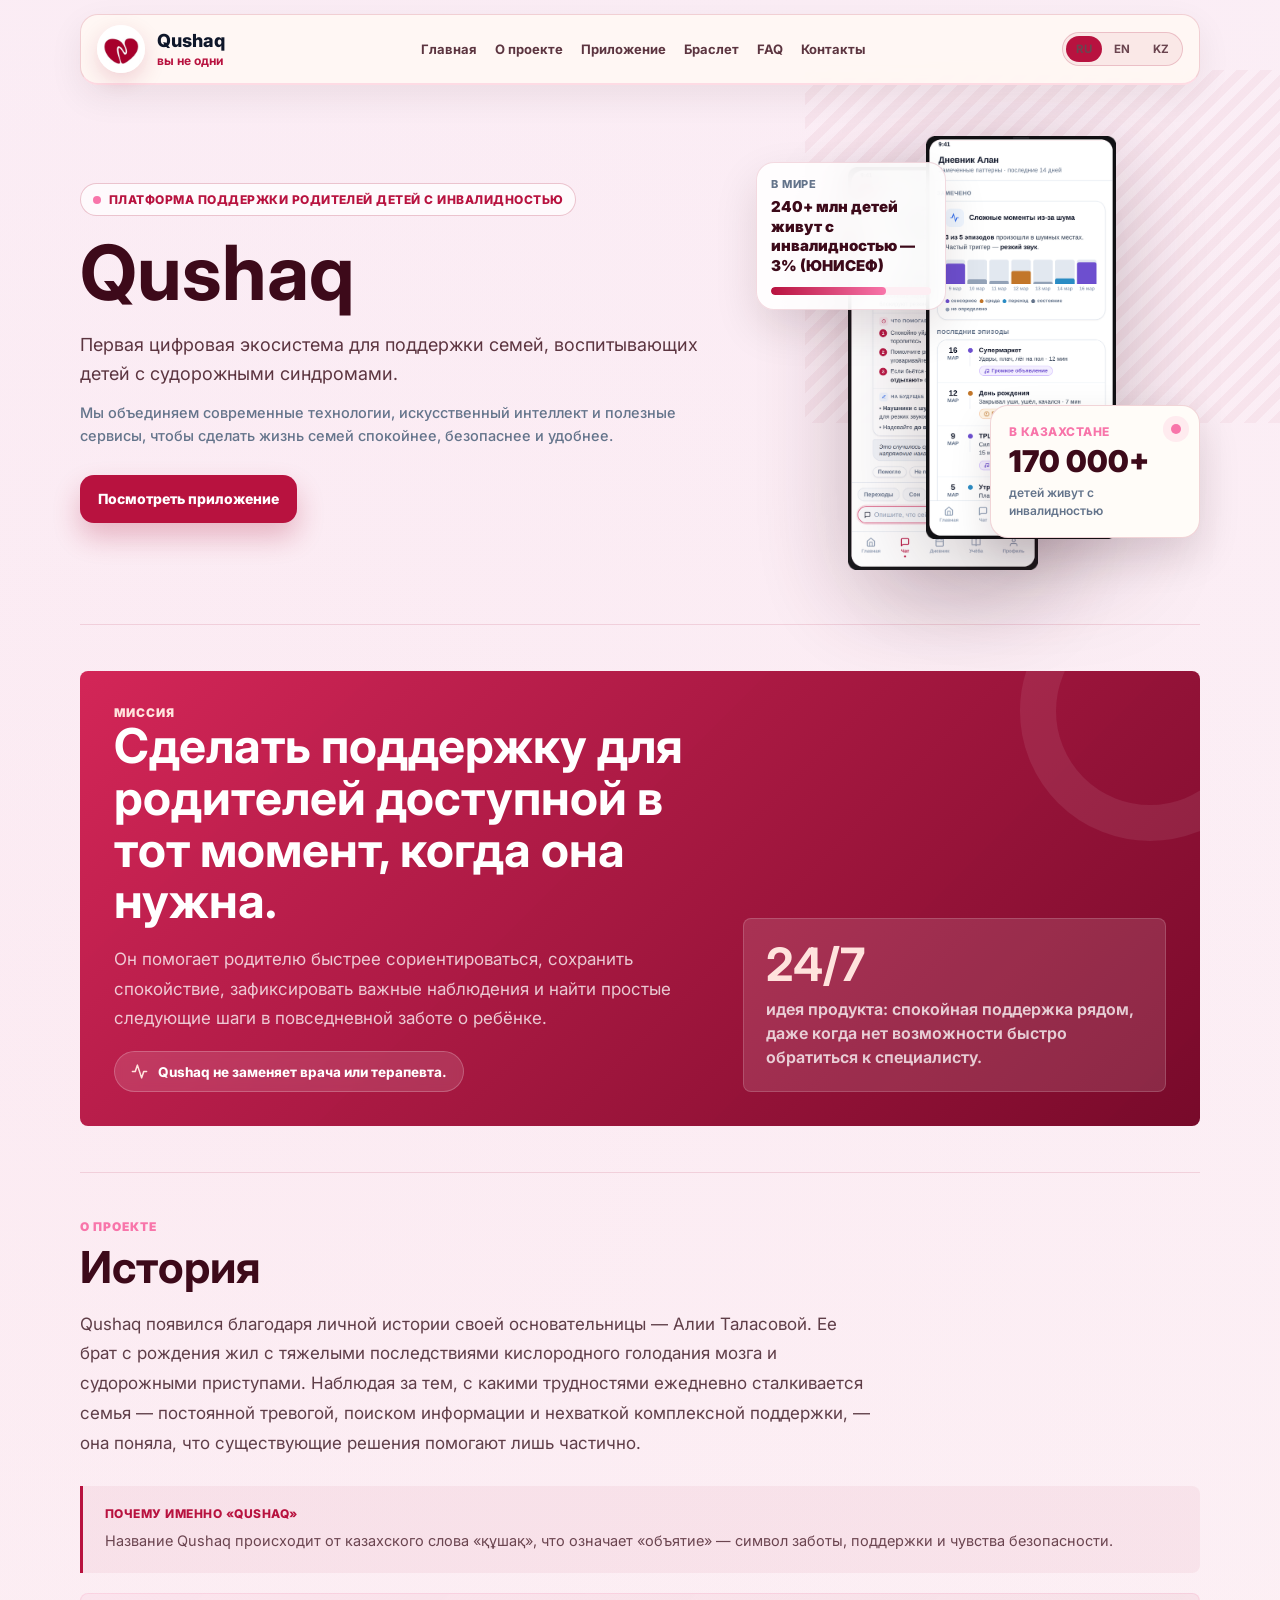
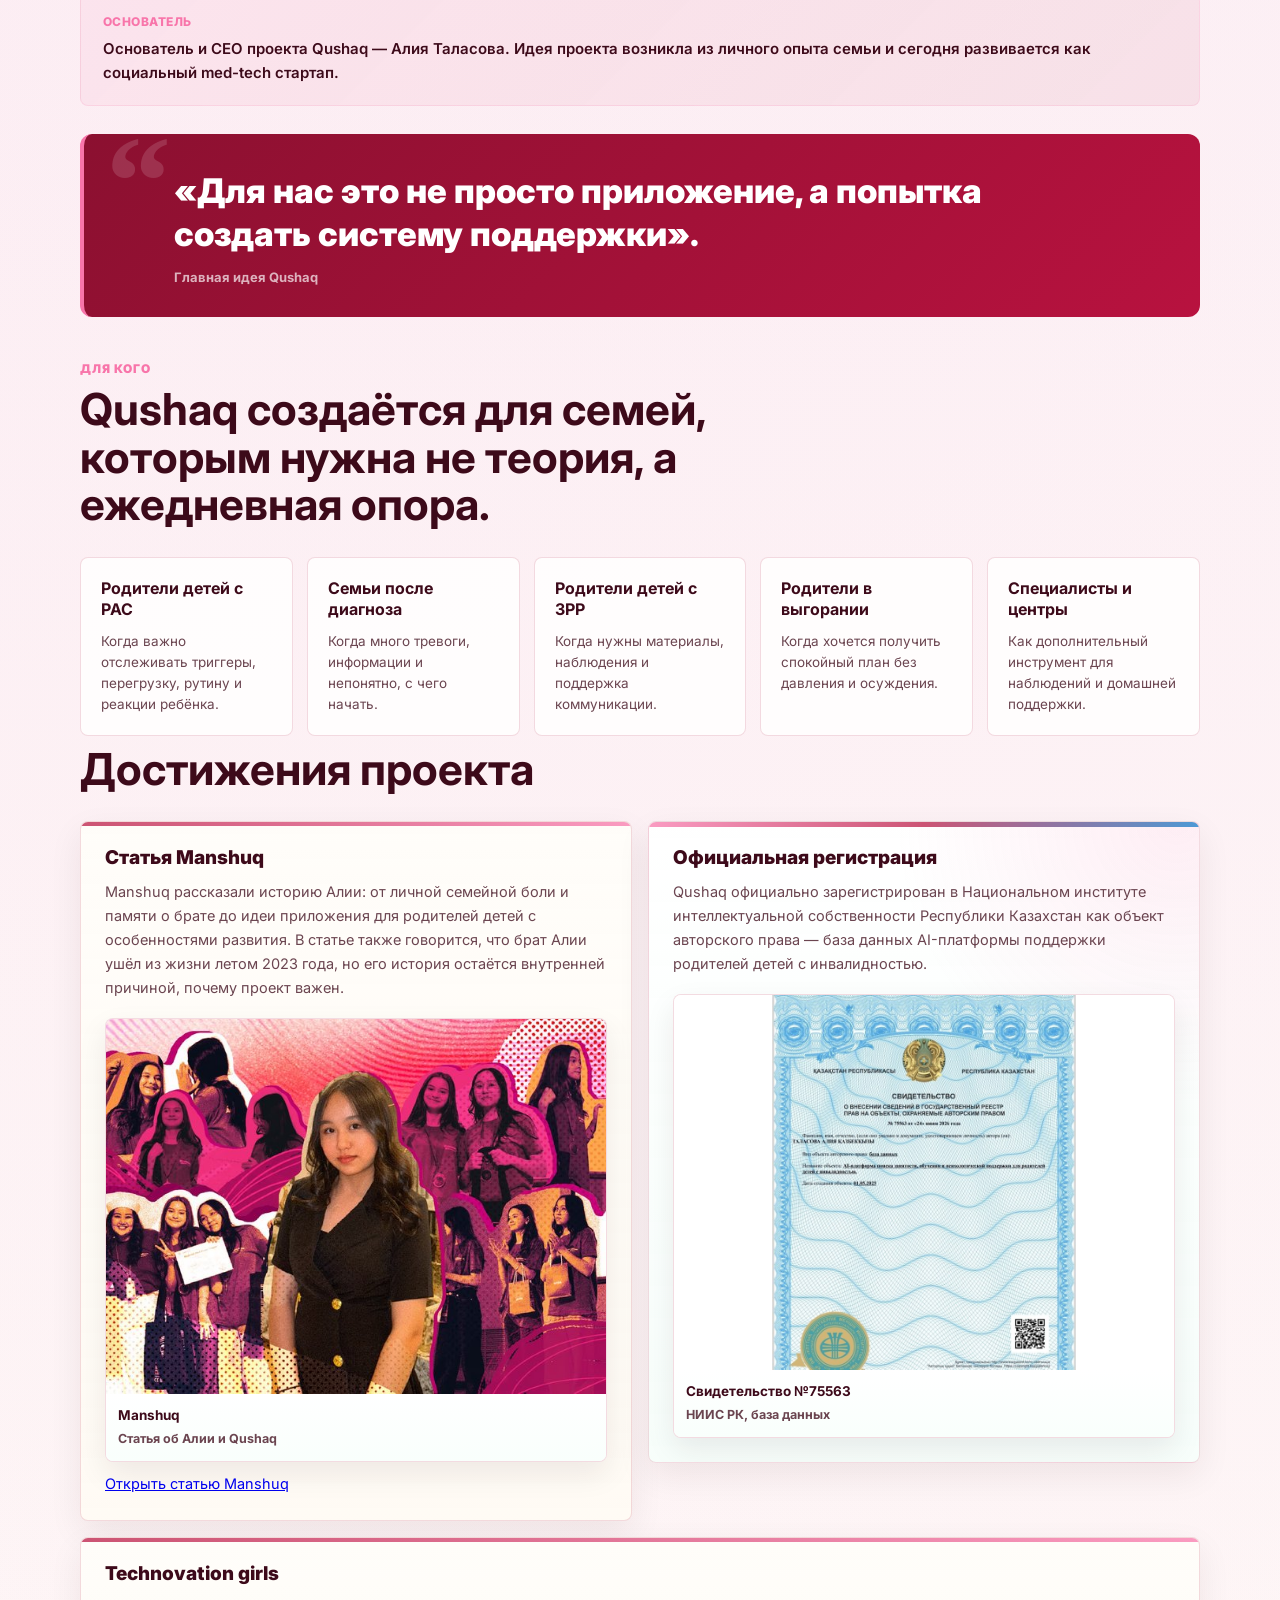
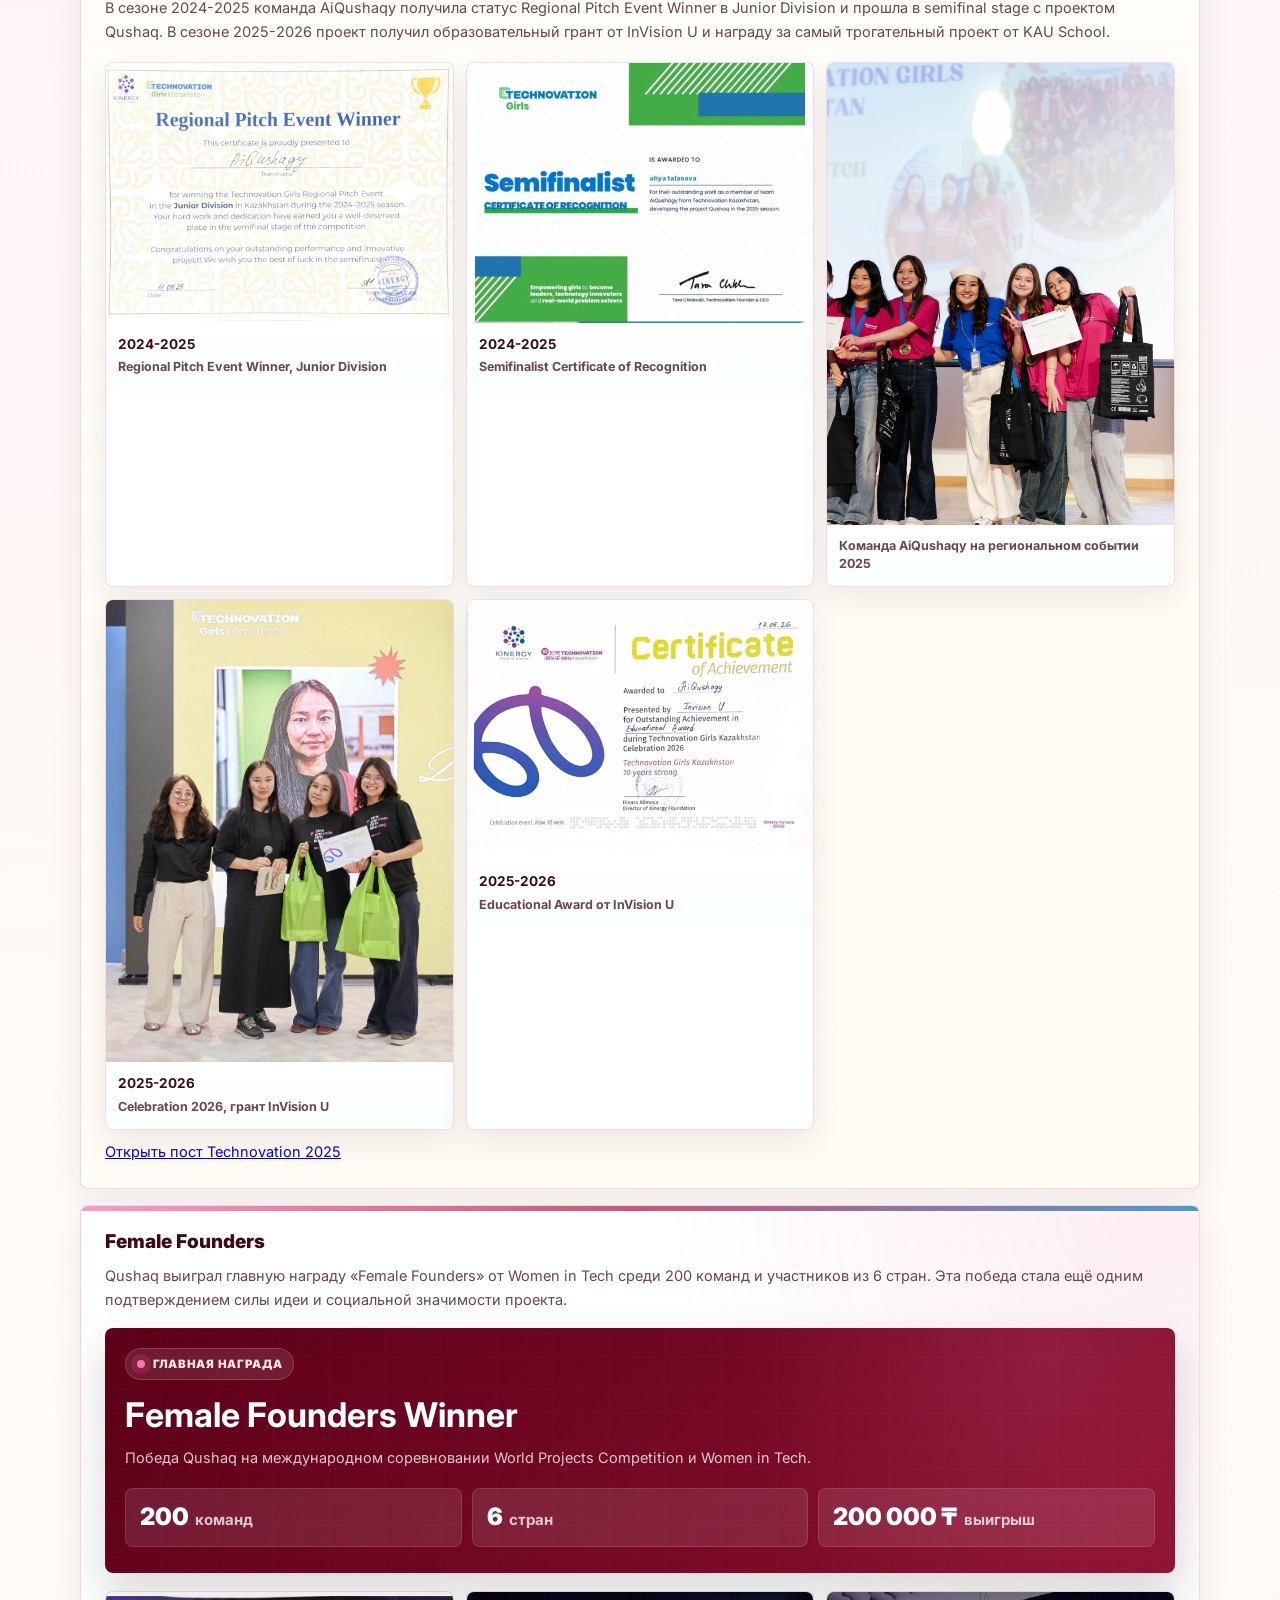
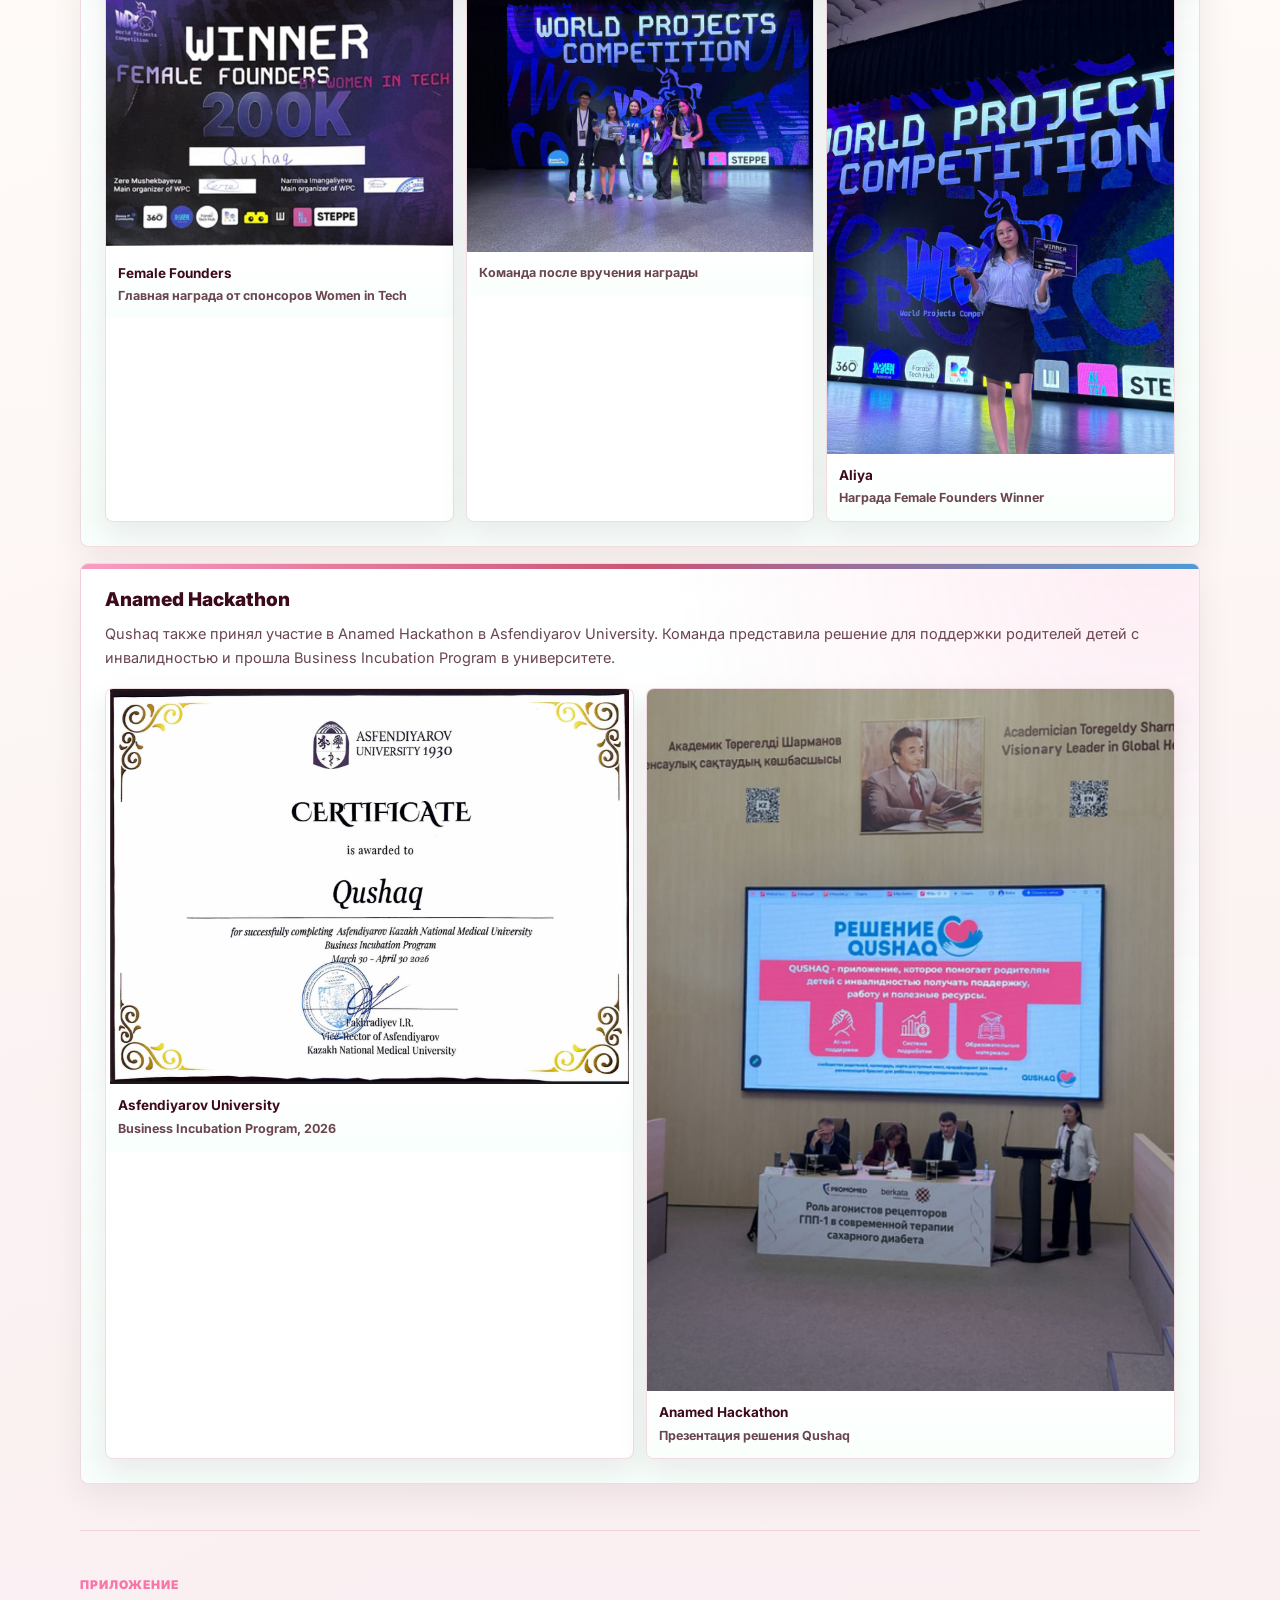
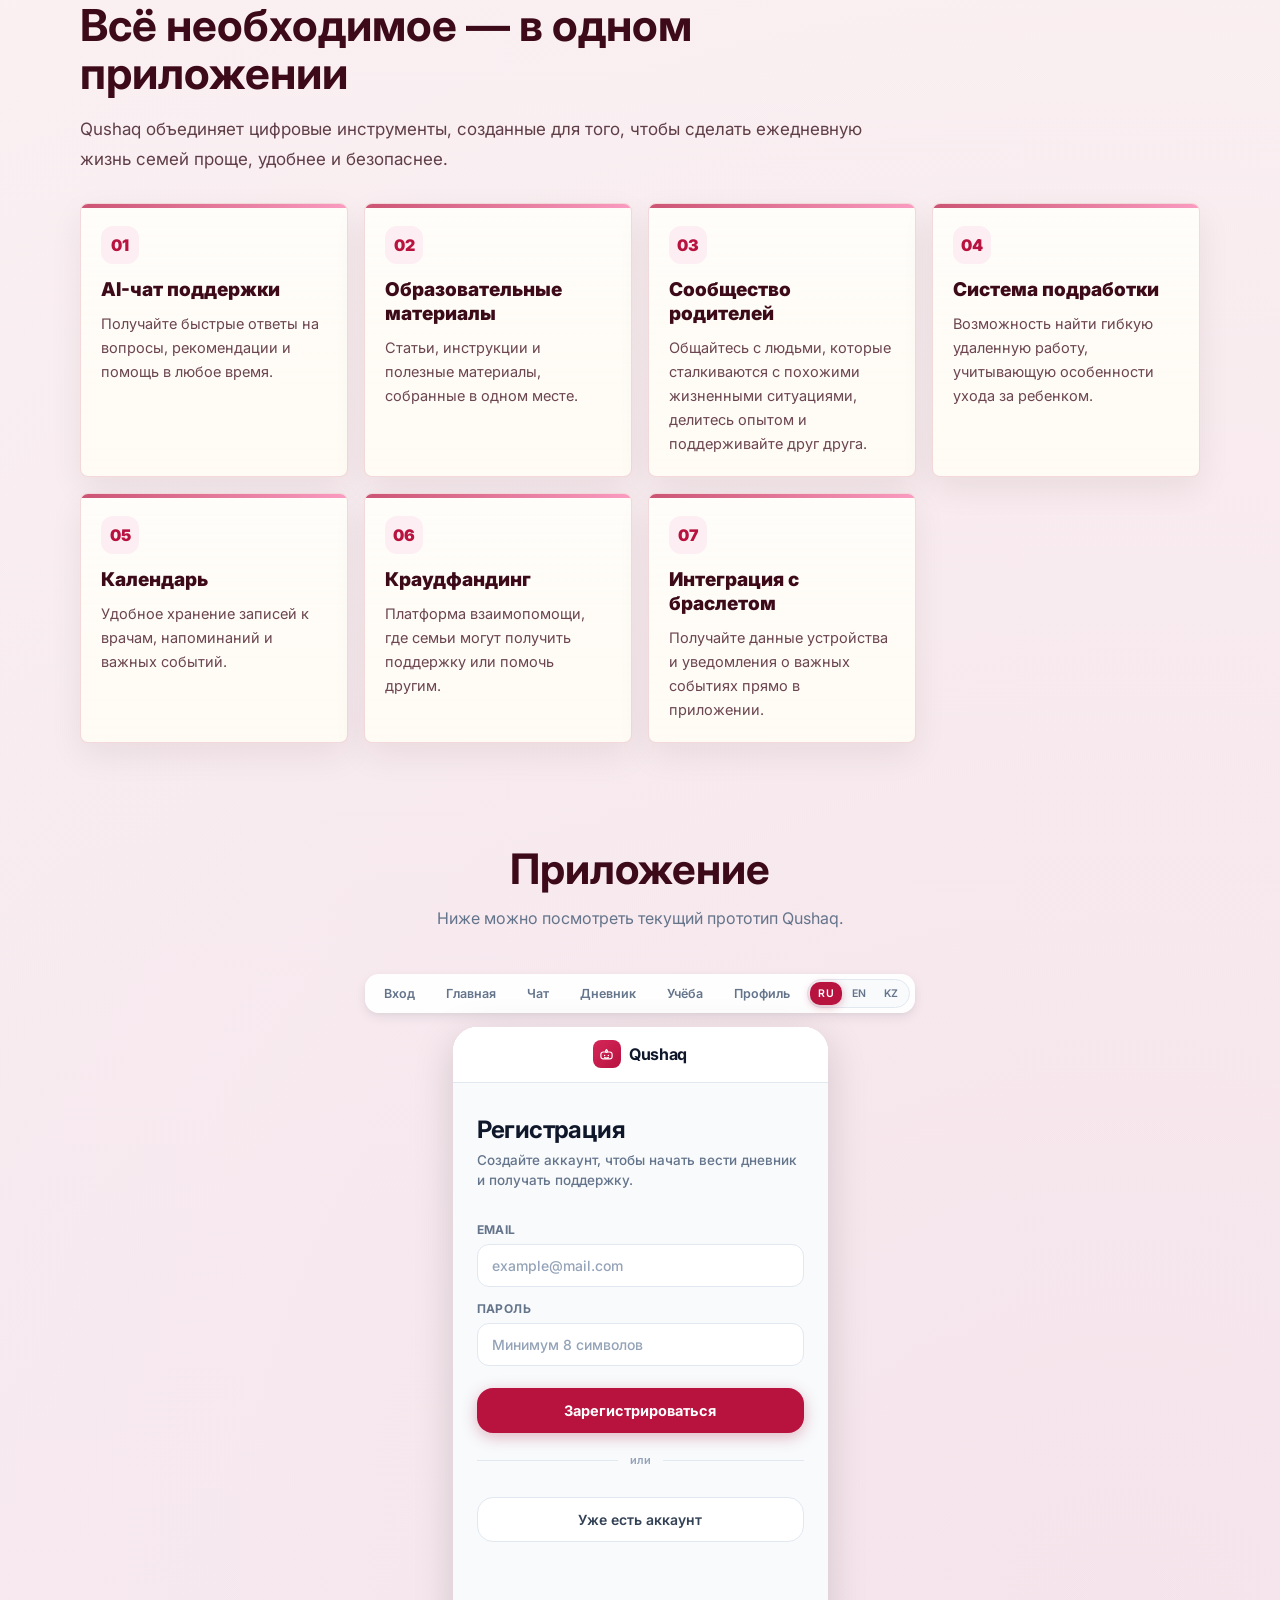
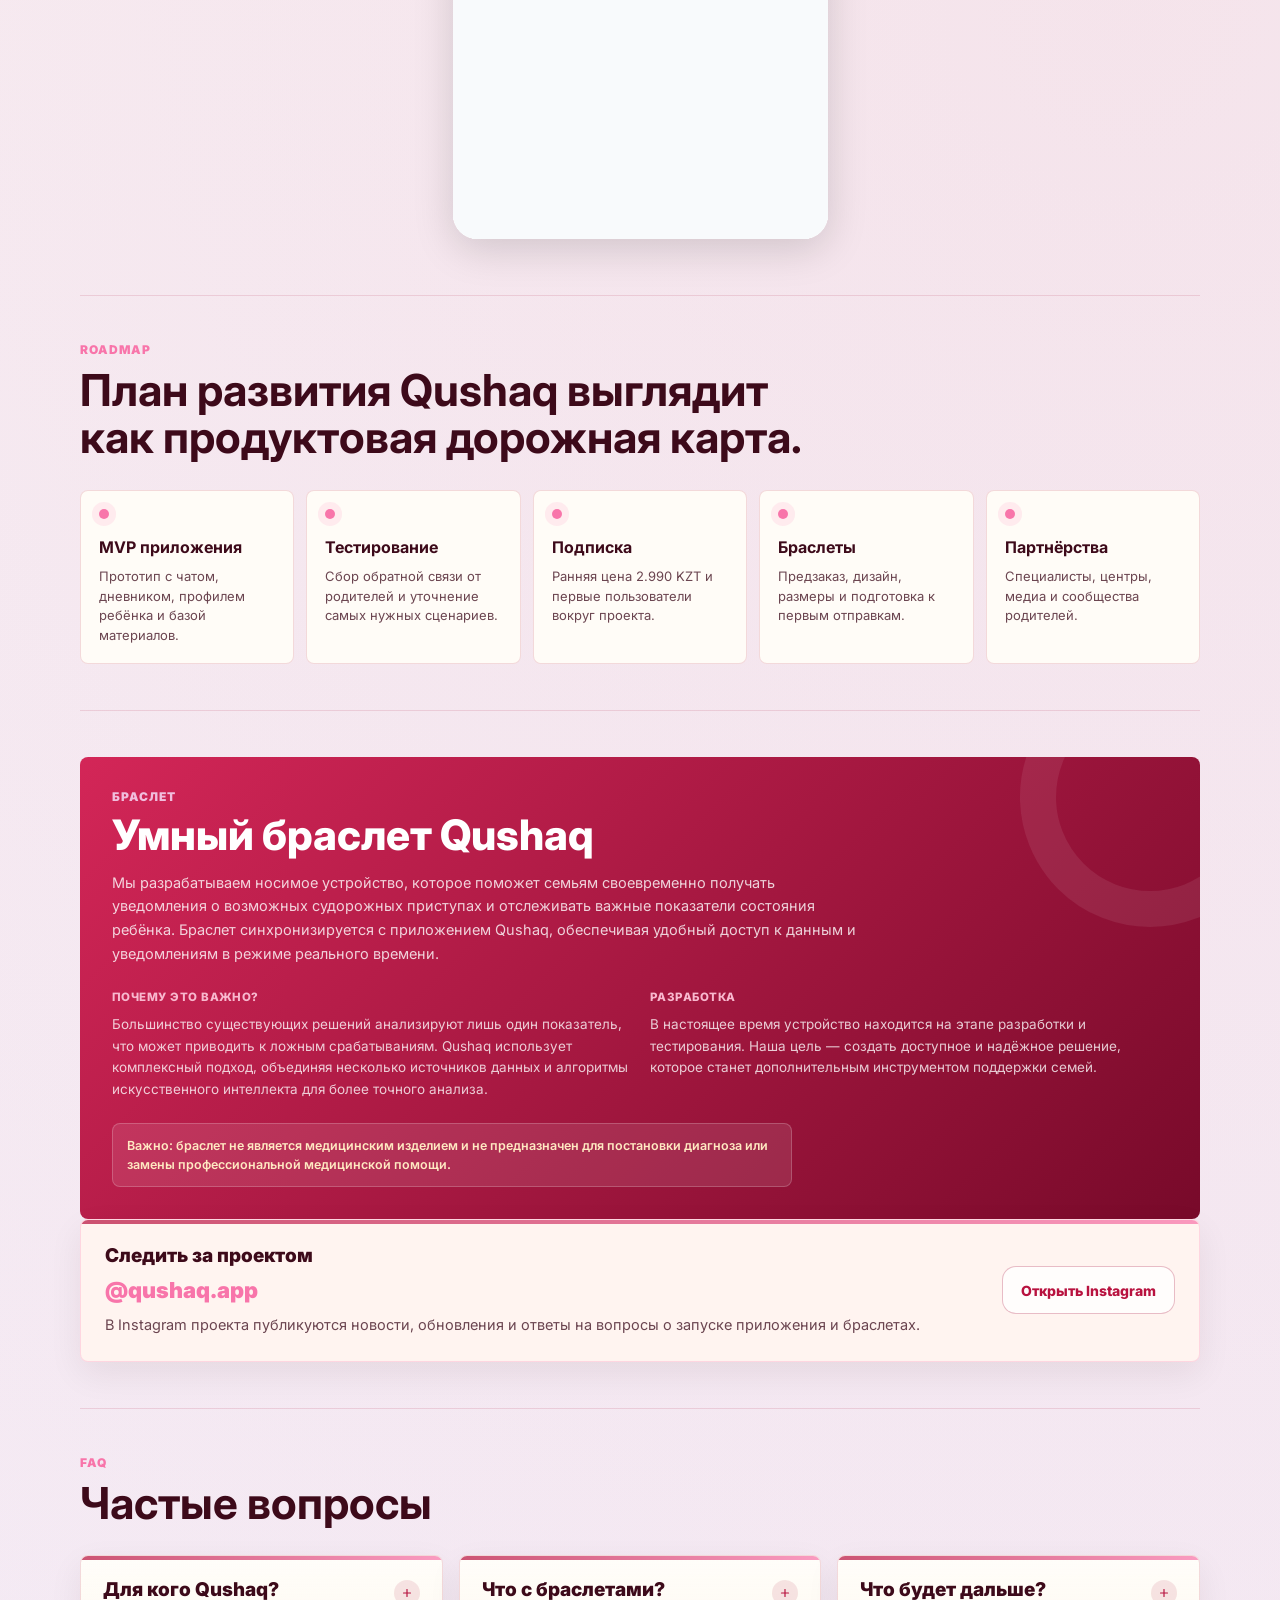
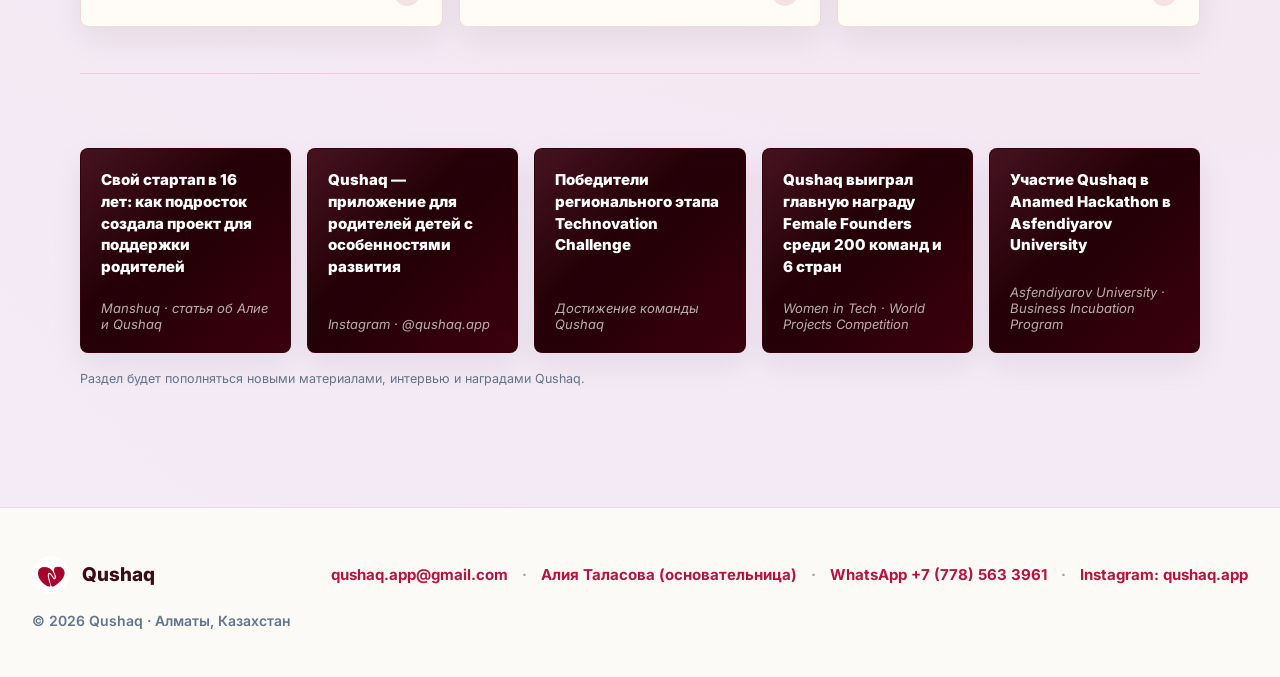
==== commit 38363325: "Add files via upload" ====
--- a/index.html
+++ b/index.html
@@ -6,6 +6,12 @@
 <title>Qushaq — поддержка для родителей</title>
 <meta name="description" content="Qushaq — приложение для родителей детей с особенностями развития: умный помощник, дневник наблюдений, обучающие материалы и сообщество.">
 <link rel="canonical" href="https://qushaq.app/">
+<link rel="icon" href="assets/favicon.ico" sizes="any">
+<link rel="icon" type="image/png" sizes="32x32" href="assets/favicon-32x32.png">
+<link rel="icon" type="image/png" sizes="16x16" href="assets/favicon-16x16.png">
+<link rel="apple-touch-icon" sizes="180x180" href="assets/apple-touch-icon.png">
+<link rel="icon" type="image/png" sizes="192x192" href="assets/android-chrome-192x192.png">
+<link rel="icon" type="image/png" sizes="512x512" href="assets/android-chrome-512x512.png">
 <link rel="alternate" hreflang="ru" href="https://qushaq.app/">
 <link rel="alternate" hreflang="en" href="https://qushaq.app/">
 <link rel="alternate" hreflang="kk" href="https://qushaq.app/">
@@ -234,6 +240,17 @@
             </div>
           </div>
         </div>
+        <div class="landing-card featured-award">
+          <div class="card-title" data-i18n="press.a5_t">Официальная регистрация</div>
+          <p class="card-copy" data-i18n="press.a5_c1">…</p>
+          <div class="achievement-gallery single">
+            <div class="achievement-photo document">
+              <img class="lang-img-default" src="assets/copyright-certificate.jpeg" alt="Свидетельство о регистрации">
+              <img class="lang-img-kk" src="assets/copyright-certificate-kk.jpeg" alt="Куәлік">
+              <div class="achievement-caption"><strong data-i18n="press.a5_g_title">Свидетельство №75563</strong><span data-i18n="press.a5_g1">НИИС РК, база данных</span></div>
+            </div>
+          </div>
+        </div>
       </div>
     </section>
 
--- a/css/style.min.css
+++ b/css/style.min.css
@@ -1 +1 @@
-:root{--teal:#B8123F;--teal-2:#D42759;--teal-bg:#FDF0F4;--amber:#D97706;--amber-2:#F59E0B;--amber-bg:#FFFBEB;--red:#C0392B;--red-2:#DC2626;--red-bg:#FEF2F2;--blue:#2563EB;--blue-bg:#EFF6FF;--purple:#5B21B6;--purple-bg:#F5F3FF;--orange:#EA580C;--orange-bg:#FFF7ED;--ink:#0F172A;--ink-2:#334155;--ink-3:#64748B;--ink-4:#94A3B8;--line:#E2E8F0;--line-2:#F1F5F9;--surface:#FFFFFF;--bg:#F8FAFC;--r-sm:8px;--r-md:12px;--r-lg:16px;--r-xl:20px;--sh-sm:0 1px 3px rgba(15,23,42,.06),0 1px 2px rgba(15,23,42,.04);--sh-md:0 4px 12px rgba(15,23,42,.08),0 2px 4px rgba(15,23,42,.04);--f:'Inter',-apple-system,sans-serif;--cat-сенс:#6D4FCF;--cat-сенс-bg:#F3EEFF;--cat-сенс-border:#D0BCFD;--cat-среда:#C2762A;--cat-среда-bg:#FFF4E5;--cat-среда-border:#F8CDAA;--cat-переход:#2B8CC4;--cat-переход-bg:#EAF5FF;--cat-переход-border:#A8D8F5;--cat-сост:#64748B;--cat-сост-bg:#F1F5F9;--cat-сост-border:#CBD5E1;--cat-none:#94A3B8;--cat-none-bg:#F8FAFC;--cat-none-border:#E2E8F0}*,::after,::before{box-sizing:border-box;margin:0;padding:0}body{margin:0;background:#fff;font-family:var(--f);overflow-x:hidden}.outer{display:flex;justify-content:center;align-items:center;height:100vh;background:#fff;flex-direction:column;gap:14px}.demo-nav{display:flex;gap:3px;background:rgba(255,255,255,.95);backdrop-filter:blur(12px);border-radius:14px;padding:5px;box-shadow:var(--sh-md);flex-wrap:wrap;justify-content:center}.demo-nav button{padding:7px 14px;border:none;background:0 0;border-radius:10px;font-family:var(--f);font-size:12.5px;font-weight:600;color:var(--ink-3);cursor:pointer;transition:all .18s;white-space:nowrap}.demo-nav button.on{background:var(--teal);color:#fff;box-shadow:0 2px 8px rgba(167,0,43,.3)}.demo-nav button:hover:not(.on){background:var(--teal-bg);color:var(--teal)}.phone{width:375px;height:812px;background:#fff;border-radius:24px;overflow:hidden;box-shadow:0 10px 40px rgba(0,0,0,.15);display:flex;flex-direction:column;position:relative}.notch{display:none}.splash{position:absolute;inset:0;z-index:300;background:linear-gradient(160deg,#8b1030 0,#b8123f 55%,#d42759 100%);display:flex;flex-direction:column;align-items:center;justify-content:center;gap:16px;transition:opacity .6s ease,visibility .6s ease}.splash.hidden{opacity:0;visibility:hidden;pointer-events:none}.splash-icon{width:76px;height:76px;border-radius:24px;background:rgba(255,255,255,.18);border:1.5px solid rgba(255,255,255,.3);display:flex;align-items:center;justify-content:center;box-shadow:0 10px 40px rgba(0,0,0,.22)}.splash-icon svg{width:40px;height:40px}.splash-name{font-size:34px;font-weight:700;color:#fff;letter-spacing:-.03em}.splash-sub{font-size:15px;font-weight:500;color:rgba(255,255,255,.7)}.splash-dot{width:6px;height:6px;border-radius:50%;background:rgba(255,255,255,.5);animation:pulse 1.4s ease-in-out infinite}@keyframes pulse{0%,100%{opacity:.4;transform:scale(.8)}50%{opacity:1;transform:scale(1.2)}}.edit-child-btn{margin-top:14px;padding:9px 20px;background:0 0;border:1.5px solid var(--line);border-radius:20px;font-family:var(--f);font-size:12.5px;font-weight:600;color:var(--ink-3);cursor:pointer;transition:all .15s}.edit-child-btn:hover{border-color:var(--teal);color:var(--teal);background:var(--teal-bg)}.onboard{position:absolute;inset:0;z-index:250;background:#fff;display:none;flex-direction:column;overflow-y:auto}.onboard.active{display:flex}.onboard-header{padding:28px 24px 0;display:flex;flex-direction:column;align-items:center;gap:10px}.onboard-icon{width:60px;height:60px;border-radius:20px;background:linear-gradient(135deg,var(--teal-2),var(--teal));display:flex;align-items:center;justify-content:center;box-shadow:0 6px 20px rgba(167,0,43,.28)}.onboard-icon svg{width:32px;height:32px}.onboard-title{font-size:22px;font-weight:700;color:var(--ink);letter-spacing:-.02em;text-align:center;margin-top:4px}.onboard-sub{font-size:13.5px;font-weight:500;color:var(--ink-3);text-align:center;line-height:1.5}.onboard-body{padding:24px 22px 32px;display:flex;flex-direction:column;gap:16px}.ob-field{display:flex;flex-direction:column;gap:6px}.ob-label{font-size:12px;font-weight:700;color:var(--ink-3);letter-spacing:.05em;text-transform:uppercase}.ob-input{padding:12px 14px;border:1.5px solid var(--line);border-radius:var(--r-md);font-family:var(--f);font-size:15px;color:var(--ink);background:var(--surface);outline:0;transition:border-color .15s}.ob-input:focus{border-color:var(--teal-2)}.ob-row{display:flex;gap:10px}.ob-row .ob-field{flex:1}.ob-gender-row{display:flex;gap:8px}.ob-gender-btn{flex:1;padding:11px 8px;border:1.5px solid var(--line);border-radius:var(--r-md);background:var(--surface);font-family:var(--f);font-size:13px;font-weight:600;color:var(--ink-3);cursor:pointer;text-align:center;transition:all .15s}.ob-gender-btn.on{border-color:var(--teal);background:var(--teal-bg);color:var(--teal)}.ob-diag-wrap{display:flex;flex-wrap:wrap;gap:8px}.ob-diag-chip{padding:7px 13px;border:1.5px solid var(--line);border-radius:20px;font-family:var(--f);font-size:12.5px;font-weight:600;color:var(--ink-3);cursor:pointer;transition:all .15s;background:var(--surface)}.ob-diag-chip.on{border-color:var(--teal);background:var(--teal-bg);color:var(--teal)}.ob-note{font-size:11.5px;color:var(--ink-4);font-weight:500;line-height:1.5}.ob-btn{width:100%;padding:15px;background:var(--teal);border:none;border-radius:var(--r-lg);font-family:var(--f);font-size:15px;font-weight:700;color:#fff;cursor:pointer;box-shadow:0 4px 16px rgba(167,0,43,.3);transition:background .15s;margin-top:4px}.ob-btn:hover{background:var(--teal-2)}.screen{display:none;flex-direction:column;flex:1;overflow:hidden;padding-top:0}.screen.active{display:flex}.sbar{height:18px;padding:0 18px;flex-shrink:0;display:flex;align-items:center;justify-content:space-between}.sbar-time{font-size:12px;font-weight:700;color:var(--ink)}.sbar-icons{display:flex;gap:5px;align-items:center}.sbar-icons svg{width:14px;height:14px}.nav{display:flex;justify-content:space-around;padding:8px 0 16px;border-top:1px solid var(--line);background:rgba(255,255,255,.98);backdrop-filter:blur(10px);flex-shrink:0}.ni{display:flex;flex-direction:column;align-items:center;gap:3px;cursor:pointer;padding:3px 11px;border-radius:10px;transition:background .15s;-webkit-tap-highlight-color:transparent;min-width:0}.ni:active{background:var(--teal-bg)}.ni svg{width:20px;height:20px;stroke:var(--ink-4);transition:stroke .15s;flex-shrink:0}.ni-label{font-size:9.5px;font-weight:600;color:var(--ink-4);transition:color .15s;white-space:nowrap}.ni.on svg{stroke:var(--teal)}.ni.on .ni-label{color:var(--teal)}.ni-pip{width:4px;height:4px;border-radius:50%;background:var(--teal);display:none}.ni.on .ni-pip{display:block}.scroll-y{flex:1;overflow-y:auto}.scroll-y::-webkit-scrollbar{display:none}.sec-label{font-size:11.5px;font-weight:700;color:var(--ink-3);letter-spacing:.06em;text-transform:uppercase;margin:20px 0 9px}.screen-hdr{padding:13px 18px 14px;background:var(--surface);border-bottom:1px solid var(--line);flex-shrink:0}.screen-hdr h2{font-size:18px;font-weight:700;color:var(--ink);letter-spacing:-.01em}.screen-hdr p{font-size:12.5px;font-weight:500;color:var(--ink-3);margin-top:3px}.crisis-overlay{position:absolute;inset:0;z-index:200;background:#fff9f9;display:none;flex-direction:column;padding-top:32px}.crisis-overlay.open{display:flex}.crisis-hdr{background:var(--red-2);padding:13px 18px 15px;display:flex;align-items:center;justify-content:space-between;flex-shrink:0}.crisis-hdr-title{font-size:15px;font-weight:700;color:#fff;display:flex;align-items:center;gap:8px}.crisis-hdr-title svg{width:18px;height:18px;stroke:#fff}.crisis-close-btn{width:32px;height:32px;border-radius:50%;background:rgba(255,255,255,.2);border:1.5px solid rgba(255,255,255,.4);cursor:pointer;display:flex;align-items:center;justify-content:center;font-size:16px;font-weight:600;color:#fff;transition:background .15s}.crisis-close-btn:hover{background:rgba(255,255,255,.3)}.crisis-body{flex:1;overflow-y:auto;padding:16px 16px 24px}.crisis-body::-webkit-scrollbar{display:none}.crisis-subtitle{font-size:11.5px;font-weight:700;color:var(--ink-3);letter-spacing:.06em;text-transform:uppercase;margin-bottom:12px}.crisis-step{display:flex;gap:12px;align-items:flex-start;background:var(--surface);border:1px solid var(--line);border-radius:var(--r-lg);padding:13px 14px;margin-bottom:9px;box-shadow:var(--sh-sm)}.crisis-num{width:32px;height:32px;border-radius:50%;background:var(--red-2);color:#fff;font-size:14px;font-weight:700;display:flex;align-items:center;justify-content:center;flex-shrink:0}.crisis-step-title{font-size:14px;font-weight:700;color:var(--ink);margin-bottom:4px}.crisis-step-desc{font-size:12.5px;font-weight:500;color:var(--ink-2);line-height:1.55}.crisis-note{background:var(--amber-bg);border:1px solid #fcd34d;border-radius:var(--r-md);padding:11px 13px;margin-top:4px;font-size:12.5px;font-weight:500;color:#78350f;line-height:1.55}.crisis-log-btn{width:100%;margin-top:12px;padding:13px;background:var(--surface);border:1.5px solid var(--line);border-radius:var(--r-lg);font-family:var(--f);font-size:13.5px;font-weight:600;color:var(--teal);cursor:pointer;text-align:center;transition:background .15s}.crisis-log-btn:hover{background:var(--teal-bg)}.crisis-gotit-btn{width:100%;margin-top:8px;padding:13px;background:var(--red-2);border:none;border-radius:var(--r-lg);font-family:var(--f);font-size:13.5px;font-weight:700;color:#fff;cursor:pointer;text-align:center;transition:background .15s}.crisis-gotit-btn:hover{background:#b91c1c}.home-body{flex:1;overflow-y:auto;padding:0;display:flex;flex-direction:column;background:var(--bg)}.home-body::-webkit-scrollbar{display:none}.home-topbar{display:flex;align-items:center;gap:10px;padding:12px 20px 10px;background:var(--surface);flex-shrink:0}.home-topbar-logo{display:flex;align-items:center;gap:9px;flex-shrink:0}.home-topbar-right{display:flex;align-items:center;gap:8px;margin-left:auto;min-width:0;flex:1;justify-content:flex-end}.home-topbar-logo-icon{width:34px;height:34px;border-radius:10px;background:linear-gradient(135deg,var(--teal-2),var(--teal));display:flex;align-items:center;justify-content:center}.home-topbar-logo-icon svg{width:19px;height:19px}.home-topbar-name{font-size:17px;font-weight:700;color:var(--ink);letter-spacing:-.02em}.home-topbar-notif{width:34px;height:34px;border-radius:10px;background:var(--bg);display:flex;align-items:center;justify-content:center;cursor:pointer;border:1px solid var(--line)}.home-topbar-notif svg{width:17px;height:17px;stroke:var(--ink-3)}.home-topbar-child{display:flex;align-items:center;gap:6px;background:var(--bg);border:1px solid var(--line);border-radius:12px;padding:5px 8px 5px 6px;cursor:pointer;transition:background .15s;min-width:0;max-width:250px;flex:1}.home-topbar-child:hover{background:var(--line-2)}.home-topbar-child-copy{min-width:0;flex:1}.home-child-ava-sm{font-size:18px;line-height:1;flex-shrink:0}.home-child-name-sm{font-size:11.5px;font-weight:700;color:var(--ink);white-space:nowrap;overflow:hidden;text-overflow:ellipsis}.home-child-sub-sm{font-size:10px;font-weight:500;color:var(--ink-4);display:-webkit-box;-webkit-line-clamp:2;-webkit-box-orient:vertical;overflow:hidden;line-height:1.2;max-width:150px}.home-child-change-sm{font-size:10px;font-weight:700;color:var(--teal);margin-left:2px;white-space:nowrap;flex-shrink:0}.home-child-card{margin:14px 18px 0;background:var(--surface);border:1px solid var(--line);border-radius:var(--r-lg);padding:13px 16px;display:flex;align-items:center;gap:12px;box-shadow:var(--sh-sm)}.home-child-ava{width:44px;height:44px;border-radius:50%;background:linear-gradient(135deg,#ffcf6e,#f59e0b);display:flex;align-items:center;justify-content:center;font-size:24px;flex-shrink:0}.home-child-info{flex:1}.home-child-name{font-size:15px;font-weight:700;color:var(--ink)}.home-child-sub{font-size:12px;font-weight:500;color:var(--ink-3);margin-top:2px}.home-child-change{font-size:11.5px;font-weight:600;color:var(--teal);cursor:pointer;flex-shrink:0}.home-heading-wrap{padding:24px 20px 6px}.home-heading{font-size:22px;font-weight:700;color:var(--ink);letter-spacing:-.025em;line-height:1.25}.home-heading-sub{font-size:13.5px;font-weight:500;color:var(--ink-3);margin-top:5px;line-height:1.5}.home-primary-wrap{padding:18px 18px 0;display:flex;flex-direction:column;gap:12px}.home-crisis-btn{background:linear-gradient(145deg,#dc2626 0,#b91c1c 100%);border-radius:20px;padding:22px 20px;cursor:pointer;box-shadow:0 6px 24px rgba(220,38,38,.35),0 2px 8px rgba(220,38,38,.2);display:flex;align-items:center;gap:16px;transition:transform .15s cubic-bezier(.34,1.56,.64,1),box-shadow .15s;-webkit-tap-highlight-color:transparent;border:none;width:100%;text-align:left;position:relative;overflow:hidden}.home-crisis-btn::before{content:'';position:absolute;inset:0;background:linear-gradient(135deg,rgba(255,255,255,.12) 0,transparent 60%);border-radius:20px}.home-crisis-btn:hover{transform:translateY(-2px);box-shadow:0 10px 32px rgba(220,38,38,.4),0 4px 12px rgba(220,38,38,.25)}.home-crisis-btn:active{transform:scale(.97)}.home-crisis-icon{width:52px;height:52px;border-radius:16px;flex-shrink:0;background:rgba(255,255,255,.2);border:1.5px solid rgba(255,255,255,.3);display:flex;align-items:center;justify-content:center}.home-crisis-icon svg{width:28px;height:28px;stroke:#fff}.home-crisis-text{flex:1;position:relative}.home-crisis-label{font-size:10.5px;font-weight:700;color:rgba(255,255,255,.7);letter-spacing:.09em;text-transform:uppercase;margin-bottom:4px}.home-crisis-title{font-size:19px;font-weight:700;color:#fff;letter-spacing:-.02em;line-height:1.2}.home-crisis-sub{font-size:12.5px;font-weight:500;color:rgba(255,255,255,.75);margin-top:4px;line-height:1.4}.home-crisis-arrow{width:36px;height:36px;border-radius:50%;flex-shrink:0;position:relative;background:rgba(255,255,255,.18);display:flex;align-items:center;justify-content:center}.home-crisis-arrow svg{width:18px;height:18px;stroke:#fff}.home-chat-btn{background:linear-gradient(145deg,#b8123f 0,#8b0030 100%);border:none;border-radius:18px;padding:18px 18px;cursor:pointer;box-shadow:0 4px 16px rgba(167,0,43,.3);display:flex;align-items:center;gap:14px;transition:transform .15s,box-shadow .15s;-webkit-tap-highlight-color:transparent;width:100%;text-align:left}.home-chat-btn:hover{transform:translateY(-1px);box-shadow:0 8px 24px rgba(167,0,43,.4)}.home-chat-btn:active{transform:scale(.98)}.home-chat-icon{width:46px;height:46px;border-radius:14px;flex-shrink:0;background:rgba(255,255,255,.18);border:1.5px solid rgba(255,255,255,.25);display:flex;align-items:center;justify-content:center}.home-chat-icon svg{width:24px;height:24px;stroke:#fff}.home-chat-text{flex:1}.home-chat-title{font-size:17px;font-weight:700;color:#fff;letter-spacing:-.01em}.home-chat-sub{font-size:12.5px;font-weight:500;color:rgba(255,255,255,.8);margin-top:3px}.home-chat-arrow{width:32px;height:32px;border-radius:50%;background:rgba(255,255,255,.18);display:flex;align-items:center;justify-content:center;flex-shrink:0}.home-chat-arrow svg{width:16px;height:16px;stroke:#fff}.home-last-ep{background:var(--surface);border:1px solid var(--line);border-radius:var(--r-lg);padding:14px 16px;box-shadow:var(--sh-sm)}.home-last-ep-header{display:flex;align-items:center;justify-content:space-between;margin-bottom:6px}.home-last-ep-title{font-size:11px;font-weight:700;color:var(--ink-3);letter-spacing:.06em;text-transform:uppercase}.home-last-ep-badge{font-size:14px}.home-last-ep-text{font-size:14px;font-weight:600;color:var(--ink);line-height:1.4;margin-bottom:12px}.home-last-ep-btn{width:100%;padding:10px;border:none;background:var(--teal-bg);border-radius:var(--r-md);font-family:var(--f);font-size:13px;font-weight:700;color:var(--teal);cursor:pointer;transition:background .15s;text-align:center}.home-last-ep-btn:hover{background:#f7c9da}.home-last-ep-btn:active{transform:scale(.98)}.home-divider{margin:26px 20px 0;display:flex;align-items:center;gap:12px}.home-divider-line{flex:1;height:1px;background:var(--line)}.home-divider-label{font-size:11px;font-weight:700;color:var(--ink-4);letter-spacing:.07em;text-transform:uppercase;white-space:nowrap}.home-secondary-wrap{padding:14px 18px 30px;display:flex;flex-direction:column;gap:8px}.home-sec-btn{display:flex;align-items:center;gap:13px;background:var(--surface);border:1px solid var(--line);border-radius:var(--r-lg);padding:13px 15px;cursor:pointer;transition:background .14s,box-shadow .14s;-webkit-tap-highlight-color:transparent}.home-sec-btn:hover{background:var(--line-2);box-shadow:var(--sh-sm)}.home-sec-btn:active{transform:scale(.99)}.home-sec-icon{width:36px;height:36px;border-radius:10px;flex-shrink:0;display:flex;align-items:center;justify-content:center}.home-sec-icon svg{width:17px;height:17px}.home-sec-title{font-size:14px;font-weight:650;color:var(--ink);flex:1}.home-sec-sub{font-size:11.5px;font-weight:500;color:var(--ink-3)}.home-sec-arrow svg{width:15px;height:15px;stroke:var(--ink-4);flex-shrink:0}.home-observe-card{margin:12px 18px 0;background:#f8f5ff;border:1.5px solid #e9ddfe;border-radius:var(--r-lg);padding:14px 16px;box-shadow:var(--sh-sm);display:none}.home-observe-card.visible{display:block}.home-observe-header{display:flex;align-items:center;gap:8px;margin-bottom:7px}.home-observe-icon{width:28px;height:28px;border-radius:8px;flex-shrink:0;background:#7c3aed;display:flex;align-items:center;justify-content:center}.home-observe-icon svg{width:14px;height:14px;stroke:#fff}.home-observe-title{font-size:11px;font-weight:700;color:var(--purple);letter-spacing:.06em;text-transform:uppercase}.home-observe-text{font-size:13.5px;font-weight:600;color:var(--ink);line-height:1.45;margin-bottom:11px}.home-observe-text.muted{font-size:13px;font-weight:500;color:var(--ink-3)}.home-observe-btn{width:100%;padding:9px;border:none;background:rgba(124,58,237,.08);border:1px solid rgba(124,58,237,.18);border-radius:var(--r-md);font-family:var(--f);font-size:13px;font-weight:700;color:#6d28d9;cursor:pointer;transition:background .15s,border-color .15s;text-align:center}.home-observe-btn:hover{background:rgba(124,58,237,.12);border-color:rgba(124,58,237,.28)}.home-observe-btn:active{transform:scale(.98)}.chat-sticky{flex-shrink:0;background:var(--surface)}.chat-header{display:flex;align-items:center;justify-content:space-between;padding:7px 12px 8px;border-bottom:1px solid var(--line);gap:8px}.chat-header-left{display:flex;align-items:center;gap:8px;flex-shrink:0}.assistant-avatar{width:34px;height:34px;border-radius:50%;flex-shrink:0;background:linear-gradient(135deg,var(--teal-2),var(--teal));display:flex;align-items:center;justify-content:center;box-shadow:0 2px 6px rgba(167,0,43,.28);position:relative}.assistant-avatar::after{content:'';position:absolute;bottom:1px;right:1px;width:9px;height:9px;border-radius:50%;background:#22c55e;border:2px solid #fff}.assistant-avatar svg{width:18px;height:18px}.assistant-title{font-size:13.5px;font-weight:700;color:var(--ink)}.assistant-sub{font-size:11px;font-weight:500;color:var(--teal);margin-top:1px}.ctx-pill{display:flex;align-items:center;gap:6px;background:var(--teal-bg);border:1.5px solid #f7c9da;border-radius:12px;padding:5px 10px 5px 8px;min-width:0;max-width:230px;cursor:pointer;transition:background .15s}.ctx-pill:hover{background:#eae3fa}.ctx-pill-copy{min-width:0}.ctx-emoji{font-size:16px;line-height:1;flex-shrink:0}.ctx-name{font-size:12px;font-weight:700;color:var(--ink);display:block;white-space:nowrap;overflow:hidden;text-overflow:ellipsis}.ctx-tag{font-size:10px;font-weight:600;color:var(--teal);display:block;white-space:nowrap;overflow:hidden;text-overflow:ellipsis}.msgs-scroll{flex:1;overflow-y:auto;display:flex;flex-direction:column;min-height:0}.msgs-scroll::-webkit-scrollbar{display:none}.msgs{padding:10px 12px 6px;display:flex;flex-direction:column;align-items:stretch;flex-grow:1;justify-content:flex-start}.msg-time-label{align-self:center;font-size:10px;font-weight:600;color:var(--ink-4);background:var(--line-2);border:1px solid var(--line);padding:3px 10px;border-radius:20px;margin:0 0 8px}.msg-row{display:flex;flex-direction:row;align-items:flex-end;gap:7px;margin-bottom:3px;align-self:flex-start;max-width:80%;margin-right:auto;margin-left:0}.msg-row.user{flex-direction:row-reverse;align-self:flex-end;max-width:80%;margin-left:auto;margin-right:0}.msg-av{width:24px;height:24px;border-radius:50%;flex-shrink:0;background:linear-gradient(135deg,var(--teal-2),var(--teal));display:flex;align-items:center;justify-content:center;margin-bottom:2px}.msg-av svg{width:11px;height:11px}.bubble{padding:8px 12px;font-size:13px;line-height:1.5;font-weight:500;animation:bpop .2s cubic-bezier(.34,1.56,.64,1) both}@keyframes bpop{from{opacity:0;transform:scale(.9) translateY(4px)}to{opacity:1;transform:none}}.bubble.assistant{background:var(--surface);color:var(--ink);border:1px solid var(--line);border-radius:4px 16px 16px 16px;box-shadow:var(--sh-sm)}.bubble.user{background:var(--teal);color:#fff;border-radius:16px 16px 4px 16px;box-shadow:0 2px 6px rgba(167,0,43,.24)}.clear-chat-btn{width:30px;height:30px;border-radius:8px;background:0 0;border:1.5px solid var(--line);display:flex;align-items:center;justify-content:center;cursor:pointer;transition:all .15s;flex-shrink:0;opacity:.72}.clear-chat-btn svg{width:14px;height:14px;stroke:var(--ink-4)}.clear-chat-btn:hover{background:var(--red-bg);border-color:#fecaca}.clear-chat-btn:hover svg{stroke:var(--red-2)}.copy-btn{display:flex;align-items:center;gap:4px;background:0 0;border:none;padding:4px 8px;font-family:var(--f);font-size:11px;font-weight:600;color:var(--ink-4);cursor:pointer;transition:color .15s}.copy-btn svg{width:11px;height:11px;stroke:var(--ink-4);transition:stroke .15s}.copy-btn:hover{color:var(--teal)}.copy-btn:hover svg{stroke:var(--teal)}.copy-btn.copied{color:var(--teal)}.copy-btn.copied svg{stroke:var(--teal)}.msg-meta-dur{font-size:10px;font-weight:500;color:var(--ink-4);margin-left:2px}.msg-meta.right{justify-content:flex-end;padding:0 2px}.msg-meta-time{font-size:10px;font-weight:600;color:var(--ink-4)}.msg-meta-check{font-size:11px;color:var(--teal-2)}.detect-card{align-self:flex-start;margin:2px 0 6px 31px;background:var(--purple-bg);border:1.5px solid #ddd6fe;border-radius:var(--r-md);padding:6px 11px;display:flex;align-items:center;gap:8px;animation:bpop .22s .04s both}.detect-icon{width:22px;height:22px;border-radius:6px;background:#ede9fe;flex-shrink:0;display:flex;align-items:center;justify-content:center}.detect-icon svg{width:11px;height:11px;stroke:var(--purple)}.detect-label{font-size:9.5px;font-weight:700;color:var(--purple);letter-spacing:.05em;text-transform:uppercase;margin-bottom:1px}.detect-value{font-size:11.5px;font-weight:700;color:#3b0764}.response-card{align-self:flex-start;margin:2px 0 6px 31px;background:var(--surface);border:1px solid var(--line);border-radius:var(--r-lg);overflow:hidden;box-shadow:var(--sh-sm);animation:bpop .22s .08s both;max-width:calc(100% - 43px)}.rc-section{padding:8px 12px;border-bottom:1px solid var(--line-2)}.rc-section:last-child{border-bottom:none}.rc-section-head{display:flex;align-items:center;gap:6px;margin-bottom:6px}.rc-section-icon{width:18px;height:18px;border-radius:5px;display:flex;align-items:center;justify-content:center;flex-shrink:0}.rc-section-icon svg{width:9px;height:9px}.rc-section-title{font-size:9.5px;font-weight:700;color:var(--ink-3);letter-spacing:.05em;text-transform:uppercase}.rc-steps{display:flex;flex-direction:column;gap:5px}.rc-bullets{display:flex;flex-direction:column;gap:4px}.rc-bullet{font-size:12px;color:var(--ink-2);line-height:1.45;font-weight:500}.rc-step{display:flex;align-items:flex-start;gap:7px}.rc-step-num{width:16px;height:16px;border-radius:50%;background:var(--teal);color:#fff;font-size:9px;font-weight:700;display:flex;align-items:center;justify-content:center;flex-shrink:0;margin-top:1px}.rc-step-text{font-size:12px;color:var(--ink-2);line-height:1.45;font-weight:500}.rc-step-text strong{color:var(--ink);font-weight:700}.icon-teal{background:var(--teal-bg)}.icon-teal svg{stroke:var(--teal)}.icon-blue{background:var(--blue-bg)}.icon-blue svg{stroke:var(--blue)}.icon-purple{background:var(--purple-bg)}.icon-purple svg{stroke:var(--purple)}.intro-banner{margin:10px 12px 4px;background:var(--bg);border:1px solid var(--line);border-radius:var(--r-md);padding:9px 12px;display:flex;gap:10px;align-items:center}.intro-avatar{width:32px;height:32px;border-radius:50%;flex-shrink:0;background:linear-gradient(135deg,var(--teal-2),var(--teal));display:flex;align-items:center;justify-content:center;box-shadow:0 2px 6px rgba(167,0,43,.22);position:relative}.intro-avatar::after{content:'';position:absolute;bottom:0;right:0;width:9px;height:9px;border-radius:50%;background:#22c55e;border:2px solid var(--bg)}.intro-avatar svg{width:17px;height:17px}.intro-body{flex:1}.intro-name{font-size:12px;font-weight:700;color:var(--ink);margin-bottom:2px}.intro-desc{font-size:11px;font-weight:500;color:var(--ink-3);line-height:1.4}.crisis-calm-note{background:#fff7ed;border:1.5px solid #fcd34d;border-radius:var(--r-md);padding:11px 14px;margin-bottom:16px;font-size:13px;font-weight:500;color:#78350f;line-height:1.6}.crisis-hdr-sub{font-size:12px;font-weight:500;color:rgba(255,255,255,.8);margin-top:3px}.action-row{align-self:flex-start;display:flex;align-items:center;gap:6px;margin:4px 0 4px 31px}.feedback-btn{display:flex;align-items:center;gap:3px;background:var(--surface);border:1.5px solid var(--line);border-radius:20px;padding:4px 10px;font-family:var(--f);font-size:11px;font-weight:600;color:var(--ink-3);cursor:pointer;transition:all .15s;box-shadow:var(--sh-sm)}.feedback-btn.active-helped,.feedback-btn.helped:hover{background:var(--teal-bg);border-color:#f7c9da;color:var(--teal)}.feedback-btn.active-nope,.feedback-btn.nope:hover{background:var(--red-bg);border-color:#fecaca;color:var(--red)}.save-btn{display:flex;align-items:center;gap:4px;background:0 0;border:none;padding:4px 8px;font-family:var(--f);font-size:11px;font-weight:600;color:var(--ink-4);cursor:pointer;transition:color .15s}.save-btn svg{width:11px;height:11px;stroke:var(--ink-4);transition:all .15s}.save-btn:hover{color:var(--amber)}.save-btn:hover svg{stroke:var(--amber-2)}.save-btn.saved{color:var(--amber)}.save-btn.saved svg{stroke:var(--amber-2);fill:var(--amber-2)}.stream-cursor{display:inline-block;animation:blink .7s step-end infinite;color:var(--teal);font-weight:400;margin-left:2px}@keyframes blink{0%,100%{opacity:1}50%{opacity:0}}.stream-label{color:var(--ink-3);font-style:italic}.typing-row{display:flex;gap:7px;align-items:flex-end;margin-bottom:6px;align-self:flex-start}.typing-bub{background:var(--surface);border:1px solid var(--line);border-radius:4px 16px 16px 16px;padding:9px 13px;display:flex;gap:4px;align-items:center;box-shadow:var(--sh-sm)}.tdot{width:5px;height:5px;border-radius:50%;background:var(--ink-4);animation:td 1.4s ease-in-out infinite}.tdot:nth-child(2){animation-delay:.16s}.tdot:nth-child(3){animation-delay:.32s}@keyframes td{0%,100%,60%{transform:translateY(0);opacity:.4}30%{transform:translateY(-4px);opacity:1}}.chat-examples{margin:10px 12px 4px;padding:10px 12px;background:var(--bg);border:1px solid var(--line);border-radius:var(--r-md)}.chat-examples-title{font-size:10.5px;font-weight:700;color:var(--ink-4);letter-spacing:.05em;text-transform:uppercase;margin-bottom:6px}.chat-examples-text{font-size:12px;font-weight:500;color:var(--ink-3);line-height:1.45}.chips-bar{display:flex;gap:6px;flex-wrap:nowrap;overflow-x:auto;padding:4px 0 6px;background:0 0}.chips-bar::-webkit-scrollbar{display:none}.chip{background:var(--bg);border:1.5px solid var(--line);border-radius:16px;padding:6px 12px;white-space:nowrap;font-family:var(--f);font-size:12px;font-weight:600;color:var(--ink-3);cursor:pointer;transition:all .16s;flex-shrink:0}.chip:active,.chip:hover{background:var(--teal-bg);border-color:#f7c9da;color:var(--teal)}.input-bar{display:flex;flex-direction:column;padding:6px 12px 16px;background:var(--surface);border-top:1px solid var(--line);flex-shrink:0}.input-row{display:flex;align-items:center;gap:8px;margin-top:4px}.input-wrap{flex:1;display:flex;align-items:center;background:var(--bg);border:1.5px solid var(--line);border-radius:22px;padding:0 12px;transition:border-color .18s,box-shadow .18s}.input-wrap:focus-within{border-color:var(--teal-2);box-shadow:0 0 0 3px rgba(196,19,63,.12)}.input-icon{width:14px;height:14px;stroke:var(--ink-4);flex-shrink:0}.chat-input{flex:1;border:none;background:0 0;padding:9px 7px;font-family:var(--f);font-size:13.5px;color:var(--ink);outline:0;font-weight:500}.chat-input::placeholder{color:var(--ink-4)}.send-btn{width:36px;height:36px;border-radius:50%;background:var(--teal);border:none;cursor:pointer;display:flex;align-items:center;justify-content:center;flex-shrink:0;box-shadow:0 2px 6px rgba(167,0,43,.32);transition:all .17s cubic-bezier(.34,1.56,.64,1)}.send-btn:hover{transform:scale(1.08)}.send-btn:active{transform:scale(.95)}.send-btn svg{width:14px;height:14px}.followup-bubble{align-self:flex-start;margin:0 0 8px 31px;background:var(--line-2);border:1px solid var(--line);border-radius:4px 16px 16px 16px;padding:7px 12px;font-size:12px;font-weight:500;color:var(--ink-2);font-style:italic;animation:bpop .2s .18s both;max-width:calc(100% - 43px)}.pattern-card{background:var(--surface);border:1px solid var(--line);border-radius:var(--r-xl);padding:15px 16px;margin-bottom:11px;box-shadow:var(--sh-sm)}.pattern-card-head{display:flex;align-items:center;gap:11px;margin-bottom:11px}.pattern-card-icon{width:38px;height:38px;border-radius:11px;background:var(--blue-bg);flex-shrink:0;display:flex;align-items:center;justify-content:center}.pattern-card-icon svg{width:19px;height:19px;stroke:var(--blue)}.pattern-card-label{font-size:10.5px;font-weight:700;color:var(--blue);letter-spacing:.06em;text-transform:uppercase;margin-bottom:2px}.pattern-card-title{font-size:14.5px;font-weight:700;color:var(--ink);letter-spacing:-.01em}.pattern-card-body{font-size:13px;font-weight:500;color:var(--ink-2);line-height:1.58;margin-bottom:11px}.ep-chart{display:flex;gap:5px;align-items:flex-end;padding:4px 0}.ep-bar-wrap{display:flex;flex-direction:column;align-items:center;gap:4px;flex:1}.ep-bar-outer{width:100%;border-radius:4px 4px 0 0;background:var(--line);height:50px;display:flex;align-items:flex-end}.ep-bar-fill{width:100%;border-radius:4px 4px 0 0;transition:height .5s ease}.ep-bar-fill.cat-сенс{background:var(--cat-сенс)}.ep-bar-fill.cat-среда{background:var(--cat-среда)}.ep-bar-fill.cat-переход{background:var(--cat-переход)}.ep-bar-fill.cat-сост{background:var(--cat-сост)}.ep-bar-fill.cat-none{background:var(--cat-none)}.ep-bar-fill.hi{background:var(--cat-сенс)}.ep-bar-fill.lo{background:var(--cat-none)}.ep-bar-fill.med{background:var(--cat-среда)}.ep-bar-date{font-size:9.5px;font-weight:600;color:var(--ink-4);white-space:nowrap}.ep-legend{display:flex;flex-wrap:wrap;gap:6px;margin-top:10px}.ep-legend-item{display:flex;align-items:center;gap:4px;font-size:10px;font-weight:600;color:var(--ink-3)}.ep-legend-dot{width:8px;height:8px;border-radius:50%;flex-shrink:0}.pattern-rec{background:var(--teal-bg);border:1px solid #f7c9da;border-radius:var(--r-md);padding:11px 14px;margin-top:11px;display:flex;gap:9px;align-items:flex-start}.pattern-rec-icon{font-size:17px;flex-shrink:0;margin-top:1px}.pattern-rec-title{font-size:11px;font-weight:700;color:var(--teal);text-transform:uppercase;letter-spacing:.05em;margin-bottom:3px}.pattern-rec-body{font-size:12.5px;font-weight:500;color:#4a0f22;line-height:1.55}.episode-card{background:var(--surface);border:1px solid var(--line);border-radius:var(--r-xl);overflow:hidden;box-shadow:var(--sh-sm);margin-bottom:11px}.ep-item{display:flex;gap:13px;padding:13px 15px;border-bottom:1px solid var(--line-2);align-items:flex-start}.ep-item:last-child{border-bottom:none}.ep-date{flex-shrink:0;text-align:center;width:34px}.ep-date-day{font-size:16px;font-weight:700;color:var(--ink);line-height:1.1}.ep-date-month{font-size:10.5px;font-weight:600;color:var(--ink-3);text-transform:uppercase}.ep-dot-line{display:flex;flex-direction:column;align-items:center;flex-shrink:0;margin-top:3px}.ep-dot{width:10px;height:10px;border-radius:50%;flex-shrink:0}.ep-dot.cat-сенс{background:var(--cat-сенс)}.ep-dot.cat-среда{background:var(--cat-среда)}.ep-dot.cat-переход{background:var(--cat-переход)}.ep-dot.cat-сост{background:var(--cat-сост)}.ep-dot.cat-none{background:var(--cat-none)}.ep-dot.red{background:var(--cat-сенс)}.ep-dot.amber{background:var(--cat-переход)}.ep-line{width:1.5px;flex:1;background:var(--line);margin-top:3px;min-height:24px}.ep-item:last-child .ep-line{display:none}.ep-place{font-size:13.5px;font-weight:700;color:var(--ink);margin-bottom:2px}.ep-behavior{font-size:12px;font-weight:500;color:var(--ink-2);line-height:1.45;margin-bottom:6px}.ep-trigger{display:inline-flex;align-items:center;gap:5px;font-size:11px;font-weight:700;background:var(--cat-none-bg);color:var(--cat-none);padding:3px 9px;border-radius:20px;border:1px solid var(--cat-none-border)}.ep-trigger svg{width:11px;height:11px;stroke:var(--cat-none)}.ep-trigger.cat-сенс{background:var(--cat-сенс-bg);color:var(--cat-сенс);border-color:var(--cat-сенс-border)}.ep-trigger.cat-сенс svg{stroke:var(--cat-сенс)}.ep-trigger.cat-среда{background:var(--cat-среда-bg);color:var(--cat-среда);border-color:var(--cat-среда-border)}.ep-trigger.cat-среда svg{stroke:var(--cat-среда)}.ep-trigger.cat-переход{background:var(--cat-переход-bg);color:var(--cat-переход);border-color:var(--cat-переход-border)}.ep-trigger.cat-переход svg{stroke:var(--cat-переход)}.ep-trigger.cat-сост{background:var(--cat-сост-bg);color:var(--cat-сост);border-color:var(--cat-сост-border)}.ep-trigger.cat-сост svg{stroke:var(--cat-сост)}.ep-trigger.cat-none{background:var(--cat-none-bg);color:var(--cat-none);border-color:var(--cat-none-border)}.ep-trigger.cat-none svg{stroke:var(--cat-none)}.ep-trigger.amber{background:var(--cat-переход-bg);color:var(--cat-переход);border-color:var(--cat-переход-border)}.ep-trigger.amber svg{stroke:var(--cat-переход)}.work-screen{flex:1;overflow-y:auto;background:#f7f3ec;padding:12px 14px 26px}.work-screen::-webkit-scrollbar{display:none}.work-topbar{display:flex;align-items:center;justify-content:space-between;margin-bottom:6px}.work-brand{font-size:16px;font-weight:700;color:#8b7ec8;letter-spacing:-.02em}.work-bag{width:34px;height:34px;border-radius:10px;border:none;background:0 0;display:flex;align-items:center;justify-content:center;color:#8b7ec8;cursor:pointer}.work-bag svg{width:22px;height:22px;stroke:currentColor}.work-subtitle{font-size:11px;font-weight:500;color:#4b5563;margin-bottom:14px}.work-tabs{display:grid;grid-template-columns:1fr 1fr 1fr;background:#f3e5da;border:1px solid #efdccf;border-radius:16px;padding:3px;gap:2px;margin-bottom:16px}.work-tab{border:none;background:0 0;color:#8a7b72;font-family:var(--f);font-size:14px;font-weight:600;padding:12px 0;border-radius:13px;cursor:pointer;transition:all .15s}.work-tab.active{background:#fffdf9;color:#3b3645;box-shadow:0 2px 7px rgba(60,34,14,.08)}.work-section{margin-bottom:10px}.work-section-title{font-size:11px;font-weight:700;color:#474554;margin:14px 2px 10px}.work-card{display:flex;align-items:center;gap:12px;background:#fffdf9;border:1px solid #eadfd3;border-radius:18px;padding:12px;box-shadow:0 2px 8px rgba(93,64,33,.06);margin-bottom:12px}.work-card-thumb{width:44px;height:44px;border-radius:12px;overflow:hidden;flex-shrink:0;background:#e9e2d8;display:flex;align-items:center;justify-content:center}.work-card-thumb img{width:100%;height:100%;object-fit:cover}.work-card-body{min-width:0;flex:1}.work-card-title{font-size:14px;font-weight:600;color:#3d3945;line-height:1.25;margin-bottom:3px}.work-card-date{font-size:10px;font-weight:500;color:#6e6b78}.work-card-side{display:flex;flex-direction:column;align-items:flex-end;gap:10px;flex-shrink:0}.work-card-price{font-size:13px;font-weight:600;color:#4a4655;white-space:nowrap}.work-btn{min-width:112px;border:none;border-radius:12px;padding:10px 14px;font-family:var(--f);font-size:12px;font-weight:600;cursor:pointer;transition:transform .12s,opacity .12s;text-transform:none}.work-btn:active{transform:scale(.98)}.work-btn.details{background:#f79a8a;color:#7a3e3f;box-shadow:inset 0 0 0 1px rgba(181,94,82,.18)}.work-btn.disabled{background:#2f9e9a;color:rgba(24,49,49,.78);cursor:default}.work-btn.paid{background:#63636e;color:#4fc8bd;cursor:default}.work-empty{display:none;text-align:center;padding:34px 20px;color:#8a7b72;font-size:13px;font-weight:500}.work-empty.show{display:block}.work-detail{position:absolute;inset:0;z-index:60;background:#fffdf9;display:none;flex-direction:column}.work-detail.open{display:flex}.work-detail-top{display:flex;align-items:center;gap:12px;padding:14px 16px 10px}.work-detail-back{width:34px;height:34px;border:none;background:0 0;color:#d34e74;display:flex;align-items:center;justify-content:center;cursor:pointer}.work-detail-back svg{width:24px;height:24px;stroke:currentColor}.work-detail-title{font-size:28px;font-weight:500;color:#d34e74;letter-spacing:-.03em}.work-detail-body{padding:10px 18px 24px;overflow-y:auto}.work-detail-body::-webkit-scrollbar{display:none}.work-detail-label{font-size:11px;font-weight:600;color:#44404d;margin-bottom:4px}.work-detail-amount{font-size:40px;line-height:1;font-weight:700;color:#f28f81;margin-bottom:20px;letter-spacing:-.04em}.work-detail-grid{display:grid;grid-template-columns:1fr 1fr;gap:18px 14px;margin-bottom:18px}.work-detail-meta-label{font-size:11px;font-weight:600;color:#57535f;margin-bottom:4px}.work-detail-meta-value{font-size:17px;font-weight:500;color:#343241;line-height:1.3}.work-detail-block-title{font-size:11px;font-weight:700;color:#8b7ec8;margin-bottom:6px}.work-detail-desc{font-size:14px;font-weight:500;color:#353341;line-height:1.45;margin-bottom:18px}.work-customer-card{display:flex;align-items:center;gap:12px;margin-bottom:16px}.work-customer-avatar{width:46px;height:46px;border-radius:50%;object-fit:cover;flex-shrink:0}.work-customer-name{font-size:15px;font-weight:500;color:#373443}.work-customer-phone{font-size:12px;font-weight:500;color:#494652;margin-top:3px}.work-detail-actions{display:grid;grid-template-columns:1fr 1fr;gap:14px;margin:8px 0 14px}.work-detail-ghost{height:52px;border-radius:14px;border:1px solid #e7ddd3;background:#fffdf9;font-family:var(--f);font-size:14px;font-weight:500;color:#4a4655;display:flex;align-items:center;justify-content:center;gap:8px}.work-detail-ghost svg{width:17px;height:17px;stroke:currentColor}.work-detail-claim{width:100%;height:56px;border:none;border-radius:14px;background:#2f9e9a;color:#f2fbfa;font-family:var(--f);font-size:15px;font-weight:700;display:flex;align-items:center;justify-content:center;gap:8px;box-shadow:0 6px 14px rgba(47,158,154,.22)}.work-detail-claim svg{width:18px;height:18px;stroke:currentColor}.learn-card{display:flex;gap:13px;align-items:flex-start;background:var(--surface);border:1px solid var(--line);border-radius:var(--r-lg);padding:15px;margin-bottom:10px;cursor:pointer;box-shadow:var(--sh-sm);transition:box-shadow .16s,transform .16s}.learn-card:hover{box-shadow:var(--sh-md);transform:translateY(-1px)}.learn-accent{width:4px;border-radius:4px;flex-shrink:0;align-self:stretch;min-height:40px}.learn-accent.teal{background:var(--teal)}.learn-accent.blue{background:var(--blue)}.learn-accent.amber{background:var(--amber-2)}.learn-accent.purple{background:var(--purple)}.learn-accent.red{background:var(--red-2)}.learn-accent.orange{background:var(--orange)}.learn-body{flex:1;min-width:0}.learn-cat{font-size:10.5px;font-weight:700;letter-spacing:.06em;text-transform:uppercase;margin-bottom:5px}.learn-cat.teal{color:var(--teal)}.learn-cat.blue{color:var(--blue)}.learn-cat.amber{color:var(--amber)}.learn-cat.purple{color:var(--purple)}.learn-cat.red{color:var(--red)}.learn-cat.orange{color:var(--orange)}.learn-title{font-size:14px;font-weight:700;color:var(--ink);line-height:1.35;margin-bottom:5px}.learn-desc{font-size:12px;font-weight:500;color:var(--ink-3);line-height:1.5;margin-bottom:8px}.learn-meta{display:flex;align-items:center;gap:8px}.learn-time{font-size:11px;font-weight:600;color:var(--ink-4);display:flex;align-items:center;gap:3px}.learn-time svg{width:12px;height:12px;stroke:var(--ink-4)}.learn-badge{font-size:10.5px;font-weight:700;padding:2px 8px;border-radius:20px}.learn-badge.new{background:var(--teal-bg);color:var(--teal)}.learn-badge.saved{background:var(--amber-bg);color:var(--amber)}.learn-arrow{flex-shrink:0;margin-top:2px}.learn-arrow svg{width:17px;height:17px;stroke:var(--ink-4)}.learn-card-linked:hover .learn-arrow svg{stroke:var(--teal)}.learn-card-linked:hover{border-color:var(--teal-2)}.article-overlay{position:absolute;inset:0;z-index:400;background:#fff;display:none;flex-direction:column;border-radius:24px;overflow:hidden}.article-overlay.open{display:flex}.article-topbar{display:flex;align-items:center;justify-content:space-between;padding:10px 12px;background:var(--surface);border-bottom:1px solid var(--line);flex-shrink:0;gap:8px}.article-back-btn{display:flex;align-items:center;gap:4px;background:0 0;border:none;font-family:var(--f);font-size:13.5px;font-weight:600;color:var(--teal);cursor:pointer;padding:4px 6px;border-radius:8px;transition:background .15s;white-space:nowrap;flex-shrink:0}.article-back-btn svg{width:18px;height:18px;stroke:var(--teal)}.article-back-btn:hover{background:var(--teal-bg)}.article-topbar-title{font-size:12px;font-weight:600;color:var(--ink-3);text-align:center;overflow:hidden;display:-webkit-box;-webkit-line-clamp:1;-webkit-box-orient:vertical}.article-loader{display:flex;flex-direction:column;align-items:center;justify-content:center;gap:12px;flex:1;font-size:13px;font-weight:500;color:var(--ink-3)}.article-loader.hidden{display:none}.article-spinner{width:28px;height:28px;border-radius:50%;border:3px solid var(--line);border-top-color:var(--teal);animation:spin .7s linear infinite}@keyframes spin{to{transform:rotate(360deg)}}.article-iframe{flex:1;border:none;width:100%;display:none}.article-iframe.loaded{display:block}.profile-hero{padding:22px 18px 18px;text-align:center;background:var(--surface);border-bottom:1px solid var(--line);flex-shrink:0}.child-avatar{width:68px;height:68px;border-radius:50%;background:linear-gradient(135deg,#ffcf6e,#f59e0b);display:flex;align-items:center;justify-content:center;font-size:30px;margin:0 auto 11px;box-shadow:0 4px 14px rgba(245,158,11,.24),0 0 0 3px #fff,0 0 0 4px #fde68a}.profile-name{font-size:20px;font-weight:700;color:var(--ink);letter-spacing:-.02em}.profile-sub{font-size:12.5px;font-weight:500;color:var(--ink-3);margin-top:3px}.profile-tags{display:flex;gap:7px;justify-content:center;margin-top:11px;flex-wrap:wrap}.profile-mom-label{font-size:11px;font-weight:600;color:var(--ink-4);letter-spacing:.02em;text-transform:none;margin:18px 0 8px}.profile-mom-list{display:flex;flex-direction:column;gap:6px;margin-bottom:16px}.profile-mom-list .home-sec-btn{padding:11px 13px;border-radius:18px}.profile-mom-list .home-sec-icon{width:32px;height:32px;border-radius:9px}.profile-mom-list .home-sec-icon svg{width:15px;height:15px}.profile-mom-list .home-sec-title{font-size:13.5px;font-weight:700}.profile-mom-list .home-sec-sub{font-size:10.5px;line-height:1.25}.profile-mom-list .home-sec-arrow svg{width:14px;height:14px}.ptag{font-size:11.5px;font-weight:700;padding:4px 11px;border-radius:20px}.ptag.green{background:var(--teal-bg);color:var(--teal)}.ptag.red{background:var(--red-bg);color:var(--red)}.ptag.amber{background:var(--amber-bg);color:var(--amber)}.ptag.blue{background:var(--blue-bg);color:var(--blue)}.ptag.purple{background:var(--purple-bg);color:var(--purple)}.alert-block{background:#f8f5ff;border:1.5px solid #e9ddfe;border-radius:var(--r-lg);padding:12px 14px;margin-bottom:11px;display:flex;gap:10px;align-items:flex-start}.alert-block-icon{font-size:19px;flex-shrink:0;margin-top:1px}.alert-block-title{font-size:13px;font-weight:700;color:var(--purple);margin-bottom:3px}.alert-block-body{font-size:12px;font-weight:500;color:var(--ink-2);line-height:1.55}.stat-grid{display:grid;grid-template-columns:1fr 1fr;gap:9px;margin-bottom:11px}.stat-card{background:var(--surface);border:1px solid var(--line);border-radius:var(--r-lg);padding:13px 14px;box-shadow:var(--sh-sm)}.stat-icon-wrap{width:30px;height:30px;border-radius:9px;display:flex;align-items:center;justify-content:center;margin-bottom:9px}.stat-icon-wrap svg{width:15px;height:15px}.stat-value{font-size:23px;font-weight:700;color:var(--ink);letter-spacing:-.02em}.stat-label{font-size:10.5px;font-weight:600;color:var(--ink-3);text-transform:uppercase;letter-spacing:.06em;margin-top:2px}.stat-note{font-size:11.5px;font-weight:600;color:var(--teal);margin-top:3px}.prog-item{margin-bottom:12px}.prog-head{display:flex;justify-content:space-between;align-items:center;margin-bottom:6px}.prog-name{font-size:13px;font-weight:600;color:var(--ink)}.prog-badge{font-size:11px;font-weight:700;color:var(--teal);background:var(--teal-bg);padding:2px 8px;border-radius:20px}.prog-track{height:7px;border-radius:4px;background:var(--line);overflow:hidden}.prog-fill{height:100%;border-radius:4px;background:linear-gradient(90deg,var(--teal-2),var(--teal))}.therapist-note{background:#fffef5;border:1.5px solid #fef08a;border-radius:var(--r-lg);padding:13px 15px}.tn-author{font-size:11.5px;font-weight:700;color:var(--ink-3);display:flex;align-items:center;gap:7px;margin-bottom:7px}.tn-dot{width:6px;height:6px;border-radius:50%;background:var(--amber-2)}.tn-body{font-size:13.5px;font-weight:500;color:var(--ink);line-height:1.65;font-style:italic}.log-overlay{position:absolute;inset:0;z-index:250;background:var(--bg);display:flex;flex-direction:column;transform:translateX(100%);transition:transform .28s cubic-bezier(.4,0,.2,1);padding-top:22px}.log-overlay.open{transform:translateX(0)}.log-hdr{background:var(--surface);border-bottom:1px solid var(--line);padding:11px 16px 12px;display:flex;align-items:center;gap:10px;flex-shrink:0}.log-back-btn{width:30px;height:30px;border-radius:50%;border:1.5px solid var(--line);background:var(--bg);cursor:pointer;display:flex;align-items:center;justify-content:center;transition:background .15s;flex-shrink:0}.log-back-btn:hover{background:var(--line)}.log-back-btn svg{width:15px;height:15px;stroke:var(--ink-2);stroke-width:2.2}.log-hdr-title{font-size:17px;font-weight:700;color:var(--ink);letter-spacing:-.01em}.log-body{flex:1;overflow-y:auto;padding:16px 16px 24px}.log-body::-webkit-scrollbar{display:none}.log-field{margin-bottom:14px}.log-label{font-size:11px;font-weight:700;color:var(--ink-3);letter-spacing:.06em;text-transform:uppercase;margin-bottom:6px;display:block}.log-input{width:100%;padding:10px 12px;background:var(--surface);border:1.5px solid var(--line);border-radius:var(--r-md);font-family:var(--f);font-size:13.5px;font-weight:500;color:var(--ink);outline:0;resize:none;transition:border-color .18s,box-shadow .18s;-webkit-appearance:none}.log-input:focus{border-color:var(--teal-2);box-shadow:0 0 0 3px rgba(196,19,63,.12)}input[type=date].log-input{cursor:pointer}input[type=date].log-input::-webkit-calendar-picker-indicator{opacity:.5;cursor:pointer}.log-input::placeholder{color:var(--ink-4)}textarea.log-input{line-height:1.5}.log-tags{display:flex;flex-wrap:wrap;gap:6px;margin-top:8px}.log-tag{padding:5px 11px;border-radius:20px;cursor:pointer;font-family:var(--f);font-size:11.5px;font-weight:600;background:var(--surface);border:1.5px solid var(--line);color:var(--ink-3);transition:all .15s}.log-tag:hover{background:var(--teal-bg);border-color:#f7c9da;color:var(--teal)}.log-tag.active{background:var(--teal-bg);border-color:var(--teal);color:var(--teal)}.log-actions{display:flex;flex-direction:column;gap:8px;margin-top:4px}.log-save-btn{width:100%;padding:13px;border:none;border-radius:var(--r-lg);background:var(--teal);color:#fff;font-family:var(--f);font-size:14px;font-weight:700;cursor:pointer;text-align:center;box-shadow:0 4px 14px rgba(167,0,43,.28);transition:background .15s,transform .12s}.log-save-btn:hover{background:var(--teal-2)}.log-save-btn:active{transform:scale(.98)}.log-cancel-btn{width:100%;padding:12px;border:1.5px solid var(--line);border-radius:var(--r-lg);background:var(--surface);color:var(--ink-3);font-family:var(--f);font-size:13.5px;font-weight:600;cursor:pointer;text-align:center;transition:background .15s}.log-cancel-btn:hover{background:var(--line-2)}.save-toast{position:absolute;bottom:80px;left:14px;right:14px;z-index:260;background:var(--ink);color:#fff;border-radius:var(--r-lg);padding:12px 15px;display:flex;align-items:flex-start;gap:10px;box-shadow:0 8px 28px rgba(15,23,42,.22);opacity:0;pointer-events:none;transform:translateY(10px);transition:opacity .25s ease,transform .25s ease}.save-toast.show{opacity:1;pointer-events:auto;transform:translateY(0)}.save-toast-icon{width:28px;height:28px;border-radius:50%;background:var(--teal-2);display:flex;align-items:center;justify-content:center;flex-shrink:0;margin-top:1px}.save-toast-icon svg{width:14px;height:14px;stroke:#fff;stroke-width:2.5}.save-toast-text{flex:1;font-size:12.5px;font-weight:500;line-height:1.5}.save-toast-text strong{font-weight:700;display:block;margin-bottom:1px;font-size:13px}.update-banner{display:none;background:var(--teal-bg);border:1.5px solid #f7c9da;border-radius:var(--r-md);padding:9px 12px;margin-bottom:10px;align-items:center;gap:9px;animation:bpop .3s cubic-bezier(.34,1.56,.64,1) both}.update-banner.show{display:flex}.aub-icon{width:26px;height:26px;border-radius:8px;background:rgba(167,0,43,.15);display:flex;align-items:center;justify-content:center;flex-shrink:0}.aub-icon svg{width:13px;height:13px;stroke:var(--teal);stroke-width:2.2}.aub-text{font-size:12px;font-weight:600;color:#4a0f22;line-height:1.4}.aub-text span{font-weight:700;color:var(--teal)}.ep-item.ep-new{background:linear-gradient(90deg,rgba(79,110,245,.04) 0,transparent 80%);border-left:3px solid var(--t-шум);animation:bpop .35s .1s cubic-bezier(.34,1.56,.64,1) both}.ep-item.ep-new .ep-place{color:var(--ink)}.screen{transition:opacity .22s ease}.auth-screen{position:absolute;inset:0;z-index:150;background:var(--bg);display:none;flex-direction:column;padding-top:0}.auth-screen.active{display:flex}.auth-topbar{height:56px;padding:0 18px;display:flex;align-items:center;justify-content:center;flex-shrink:0;background:var(--surface);border-bottom:1px solid var(--line);position:relative}.auth-logo{display:flex;align-items:center;gap:8px}.auth-logo-icon{width:28px;height:28px;border-radius:8px;background:linear-gradient(135deg,var(--teal-2),var(--teal));display:flex;align-items:center;justify-content:center}.auth-logo-icon svg{width:15px;height:15px}.auth-logo-name{font-size:16px;font-weight:700;color:var(--ink);letter-spacing:-.02em}.auth-body{flex:1;overflow-y:auto;padding:32px 24px 32px;display:flex;flex-direction:column}.auth-body::-webkit-scrollbar{display:none}.auth-title{font-size:24px;font-weight:700;color:var(--ink);letter-spacing:-.025em;margin-bottom:6px}.auth-subtitle{font-size:13.5px;font-weight:500;color:var(--ink-3);line-height:1.5;margin-bottom:32px}.auth-field{margin-bottom:14px}.auth-label{display:block;font-size:12px;font-weight:700;color:var(--ink-3);letter-spacing:.04em;text-transform:uppercase;margin-bottom:7px}.auth-input{width:100%;padding:12px 14px;background:var(--surface);border:1.5px solid var(--line);border-radius:var(--r-md);font-family:var(--f);font-size:14px;font-weight:500;color:var(--ink);outline:0;transition:border-color .18s,box-shadow .18s;-webkit-appearance:none}.auth-input:focus{border-color:var(--teal-2);box-shadow:0 0 0 3px rgba(196,19,63,.12)}.auth-input::placeholder{color:var(--ink-4)}.auth-btn-primary{width:100%;padding:14px;border:none;background:var(--teal);border-radius:var(--r-lg);font-family:var(--f);font-size:14.5px;font-weight:700;color:#fff;cursor:pointer;text-align:center;box-shadow:0 4px 16px rgba(167,0,43,.28);transition:background .15s,transform .12s;margin-top:8px}.auth-btn-primary:hover{background:var(--teal-2)}.auth-btn-primary:active{transform:scale(.98)}.auth-btn-secondary{width:100%;padding:13px;border:1.5px solid var(--line);background:var(--surface);border-radius:var(--r-lg);font-family:var(--f);font-size:14px;font-weight:600;color:var(--ink-2);cursor:pointer;text-align:center;transition:background .15s,border-color .15s;margin-top:10px}.auth-btn-secondary:hover{background:var(--line-2);border-color:var(--ink-4)}.auth-divider{display:flex;align-items:center;gap:12px;margin:20px 0}.auth-divider-line{flex:1;height:1px;background:var(--line)}.auth-divider-label{font-size:11px;font-weight:600;color:var(--ink-4);white-space:nowrap}.notify-overlay{position:absolute;inset:0;z-index:270;background:rgba(15,23,42,.28);display:none;align-items:flex-start;justify-content:center;padding:78px 14px 14px}.notify-overlay.open{display:flex}.notify-card{width:100%;background:var(--surface);border:1px solid var(--line);border-radius:18px;box-shadow:0 18px 40px rgba(15,23,42,.18);overflow:hidden}.notify-head{display:flex;align-items:center;justify-content:space-between;padding:14px 14px 12px;border-bottom:1px solid var(--line)}.notify-title{font-size:14px;font-weight:700;color:var(--ink)}.notify-close{width:30px;height:30px;border-radius:50%;border:1px solid var(--line);background:var(--bg);color:var(--ink-3);cursor:pointer;font-size:16px}.notify-list{padding:8px 10px 10px;display:flex;flex-direction:column;gap:8px}.notify-item{display:flex;gap:10px;align-items:flex-start;padding:10px 10px;border:1px solid var(--line);border-radius:14px;background:var(--bg)}.notify-icon{width:32px;height:32px;border-radius:10px;flex-shrink:0;display:flex;align-items:center;justify-content:center;font-size:15px}.notify-item-title{font-size:12.5px;font-weight:700;color:var(--ink);margin-bottom:2px}.notify-item-body{font-size:11.5px;font-weight:500;color:var(--ink-3);line-height:1.45}.notify-empty{padding:12px 14px 14px;font-size:11.5px;color:var(--ink-4);border-top:1px solid var(--line-2)}html{scroll-behavior:smooth}body{color:var(--ink);background:radial-gradient(circle at 14% 10%,rgba(248,117,170,.09),transparent 42%),radial-gradient(circle at 88% 78%,rgba(196,19,63,.08),transparent 46%),linear-gradient(180deg,#fbf5fa 0,#fffcf8 46%,#f5f1fb 100%)}.site-landing{min-height:100vh;padding:28px 20px 72px;overflow:hidden}.landing-shell{width:min(1120px,100%);margin:0 auto;padding-top:92px}.landing-nav{position:fixed;top:14px;left:0;right:0;margin:0 auto;width:min(1120px,calc(100% - 40px));z-index:120;display:flex;justify-content:space-between;align-items:center;gap:18px;padding:10px 16px;border:1px solid rgba(167,0,43,.16);border-bottom:2px solid rgba(248,117,170,.22);border-radius:18px;background:rgba(255,248,244,.92);backdrop-filter:blur(10px);box-shadow:0 12px 34px rgba(40,10,20,.07);transition:transform .28s ease,box-shadow .28s ease;will-change:transform}.landing-nav.nav-hidden{transform:translateY(-130%);box-shadow:none}.brand-mark{display:flex;align-items:center;gap:12px;color:var(--ink);text-decoration:none}.brand-mark img{width:48px;height:48px;border-radius:50%;object-fit:cover;box-shadow:0 8px 22px rgba(167,0,43,.16)}.brand-text{display:flex;flex-direction:column;line-height:1.1}.brand-name{font-size:18px;font-weight:800;letter-spacing:0}.brand-sub{margin-top:4px;font-size:12px;font-weight:700;color:var(--teal)}.landing-links{display:flex;align-items:center;gap:18px;font-size:13px;font-weight:700}.landing-links a{position:relative;color:#5c3540;text-decoration:none}.landing-links a::after{content:"";position:absolute;left:0;right:0;bottom:-6px;height:2px;border-radius:2px;background:#f875aa;transform:scaleX(0);transform-origin:left;transition:transform .22s ease}.landing-links a:hover{color:var(--teal)}.landing-links a:hover::after{transform:scaleX(1)}.lang-switch{display:flex;align-items:center;gap:2px;background:var(--bg);border:1px solid var(--line);border-radius:999px;padding:3px;flex-shrink:0}.lang-btn{border:none;background:0 0;color:var(--ink-3);font-family:var(--f);font-size:11.5px;font-weight:700;padding:6px 10px;border-radius:999px;cursor:pointer;transition:all .15s;letter-spacing:.02em}.lang-btn.on{background:var(--teal);color:#fff}.lang-btn:hover:not(.on){color:var(--teal)}.landing-nav .lang-switch{background:rgba(167,0,43,.06);border-color:rgba(167,0,43,.18)}.landing-nav .lang-btn{color:#6b4550}.lang-switch.compact{padding:2px}.lang-switch.compact .lang-btn{padding:5px 8px;font-size:10.5px}.mobile-menu-btn{display:none;align-items:center;justify-content:center;width:38px;height:38px;border-radius:10px;border:1px solid rgba(167,0,43,.18);background:rgba(255,248,244,.75);color:var(--teal);cursor:pointer;flex-shrink:0;-webkit-tap-highlight-color:transparent}.mobile-menu-btn svg{width:19px;height:19px;stroke:currentColor}.mobile-menu-overlay{position:fixed;inset:0;z-index:500;background:radial-gradient(circle at 14% 12%,rgba(248,117,170,.14),transparent 34%),linear-gradient(180deg,#fff8f4 0,#fff 42%,#f4fbf8 100%);display:none;flex-direction:column;overflow-y:auto}.mobile-menu-overlay.open{display:flex}.mobile-menu-header{display:flex;align-items:center;justify-content:space-between;padding:18px 20px;border-bottom:1px solid rgba(167,0,43,.14);flex-shrink:0}.mobile-menu-brand{display:flex;align-items:center;gap:10px}.mobile-menu-brand img{width:34px;height:34px;border-radius:50%;object-fit:cover}.mobile-menu-brand span{color:#3d0a1a;font-weight:800;font-size:16px;letter-spacing:.02em}.mobile-menu-close{width:36px;height:36px;border-radius:50%;border:1px solid rgba(167,0,43,.2);background:rgba(255,255,255,.7);color:#3d0a1a;display:flex;align-items:center;justify-content:center;cursor:pointer}.mobile-menu-close svg{width:16px;height:16px;stroke:currentColor}.mobile-menu-list{display:flex;flex-direction:column;padding:6px 4px 20px}.mobile-menu-item{display:flex;align-items:center;justify-content:space-between;padding:18px 20px;color:#3d0a1a;font-size:15px;font-weight:800;letter-spacing:.04em;text-transform:uppercase;text-decoration:none;border-bottom:1px solid rgba(167,0,43,.1);transition:color .15s,background .15s;-webkit-tap-highlight-color:transparent}.mobile-menu-item:active,.mobile-menu-item:hover{color:#f875aa;background:rgba(167,0,43,.05)}.mobile-menu-item svg{width:15px;height:15px;stroke:var(--teal);flex-shrink:0}.mobile-menu-foot{padding:20px 20px 28px;display:flex;flex-direction:column;gap:12px;margin-top:auto;border-top:1px solid rgba(167,0,43,.14)}.mobile-menu-foot-label{font-size:10.5px;font-weight:800;letter-spacing:.07em;text-transform:uppercase;color:var(--ink-3)}.mobile-menu-lang{display:flex;gap:8px}.mobile-menu-lang .lang-btn{color:#6b4550;border-color:rgba(167,0,43,.18)}.mobile-menu-lang .lang-btn.on{background:var(--teal);color:#fff}.mobile-menu-lang{background:rgba(167,0,43,.06);border:1px solid rgba(167,0,43,.16);border-radius:999px;padding:3px}.site-footer{border-top:1px solid rgba(167,0,43,.14);background:#fbfaf7;padding:48px 24px}.footer-shell{width:min(1280px,calc(100% - 16px));margin:0 auto;display:flex;flex-wrap:wrap;align-items:center;justify-content:space-between;gap:18px 28px}.footer-brand{display:flex;align-items:center;gap:12px;color:#3d0a1a;font-weight:800;font-size:19px;flex-shrink:0}.footer-brand img{width:38px;height:38px;border-radius:50%;object-fit:cover}.footer-contacts{display:flex;align-items:center;gap:14px;flex-wrap:wrap;font-size:15px;font-weight:700}.footer-contacts a{color:var(--teal);text-decoration:none}.footer-contacts a:hover{text-decoration:underline}.footer-sep{color:var(--ink-4)}.footer-meta{font-size:14px;font-weight:600;color:var(--ink-3);white-space:nowrap}@media (max-width:640px){.footer-shell{flex-direction:column;align-items:flex-start;gap:14px}.site-footer{padding:36px 20px}}.landing-hero{position:relative;display:grid;grid-template-columns:minmax(0,1.04fr) minmax(340px,.72fr);gap:54px;align-items:center;padding:18px 0 56px}.landing-hero>*{min-width:0}.landing-hero::before{content:"";position:absolute;inset:-50px -120px auto auto;width:46%;height:70%;background-image:linear-gradient(135deg,rgba(167,0,43,.08) 25%,transparent 25%,transparent 50%,rgba(167,0,43,.08) 50%,rgba(167,0,43,.08) 75%,transparent 75%);background-size:24px 24px;opacity:.55;pointer-events:none}.hero-kicker{display:inline-flex;align-items:center;gap:8px;padding:8px 12px;border:1px solid rgba(167,0,43,.22);border-radius:999px;background:rgba(255,255,255,.7);color:var(--teal);font-size:12px;font-weight:800;text-transform:uppercase;letter-spacing:.04em}.hero-kicker::before{content:"";width:8px;height:8px;border-radius:50%;background:#f875aa}.landing-hero h1{margin-top:20px;font-size:clamp(40px, 7vw, 76px);line-height:.96;letter-spacing:0;color:#3d0a1a}.hero-copy{max-width:640px;margin-top:22px;font-size:18px;line-height:1.6;color:#5c3540;overflow-wrap:anywhere}.hero-copy-secondary{max-width:600px;margin-top:12px;font-size:14.5px;line-height:1.6;font-weight:500;color:var(--ink-3);overflow-wrap:anywhere}.hero-proof{display:grid;grid-template-columns:repeat(3,minmax(0,1fr));gap:10px;margin-top:26px;max-width:640px}.proof-pill{padding:14px 14px 13px;border:1px solid rgba(167,0,43,.14);border-radius:8px;background:rgba(255,255,255,.78);box-shadow:0 10px 24px rgba(40,10,20,.06)}.proof-value{font-size:20px;font-weight:900;color:#3d0a1a}.proof-label{margin-top:5px;font-size:11.5px;line-height:1.4;font-weight:700;color:var(--ink-3)}.hero-actions{display:flex;align-items:center;gap:12px;flex-wrap:wrap;margin-top:28px;min-width:0}.primary-cta,.secondary-cta{max-width:100%;min-height:48px;display:inline-flex;align-items:center;justify-content:center;gap:10px;border-radius:14px;padding:0 18px;font-size:14px;font-weight:800;text-decoration:none;text-align:center;line-height:1.25;white-space:normal;min-width:0;overflow-wrap:anywhere;transition:transform .2s ease,box-shadow .2s ease,background .2s ease,color .2s ease}.primary-cta{background:var(--teal);color:#fff;box-shadow:0 14px 28px rgba(167,0,43,.24)}.primary-cta:hover{background:#8b0030}.primary-cta:hover,.secondary-cta:hover{transform:translateY(-2px)}.secondary-cta{border:1px solid rgba(167,0,43,.26);background:rgba(255,255,255,.78);color:var(--teal)}.hero-note{margin-top:14px;color:var(--ink-3);font-size:13px;font-weight:600}.hero-visual{position:relative;min-height:430px;display:flex;align-items:center;justify-content:center;isolation:isolate}.hero-visual-nophone{min-height:0;flex-direction:column;gap:20px;padding:20px 0}.hero-visual-nophone .hero-device-card,.hero-visual-nophone .price-ticket{position:static;width:100%;max-width:360px;animation:none}.phones-mock{position:relative;z-index:2;width:min(360px,82vw);height:400px;margin:0 auto}.phone-shot{position:absolute;width:190px;filter:drop-shadow(0 26px 50px rgba(40,10,20,.24))}.phone-shot img{display:block;width:100%;height:auto}.phone-shot-back{top:14px;left:46px;z-index:1;opacity:.96;animation:phone-breathe-back 6s ease-in-out infinite}.phone-shot-front{bottom:14px;right:46px;z-index:2;animation:phone-breathe-front 6s ease-in-out infinite .3s}@keyframes phone-breathe-back{0%,100%{transform:rotate(-6deg) scale(1)}50%{transform:rotate(-4deg) scale(1.02)}}@keyframes phone-breathe-front{0%,100%{transform:rotate(12deg) scale(1)}50%{transform:rotate(14deg) scale(1.02)}}.hero-device-card{position:absolute;left:-8px;top:24px;width:190px;padding:14px;border-radius:18px;background:rgba(255,255,255,.88);border:1px solid rgba(167,0,43,.14);box-shadow:0 18px 44px rgba(40,10,20,.12);animation:float-soft 5.6s ease-in-out infinite;z-index:4;backdrop-filter:blur(14px)}.device-card-label{color:var(--ink-3);font-size:11px;font-weight:800;text-transform:uppercase;letter-spacing:.08em}.device-card-title{margin-top:6px;color:#3d0a1a;font-size:15px;line-height:1.3;font-weight:900}.device-meter{margin-top:12px;height:8px;border-radius:20px;background:#fdeef3;overflow:hidden}.device-meter span{display:block;width:72%;height:100%;border-radius:inherit;background:linear-gradient(90deg,var(--teal),#f875aa);animation:meter 2.8s ease-in-out infinite}.price-ticket{position:absolute;right:0;bottom:30px;width:210px;padding:18px;border-radius:18px;background:#fffcf8;border:1px solid rgba(167,0,43,.16);box-shadow:0 18px 42px rgba(40,10,20,.14);z-index:5;animation:price-float 6.4s ease-in-out infinite;backdrop-filter:blur(12px)}.price-ticket::before{content:"";position:absolute;top:18px;right:18px;width:10px;height:10px;border-radius:50%;background:#f875aa;box-shadow:0 0 0 8px rgba(248,117,170,.12)}.price-label{font-size:12px;font-weight:800;color:#f875aa;text-transform:uppercase;letter-spacing:.04em}.price-value{margin-top:7px;font-size:30px;line-height:1;font-weight:900;color:#3d0a1a}.price-caption{margin-top:8px;font-size:12px;line-height:1.45;font-weight:600;color:var(--ink-3)}.landing-section{padding:46px 0;border-top:1px solid rgba(167,0,43,.12)}.section-label{color:#f875aa;font-size:12px;font-weight:900;text-transform:uppercase;letter-spacing:.08em}.section-title{max-width:760px;margin-top:10px;font-size:clamp(28px, 4vw, 44px);line-height:1.08;letter-spacing:0;color:#3d0a1a}.section-copy{max-width:790px;margin-top:18px;font-size:17px;line-height:1.75;color:#5f3e48}.feature-grid,.media-grid,.press-grid,.story-grid,.timeline-grid{display:grid;gap:16px;margin-top:28px}.story-grid{grid-template-columns:1.15fr .85fr}.feature-grid{grid-template-columns:repeat(4,minmax(0,1fr))}.press-grid{grid-template-columns:repeat(2,minmax(0,1fr));align-items:start}.press-grid>.landing-card{align-self:start}.press-grid>.landing-card:first-child{order:1}.press-grid>.landing-card:nth-child(5){order:2}.press-grid>.landing-card:nth-child(6){order:3;grid-column:1/-1}.press-grid>.landing-card:nth-child(2){order:4;grid-column:1/-1}.press-grid>.landing-card:nth-child(3){order:5;grid-column:1/-1}.press-grid>.landing-card:nth-child(4){order:6;grid-column:1/-1}.press-grid>.landing-card:nth-child(2) .achievement-gallery,.press-grid>.landing-card:nth-child(3) .achievement-gallery,.press-grid>.landing-card:nth-child(4) .achievement-gallery{grid-template-columns:repeat(3,minmax(0,1fr))}.press-grid>.landing-card:nth-child(4) .achievement-gallery{grid-template-columns:repeat(2,minmax(0,1fr))}.press-summary-grid{display:grid;grid-template-columns:repeat(4,minmax(0,1fr));gap:14px;margin-top:28px;align-items:start}.award-showcase{display:grid;grid-template-columns:minmax(0,.78fr) minmax(0,1.22fr);gap:18px;align-items:start;margin-top:18px}.award-showcase.reverse{grid-template-columns:minmax(0,1.08fr) minmax(0,.92fr)}.award-intro{position:sticky;top:108px}.award-intro .section-label{margin-bottom:10px}.award-intro h3{color:#3d0a1a;font-size:clamp(26px, 3vw, 38px);line-height:1.1;letter-spacing:0}.award-intro p{margin-top:14px;color:#6b4550;font-size:15px;line-height:1.7}.timeline-grid{grid-template-columns:repeat(3,minmax(0,1fr))}.media-grid{grid-template-columns:repeat(auto-fit,minmax(210px,1fr))}.feature-card,.landing-card,.media-card{background:linear-gradient(180deg,rgba(255,253,249,.97),rgba(255,250,244,.86)),#fffcf7;border:1px solid rgba(167,0,43,.14);border-radius:8px;box-shadow:0 12px 34px rgba(40,10,20,.07);position:relative;overflow:hidden;transition:transform .22s ease,box-shadow .22s ease,border-color .22s ease,background .22s ease}.feature-card::after,.landing-card::after{content:"";position:absolute;left:0;right:0;top:0;height:4px;background:linear-gradient(90deg,var(--teal),#f875aa);opacity:.72}.feature-card:hover,.landing-card:hover,.media-card:hover{transform:translateY(-5px);border-color:rgba(167,0,43,.28);box-shadow:0 20px 48px rgba(40,10,20,.13)}.landing-card{padding:24px}.landing-card.featured-award{background:radial-gradient(circle at 96% 0,rgba(248,117,170,.12),transparent 34%),linear-gradient(180deg,rgba(255,255,255,.98),rgba(246,255,251,.9))}.landing-card.featured-award::after{height:5px;background:linear-gradient(90deg,#f875aa,var(--teal),#0878c9)}.feature-card{padding:22px 20px 20px}.media-card{min-height:184px;padding:20px;display:flex;flex-direction:column;justify-content:space-between;background:#250008;color:#fff;text-decoration:none;overflow:hidden;position:relative}.media-card::before{content:"";position:absolute;inset:0;background:linear-gradient(135deg,rgba(248,117,170,.2),transparent 42%),linear-gradient(315deg,rgba(167,0,43,.22),transparent 50%);opacity:.8;transition:opacity .22s ease,transform .22s ease}.media-card:hover::before{opacity:1;transform:scale(1.04)}.media-card>*{position:relative;z-index:1}.media-card-title{font-size:15px;font-weight:850;line-height:1.45}.media-source{margin-top:22px;color:rgba(255,255,255,.68);font-size:13px;font-style:italic}.card-title{font-size:19px;font-weight:850;color:#3d0a1a;line-height:1.28}.card-copy,.feature-card p{margin-top:10px;color:#6b4550;line-height:1.65;font-size:14.5px}.achievement-gallery{display:grid;grid-template-columns:repeat(2,minmax(0,1fr));gap:12px;margin-top:18px}.achievement-photo{display:block;border-radius:8px;overflow:hidden;background:#fff;border:1px solid rgba(167,0,43,.14);text-decoration:none;color:inherit;box-shadow:0 12px 30px rgba(40,10,20,.08);transition:transform .22s ease,box-shadow .22s ease,border-color .22s ease}.achievement-photo:hover{transform:translateY(-3px);border-color:rgba(248,117,170,.26);box-shadow:0 18px 38px rgba(40,10,20,.13)}.achievement-photo img{width:100%;aspect-ratio:4/3;object-fit:cover;display:block;transition:transform .35s ease}.achievement-photo:hover img{transform:scale(1.035)}.achievement-photo.document img{object-fit:contain;background:#fff}.achievement-photo.document:hover img{transform:scale(1.015)}.achievement-photo.portrait img{aspect-ratio:3/4}.achievement-caption{padding:12px 12px 13px;color:#6b4550;font-size:12.5px;line-height:1.45;font-weight:700;background:linear-gradient(180deg,#fff,#f9fffc)}.achievement-caption strong{display:block;margin-bottom:4px;color:#3d0a1a;font-size:13.5px}.award-spotlight{margin-top:16px;padding:20px 20px 26px;border-radius:8px;background:radial-gradient(circle at 88% 12%,rgba(248,117,170,.16),transparent 32%),linear-gradient(135deg,#5c0018 0,#8b1030 100%);color:#fff;position:relative;overflow:hidden;box-shadow:0 18px 42px rgba(40,10,20,.16)}.award-spotlight::before{content:"";position:absolute;inset:0;background-image:linear-gradient(90deg,rgba(255,255,255,.06) 1px,transparent 1px),linear-gradient(180deg,rgba(255,255,255,.06) 1px,transparent 1px);background-size:28px 28px;opacity:.35}.award-spotlight>*{position:relative;z-index:1}.award-badge{display:inline-flex;align-items:center;gap:8px;padding:8px 11px;border-radius:999px;background:rgba(255,255,255,.1);border:1px solid rgba(255,255,255,.16);color:#ffe3dd;font-size:11.5px;font-weight:900;letter-spacing:.06em;text-transform:uppercase}.award-badge::before{content:"";width:8px;height:8px;border-radius:50%;background:#f875aa;box-shadow:0 0 0 6px rgba(248,117,170,.14)}.award-spotlight h3{margin-top:16px;color:#fff;font-size:clamp(24px, 3vw, 34px);line-height:1.12;letter-spacing:0}.award-spotlight p{margin-top:12px;color:rgba(255,255,255,.78);line-height:1.65;font-size:14.5px}.award-metrics{display:grid;grid-template-columns:repeat(3,minmax(0,1fr));gap:10px;margin-top:18px}.award-metric{padding:15px 14px;border-radius:8px;background:rgba(255,255,255,.1);border:1px solid rgba(255,255,255,.12);display:flex;align-items:baseline;flex-wrap:wrap;gap:5px 7px;transition:transform .2s ease,background .2s ease}.award-metric:hover{transform:translateY(-2px);background:rgba(255,255,255,.14)}.award-metric strong{color:#fff;font-size:24px;font-weight:900;line-height:1.1;letter-spacing:-.01em;white-space:nowrap}.award-metric span{color:rgba(255,255,255,.75);font-size:15px;font-weight:700}.feature-icon{width:38px;height:38px;border-radius:12px;display:flex;align-items:center;justify-content:center;margin-bottom:14px;background:#fdeef3;color:var(--teal);font-weight:900}.timeline-num{color:#f875aa;font-size:13px;font-weight:900;letter-spacing:.08em;text-transform:uppercase}.founder-card{display:grid;grid-template-columns:120px 1fr;gap:18px;align-items:center}.founder-photo{width:120px;height:120px;border-radius:50%;object-fit:cover;background:#f8eee8}.insta-card{display:grid;grid-template-columns:1fr auto;gap:22px;align-items:center;background:#fff4f0;border-color:rgba(248,117,170,.24)}.insta-handle{margin-top:8px;color:#f875aa;font-size:22px;font-weight:900}.source-note{margin-top:16px;color:var(--ink-3);font-size:12.5px;line-height:1.6}.section-head-row{display:flex;justify-content:space-between;gap:24px;align-items:end}.section-head-row .section-copy{max-width:460px;margin-top:0;font-size:15px}.process-list{display:grid;grid-template-columns:repeat(4,minmax(0,1fr));gap:14px;margin-top:28px}.process-step{position:relative;min-height:188px;padding:22px;border-radius:8px;background:#fff;border:1px solid rgba(167,0,43,.14);overflow:hidden}.process-step::after{content:"";position:absolute;left:22px;right:22px;bottom:0;height:4px;border-radius:4px 4px 0 0;background:linear-gradient(90deg,var(--teal),#f875aa)}.process-step strong{display:block;margin-top:34px;color:#3d0a1a;font-size:18px}.process-step p{margin-top:10px;color:#6b4550;font-size:14px;line-height:1.6}.step-mark{position:absolute;top:18px;right:18px;color:rgba(40,10,20,.12);font-size:44px;font-weight:900;line-height:1}.quote-band{margin-top:28px;padding:36px 36px 32px 90px;border-radius:12px;background:linear-gradient(135deg,#8b1030 0,#b8123f 100%);border-left:4px solid #f875aa;color:#fff;position:relative;overflow:hidden}.quote-band::before{content:"\201C";position:absolute;top:-18px;left:22px;font-family:Georgia,'Times New Roman',serif;font-size:130px;line-height:1;font-weight:700;color:rgba(255,255,255,.14);z-index:0;background-image:none}.quote-band>*{position:relative;z-index:1}.quote-band p{max-width:850px;font-size:clamp(22px, 3vw, 34px);line-height:1.25;font-weight:850}.quote-band span{display:block;margin-top:14px;color:rgba(255,255,255,.68);font-size:13px;font-weight:700}.about-note{margin-top:28px;padding:20px 22px;border-left:3px solid var(--teal);background:rgba(167,0,43,.05);border-radius:0 8px 8px 0}.about-note-title{font-size:12px;font-weight:800;letter-spacing:.04em;text-transform:uppercase;color:var(--teal);margin-bottom:8px}.about-note p{color:#6b4550;font-size:14.5px;line-height:1.65}.founder-block{margin-top:20px;padding:20px 22px;border-radius:8px;background:linear-gradient(135deg,rgba(248,117,170,.08),rgba(167,0,43,.06));border:1px solid rgba(248,117,170,.16)}.founder-block-label{font-size:12px;font-weight:800;letter-spacing:.04em;text-transform:uppercase;color:#f875aa;margin-bottom:8px}.founder-block p{color:#3d0a1a;font-size:15px;font-weight:600;line-height:1.6}.achievement-gallery.single{grid-template-columns:1fr;max-width:100%}.bracelet-detail{margin-top:18px;padding:28px;border-radius:8px;background:#fffcf7;border:1px solid rgba(167,0,43,.14);box-shadow:0 12px 34px rgba(40,10,20,.07)}.bracelet-detail h3{color:#3d0a1a;font-size:22px;line-height:1.25}.bracelet-detail>p{margin-top:12px;color:#6b4550;font-size:14.5px;line-height:1.65}.bracelet-detail-grid{display:grid;grid-template-columns:1fr 1fr;gap:20px;margin-top:22px}.bracelet-detail-label{font-size:11.5px;font-weight:800;letter-spacing:.04em;text-transform:uppercase;color:var(--teal);margin-bottom:8px}.bracelet-detail-grid p{color:#6b4550;font-size:13.5px;line-height:1.6}.bracelet-disclaimer{margin-top:20px;padding:12px 14px;border-radius:8px;background:var(--amber-bg);border:1px solid #fcd34d;color:#78350f;font-size:12.5px;font-weight:600;line-height:1.55}.faq-card-grid{display:grid;grid-template-columns:repeat(3,minmax(0,1fr));gap:16px;margin-top:28px}.faq-card{background:linear-gradient(180deg,rgba(255,253,249,.97),rgba(255,250,244,.86)),#fffcf7;border:1px solid rgba(167,0,43,.14);border-radius:8px;box-shadow:0 12px 34px rgba(40,10,20,.07);position:relative;overflow:hidden;transition:box-shadow .22s ease,border-color .22s ease}.faq-card::after{content:"";position:absolute;left:0;right:0;top:0;height:4px;background:linear-gradient(90deg,var(--teal),#f875aa);opacity:.72}.faq-card.open{box-shadow:0 18px 42px rgba(40,10,20,.12);border-color:rgba(167,0,43,.26)}.faq-card-question{width:100%;display:flex;align-items:flex-start;justify-content:space-between;gap:12px;padding:22px 22px 20px;border:none;background:0 0;cursor:pointer;text-align:left;font-family:var(--f);font-size:19px;font-weight:850;color:#3d0a1a;line-height:1.3}.faq-card-icon{flex-shrink:0;width:26px;height:26px;border-radius:50%;display:flex;align-items:center;justify-content:center;background:rgba(167,0,43,.1);margin-top:2px;transition:transform .25s ease,background .2s ease}.faq-card-icon svg{width:12px;height:12px;stroke:var(--teal)}.faq-card.open .faq-card-icon{transform:rotate(45deg);background:var(--teal)}.faq-card.open .faq-card-icon svg{stroke:#fff}.faq-answer{max-height:0;overflow:hidden;transition:max-height .28s ease}.faq-card.open .faq-answer{max-height:260px}.faq-answer p{padding:0 22px 22px;color:#6b4550;font-size:14.5px;line-height:1.6}.faq-grid{display:grid;grid-template-columns:repeat(3,minmax(0,1fr));gap:16px;margin-top:28px}.final-cta{margin-top:36px;padding:36px;border-radius:8px;background:#f8eee8;border:1px solid rgba(248,117,170,.22);display:grid;grid-template-columns:1fr auto;gap:24px;align-items:center}.final-cta h2{font-size:clamp(28px, 4vw, 44px);line-height:1.1;color:#3d0a1a;letter-spacing:0}.final-cta p{margin-top:12px;color:#6b4550;line-height:1.65}.mission-panel{display:grid;grid-template-columns:1fr .7fr;gap:24px;align-items:stretch;padding:34px;border-radius:8px;background:linear-gradient(135deg,rgba(216,40,90,.95),rgba(120,10,42,.98)),#780028;color:#fff;overflow:hidden;position:relative}.mission-panel::after{content:"";position:absolute;right:-80px;top:-90px;width:260px;height:260px;border-radius:50%;border:36px solid rgba(255,255,255,.08)}.mission-panel>*{position:relative;z-index:1}.mission-title{max-width:680px;font-size:clamp(28px, 4vw, 48px);line-height:1.08;letter-spacing:0}.mission-copy{margin-top:18px;max-width:680px;color:rgba(255,255,255,.76);font-size:17px;line-height:1.72}.mission-callout{display:inline-flex;align-items:center;gap:10px;margin-top:18px;padding:11px 16px;border-radius:999px;background:rgba(255,255,255,.12);border:1px solid rgba(255,255,255,.22);backdrop-filter:blur(4px)}.mission-callout svg{width:17px;height:17px;stroke:#FFE3DD;flex-shrink:0}.mission-callout span{color:#fff;font-size:13.5px;font-weight:750}.mission-stat{align-self:end;padding:22px;border-radius:8px;background:rgba(255,255,255,.12);border:1px solid rgba(255,255,255,.16)}.mission-stat strong{display:block;font-size:46px;line-height:1;color:#ffe3dd}.mission-stat span{display:block;margin-top:10px;color:rgba(255,255,255,.76);line-height:1.5;font-weight:650}.audience-grid{display:grid;grid-template-columns:repeat(5,minmax(0,1fr));gap:14px;margin-top:28px}.audience-card{padding:20px;border-radius:8px;background:rgba(255,255,255,.82);border:1px solid rgba(167,0,43,.14);min-height:156px}.audience-card strong{display:block;color:#3d0a1a;font-size:16px;line-height:1.35}.audience-card span{display:block;margin-top:10px;color:#6b4550;font-size:13.5px;line-height:1.55}.bracelet-showcase{display:grid;grid-template-columns:.9fr 1.1fr;gap:18px;margin-top:18px}.bracelet-preview{min-height:360px;border-radius:8px;background:radial-gradient(circle at 45% 40%,rgba(248,117,170,.2),transparent 26%),linear-gradient(160deg,#f8eee8 0,#fff 100%);border:1px solid rgba(167,0,43,.14);display:flex;align-items:center;justify-content:center;position:relative;overflow:hidden}.bracelet-ring{width:230px;height:230px;border:28px solid var(--teal);border-bottom-color:#f875aa;border-radius:50%;box-shadow:0 24px 60px rgba(40,10,20,.16);animation:logo-breathe 5.5s ease-in-out infinite}.bracelet-chip{position:absolute;padding:10px 13px;border-radius:999px;background:#fff;border:1px solid rgba(167,0,43,.14);color:#3d0a1a;font-size:12px;font-weight:800;box-shadow:0 12px 26px rgba(40,10,20,.1)}.bracelet-chip.one{top:38px;left:34px}.bracelet-chip.two{bottom:44px;right:34px}.preorder-form{padding:24px;border-radius:8px;background:rgba(255,255,255,.88);border:1px solid rgba(167,0,43,.14);box-shadow:0 12px 34px rgba(40,10,20,.07)}.form-grid{display:grid;grid-template-columns:1fr 1fr;gap:12px;margin-top:18px}.form-field{display:flex;flex-direction:column;gap:7px}.form-field.full{grid-column:1/-1}.form-field label{font-size:12px;font-weight:850;color:var(--ink-3);text-transform:uppercase;letter-spacing:.05em}.form-field input,.form-field select,.form-field textarea{width:100%;border:1.5px solid rgba(167,0,43,.16);border-radius:12px;background:#fff;color:#3d0a1a;font:600 14px/1.4 var(--f);padding:12px 13px;outline:0;transition:border-color .16s ease,box-shadow .16s ease}.form-field textarea{min-height:88px;resize:vertical}.form-field input:focus,.form-field select:focus,.form-field textarea:focus{border-color:var(--teal);box-shadow:0 0 0 4px rgba(167,0,43,.1)}.form-status{display:none;margin-top:12px;padding:11px 12px;border-radius:12px;background:#fdeef3;color:var(--teal);font-size:13px;font-weight:800}.form-status.show{display:block}.roadmap{display:grid;grid-template-columns:repeat(5,minmax(0,1fr));gap:12px;margin-top:28px}.roadmap-item{padding:18px;border-radius:8px;background:#fffcf7;border:1px solid rgba(167,0,43,.14);position:relative;min-height:154px}.roadmap-item::before{content:"";position:absolute;top:18px;left:18px;width:10px;height:10px;border-radius:50%;background:#f875aa;box-shadow:0 0 0 7px rgba(248,117,170,.12)}.roadmap-item strong{display:block;padding-top:28px;color:#3d0a1a;line-height:1.35}.roadmap-item span{display:block;margin-top:9px;color:#6b4550;font-size:13px;line-height:1.5}[data-reveal]{opacity:0;transform:translateY(22px);transition:opacity .7s ease,transform .7s ease}[data-reveal].revealed{opacity:1;transform:translateY(0)}@keyframes float-soft{0%,100%{transform:translate3d(0,0,0) rotate(-1deg)}50%{transform:translate3d(0,-14px,0) rotate(1deg)}}@keyframes price-float{0%,100%{transform:translate3d(0,0,0) rotate(1deg)}50%{transform:translate3d(8px,-12px,0) rotate(-1deg)}}@keyframes logo-breathe{0%,100%{transform:rotate(-3deg) scale(1)}50%{transform:rotate(-1deg) scale(1.025)}}@keyframes meter{0%,100%{width:56%}50%{width:82%}}.bracelet-band{display:grid;grid-template-columns:1fr auto;gap:24px;align-items:center;padding:28px;border-radius:8px;background:linear-gradient(135deg,rgba(216,40,90,.95),rgba(120,10,42,.98)),#780028;color:#fff;overflow:hidden;position:relative}.bracelet-band::after{content:"";position:absolute;right:-80px;top:-90px;width:260px;height:260px;border-radius:50%;border:36px solid rgba(255,255,255,.08)}.bracelet-band>*{position:relative;z-index:1}.bracelet-band h2{font-size:clamp(24px, 4vw, 36px);line-height:1.12;letter-spacing:0}.bracelet-band p{max-width:680px;margin-top:10px;color:rgba(255,255,255,.76);line-height:1.65}.bracelet-band .primary-cta{background:#f875aa;color:#fff;box-shadow:none}.bracelet-band-full{display:block;padding:32px}.bracelet-band-full .bracelet-band-intro{max-width:680px;margin-top:10px;color:rgba(255,255,255,.76);line-height:1.65}.bracelet-band-full h3{margin-top:8px;color:#fff;font-size:clamp(26px, 4vw, 42px);font-weight:800;line-height:1.1;letter-spacing:0}.bracelet-band-full>p[data-i18n="bracelet.overview"]{margin-top:12px;max-width:760px;color:rgba(255,255,255,.8);font-size:14.5px;line-height:1.65}.bracelet-band-full .bracelet-detail-grid{display:grid;grid-template-columns:1fr 1fr;gap:20px;margin-top:24px}@media (max-width:720px){.bracelet-band-full .bracelet-detail-grid{grid-template-columns:1fr;gap:22px}}.bracelet-band-full .bracelet-detail-label{font-size:11.5px;font-weight:800;letter-spacing:.04em;text-transform:uppercase;color:#f8b8ce;margin-bottom:8px}.bracelet-band-full .bracelet-detail-grid p{color:rgba(255,255,255,.78);font-size:13.5px;line-height:1.6}.bracelet-band-full .bracelet-disclaimer{margin-top:22px;padding:12px 14px;border-radius:8px;background:rgba(255,255,255,.1);border:1px solid rgba(255,255,255,.2);color:#ffe9c2;font-size:12.5px;font-weight:600;line-height:1.55}.demo-heading{text-align:center;padding:54px 20px 18px}.demo-heading h2{font-size:clamp(28px, 5vw, 42px);color:#3d0a1a;letter-spacing:0}.demo-heading p{margin:12px auto 0;max-width:620px;color:var(--ink-3);line-height:1.6}.outer{height:auto;padding:24px 18px 56px;background:0 0}@media (max-width:900px){.audience-grid,.award-showcase,.award-showcase.reverse,.bracelet-band,.bracelet-showcase,.faq-card-grid,.final-cta,.insta-card,.landing-hero,.media-grid,.mission-panel,.press-grid,.press-summary-grid,.process-list,.roadmap,.section-head-row,.story-grid,.timeline-grid{grid-template-columns:1fr}.feature-grid{grid-template-columns:1fr 1fr}.audience-grid{grid-template-columns:1fr 1fr}.roadmap{grid-template-columns:1fr 1fr}.hero-visual{min-height:360px}.award-intro{position:static}.price-ticket{right:14px}}@media (max-width:640px){.site-landing{padding:18px 14px 48px}.landing-shell{padding-top:76px}.quote-band{padding:30px 20px 26px;border-left-width:3px}.quote-band::before{font-size:90px;left:10px;top:-12px}.hero-visual{min-height:460px;padding:10px 0 4px}.phones-mock{height:380px;width:min(300px,84vw)}.phone-shot{width:158px}.phone-shot-back{top:8px;left:10px}.phone-shot-front{bottom:8px;right:10px}.hero-device-card{left:-4px;top:6px;width:168px;padding:12px}.price-ticket{right:-4px;bottom:16px;width:178px;padding:14px}.price-value{font-size:26px}.device-card-title{font-size:14px}.landing-nav{align-items:center;top:8px;width:calc(100% - 28px);padding:8px 8px 8px 12px;flex-wrap:nowrap;gap:8px}.landing-nav .lang-switch{display:none}.brand-mark img{width:34px;height:34px}.brand-name{font-size:14.5px}.brand-sub{font-size:10px}.landing-links{display:none}.mobile-menu-btn{display:flex;width:34px;height:34px}.landing-hero::before{display:none}.bracelet-band,.final-cta,.hero-actions,.hero-proof,.insta-card,.landing-hero,.landing-section,.landing-shell{max-width:100%;min-width:0}.landing-hero{gap:24px;padding-top:8px}.landing-hero h1{font-size:48px}.hero-copy{font-size:16px}.hero-actions a{width:100%;min-height:56px}.feature-grid{grid-template-columns:1fr}.achievement-gallery,.audience-grid,.award-metrics,.form-grid,.roadmap{grid-template-columns:1fr}.press-grid>.landing-card:nth-child(2) .achievement-gallery,.press-grid>.landing-card:nth-child(3) .achievement-gallery,.press-grid>.landing-card:nth-child(4) .achievement-gallery{grid-template-columns:1fr}.form-field.full{grid-column:auto}.mission-panel{padding:24px}.mission-stat strong{font-size:38px}.bracelet-preview{min-height:290px}.bracelet-ring{width:190px;height:190px;border-width:22px}.hero-proof{grid-template-columns:1fr}.section-head-row{align-items:start}.final-cta{padding:24px}.logo-orbit{border-radius:30px}.landing-section{padding:44px 0}.section-title{font-size:30px}.section-copy{font-size:15.5px;line-height:1.68}.audience-card,.feature-card,.landing-card,.media-card,.preorder-form,.process-step,.roadmap-item{padding:18px}.media-card{min-height:160px}.phone{width:min(375px,100vw - 28px)}.outer{padding:0 14px 48px}}+:root{--teal:#B8123F;--teal-2:#D42759;--teal-bg:#FDF0F4;--amber:#D97706;--amber-2:#F59E0B;--amber-bg:#FFFBEB;--red:#C0392B;--red-2:#DC2626;--red-bg:#FEF2F2;--blue:#2563EB;--blue-bg:#EFF6FF;--purple:#5B21B6;--purple-bg:#F5F3FF;--orange:#EA580C;--orange-bg:#FFF7ED;--ink:#0F172A;--ink-2:#334155;--ink-3:#64748B;--ink-4:#94A3B8;--line:#E2E8F0;--line-2:#F1F5F9;--surface:#FFFFFF;--bg:#F8FAFC;--r-sm:8px;--r-md:12px;--r-lg:16px;--r-xl:20px;--sh-sm:0 1px 3px rgba(15,23,42,.06),0 1px 2px rgba(15,23,42,.04);--sh-md:0 4px 12px rgba(15,23,42,.08),0 2px 4px rgba(15,23,42,.04);--f:'Inter',-apple-system,sans-serif;--cat-сенс:#6D4FCF;--cat-сенс-bg:#F3EEFF;--cat-сенс-border:#D0BCFD;--cat-среда:#C2762A;--cat-среда-bg:#FFF4E5;--cat-среда-border:#F8CDAA;--cat-переход:#2B8CC4;--cat-переход-bg:#EAF5FF;--cat-переход-border:#A8D8F5;--cat-сост:#64748B;--cat-сост-bg:#F1F5F9;--cat-сост-border:#CBD5E1;--cat-none:#94A3B8;--cat-none-bg:#F8FAFC;--cat-none-border:#E2E8F0}*,::after,::before{box-sizing:border-box;margin:0;padding:0}body{margin:0;background:#fff;font-family:var(--f);overflow-x:hidden}.outer{display:flex;justify-content:center;align-items:center;height:100vh;background:#fff;flex-direction:column;gap:14px}.demo-nav{display:flex;gap:3px;background:rgba(255,255,255,.95);backdrop-filter:blur(12px);border-radius:14px;padding:5px;box-shadow:var(--sh-md);flex-wrap:wrap;justify-content:center}.demo-nav button{padding:7px 14px;border:none;background:0 0;border-radius:10px;font-family:var(--f);font-size:12.5px;font-weight:600;color:var(--ink-3);cursor:pointer;transition:all .18s;white-space:nowrap}.demo-nav button.on{background:var(--teal);color:#fff;box-shadow:0 2px 8px rgba(167,0,43,.3)}.demo-nav button:hover:not(.on){background:var(--teal-bg);color:var(--teal)}.phone{width:375px;height:812px;background:#fff;border-radius:24px;overflow:hidden;box-shadow:0 10px 40px rgba(0,0,0,.15);display:flex;flex-direction:column;position:relative}.notch{display:none}.splash{position:absolute;inset:0;z-index:300;background:linear-gradient(160deg,#8b1030 0,#b8123f 55%,#d42759 100%);display:flex;flex-direction:column;align-items:center;justify-content:center;gap:16px;transition:opacity .6s ease,visibility .6s ease}.splash.hidden{opacity:0;visibility:hidden;pointer-events:none}.splash-icon{width:76px;height:76px;border-radius:24px;background:rgba(255,255,255,.18);border:1.5px solid rgba(255,255,255,.3);display:flex;align-items:center;justify-content:center;box-shadow:0 10px 40px rgba(0,0,0,.22)}.splash-icon svg{width:40px;height:40px}.splash-name{font-size:34px;font-weight:700;color:#fff;letter-spacing:-.03em}.splash-sub{font-size:15px;font-weight:500;color:rgba(255,255,255,.7)}.splash-dot{width:6px;height:6px;border-radius:50%;background:rgba(255,255,255,.5);animation:pulse 1.4s ease-in-out infinite}@keyframes pulse{0%,100%{opacity:.4;transform:scale(.8)}50%{opacity:1;transform:scale(1.2)}}.edit-child-btn{margin-top:14px;padding:9px 20px;background:0 0;border:1.5px solid var(--line);border-radius:20px;font-family:var(--f);font-size:12.5px;font-weight:600;color:var(--ink-3);cursor:pointer;transition:all .15s}.edit-child-btn:hover{border-color:var(--teal);color:var(--teal);background:var(--teal-bg)}.onboard{position:absolute;inset:0;z-index:250;background:#fff;display:none;flex-direction:column;overflow-y:auto}.onboard.active{display:flex}.onboard-header{padding:28px 24px 0;display:flex;flex-direction:column;align-items:center;gap:10px}.onboard-icon{width:60px;height:60px;border-radius:20px;background:linear-gradient(135deg,var(--teal-2),var(--teal));display:flex;align-items:center;justify-content:center;box-shadow:0 6px 20px rgba(167,0,43,.28)}.onboard-icon svg{width:32px;height:32px}.onboard-title{font-size:22px;font-weight:700;color:var(--ink);letter-spacing:-.02em;text-align:center;margin-top:4px}.onboard-sub{font-size:13.5px;font-weight:500;color:var(--ink-3);text-align:center;line-height:1.5}.onboard-body{padding:24px 22px 32px;display:flex;flex-direction:column;gap:16px}.ob-field{display:flex;flex-direction:column;gap:6px}.ob-label{font-size:12px;font-weight:700;color:var(--ink-3);letter-spacing:.05em;text-transform:uppercase}.ob-input{padding:12px 14px;border:1.5px solid var(--line);border-radius:var(--r-md);font-family:var(--f);font-size:15px;color:var(--ink);background:var(--surface);outline:0;transition:border-color .15s}.ob-input:focus{border-color:var(--teal-2)}.ob-row{display:flex;gap:10px}.ob-row .ob-field{flex:1}.ob-gender-row{display:flex;gap:8px}.ob-gender-btn{flex:1;padding:11px 8px;border:1.5px solid var(--line);border-radius:var(--r-md);background:var(--surface);font-family:var(--f);font-size:13px;font-weight:600;color:var(--ink-3);cursor:pointer;text-align:center;transition:all .15s}.ob-gender-btn.on{border-color:var(--teal);background:var(--teal-bg);color:var(--teal)}.ob-diag-wrap{display:flex;flex-wrap:wrap;gap:8px}.ob-diag-chip{padding:7px 13px;border:1.5px solid var(--line);border-radius:20px;font-family:var(--f);font-size:12.5px;font-weight:600;color:var(--ink-3);cursor:pointer;transition:all .15s;background:var(--surface)}.ob-diag-chip.on{border-color:var(--teal);background:var(--teal-bg);color:var(--teal)}.ob-note{font-size:11.5px;color:var(--ink-4);font-weight:500;line-height:1.5}.ob-btn{width:100%;padding:15px;background:var(--teal);border:none;border-radius:var(--r-lg);font-family:var(--f);font-size:15px;font-weight:700;color:#fff;cursor:pointer;box-shadow:0 4px 16px rgba(167,0,43,.3);transition:background .15s;margin-top:4px}.ob-btn:hover{background:var(--teal-2)}.screen{display:none;flex-direction:column;flex:1;overflow:hidden;padding-top:0}.screen.active{display:flex}.sbar{height:18px;padding:0 18px;flex-shrink:0;display:flex;align-items:center;justify-content:space-between}.sbar-time{font-size:12px;font-weight:700;color:var(--ink)}.sbar-icons{display:flex;gap:5px;align-items:center}.sbar-icons svg{width:14px;height:14px}.nav{display:flex;justify-content:space-around;padding:8px 0 16px;border-top:1px solid var(--line);background:rgba(255,255,255,.98);backdrop-filter:blur(10px);flex-shrink:0}.ni{display:flex;flex-direction:column;align-items:center;gap:3px;cursor:pointer;padding:3px 11px;border-radius:10px;transition:background .15s;-webkit-tap-highlight-color:transparent;min-width:0}.ni:active{background:var(--teal-bg)}.ni svg{width:20px;height:20px;stroke:var(--ink-4);transition:stroke .15s;flex-shrink:0}.ni-label{font-size:9.5px;font-weight:600;color:var(--ink-4);transition:color .15s;white-space:nowrap}.ni.on svg{stroke:var(--teal)}.ni.on .ni-label{color:var(--teal)}.ni-pip{width:4px;height:4px;border-radius:50%;background:var(--teal);display:none}.ni.on .ni-pip{display:block}.scroll-y{flex:1;overflow-y:auto}.scroll-y::-webkit-scrollbar{display:none}.sec-label{font-size:11.5px;font-weight:700;color:var(--ink-3);letter-spacing:.06em;text-transform:uppercase;margin:20px 0 9px}.screen-hdr{padding:13px 18px 14px;background:var(--surface);border-bottom:1px solid var(--line);flex-shrink:0}.screen-hdr h2{font-size:18px;font-weight:700;color:var(--ink);letter-spacing:-.01em}.screen-hdr p{font-size:12.5px;font-weight:500;color:var(--ink-3);margin-top:3px}.crisis-overlay{position:absolute;inset:0;z-index:200;background:#fff9f9;display:none;flex-direction:column;padding-top:32px}.crisis-overlay.open{display:flex}.crisis-hdr{background:var(--red-2);padding:13px 18px 15px;display:flex;align-items:center;justify-content:space-between;flex-shrink:0}.crisis-hdr-title{font-size:15px;font-weight:700;color:#fff;display:flex;align-items:center;gap:8px}.crisis-hdr-title svg{width:18px;height:18px;stroke:#fff}.crisis-close-btn{width:32px;height:32px;border-radius:50%;background:rgba(255,255,255,.2);border:1.5px solid rgba(255,255,255,.4);cursor:pointer;display:flex;align-items:center;justify-content:center;font-size:16px;font-weight:600;color:#fff;transition:background .15s}.crisis-close-btn:hover{background:rgba(255,255,255,.3)}.crisis-body{flex:1;overflow-y:auto;padding:16px 16px 24px}.crisis-body::-webkit-scrollbar{display:none}.crisis-subtitle{font-size:11.5px;font-weight:700;color:var(--ink-3);letter-spacing:.06em;text-transform:uppercase;margin-bottom:12px}.crisis-step{display:flex;gap:12px;align-items:flex-start;background:var(--surface);border:1px solid var(--line);border-radius:var(--r-lg);padding:13px 14px;margin-bottom:9px;box-shadow:var(--sh-sm)}.crisis-num{width:32px;height:32px;border-radius:50%;background:var(--red-2);color:#fff;font-size:14px;font-weight:700;display:flex;align-items:center;justify-content:center;flex-shrink:0}.crisis-step-title{font-size:14px;font-weight:700;color:var(--ink);margin-bottom:4px}.crisis-step-desc{font-size:12.5px;font-weight:500;color:var(--ink-2);line-height:1.55}.crisis-note{background:var(--amber-bg);border:1px solid #fcd34d;border-radius:var(--r-md);padding:11px 13px;margin-top:4px;font-size:12.5px;font-weight:500;color:#78350f;line-height:1.55}.crisis-log-btn{width:100%;margin-top:12px;padding:13px;background:var(--surface);border:1.5px solid var(--line);border-radius:var(--r-lg);font-family:var(--f);font-size:13.5px;font-weight:600;color:var(--teal);cursor:pointer;text-align:center;transition:background .15s}.crisis-log-btn:hover{background:var(--teal-bg)}.crisis-gotit-btn{width:100%;margin-top:8px;padding:13px;background:var(--red-2);border:none;border-radius:var(--r-lg);font-family:var(--f);font-size:13.5px;font-weight:700;color:#fff;cursor:pointer;text-align:center;transition:background .15s}.crisis-gotit-btn:hover{background:#b91c1c}.home-body{flex:1;overflow-y:auto;padding:0;display:flex;flex-direction:column;background:var(--bg)}.home-body::-webkit-scrollbar{display:none}.home-topbar{display:flex;align-items:center;gap:10px;padding:12px 20px 10px;background:var(--surface);flex-shrink:0}.home-topbar-logo{display:flex;align-items:center;gap:9px;flex-shrink:0}.home-topbar-right{display:flex;align-items:center;gap:8px;margin-left:auto;min-width:0;flex:1;justify-content:flex-end}.home-topbar-logo-icon{width:34px;height:34px;border-radius:10px;background:linear-gradient(135deg,var(--teal-2),var(--teal));display:flex;align-items:center;justify-content:center}.home-topbar-logo-icon svg{width:19px;height:19px}.home-topbar-name{font-size:17px;font-weight:700;color:var(--ink);letter-spacing:-.02em}.home-topbar-notif{width:34px;height:34px;border-radius:10px;background:var(--bg);display:flex;align-items:center;justify-content:center;cursor:pointer;border:1px solid var(--line)}.home-topbar-notif svg{width:17px;height:17px;stroke:var(--ink-3)}.home-topbar-child{display:flex;align-items:center;gap:6px;background:var(--bg);border:1px solid var(--line);border-radius:12px;padding:5px 8px 5px 6px;cursor:pointer;transition:background .15s;min-width:0;max-width:250px;flex:1}.home-topbar-child:hover{background:var(--line-2)}.home-topbar-child-copy{min-width:0;flex:1}.home-child-ava-sm{font-size:18px;line-height:1;flex-shrink:0}.home-child-name-sm{font-size:11.5px;font-weight:700;color:var(--ink);white-space:nowrap;overflow:hidden;text-overflow:ellipsis}.home-child-sub-sm{font-size:10px;font-weight:500;color:var(--ink-4);display:-webkit-box;-webkit-line-clamp:2;-webkit-box-orient:vertical;overflow:hidden;line-height:1.2;max-width:150px}.home-child-change-sm{font-size:10px;font-weight:700;color:var(--teal);margin-left:2px;white-space:nowrap;flex-shrink:0}.home-child-card{margin:14px 18px 0;background:var(--surface);border:1px solid var(--line);border-radius:var(--r-lg);padding:13px 16px;display:flex;align-items:center;gap:12px;box-shadow:var(--sh-sm)}.home-child-ava{width:44px;height:44px;border-radius:50%;background:linear-gradient(135deg,#ffcf6e,#f59e0b);display:flex;align-items:center;justify-content:center;font-size:24px;flex-shrink:0}.home-child-info{flex:1}.home-child-name{font-size:15px;font-weight:700;color:var(--ink)}.home-child-sub{font-size:12px;font-weight:500;color:var(--ink-3);margin-top:2px}.home-child-change{font-size:11.5px;font-weight:600;color:var(--teal);cursor:pointer;flex-shrink:0}.home-heading-wrap{padding:24px 20px 6px}.home-heading{font-size:22px;font-weight:700;color:var(--ink);letter-spacing:-.025em;line-height:1.25}.home-heading-sub{font-size:13.5px;font-weight:500;color:var(--ink-3);margin-top:5px;line-height:1.5}.home-primary-wrap{padding:18px 18px 0;display:flex;flex-direction:column;gap:12px}.home-crisis-btn{background:linear-gradient(145deg,#dc2626 0,#b91c1c 100%);border-radius:20px;padding:22px 20px;cursor:pointer;box-shadow:0 6px 24px rgba(220,38,38,.35),0 2px 8px rgba(220,38,38,.2);display:flex;align-items:center;gap:16px;transition:transform .15s cubic-bezier(.34,1.56,.64,1),box-shadow .15s;-webkit-tap-highlight-color:transparent;border:none;width:100%;text-align:left;position:relative;overflow:hidden}.home-crisis-btn::before{content:'';position:absolute;inset:0;background:linear-gradient(135deg,rgba(255,255,255,.12) 0,transparent 60%);border-radius:20px}.home-crisis-btn:hover{transform:translateY(-2px);box-shadow:0 10px 32px rgba(220,38,38,.4),0 4px 12px rgba(220,38,38,.25)}.home-crisis-btn:active{transform:scale(.97)}.home-crisis-icon{width:52px;height:52px;border-radius:16px;flex-shrink:0;background:rgba(255,255,255,.2);border:1.5px solid rgba(255,255,255,.3);display:flex;align-items:center;justify-content:center}.home-crisis-icon svg{width:28px;height:28px;stroke:#fff}.home-crisis-text{flex:1;position:relative}.home-crisis-label{font-size:10.5px;font-weight:700;color:rgba(255,255,255,.7);letter-spacing:.09em;text-transform:uppercase;margin-bottom:4px}.home-crisis-title{font-size:19px;font-weight:700;color:#fff;letter-spacing:-.02em;line-height:1.2}.home-crisis-sub{font-size:12.5px;font-weight:500;color:rgba(255,255,255,.75);margin-top:4px;line-height:1.4}.home-crisis-arrow{width:36px;height:36px;border-radius:50%;flex-shrink:0;position:relative;background:rgba(255,255,255,.18);display:flex;align-items:center;justify-content:center}.home-crisis-arrow svg{width:18px;height:18px;stroke:#fff}.home-chat-btn{background:linear-gradient(145deg,#b8123f 0,#8b0030 100%);border:none;border-radius:18px;padding:18px 18px;cursor:pointer;box-shadow:0 4px 16px rgba(167,0,43,.3);display:flex;align-items:center;gap:14px;transition:transform .15s,box-shadow .15s;-webkit-tap-highlight-color:transparent;width:100%;text-align:left}.home-chat-btn:hover{transform:translateY(-1px);box-shadow:0 8px 24px rgba(167,0,43,.4)}.home-chat-btn:active{transform:scale(.98)}.home-chat-icon{width:46px;height:46px;border-radius:14px;flex-shrink:0;background:rgba(255,255,255,.18);border:1.5px solid rgba(255,255,255,.25);display:flex;align-items:center;justify-content:center}.home-chat-icon svg{width:24px;height:24px;stroke:#fff}.home-chat-text{flex:1}.home-chat-title{font-size:17px;font-weight:700;color:#fff;letter-spacing:-.01em}.home-chat-sub{font-size:12.5px;font-weight:500;color:rgba(255,255,255,.8);margin-top:3px}.home-chat-arrow{width:32px;height:32px;border-radius:50%;background:rgba(255,255,255,.18);display:flex;align-items:center;justify-content:center;flex-shrink:0}.home-chat-arrow svg{width:16px;height:16px;stroke:#fff}.home-last-ep{background:var(--surface);border:1px solid var(--line);border-radius:var(--r-lg);padding:14px 16px;box-shadow:var(--sh-sm)}.home-last-ep-header{display:flex;align-items:center;justify-content:space-between;margin-bottom:6px}.home-last-ep-title{font-size:11px;font-weight:700;color:var(--ink-3);letter-spacing:.06em;text-transform:uppercase}.home-last-ep-badge{font-size:14px}.home-last-ep-text{font-size:14px;font-weight:600;color:var(--ink);line-height:1.4;margin-bottom:12px}.home-last-ep-btn{width:100%;padding:10px;border:none;background:var(--teal-bg);border-radius:var(--r-md);font-family:var(--f);font-size:13px;font-weight:700;color:var(--teal);cursor:pointer;transition:background .15s;text-align:center}.home-last-ep-btn:hover{background:#f7c9da}.home-last-ep-btn:active{transform:scale(.98)}.home-divider{margin:26px 20px 0;display:flex;align-items:center;gap:12px}.home-divider-line{flex:1;height:1px;background:var(--line)}.home-divider-label{font-size:11px;font-weight:700;color:var(--ink-4);letter-spacing:.07em;text-transform:uppercase;white-space:nowrap}.home-secondary-wrap{padding:14px 18px 30px;display:flex;flex-direction:column;gap:8px}.home-sec-btn{display:flex;align-items:center;gap:13px;background:var(--surface);border:1px solid var(--line);border-radius:var(--r-lg);padding:13px 15px;cursor:pointer;transition:background .14s,box-shadow .14s;-webkit-tap-highlight-color:transparent}.home-sec-btn:hover{background:var(--line-2);box-shadow:var(--sh-sm)}.home-sec-btn:active{transform:scale(.99)}.home-sec-icon{width:36px;height:36px;border-radius:10px;flex-shrink:0;display:flex;align-items:center;justify-content:center}.home-sec-icon svg{width:17px;height:17px}.home-sec-title{font-size:14px;font-weight:650;color:var(--ink);flex:1}.home-sec-sub{font-size:11.5px;font-weight:500;color:var(--ink-3)}.home-sec-arrow svg{width:15px;height:15px;stroke:var(--ink-4);flex-shrink:0}.home-observe-card{margin:12px 18px 0;background:#f8f5ff;border:1.5px solid #e9ddfe;border-radius:var(--r-lg);padding:14px 16px;box-shadow:var(--sh-sm);display:none}.home-observe-card.visible{display:block}.home-observe-header{display:flex;align-items:center;gap:8px;margin-bottom:7px}.home-observe-icon{width:28px;height:28px;border-radius:8px;flex-shrink:0;background:#7c3aed;display:flex;align-items:center;justify-content:center}.home-observe-icon svg{width:14px;height:14px;stroke:#fff}.home-observe-title{font-size:11px;font-weight:700;color:var(--purple);letter-spacing:.06em;text-transform:uppercase}.home-observe-text{font-size:13.5px;font-weight:600;color:var(--ink);line-height:1.45;margin-bottom:11px}.home-observe-text.muted{font-size:13px;font-weight:500;color:var(--ink-3)}.home-observe-btn{width:100%;padding:9px;border:none;background:rgba(124,58,237,.08);border:1px solid rgba(124,58,237,.18);border-radius:var(--r-md);font-family:var(--f);font-size:13px;font-weight:700;color:#6d28d9;cursor:pointer;transition:background .15s,border-color .15s;text-align:center}.home-observe-btn:hover{background:rgba(124,58,237,.12);border-color:rgba(124,58,237,.28)}.home-observe-btn:active{transform:scale(.98)}.chat-sticky{flex-shrink:0;background:var(--surface)}.chat-header{display:flex;align-items:center;justify-content:space-between;padding:7px 12px 8px;border-bottom:1px solid var(--line);gap:8px}.chat-header-left{display:flex;align-items:center;gap:8px;flex-shrink:0}.assistant-avatar{width:34px;height:34px;border-radius:50%;flex-shrink:0;background:linear-gradient(135deg,var(--teal-2),var(--teal));display:flex;align-items:center;justify-content:center;box-shadow:0 2px 6px rgba(167,0,43,.28);position:relative}.assistant-avatar::after{content:'';position:absolute;bottom:1px;right:1px;width:9px;height:9px;border-radius:50%;background:#22c55e;border:2px solid #fff}.assistant-avatar svg{width:18px;height:18px}.assistant-title{font-size:13.5px;font-weight:700;color:var(--ink)}.assistant-sub{font-size:11px;font-weight:500;color:var(--teal);margin-top:1px}.ctx-pill{display:flex;align-items:center;gap:6px;background:var(--teal-bg);border:1.5px solid #f7c9da;border-radius:12px;padding:5px 10px 5px 8px;min-width:0;max-width:230px;cursor:pointer;transition:background .15s}.ctx-pill:hover{background:#eae3fa}.ctx-pill-copy{min-width:0}.ctx-emoji{font-size:16px;line-height:1;flex-shrink:0}.ctx-name{font-size:12px;font-weight:700;color:var(--ink);display:block;white-space:nowrap;overflow:hidden;text-overflow:ellipsis}.ctx-tag{font-size:10px;font-weight:600;color:var(--teal);display:block;white-space:nowrap;overflow:hidden;text-overflow:ellipsis}.msgs-scroll{flex:1;overflow-y:auto;display:flex;flex-direction:column;min-height:0}.msgs-scroll::-webkit-scrollbar{display:none}.msgs{padding:10px 12px 6px;display:flex;flex-direction:column;align-items:stretch;flex-grow:1;justify-content:flex-start}.msg-time-label{align-self:center;font-size:10px;font-weight:600;color:var(--ink-4);background:var(--line-2);border:1px solid var(--line);padding:3px 10px;border-radius:20px;margin:0 0 8px}.msg-row{display:flex;flex-direction:row;align-items:flex-end;gap:7px;margin-bottom:3px;align-self:flex-start;max-width:80%;margin-right:auto;margin-left:0}.msg-row.user{flex-direction:row-reverse;align-self:flex-end;max-width:80%;margin-left:auto;margin-right:0}.msg-av{width:24px;height:24px;border-radius:50%;flex-shrink:0;background:linear-gradient(135deg,var(--teal-2),var(--teal));display:flex;align-items:center;justify-content:center;margin-bottom:2px}.msg-av svg{width:11px;height:11px}.bubble{padding:8px 12px;font-size:13px;line-height:1.5;font-weight:500;animation:bpop .2s cubic-bezier(.34,1.56,.64,1) both}@keyframes bpop{from{opacity:0;transform:scale(.9) translateY(4px)}to{opacity:1;transform:none}}.bubble.assistant{background:var(--surface);color:var(--ink);border:1px solid var(--line);border-radius:4px 16px 16px 16px;box-shadow:var(--sh-sm)}.bubble.user{background:var(--teal);color:#fff;border-radius:16px 16px 4px 16px;box-shadow:0 2px 6px rgba(167,0,43,.24)}.clear-chat-btn{width:30px;height:30px;border-radius:8px;background:0 0;border:1.5px solid var(--line);display:flex;align-items:center;justify-content:center;cursor:pointer;transition:all .15s;flex-shrink:0;opacity:.72}.clear-chat-btn svg{width:14px;height:14px;stroke:var(--ink-4)}.clear-chat-btn:hover{background:var(--red-bg);border-color:#fecaca}.clear-chat-btn:hover svg{stroke:var(--red-2)}.copy-btn{display:flex;align-items:center;gap:4px;background:0 0;border:none;padding:4px 8px;font-family:var(--f);font-size:11px;font-weight:600;color:var(--ink-4);cursor:pointer;transition:color .15s}.copy-btn svg{width:11px;height:11px;stroke:var(--ink-4);transition:stroke .15s}.copy-btn:hover{color:var(--teal)}.copy-btn:hover svg{stroke:var(--teal)}.copy-btn.copied{color:var(--teal)}.copy-btn.copied svg{stroke:var(--teal)}.msg-meta-dur{font-size:10px;font-weight:500;color:var(--ink-4);margin-left:2px}.msg-meta.right{justify-content:flex-end;padding:0 2px}.msg-meta-time{font-size:10px;font-weight:600;color:var(--ink-4)}.msg-meta-check{font-size:11px;color:var(--teal-2)}.detect-card{align-self:flex-start;margin:2px 0 6px 31px;background:var(--purple-bg);border:1.5px solid #ddd6fe;border-radius:var(--r-md);padding:6px 11px;display:flex;align-items:center;gap:8px;animation:bpop .22s .04s both}.detect-icon{width:22px;height:22px;border-radius:6px;background:#ede9fe;flex-shrink:0;display:flex;align-items:center;justify-content:center}.detect-icon svg{width:11px;height:11px;stroke:var(--purple)}.detect-label{font-size:9.5px;font-weight:700;color:var(--purple);letter-spacing:.05em;text-transform:uppercase;margin-bottom:1px}.detect-value{font-size:11.5px;font-weight:700;color:#3b0764}.response-card{align-self:flex-start;margin:2px 0 6px 31px;background:var(--surface);border:1px solid var(--line);border-radius:var(--r-lg);overflow:hidden;box-shadow:var(--sh-sm);animation:bpop .22s .08s both;max-width:calc(100% - 43px)}.rc-section{padding:8px 12px;border-bottom:1px solid var(--line-2)}.rc-section:last-child{border-bottom:none}.rc-section-head{display:flex;align-items:center;gap:6px;margin-bottom:6px}.rc-section-icon{width:18px;height:18px;border-radius:5px;display:flex;align-items:center;justify-content:center;flex-shrink:0}.rc-section-icon svg{width:9px;height:9px}.rc-section-title{font-size:9.5px;font-weight:700;color:var(--ink-3);letter-spacing:.05em;text-transform:uppercase}.rc-steps{display:flex;flex-direction:column;gap:5px}.rc-bullets{display:flex;flex-direction:column;gap:4px}.rc-bullet{font-size:12px;color:var(--ink-2);line-height:1.45;font-weight:500}.rc-step{display:flex;align-items:flex-start;gap:7px}.rc-step-num{width:16px;height:16px;border-radius:50%;background:var(--teal);color:#fff;font-size:9px;font-weight:700;display:flex;align-items:center;justify-content:center;flex-shrink:0;margin-top:1px}.rc-step-text{font-size:12px;color:var(--ink-2);line-height:1.45;font-weight:500}.rc-step-text strong{color:var(--ink);font-weight:700}.icon-teal{background:var(--teal-bg)}.icon-teal svg{stroke:var(--teal)}.icon-blue{background:var(--blue-bg)}.icon-blue svg{stroke:var(--blue)}.icon-purple{background:var(--purple-bg)}.icon-purple svg{stroke:var(--purple)}.intro-banner{margin:10px 12px 4px;background:var(--bg);border:1px solid var(--line);border-radius:var(--r-md);padding:9px 12px;display:flex;gap:10px;align-items:center}.intro-avatar{width:32px;height:32px;border-radius:50%;flex-shrink:0;background:linear-gradient(135deg,var(--teal-2),var(--teal));display:flex;align-items:center;justify-content:center;box-shadow:0 2px 6px rgba(167,0,43,.22);position:relative}.intro-avatar::after{content:'';position:absolute;bottom:0;right:0;width:9px;height:9px;border-radius:50%;background:#22c55e;border:2px solid var(--bg)}.intro-avatar svg{width:17px;height:17px}.intro-body{flex:1}.intro-name{font-size:12px;font-weight:700;color:var(--ink);margin-bottom:2px}.intro-desc{font-size:11px;font-weight:500;color:var(--ink-3);line-height:1.4}.crisis-calm-note{background:#fff7ed;border:1.5px solid #fcd34d;border-radius:var(--r-md);padding:11px 14px;margin-bottom:16px;font-size:13px;font-weight:500;color:#78350f;line-height:1.6}.crisis-hdr-sub{font-size:12px;font-weight:500;color:rgba(255,255,255,.8);margin-top:3px}.action-row{align-self:flex-start;display:flex;align-items:center;gap:6px;margin:4px 0 4px 31px}.feedback-btn{display:flex;align-items:center;gap:3px;background:var(--surface);border:1.5px solid var(--line);border-radius:20px;padding:4px 10px;font-family:var(--f);font-size:11px;font-weight:600;color:var(--ink-3);cursor:pointer;transition:all .15s;box-shadow:var(--sh-sm)}.feedback-btn.active-helped,.feedback-btn.helped:hover{background:var(--teal-bg);border-color:#f7c9da;color:var(--teal)}.feedback-btn.active-nope,.feedback-btn.nope:hover{background:var(--red-bg);border-color:#fecaca;color:var(--red)}.save-btn{display:flex;align-items:center;gap:4px;background:0 0;border:none;padding:4px 8px;font-family:var(--f);font-size:11px;font-weight:600;color:var(--ink-4);cursor:pointer;transition:color .15s}.save-btn svg{width:11px;height:11px;stroke:var(--ink-4);transition:all .15s}.save-btn:hover{color:var(--amber)}.save-btn:hover svg{stroke:var(--amber-2)}.save-btn.saved{color:var(--amber)}.save-btn.saved svg{stroke:var(--amber-2);fill:var(--amber-2)}.stream-cursor{display:inline-block;animation:blink .7s step-end infinite;color:var(--teal);font-weight:400;margin-left:2px}@keyframes blink{0%,100%{opacity:1}50%{opacity:0}}.stream-label{color:var(--ink-3);font-style:italic}.typing-row{display:flex;gap:7px;align-items:flex-end;margin-bottom:6px;align-self:flex-start}.typing-bub{background:var(--surface);border:1px solid var(--line);border-radius:4px 16px 16px 16px;padding:9px 13px;display:flex;gap:4px;align-items:center;box-shadow:var(--sh-sm)}.tdot{width:5px;height:5px;border-radius:50%;background:var(--ink-4);animation:td 1.4s ease-in-out infinite}.tdot:nth-child(2){animation-delay:.16s}.tdot:nth-child(3){animation-delay:.32s}@keyframes td{0%,100%,60%{transform:translateY(0);opacity:.4}30%{transform:translateY(-4px);opacity:1}}.chat-examples{margin:10px 12px 4px;padding:10px 12px;background:var(--bg);border:1px solid var(--line);border-radius:var(--r-md)}.chat-examples-title{font-size:10.5px;font-weight:700;color:var(--ink-4);letter-spacing:.05em;text-transform:uppercase;margin-bottom:6px}.chat-examples-text{font-size:12px;font-weight:500;color:var(--ink-3);line-height:1.45}.chips-bar{display:flex;gap:6px;flex-wrap:nowrap;overflow-x:auto;padding:4px 0 6px;background:0 0}.chips-bar::-webkit-scrollbar{display:none}.chip{background:var(--bg);border:1.5px solid var(--line);border-radius:16px;padding:6px 12px;white-space:nowrap;font-family:var(--f);font-size:12px;font-weight:600;color:var(--ink-3);cursor:pointer;transition:all .16s;flex-shrink:0}.chip:active,.chip:hover{background:var(--teal-bg);border-color:#f7c9da;color:var(--teal)}.input-bar{display:flex;flex-direction:column;padding:6px 12px 16px;background:var(--surface);border-top:1px solid var(--line);flex-shrink:0}.input-row{display:flex;align-items:center;gap:8px;margin-top:4px}.input-wrap{flex:1;display:flex;align-items:center;background:var(--bg);border:1.5px solid var(--line);border-radius:22px;padding:0 12px;transition:border-color .18s,box-shadow .18s}.input-wrap:focus-within{border-color:var(--teal-2);box-shadow:0 0 0 3px rgba(196,19,63,.12)}.input-icon{width:14px;height:14px;stroke:var(--ink-4);flex-shrink:0}.chat-input{flex:1;border:none;background:0 0;padding:9px 7px;font-family:var(--f);font-size:13.5px;color:var(--ink);outline:0;font-weight:500}.chat-input::placeholder{color:var(--ink-4)}.send-btn{width:36px;height:36px;border-radius:50%;background:var(--teal);border:none;cursor:pointer;display:flex;align-items:center;justify-content:center;flex-shrink:0;box-shadow:0 2px 6px rgba(167,0,43,.32);transition:all .17s cubic-bezier(.34,1.56,.64,1)}.send-btn:hover{transform:scale(1.08)}.send-btn:active{transform:scale(.95)}.send-btn svg{width:14px;height:14px}.followup-bubble{align-self:flex-start;margin:0 0 8px 31px;background:var(--line-2);border:1px solid var(--line);border-radius:4px 16px 16px 16px;padding:7px 12px;font-size:12px;font-weight:500;color:var(--ink-2);font-style:italic;animation:bpop .2s .18s both;max-width:calc(100% - 43px)}.pattern-card{background:var(--surface);border:1px solid var(--line);border-radius:var(--r-xl);padding:15px 16px;margin-bottom:11px;box-shadow:var(--sh-sm)}.pattern-card-head{display:flex;align-items:center;gap:11px;margin-bottom:11px}.pattern-card-icon{width:38px;height:38px;border-radius:11px;background:var(--blue-bg);flex-shrink:0;display:flex;align-items:center;justify-content:center}.pattern-card-icon svg{width:19px;height:19px;stroke:var(--blue)}.pattern-card-label{font-size:10.5px;font-weight:700;color:var(--blue);letter-spacing:.06em;text-transform:uppercase;margin-bottom:2px}.pattern-card-title{font-size:14.5px;font-weight:700;color:var(--ink);letter-spacing:-.01em}.pattern-card-body{font-size:13px;font-weight:500;color:var(--ink-2);line-height:1.58;margin-bottom:11px}.ep-chart{display:flex;gap:5px;align-items:flex-end;padding:4px 0}.ep-bar-wrap{display:flex;flex-direction:column;align-items:center;gap:4px;flex:1}.ep-bar-outer{width:100%;border-radius:4px 4px 0 0;background:var(--line);height:50px;display:flex;align-items:flex-end}.ep-bar-fill{width:100%;border-radius:4px 4px 0 0;transition:height .5s ease}.ep-bar-fill.cat-сенс{background:var(--cat-сенс)}.ep-bar-fill.cat-среда{background:var(--cat-среда)}.ep-bar-fill.cat-переход{background:var(--cat-переход)}.ep-bar-fill.cat-сост{background:var(--cat-сост)}.ep-bar-fill.cat-none{background:var(--cat-none)}.ep-bar-fill.hi{background:var(--cat-сенс)}.ep-bar-fill.lo{background:var(--cat-none)}.ep-bar-fill.med{background:var(--cat-среда)}.ep-bar-date{font-size:9.5px;font-weight:600;color:var(--ink-4);white-space:nowrap}.ep-legend{display:flex;flex-wrap:wrap;gap:6px;margin-top:10px}.ep-legend-item{display:flex;align-items:center;gap:4px;font-size:10px;font-weight:600;color:var(--ink-3)}.ep-legend-dot{width:8px;height:8px;border-radius:50%;flex-shrink:0}.pattern-rec{background:var(--teal-bg);border:1px solid #f7c9da;border-radius:var(--r-md);padding:11px 14px;margin-top:11px;display:flex;gap:9px;align-items:flex-start}.pattern-rec-icon{font-size:17px;flex-shrink:0;margin-top:1px}.pattern-rec-title{font-size:11px;font-weight:700;color:var(--teal);text-transform:uppercase;letter-spacing:.05em;margin-bottom:3px}.pattern-rec-body{font-size:12.5px;font-weight:500;color:#4a0f22;line-height:1.55}.episode-card{background:var(--surface);border:1px solid var(--line);border-radius:var(--r-xl);overflow:hidden;box-shadow:var(--sh-sm);margin-bottom:11px}.ep-item{display:flex;gap:13px;padding:13px 15px;border-bottom:1px solid var(--line-2);align-items:flex-start}.ep-item:last-child{border-bottom:none}.ep-date{flex-shrink:0;text-align:center;width:34px}.ep-date-day{font-size:16px;font-weight:700;color:var(--ink);line-height:1.1}.ep-date-month{font-size:10.5px;font-weight:600;color:var(--ink-3);text-transform:uppercase}.ep-dot-line{display:flex;flex-direction:column;align-items:center;flex-shrink:0;margin-top:3px}.ep-dot{width:10px;height:10px;border-radius:50%;flex-shrink:0}.ep-dot.cat-сенс{background:var(--cat-сенс)}.ep-dot.cat-среда{background:var(--cat-среда)}.ep-dot.cat-переход{background:var(--cat-переход)}.ep-dot.cat-сост{background:var(--cat-сост)}.ep-dot.cat-none{background:var(--cat-none)}.ep-dot.red{background:var(--cat-сенс)}.ep-dot.amber{background:var(--cat-переход)}.ep-line{width:1.5px;flex:1;background:var(--line);margin-top:3px;min-height:24px}.ep-item:last-child .ep-line{display:none}.ep-place{font-size:13.5px;font-weight:700;color:var(--ink);margin-bottom:2px}.ep-behavior{font-size:12px;font-weight:500;color:var(--ink-2);line-height:1.45;margin-bottom:6px}.ep-trigger{display:inline-flex;align-items:center;gap:5px;font-size:11px;font-weight:700;background:var(--cat-none-bg);color:var(--cat-none);padding:3px 9px;border-radius:20px;border:1px solid var(--cat-none-border)}.ep-trigger svg{width:11px;height:11px;stroke:var(--cat-none)}.ep-trigger.cat-сенс{background:var(--cat-сенс-bg);color:var(--cat-сенс);border-color:var(--cat-сенс-border)}.ep-trigger.cat-сенс svg{stroke:var(--cat-сенс)}.ep-trigger.cat-среда{background:var(--cat-среда-bg);color:var(--cat-среда);border-color:var(--cat-среда-border)}.ep-trigger.cat-среда svg{stroke:var(--cat-среда)}.ep-trigger.cat-переход{background:var(--cat-переход-bg);color:var(--cat-переход);border-color:var(--cat-переход-border)}.ep-trigger.cat-переход svg{stroke:var(--cat-переход)}.ep-trigger.cat-сост{background:var(--cat-сост-bg);color:var(--cat-сост);border-color:var(--cat-сост-border)}.ep-trigger.cat-сост svg{stroke:var(--cat-сост)}.ep-trigger.cat-none{background:var(--cat-none-bg);color:var(--cat-none);border-color:var(--cat-none-border)}.ep-trigger.cat-none svg{stroke:var(--cat-none)}.ep-trigger.amber{background:var(--cat-переход-bg);color:var(--cat-переход);border-color:var(--cat-переход-border)}.ep-trigger.amber svg{stroke:var(--cat-переход)}.work-screen{flex:1;overflow-y:auto;background:#f7f3ec;padding:12px 14px 26px}.work-screen::-webkit-scrollbar{display:none}.work-topbar{display:flex;align-items:center;justify-content:space-between;margin-bottom:6px}.work-brand{font-size:16px;font-weight:700;color:#8b7ec8;letter-spacing:-.02em}.work-bag{width:34px;height:34px;border-radius:10px;border:none;background:0 0;display:flex;align-items:center;justify-content:center;color:#8b7ec8;cursor:pointer}.work-bag svg{width:22px;height:22px;stroke:currentColor}.work-subtitle{font-size:11px;font-weight:500;color:#4b5563;margin-bottom:14px}.work-tabs{display:grid;grid-template-columns:1fr 1fr 1fr;background:#f3e5da;border:1px solid #efdccf;border-radius:16px;padding:3px;gap:2px;margin-bottom:16px}.work-tab{border:none;background:0 0;color:#8a7b72;font-family:var(--f);font-size:14px;font-weight:600;padding:12px 0;border-radius:13px;cursor:pointer;transition:all .15s}.work-tab.active{background:#fffdf9;color:#3b3645;box-shadow:0 2px 7px rgba(60,34,14,.08)}.work-section{margin-bottom:10px}.work-section-title{font-size:11px;font-weight:700;color:#474554;margin:14px 2px 10px}.work-card{display:flex;align-items:center;gap:12px;background:#fffdf9;border:1px solid #eadfd3;border-radius:18px;padding:12px;box-shadow:0 2px 8px rgba(93,64,33,.06);margin-bottom:12px}.work-card-thumb{width:44px;height:44px;border-radius:12px;overflow:hidden;flex-shrink:0;background:#e9e2d8;display:flex;align-items:center;justify-content:center}.work-card-thumb img{width:100%;height:100%;object-fit:cover}.work-card-body{min-width:0;flex:1}.work-card-title{font-size:14px;font-weight:600;color:#3d3945;line-height:1.25;margin-bottom:3px}.work-card-date{font-size:10px;font-weight:500;color:#6e6b78}.work-card-side{display:flex;flex-direction:column;align-items:flex-end;gap:10px;flex-shrink:0}.work-card-price{font-size:13px;font-weight:600;color:#4a4655;white-space:nowrap}.work-btn{min-width:112px;border:none;border-radius:12px;padding:10px 14px;font-family:var(--f);font-size:12px;font-weight:600;cursor:pointer;transition:transform .12s,opacity .12s;text-transform:none}.work-btn:active{transform:scale(.98)}.work-btn.details{background:#f79a8a;color:#7a3e3f;box-shadow:inset 0 0 0 1px rgba(181,94,82,.18)}.work-btn.disabled{background:#2f9e9a;color:rgba(24,49,49,.78);cursor:default}.work-btn.paid{background:#63636e;color:#4fc8bd;cursor:default}.work-empty{display:none;text-align:center;padding:34px 20px;color:#8a7b72;font-size:13px;font-weight:500}.work-empty.show{display:block}.work-detail{position:absolute;inset:0;z-index:60;background:#fffdf9;display:none;flex-direction:column}.work-detail.open{display:flex}.work-detail-top{display:flex;align-items:center;gap:12px;padding:14px 16px 10px}.work-detail-back{width:34px;height:34px;border:none;background:0 0;color:#d34e74;display:flex;align-items:center;justify-content:center;cursor:pointer}.work-detail-back svg{width:24px;height:24px;stroke:currentColor}.work-detail-title{font-size:28px;font-weight:500;color:#d34e74;letter-spacing:-.03em}.work-detail-body{padding:10px 18px 24px;overflow-y:auto}.work-detail-body::-webkit-scrollbar{display:none}.work-detail-label{font-size:11px;font-weight:600;color:#44404d;margin-bottom:4px}.work-detail-amount{font-size:40px;line-height:1;font-weight:700;color:#f28f81;margin-bottom:20px;letter-spacing:-.04em}.work-detail-grid{display:grid;grid-template-columns:1fr 1fr;gap:18px 14px;margin-bottom:18px}.work-detail-meta-label{font-size:11px;font-weight:600;color:#57535f;margin-bottom:4px}.work-detail-meta-value{font-size:17px;font-weight:500;color:#343241;line-height:1.3}.work-detail-block-title{font-size:11px;font-weight:700;color:#8b7ec8;margin-bottom:6px}.work-detail-desc{font-size:14px;font-weight:500;color:#353341;line-height:1.45;margin-bottom:18px}.work-customer-card{display:flex;align-items:center;gap:12px;margin-bottom:16px}.work-customer-avatar{width:46px;height:46px;border-radius:50%;object-fit:cover;flex-shrink:0}.work-customer-name{font-size:15px;font-weight:500;color:#373443}.work-customer-phone{font-size:12px;font-weight:500;color:#494652;margin-top:3px}.work-detail-actions{display:grid;grid-template-columns:1fr 1fr;gap:14px;margin:8px 0 14px}.work-detail-ghost{height:52px;border-radius:14px;border:1px solid #e7ddd3;background:#fffdf9;font-family:var(--f);font-size:14px;font-weight:500;color:#4a4655;display:flex;align-items:center;justify-content:center;gap:8px}.work-detail-ghost svg{width:17px;height:17px;stroke:currentColor}.work-detail-claim{width:100%;height:56px;border:none;border-radius:14px;background:#2f9e9a;color:#f2fbfa;font-family:var(--f);font-size:15px;font-weight:700;display:flex;align-items:center;justify-content:center;gap:8px;box-shadow:0 6px 14px rgba(47,158,154,.22)}.work-detail-claim svg{width:18px;height:18px;stroke:currentColor}.learn-card{display:flex;gap:13px;align-items:flex-start;background:var(--surface);border:1px solid var(--line);border-radius:var(--r-lg);padding:15px;margin-bottom:10px;cursor:pointer;box-shadow:var(--sh-sm);transition:box-shadow .16s,transform .16s}.learn-card:hover{box-shadow:var(--sh-md);transform:translateY(-1px)}.learn-accent{width:4px;border-radius:4px;flex-shrink:0;align-self:stretch;min-height:40px}.learn-accent.teal{background:var(--teal)}.learn-accent.blue{background:var(--blue)}.learn-accent.amber{background:var(--amber-2)}.learn-accent.purple{background:var(--purple)}.learn-accent.red{background:var(--red-2)}.learn-accent.orange{background:var(--orange)}.learn-body{flex:1;min-width:0}.learn-cat{font-size:10.5px;font-weight:700;letter-spacing:.06em;text-transform:uppercase;margin-bottom:5px}.learn-cat.teal{color:var(--teal)}.learn-cat.blue{color:var(--blue)}.learn-cat.amber{color:var(--amber)}.learn-cat.purple{color:var(--purple)}.learn-cat.red{color:var(--red)}.learn-cat.orange{color:var(--orange)}.learn-title{font-size:14px;font-weight:700;color:var(--ink);line-height:1.35;margin-bottom:5px}.learn-desc{font-size:12px;font-weight:500;color:var(--ink-3);line-height:1.5;margin-bottom:8px}.learn-meta{display:flex;align-items:center;gap:8px}.learn-time{font-size:11px;font-weight:600;color:var(--ink-4);display:flex;align-items:center;gap:3px}.learn-time svg{width:12px;height:12px;stroke:var(--ink-4)}.learn-badge{font-size:10.5px;font-weight:700;padding:2px 8px;border-radius:20px}.learn-badge.new{background:var(--teal-bg);color:var(--teal)}.learn-badge.saved{background:var(--amber-bg);color:var(--amber)}.learn-arrow{flex-shrink:0;margin-top:2px}.learn-arrow svg{width:17px;height:17px;stroke:var(--ink-4)}.learn-card-linked:hover .learn-arrow svg{stroke:var(--teal)}.learn-card-linked:hover{border-color:var(--teal-2)}.article-overlay{position:absolute;inset:0;z-index:400;background:#fff;display:none;flex-direction:column;border-radius:24px;overflow:hidden}.article-overlay.open{display:flex}.article-topbar{display:flex;align-items:center;justify-content:space-between;padding:10px 12px;background:var(--surface);border-bottom:1px solid var(--line);flex-shrink:0;gap:8px}.article-back-btn{display:flex;align-items:center;gap:4px;background:0 0;border:none;font-family:var(--f);font-size:13.5px;font-weight:600;color:var(--teal);cursor:pointer;padding:4px 6px;border-radius:8px;transition:background .15s;white-space:nowrap;flex-shrink:0}.article-back-btn svg{width:18px;height:18px;stroke:var(--teal)}.article-back-btn:hover{background:var(--teal-bg)}.article-topbar-title{font-size:12px;font-weight:600;color:var(--ink-3);text-align:center;overflow:hidden;display:-webkit-box;-webkit-line-clamp:1;-webkit-box-orient:vertical}.article-loader{display:flex;flex-direction:column;align-items:center;justify-content:center;gap:12px;flex:1;font-size:13px;font-weight:500;color:var(--ink-3)}.article-loader.hidden{display:none}.article-spinner{width:28px;height:28px;border-radius:50%;border:3px solid var(--line);border-top-color:var(--teal);animation:spin .7s linear infinite}@keyframes spin{to{transform:rotate(360deg)}}.article-iframe{flex:1;border:none;width:100%;display:none}.article-iframe.loaded{display:block}.profile-hero{padding:22px 18px 18px;text-align:center;background:var(--surface);border-bottom:1px solid var(--line);flex-shrink:0}.child-avatar{width:68px;height:68px;border-radius:50%;background:linear-gradient(135deg,#ffcf6e,#f59e0b);display:flex;align-items:center;justify-content:center;font-size:30px;margin:0 auto 11px;box-shadow:0 4px 14px rgba(245,158,11,.24),0 0 0 3px #fff,0 0 0 4px #fde68a}.profile-name{font-size:20px;font-weight:700;color:var(--ink);letter-spacing:-.02em}.profile-sub{font-size:12.5px;font-weight:500;color:var(--ink-3);margin-top:3px}.profile-tags{display:flex;gap:7px;justify-content:center;margin-top:11px;flex-wrap:wrap}.profile-mom-label{font-size:11px;font-weight:600;color:var(--ink-4);letter-spacing:.02em;text-transform:none;margin:18px 0 8px}.profile-mom-list{display:flex;flex-direction:column;gap:6px;margin-bottom:16px}.profile-mom-list .home-sec-btn{padding:11px 13px;border-radius:18px}.profile-mom-list .home-sec-icon{width:32px;height:32px;border-radius:9px}.profile-mom-list .home-sec-icon svg{width:15px;height:15px}.profile-mom-list .home-sec-title{font-size:13.5px;font-weight:700}.profile-mom-list .home-sec-sub{font-size:10.5px;line-height:1.25}.profile-mom-list .home-sec-arrow svg{width:14px;height:14px}.ptag{font-size:11.5px;font-weight:700;padding:4px 11px;border-radius:20px}.ptag.green{background:var(--teal-bg);color:var(--teal)}.ptag.red{background:var(--red-bg);color:var(--red)}.ptag.amber{background:var(--amber-bg);color:var(--amber)}.ptag.blue{background:var(--blue-bg);color:var(--blue)}.ptag.purple{background:var(--purple-bg);color:var(--purple)}.alert-block{background:#f8f5ff;border:1.5px solid #e9ddfe;border-radius:var(--r-lg);padding:12px 14px;margin-bottom:11px;display:flex;gap:10px;align-items:flex-start}.alert-block-icon{font-size:19px;flex-shrink:0;margin-top:1px}.alert-block-title{font-size:13px;font-weight:700;color:var(--purple);margin-bottom:3px}.alert-block-body{font-size:12px;font-weight:500;color:var(--ink-2);line-height:1.55}.stat-grid{display:grid;grid-template-columns:1fr 1fr;gap:9px;margin-bottom:11px}.stat-card{background:var(--surface);border:1px solid var(--line);border-radius:var(--r-lg);padding:13px 14px;box-shadow:var(--sh-sm)}.stat-icon-wrap{width:30px;height:30px;border-radius:9px;display:flex;align-items:center;justify-content:center;margin-bottom:9px}.stat-icon-wrap svg{width:15px;height:15px}.stat-value{font-size:23px;font-weight:700;color:var(--ink);letter-spacing:-.02em}.stat-label{font-size:10.5px;font-weight:600;color:var(--ink-3);text-transform:uppercase;letter-spacing:.06em;margin-top:2px}.stat-note{font-size:11.5px;font-weight:600;color:var(--teal);margin-top:3px}.prog-item{margin-bottom:12px}.prog-head{display:flex;justify-content:space-between;align-items:center;margin-bottom:6px}.prog-name{font-size:13px;font-weight:600;color:var(--ink)}.prog-badge{font-size:11px;font-weight:700;color:var(--teal);background:var(--teal-bg);padding:2px 8px;border-radius:20px}.prog-track{height:7px;border-radius:4px;background:var(--line);overflow:hidden}.prog-fill{height:100%;border-radius:4px;background:linear-gradient(90deg,var(--teal-2),var(--teal))}.therapist-note{background:#fffef5;border:1.5px solid #fef08a;border-radius:var(--r-lg);padding:13px 15px}.tn-author{font-size:11.5px;font-weight:700;color:var(--ink-3);display:flex;align-items:center;gap:7px;margin-bottom:7px}.tn-dot{width:6px;height:6px;border-radius:50%;background:var(--amber-2)}.tn-body{font-size:13.5px;font-weight:500;color:var(--ink);line-height:1.65;font-style:italic}.log-overlay{position:absolute;inset:0;z-index:250;background:var(--bg);display:flex;flex-direction:column;transform:translateX(100%);transition:transform .28s cubic-bezier(.4,0,.2,1);padding-top:22px}.log-overlay.open{transform:translateX(0)}.log-hdr{background:var(--surface);border-bottom:1px solid var(--line);padding:11px 16px 12px;display:flex;align-items:center;gap:10px;flex-shrink:0}.log-back-btn{width:30px;height:30px;border-radius:50%;border:1.5px solid var(--line);background:var(--bg);cursor:pointer;display:flex;align-items:center;justify-content:center;transition:background .15s;flex-shrink:0}.log-back-btn:hover{background:var(--line)}.log-back-btn svg{width:15px;height:15px;stroke:var(--ink-2);stroke-width:2.2}.log-hdr-title{font-size:17px;font-weight:700;color:var(--ink);letter-spacing:-.01em}.log-body{flex:1;overflow-y:auto;padding:16px 16px 24px}.log-body::-webkit-scrollbar{display:none}.log-field{margin-bottom:14px}.log-label{font-size:11px;font-weight:700;color:var(--ink-3);letter-spacing:.06em;text-transform:uppercase;margin-bottom:6px;display:block}.log-input{width:100%;padding:10px 12px;background:var(--surface);border:1.5px solid var(--line);border-radius:var(--r-md);font-family:var(--f);font-size:13.5px;font-weight:500;color:var(--ink);outline:0;resize:none;transition:border-color .18s,box-shadow .18s;-webkit-appearance:none}.log-input:focus{border-color:var(--teal-2);box-shadow:0 0 0 3px rgba(196,19,63,.12)}input[type=date].log-input{cursor:pointer}input[type=date].log-input::-webkit-calendar-picker-indicator{opacity:.5;cursor:pointer}.log-input::placeholder{color:var(--ink-4)}textarea.log-input{line-height:1.5}.log-tags{display:flex;flex-wrap:wrap;gap:6px;margin-top:8px}.log-tag{padding:5px 11px;border-radius:20px;cursor:pointer;font-family:var(--f);font-size:11.5px;font-weight:600;background:var(--surface);border:1.5px solid var(--line);color:var(--ink-3);transition:all .15s}.log-tag:hover{background:var(--teal-bg);border-color:#f7c9da;color:var(--teal)}.log-tag.active{background:var(--teal-bg);border-color:var(--teal);color:var(--teal)}.log-actions{display:flex;flex-direction:column;gap:8px;margin-top:4px}.log-save-btn{width:100%;padding:13px;border:none;border-radius:var(--r-lg);background:var(--teal);color:#fff;font-family:var(--f);font-size:14px;font-weight:700;cursor:pointer;text-align:center;box-shadow:0 4px 14px rgba(167,0,43,.28);transition:background .15s,transform .12s}.log-save-btn:hover{background:var(--teal-2)}.log-save-btn:active{transform:scale(.98)}.log-cancel-btn{width:100%;padding:12px;border:1.5px solid var(--line);border-radius:var(--r-lg);background:var(--surface);color:var(--ink-3);font-family:var(--f);font-size:13.5px;font-weight:600;cursor:pointer;text-align:center;transition:background .15s}.log-cancel-btn:hover{background:var(--line-2)}.save-toast{position:absolute;bottom:80px;left:14px;right:14px;z-index:260;background:var(--ink);color:#fff;border-radius:var(--r-lg);padding:12px 15px;display:flex;align-items:flex-start;gap:10px;box-shadow:0 8px 28px rgba(15,23,42,.22);opacity:0;pointer-events:none;transform:translateY(10px);transition:opacity .25s ease,transform .25s ease}.save-toast.show{opacity:1;pointer-events:auto;transform:translateY(0)}.save-toast-icon{width:28px;height:28px;border-radius:50%;background:var(--teal-2);display:flex;align-items:center;justify-content:center;flex-shrink:0;margin-top:1px}.save-toast-icon svg{width:14px;height:14px;stroke:#fff;stroke-width:2.5}.save-toast-text{flex:1;font-size:12.5px;font-weight:500;line-height:1.5}.save-toast-text strong{font-weight:700;display:block;margin-bottom:1px;font-size:13px}.update-banner{display:none;background:var(--teal-bg);border:1.5px solid #f7c9da;border-radius:var(--r-md);padding:9px 12px;margin-bottom:10px;align-items:center;gap:9px;animation:bpop .3s cubic-bezier(.34,1.56,.64,1) both}.update-banner.show{display:flex}.aub-icon{width:26px;height:26px;border-radius:8px;background:rgba(167,0,43,.15);display:flex;align-items:center;justify-content:center;flex-shrink:0}.aub-icon svg{width:13px;height:13px;stroke:var(--teal);stroke-width:2.2}.aub-text{font-size:12px;font-weight:600;color:#4a0f22;line-height:1.4}.aub-text span{font-weight:700;color:var(--teal)}.ep-item.ep-new{background:linear-gradient(90deg,rgba(79,110,245,.04) 0,transparent 80%);border-left:3px solid var(--t-шум);animation:bpop .35s .1s cubic-bezier(.34,1.56,.64,1) both}.ep-item.ep-new .ep-place{color:var(--ink)}.screen{transition:opacity .22s ease}.auth-screen{position:absolute;inset:0;z-index:150;background:var(--bg);display:none;flex-direction:column;padding-top:0}.auth-screen.active{display:flex}.auth-topbar{height:56px;padding:0 18px;display:flex;align-items:center;justify-content:center;flex-shrink:0;background:var(--surface);border-bottom:1px solid var(--line);position:relative}.auth-logo{display:flex;align-items:center;gap:8px}.auth-logo-icon{width:28px;height:28px;border-radius:8px;background:linear-gradient(135deg,var(--teal-2),var(--teal));display:flex;align-items:center;justify-content:center}.auth-logo-icon svg{width:15px;height:15px}.auth-logo-name{font-size:16px;font-weight:700;color:var(--ink);letter-spacing:-.02em}.auth-body{flex:1;overflow-y:auto;padding:32px 24px 32px;display:flex;flex-direction:column}.auth-body::-webkit-scrollbar{display:none}.auth-title{font-size:24px;font-weight:700;color:var(--ink);letter-spacing:-.025em;margin-bottom:6px}.auth-subtitle{font-size:13.5px;font-weight:500;color:var(--ink-3);line-height:1.5;margin-bottom:32px}.auth-field{margin-bottom:14px}.auth-label{display:block;font-size:12px;font-weight:700;color:var(--ink-3);letter-spacing:.04em;text-transform:uppercase;margin-bottom:7px}.auth-input{width:100%;padding:12px 14px;background:var(--surface);border:1.5px solid var(--line);border-radius:var(--r-md);font-family:var(--f);font-size:14px;font-weight:500;color:var(--ink);outline:0;transition:border-color .18s,box-shadow .18s;-webkit-appearance:none}.auth-input:focus{border-color:var(--teal-2);box-shadow:0 0 0 3px rgba(196,19,63,.12)}.auth-input::placeholder{color:var(--ink-4)}.auth-btn-primary{width:100%;padding:14px;border:none;background:var(--teal);border-radius:var(--r-lg);font-family:var(--f);font-size:14.5px;font-weight:700;color:#fff;cursor:pointer;text-align:center;box-shadow:0 4px 16px rgba(167,0,43,.28);transition:background .15s,transform .12s;margin-top:8px}.auth-btn-primary:hover{background:var(--teal-2)}.auth-btn-primary:active{transform:scale(.98)}.auth-btn-secondary{width:100%;padding:13px;border:1.5px solid var(--line);background:var(--surface);border-radius:var(--r-lg);font-family:var(--f);font-size:14px;font-weight:600;color:var(--ink-2);cursor:pointer;text-align:center;transition:background .15s,border-color .15s;margin-top:10px}.auth-btn-secondary:hover{background:var(--line-2);border-color:var(--ink-4)}.auth-divider{display:flex;align-items:center;gap:12px;margin:20px 0}.auth-divider-line{flex:1;height:1px;background:var(--line)}.auth-divider-label{font-size:11px;font-weight:600;color:var(--ink-4);white-space:nowrap}.notify-overlay{position:absolute;inset:0;z-index:270;background:rgba(15,23,42,.28);display:none;align-items:flex-start;justify-content:center;padding:78px 14px 14px}.notify-overlay.open{display:flex}.notify-card{width:100%;background:var(--surface);border:1px solid var(--line);border-radius:18px;box-shadow:0 18px 40px rgba(15,23,42,.18);overflow:hidden}.notify-head{display:flex;align-items:center;justify-content:space-between;padding:14px 14px 12px;border-bottom:1px solid var(--line)}.notify-title{font-size:14px;font-weight:700;color:var(--ink)}.notify-close{width:30px;height:30px;border-radius:50%;border:1px solid var(--line);background:var(--bg);color:var(--ink-3);cursor:pointer;font-size:16px}.notify-list{padding:8px 10px 10px;display:flex;flex-direction:column;gap:8px}.notify-item{display:flex;gap:10px;align-items:flex-start;padding:10px 10px;border:1px solid var(--line);border-radius:14px;background:var(--bg)}.notify-icon{width:32px;height:32px;border-radius:10px;flex-shrink:0;display:flex;align-items:center;justify-content:center;font-size:15px}.notify-item-title{font-size:12.5px;font-weight:700;color:var(--ink);margin-bottom:2px}.notify-item-body{font-size:11.5px;font-weight:500;color:var(--ink-3);line-height:1.45}.notify-empty{padding:12px 14px 14px;font-size:11.5px;color:var(--ink-4);border-top:1px solid var(--line-2)}html{scroll-behavior:smooth}body{color:var(--ink);background:radial-gradient(circle at 14% 10%,rgba(248,117,170,.09),transparent 42%),radial-gradient(circle at 88% 78%,rgba(196,19,63,.08),transparent 46%),linear-gradient(180deg,#fbf5fa 0,#fffcf8 46%,#f5f1fb 100%)}.site-landing{min-height:100vh;padding:28px 20px 72px;overflow:hidden}.landing-shell{width:min(1120px,100%);margin:0 auto;padding-top:92px}.landing-nav{position:fixed;top:14px;left:0;right:0;margin:0 auto;width:min(1120px,calc(100% - 40px));z-index:120;display:flex;justify-content:space-between;align-items:center;gap:18px;padding:10px 16px;border:1px solid rgba(167,0,43,.16);border-bottom:2px solid rgba(248,117,170,.22);border-radius:18px;background:rgba(255,248,244,.92);backdrop-filter:blur(10px);box-shadow:0 12px 34px rgba(40,10,20,.07);transition:transform .28s ease,box-shadow .28s ease;will-change:transform}.landing-nav.nav-hidden{transform:translateY(-130%);box-shadow:none}.brand-mark{display:flex;align-items:center;gap:12px;color:var(--ink);text-decoration:none}.brand-mark img{width:48px;height:48px;border-radius:50%;object-fit:cover;box-shadow:0 8px 22px rgba(167,0,43,.16)}.brand-text{display:flex;flex-direction:column;line-height:1.1}.brand-name{font-size:18px;font-weight:800;letter-spacing:0}.brand-sub{margin-top:4px;font-size:12px;font-weight:700;color:var(--teal)}.landing-links{display:flex;align-items:center;gap:18px;font-size:13px;font-weight:700}.landing-links a{position:relative;color:#5c3540;text-decoration:none}.landing-links a::after{content:"";position:absolute;left:0;right:0;bottom:-6px;height:2px;border-radius:2px;background:#f875aa;transform:scaleX(0);transform-origin:left;transition:transform .22s ease}.landing-links a:hover{color:var(--teal)}.landing-links a:hover::after{transform:scaleX(1)}.lang-switch{display:flex;align-items:center;gap:2px;background:var(--bg);border:1px solid var(--line);border-radius:999px;padding:3px;flex-shrink:0}.lang-btn{border:none;background:0 0;color:var(--ink-3);font-family:var(--f);font-size:11.5px;font-weight:700;padding:6px 10px;border-radius:999px;cursor:pointer;transition:all .15s;letter-spacing:.02em}.lang-btn.on{background:var(--teal);color:#fff}.lang-btn:hover:not(.on){color:var(--teal)}.landing-nav .lang-switch{background:rgba(167,0,43,.06);border-color:rgba(167,0,43,.18)}.landing-nav .lang-btn{color:#6b4550}.lang-switch.compact{padding:2px}.lang-switch.compact .lang-btn{padding:5px 8px;font-size:10.5px}.mobile-menu-btn{display:none;align-items:center;justify-content:center;width:38px;height:38px;border-radius:10px;border:1px solid rgba(167,0,43,.18);background:rgba(255,248,244,.75);color:var(--teal);cursor:pointer;flex-shrink:0;-webkit-tap-highlight-color:transparent}.mobile-menu-btn svg{width:19px;height:19px;stroke:currentColor}.mobile-menu-overlay{position:fixed;inset:0;z-index:500;background:radial-gradient(circle at 14% 12%,rgba(248,117,170,.14),transparent 34%),linear-gradient(180deg,#fff8f4 0,#fff 42%,#f4fbf8 100%);display:none;flex-direction:column;overflow-y:auto}.mobile-menu-overlay.open{display:flex}.mobile-menu-header{display:flex;align-items:center;justify-content:space-between;padding:18px 20px;border-bottom:1px solid rgba(167,0,43,.14);flex-shrink:0}.mobile-menu-brand{display:flex;align-items:center;gap:10px}.mobile-menu-brand img{width:34px;height:34px;border-radius:50%;object-fit:cover}.mobile-menu-brand span{color:#3d0a1a;font-weight:800;font-size:16px;letter-spacing:.02em}.mobile-menu-close{width:36px;height:36px;border-radius:50%;border:1px solid rgba(167,0,43,.2);background:rgba(255,255,255,.7);color:#3d0a1a;display:flex;align-items:center;justify-content:center;cursor:pointer}.mobile-menu-close svg{width:16px;height:16px;stroke:currentColor}.mobile-menu-list{display:flex;flex-direction:column;padding:6px 4px 20px}.mobile-menu-item{display:flex;align-items:center;justify-content:space-between;padding:18px 20px;color:#3d0a1a;font-size:15px;font-weight:800;letter-spacing:.04em;text-transform:uppercase;text-decoration:none;border-bottom:1px solid rgba(167,0,43,.1);transition:color .15s,background .15s;-webkit-tap-highlight-color:transparent}.mobile-menu-item:active,.mobile-menu-item:hover{color:#f875aa;background:rgba(167,0,43,.05)}.mobile-menu-item svg{width:15px;height:15px;stroke:var(--teal);flex-shrink:0}.mobile-menu-foot{padding:20px 20px 28px;display:flex;flex-direction:column;gap:12px;margin-top:auto;border-top:1px solid rgba(167,0,43,.14)}.mobile-menu-foot-label{font-size:10.5px;font-weight:800;letter-spacing:.07em;text-transform:uppercase;color:var(--ink-3)}.mobile-menu-lang{display:flex;gap:8px}.mobile-menu-lang .lang-btn{color:#6b4550;border-color:rgba(167,0,43,.18)}.mobile-menu-lang .lang-btn.on{background:var(--teal);color:#fff}.mobile-menu-lang{background:rgba(167,0,43,.06);border:1px solid rgba(167,0,43,.16);border-radius:999px;padding:3px}.site-footer{border-top:1px solid rgba(167,0,43,.14);background:#fbfaf7;padding:48px 24px}.footer-shell{width:min(1280px,calc(100% - 16px));margin:0 auto;display:flex;flex-wrap:wrap;align-items:center;justify-content:space-between;gap:18px 28px}.footer-brand{display:flex;align-items:center;gap:12px;color:#3d0a1a;font-weight:800;font-size:19px;flex-shrink:0}.footer-brand img{width:38px;height:38px;border-radius:50%;object-fit:cover}.footer-contacts{display:flex;align-items:center;gap:14px;flex-wrap:wrap;font-size:15px;font-weight:700}.footer-contacts a{color:var(--teal);text-decoration:none}.footer-contacts a:hover{text-decoration:underline}.footer-sep{color:var(--ink-4)}.footer-meta{font-size:14px;font-weight:600;color:var(--ink-3);white-space:nowrap}@media (max-width:640px){.footer-shell{flex-direction:column;align-items:flex-start;gap:14px}.site-footer{padding:36px 20px}}.landing-hero{position:relative;display:grid;grid-template-columns:minmax(0,1.04fr) minmax(340px,.72fr);gap:54px;align-items:center;padding:18px 0 56px}.landing-hero>*{min-width:0}.landing-hero::before{content:"";position:absolute;inset:-50px -120px auto auto;width:46%;height:70%;background-image:linear-gradient(135deg,rgba(167,0,43,.08) 25%,transparent 25%,transparent 50%,rgba(167,0,43,.08) 50%,rgba(167,0,43,.08) 75%,transparent 75%);background-size:24px 24px;opacity:.55;pointer-events:none}.hero-kicker{display:inline-flex;align-items:center;gap:8px;padding:8px 12px;border:1px solid rgba(167,0,43,.22);border-radius:999px;background:rgba(255,255,255,.7);color:var(--teal);font-size:12px;font-weight:800;text-transform:uppercase;letter-spacing:.04em}.hero-kicker::before{content:"";width:8px;height:8px;border-radius:50%;background:#f875aa}.landing-hero h1{margin-top:20px;font-size:clamp(40px, 7vw, 76px);line-height:.96;letter-spacing:0;color:#3d0a1a}.hero-copy{max-width:640px;margin-top:22px;font-size:18px;line-height:1.6;color:#5c3540;overflow-wrap:anywhere}.hero-copy-secondary{max-width:600px;margin-top:12px;font-size:14.5px;line-height:1.6;font-weight:500;color:var(--ink-3);overflow-wrap:anywhere}.hero-proof{display:grid;grid-template-columns:repeat(3,minmax(0,1fr));gap:10px;margin-top:26px;max-width:640px}.proof-pill{padding:14px 14px 13px;border:1px solid rgba(167,0,43,.14);border-radius:8px;background:rgba(255,255,255,.78);box-shadow:0 10px 24px rgba(40,10,20,.06)}.proof-value{font-size:20px;font-weight:900;color:#3d0a1a}.proof-label{margin-top:5px;font-size:11.5px;line-height:1.4;font-weight:700;color:var(--ink-3)}.hero-actions{display:flex;align-items:center;gap:12px;flex-wrap:wrap;margin-top:28px;min-width:0}.primary-cta,.secondary-cta{max-width:100%;min-height:48px;display:inline-flex;align-items:center;justify-content:center;gap:10px;border-radius:14px;padding:0 18px;font-size:14px;font-weight:800;text-decoration:none;text-align:center;line-height:1.25;white-space:normal;min-width:0;overflow-wrap:anywhere;transition:transform .2s ease,box-shadow .2s ease,background .2s ease,color .2s ease}.primary-cta{background:var(--teal);color:#fff;box-shadow:0 14px 28px rgba(167,0,43,.24)}.primary-cta:hover{background:#8b0030}.primary-cta:hover,.secondary-cta:hover{transform:translateY(-2px)}.secondary-cta{border:1px solid rgba(167,0,43,.26);background:rgba(255,255,255,.78);color:var(--teal)}.hero-note{margin-top:14px;color:var(--ink-3);font-size:13px;font-weight:600}.hero-visual{position:relative;min-height:430px;display:flex;align-items:center;justify-content:center;isolation:isolate}.hero-visual-nophone{min-height:0;flex-direction:column;gap:20px;padding:20px 0}.hero-visual-nophone .hero-device-card,.hero-visual-nophone .price-ticket{position:static;width:100%;max-width:360px;animation:none}.phones-mock{position:relative;z-index:2;width:min(360px,82vw);height:400px;margin:0 auto}.phone-shot{position:absolute;width:190px;filter:drop-shadow(0 26px 50px rgba(40,10,20,.24))}.phone-shot img{display:block;width:100%;height:auto}.phone-shot-back{top:14px;left:46px;z-index:1;opacity:.96;animation:phone-breathe-back 6s ease-in-out infinite}.phone-shot-front{bottom:14px;right:46px;z-index:2;animation:phone-breathe-front 6s ease-in-out infinite .3s}@keyframes phone-breathe-back{0%,100%{transform:rotate(-6deg) scale(1)}50%{transform:rotate(-4deg) scale(1.02)}}@keyframes phone-breathe-front{0%,100%{transform:rotate(12deg) scale(1)}50%{transform:rotate(14deg) scale(1.02)}}.hero-device-card{position:absolute;left:-8px;top:24px;width:190px;padding:14px;border-radius:18px;background:rgba(255,255,255,.88);border:1px solid rgba(167,0,43,.14);box-shadow:0 18px 44px rgba(40,10,20,.12);animation:float-soft 5.6s ease-in-out infinite;z-index:4;backdrop-filter:blur(14px)}.device-card-label{color:var(--ink-3);font-size:11px;font-weight:800;text-transform:uppercase;letter-spacing:.08em}.device-card-title{margin-top:6px;color:#3d0a1a;font-size:15px;line-height:1.3;font-weight:900}.device-meter{margin-top:12px;height:8px;border-radius:20px;background:#fdeef3;overflow:hidden}.device-meter span{display:block;width:72%;height:100%;border-radius:inherit;background:linear-gradient(90deg,var(--teal),#f875aa);animation:meter 2.8s ease-in-out infinite}.price-ticket{position:absolute;right:0;bottom:30px;width:210px;padding:18px;border-radius:18px;background:#fffcf8;border:1px solid rgba(167,0,43,.16);box-shadow:0 18px 42px rgba(40,10,20,.14);z-index:5;animation:price-float 6.4s ease-in-out infinite;backdrop-filter:blur(12px)}.price-ticket::before{content:"";position:absolute;top:18px;right:18px;width:10px;height:10px;border-radius:50%;background:#f875aa;box-shadow:0 0 0 8px rgba(248,117,170,.12)}.price-label{font-size:12px;font-weight:800;color:#f875aa;text-transform:uppercase;letter-spacing:.04em}.price-value{margin-top:7px;font-size:30px;line-height:1;font-weight:900;color:#3d0a1a}.price-caption{margin-top:8px;font-size:12px;line-height:1.45;font-weight:600;color:var(--ink-3)}.landing-section{padding:46px 0;border-top:1px solid rgba(167,0,43,.12)}.section-label{color:#f875aa;font-size:12px;font-weight:900;text-transform:uppercase;letter-spacing:.08em}.section-title{max-width:760px;margin-top:10px;font-size:clamp(28px, 4vw, 44px);line-height:1.08;letter-spacing:0;color:#3d0a1a}.section-copy{max-width:790px;margin-top:18px;font-size:17px;line-height:1.75;color:#5f3e48}.feature-grid,.media-grid,.press-grid,.story-grid,.timeline-grid{display:grid;gap:16px;margin-top:28px}.story-grid{grid-template-columns:1.15fr .85fr}.feature-grid{grid-template-columns:repeat(4,minmax(0,1fr))}.press-grid{grid-template-columns:repeat(2,minmax(0,1fr));align-items:start}.press-grid>.landing-card{align-self:start}.press-grid>.landing-card:first-child{order:1}.press-grid>.landing-card:nth-child(5){order:2}.press-grid>.landing-card:nth-child(6){order:3;grid-column:1/-1}.press-grid>.landing-card:nth-child(2){order:4;grid-column:1/-1}.press-grid>.landing-card:nth-child(3){order:5;grid-column:1/-1}.press-grid>.landing-card:nth-child(4){order:6;grid-column:1/-1}.press-grid>.landing-card:nth-child(2) .achievement-gallery,.press-grid>.landing-card:nth-child(3) .achievement-gallery,.press-grid>.landing-card:nth-child(4) .achievement-gallery{grid-template-columns:repeat(3,minmax(0,1fr))}.press-grid>.landing-card:nth-child(4) .achievement-gallery{grid-template-columns:repeat(2,minmax(0,1fr))}.press-summary-grid{display:grid;grid-template-columns:repeat(4,minmax(0,1fr));gap:14px;margin-top:28px;align-items:start}.award-showcase{display:grid;grid-template-columns:minmax(0,.78fr) minmax(0,1.22fr);gap:18px;align-items:start;margin-top:18px}.award-showcase.reverse{grid-template-columns:minmax(0,1.08fr) minmax(0,.92fr)}.award-intro{position:sticky;top:108px}.award-intro .section-label{margin-bottom:10px}.award-intro h3{color:#3d0a1a;font-size:clamp(26px, 3vw, 38px);line-height:1.1;letter-spacing:0}.award-intro p{margin-top:14px;color:#6b4550;font-size:15px;line-height:1.7}.timeline-grid{grid-template-columns:repeat(3,minmax(0,1fr))}.media-grid{grid-template-columns:repeat(auto-fit,minmax(210px,1fr))}.feature-card,.landing-card,.media-card{background:linear-gradient(180deg,rgba(255,253,249,.97),rgba(255,250,244,.86)),#fffcf7;border:1px solid rgba(167,0,43,.14);border-radius:8px;box-shadow:0 12px 34px rgba(40,10,20,.07);position:relative;overflow:hidden;transition:transform .22s ease,box-shadow .22s ease,border-color .22s ease,background .22s ease}.feature-card::after,.landing-card::after{content:"";position:absolute;left:0;right:0;top:0;height:4px;background:linear-gradient(90deg,var(--teal),#f875aa);opacity:.72}.feature-card:hover,.landing-card:hover,.media-card:hover{transform:translateY(-5px);border-color:rgba(167,0,43,.28);box-shadow:0 20px 48px rgba(40,10,20,.13)}.landing-card{padding:24px}.landing-card.featured-award{background:radial-gradient(circle at 96% 0,rgba(248,117,170,.12),transparent 34%),linear-gradient(180deg,rgba(255,255,255,.98),rgba(246,255,251,.9))}.landing-card.featured-award::after{height:5px;background:linear-gradient(90deg,#f875aa,var(--teal),#0878c9)}.feature-card{padding:22px 20px 20px}.media-card{min-height:184px;padding:20px;display:flex;flex-direction:column;justify-content:space-between;background:#250008;color:#fff;text-decoration:none;overflow:hidden;position:relative}.media-card::before{content:"";position:absolute;inset:0;background:linear-gradient(135deg,rgba(248,117,170,.2),transparent 42%),linear-gradient(315deg,rgba(167,0,43,.22),transparent 50%);opacity:.8;transition:opacity .22s ease,transform .22s ease}.media-card:hover::before{opacity:1;transform:scale(1.04)}.media-card>*{position:relative;z-index:1}.media-card-title{font-size:15px;font-weight:850;line-height:1.45}.media-source{margin-top:22px;color:rgba(255,255,255,.68);font-size:13px;font-style:italic}.card-title{font-size:19px;font-weight:850;color:#3d0a1a;line-height:1.28}.card-copy,.feature-card p{margin-top:10px;color:#6b4550;line-height:1.65;font-size:14.5px}.achievement-gallery{display:grid;grid-template-columns:repeat(2,minmax(0,1fr));gap:12px;margin-top:18px}.achievement-photo{display:block;border-radius:8px;overflow:hidden;background:#fff;border:1px solid rgba(167,0,43,.14);text-decoration:none;color:inherit;box-shadow:0 12px 30px rgba(40,10,20,.08);transition:transform .22s ease,box-shadow .22s ease,border-color .22s ease}.achievement-photo:hover{transform:translateY(-3px);border-color:rgba(248,117,170,.26);box-shadow:0 18px 38px rgba(40,10,20,.13)}.achievement-photo img{width:100%;aspect-ratio:4/3;object-fit:cover;display:block;transition:transform .35s ease}.achievement-photo:hover img{transform:scale(1.035)}.achievement-photo.document img{object-fit:contain;background:#fff}.achievement-photo.document:hover img{transform:scale(1.015)}.achievement-photo .lang-img-kk{display:none}html[lang=kk] .achievement-photo .lang-img-kk{display:block}html[lang=kk] .achievement-photo .lang-img-default{display:none}.achievement-photo.portrait img{aspect-ratio:3/4}.achievement-caption{padding:12px 12px 13px;color:#6b4550;font-size:12.5px;line-height:1.45;font-weight:700;background:linear-gradient(180deg,#fff,#f9fffc)}.achievement-caption strong{display:block;margin-bottom:4px;color:#3d0a1a;font-size:13.5px}.award-spotlight{margin-top:16px;padding:20px 20px 26px;border-radius:8px;background:radial-gradient(circle at 88% 12%,rgba(248,117,170,.16),transparent 32%),linear-gradient(135deg,#5c0018 0,#8b1030 100%);color:#fff;position:relative;overflow:hidden;box-shadow:0 18px 42px rgba(40,10,20,.16)}.award-spotlight::before{content:"";position:absolute;inset:0;background-image:linear-gradient(90deg,rgba(255,255,255,.06) 1px,transparent 1px),linear-gradient(180deg,rgba(255,255,255,.06) 1px,transparent 1px);background-size:28px 28px;opacity:.35}.award-spotlight>*{position:relative;z-index:1}.award-badge{display:inline-flex;align-items:center;gap:8px;padding:8px 11px;border-radius:999px;background:rgba(255,255,255,.1);border:1px solid rgba(255,255,255,.16);color:#ffe3dd;font-size:11.5px;font-weight:900;letter-spacing:.06em;text-transform:uppercase}.award-badge::before{content:"";width:8px;height:8px;border-radius:50%;background:#f875aa;box-shadow:0 0 0 6px rgba(248,117,170,.14)}.award-spotlight h3{margin-top:16px;color:#fff;font-size:clamp(24px, 3vw, 34px);line-height:1.12;letter-spacing:0}.award-spotlight p{margin-top:12px;color:rgba(255,255,255,.78);line-height:1.65;font-size:14.5px}.award-metrics{display:grid;grid-template-columns:repeat(3,minmax(0,1fr));gap:10px;margin-top:18px}.award-metric{padding:15px 14px;border-radius:8px;background:rgba(255,255,255,.1);border:1px solid rgba(255,255,255,.12);display:flex;align-items:baseline;flex-wrap:wrap;gap:5px 7px;transition:transform .2s ease,background .2s ease}.award-metric:hover{transform:translateY(-2px);background:rgba(255,255,255,.14)}.award-metric strong{color:#fff;font-size:24px;font-weight:900;line-height:1.1;letter-spacing:-.01em;white-space:nowrap}.award-metric span{color:rgba(255,255,255,.75);font-size:15px;font-weight:700}.feature-icon{width:38px;height:38px;border-radius:12px;display:flex;align-items:center;justify-content:center;margin-bottom:14px;background:#fdeef3;color:var(--teal);font-weight:900}.timeline-num{color:#f875aa;font-size:13px;font-weight:900;letter-spacing:.08em;text-transform:uppercase}.founder-card{display:grid;grid-template-columns:120px 1fr;gap:18px;align-items:center}.founder-photo{width:120px;height:120px;border-radius:50%;object-fit:cover;background:#f8eee8}.insta-card{display:grid;grid-template-columns:1fr auto;gap:22px;align-items:center;background:#fff4f0;border-color:rgba(248,117,170,.24)}.insta-handle{margin-top:8px;color:#f875aa;font-size:22px;font-weight:900}.source-note{margin-top:16px;color:var(--ink-3);font-size:12.5px;line-height:1.6}.section-head-row{display:flex;justify-content:space-between;gap:24px;align-items:end}.section-head-row .section-copy{max-width:460px;margin-top:0;font-size:15px}.process-list{display:grid;grid-template-columns:repeat(4,minmax(0,1fr));gap:14px;margin-top:28px}.process-step{position:relative;min-height:188px;padding:22px;border-radius:8px;background:#fff;border:1px solid rgba(167,0,43,.14);overflow:hidden}.process-step::after{content:"";position:absolute;left:22px;right:22px;bottom:0;height:4px;border-radius:4px 4px 0 0;background:linear-gradient(90deg,var(--teal),#f875aa)}.process-step strong{display:block;margin-top:34px;color:#3d0a1a;font-size:18px}.process-step p{margin-top:10px;color:#6b4550;font-size:14px;line-height:1.6}.step-mark{position:absolute;top:18px;right:18px;color:rgba(40,10,20,.12);font-size:44px;font-weight:900;line-height:1}.quote-band{margin-top:28px;padding:36px 36px 32px 90px;border-radius:12px;background:linear-gradient(135deg,#8b1030 0,#b8123f 100%);border-left:4px solid #f875aa;color:#fff;position:relative;overflow:hidden}.quote-band::before{content:"\201C";position:absolute;top:-18px;left:22px;font-family:Georgia,'Times New Roman',serif;font-size:130px;line-height:1;font-weight:700;color:rgba(255,255,255,.14);z-index:0;background-image:none}.quote-band>*{position:relative;z-index:1}.quote-band p{max-width:850px;font-size:clamp(22px, 3vw, 34px);line-height:1.25;font-weight:850}.quote-band span{display:block;margin-top:14px;color:rgba(255,255,255,.68);font-size:13px;font-weight:700}.about-note{margin-top:28px;padding:20px 22px;border-left:3px solid var(--teal);background:rgba(167,0,43,.05);border-radius:0 8px 8px 0}.about-note-title{font-size:12px;font-weight:800;letter-spacing:.04em;text-transform:uppercase;color:var(--teal);margin-bottom:8px}.about-note p{color:#6b4550;font-size:14.5px;line-height:1.65}.founder-block{margin-top:20px;padding:20px 22px;border-radius:8px;background:linear-gradient(135deg,rgba(248,117,170,.08),rgba(167,0,43,.06));border:1px solid rgba(248,117,170,.16)}.founder-block-label{font-size:12px;font-weight:800;letter-spacing:.04em;text-transform:uppercase;color:#f875aa;margin-bottom:8px}.founder-block p{color:#3d0a1a;font-size:15px;font-weight:600;line-height:1.6}.achievement-gallery.single{grid-template-columns:1fr;max-width:100%}.bracelet-detail{margin-top:18px;padding:28px;border-radius:8px;background:#fffcf7;border:1px solid rgba(167,0,43,.14);box-shadow:0 12px 34px rgba(40,10,20,.07)}.bracelet-detail h3{color:#3d0a1a;font-size:22px;line-height:1.25}.bracelet-detail>p{margin-top:12px;color:#6b4550;font-size:14.5px;line-height:1.65}.bracelet-detail-grid{display:grid;grid-template-columns:1fr 1fr;gap:20px;margin-top:22px}.bracelet-detail-label{font-size:11.5px;font-weight:800;letter-spacing:.04em;text-transform:uppercase;color:var(--teal);margin-bottom:8px}.bracelet-detail-grid p{color:#6b4550;font-size:13.5px;line-height:1.6}.bracelet-disclaimer{margin-top:20px;padding:12px 14px;border-radius:8px;background:var(--amber-bg);border:1px solid #fcd34d;color:#78350f;font-size:12.5px;font-weight:600;line-height:1.55}.faq-card-grid{display:grid;grid-template-columns:repeat(3,minmax(0,1fr));gap:16px;margin-top:28px}.faq-card{background:linear-gradient(180deg,rgba(255,253,249,.97),rgba(255,250,244,.86)),#fffcf7;border:1px solid rgba(167,0,43,.14);border-radius:8px;box-shadow:0 12px 34px rgba(40,10,20,.07);position:relative;overflow:hidden;transition:box-shadow .22s ease,border-color .22s ease}.faq-card::after{content:"";position:absolute;left:0;right:0;top:0;height:4px;background:linear-gradient(90deg,var(--teal),#f875aa);opacity:.72}.faq-card.open{box-shadow:0 18px 42px rgba(40,10,20,.12);border-color:rgba(167,0,43,.26)}.faq-card-question{width:100%;display:flex;align-items:flex-start;justify-content:space-between;gap:12px;padding:22px 22px 20px;border:none;background:0 0;cursor:pointer;text-align:left;font-family:var(--f);font-size:19px;font-weight:850;color:#3d0a1a;line-height:1.3}.faq-card-icon{flex-shrink:0;width:26px;height:26px;border-radius:50%;display:flex;align-items:center;justify-content:center;background:rgba(167,0,43,.1);margin-top:2px;transition:transform .25s ease,background .2s ease}.faq-card-icon svg{width:12px;height:12px;stroke:var(--teal)}.faq-card.open .faq-card-icon{transform:rotate(45deg);background:var(--teal)}.faq-card.open .faq-card-icon svg{stroke:#fff}.faq-answer{max-height:0;overflow:hidden;transition:max-height .28s ease}.faq-card.open .faq-answer{max-height:260px}.faq-answer p{padding:0 22px 22px;color:#6b4550;font-size:14.5px;line-height:1.6}.faq-grid{display:grid;grid-template-columns:repeat(3,minmax(0,1fr));gap:16px;margin-top:28px}.final-cta{margin-top:36px;padding:36px;border-radius:8px;background:#f8eee8;border:1px solid rgba(248,117,170,.22);display:grid;grid-template-columns:1fr auto;gap:24px;align-items:center}.final-cta h2{font-size:clamp(28px, 4vw, 44px);line-height:1.1;color:#3d0a1a;letter-spacing:0}.final-cta p{margin-top:12px;color:#6b4550;line-height:1.65}.mission-panel{display:grid;grid-template-columns:1fr .7fr;gap:24px;align-items:stretch;padding:34px;border-radius:8px;background:linear-gradient(135deg,rgba(216,40,90,.95),rgba(120,10,42,.98)),#780028;color:#fff;overflow:hidden;position:relative}.mission-panel::after{content:"";position:absolute;right:-80px;top:-90px;width:260px;height:260px;border-radius:50%;border:36px solid rgba(255,255,255,.08)}.mission-panel>*{position:relative;z-index:1}.mission-title{max-width:680px;font-size:clamp(28px, 4vw, 48px);line-height:1.08;letter-spacing:0}.mission-copy{margin-top:18px;max-width:680px;color:rgba(255,255,255,.76);font-size:17px;line-height:1.72}.mission-callout{display:inline-flex;align-items:center;gap:10px;margin-top:18px;padding:11px 16px;border-radius:999px;background:rgba(255,255,255,.12);border:1px solid rgba(255,255,255,.22);backdrop-filter:blur(4px)}.mission-callout svg{width:17px;height:17px;stroke:#FFE3DD;flex-shrink:0}.mission-callout span{color:#fff;font-size:13.5px;font-weight:750}.mission-stat{align-self:end;padding:22px;border-radius:8px;background:rgba(255,255,255,.12);border:1px solid rgba(255,255,255,.16)}.mission-stat strong{display:block;font-size:46px;line-height:1;color:#ffe3dd}.mission-stat span{display:block;margin-top:10px;color:rgba(255,255,255,.76);line-height:1.5;font-weight:650}.audience-grid{display:grid;grid-template-columns:repeat(5,minmax(0,1fr));gap:14px;margin-top:28px}.audience-card{padding:20px;border-radius:8px;background:rgba(255,255,255,.82);border:1px solid rgba(167,0,43,.14);min-height:156px}.audience-card strong{display:block;color:#3d0a1a;font-size:16px;line-height:1.35}.audience-card span{display:block;margin-top:10px;color:#6b4550;font-size:13.5px;line-height:1.55}.bracelet-showcase{display:grid;grid-template-columns:.9fr 1.1fr;gap:18px;margin-top:18px}.bracelet-preview{min-height:360px;border-radius:8px;background:radial-gradient(circle at 45% 40%,rgba(248,117,170,.2),transparent 26%),linear-gradient(160deg,#f8eee8 0,#fff 100%);border:1px solid rgba(167,0,43,.14);display:flex;align-items:center;justify-content:center;position:relative;overflow:hidden}.bracelet-ring{width:230px;height:230px;border:28px solid var(--teal);border-bottom-color:#f875aa;border-radius:50%;box-shadow:0 24px 60px rgba(40,10,20,.16);animation:logo-breathe 5.5s ease-in-out infinite}.bracelet-chip{position:absolute;padding:10px 13px;border-radius:999px;background:#fff;border:1px solid rgba(167,0,43,.14);color:#3d0a1a;font-size:12px;font-weight:800;box-shadow:0 12px 26px rgba(40,10,20,.1)}.bracelet-chip.one{top:38px;left:34px}.bracelet-chip.two{bottom:44px;right:34px}.preorder-form{padding:24px;border-radius:8px;background:rgba(255,255,255,.88);border:1px solid rgba(167,0,43,.14);box-shadow:0 12px 34px rgba(40,10,20,.07)}.form-grid{display:grid;grid-template-columns:1fr 1fr;gap:12px;margin-top:18px}.form-field{display:flex;flex-direction:column;gap:7px}.form-field.full{grid-column:1/-1}.form-field label{font-size:12px;font-weight:850;color:var(--ink-3);text-transform:uppercase;letter-spacing:.05em}.form-field input,.form-field select,.form-field textarea{width:100%;border:1.5px solid rgba(167,0,43,.16);border-radius:12px;background:#fff;color:#3d0a1a;font:600 14px/1.4 var(--f);padding:12px 13px;outline:0;transition:border-color .16s ease,box-shadow .16s ease}.form-field textarea{min-height:88px;resize:vertical}.form-field input:focus,.form-field select:focus,.form-field textarea:focus{border-color:var(--teal);box-shadow:0 0 0 4px rgba(167,0,43,.1)}.form-status{display:none;margin-top:12px;padding:11px 12px;border-radius:12px;background:#fdeef3;color:var(--teal);font-size:13px;font-weight:800}.form-status.show{display:block}.roadmap{display:grid;grid-template-columns:repeat(5,minmax(0,1fr));gap:12px;margin-top:28px}.roadmap-item{padding:18px;border-radius:8px;background:#fffcf7;border:1px solid rgba(167,0,43,.14);position:relative;min-height:154px}.roadmap-item::before{content:"";position:absolute;top:18px;left:18px;width:10px;height:10px;border-radius:50%;background:#f875aa;box-shadow:0 0 0 7px rgba(248,117,170,.12)}.roadmap-item strong{display:block;padding-top:28px;color:#3d0a1a;line-height:1.35}.roadmap-item span{display:block;margin-top:9px;color:#6b4550;font-size:13px;line-height:1.5}[data-reveal]{opacity:0;transform:translateY(22px);transition:opacity .7s ease,transform .7s ease}[data-reveal].revealed{opacity:1;transform:translateY(0)}@keyframes float-soft{0%,100%{transform:translate3d(0,0,0) rotate(-1deg)}50%{transform:translate3d(0,-14px,0) rotate(1deg)}}@keyframes price-float{0%,100%{transform:translate3d(0,0,0) rotate(1deg)}50%{transform:translate3d(8px,-12px,0) rotate(-1deg)}}@keyframes logo-breathe{0%,100%{transform:rotate(-3deg) scale(1)}50%{transform:rotate(-1deg) scale(1.025)}}@keyframes meter{0%,100%{width:56%}50%{width:82%}}.bracelet-band{display:grid;grid-template-columns:1fr auto;gap:24px;align-items:center;padding:28px;border-radius:8px;background:linear-gradient(135deg,rgba(216,40,90,.95),rgba(120,10,42,.98)),#780028;color:#fff;overflow:hidden;position:relative}.bracelet-band::after{content:"";position:absolute;right:-80px;top:-90px;width:260px;height:260px;border-radius:50%;border:36px solid rgba(255,255,255,.08)}.bracelet-band>*{position:relative;z-index:1}.bracelet-band h2{font-size:clamp(24px, 4vw, 36px);line-height:1.12;letter-spacing:0}.bracelet-band p{max-width:680px;margin-top:10px;color:rgba(255,255,255,.76);line-height:1.65}.bracelet-band .primary-cta{background:#f875aa;color:#fff;box-shadow:none}.bracelet-band-full{display:block;padding:32px}.bracelet-band-full .bracelet-band-intro{max-width:680px;margin-top:10px;color:rgba(255,255,255,.76);line-height:1.65}.bracelet-band-full h3{margin-top:8px;color:#fff;font-size:clamp(26px, 4vw, 42px);font-weight:800;line-height:1.1;letter-spacing:0}.bracelet-band-full>p[data-i18n="bracelet.overview"]{margin-top:12px;max-width:760px;color:rgba(255,255,255,.8);font-size:14.5px;line-height:1.65}.bracelet-band-full .bracelet-detail-grid{display:grid;grid-template-columns:1fr 1fr;gap:20px;margin-top:24px}@media (max-width:720px){.bracelet-band-full .bracelet-detail-grid{grid-template-columns:1fr;gap:22px}}.bracelet-band-full .bracelet-detail-label{font-size:11.5px;font-weight:800;letter-spacing:.04em;text-transform:uppercase;color:#f8b8ce;margin-bottom:8px}.bracelet-band-full .bracelet-detail-grid p{color:rgba(255,255,255,.78);font-size:13.5px;line-height:1.6}.bracelet-band-full .bracelet-disclaimer{margin-top:22px;padding:12px 14px;border-radius:8px;background:rgba(255,255,255,.1);border:1px solid rgba(255,255,255,.2);color:#ffe9c2;font-size:12.5px;font-weight:600;line-height:1.55}.demo-heading{text-align:center;padding:54px 20px 18px}.demo-heading h2{font-size:clamp(28px, 5vw, 42px);color:#3d0a1a;letter-spacing:0}.demo-heading p{margin:12px auto 0;max-width:620px;color:var(--ink-3);line-height:1.6}.outer{height:auto;padding:24px 18px 56px;background:0 0}@media (max-width:900px){.audience-grid,.award-showcase,.award-showcase.reverse,.bracelet-band,.bracelet-showcase,.faq-card-grid,.final-cta,.insta-card,.landing-hero,.media-grid,.mission-panel,.press-grid,.press-summary-grid,.process-list,.roadmap,.section-head-row,.story-grid,.timeline-grid{grid-template-columns:1fr}.feature-grid{grid-template-columns:1fr 1fr}.audience-grid{grid-template-columns:1fr 1fr}.roadmap{grid-template-columns:1fr 1fr}.hero-visual{min-height:360px}.award-intro{position:static}.price-ticket{right:14px}}@media (max-width:640px){.site-landing{padding:18px 14px 48px}.landing-shell{padding-top:76px}.quote-band{padding:30px 20px 26px;border-left-width:3px}.quote-band::before{font-size:90px;left:10px;top:-12px}.hero-visual{min-height:460px;padding:10px 0 4px}.phones-mock{height:380px;width:min(300px,84vw)}.phone-shot{width:158px}.phone-shot-back{top:8px;left:10px}.phone-shot-front{bottom:8px;right:10px}.hero-device-card{left:-4px;top:6px;width:168px;padding:12px}.price-ticket{right:-4px;bottom:16px;width:178px;padding:14px}.price-value{font-size:26px}.device-card-title{font-size:14px}.landing-nav{align-items:center;top:8px;width:calc(100% - 28px);padding:8px 8px 8px 12px;flex-wrap:nowrap;gap:8px}.landing-nav .lang-switch{display:flex;padding:2px;gap:1px}.landing-nav .lang-btn{padding:4px 6px;font-size:10px}.brand-mark img{width:34px;height:34px}.brand-name{font-size:14.5px}.brand-sub{font-size:10px}.landing-links{display:none}.mobile-menu-btn{display:flex;width:34px;height:34px}.landing-hero::before{display:none}.bracelet-band,.final-cta,.hero-actions,.hero-proof,.insta-card,.landing-hero,.landing-section,.landing-shell{max-width:100%;min-width:0}.landing-hero{gap:24px;padding-top:8px}.landing-hero h1{font-size:48px}.hero-copy{font-size:16px}.hero-actions a{width:100%;min-height:56px}.feature-grid{grid-template-columns:1fr}.achievement-gallery,.audience-grid,.award-metrics,.form-grid,.roadmap{grid-template-columns:1fr}.press-grid>.landing-card:nth-child(2) .achievement-gallery,.press-grid>.landing-card:nth-child(3) .achievement-gallery,.press-grid>.landing-card:nth-child(4) .achievement-gallery{grid-template-columns:1fr}.form-field.full{grid-column:auto}.mission-panel{padding:24px}.mission-stat strong{font-size:38px}.bracelet-preview{min-height:290px}.bracelet-ring{width:190px;height:190px;border-width:22px}.hero-proof{grid-template-columns:1fr}.section-head-row{align-items:start}.final-cta{padding:24px}.logo-orbit{border-radius:30px}.landing-section{padding:44px 0}.section-title{font-size:30px}.section-copy{font-size:15.5px;line-height:1.68}.audience-card,.feature-card,.landing-card,.media-card,.preorder-form,.process-step,.roadmap-item{padding:18px}.media-card{min-height:160px}.phone{width:min(375px,100vw - 28px)}.outer{padding:0 14px 48px}}
